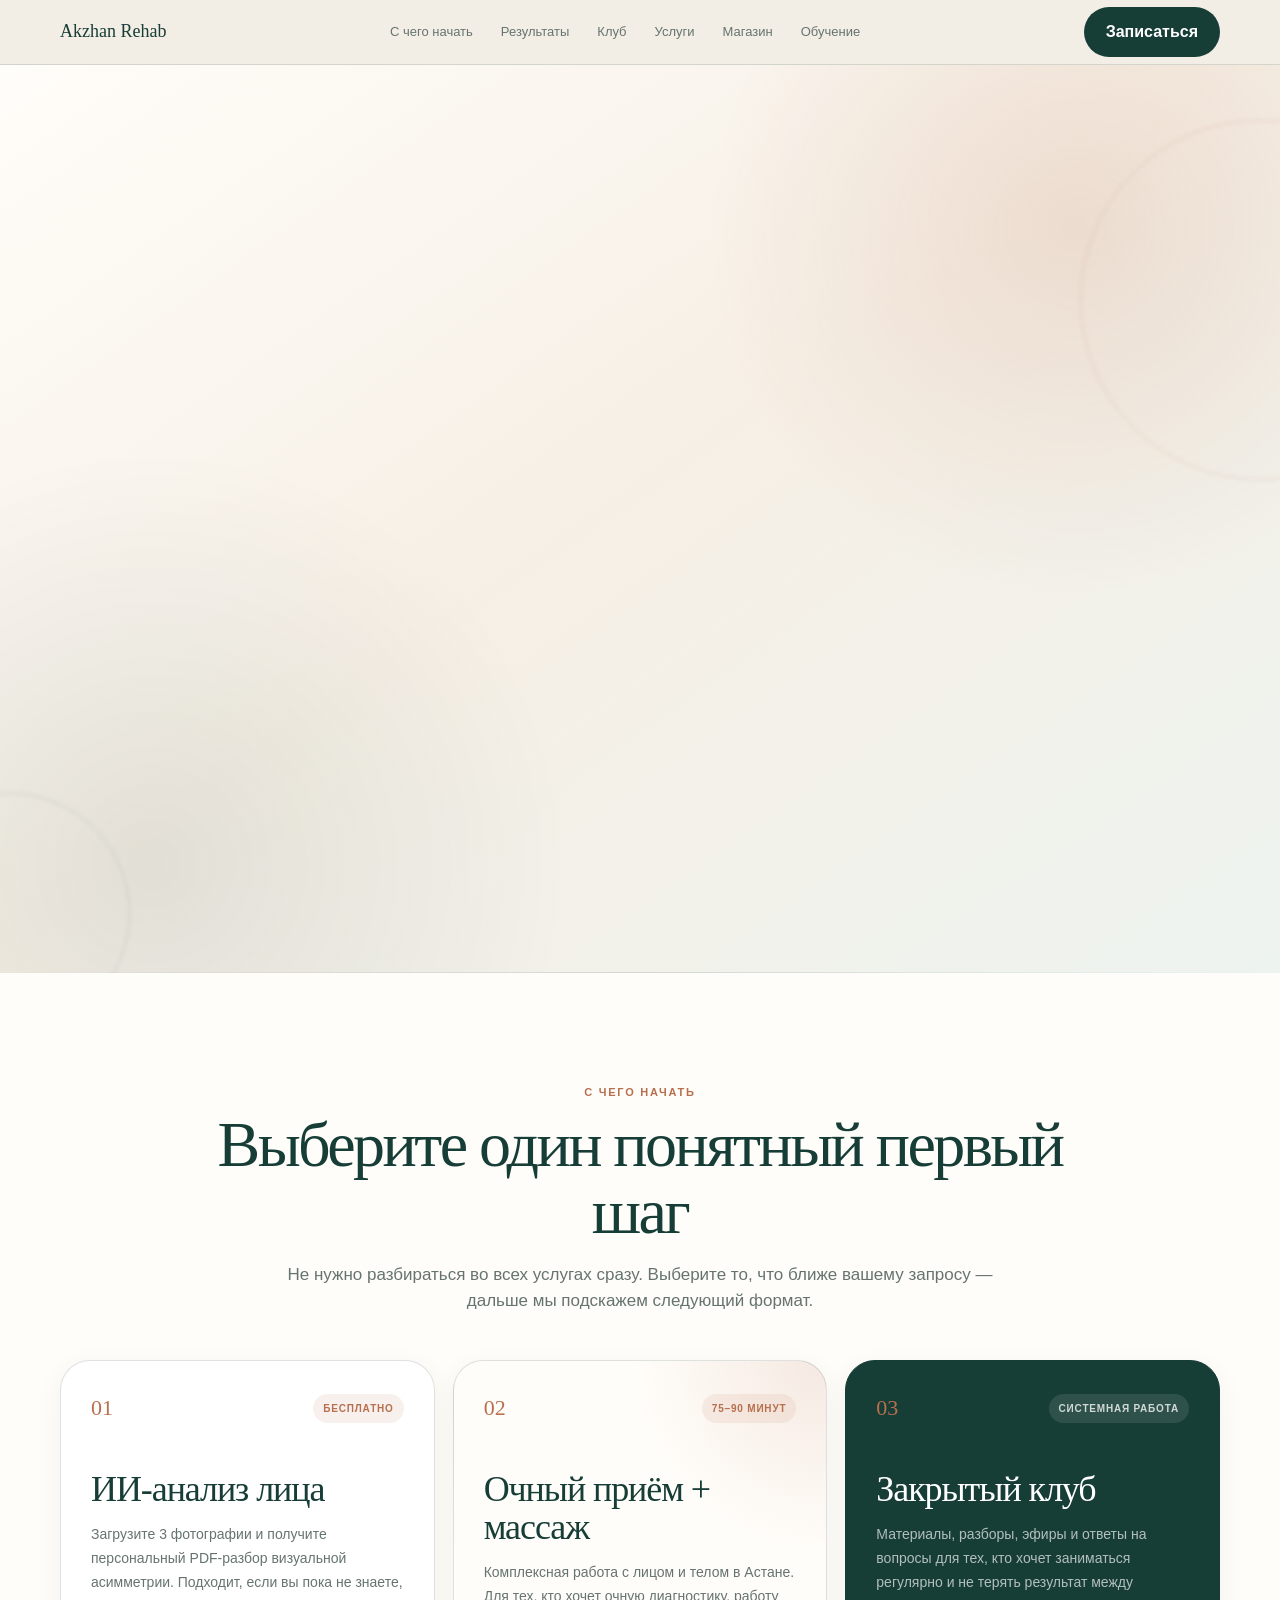
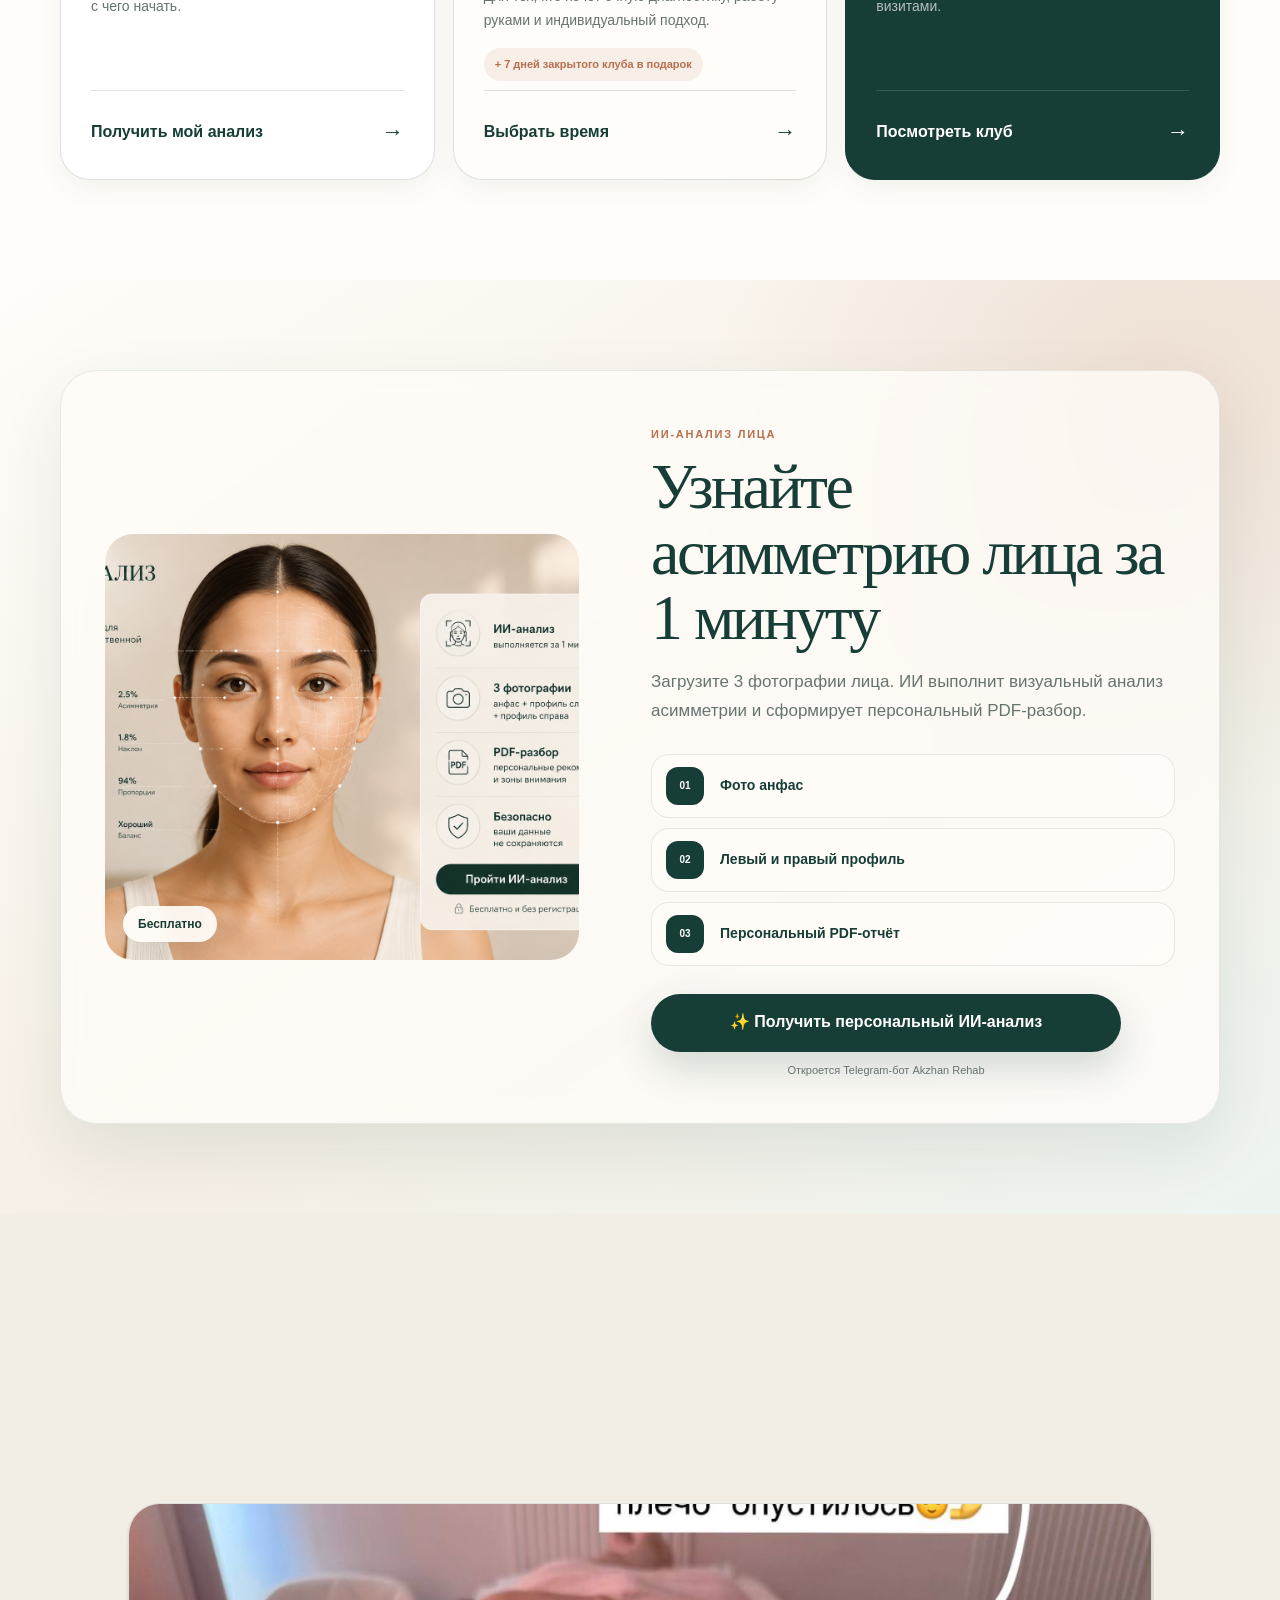
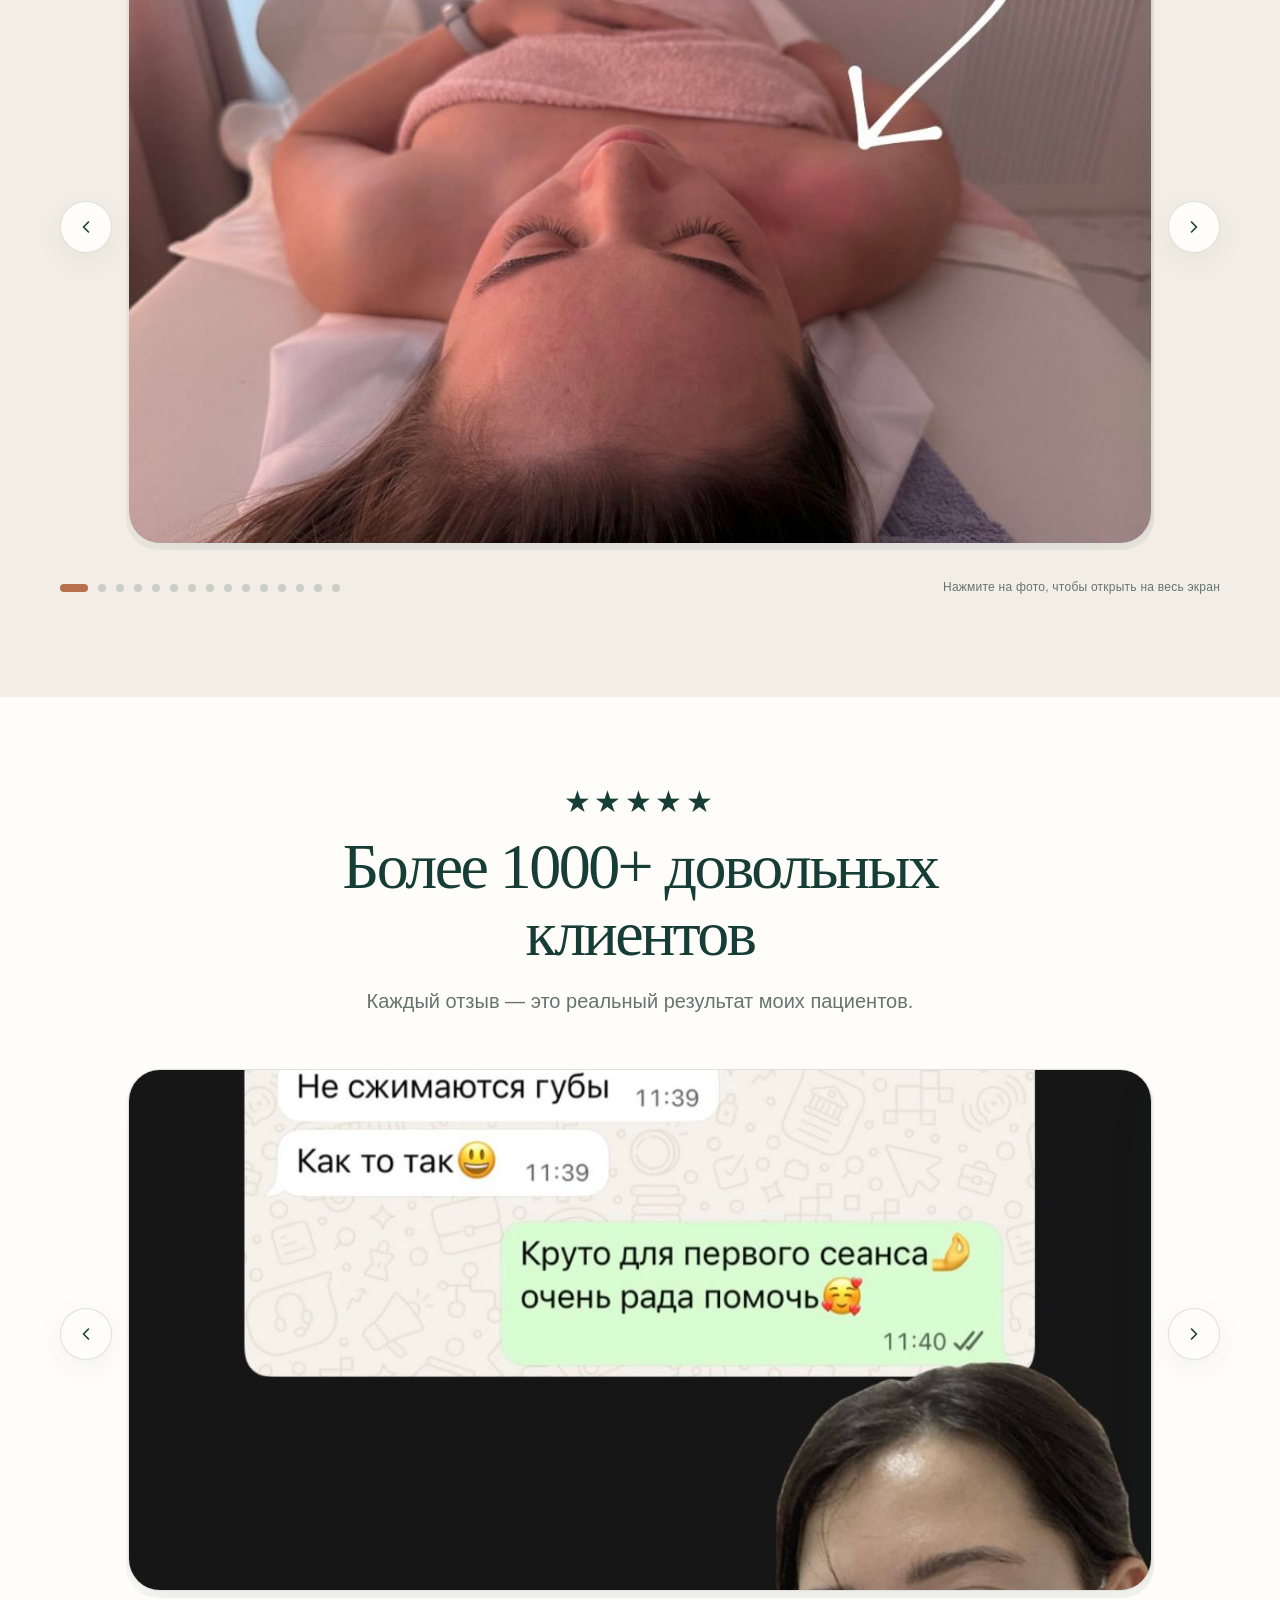
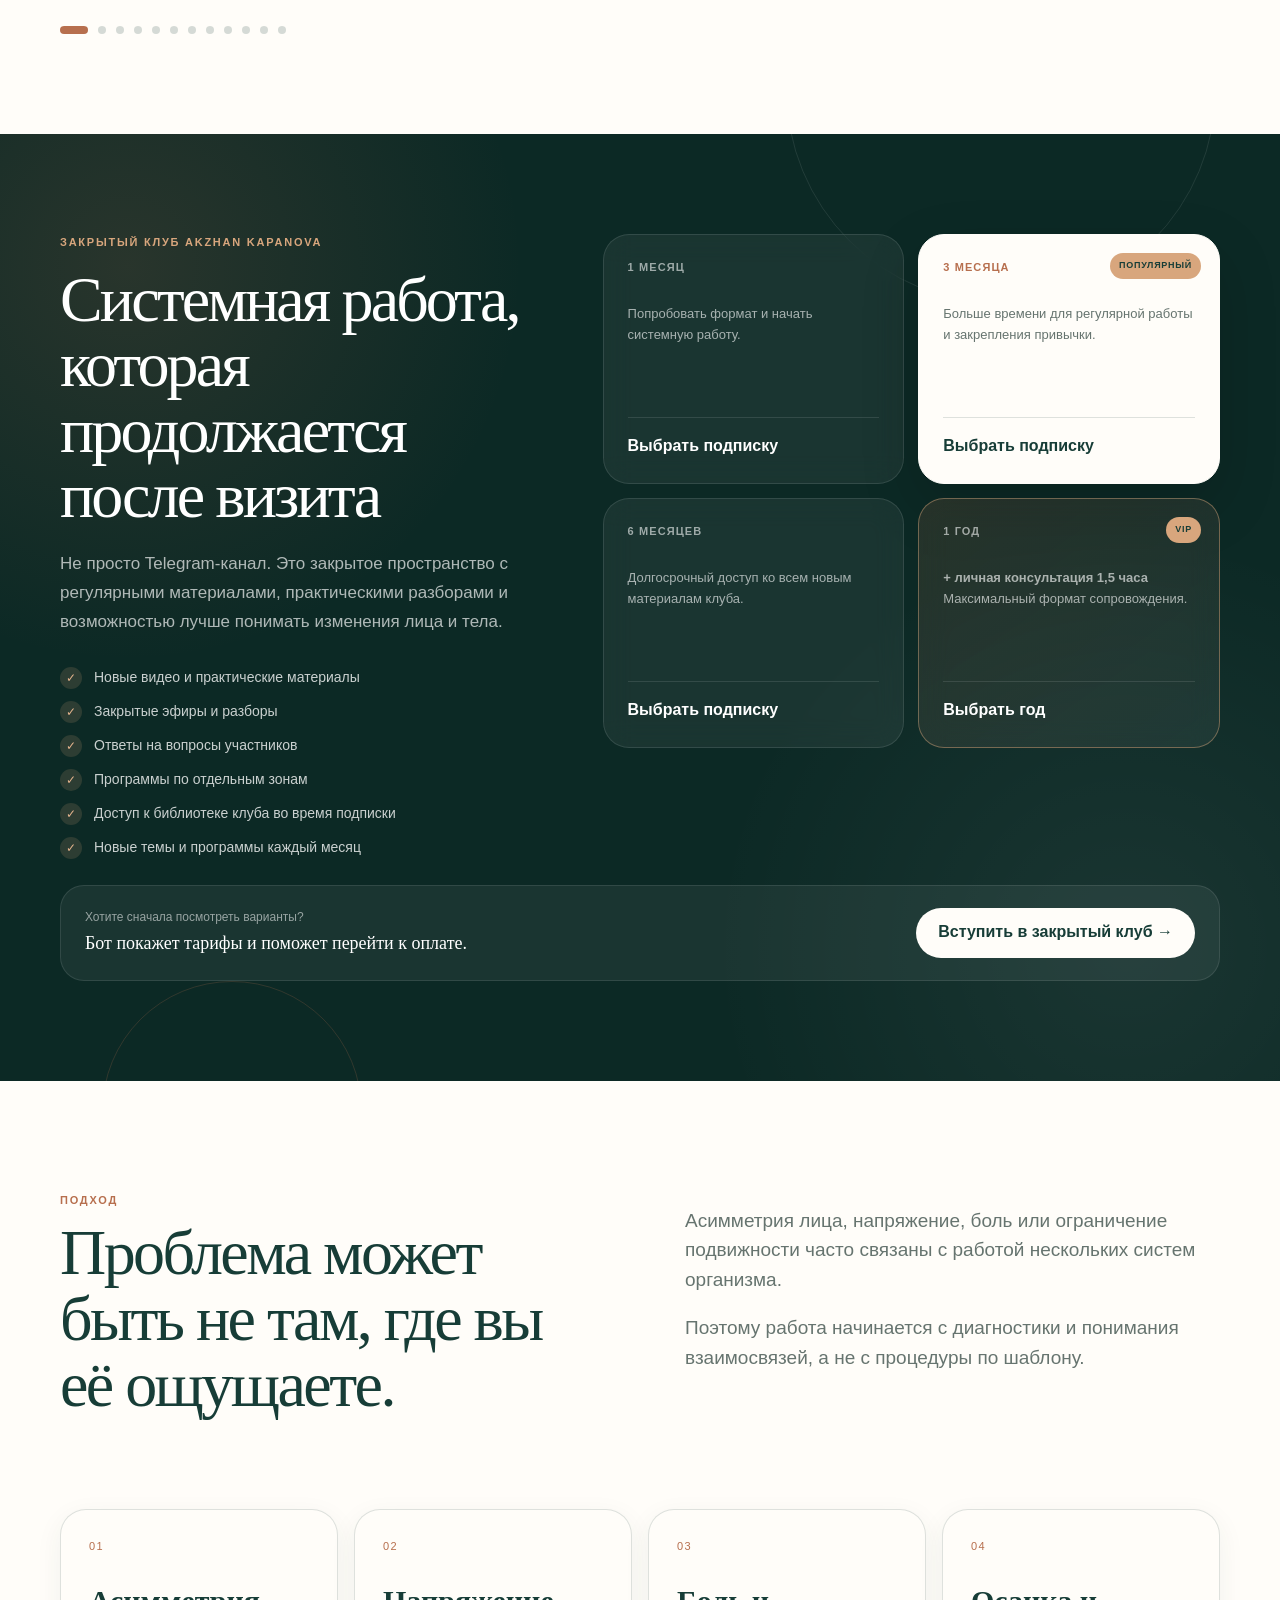
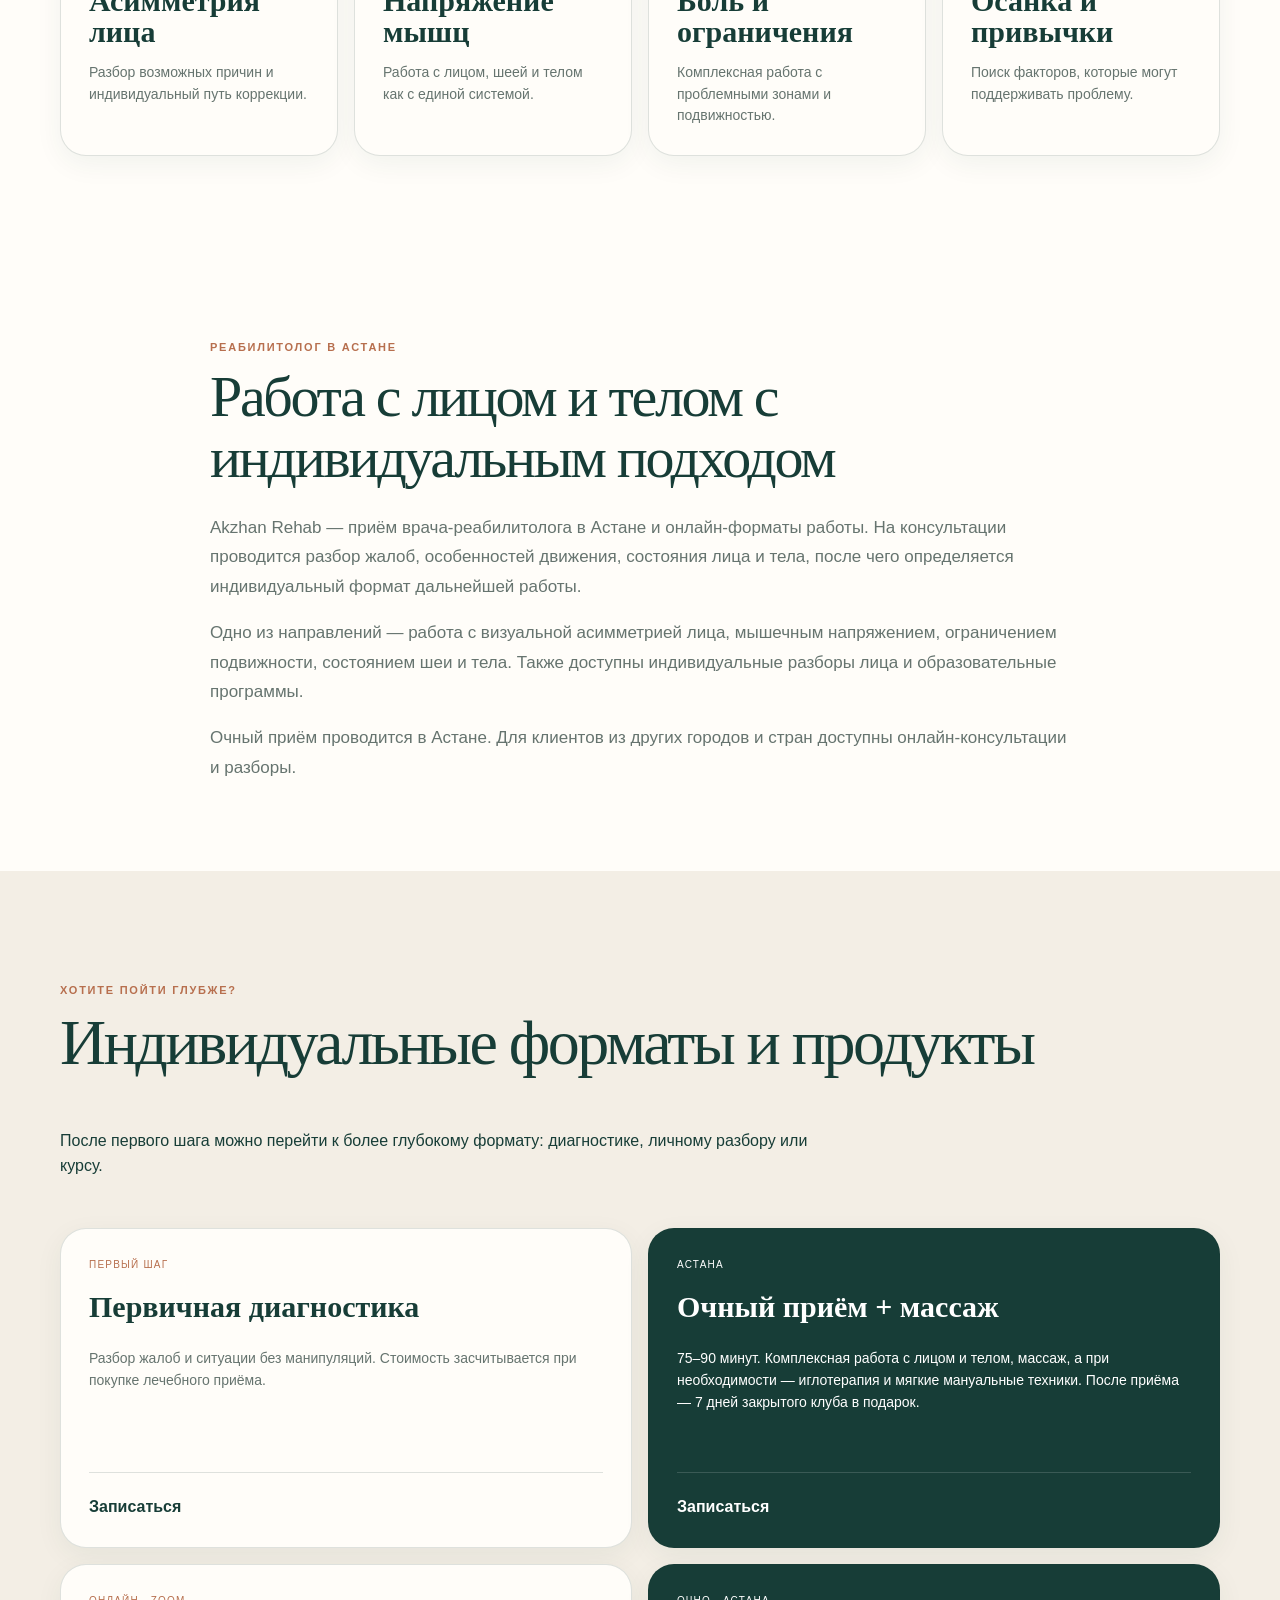
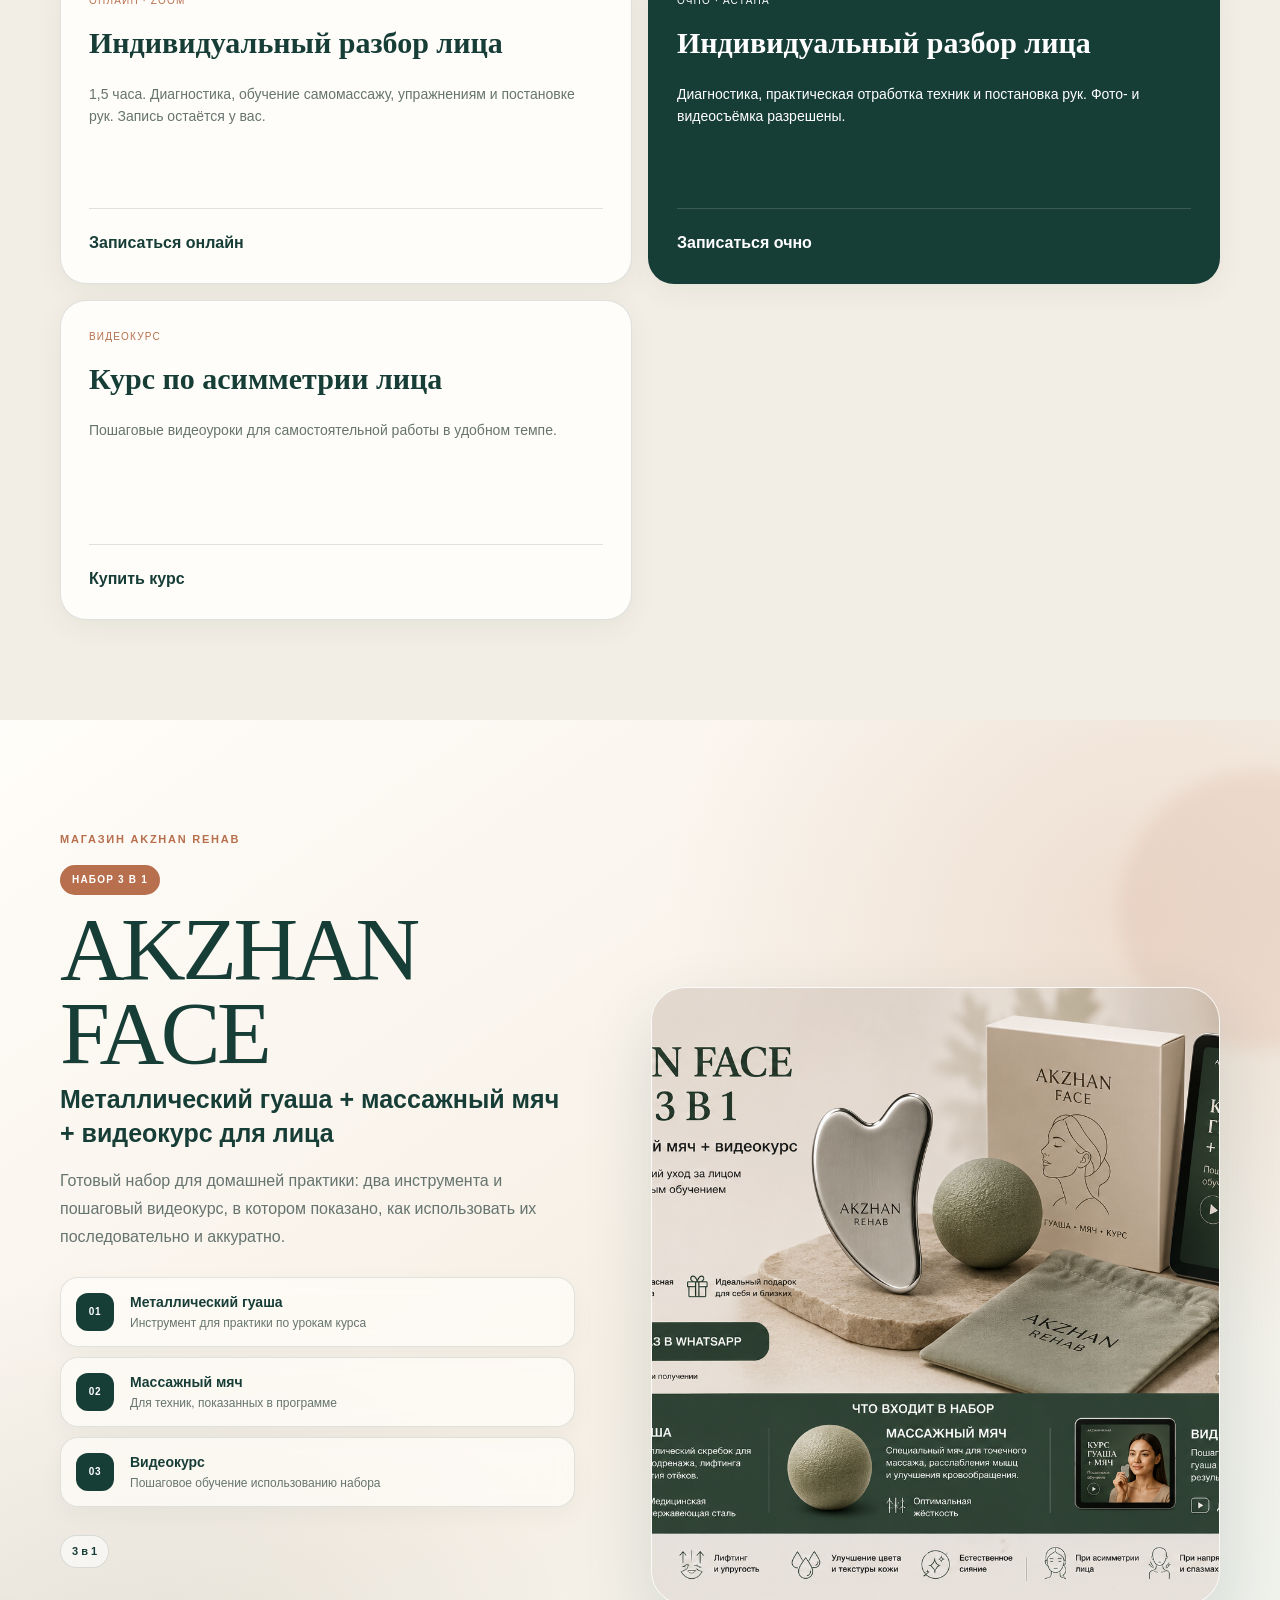
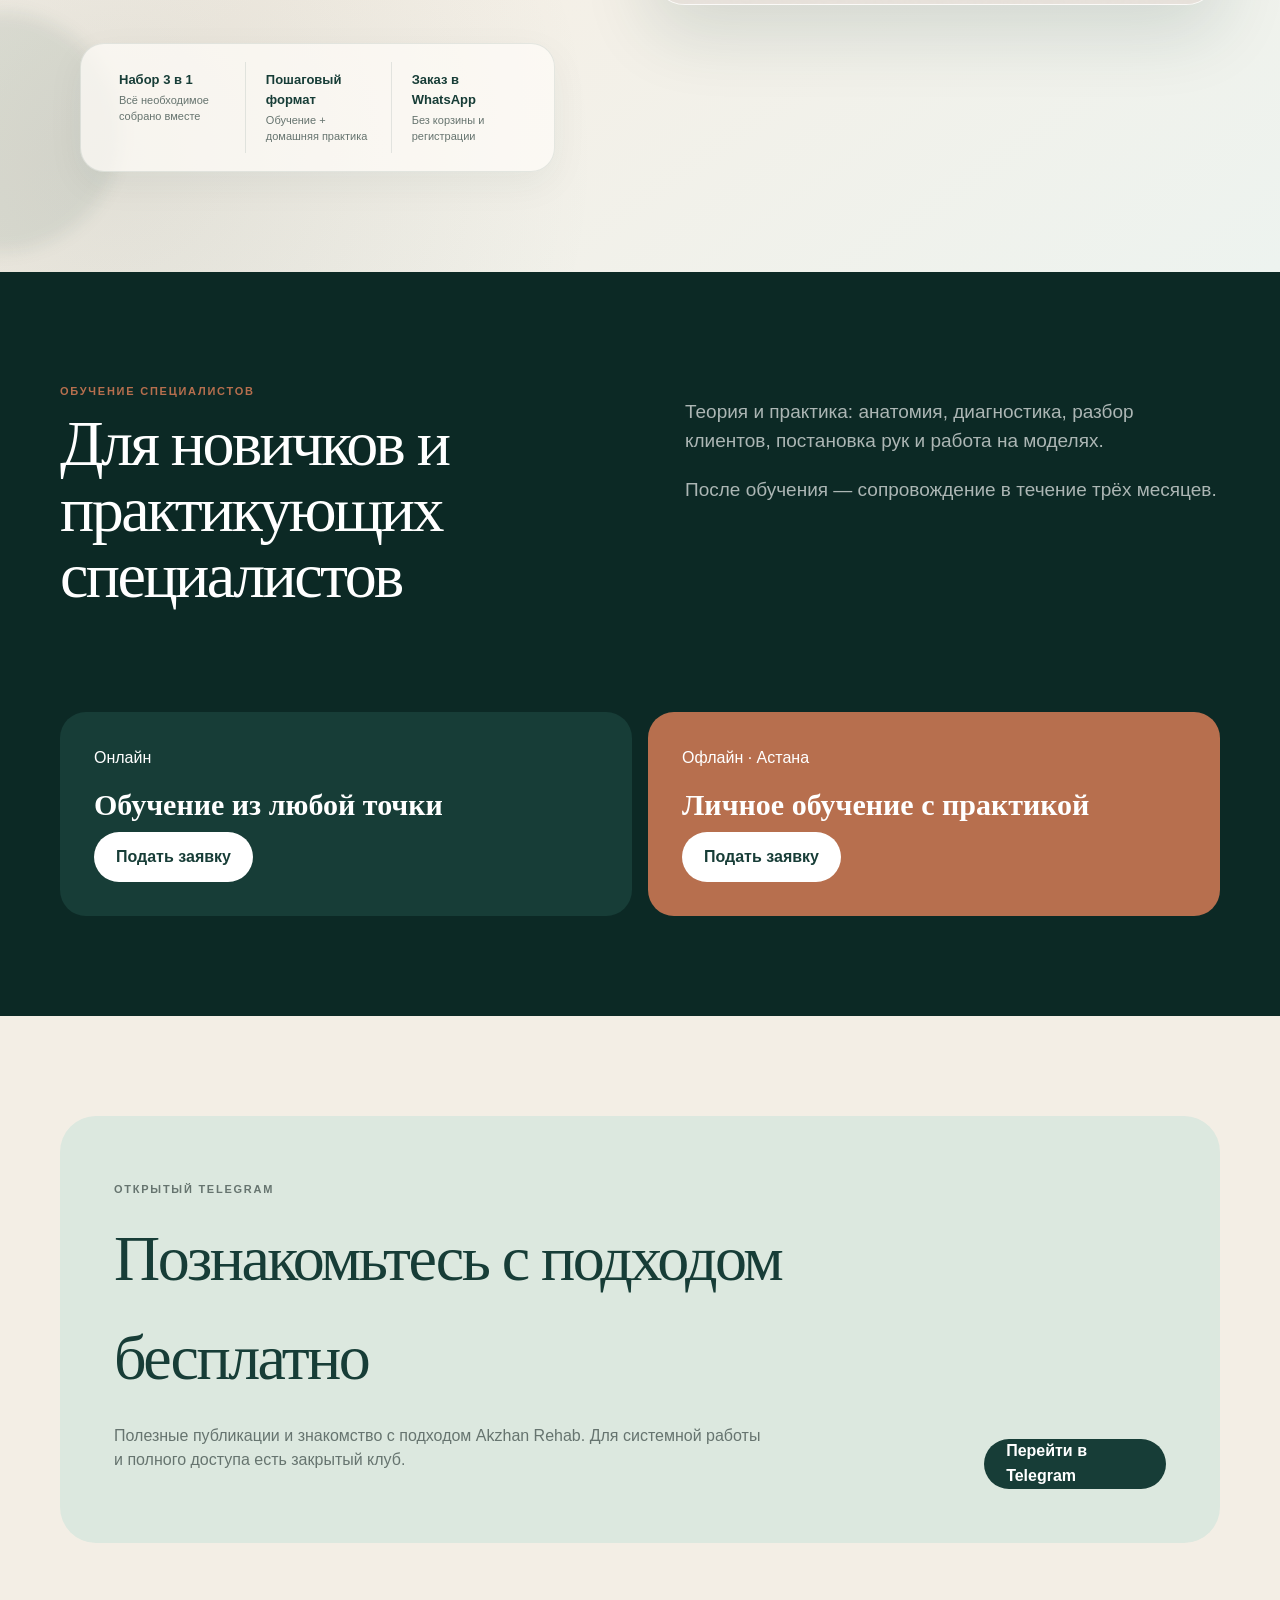
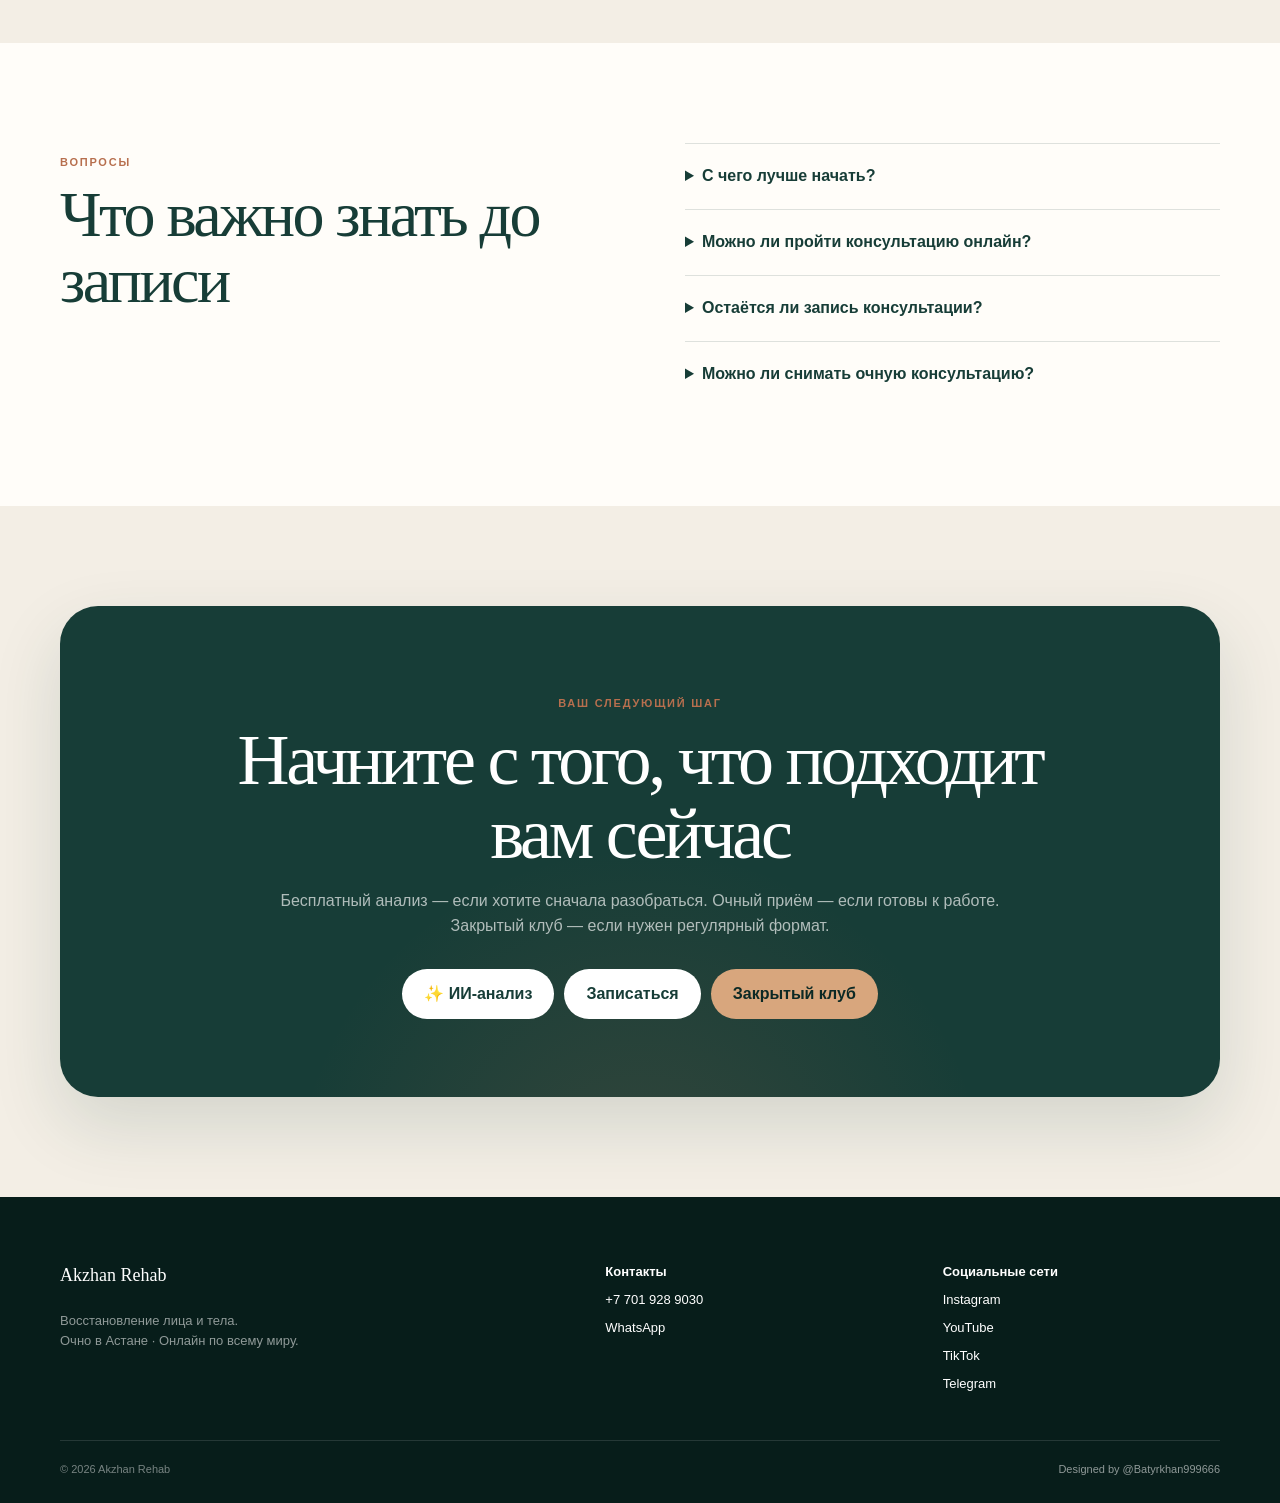
==== index.html @ f887491e "Update mobile layout and remove prices" ====
<!DOCTYPE html>

<html lang="ru">

<head>

  <meta charset="UTF-8">

  <meta name="viewport" content="width=device-width, initial-scale=1.0">

  <title>Врач-реабилитолог в Астане — лицо, тело, асимметрия | Akzhan Rehab</title>

  <meta

    name="description"

    content="Врач-реабилитолог Акжан Капанова в Астане: очный приём 75–90 минут, работа с лицом и телом, бесплатный ИИ-анализ лица, онлайн-разборы и закрытый клуб."

  >

  <meta name="robots" content="index, follow">

  <link rel="canonical" href="https://www.akzhanrehab.help/">

  <meta property="og:type" content="website">

  <meta property="og:locale" content="ru_KZ">

  <meta property="og:site_name" content="Akzhan Rehab">

  <meta property="og:title" content="Врач-реабилитолог в Астане | Akzhan Rehab">

  <meta

    property="og:description"

    content="Диагностика и комплексная работа с лицом и телом. Очно в Астане и онлайн."

  >

  <meta property="og:url" content="https://www.akzhanrehab.help/">

  <meta property="og:image" content="https://www.akzhanrehab.help/hero-doctor.jpg">

  <meta name="twitter:card" content="summary_large_image">

  <meta name="twitter:title" content="Врач-реабилитолог в Астане | Akzhan Rehab">

  <meta

    name="twitter:description"

    content="Диагностика и комплексная работа с лицом и телом. Очно в Астане и онлайн."

  >

  <meta name="twitter:image" content="https://www.akzhanrehab.help/hero-doctor.jpg">

  <script type="application/ld+json">

{

  "@context": "https://schema.org",

  "@graph": [

    {

      "@type": "MedicalOrganization",

      "@id": "https://www.akzhanrehab.help/#organization",

      "name": "Akzhan Rehab",

      "alternateName": "Акжан Рехаб",

      "url": "https://www.akzhanrehab.help/",

      "description": "Akzhan Rehab — диагностика и комплексная работа с лицом и телом, асимметрией, мышечным напряжением, болью и ограничением подвижности. Очно в Астане и онлайн.",

      "image": "https://www.akzhanrehab.help/hero-doctor.jpg",

      "telephone": "+77019289030",

      "medicalSpecialty": "https://schema.org/Physiotherapy",

      "areaServed": [

        {

          "@type": "City",

          "name": "Астана"

        },

        {

          "@type": "Country",

          "name": "Казахстан"

        }

      ],

      "employee": {

        "@id": "https://www.akzhanrehab.help/#akzhan-kapanova"

      },

      "contactPoint": {

        "@type": "ContactPoint",

        "telephone": "+77019289030",

        "contactType": "Запись на консультацию",

        "availableLanguage": [

          "ru",

          "kk"

        ],

        "url": "https://wa.me/77019289030"

      },

      "sameAs": [

        "https://www.instagram.com/akzhan_rehab",

        "https://www.youtube.com/@akzhan_rehab",

        "https://www.tiktok.com/@akzhan_rehab",

        "https://t.me/akzhan_ak"

      ],

      "hasOfferCatalog": {

        "@type": "OfferCatalog",

        "name": "Услуги Akzhan Rehab",

        "itemListElement": [

          {

            "@type": "Offer",

            "itemOffered": {

              "@type": "Service",

              "name": "Первичная диагностика"

            }

          },

          {

            "@type": "Offer",

            "itemOffered": {

              "@type": "Service",

              "name": "Лечебный приём"

            }

          },

          {

            "@type": "Offer",

            "itemOffered": {

              "@type": "Service",

              "name": "Онлайн-разбор лица"

            }

          },

          {

            "@type": "Offer",

            "itemOffered": {

              "@type": "Service",

              "name": "Очный разбор лица"

            }

          },

          {

            "@type": "Offer",

            "itemOffered": {

              "@type": "Service",

              "name": "Курс по асимметрии лица"

            }

          },

          {

            "@type": "Offer",

            "itemOffered": {

              "@type": "Service",

              "name": "Обучение специалистов"

            }

          }

        ]

      }

    },

    {

      "@type": "Person",

      "@id": "https://www.akzhanrehab.help/#akzhan-kapanova",

      "name": "Акжан Капанова",

      "jobTitle": "Врач-реабилитолог",

      "url": "https://www.akzhanrehab.help/",

      "image": "https://www.akzhanrehab.help/hero-doctor.jpg",

      "worksFor": {

        "@id": "https://www.akzhanrehab.help/#organization"

      },

      "sameAs": [

        "https://www.instagram.com/akzhan_rehab",

        "https://www.youtube.com/@akzhan_rehab",

        "https://www.tiktok.com/@akzhan_rehab",

        "https://t.me/akzhan_ak"

      ]

    }

  ]

}

  </script>

  <link rel="stylesheet" href="style.css">

</head>

<body>

  <header class="header">
    <div class="container nav">
      <a class="logo" href="#top">Akzhan Rehab</a>

      <nav class="menu" aria-label="Основная навигация">
        <a href="#start-path">С чего начать</a>
        <a href="#results">Результаты</a>
        <a href="#club">Клуб</a>
        <a href="#services">Услуги</a>
        <a href="#shop">Магазин</a>
        <a href="#education">Обучение</a>
      </nav>

      <a class="nav-btn" href="https://wa.me/77019289030?text=%D0%97%D0%B4%D1%80%D0%B0%D0%B2%D1%81%D1%82%D0%B2%D1%83%D0%B9%D1%82%D0%B5%21%20%D0%A5%D0%BE%D1%87%D1%83%20%D0%B7%D0%B0%D0%BF%D0%B8%D1%81%D0%B0%D1%82%D1%8C%D1%81%D1%8F%20%D0%BD%D0%B0%20%D0%BE%D1%87%D0%BD%D1%8B%D0%B9%20%D0%BF%D1%80%D0%B8%D1%91%D0%BC%20%2B%20%D0%BC%D0%B0%D1%81%D1%81%D0%B0%D0%B6.%20%D0%97%D0%B0%D1%8F%D0%B2%D0%BA%D0%B0%20%D1%81%20%D1%81%D0%B0%D0%B9%D1%82%D0%B0." target="_blank" rel="noopener noreferrer">
        Записаться
      </a>

      <button class="burger" type="button" aria-label="Открыть меню" aria-expanded="false">
        <span></span>
        <span></span>
      </button>
    </div>

    <nav class="mobile-menu" aria-label="Мобильная навигация">
      <a href="#start-path">С чего начать</a>
      <a href="#results">Результаты</a>
      <a href="#club">Закрытый клуб</a>
      <a href="#services">Услуги</a>
      <a href="#shop">Магазин</a>
      <a href="#education">Обучение</a>
      <a href="#faq">Вопросы</a>
    </nav>
  </header>

  <main id="top">

<!-- Первый экран: воронка -->
    <section class="funnel-hero">
      <div class="funnel-hero-orb funnel-hero-orb--one" aria-hidden="true"></div>
      <div class="funnel-hero-orb funnel-hero-orb--two" aria-hidden="true"></div>

      <div class="container funnel-hero-grid">
        <div class="funnel-hero-copy">
          <p class="hero-eyebrow reveal">Akzhan Rehab · врач-реабилитолог</p>

          <h1 class="funnel-hero-title reveal">
            Поймите, что происходит с вашим лицом и телом
          </h1>

          <p class="funnel-hero-lead reveal">
            Начните с бесплатного ИИ-анализа или запишитесь на очный приём.
            Дальше вы получите понятный маршрут: что делать сейчас и какой формат подходит именно вам.
          </p>

          <div class="funnel-hero-actions reveal">
            <a class="btn funnel-primary" href="https://t.me/AkzhanMassagebot?start=site" target="_blank" rel="noopener noreferrer">
              ✨ Получить ИИ-анализ бесплатно
            </a>
            <a class="btn funnel-secondary" href="https://wa.me/77019289030?text=%D0%97%D0%B4%D1%80%D0%B0%D0%B2%D1%81%D1%82%D0%B2%D1%83%D0%B9%D1%82%D0%B5%21%20%D0%A5%D0%BE%D1%87%D1%83%20%D0%B7%D0%B0%D0%BF%D0%B8%D1%81%D0%B0%D1%82%D1%8C%D1%81%D1%8F%20%D0%BD%D0%B0%20%D0%BE%D1%87%D0%BD%D1%8B%D0%B9%20%D0%BF%D1%80%D0%B8%D1%91%D0%BC%20%2B%20%D0%BC%D0%B0%D1%81%D1%81%D0%B0%D0%B6.%20%D0%97%D0%B0%D1%8F%D0%B2%D0%BA%D0%B0%20%D1%81%20%D1%81%D0%B0%D0%B9%D1%82%D0%B0." target="_blank" rel="noopener noreferrer">
              Записаться на приём
            </a>
          </div>

          <a class="funnel-club-link reveal" href="#club">
            Закрытый клуб <span>→</span>
          </a>

          <div class="funnel-trust reveal">
            <span><b>7+ лет</b> практики</span>
            <span><b>1000+</b> клиентов</span>
            <span><b>Астана</b> · онлайн по миру</span>
          </div>
        </div>

        <div class="funnel-hero-visual reveal">
          <div class="funnel-photo-wrap">
            <img
              src="hero-doctor.jpg"
              alt="Акжан Капанова — врач-реабилитолог Akzhan Rehab"
              class="funnel-photo"
              decoding="async"
            >
            <div class="funnel-photo-card">
              <span>Ваш первый шаг</span>
              <strong>Анализ → решение → результат</strong>
            </div>
          </div>
        </div>
      </div>
    </section>

    <!-- С чего начать -->
    <section class="section start-path-section" id="start-path">
      <div class="container start-path-heading reveal">
        <p class="eyebrow">С чего начать</p>
        <h2>Выберите один понятный первый шаг</h2>
        <p>
          Не нужно разбираться во всех услугах сразу. Выберите то, что ближе вашему запросу —
          дальше мы подскажем следующий формат.
        </p>
      </div>

      <div class="container start-path-grid">
        <article class="start-path-card start-path-card--ai reveal">
          <div class="start-path-top">
            <span class="start-path-number">01</span>
            <span class="start-path-badge">Бесплатно</span>
          </div>
          <h3>ИИ-анализ лица</h3>
          <p>
            Загрузите 3 фотографии и получите персональный PDF-разбор визуальной асимметрии.
            Подходит, если вы пока не знаете, с чего начать.
          </p>
          <a href="https://t.me/AkzhanMassagebot?start=site" target="_blank" rel="noopener noreferrer">
            Получить мой анализ <span>→</span>
          </a>
        </article>

        <article class="start-path-card start-path-card--visit reveal">
          <div class="start-path-top">
            <span class="start-path-number">02</span>
            <span class="start-path-badge">75–90 минут</span>
          </div>
          <h3>Очный приём + массаж</h3>
          <p>
            Комплексная работа с лицом и телом в Астане. Для тех, кто хочет очную диагностику,
            работу руками и индивидуальный подход.
          </p>
          <div class="start-path-gift">+ 7 дней закрытого клуба в подарок</div>
                    <a href="https://wa.me/77019289030?text=%D0%97%D0%B4%D1%80%D0%B0%D0%B2%D1%81%D1%82%D0%B2%D1%83%D0%B9%D1%82%D0%B5%21%20%D0%A5%D0%BE%D1%87%D1%83%20%D0%B7%D0%B0%D0%BF%D0%B8%D1%81%D0%B0%D1%82%D1%8C%D1%81%D1%8F%20%D0%BD%D0%B0%20%D0%BE%D1%87%D0%BD%D1%8B%D0%B9%20%D0%BF%D1%80%D0%B8%D1%91%D0%BC%20%2B%20%D0%BC%D0%B0%D1%81%D1%81%D0%B0%D0%B6.%20%D0%97%D0%B0%D1%8F%D0%B2%D0%BA%D0%B0%20%D1%81%20%D1%81%D0%B0%D0%B9%D1%82%D0%B0." target="_blank" rel="noopener noreferrer">
            Выбрать время <span>→</span>
          </a>
        </article>

        <article class="start-path-card start-path-card--club reveal">
          <div class="start-path-top">
            <span class="start-path-number">03</span>
            <span class="start-path-badge">Системная работа</span>
          </div>
          <h3>Закрытый клуб</h3>
          <p>
            Материалы, разборы, эфиры и ответы на вопросы для тех, кто хочет заниматься регулярно
            и не терять результат между визитами.
          </p>
                    <a href="#club">
            Посмотреть клуб <span>→</span>
          </a>
        </article>
      </div>
    </section>

<!-- ИИ-анализ лица -->

 <section class="section ai-face-section" id="ai-face">

  <div class="container ai-face-card reveal">

    <div class="ai-face-image">

      <img

        src="ai-face-analysis.jpg"

        alt="ИИ-анализ асимметрии лица Akzhan Rehab"

        loading="lazy"

        decoding="async"

      >

      <span class="ai-face-free">

        Бесплатно

      </span>

    </div>

    <div class="ai-face-content">

      <p class="eyebrow">

        ИИ-анализ лица

      </p>

      <h2>

        Узнайте асимметрию лица за 1 минуту

      </h2>

      <p class="ai-face-lead">

        Загрузите 3 фотографии лица.

        ИИ выполнит визуальный анализ асимметрии

        и сформирует персональный PDF-разбор.

      </p>

      <div class="ai-face-points">

        <div class="ai-face-point">

          <span>01</span>

          <p>

            Фото анфас

          </p>

        </div>

        <div class="ai-face-point">

          <span>02</span>

          <p>

            Левый и правый профиль

          </p>

        </div>

        <div class="ai-face-point">

          <span>03</span>

          <p>

            Персональный PDF-отчёт

          </p>

        </div>

      </div>

      <a

        class="btn ai-face-btn"

        href="https://t.me/AkzhanMassagebot?start=site"

        target="_blank"

        rel="noopener noreferrer"

      >

        ✨ Получить персональный ИИ-анализ

      </a>

      <p class="ai-face-note">

        Откроется Telegram-бот Akzhan Rehab

      </p>

    </div>

  </div>

</section>

<!-- Результаты -->

    <section class="section results-section" id="results">

      <div class="container heading reveal">

        <p class="eyebrow">Результаты</p>

        <h2>Результаты моих клиентов</h2>

        <p>Реальные изменения после комплексной работы с телом и лицом.</p>

      </div>

      <div class="container reveal">

        <div

          class="gallery-slider"

          data-gallery="before-after"

          data-folder="akzhan/images/before-after"

        >

          <div class="slider-shell">

            <button

              class="slider-arrow slider-arrow--prev"

              type="button"

              aria-label="Предыдущий результат"

            >

              <svg width="20" height="20" viewBox="0 0 20 20" fill="none" aria-hidden="true">

                <path d="M12.5 15L7.5 10L12.5 5" stroke="currentColor" stroke-width="1.6" stroke-linecap="round" stroke-linejoin="round"/>

              </svg>

            </button>

            <div class="slider-viewport">

              <div class="slider-track"></div>

            </div>

            <button

              class="slider-arrow slider-arrow--next"

              type="button"

              aria-label="Следующий результат"

            >

              <svg width="20" height="20" viewBox="0 0 20 20" fill="none" aria-hidden="true">

                <path d="M7.5 5L12.5 10L7.5 15" stroke="currentColor" stroke-width="1.6" stroke-linecap="round" stroke-linejoin="round"/>

              </svg>

            </button>

          </div>

          <div class="slider-footer">

            <div class="slider-dots" role="tablist" aria-label="Навигация по результатам"></div>

            <p class="slider-hint">Нажмите на фото, чтобы открыть на весь экран</p>

          </div>

        </div>

      </div>

    </section>

<!-- Отзывы -->

    <section class="section light reviews-section" id="reviews">

      <div class="container reviews-header reveal">

        <p class="reviews-stars" aria-hidden="true">★★★★★</p>

        <h2>Более 1000+ довольных клиентов</h2>

        <p class="reviews-lead">Каждый отзыв — это реальный результат моих пациентов.</p>

      </div>

      <div class="container reveal">

        <div

          class="gallery-slider gallery-slider--reviews"

          data-gallery="reviews"

          data-folder="akzhan/images/reviews"

        >

          <div class="slider-shell">

            <button

              class="slider-arrow slider-arrow--prev"

              type="button"

              aria-label="Предыдущий отзыв"

            >

              <svg width="20" height="20" viewBox="0 0 20 20" fill="none" aria-hidden="true">

                <path d="M12.5 15L7.5 10L12.5 5" stroke="currentColor" stroke-width="1.6" stroke-linecap="round" stroke-linejoin="round"/>

              </svg>

            </button>

            <div class="slider-viewport">

              <div class="slider-track"></div>

            </div>

            <button

              class="slider-arrow slider-arrow--next"

              type="button"

              aria-label="Следующий отзыв"

            >

              <svg width="20" height="20" viewBox="0 0 20 20" fill="none" aria-hidden="true">

                <path d="M7.5 5L12.5 10L7.5 15" stroke="currentColor" stroke-width="1.6" stroke-linecap="round" stroke-linejoin="round"/>

              </svg>

            </button>

          </div>

          <div class="slider-footer">

            <div class="slider-dots" role="tablist" aria-label="Навигация по отзывам"></div>

          </div>

        </div>

      </div>

    </section>

<!-- Закрытый клуб -->
    <section class="section club-section" id="club">
      <div class="club-glow club-glow--one" aria-hidden="true"></div>
      <div class="club-glow club-glow--two" aria-hidden="true"></div>

      <div class="container club-layout">
        <div class="club-intro reveal">
          <p class="club-kicker">Закрытый клуб Akzhan Kapanova</p>
          <h2>Системная работа, которая продолжается после визита</h2>
          <p class="club-lead">
            Не просто Telegram-канал. Это закрытое пространство с регулярными материалами,
            практическими разборами и возможностью лучше понимать изменения лица и тела.
          </p>

          <div class="club-benefits">
            <div><span>✓</span> Новые видео и практические материалы</div>
            <div><span>✓</span> Закрытые эфиры и разборы</div>
            <div><span>✓</span> Ответы на вопросы участников</div>
            <div><span>✓</span> Программы по отдельным зонам</div>
            <div><span>✓</span> Доступ к библиотеке клуба во время подписки</div>
            <div><span>✓</span> Новые темы и программы каждый месяц</div>
          </div>
        </div>

        <div class="club-pricing reveal">
          <article class="club-price-card">
            <div>
              <span class="club-period">1 месяц</span>
</div>
            <p>Попробовать формат и начать системную работу.</p>
            <a href="https://t.me/akzhan_kapanova_bot?start=site" target="_blank" rel="noopener noreferrer">Выбрать подписку</a>
          </article>

          <article class="club-price-card club-price-card--popular">
            <span class="club-price-badge">Популярный</span>
            <div>
              <span class="club-period">3 месяца</span>
</div>
            <p>Больше времени для регулярной работы и закрепления привычки.</p>
            <a href="https://t.me/akzhan_kapanova_bot?start=site" target="_blank" rel="noopener noreferrer">Выбрать подписку</a>
          </article>

          <article class="club-price-card">
            <div>
              <span class="club-period">6 месяцев</span>
</div>
            <p>Долгосрочный доступ ко всем новым материалам клуба.</p>
            <a href="https://t.me/akzhan_kapanova_bot?start=site" target="_blank" rel="noopener noreferrer">Выбрать подписку</a>
          </article>

          <article class="club-price-card club-price-card--vip">
            <span class="club-price-badge">VIP</span>
            <div>
              <span class="club-period">1 год</span>
</div>
            <p><b>+ личная консультация 1,5 часа</b><br>Максимальный формат сопровождения.</p>
            <a href="https://t.me/akzhan_kapanova_bot?start=site" target="_blank" rel="noopener noreferrer">Выбрать год</a>
          </article>
        </div>
      </div>

      <div class="container club-cta reveal">
        <div>
          <span>Хотите сначала посмотреть варианты?</span>
          <b>Бот покажет тарифы и поможет перейти к оплате.</b>
        </div>
        <a class="btn club-main-btn" href="https://t.me/akzhan_kapanova_bot?start=site" target="_blank" rel="noopener noreferrer">
          Вступить в закрытый клуб →
        </a>
      </div>
    </section>

<!-- Подход -->

    <section class="section light approach-section" id="approach">

      <div class="container split approach-intro">

        <div class="reveal">

          <p class="eyebrow">Подход</p>

          <h2>Проблема может быть не там, где вы её ощущаете.</h2>

        </div>

        <div class="copy reveal">

          <p>

            Асимметрия лица, напряжение, боль или ограничение подвижности часто связаны с работой нескольких систем организма.

          </p>

          <p>

            Поэтому работа начинается с диагностики и понимания взаимосвязей, а не с процедуры по шаблону.

          </p>

        </div>

      </div>

      <div class="container cards four approach-cards">

        <article class="card reveal">

          <span>01</span>

          <h3>Асимметрия лица</h3>

          <p>Разбор возможных причин и индивидуальный путь коррекции.</p>

        </article>

        <article class="card reveal">

          <span>02</span>

          <h3>Напряжение мышц</h3>

          <p>Работа с лицом, шеей и телом как с единой системой.</p>

        </article>

        <article class="card reveal">

          <span>03</span>

          <h3>Боль и ограничения</h3>

          <p>Комплексная работа с проблемными зонами и подвижностью.</p>

        </article>

        <article class="card reveal">

          <span>04</span>

          <h3>Осанка и привычки</h3>

          <p>Поиск факторов, которые могут поддерживать проблему.</p>

        </article>

      </div>

    </section>

<!-- SEO-блок -->

<section class="section seo-local-section">

  <div class="container seo-local reveal">

    <p class="eyebrow">

      Реабилитолог в Астане

    </p>

    <h2>

      Работа с лицом и телом с индивидуальным подходом

    </h2>

    <p>

      Akzhan Rehab — приём врача-реабилитолога в Астане

      и онлайн-форматы работы. На консультации проводится

      разбор жалоб, особенностей движения, состояния лица

      и тела, после чего определяется индивидуальный формат

      дальнейшей работы.

    </p>

    <p>

      Одно из направлений — работа с визуальной асимметрией

      лица, мышечным напряжением, ограничением подвижности,

      состоянием шеи и тела. Также доступны индивидуальные

      разборы лица и образовательные программы.

    </p>

    <p>

      Очный приём проводится в Астане. Для клиентов из других

      городов и стран доступны онлайн-консультации и разборы.

    </p>

  </div>

</section>

<!-- Услуги -->

    <section class="section" id="services">

      <div class="container heading reveal">

        <p class="eyebrow">Хотите пойти глубже?</p>

        <h2>Индивидуальные форматы и продукты</h2>

        <p>После первого шага можно перейти к более глубокому формату: диагностике, личному разбору или курсу.</p>

      </div>

      <div class="container cards two">

        <article class="service reveal">

          <div class="meta">

            <span>Первый шаг</span>
</div>

          <h3>Первичная диагностика</h3>

          <p>

            Разбор жалоб и ситуации без манипуляций. Стоимость засчитывается при покупке лечебного приёма.

          </p>

          <a

            href="https://wa.me/77019289030?text=Здравствуйте!%20Меня%20интересует%20первичная%20диагностика."

            target="_blank"

            rel="noopener noreferrer"

          >

            Записаться

          </a>

        </article>

        <article class="service featured reveal">

          <div class="meta">

            <span>Астана</span>
</div>

          <h3>Очный приём + массаж</h3>

          <p>

            75–90 минут. Комплексная работа с лицом и телом, массаж, а при необходимости — иглотерапия и мягкие мануальные техники. После приёма — 7 дней закрытого клуба в подарок.

          </p>

          <a

            href="https://wa.me/77019289030?text=%D0%97%D0%B4%D1%80%D0%B0%D0%B2%D1%81%D1%82%D0%B2%D1%83%D0%B9%D1%82%D0%B5%21%20%D0%A5%D0%BE%D1%87%D1%83%20%D0%B7%D0%B0%D0%BF%D0%B8%D1%81%D0%B0%D1%82%D1%8C%D1%81%D1%8F%20%D0%BD%D0%B0%20%D0%BE%D1%87%D0%BD%D1%8B%D0%B9%20%D0%BF%D1%80%D0%B8%D1%91%D0%BC%20%2B%20%D0%BC%D0%B0%D1%81%D1%81%D0%B0%D0%B6.%20%D0%97%D0%B0%D1%8F%D0%B2%D0%BA%D0%B0%20%D1%81%20%D1%81%D0%B0%D0%B9%D1%82%D0%B0."

            target="_blank"

            rel="noopener noreferrer"

          >

            Записаться

          </a>

        </article>

        <article class="service reveal">

          <div class="meta">

            <span>Онлайн · Zoom</span>
</div>

          <h3>Индивидуальный разбор лица</h3>

          <p>

            1,5 часа. Диагностика, обучение самомассажу, упражнениям и постановке рук. Запись остаётся у вас.

          </p>

          <a

            href="https://wa.me/77019289030?text=Здравствуйте!%20Меня%20интересует%20онлайн-разбор%20лица."

            target="_blank"

            rel="noopener noreferrer"

          >

            Записаться онлайн

          </a>

        </article>

        <article class="service reveal">

          <div class="meta">

            <span>Очно · Астана</span>
</div>

          <h3>Индивидуальный разбор лица</h3>

          <p>

            Диагностика, практическая отработка техник и постановка рук. Фото- и видеосъёмка разрешены.

          </p>

          <a

            href="https://wa.me/77019289030?text=Здравствуйте!%20Меня%20интересует%20очный%20разбор%20лица."

            target="_blank"

            rel="noopener noreferrer"

          >

            Записаться очно

          </a>

        </article>

        <article class="service reveal">

          <div class="meta">

            <span>Видеокурс</span>
</div>

          <h3>Курс по асимметрии лица</h3>

          <p>Пошаговые видеоуроки для самостоятельной работы в удобном темпе.</p>

          <a

            href="https://t.me/tribute/app?startapp=s11wc"

            target="_blank"

            rel="noopener noreferrer"

          >

            Купить курс

          </a>

        </article>

      </div>

    </section>

<!-- Магазин -->

<section class="section shop-section" id="shop">

  <div class="shop-orb shop-orb--one" aria-hidden="true"></div>

  <div class="shop-orb shop-orb--two" aria-hidden="true"></div>

  <div class="container shop-layout">

<!-- ФОТО -->

    <div class="shop-visual reveal">

      <div class="shop-image-frame">

        <img

          src="akzhan-face-3in1.jpg"

          alt="AKZHAN FACE — набор 3 в 1: металлический гуаша, массажный мяч и видеокурс"

          loading="lazy"

          decoding="async"

        >

      </div>

    </div>

<!-- ИНФОРМАЦИЯ -->

    <div class="shop-copy reveal">

      <p class="eyebrow">

        Магазин Akzhan Rehab

      </p>

      <span class="shop-badge">

        Набор 3 в 1

      </span>

      <h2>

        AKZHAN FACE

      </h2>

      <p class="shop-subtitle">

        Металлический гуаша + массажный мяч + видеокурс для лица

      </p>

      <p class="shop-lead">

        Готовый набор для домашней практики:

        два инструмента и пошаговый видеокурс,

        в котором показано, как использовать

        их последовательно и аккуратно.

      </p>

      <div

        class="shop-includes"

        aria-label="Что входит в набор"

      >

        <div class="shop-includes-item">

          <span class="shop-includes-num">

            01

          </span>

          <div>

            <b>Металлический гуаша</b>

            <small>

              Инструмент для практики по урокам курса

            </small>

          </div>

        </div>

        <div class="shop-includes-item">

          <span class="shop-includes-num">

            02

          </span>

          <div>

            <b>Массажный мяч</b>

            <small>

              Для техник, показанных в программе

            </small>

          </div>

        </div>

        <div class="shop-includes-item">

          <span class="shop-includes-num">

            03

          </span>

          <div>

            <b>Видеокурс</b>

            <small>

              Пошаговое обучение использованию набора

            </small>

          </div>

        </div>

      </div>
      <div class="shop-price-row">
        <span class="shop-stock">3 в 1</span>
      </div>
<div class="container shop-bottom reveal">

    <div>

      <b>Набор 3 в 1</b>

      <span>

        Всё необходимое собрано вместе

      </span>

    </div>

    <div>

      <b>Пошаговый формат</b>

      <span>

        Обучение + домашняя практика

      </span>

    </div>

    <div>

      <b>Заказ в WhatsApp</b>

      <span>

        Без корзины и регистрации

      </span>

    </div>

  </div>

</section>

<!-- Обучение -->

    <section class="section dark" id="education">

      <div class="container split">

        <div class="reveal">

          <p class="eyebrow">Обучение специалистов</p>

          <h2>Для новичков и практикующих специалистов</h2>

        </div>

        <div class="copy reveal">

          <p>Теория и практика: анатомия, диагностика, разбор клиентов, постановка рук и работа на моделях.</p>

          <p>После обучения — сопровождение в течение трёх месяцев.</p>

        </div>

      </div>

      <div class="container cards two">

        <article class="edu reveal">

          <span>Онлайн</span>
<h3>Обучение из любой точки</h3>

          <a

            class="btn white"

            href="https://wa.me/77019289030?text=Здравствуйте!%20Меня%20интересует%20онлайн-обучение."

            target="_blank"

            rel="noopener noreferrer"

          >

            Подать заявку

          </a>

        </article>

        <article class="edu accent reveal">

          <span>Офлайн · Астана</span>
<h3>Личное обучение с практикой</h3>

          <a

            class="btn white"

            href="https://wa.me/77019289030?text=Здравствуйте!%20Меня%20интересует%20очное%20обучение."

            target="_blank"

            rel="noopener noreferrer"

          >

            Подать заявку

          </a>

        </article>

      </div>

    </section>

<!-- Бесплатный Telegram -->

    <section class="section">

      <div class="container telegram reveal">

        <div>

          <p class="eyebrow">Открытый Telegram</p>

          <h2>Познакомьтесь с подходом бесплатно</h2>

          <p>Полезные публикации и знакомство с подходом Akzhan Rehab. Для системной работы и полного доступа есть закрытый клуб.</p>

        </div>

        <a

          class="btn primary"

          href="https://t.me/akzhan_ak"

          target="_blank"

          rel="noopener noreferrer"

        >

          Перейти в Telegram

        </a>

      </div>

    </section>

<!-- FAQ -->

    <section class="section light" id="faq">

      <div class="container split">

        <div class="reveal">

          <p class="eyebrow">Вопросы</p>

          <h2>Что важно знать до записи</h2>

        </div>

        <div class="faq reveal">

          <details>

            <summary>С чего лучше начать?</summary>

            <p>Если сомневаетесь, начните с бесплатного ИИ-анализа. Если нужен очный формат и работа руками — запишитесь на приём + массаж.</p>

          </details>

          <details>

            <summary>Можно ли пройти консультацию онлайн?</summary>

            <p>Да. Онлайн-разбор проходит в Zoom.</p>

          </details>

          <details>

            <summary>Остаётся ли запись консультации?</summary>

            <p>Да, запись остаётся у вас.</p>

          </details>

          <details>

            <summary>Можно ли снимать очную консультацию?</summary>

            <p>Да, фото- и видеосъёмка разрешены.</p>

          </details>

        </div>

      </div>

    </section>

<!-- Финальный призыв -->
    <section class="section funnel-final">
      <div class="container funnel-final-box reveal">
        <p class="eyebrow">Ваш следующий шаг</p>
        <h2>Начните с того, что подходит вам сейчас</h2>
        <p>
          Бесплатный анализ — если хотите сначала разобраться. Очный приём — если готовы к работе.
          Закрытый клуб — если нужен регулярный формат.
        </p>
        <div class="funnel-final-actions">
          <a class="btn white" href="https://t.me/AkzhanMassagebot?start=site" target="_blank" rel="noopener noreferrer">✨ ИИ-анализ</a>
          <a class="btn white" href="https://wa.me/77019289030?text=%D0%97%D0%B4%D1%80%D0%B0%D0%B2%D1%81%D1%82%D0%B2%D1%83%D0%B9%D1%82%D0%B5%21%20%D0%A5%D0%BE%D1%87%D1%83%20%D0%B7%D0%B0%D0%BF%D0%B8%D1%81%D0%B0%D1%82%D1%8C%D1%81%D1%8F%20%D0%BD%D0%B0%20%D0%BE%D1%87%D0%BD%D1%8B%D0%B9%20%D0%BF%D1%80%D0%B8%D1%91%D0%BC%20%2B%20%D0%BC%D0%B0%D1%81%D1%81%D0%B0%D0%B6.%20%D0%97%D0%B0%D1%8F%D0%B2%D0%BA%D0%B0%20%D1%81%20%D1%81%D0%B0%D0%B9%D1%82%D0%B0." target="_blank" rel="noopener noreferrer">Записаться</a>
          <a class="btn funnel-final-club" href="https://t.me/akzhan_kapanova_bot?start=site" target="_blank" rel="noopener noreferrer">Закрытый клуб</a>
        </div>
      </div>
    </section>

  </main>

  <footer>

    <div class="container footer-grid">

      <div>

        <a class="logo" href="#top">Akzhan Rehab</a>

        <p>Восстановление лица и тела.<br>Очно в Астане · Онлайн по всему миру.</p>

      </div>

      <div>

        <b>Контакты</b>

        <a href="tel:+77019289030">+7 701 928 9030</a>

        <a href="https://wa.me/77019289030" target="_blank" rel="noopener noreferrer">WhatsApp</a>

      </div>

      <div>

        <b>Социальные сети</b>

        <a href="https://www.instagram.com/akzhan_rehab" target="_blank" rel="noopener noreferrer">Instagram</a>

        <a href="https://youtube.com/@akzhan_rehab" target="_blank" rel="noopener noreferrer">YouTube</a>

        <a href="https://www.tiktok.com/@akzhan_rehab?_r=1&_t=ZS-98Y2cjFWZuc" target="_blank" rel="noopener noreferrer">TikTok</a>

        <a href="https://t.me/akzhan_ak" target="_blank" rel="noopener noreferrer">Telegram</a>

      </div>

    </div>

    <div class="container bottom">

      <span>© 2026 Akzhan Rehab</span>

      <span class="designer-credit">Designed by @Batyrkhan999666</span>

    </div>

    </footer>

<!-- Полноэкранный просмотр фото -->

  <div class="lightbox" id="lightbox" hidden aria-hidden="true">

    <div class="lightbox-backdrop" data-lightbox-close></div>

    <button class="lightbox-close" type="button" aria-label="Закрыть" data-lightbox-close>

      <svg width="22" height="22" viewBox="0 0 22 22" fill="none" aria-hidden="true">

        <path d="M5 5L17 17M17 5L5 17" stroke="currentColor" stroke-width="1.8" stroke-linecap="round"/>

      </svg>

    </button>

    <button class="lightbox-arrow lightbox-arrow--prev" type="button" aria-label="Предыдущее фото">

      <svg width="24" height="24" viewBox="0 0 20 20" fill="none" aria-hidden="true">

        <path d="M12.5 15L7.5 10L12.5 5" stroke="currentColor" stroke-width="1.6" stroke-linecap="round" stroke-linejoin="round"/>

      </svg>

    </button>

    <div class="lightbox-stage">

      <img class="lightbox-image" src="" alt="">

    </div>

    <button class="lightbox-arrow lightbox-arrow--next" type="button" aria-label="Следующее фото">

      <svg width="24" height="24" viewBox="0 0 20 20" fill="none" aria-hidden="true">

        <path d="M7.5 5L12.5 10L7.5 15" stroke="currentColor" stroke-width="1.6" stroke-linecap="round" stroke-linejoin="round"/>

      </svg>

    </button>

    <p class="lightbox-counter"></p>

  </div>

  <div class="mobile-funnel-bar" aria-label="Быстрые действия">
    <a href="https://t.me/AkzhanMassagebot?start=site" target="_blank" rel="noopener noreferrer">✨ ИИ-анализ</a>
    <a href="https://wa.me/77019289030?text=%D0%97%D0%B4%D1%80%D0%B0%D0%B2%D1%81%D1%82%D0%B2%D1%83%D0%B9%D1%82%D0%B5%21%20%D0%A5%D0%BE%D1%87%D1%83%20%D0%B7%D0%B0%D0%BF%D0%B8%D1%81%D0%B0%D1%82%D1%8C%D1%81%D1%8F%20%D0%BD%D0%B0%20%D0%BE%D1%87%D0%BD%D1%8B%D0%B9%20%D0%BF%D1%80%D0%B8%D1%91%D0%BC%20%2B%20%D0%BC%D0%B0%D1%81%D1%81%D0%B0%D0%B6.%20%D0%97%D0%B0%D1%8F%D0%B2%D0%BA%D0%B0%20%D1%81%20%D1%81%D0%B0%D0%B9%D1%82%D0%B0." target="_blank" rel="noopener noreferrer">Записаться</a>
  </div>

  <script src="script.js"></script>

</body>

</html>
---- style.css ----
:root {

  --ink: #173d37;

  --deep: #0c2925;

  --milk: #f3eee5;

  --paper: #fffdf9;

  --terra: #b76f4e;

  --muted: #66746f;

  --line: rgba(23, 61, 55, 0.14);

  --shadow-sm: 0 8px 28px rgba(23, 61, 55, 0.06);

  --shadow-md: 0 18px 50px rgba(23, 61, 55, 0.10);

  --shadow-lg: 0 28px 70px rgba(23, 61, 55, 0.14);

  --radius-lg: 32px;

  --ease: cubic-bezier(.22, 1, .36, 1);

}

* {

  box-sizing: border-box;

}

html {

  scroll-behavior: smooth;

  width: 100%;

  max-width: 100%;

  overflow-x: hidden;

}

body {

  margin: 0;

  width: 100%;

  max-width: 100%;

  overflow-x: hidden;

  background: var(--milk);

  color: var(--ink);

  font-family: -apple-system, BlinkMacSystemFont, "Segoe UI", Arial, sans-serif;

  line-height: 1.55;

}

a {

  color: inherit;

  text-decoration: none;

}

img,

video,

svg {

  display: block;

  max-width: 100%;

}

.container {

  width: min(1160px, calc(100% - 40px));

  margin-inline: auto;

}

/* Header */

.header {

  position: sticky;

  top: 0;

  z-index: 50;

  background: rgba(243, 238, 229, 0.9);

  border-bottom: 1px solid var(--line);

  backdrop-filter: blur(18px);

  -webkit-backdrop-filter: blur(18px);

}

.nav {

  min-height: 64px;

  display: flex;

  align-items: center;

  justify-content: space-between;

  gap: 30px;

}

.logo {

  font-family: Georgia, serif;

  font-size: 18px;

}

.menu {

  display: flex;

  gap: 28px;

  color: var(--muted);

  font-size: 13px;

}

.nav-btn,

.btn {

  min-height: 50px;

  padding: 0 22px;

  display: inline-flex;

  align-items: center;

  justify-content: center;

  border-radius: 999px;

  font-weight: 700;

}

.nav-btn,

.primary {

  background: var(--ink);

  color: #fff;

  transition: transform .35s var(--ease), box-shadow .35s var(--ease), background .35s;

}

.nav-btn:hover,

.primary:hover,

.btn.white:hover {

  transform: translateY(-2px);

  box-shadow: var(--shadow-md);

}

.white {

  background: #fff;

  color: var(--ink);

}

.burger,

.mobile-menu {

  display: none;

}

/* Hero */

.hero {

  position: relative;

  min-height: calc(100svh - 64px);

  padding: clamp(32px, 5vw, 56px) 0;

  display: flex;

  align-items: center;

  overflow: hidden;

}

.hero-bg {

  position: absolute;

  inset: 0;

  z-index: 0;

  background:

    radial-gradient(ellipse 70% 55% at 88% 18%, rgba(183,111,78,.10), transparent 60%),

    radial-gradient(ellipse 55% 45% at 8% 88%, rgba(23,61,55,.07), transparent 55%),

    linear-gradient(160deg, #fffdf9 0%, #f7f2ea 42%, #eef4f0 100%);

}

.hero-bg::after {

  content: "";

  position: absolute;

  inset: 0;

  background: linear-gradient(180deg, transparent 70%, rgba(243,238,229,.45));

  pointer-events: none;

}

.hero-layout {

  position: relative;

  z-index: 1;

  display: grid;

  grid-template-columns: minmax(0, 1.05fr) minmax(0, .95fr);

  gap: clamp(36px, 5vw, 72px);

  align-items: center;

}

.hero-content {

  max-width: 620px;

  display: flex;

  flex-direction: column;

}

.hero-eyebrow,

.eyebrow {

  color: var(--terra);

  font-size: 11px;

  font-weight: 700;

  letter-spacing: .16em;

  text-transform: uppercase;

}

.hero-eyebrow {

  margin: 0 0 14px;

}

.hero-title,

.hero-subtitle,

h1,

h2 {

  font-family: Georgia, serif;

  font-weight: 500;

  letter-spacing: -.04em;

}

.hero-title {

  margin: 0 0 16px;

  color: var(--ink);

  font-size: clamp(44px, 5.8vw, 76px);

  line-height: 1.02;

}

.hero-subtitle {

  margin: 0 0 18px;

  color: var(--ink);

  font-size: clamp(22px, 2.8vw, 32px);

  line-height: 1.2;

}

.hero-lead {

  max-width: 540px;

  margin: 0 0 28px;

  color: var(--muted);

  font-size: clamp(16px, 1.8vw, 19px);

  line-height: 1.65;

}

.glass-card {

  background: rgba(255,253,249,.58);

  border: 1px solid rgba(255,255,255,.72);

  box-shadow: var(--shadow-sm);

  backdrop-filter: blur(22px);

  -webkit-backdrop-filter: blur(22px);

}

.hero-benefits {

  margin: 0 0 32px;

  padding: 0;

  display: grid;

  grid-template-columns: repeat(2, minmax(0, 1fr));

  gap: 12px;

  list-style: none;

}

.hero-benefit {

  padding: 14px 16px;

  display: flex;

  align-items: flex-start;

  gap: 10px;

  border-radius: 18px;

  color: var(--ink);

  font-size: 14px;

  line-height: 1.45;

  transition: transform .4s var(--ease), box-shadow .4s var(--ease);

}

.hero-benefit:hover {

  transform: translateY(-3px);

  box-shadow: var(--shadow-md);

}

.hero-check {

  flex: 0 0 auto;

  color: var(--terra);

  font-size: 13px;

  font-weight: 700;

  line-height: 1.6;

}

.hero-actions {

  margin-bottom: 24px;

  display: flex;

  flex-wrap: wrap;

  align-items: center;

  gap: 14px;

}

.btn-green {

  background: #1f9d55;

  color: #fff;

  transition: transform .35s var(--ease), box-shadow .35s var(--ease), background .35s;

}

.btn-green:hover {

  background: #188a49;

  transform: translateY(-2px);

  box-shadow: 0 14px 36px rgba(31,157,85,.28);

}

.btn-ghost {

  background: rgba(255,253,249,.88);

  color: var(--ink);

  border: 1px solid var(--line);

  backdrop-filter: blur(12px);

  -webkit-backdrop-filter: blur(12px);

  transition: transform .35s var(--ease), box-shadow .35s var(--ease), background .35s, border-color .35s;

}

.btn-ghost:hover {

  background: #fff;

  border-color: rgba(23,61,55,.22);

  transform: translateY(-2px);

  box-shadow: var(--shadow-md);

}

.hero-trust {

  max-width: 420px;

  padding: 16px 22px;

  display: inline-flex;

  flex-direction: column;

  gap: 6px;

  border-radius: 20px;

}

.hero-trust-stars {

  margin: 0;

  color: var(--terra);

  font-size: 15px;

  letter-spacing: .14em;

  line-height: 1;

}

.hero-trust-text {

  margin: 0;

  color: var(--muted);

  font-size: 13px;

  line-height: 1.5;

}

.hero-visual {

  display: flex;

  justify-content: center;

  align-items: center;

}

.hero-photo-frame {

  position: relative;

  width: min(100%, 450px);

  padding: 10px;

  overflow: hidden;

  border-radius: 36px;

  box-shadow: 0 30px 80px rgba(0,0,0,.12);

  animation: hero-float 7s var(--ease) infinite;

}

.hero-photo {

  width: 100%;

  aspect-ratio: 4 / 5;

  object-fit: cover;

  object-position: center 18%;

  border-radius: 28px;

  transition: transform .5s ease;

}

.hero-photo-frame:hover .hero-photo {

  transform: scale(1.04);

}

.hero-photo-glow {

  position: absolute;

  inset: auto -20% -30%;

  z-index: -1;

  height: 45%;

  background: radial-gradient(ellipse at center, rgba(183,111,78,.22), transparent 70%);

  pointer-events: none;

}

@keyframes *hero-float* {

  0%, 100% { transform: translateY(0); }

  50% { transform: translateY(-10px); }

}

/* General sections */

.section {

  padding: 100px 0;

}

.light {

  background: var(--paper);

}

.dark {

  background: var(--deep);

  color: #fff;

}

.split {

  display: grid;

  grid-template-columns: 1fr 1fr;

  gap: 90px;

}

.split h2,

.heading h2 {

  margin-top: 0;

  font-size: clamp(42px, 5vw, 68px);

  line-height: 1.03;

}

.heading p {

  max-width: 760px;

}

.copy {

  padding-top: 25px;

  color: var(--muted);

  font-size: 19px;

}

.copy p:first-child {

  margin-top: 0;

}

.dark .copy {

  color: rgba(255,255,255,.66);

}

/* Cards */

.cards {

  margin-top: 50px;

  display: grid;

  gap: 16px;

}

.four {

  grid-template-columns: repeat(4, minmax(0, 1fr));

}

.two {

  grid-template-columns: repeat(2, minmax(0, 1fr));

}

.card,

.service {

  padding: 28px;

  background: var(--paper);

  border: 1px solid var(--line);

  border-radius: 26px;

  box-shadow: var(--shadow-sm);

  transition: transform .45s var(--ease), box-shadow .45s var(--ease);

}

.card:hover,

.service:not(.featured):hover {

  transform: translateY(-4px);

  box-shadow: var(--shadow-md);

}

.card span,

.meta {

  color: var(--terra);

  font-size: 10px;

  letter-spacing: .12em;

  text-transform: uppercase;

}

.card h3,

.service h3,

.edu h3 {

  margin: 18px 0 12px;

  font-family: Georgia, serif;

  font-size: 30px;

  line-height: 1.05;

}

.card p,

.service p {

  margin-bottom: 0;

  color: var(--muted);

  font-size: 14px;

}

.service {

  min-height: 320px;

  display: flex;

  flex-direction: column;

}

.service.featured {

  background: var(--ink);

  color: #fff;

}

.featured p {

  color: rgba(255,255,255,.65);

}

.meta {

  display: flex;

  justify-content: space-between;

}

.service a {

  margin-top: auto;

  padding-top: 22px;

  border-top: 1px solid var(--line);

  font-weight: 700;

}

.edu {

  padding: 34px;

  border-radius: 26px;

  background: var(--ink);

}

.edu.accent {

  background: var(--terra);

}

.edu > b {

  display: block;

  margin: 15px 0 45px;

  font-size: 34px;

}

/* Approach */

.approach-section,

#approach {

  background: var(--paper);

}

.approach-section .cards,

#approach .cards {

  margin-top: 38px;

}

.approach-section .card,

#approach .card {

  min-height: 0;

}

/* Why */

.why-section {

  background: linear-gradient(180deg, #f7f1e8 0%, #fffdf9 100%);

}

.why-section h2 {

  max-width: 850px;

}

.why-grid {

  margin-top: 48px;

  display: grid;

  grid-template-columns: repeat(3, minmax(0, 1fr));

  gap: 22px;

}

.why-card {

  min-height: 240px;

  padding: 30px;

  display: flex;

  flex-direction: column;

  justify-content: flex-start;

  border-radius: 26px;

  transition: transform .35s ease, box-shadow .35s ease;

}

.why-card:hover {

  transform: translateY(-8px);

  box-shadow: 0 24px 55px rgba(23,61,55,.12);

}

.why-icon {

  width: 64px;

  min-width: 64px;

  height: 64px;

  margin-bottom: 24px;

  display: flex;

  align-items: center;

  justify-content: center;

  border-radius: 18px;

  background: var(--ink);

  color: #fff;

  font-size: 22px;

  font-weight: 700;

}

.why-card h3 {

  margin: 0 0 12px;

  color: var(--ink);

  font-size: 22px;

}

.why-card p {

  margin: 0;

  color: #687873;

  line-height: 1.65;

}

/* Telegram, FAQ, CTA, Footer */

.telegram {

  padding: 54px;

  display: flex;

  justify-content: space-between;

  align-items: end;

  gap: 40px;

  background: #dce8df;

  border-radius: 36px;

}

.telegram h2 {

  margin: 10px 0;

  font-size: clamp(40px, 5vw, 64px);

}

.telegram p {

  max-width: 650px;

  color: var(--muted);

}

.faq details {

  padding: 20px 0;

  border-top: 1px solid var(--line);

}

.faq summary {

  cursor: pointer;

  font-weight: 700;

}

.faq p {

  color: var(--muted);

}

.cta {

  padding-top: 70px;

}

.cta-box {

  padding: 65px;

  background: var(--ink);

  color: #fff;

  text-align: center;

  border-radius: 38px;

}

.cta-box h2 {

  font-size: clamp(44px, 6vw, 74px);

}

.cta-box > p:not(.eyebrow) {

  max-width: 640px;

  margin: 0 auto 28px;

  color: rgba(255,255,255,.68);

}

footer {

  padding: 65px 0 25px;

  background: #071d1a;

  color: #fff;

}

.footer-grid {

  display: grid;

  grid-template-columns: 1.4fr .8fr .8fr;

  gap: 60px;

}

.footer-grid > div {

  display: flex;

  flex-direction: column;

  gap: 8px;

  font-size: 13px;

}

.footer-grid p {

  color: rgba(255,255,255,.55);

}

.bottom {

  margin-top: 45px;

  padding-top: 20px;

  border-top: 1px solid rgba(255,255,255,.12);

  color: rgba(255,255,255,.45);

  font-size: 11px;

}

.floating {

  position: fixed;

  right: 18px;

  bottom: 18px;

  width: 56px;

  height: 56px;

  display: grid;

  place-items: center;

  border-radius: 50%;

  background: #1f9d55;

  color: #fff;

  font-weight: 800;

}

/* Reveal */

.reveal {

  opacity: 0;

  transform: translateY(28px);

  transition: opacity .75s var(--ease), transform .75s var(--ease);

}

.reveal.visible {

  opacity: 1;

  transform: none;

}

/* Results and reviews */

.results-section,

.reviews-section {

  padding-top: 90px;

}

.results-section .heading {

  margin-bottom: 8px;

}

.reviews-header {

  max-width: 720px;

  margin: 0 auto 52px;

  text-align: center;

}

.reviews-stars {

  margin: 0 0 16px;

  font-size: clamp(22px, 4vw, 30px);

  letter-spacing: .12em;

  line-height: 1;

}

.reviews-header h2 {

  margin: 0 0 18px;

  font-size: clamp(38px, 5vw, 64px);

  line-height: 1.05;

}

.reviews-lead {

  margin: 0;

  color: var(--muted);

  font-size: clamp(17px, 2.2vw, 20px);

  line-height: 1.6;

}

.gallery-slider {

  position: relative;

}

.slider-shell {

  position: relative;

  display: flex;

  align-items: center;

  gap: 14px;

}

.slider-viewport {

  flex: 1;

  overflow: hidden;

  border-radius: var(--radius-lg);

  touch-action: pan-y pinch-zoom;

}

.slider-track {

  display: flex;

  transition: transform .65s var(--ease);

  will-change: transform;

}

.slider-slide {

  flex: 0 0 100%;

  min-width: 0;

  padding: 0 2px;

}

.gallery-card {

  position: relative;

  width: 100%;

  padding: 0;

  overflow: hidden;

  background: var(--paper);

  border: 1px solid var(--line);

  border-radius: var(--radius-lg);

  box-shadow: var(--shadow-md);

  color: inherit;

  font: inherit;

  text-align: left;

  cursor: zoom-in;

  transition: transform .5s var(--ease), box-shadow .5s var(--ease);

}

.gallery-card::after {

  content: "";

  position: absolute;

  inset: 0;

  background: linear-gradient(180deg, transparent 55%, rgba(12,41,37,.22));

  opacity: 0;

  pointer-events: none;

  transition: opacity .45s var(--ease);

}

.gallery-card:hover {

  transform: translateY(-6px) scale(1.005);

  box-shadow: var(--shadow-lg);

}

.gallery-card:hover::after {

  opacity: 1;

}

.gallery-card:focus-visible {

  outline: 2px solid var(--terra);

  outline-offset: 4px;

}

.gallery-card__frame {

  position: relative;

  width: 100%;

  aspect-ratio: 16 / 10;

  background: linear-gradient(145deg, #e8e2d8, #f8f4ed);

}

.gallery-slider--reviews .gallery-card__frame {

  max-height: 520px;

  aspect-ratio: 3 / 4;

}

.gallery-card__frame img {

  width: 100%;

  height: 100%;

  object-fit: cover;

  object-position: center;

  transition: transform .7s var(--ease);

}

.gallery-card:hover .gallery-card__frame img {

  transform: scale(1.04);

}

.gallery-card__zoom {

  position: absolute;

  right: 18px;

  bottom: 18px;

  width: 44px;

  height: 44px;

  display: grid;

  place-items: center;

  border-radius: 50%;

  background: rgba(255,253,249,.92);

  color: var(--ink);

  box-shadow: var(--shadow-sm);

  opacity: 0;

  transform: translateY(8px);

  pointer-events: none;

  transition: opacity .4s var(--ease), transform .4s var(--ease);

}

.gallery-card:hover .gallery-card__zoom,

.gallery-card:focus-visible .gallery-card__zoom {

  opacity: 1;

  transform: none;

}

.slider-arrow {

  flex: 0 0 52px;

  width: 52px;

  height: 52px;

  display: grid;

  place-items: center;

  border: 1px solid var(--line);

  border-radius: 50%;

  background: var(--paper);

  color: var(--ink);

  box-shadow: var(--shadow-sm);

  cursor: pointer;

  transition: transform .35s var(--ease), background .35s, box-shadow .35s, border-color .35s;

}

.slider-arrow:hover:not(:disabled) {

  background: var(--ink);

  color: #fff;

  border-color: var(--ink);

  transform: translateY(-2px);

  box-shadow: var(--shadow-md);

}

.slider-arrow:disabled {

  opacity: .35;

  cursor: not-allowed;

  box-shadow: none;

}

.slider-footer {

  margin-top: 28px;

  display: flex;

  align-items: center;

  justify-content: space-between;

  gap: 20px;

  flex-wrap: wrap;

}

.slider-dots {

  display: flex;

  align-items: center;

  justify-content: center;

  gap: 10px;

  flex-wrap: wrap;

}

.slider-dot {

  width: 8px;

  height: 8px;

  padding: 0;

  border: 0;

  border-radius: 999px;

  background: rgba(23,61,55,.18);

  cursor: pointer;

  transition: width .4s var(--ease), background .4s var(--ease), transform .4s var(--ease);

}

.slider-dot.is-active {

  width: 28px;

  background: var(--terra);

}

.slider-dot:hover:not(.is-active) {

  background: rgba(23,61,55,.35);

  transform: scale(1.15);

}

.slider-hint {

  margin: 0;

  color: var(--muted);

  font-size: 12px;

  letter-spacing: .02em;

}

/* Lightbox */

.lightbox {

  position: fixed;

  inset: 0;

  z-index: 200;

  padding: 24px;

  display: grid;

  place-items: center;

  opacity: 0;

  visibility: hidden;

  transition: opacity .45s var(--ease), visibility .45s;

}

.lightbox.is-open {

  opacity: 1;

  visibility: visible;

}

.lightbox-backdrop {

  position: absolute;

  inset: 0;

  background: rgba(7,29,26,.88);

  backdrop-filter: blur(16px);

  -webkit-backdrop-filter: blur(16px);

}

.lightbox-stage {

  position: relative;

  z-index: 1;

  max-width: min(1100px, calc(100vw - 48px));

  max-height: calc(100vh - 120px);

  display: grid;

  place-items: center;

}

.lightbox-image {

  width: auto;

  height: auto;

  max-width: 100%;

  max-height: calc(100vh - 120px);

  object-fit: contain;

  border-radius: 20px;

  box-shadow: var(--shadow-lg);

  opacity: 0;

  transform: scale(.94);

  transition: transform .55s var(--ease), opacity .55s var(--ease);

}

.lightbox.is-open .lightbox-image {

  opacity: 1;

  transform: scale(1);

}

.lightbox-close,

.lightbox-arrow {

  position: absolute;

  z-index: 2;

  display: grid;

  place-items: center;

  border: 0;

  background: rgba(255,253,249,.12);

  color: #fff;

  cursor: pointer;

  backdrop-filter: blur(8px);

  -webkit-backdrop-filter: blur(8px);

  transition: background .35s, transform .35s var(--ease);

}

.lightbox-close:hover,

.lightbox-arrow:hover {

  background: rgba(255,253,249,.22);

}

.lightbox-close {

  top: 20px;

  right: 20px;

  width: 48px;

  height: 48px;

  border-radius: 50%;

}

.lightbox-arrow {

  top: 50%;

  width: 52px;

  height: 52px;

  border-radius: 50%;

  transform: translateY(-50%);

}

.lightbox-arrow:hover {

  transform: translateY(-50%) scale(1.05);

}

.lightbox-arrow--prev {

  left: 20px;

}

.lightbox-arrow--next {

  right: 20px;

}

.lightbox-counter {

  position: absolute;

  bottom: 24px;

  left: 50%;

  z-index: 2;

  margin: 0;

  color: rgba(255,255,255,.72);

  font-size: 13px;

  letter-spacing: .08em;

  transform: translateX(-50%);

}

.gallery-empty {

  padding: 60px 24px;

  background: var(--paper);

  border: 1px dashed var(--line);

  border-radius: var(--radius-lg);

  color: var(--muted);

  text-align: center;

}

.gallery-empty p {

  margin: 0;

  font-size: 16px;

}

/* Responsive */

@media (min-width: 1440px) {

  .container {

    width: min(1240px, calc(100% - 80px));

  }

  .hero-content {

    max-width: 680px;

  }

}

@media (max-width: 1199px) {

  .menu {

    gap: 18px;

  }

  .hero-layout {

    gap: 40px;

  }

  .split {

    gap: 56px;

  }

  .four {

    grid-template-columns: repeat(2, minmax(0, 1fr));

  }

}

@media (max-width: 900px) {

  .container {

    width: min(calc(100% - 32px), 760px);

  }

  .nav {

    min-height: 66px;

    gap: 16px;

  }

  .logo {

    white-space: nowrap;

    font-size: 20px;

  }

  .menu,

  .nav-btn {

    display: none;

  }

  .burger {

    padding: 10px;

    display: flex;

    flex-direction: column;

    gap: 7px;

    border: 0;

    background: transparent;

  }

  .burger span {

    width: 24px;

    height: 1px;

    background: var(--ink);

  }

  .mobile-menu {

    position: fixed;

    top: 66px;

    left: 0;

    right: 0;

    padding: 25px;

    flex-direction: column;

    gap: 20px;

    background: var(--paper);

  }

  .mobile-menu.open {

    display: flex;

  }

  .hero {

    min-height: auto;

    padding: 48px 0 64px;

  }

  .hero-layout {

    display: block;

  }

  .hero-content {

    width: 100%;

    max-width: 700px;

  }

  .hero-visual {

    display: none;

  }

  .hero-title {

    font-size: clamp(48px, 9vw, 66px);

  }

  .hero-subtitle {

    font-size: clamp(27px, 5vw, 36px);

  }

  .hero-benefits {

    grid-template-columns: repeat(2, minmax(0, 1fr));

    gap: 12px 24px;

  }

  .hero-benefit {

    min-height: auto;

    padding: 0;

    border: 0;

    border-radius: 0;

    background: transparent;

    box-shadow: none;

    backdrop-filter: none;

    -webkit-backdrop-filter: none;

  }

  .hero-benefit:hover {

    transform: none;

    box-shadow: none;

  }

  .split {

    grid-template-columns: 1fr;

    gap: 28px;

  }

  .copy {

    padding-top: 0;

  }

  .why-grid,

  .two {

    grid-template-columns: repeat(2, minmax(0, 1fr));

  }

  .telegram {

    align-items: flex-start;

  }

  .footer-grid {

    grid-template-columns: 1fr 1fr;

  }

  .footer-grid > div:first-child {

    grid-column: 1 / -1;

  }

  .slider-shell {

    gap: 0;

  }

  .slider-arrow {

    position: absolute;

    top: 50%;

    z-index: 3;

    width: 44px;

    height: 44px;

    flex: 0 0 44px;

    background: rgba(255,253,249,.94);

    transform: translateY(-50%);

  }

  .slider-arrow:hover:not(:disabled) {

    transform: translateY(-50%) scale(1.05);

  }

  .slider-arrow--prev {

    left: 10px;

  }

  .slider-arrow--next {

    right: 10px;

  }

  .slider-viewport {

    border-radius: 24px;

  }

  .gallery-card__frame {

    aspect-ratio: 4 / 3;

  }

  .gallery-slider--reviews .gallery-card__frame {

    max-height: none;

    aspect-ratio: 3 / 4;

  }

  .slider-footer {

    justify-content: center;

    margin-top: 22px;

  }

  .slider-hint {

    width: 100%;

    text-align: center;

  }

}

@media (max-width: 767px) {

  .container {

    width: calc(100% - 28px);

  }

  .section {

    padding: 64px 0;

  }

  .nav {

    min-height: 62px;

  }

  .logo {

    font-size: 18px;

  }

  .mobile-menu {

    top: 62px;

  }

  .hero {

    padding: 34px 0 52px;

  }

  .hero-eyebrow {

    margin-bottom: 10px;

  }

  .hero-title {

    margin-bottom: 16px;

    font-size: clamp(43px, 12vw, 56px);

    line-height: .98;

  }

  .hero-subtitle {

    margin-bottom: 16px;

    font-size: clamp(26px, 7.5vw, 32px);

    line-height: 1.12;

  }

  .hero-lead {

    margin-bottom: 24px;

    font-size: 17px;

    line-height: 1.55;

  }

  .hero-benefits {

    margin-bottom: 26px;

    grid-template-columns: 1fr;

    gap: 12px;

  }

  .hero-benefit {

    gap: 9px;

    font-size: 15px;

    line-height: 1.4;

  }

  .hero-actions {

    margin-bottom: 18px;

    display: flex;

    flex-direction: column;

    align-items: stretch;

    gap: 10px;

  }

  .hero-actions .btn {

    width: 100%;

    margin: 0;

  }

  .hero-trust {

    width: 100%;

    max-width: none;

    padding: 15px 18px;

  }

  .heading h2,

  .split h2,

  .why-section h2,

  .reviews-header h2 {

    font-size: clamp(34px, 10vw, 44px);

    line-height: 1.06;

  }

  .heading > p:not(.eyebrow),

  .reviews-lead,

  .copy {

    font-size: 16px;

    line-height: 1.6;

  }

/* Compact approach section */

  .approach-section,

  #approach {

    padding: 48px 0 !important;

  }

  .approach-section .split,

  #approach .split {

    display: block;

  }

  .approach-section .eyebrow,

  #approach .eyebrow {

    display: block;

    margin-bottom: 12px;

  }

  .approach-section h2,

  #approach h2 {

    margin: 0;

    font-size: clamp(38px, 10.5vw, 46px);

    line-height: 1.02;

  }

  .approach-section .copy,

  #approach .copy {

    padding-top: 22px;

  }

  .approach-section .copy p,

  #approach .copy p {

    margin: 0 0 14px;

  }

  .approach-section .copy p:last-child,

  #approach .copy p:last-child {

    margin-bottom: 0;

  }

  .approach-section .cards,

  #approach .cards {

    margin-top: 26px;

    gap: 12px;

  }

  .approach-section .card,

  #approach .card {

    min-height: 0;

    padding: 20px;

    border-radius: 20px;

  }

  .approach-section .card span,

  #approach .card span {

    display: block;

    margin-bottom: 10px;

    font-size: 11px;

  }

  .approach-section .card h3,

  #approach .card h3 {

    margin: 0 0 8px;

    font-size: 26px;

    line-height: 1.08;

  }

  .approach-section .card p,

  #approach .card p {

    margin: 0;

    font-size: 15px;

    line-height: 1.5;

  }

  .why-section {

    padding: 58px 0;

  }

  .why-grid {

    margin-top: 28px;

    grid-template-columns: 1fr;

    gap: 12px;

  }

  .why-card {

    min-height: auto;

    padding: 20px;

    border-radius: 18px;

  }

  .why-icon {

    display: none;

  }

  .why-card h3 {

    margin: 0 0 8px;

    font-size: 21px;

    line-height: 1.2;

  }

  .why-card p {

    font-size: 14px;

    line-height: 1.55;

  }

  .four,

  .two,

  .cards.two,

  .cards.four {

    grid-template-columns: 1fr;

  }

  .cards {

    margin-top: 32px;

    gap: 14px;

  }

  .card,

  .service,

  .edu {

    padding: 22px;

    border-radius: 20px;

  }

  .service {

    min-height: auto;

  }

  .card h3,

  .service h3,

  .edu h3 {

    font-size: 26px;

    line-height: 1.1;

  }

  .edu > b {

    margin: 14px 0 28px;

    font-size: 30px;

  }

  .results-section,

  .reviews-section {

    padding-top: 64px;

  }

  .reviews-header {

    margin-bottom: 32px;

  }

  .slider-viewport,

  .gallery-card {

    border-radius: 20px;

  }

/* Before/after and reviews: same vertical format */

  .gallery-card__frame,

  .gallery-slider--reviews .gallery-card__frame {

    min-height: 0;

    max-height: none;

    aspect-ratio: 3 / 4;

  }

  .gallery-card__frame img {

    width: 100%;

    height: 100%;

    object-fit: cover;

    object-position: center;

  }

  .slider-arrow {

    width: 38px;

    height: 38px;

    flex: 0 0 38px;

  }

  .slider-arrow--prev {

    left: 6px;

  }

  .slider-arrow--next {

    right: 6px;

  }

  .gallery-card__zoom {

    right: 12px;

    bottom: 12px;

    width: 38px;

    height: 38px;

    opacity: 1;

    transform: none;

  }

  .telegram {

    padding: 30px 22px;

    display: block;

    border-radius: 24px;

  }

  .telegram h2 {

    font-size: clamp(34px, 10vw, 44px);

  }

  .telegram .btn {

    width: 100%;

    margin-top: 22px;

  }

  .cta {

    padding-top: 54px;

  }

  .cta-box {

    padding: 38px 20px;

    border-radius: 24px;

  }

  .cta-box h2 {

    font-size: clamp(34px, 10vw, 44px);

    line-height: 1.08;

  }

  .cta-box .btn {

    width: 100%;

  }

  footer {

    padding: 50px 0 22px;

  }

  .footer-grid {

    grid-template-columns: 1fr;

    gap: 30px;

  }

  .footer-grid > div:first-child {

    grid-column: auto;

  }

  .bottom {

    margin-top: 32px;

  }

  .lightbox {

    padding: 12px;

  }

  .lightbox-close {

    top: 12px;

    right: 12px;

    width: 42px;

    height: 42px;

  }

  .lightbox-arrow {

    width: 44px;

    height: 44px;

  }

  .lightbox-arrow--prev {

    left: 8px;

  }

  .lightbox-arrow--next {

    right: 8px;

  }

  .lightbox-image {

    max-height: calc(100vh - 96px);

    border-radius: 14px;

  }

}

@media (max-width: 374px) {

  .container {

    width: calc(100% - 22px);

  }

  .logo {

    font-size: 17px;

  }

  .hero-title {

    font-size: 42px;

  }

  .hero-subtitle {

    font-size: 25px;

  }

  .hero-lead {

    font-size: 16px;

  }

  .hero-benefit {

    font-size: 14px;

  }

  .btn {

    min-height: 48px;

    padding: 0 16px;

    font-size: 14px;

  }

  .heading h2,

  .split h2,

  .why-section h2,

  .reviews-header h2,

  .telegram h2,

  .cta-box h2 {

    font-size: 33px;

  }

  .approach-section h2,

  #approach h2 {

    font-size: 36px;

  }

}

/* ==================================================*

   *FINAL CONTENT REFINEMENT*

   *Р  РЎв„ўР  РЎвЂўР  РЎВР  РЎвЂ”Р  Р’В°Р  РЎвЂќР РЋРІР‚С™Р  Р вЂ¦Р РЋРІР‚в„–Р  РІвЂћвЂ“ Р  РЎвЂ”Р  Р’ВµР РЋР вЂљР  Р вЂ Р РЋРІР‚в„–Р  РІвЂћвЂ“ Р РЋР РЉР  РЎвЂќР РЋР вЂљР  Р’В°Р  Р вЂ¦, Р  Р’В±Р  Р’В»Р  РЎвЂўР  РЎвЂќ Р  РўвЂР  РЎвЂўР  Р вЂ Р  Р’ВµР РЋР вЂљР  РЎвЂР РЋР РЏ Р  РЎвЂ Р  РЎвЂ”Р  РЎвЂўР  РўвЂР РЋРІР‚В¦Р  РЎвЂўР  РўвЂ*

*================================================== */

section[id] {

  scroll-margin-top: 82px;

}

.hero-results-link {

  display: inline-flex;

  align-items: center;

  justify-content: center;

  min-height: 50px;

  padding: 0 8px;

  color: var(--ink);

  font-weight: 700;

  text-decoration: underline;

  text-decoration-color: rgba(23, 61, 55, .25);

  text-underline-offset: 5px;

}

.hero-results-link:hover {

  text-decoration-color: var(--terra);

}

.approach-head {

  display: grid;

  grid-template-columns: minmax(0, 1fr) minmax(0, .9fr);

  gap: 72px;

  align-items: start;

}

.approach-head h2 {

  margin: 0;

  font-family: Georgia, serif;

  font-size: clamp(42px, 5vw, 68px);

  font-weight: 500;

  line-height: 1.03;

  letter-spacing: -.045em;

}

.approach-list {

  margin-top: 42px;

  display: grid;

  grid-template-columns: repeat(2, minmax(0, 1fr));

  border-top: 1px solid var(--line);

}

.approach-item {

  min-width: 0;

  padding: 26px 24px 26px 0;

  display: grid;

  grid-template-columns: 42px minmax(0, 1fr);

  gap: 14px;

  border-bottom: 1px solid var(--line);

}

.approach-item:nth-child(odd) {

  padding-right: 34px;

  border-right: 1px solid var(--line);

}

.approach-item:nth-child(even) {

  padding-left: 34px;

}

.approach-number {

  padding-top: 4px;

  color: var(--terra);

  font-size: 11px;

  font-weight: 700;

  letter-spacing: .12em;

}

.approach-item h3 {

  margin: 0 0 7px;

  font-family: Georgia, serif;

  font-size: 25px;

  font-weight: 500;

  line-height: 1.12;

}

.approach-item p {

  margin: 0;

  color: var(--muted);

  font-size: 14px;

  line-height: 1.55;

}

@media (max-width: 900px) {

  .approach-head {

    grid-template-columns: 1fr;

    gap: 22px;

  }

  .approach-list {

    grid-template-columns: 1fr;

    margin-top: 28px;

  }

  .approach-item,

  .approach-item:nth-child(odd),

  .approach-item:nth-child(even) {

    padding: 21px 0;

    border-right: 0;

  }

}

@media (max-width: 767px) {

  .hero {

    padding: 30px 0 44px;

  }

  .hero-lead {

    max-width: 520px;

    margin-bottom: 20px;

  }

  .hero-benefits {

    grid-template-columns: repeat(2, minmax(0, 1fr));

    gap: 9px;

    margin-bottom: 22px;

  }

  .hero-benefit {

    padding: 12px 13px;

    border-radius: 15px;

    font-size: 13px;

  }

  .hero-actions {

    gap: 6px;

  }

  .hero-results-link {

    min-height: 42px;

    font-size: 14px;

  }

  .why-section {

    padding: 52px 0;

  }

  .why-grid {

    margin-top: 24px;

  }

  .approach-section {

    padding: 48px 0 !important;

  }

  .approach-head .copy {

    padding-top: 0;

  }

  .approach-head .copy p {

    margin: 0 0 11px;

  }

  .approach-list {

    margin-top: 24px;

  }

  .approach-item,

  .approach-item:nth-child(odd),

  .approach-item:nth-child(even) {

    grid-template-columns: 34px minmax(0, 1fr);

    gap: 10px;

    padding: 17px 0;

  }

  .approach-item h3 {

    margin-bottom: 5px;

    font-size: 22px;

  }

  .approach-item p {

    font-size: 14px;

    line-height: 1.48;

  }

}

@media (max-width: 390px) {

  .hero-benefits {

    grid-template-columns: 1fr;

  }

}

/* ==================================================*

   *WHY FIRST Р Р†Р вЂљРІР‚Сњ Р  РЎвЂќР  РЎвЂўР  РЎВР  РЎвЂ”Р  Р’В°Р  РЎвЂќР РЋРІР‚С™Р  Р вЂ¦Р РЋРІР‚в„–Р  РІвЂћвЂ“ Р  Р’В±Р  Р’В»Р  РЎвЂўР  РЎвЂќ Р  РЎвЂ”Р РЋР вЂљР  Р’ВµР  РЎвЂР  РЎВР РЋРЎвЂњР РЋРІР‚В°Р  Р’ВµР РЋР С“Р РЋРІР‚С™Р  Р вЂ  Р РЋР С“Р РЋР вЂљР  Р’В°Р  Р’В·Р РЋРЎвЂњ Р  РЎвЂ”Р  РЎвЂўР РЋР С“Р  Р’В»Р  Р’Вµ Hero*

*================================================== */

.why-heading {

  max-width: 820px;

}

.why-heading h2 {

  margin-bottom: 18px;

}

.why-list {

  margin-top: 38px;

  display: grid;

  grid-template-columns: repeat(2, minmax(0, 1fr));

  border-top: 1px solid var(--line);

}

.why-item {

  min-width: 0;

  padding: 24px 28px 24px 0;

  display: grid;

  grid-template-columns: 42px minmax(0, 1fr);

  gap: 14px;

  border-bottom: 1px solid var(--line);

}

.why-item:nth-child(odd) {

  border-right: 1px solid var(--line);

}

.why-item:nth-child(even) {

  padding-left: 28px;

}

.why-number {

  padding-top: 4px;

  color: var(--terra);

  font-size: 11px;

  font-weight: 700;

  letter-spacing: .12em;

}

.why-item h3 {

  margin: 0 0 7px;

  font-family: Georgia, serif;

  font-size: 25px;

  font-weight: 500;

  line-height: 1.12;

}

.why-item p {

  margin: 0;

  color: var(--muted);

  font-size: 14px;

  line-height: 1.55;

}

.why-action {

  margin-top: 30px;

  display: flex;

  justify-content: center;

}

.why-action .btn {

  min-width: min(100%, 360px);

}

@media (max-width: 767px) {

  .hero {

    padding-bottom: 34px;

  }

  .why-section {

    padding: 48px 0 54px;

  }

  .why-heading h2 {

    margin-bottom: 14px;

  }

  .why-list {

    margin-top: 24px;

    grid-template-columns: 1fr;

  }

  .why-item,

  .why-item:nth-child(odd),

  .why-item:nth-child(even) {

    padding: 17px 0;

    grid-template-columns: 34px minmax(0, 1fr);

    gap: 10px;

    border-right: 0;

  }

  .why-item h3 {

    margin-bottom: 4px;

    font-size: 22px;

  }

  .why-item p {

    font-size: 14px;

    line-height: 1.48;

  }

  .why-action {

    margin-top: 24px;

  }

  .why-action .btn {

    width: 100%;

  }

}

/* ==================================================*

   *APPROACH CARDS Р Р†Р вЂљРІР‚Сњ Р  Р вЂ Р  РЎвЂўР  Р’В·Р  Р вЂ Р РЋР вЂљР  Р’В°Р РЋРІР‚В°Р РЋРІР‚ВР  Р вЂ¦ Р  РЎвЂќР РЋР вЂљР  Р’В°Р РЋР С“Р  РЎвЂР  Р вЂ Р РЋРІР‚в„–Р  РІвЂћвЂ“ Р  Р вЂ Р  Р’В°Р РЋР вЂљР  РЎвЂР  Р’В°Р  Р вЂ¦Р РЋРІР‚С™ Р  РЎвЂќР  Р’В°Р РЋР вЂљР РЋРІР‚С™Р  РЎвЂўР РЋРІР‚РЋР  РЎвЂќР  Р’В°Р  РЎВР  РЎвЂ*

*================================================== */

.approach-section {

  background: var(--paper);

}

.approach-intro {

  align-items: start;

}

.approach-cards {

  margin-top: 38px;

}

.approach-cards .card {

  min-height: 230px;

  display: flex;

  flex-direction: column;

  justify-content: flex-start;

}

.approach-cards .card span {

  display: block;

  margin-bottom: 30px;

  font-size: 11px;

}

.approach-cards .card h3 {

  margin: 0 0 14px;

}

.approach-cards .card p {

  margin: 0;

}

@media (max-width: 900px) {

  .approach-cards {

    grid-template-columns: repeat(2, minmax(0, 1fr));

  }

}

@media (max-width: 767px) {

  .approach-section {

    padding: 54px 0 !important;

  }

  .approach-intro {

    gap: 20px;

  }

  .approach-intro .copy {

    padding-top: 0;

  }

  .approach-intro .copy p {

    margin: 0 0 13px;

  }

  .approach-cards {

    margin-top: 26px;

    grid-template-columns: 1fr;

    gap: 14px;

  }

  .approach-cards .card {

    min-height: 0;

    padding: 24px;

    border-radius: 22px;

  }

  .approach-cards .card span {

    margin-bottom: 18px;

    font-size: 11px;

  }

  .approach-cards .card h3 {

    margin: 0 0 10px;

    font-size: 28px;

    line-height: 1.08;

  }

  .approach-cards .card p {

    font-size: 15px;

    line-height: 1.55;

  }

}

/* ==================================================*

   *COMPACT MOBILE TOP Р Р†Р вЂљРІР‚Сњ Р  РЎвЂќР  РЎвЂўР РЋР вЂљР  РЎвЂўР РЋРІР‚РЋР  Р’Вµ Р  РЎвЂ”Р  Р’ВµР РЋР вЂљР  Р вЂ Р РЋРІР‚в„–Р  РІвЂћвЂ“ Р РЋР РЉР  РЎвЂќР РЋР вЂљР  Р’В°Р  Р вЂ¦ Р  РЎвЂ Р  РЎвЂ”Р РЋР вЂљР  Р’ВµР  РЎвЂР  РЎВР РЋРЎвЂњР РЋРІР‚В°Р  Р’ВµР РЋР С“Р РЋРІР‚С™Р  Р вЂ Р  Р’В°*

*================================================== */

@media (max-width: 767px) {

  .hero {

    min-height: auto !important;

    padding: 24px 0 30px !important;

  }

  .hero-title {

    font-size: clamp(42px, 11vw, 50px) !important;

    line-height: .98 !important;

    margin-bottom: 10px !important;

  }

  .hero-subtitle {

    font-size: clamp(25px, 7vw, 30px) !important;

    line-height: 1.08 !important;

    margin-bottom: 12px !important;

  }

  .hero-lead {

    margin-bottom: 0 !important;

    font-size: 16px !important;

    line-height: 1.5 !important;

  }

  .why-section {

    padding: 38px 0 44px !important;

  }

  .why-heading {

    max-width: 100%;

  }

  .why-heading .eyebrow {

    margin-bottom: 9px;

  }

  .why-heading h2 {

    margin: 0 0 12px !important;

    font-size: clamp(34px, 9.4vw, 40px) !important;

    line-height: 1.02 !important;

  }

  .why-heading > p:not(.eyebrow) {

    margin: 0;

    font-size: 15px !important;

    line-height: 1.5 !important;

  }

  .why-list {

    margin-top: 20px !important;

    grid-template-columns: repeat(2, minmax(0, 1fr)) !important;

    gap: 10px;

    border-top: 0 !important;

  }

  .why-item,

  .why-item:nth-child(odd),

  .why-item:nth-child(even) {

    min-height: 104px;

    padding: 15px !important;

    display: block !important;

    background: rgba(255, 253, 249, .72);

    border: 1px solid var(--line) !important;

    border-radius: 18px;

    box-shadow: var(--shadow-sm);

  }

  .why-number {

    display: block;

    padding: 0;

    margin-bottom: 10px;

    font-size: 10px;

  }

  .why-item h3 {

    margin: 0 !important;

    font-size: 18px !important;

    line-height: 1.15 !important;

  }

  .why-item p {

    display: none;

  }

  .why-action {

    margin-top: 18px !important;

  }

  .why-action .btn {

    min-height: 52px;

    width: 100%;

  }

}

@media (max-width: 370px) {

  .why-list {

    grid-template-columns: 1fr !important;

  }

  .why-item,

  .why-item:nth-child(odd),

  .why-item:nth-child(even) {

    min-height: auto;

  }

}

/* ==================================================*

   *HERO ULTRA COMPACT Р Р†Р вЂљРІР‚Сњ Р РЋРЎвЂњР  РўвЂР  Р’В°Р  Р’В»Р  Р’ВµР  Р вЂ¦Р РЋРІР‚в„– Р  РЎвЂ”Р  РЎвЂўР  РўвЂР  Р’В·Р  Р’В°Р  РЎвЂ“Р  РЎвЂўР  Р’В»Р  РЎвЂўР  Р вЂ Р  РЎвЂўР  РЎвЂќ Р  РЎвЂ Р  РЎвЂўР  РЎвЂ”Р  РЎвЂР РЋР С“Р  Р’В°Р  Р вЂ¦Р  РЎвЂР  Р’Вµ*

*================================================== */

@media (max-width: 767px) {

  .hero {

    min-height: auto !important;

    padding: 22px 0 24px !important;

  }

  .hero-eyebrow {

    margin-bottom: 8px !important;

  }

  .hero-title {

    margin-bottom: 0 !important;

  }

  .hero-content {

    gap: 0 !important;

  }

}

/* ==================================================*

   *Р  РЎвЂєР  РІР‚ВР  Р вЂћР  РІР‚СћР  РІР‚СњР  Р’ВР  РЎСљР  Р С“Р  РЎСљР  РЎСљР  Р’В«Р  РІвЂћСћ Р  РЎСџР  РІР‚СћР   Р  РІР‚в„ўР  Р’В«Р  РІвЂћСћ Р  Р’В­Р  РЎв„ўР   Р  РЎвЂ™Р  РЎСљ*

   *Akzhan Rehab + Р  РЎвЂ”Р РЋР вЂљР  Р’ВµР  РЎвЂР  РЎВР РЋРЎвЂњР РЋРІР‚В°Р  Р’ВµР РЋР С“Р РЋРІР‚С™Р  Р вЂ Р  Р’В° Р  Р вЂ¦Р  Р’В° Р  РЎвЂўР  РўвЂР  Р вЂ¦Р  РЎвЂўР  РЎВ Р РЋР РЉР  РЎвЂќР РЋР вЂљР  Р’В°Р  Р вЂ¦Р  Р’Вµ*

*================================================== */

.hero-combined {

  min-height: auto;

  padding: 54px 0 64px;

  align-items: flex-start;

}

.hero-combined-layout {

  position: relative;

  z-index: 1;

}

.hero-combined-heading {

  max-width: 840px;

}

.hero-combined .hero-title {

  margin-bottom: 42px;

}

.hero-why-label {

  margin: 0 0 12px;

  color: var(--terra);

  font-size: 11px;

  font-weight: 700;

  letter-spacing: .16em;

  text-transform: uppercase;

}

.hero-why-title {

  max-width: 780px;

  margin: 0 0 14px;

  font-family: Georgia, serif;

  color: var(--ink);

  font-size: clamp(40px, 5vw, 66px);

  font-weight: 500;

  line-height: 1.03;

  letter-spacing: -.045em;

}

.hero-why-text {

  max-width: 680px;

  margin: 0;

  color: var(--muted);

  font-size: 18px;

  line-height: 1.6;

}

.hero-why-grid {

  margin-top: 34px;

  display: grid;

  grid-template-columns: repeat(2, minmax(0, 1fr));

  border-top: 1px solid var(--line);

}

.hero-why-card {

  min-width: 0;

  padding: 22px 28px 22px 0;

  display: grid;

  grid-template-columns: 38px minmax(0, 1fr);

  column-gap: 14px;

  border-bottom: 1px solid var(--line);

}

.hero-why-card:nth-child(odd) {

  padding-right: 30px;

  border-right: 1px solid var(--line);

}

.hero-why-card:nth-child(even) {

  padding-left: 30px;

}

.hero-why-card span {

  padding-top: 4px;

  color: var(--terra);

  font-size: 10px;

  font-weight: 700;

  letter-spacing: .12em;

}

.hero-why-card h3 {

  margin: 0 0 6px;

  font-family: Georgia, serif;

  color: var(--ink);

  font-size: 24px;

  font-weight: 500;

  line-height: 1.12;

}

.hero-why-card p {

  grid-column: 2;

  margin: 0;

  color: var(--muted);

  font-size: 14px;

  line-height: 1.5;

}

.hero-combined-action {

  margin-top: 26px;

  display: flex;

  justify-content: center;

}

.hero-combined-action .btn {

  min-width: min(100%, 360px);

}

/* Р  РЎСџР  Р’В»Р  Р’В°Р  Р вЂ¦Р РЋРІвЂљВ¬Р  Р’ВµР РЋРІР‚С™ */

@media (max-width: 900px) {

  .hero-combined {

    padding: 42px 0 52px;

  }

  .hero-combined .hero-title {

    margin-bottom: 34px;

  }

  .hero-why-title {

    font-size: clamp(38px, 7vw, 52px);

  }

}

/* Р  РЎС›Р  Р’ВµР  Р’В»Р  Р’ВµР РЋРІР‚С›Р  РЎвЂўР  Р вЂ¦ */

@media (max-width: 767px) {

  .hero-combined {

    padding: 24px 0 34px !important;

  }

  .hero-combined .hero-eyebrow {

    margin-bottom: 7px !important;

  }

  .hero-combined .hero-title {

    margin: 0 0 28px !important;

    font-size: clamp(42px, 11vw, 50px) !important;

    line-height: .98 !important;

  }

  .hero-why-label {

    margin-bottom: 8px;

    font-size: 10px;

  }

  .hero-why-title {

    margin-bottom: 10px;

    font-size: clamp(32px, 8.8vw, 38px);

    line-height: 1.02;

  }

  .hero-why-text {

    font-size: 15px;

    line-height: 1.5;

  }

  .hero-why-grid {

    margin-top: 20px;

    grid-template-columns: repeat(2, minmax(0, 1fr));

    gap: 10px;

    border-top: 0;

  }

  .hero-why-card,

  .hero-why-card:nth-child(odd),

  .hero-why-card:nth-child(even) {

    min-height: 104px;

    padding: 14px;

    display: block;

    background: rgba(255, 253, 249, .72);

    border: 1px solid var(--line);

    border-radius: 18px;

    box-shadow: var(--shadow-sm);

  }

  .hero-why-card span {

    display: block;

    padding: 0;

    margin-bottom: 9px;

  }

  .hero-why-card h3 {

    margin: 0;

    font-size: 18px;

    line-height: 1.15;

  }

  .hero-why-card p {

    display: none;

  }

  .hero-combined-action {

    margin-top: 18px;

  }

  .hero-combined-action .btn {

    width: 100%;

    min-height: 52px;

  }

}

@media (max-width: 370px) {

  .hero-why-grid {

    grid-template-columns: 1fr;

  }

  .hero-why-card,

  .hero-why-card:nth-child(odd),

  .hero-why-card:nth-child(even) {

    min-height: auto;

  }

}

/* Р В§Р ВµРЎР‚Р ВµР Т‘Р С•Р Р†Р В°Р Р…Р С‘Р Вµ Р С”Р В°РЎР‚РЎвЂљР С•РЎвЂЎР ВµР С” РЎС“РЎРѓР В»РЎС“Р С– */

.service:nth-child(even) {

  background: #173d37;

  color: #fff;

}

.service:nth-child(even) h3,

.service:nth-child(even) p,

.service:nth-child(even) b,

.service:nth-child(even) span,

.service:nth-child(even) a {

  color: #fff;

}

.service:nth-child(even) .meta {

  border-color: rgba(255,255,255,.15);

}

.service:nth-child(even) a {

  border-top: 1px solid rgba(255,255,255,.15);

}

.service:nth-child(even):hover {

  background: #1c4a42;

}

/* ===========================================*

   *Р С™Р С•Р СР С—Р В°Р С”РЎвЂљР Р…РЎвЂ№Р в„– РЎРѓР С—Р С‘РЎРѓР С•Р С” Р С—РЎР‚Р ВµР С‘Р СРЎС“РЎвЂ°Р ВµРЎРѓРЎвЂљР Р†*

*=========================================== */

.hero-why-list{

  display:grid;

  grid-template-columns:repeat(2,1fr);

  gap:14px 18px;

  margin:24px 0 28px;

}

.hero-why-item{

  display:flex;

  align-items:center;

  gap:10px;

  font-size:18px;

  font-weight:600;

  color:#173d37;

}

.hero-why-item::before{

  content:"РІСљвЂњ";

  color:#27AE60;

  font-size:20px;

  font-weight:700;

}

@media(max-width:768px){

.hero-why-title{

  font-size:30px !important;

  line-height:1.08;

  margin-bottom:10px;

}

.hero-why-text{

  font-size:16px;

  margin-bottom:6px;

}

.hero-why-list{

  grid-template-columns:1fr 1fr;

  gap:12px;

}

.hero-why-item{

  font-size:16px;

  line-height:1.3;

}

}

@media(max-width:420px){

.hero-why-list{

  grid-template-columns:1fr;

}

}

/* ===========================================*

   *Р СџР С•Р Р†РЎвЂљР С•РЎР‚Р Р…Р В°РЎРЏ Р В°Р Р…Р С‘Р СР В°РЎвЂ Р С‘РЎРЏ Р С—РЎР‚Р ВµР С‘Р СРЎС“РЎвЂ°Р ВµРЎРѓРЎвЂљР Р† Р С—Р С• Р С•РЎвЂЎР ВµРЎР‚Р ВµР Т‘Р С‘*

*=========================================== */

.hero-why-item.reveal {

  transition-duration: .5s;

  transition-timing-function: var(--ease);

}

.hero-why-item.reveal:not(.visible) {

  transition-delay: 0s;

}

.hero-why-item.reveal.visible:nth-child(1) {

  transition-delay: .05s;

}

.hero-why-item.reveal.visible:nth-child(2) {

  transition-delay: .10s;

}

.hero-why-item.reveal.visible:nth-child(3) {

  transition-delay: .15s;

}

.hero-why-item.reveal.visible:nth-child(4) {

  transition-delay: .20s;

}

.hero-why-item.reveal.visible:nth-child(5) {

  transition-delay: .25s;

}

.hero-why-item.reveal.visible:nth-child(6) {

  transition-delay: .30s;

}

@media (prefers-reduced-motion: reduce) {

  .reveal,

  .reveal.visible {

    opacity: 1 !important;

    transform: none !important;

    transition: none !important;

  }

}

.bottom {

  display: flex;

  align-items: center;

  justify-content: space-between;

  gap: 16px;

}

.designer-credit {

  color: rgba(255, 255, 255, 0.55);

  font-size: 11px;

}

@media (max-width: 600px) {

  .bottom {

    flex-direction: column;

    align-items: flex-start;

    gap: 6px;

  }

}

.hero-ai-btn {

  margin-top: 22px;

  width: fit-content;

}

@media (max-width: 768px) {

  .hero-ai-btn {

    width: 100%;

    margin-top: 16px;

    min-height: 54px;

    text-align: center;

  }

}

.hero-ai-wrap {

  margin-top: 20px;

  width: 100%;

}

.hero-ai-btn {

  width: 100%;

  min-height: 58px;

  text-align: center;

}

.hero-ai-note {

  margin: 10px 0 0;

  text-align: center;

  font-size: 13px;

  line-height: 1.4;

  color: var(--muted);

}

@media (max-width: 768px) {

  .hero-ai-wrap {

    margin-top: 28px;

  }

  .hero-ai-btn {

    width: 100%;

    min-height: 56px;

    padding: 0 18px;

  }

}

.hero-combined-action {

  width: 100%;

}

.hero-services-btn {

  width: 100%;

  max-width: 100%;

  min-height: 56px;

  text-align: center;

}

@media (max-width: 768px) {

  .hero-services-btn {

    width: 100%;

    min-width: 0;

    padding: 0 20px;

  }

}

/* Р Р€Р СР ВµР Р…РЎРЉРЎв‚¬Р В°Р ВµР С Р В±Р С•Р В»РЎРЉРЎв‚¬Р С‘Р Вµ Р С•РЎвЂљРЎРѓРЎвЂљРЎС“Р С—РЎвЂ№ Р Р…Р В° Р С—Р ВµРЎР‚Р Р†Р С•Р С РЎРЊР С”РЎР‚Р В°Р Р…Р Вµ */

@media (max-width: 768px) {

  .hero-combined {

    padding-bottom: 32px !important;

  }

  .hero-why-list {

    gap: 16px !important;

  }

  .hero-ai-wrap {

    margin-top: 16px !important;

  }

  .hero-ai-note {

    margin-top: 8px !important;

    margin-bottom: 0 !important;

  }

  .hero-combined-action {

    margin-top: 18px !important;

    margin-bottom: 0 !important;

  }

  .results-section {

    padding-top: 42px !important;

  }

}

@media (max-width: 768px) {

  .hero-ai-btn {

    min-height: 54px;

  }

  .hero-services-btn {

    min-height: 54px;

  }

}

/* FIX MOBILE HERO РІР‚вЂќ Safari + Instagram */

@media (max-width: 768px) {

  .hero-why-list {

    grid-template-columns: repeat(2, minmax(0, 1fr)) !important;

  }

  .hero-ai-wrap {

    grid-column: 1 / -1 !important;

    width: 100% !important;

  }

  .hero-combined-action {

    grid-column: 1 / -1 !important;

    width: 100% !important;

  }

  .hero-ai-btn,

  .hero-services-btn {

    width: 100% !important;

    max-width: none !important;

  }

}

/* ========================================
   Shop РІР‚вЂќ AKZHAN FACE 3 Р Р† 1
======================================== */
.shop-section {
  position: relative;
  isolation: isolate;
  overflow: hidden;
  background:
    radial-gradient(circle at 88% 16%, rgba(183,111,78,.14), transparent 31%),
    radial-gradient(circle at 9% 90%, rgba(23,61,55,.09), transparent 31%),
    linear-gradient(145deg, #fffdf9 0%, #f6efe5 52%, #edf3ef 100%);
}

.shop-orb {
  position: absolute;
  z-index: -1;
  border-radius: 999px;
  filter: blur(8px);
  pointer-events: none;
}

.shop-orb--one {
  width: 280px;
  height: 280px;
  right: -120px;
  top: 50px;
  background: rgba(183,111,78,.10);
}

.shop-orb--two {
  width: 240px;
  height: 240px;
  left: -120px;
  bottom: 20px;
  background: rgba(23,61,55,.08);
}

.shop-layout {
  display: grid;
  grid-template-columns: minmax(0, .9fr) minmax(0, 1.1fr);
  gap: clamp(38px, 6vw, 82px);
  align-items: center;
}

.shop-copy h2 {
  margin: 12px 0 8px;
  font-size: clamp(54px, 7vw, 92px);
  line-height: .94;
  color: var(--ink);
}

.shop-badge {
  display: inline-flex;
  margin-top: 6px;
  padding: 7px 12px;
  border-radius: 999px;
  background: var(--terra);
  color: #fff;
  font-size: 10px;
  font-weight: 800;
  letter-spacing: .12em;
  text-transform: uppercase;
}

.shop-subtitle {
  margin: 0 0 16px;
  color: var(--ink);
  font-size: clamp(19px, 2.2vw, 25px);
  font-weight: 700;
  line-height: 1.35;
}

.shop-lead {
  max-width: 620px;
  margin: 0 0 26px;
  color: var(--muted);
  font-size: 16px;
  line-height: 1.75;
}

.shop-includes {
  display: grid;
  gap: 10px;
  margin-bottom: 28px;
}

.shop-includes-item {
  min-height: 70px;
  padding: 13px 15px;
  display: grid;
  grid-template-columns: 42px 1fr;
  gap: 12px;
  align-items: center;
  border: 1px solid rgba(23,61,55,.12);
  border-radius: 18px;
  background: rgba(255,253,249,.72);
  box-shadow: 0 8px 24px rgba(23,61,55,.04);
  backdrop-filter: blur(10px);
}

.shop-includes-num {
  width: 38px;
  height: 38px;
  display: grid;
  place-items: center;
  border-radius: 12px;
  background: var(--ink);
  color: #fff;
  font-size: 10px;
  font-weight: 800;
  letter-spacing: .06em;
}

.shop-includes-item b,
.shop-includes-item small {
  display: block;
}

.shop-includes-item b {
  margin-bottom: 2px;
  color: var(--ink);
  font-size: 14px;
}

.shop-includes-item small {
  color: var(--muted);
  font-size: 12px;
  line-height: 1.4;
}

.shop-price-row {
  margin: 0 0 20px;
  display: flex;
  align-items: flex-end;
  justify-content: space-between;
  gap: 20px;
}

.shop-price-label {
  display: block;
  margin-bottom: 2px;
  color: var(--muted);
  font-size: 11px;
  font-weight: 700;
  letter-spacing: .1em;
  text-transform: uppercase;
}

.shop-price {
  display: block;
  color: var(--terra);
  font-family: Georgia, serif;
  font-size: clamp(42px, 5.5vw, 64px);
  line-height: 1;
}

.shop-stock {
  margin-bottom: 7px;
  padding: 7px 11px;
  border: 1px solid rgba(23,61,55,.14);
  border-radius: 999px;
  color: var(--ink);
  background: rgba(255,255,255,.58);
  font-size: 11px;
  font-weight: 800;
}

.shop-whatsapp-btn {
  width: 100%;
  max-width: 470px;
  min-height: 58px;
  gap: 10px;
  border: 0;
  background: #1f9d55;
  color: #fff;
  box-shadow: 0 16px 38px rgba(31,157,85,.22);
  transition: transform .35s var(--ease), box-shadow .35s var(--ease), background .35s;
}

.shop-whatsapp-btn:hover {
  transform: translateY(-2px);
  background: #188a49;
  box-shadow: 0 20px 45px rgba(31,157,85,.30);
}

.shop-wa-icon {
  width: 28px;
  height: 28px;
  display: grid;
  place-items: center;
  border: 1px solid rgba(255,255,255,.52);
  border-radius: 50%;
  font-size: 15px;
}

.shop-note {
  max-width: 470px;
  margin: 10px 0 0;
  color: var(--muted);
  font-size: 11px;
  line-height: 1.45;
}

.shop-visual {
  min-width: 0;
}

.shop-image-frame {
  position: relative;
  min-height: 520px;
  overflow: hidden;
  border: 1px solid rgba(255,255,255,.76);
  border-radius: 34px;
  background: #f0ebe3;
  box-shadow: 0 28px 70px rgba(23,61,55,.14);
}

.shop-image-frame img {
  width: 100%;
  height: 100%;
  min-height: 520px;
  object-fit: cover;
  object-position: 58% center;
  transition: transform .7s var(--ease);
}

.shop-image-frame:hover img {
  transform: scale(1.025);
}

.shop-image-price {
  position: absolute;
  left: 20px;
  bottom: 20px;
  padding: 14px 17px;
  display: grid;
  gap: 2px;
  border: 1px solid rgba(255,255,255,.72);
  border-radius: 17px;
  background: rgba(255,253,249,.86);
  box-shadow: 0 10px 28px rgba(23,61,55,.10);
  backdrop-filter: blur(14px);
}

.shop-image-price span {
  color: var(--muted);
  font-size: 9px;
  font-weight: 800;
  letter-spacing: .14em;
}

.shop-image-price b {
  color: var(--ink);
  font-size: 21px;
}

.shop-mini-grid {
  margin-top: 12px;
  display: grid;
  grid-template-columns: repeat(3, 1fr);
  gap: 10px;
}

.shop-mini-card {
  padding: 13px 12px;
  display: flex;
  align-items: center;
  gap: 9px;
  border: 1px solid rgba(23,61,55,.12);
  border-radius: 16px;
  background: rgba(255,253,249,.72);
}

.shop-mini-card b {
  color: var(--terra);
  font-size: 10px;
  letter-spacing: .08em;
}

.shop-mini-card span {
  color: var(--ink);
  font-size: 12px;
  font-weight: 700;
}

.shop-bottom {
  margin-top: clamp(40px, 6vw, 68px);
  padding: 18px;
  display: grid;
  grid-template-columns: repeat(3, 1fr);
  gap: 1px;
  border: 1px solid rgba(23,61,55,.10);
  border-radius: 24px;
  background: rgba(255,253,249,.72);
  box-shadow: 0 12px 38px rgba(23,61,55,.05);
}

.shop-bottom > div {
  padding: 8px 20px;
}

.shop-bottom > div + div {
  border-left: 1px solid rgba(23,61,55,.10);
}

.shop-bottom b,
.shop-bottom span {
  display: block;
}

.shop-bottom b {
  margin-bottom: 3px;
  color: var(--ink);
  font-size: 13px;
}

.shop-bottom span {
  color: var(--muted);
  font-size: 11px;
  line-height: 1.45;
}

@media (max-width: 900px) {
  .shop-layout {
    grid-template-columns: 1fr;
    gap: 32px;
  }

  .shop-copy {
    order: 1;
  }

  .shop-visual {
    order: 0;
  }

  .shop-image-frame,
  .shop-image-frame img {
    min-height: 440px;
  }

  .shop-bottom {
    grid-template-columns: 1fr;
  }

  .shop-bottom > div + div {
    border-left: 0;
    border-top: 1px solid rgba(23,61,55,.10);
  }
}

@media (max-width: 600px) {
  .shop-section {
    padding-top: 70px;
    padding-bottom: 70px;
  }

  .shop-copy h2 {
    font-size: clamp(48px, 16vw, 66px);
  }

  .shop-subtitle {
    font-size: 18px;
  }

  .shop-image-frame,
  .shop-image-frame img {
    min-height: 360px;
  }

  .shop-image-frame {
    border-radius: 24px;
  }

  .shop-mini-grid {
    grid-template-columns: 1fr 1fr 1fr;
  }

  .shop-mini-card {
    padding: 11px 8px;
    justify-content: center;
  }

  .shop-mini-card b {
    display: none;
  }

  .shop-price-row {
    align-items: center;
  }

  .shop-price {
    font-size: 48px;
  }

  .shop-whatsapp-btn {
    max-width: none;
  }
}
/* ========================================
   SHOP РІР‚вЂќ MOBILE
======================================== */

@media (max-width: 768px) {

  #shop {
    padding-top: 54px;
    padding-bottom: 54px;
  }

  #shop .container {
    width: min(100% - 24px, 1160px);
  }

  .shop-hero,
  .shop-layout,
  .shop-product,
  .shop-product-grid {
    display: block;
  }

  .shop-visual,
  .shop-image-wrap,
  .shop-product-media {
    width: 100%;
    margin: 0 0 18px;
  }

  .shop-visual img,
  .shop-image-wrap img,
  .shop-product-media img {
    width: 100%;
    height: 300px;
    object-fit: cover;
    object-position: center;
    border-radius: 24px;
    display: block;
  }

  .shop-eyebrow {
    margin: 0 0 10px;
    font-size: 11px;
    letter-spacing: .15em;
  }

  .shop-title,
  #shop h2 {
    margin: 0 0 12px;
    font-size: 42px;
    line-height: .98;
  }

  .shop-lead,
  .shop-description {
    margin: 0 0 20px;
    font-size: 16px;
    line-height: 1.55;
  }

  .shop-pills,
  .shop-tabs,
  .shop-tags {
    margin: 0 0 24px;
    display: grid;
    grid-template-columns: repeat(3, 1fr);
    gap: 8px;
  }

  .shop-pills span,
  .shop-tabs span,
  .shop-tags span {
    min-height: 44px;
    padding: 0 8px;
    display: flex;
    align-items: center;
    justify-content: center;
    border: 1px solid var(--line);
    border-radius: 999px;
    background: rgba(255,255,255,.65);
    font-size: 12px;
    font-weight: 700;
    text-align: center;
  }

  .shop-list,
  .shop-includes {
    display: grid;
    gap: 10px;
    margin: 20px 0 26px;
  }

  .shop-item,
  .shop-includes-item {
    padding: 16px;
    display: grid;
    grid-template-columns: 46px 1fr;
    gap: 12px;
    align-items: center;
    border: 1px solid var(--line);
    border-radius: 20px;
    background: rgba(255,253,249,.85);
  }

  .shop-item-number,
  .shop-includes-number {
    width: 42px;
    height: 42px;
    display: grid;
    place-items: center;
    border-radius: 14px;
    background: var(--ink);
    color: #fff;
    font-size: 12px;
    font-weight: 800;
  }

  .shop-item h3,
  .shop-includes-item h3 {
    margin: 0 0 3px;
    font-size: 16px;
  }

  .shop-item p,
  .shop-includes-item p {
    margin: 0;
    font-size: 13px;
    line-height: 1.45;
    color: var(--muted);
  }

  .shop-price-wrap,
  .shop-price-block {
    margin-top: 26px;
  }

  .shop-price-label {
    margin-bottom: 4px;
    font-size: 10px;
    letter-spacing: .14em;
    text-transform: uppercase;
    color: var(--muted);
  }

  .shop-price,
  .shop-price-value {
    margin: 0 0 16px;
    font-family: Georgia, serif;
    font-size: 48px;
    line-height: 1;
    color: var(--terra);
  }

  .shop-buy,
  .shop-whatsapp,
  .shop-order-btn {
    width: 100%;
    min-height: 58px;
    padding: 0 18px;
    display: flex;
    align-items: center;
    justify-content: center;
    border-radius: 999px;
    background: #1f9d55;
    color: #fff;
    font-size: 16px;
    font-weight: 800;
    text-align: center;
    box-shadow: 0 14px 32px rgba(31,157,85,.22);
  }

  .shop-buy:hover,
  .shop-whatsapp:hover,
  .shop-order-btn:hover {
    transform: none;
  }

  .shop-note {
    margin: 10px 0 0;
    text-align: center;
    color: var(--muted);
    font-size: 11px;
    line-height: 1.45;
  }

}


/* Р С›РЎвЂЎР ВµР Р…РЎРЉ РЎС“Р В·Р С”Р С‘Р Вµ РЎРЊР С”РЎР‚Р В°Р Р…РЎвЂ№ */

@media (max-width: 430px) {

  .shop-visual img,
  .shop-image-wrap img,
  .shop-product-media img {
    height: 265px;
    border-radius: 20px;
  }

  .shop-title,
  #shop h2 {
    font-size: 38px;
  }

  .shop-price,
  .shop-price-value {
    font-size: 44px;
  }

  .shop-buy,
  .shop-whatsapp,
  .shop-order-btn {
    min-height: 56px;
    font-size: 15px;
  }
}
/* ==================================================
   AKZHAN SHOP РІР‚вЂќ FINAL RESPONSIVE FIX
================================================== */

/* DESKTOP */

.shop-layout {
  display: grid;
  grid-template-columns: minmax(0, .95fr) minmax(0, 1.05fr);
  gap: clamp(38px, 6vw, 82px);
  align-items: center;
}

/*
  Р вЂ™ HTML РЎвЂћР С•РЎвЂљР С•Р С–РЎР‚Р В°РЎвЂћР С‘РЎРЏ Р С‘Р Т‘РЎвЂРЎвЂљ Р С—Р ВµРЎР‚Р Р†Р С•Р в„–.
  Р СњР В° Р С”Р С•Р СР С—РЎРЉРЎР‹РЎвЂљР ВµРЎР‚Р Вµ РЎвЂљР ВµР С”РЎРѓРЎвЂљ Р Р†РЎРѓРЎвЂ РЎР‚Р В°Р Р†Р Р…Р С• Р С—Р С•Р С”Р В°Р В·РЎвЂ№Р Р†Р В°Р ВµР С РЎРѓР В»Р ВµР Р†Р В°,
  РЎвЂћР С•РЎвЂљР С•Р С–РЎР‚Р В°РЎвЂћР С‘РЎР‹ РЎРѓР С—РЎР‚Р В°Р Р†Р В°.
*/

.shop-copy {
  grid-column: 1;
  grid-row: 1;
}

.shop-visual {
  grid-column: 2;
  grid-row: 1;
}

.shop-image-frame {
  position: relative;
  width: 100%;
  min-height: 0 !important;
  aspect-ratio: 4 / 4.35;
  overflow: hidden;
  border-radius: 34px;
}

.shop-image-frame img {
  width: 100%;
  height: 100%;
  min-height: 0 !important;
  display: block;
  object-fit: cover;
  object-position: center;
}


/* ==================================================
   MOBILE
================================================== */

@media (max-width: 768px) {

  #shop {
    padding: 48px 0 !important;
  }

  #shop .container {
    width: calc(100% - 24px) !important;
  }


  /* Р С›Р Т‘Р С‘Р Р… РЎРѓРЎвЂљР С•Р В»Р В±Р ВµРЎвЂ  */

  .shop-layout {
    display: flex !important;
    flex-direction: column !important;
    gap: 0 !important;
  }


  /* 1 РІР‚вЂќ Р В¤Р С›Р СћР С› */

  .shop-visual {
    order: 1 !important;
    width: 100% !important;
    margin: 0 0 28px !important;
  }


  /* 2 РІР‚вЂќ Р СћР вЂўР С™Р РЋР Сћ */

  .shop-copy {
    order: 2 !important;
    width: 100% !important;
  }


  /* Р В¤Р С•РЎвЂљР С•Р С–РЎР‚Р В°РЎвЂћР С‘РЎРЏ */

  .shop-image-frame {
    width: 100% !important;
    height: 285px !important;
    min-height: 0 !important;
    aspect-ratio: auto !important;

    overflow: hidden;

    border-radius: 24px !important;

    box-shadow:
      0 18px 45px
      rgba(23, 61, 55, .12);
  }


  .shop-image-frame img {
    width: 100% !important;
    height: 100% !important;
    min-height: 0 !important;

    object-fit: cover !important;
    object-position: center !important;

    border-radius: 24px !important;
  }


  /* Р Р€Р В±Р С‘РЎР‚Р В°Р ВµР С РЎРѓРЎвЂљР В°РЎР‚РЎС“РЎР‹ РЎвЂ Р ВµР Р…Р С•Р Р†РЎС“РЎР‹ Р С—Р В»Р В°РЎв‚¬Р С”РЎС“,
     Р ВµРЎРѓР В»Р С‘ Р С–Р Т‘Р Вµ-РЎвЂљР С• Р С•РЎРѓРЎвЂљР В°Р В»Р В°РЎРѓРЎРЉ */

  .shop-image-price {
    display: none !important;
  }


  .shop-mini-grid {
    display: none !important;
  }


  /* Р вЂ”Р В°Р С–Р С•Р В»Р С•Р Р†Р С•Р С” */

  .shop-copy .eyebrow {
    margin: 0 0 10px !important;

    font-size: 10px;
    letter-spacing: .16em;
  }


  .shop-badge {
    margin: 0 0 14px !important;
  }


  .shop-copy h2 {
    margin: 0 0 10px !important;

    font-size: clamp(
      44px,
      13vw,
      58px
    ) !important;

    line-height: .94 !important;
  }


  .shop-subtitle {
    margin: 0 0 14px !important;

    font-size: 18px !important;
    line-height: 1.35 !important;
  }


  .shop-lead {
    margin: 0 0 22px !important;

    font-size: 15px !important;
    line-height: 1.6 !important;
  }


  /* Р В§РЎвЂљР С• Р Р†РЎвЂ¦Р С•Р Т‘Р С‘РЎвЂљ */

  .shop-includes {
    margin: 0 0 24px !important;

    display: grid !important;
    gap: 9px !important;
  }


  .shop-includes-item {
    min-height: 0 !important;

    padding: 14px !important;

    grid-template-columns:
      42px minmax(0, 1fr) !important;

    gap: 12px !important;

    border-radius: 18px !important;
  }


  .shop-includes-num {
    width: 40px !important;
    height: 40px !important;
  }


  .shop-includes-item b {
    font-size: 14px !important;
  }


  .shop-includes-item small {
    margin-top: 2px;

    font-size: 11px !important;
    line-height: 1.4 !important;
  }


  /* Р В¦Р ВµР Р…Р В° */

  .shop-price-row {
    margin: 0 0 17px !important;

    display: flex !important;
    align-items: flex-end !important;
  }


  .shop-price-label {
    margin-bottom: 4px !important;

    font-size: 10px !important;
  }


  .shop-price {
    margin: 0 !important;

    font-size: 46px !important;
    line-height: 1 !important;
  }


  .shop-stock {
    margin-bottom: 5px !important;
  }


  /* WhatsApp */

  .shop-whatsapp-btn {
    width: 100% !important;
    max-width: none !important;

    min-height: 58px !important;

    padding: 0 18px !important;

    border-radius: 999px !important;

    font-size: 15px !important;

    text-align: center;

    box-shadow:
      0 14px 30px
      rgba(31, 157, 85, .25) !important;
  }


  .shop-note {
    max-width: none !important;

    margin: 9px 14px 0 !important;

    text-align: center !important;

    font-size: 10px !important;
    line-height: 1.4 !important;
  }


  /* Р СњР С‘Р В¶Р Р…Р С‘Р в„– Р В±Р В»Р С•Р С” */

  .shop-bottom {
    margin-top: 34px !important;

    padding: 0 !important;

    display: grid !important;
    grid-template-columns: 1fr !important;

    overflow: hidden;

    border-radius: 20px !important;
  }


  .shop-bottom > div {
    padding: 15px 17px !important;
  }


  .shop-bottom > div + div {
    border-left: 0 !important;

    border-top:
      1px solid
      rgba(23, 61, 55, .10) !important;
  }

}


/* ==================================================
   SMALL IPHONE
================================================== */

@media (max-width: 430px) {

  .shop-image-frame {
    height: 255px !important;
  }

  .shop-copy h2 {
    font-size: 43px !important;
  }

  .shop-subtitle {
    font-size: 17px !important;
  }

  .shop-lead {
    font-size: 14px !important;
  }

  .shop-price {
    font-size: 43px !important;
  }

  .shop-whatsapp-btn {
    min-height: 56px !important;
    font-size: 14px !important;
  }

}
/* ==================================================
   AI FACE ANALYSIS
================================================== */

.ai-face-section {
  padding: 90px 0;

  background:
    radial-gradient(
      circle at 90% 10%,
      rgba(183,111,78,.12),
      transparent 32%
    ),
    linear-gradient(
      145deg,
      #fffdf9,
      #f5eee5 55%,
      #edf4ef
    );
}


.ai-face-card {
  padding: clamp(24px, 4vw, 44px);

  display: grid;

  grid-template-columns:
    minmax(0, .95fr)
    minmax(0, 1.05fr);

  gap: clamp(34px, 6vw, 72px);

  align-items: center;

  border:
    1px solid
    rgba(23,61,55,.10);

  border-radius: 36px;

  background:
    rgba(255,253,249,.76);

  box-shadow:
    0 24px 65px
    rgba(23,61,55,.09);

  backdrop-filter: blur(14px);
  -webkit-backdrop-filter: blur(14px);
}


/* IMAGE */

.ai-face-image {
  position: relative;

  min-width: 0;

  overflow: hidden;

  border-radius: 28px;

  background: #ede7de;
}


.ai-face-image img {
  width: 100%;

  aspect-ratio: 4 / 3.6;

  object-fit: cover;

  object-position: center;

  display: block;
}


.ai-face-free {
  position: absolute;

  left: 18px;
  bottom: 18px;

  padding: 9px 15px;

  border-radius: 999px;

  background:
    rgba(255,253,249,.92);

  color: var(--ink);

  font-size: 12px;
  font-weight: 800;

  box-shadow:
    0 10px 24px
    rgba(23,61,55,.10);

  backdrop-filter: blur(10px);
}


/* CONTENT */

.ai-face-content h2 {
  max-width: 650px;

  margin:
    10px
    0
    18px;

  font-size:
    clamp(
      42px,
      5vw,
      66px
    );

  line-height: 1.02;
}


.ai-face-lead {
  max-width: 600px;

  margin:
    0
    0
    28px;

  color: var(--muted);

  font-size: 17px;

  line-height: 1.7;
}


/* POINTS */

.ai-face-points {
  margin-bottom: 28px;

  display: grid;

  gap: 10px;
}


.ai-face-point {
  min-height: 64px;

  padding:
    12px
    14px;

  display: grid;

  grid-template-columns:
    42px
    1fr;

  gap: 12px;

  align-items: center;

  border:
    1px solid
    rgba(23,61,55,.10);

  border-radius: 18px;

  background:
    rgba(255,253,249,.72);
}


.ai-face-point span {
  width: 38px;
  height: 38px;

  display: grid;

  place-items: center;

  border-radius: 12px;

  background: var(--ink);

  color: #fff;

  font-size: 10px;

  font-weight: 800;
}


.ai-face-point p {
  margin: 0;

  color: var(--ink);

  font-size: 14px;

  font-weight: 700;
}


/* BUTTON */

.ai-face-btn {
  width: 100%;

  max-width: 470px;

  min-height: 58px;

  background: var(--ink);

  color: #fff;

  box-shadow:
    0 16px 38px
    rgba(23,61,55,.18);

  transition:
    transform .35s var(--ease),
    box-shadow .35s var(--ease),
    background .35s;
}


.ai-face-btn:hover {
  transform:
    translateY(-2px);

  background: #0f332e;

  box-shadow:
    0 20px 46px
    rgba(23,61,55,.24);
}


.ai-face-note {
  max-width: 470px;

  margin:
    10px
    0
    0;

  text-align: center;

  color: var(--muted);

  font-size: 11px;
}


/* ==================================================
   AI FACE MOBILE
================================================== */

@media (max-width: 768px) {

  .ai-face-section {
    padding:
      48px
      0;
  }


  .ai-face-card {
    width:
      calc(100% - 24px);

    padding: 14px;

    display: flex;

    flex-direction: column;

    gap: 24px;

    border-radius: 26px;
  }


  .ai-face-image {
    width: 100%;

    border-radius: 22px;
  }


  .ai-face-image img {
    width: 100%;

    height: 245px;

    aspect-ratio: auto;

    object-fit: cover;

    object-position: center;
  }


  .ai-face-free {
    left: 14px;
    bottom: 14px;

    padding:
      8px
      13px;

    font-size: 11px;
  }


  .ai-face-content {
    width: 100%;
  }


  .ai-face-content .eyebrow {
    margin-bottom: 9px;
  }


  .ai-face-content h2 {
    margin:
      0
      0
      14px;

    font-size:
      clamp(
        36px,
        11vw,
        48px
      );

    line-height: 1;
  }


  .ai-face-lead {
    margin-bottom: 22px;

    font-size: 15px;

    line-height: 1.55;
  }


  .ai-face-points {
    margin-bottom: 22px;
  }


  .ai-face-point {
    min-height: 58px;

    padding:
      11px
      12px;
  }


  .ai-face-btn {
    width: 100%;

    max-width: none;

    min-height: 56px;

    font-size: 15px;
  }


  .ai-face-note {
    max-width: none;

    font-size: 10px;
  }

}
/* ========================================
   SEO LOCAL BLOCK
======================================== */

.seo-local-section {
  padding: 72px 0;
  background: var(--paper);
}

.seo-local {
  max-width: 860px;
}

.seo-local h2 {
  margin: 10px 0 24px;
  font-size: clamp(36px, 5vw, 58px);
  line-height: 1.05;
}

.seo-local p:not(.eyebrow) {
  margin: 0 0 16px;
  color: var(--muted);
  font-size: 17px;
  line-height: 1.75;
}

@media (max-width: 768px) {

  .seo-local-section {
    padding: 52px 0;
  }

  .seo-local p:not(.eyebrow) {
    font-size: 15px;
    line-height: 1.65;
  }

}

/* =========================================================
   SALES FUNNEL РІР‚вЂќ Akzhan Rehab
   Hero РІвЂ вЂ™ first step РІвЂ вЂ™ proof РІвЂ вЂ™ club РІвЂ вЂ™ deeper products
   ========================================================= */

html {
  scroll-padding-top: 82px;
}

.funnel-hero {
  position: relative;
  min-height: calc(100svh - 64px);
  padding: clamp(54px, 8vw, 108px) 0;
  display: flex;
  align-items: center;
  overflow: hidden;
  background:
    radial-gradient(circle at 84% 18%, rgba(183, 111, 78, .15), transparent 28%),
    radial-gradient(circle at 12% 88%, rgba(23, 61, 55, .09), transparent 30%),
    linear-gradient(145deg, #fffdf9 0%, #f6efe5 48%, #edf3ef 100%);
}

.funnel-hero::after {
  content: "";
  position: absolute;
  inset: auto 0 0;
  height: 1px;
  background: linear-gradient(90deg, transparent, var(--line), transparent);
}

.funnel-hero-orb {
  position: absolute;
  border-radius: 50%;
  filter: blur(2px);
  pointer-events: none;
}

.funnel-hero-orb--one {
  width: 360px;
  height: 360px;
  right: -160px;
  top: 6%;
  border: 1px solid rgba(183, 111, 78, .22);
}

.funnel-hero-orb--two {
  width: 240px;
  height: 240px;
  left: -110px;
  bottom: -60px;
  border: 1px solid rgba(23, 61, 55, .14);
}

.funnel-hero-grid {
  position: relative;
  z-index: 2;
  display: grid;
  grid-template-columns: minmax(0, 1.08fr) minmax(320px, .92fr);
  gap: clamp(44px, 7vw, 96px);
  align-items: center;
}

.funnel-hero-copy {
  max-width: 680px;
}

.funnel-hero-title {
  max-width: 760px;
  margin: 12px 0 22px;
  color: var(--ink);
  font-family: Georgia, serif;
  font-size: clamp(46px, 6.5vw, 82px);
  font-weight: 500;
  letter-spacing: -.052em;
  line-height: .98;
}

.funnel-hero-lead {
  max-width: 620px;
  margin: 0 0 30px;
  color: var(--muted);
  font-size: clamp(17px, 1.8vw, 20px);
  line-height: 1.68;
}

.funnel-hero-actions {
  display: flex;
  flex-wrap: wrap;
  gap: 12px;
  align-items: center;
}

.funnel-primary {
  min-height: 58px;
  padding-inline: 26px;
  background: var(--ink);
  color: #fff;
  box-shadow: 0 14px 34px rgba(23, 61, 55, .16);
  transition: transform .35s var(--ease), box-shadow .35s var(--ease), background .35s;
}

.funnel-primary:hover {
  transform: translateY(-2px);
  background: var(--deep);
  box-shadow: 0 18px 42px rgba(23, 61, 55, .22);
}

.funnel-secondary {
  min-height: 58px;
  padding-inline: 24px;
  background: rgba(255, 253, 249, .72);
  color: var(--ink);
  border: 1px solid rgba(23, 61, 55, .16);
  backdrop-filter: blur(14px);
  -webkit-backdrop-filter: blur(14px);
  transition: transform .35s var(--ease), box-shadow .35s var(--ease), background .35s;
}

.funnel-secondary:hover {
  transform: translateY(-2px);
  background: #fff;
  box-shadow: var(--shadow-md);
}

.funnel-club-link {
  width: fit-content;
  margin-top: 20px;
  display: inline-flex;
  align-items: center;
  gap: 10px;
  color: var(--terra);
  font-weight: 800;
  font-size: 14px;
}

.funnel-club-link span {
  transition: transform .3s var(--ease);
}

.funnel-club-link:hover span {
  transform: translateX(5px);
}

.funnel-trust {
  margin-top: 34px;
  padding-top: 24px;
  display: flex;
  flex-wrap: wrap;
  gap: 10px;
  border-top: 1px solid var(--line);
}

.funnel-trust span {
  padding: 9px 13px;
  background: rgba(255, 253, 249, .62);
  border: 1px solid rgba(23, 61, 55, .09);
  border-radius: 999px;
  color: var(--muted);
  font-size: 12px;
}

.funnel-trust b {
  color: var(--ink);
}

.funnel-hero-visual {
  display: flex;
  justify-content: center;
}

.funnel-photo-wrap {
  position: relative;
  width: min(100%, 440px);
}

.funnel-photo-wrap::before {
  content: "";
  position: absolute;
  inset: -14px;
  z-index: -1;
  border: 1px solid rgba(183, 111, 78, .24);
  border-radius: 42px;
}

.funnel-photo {
  width: 100%;
  aspect-ratio: 4 / 5;
  object-fit: cover;
  object-position: center 16%;
  border-radius: 34px;
  box-shadow: 0 30px 80px rgba(12, 41, 37, .18);
}

.funnel-photo-card {
  position: absolute;
  left: -34px;
  bottom: 28px;
  width: min(290px, calc(100% - 24px));
  padding: 18px 20px;
  display: flex;
  flex-direction: column;
  gap: 5px;
  background: rgba(255, 253, 249, .92);
  border: 1px solid rgba(255, 255, 255, .9);
  border-radius: 20px;
  box-shadow: var(--shadow-md);
  backdrop-filter: blur(16px);
  -webkit-backdrop-filter: blur(16px);
}

.funnel-photo-card span {
  color: var(--terra);
  font-size: 10px;
  font-weight: 800;
  letter-spacing: .13em;
  text-transform: uppercase;
}

.funnel-photo-card strong {
  color: var(--ink);
  font-family: Georgia, serif;
  font-size: 18px;
  font-weight: 500;
}

/* First-step cards */

.start-path-section {
  position: relative;
  background: var(--paper);
}

.start-path-heading {
  max-width: 850px;
  text-align: center;
}

.start-path-heading h2 {
  margin: 10px auto 16px;
  font-family: Georgia, serif;
  font-size: clamp(40px, 5vw, 66px);
  font-weight: 500;
  letter-spacing: -.04em;
  line-height: 1.04;
}

.start-path-heading > p:last-child {
  max-width: 720px;
  margin: 0 auto;
  color: var(--muted);
  font-size: 17px;
}

.start-path-grid {
  margin-top: 46px;
  display: grid;
  grid-template-columns: repeat(3, minmax(0, 1fr));
  gap: 18px;
}

.start-path-card {
  min-height: 420px;
  padding: 30px;
  display: flex;
  flex-direction: column;
  overflow: hidden;
  background: #fff;
  border: 1px solid var(--line);
  border-radius: 30px;
  box-shadow: var(--shadow-sm);
  transition: transform .45s var(--ease), box-shadow .45s var(--ease), border-color .45s;
}

.start-path-card:hover {
  transform: translateY(-7px);
  box-shadow: var(--shadow-lg);
  border-color: rgba(183, 111, 78, .26);
}

.start-path-card--visit {
  background:
    radial-gradient(circle at 100% 0%, rgba(183, 111, 78, .14), transparent 34%),
    #fffdf9;
}

.start-path-card--club {
  background: var(--ink);
  border-color: var(--ink);
  color: #fff;
}

.start-path-card--club:hover {
  border-color: var(--ink);
}

.start-path-top {
  display: flex;
  align-items: center;
  justify-content: space-between;
  gap: 14px;
}

.start-path-number {
  color: var(--terra);
  font-family: Georgia, serif;
  font-size: 22px;
}

.start-path-badge {
  padding: 7px 10px;
  background: rgba(183, 111, 78, .10);
  border-radius: 999px;
  color: var(--terra);
  font-size: 10px;
  font-weight: 800;
  letter-spacing: .08em;
  text-transform: uppercase;
}

.start-path-card--club .start-path-badge {
  background: rgba(255, 255, 255, .10);
  color: rgba(255, 255, 255, .78);
}

.start-path-card h3 {
  margin: 46px 0 14px;
  font-family: Georgia, serif;
  font-size: clamp(28px, 3vw, 36px);
  font-weight: 500;
  letter-spacing: -.03em;
  line-height: 1.05;
}

.start-path-card p {
  margin: 0;
  color: var(--muted);
  font-size: 14px;
  line-height: 1.7;
}

.start-path-card--club p {
  color: rgba(255, 255, 255, .67);
}


.start-path-gift {
  width: fit-content;
  margin-top: 16px;
  padding: 8px 11px;
  border-radius: 999px;
  background: rgba(183, 111, 78, .10);
  color: var(--terra);
  font-size: 11px;
  font-weight: 800;
}

.start-path-price {
  margin-top: 18px;
  font-family: Georgia, serif;
  font-size: 24px;
}

.start-path-card > a {
  margin-top: auto;
  padding-top: 24px;
  display: flex;
  align-items: center;
  justify-content: space-between;
  gap: 14px;
  border-top: 1px solid var(--line);
  color: var(--ink);
  font-weight: 800;
}

.start-path-card--club > a {
  border-top-color: rgba(255, 255, 255, .14);
  color: #fff;
}

.start-path-card > a span {
  font-size: 22px;
  transition: transform .3s var(--ease);
}

.start-path-card > a:hover span {
  transform: translateX(5px);
}

/* Club */

.club-section {
  position: relative;
  overflow: hidden;
  background:
    radial-gradient(circle at 10% 14%, rgba(183, 111, 78, .17), transparent 28%),
    radial-gradient(circle at 88% 86%, rgba(255, 255, 255, .06), transparent 30%),
    var(--deep);
  color: #fff;
}

.club-glow {
  position: absolute;
  border-radius: 50%;
  pointer-events: none;
}

.club-glow--one {
  width: 430px;
  height: 430px;
  top: -260px;
  right: 5%;
  border: 1px solid rgba(255, 255, 255, .09);
}

.club-glow--two {
  width: 260px;
  height: 260px;
  bottom: -160px;
  left: 8%;
  border: 1px solid rgba(183, 111, 78, .22);
}

.club-layout {
  position: relative;
  z-index: 1;
  display: grid;
  grid-template-columns: minmax(0, .86fr) minmax(0, 1.14fr);
  gap: clamp(42px, 6vw, 84px);
  align-items: start;
}

.club-kicker {
  margin: 0 0 16px;
  color: #d8a67d;
  font-size: 11px;
  font-weight: 800;
  letter-spacing: .16em;
  text-transform: uppercase;
}

.club-intro h2 {
  margin: 0 0 22px;
  max-width: 620px;
  font-family: Georgia, serif;
  font-size: clamp(42px, 5vw, 68px);
  font-weight: 500;
  letter-spacing: -.045em;
  line-height: 1.02;
}

.club-lead {
  max-width: 600px;
  margin: 0;
  color: rgba(255, 255, 255, .67);
  font-size: 17px;
  line-height: 1.7;
}

.club-benefits {
  margin-top: 30px;
  display: grid;
  gap: 12px;
}

.club-benefits div {
  display: flex;
  align-items: flex-start;
  gap: 12px;
  color: rgba(255, 255, 255, .78);
  font-size: 14px;
}

.club-benefits span {
  width: 22px;
  height: 22px;
  flex: 0 0 22px;
  display: grid;
  place-items: center;
  border-radius: 50%;
  background: rgba(216, 166, 125, .16);
  color: #e4b48e;
  font-size: 12px;
}

.club-pricing {
  display: grid;
  grid-template-columns: repeat(2, minmax(0, 1fr));
  gap: 14px;
}

.club-price-card {
  position: relative;
  min-height: 250px;
  padding: 24px;
  display: flex;
  flex-direction: column;
  background: rgba(255, 255, 255, .06);
  border: 1px solid rgba(255, 255, 255, .11);
  border-radius: 26px;
  backdrop-filter: blur(14px);
  -webkit-backdrop-filter: blur(14px);
  transition: transform .4s var(--ease), background .4s, border-color .4s;
}

.club-price-card:hover {
  transform: translateY(-5px);
  background: rgba(255, 255, 255, .09);
  border-color: rgba(216, 166, 125, .32);
}

.club-price-card--popular {
  background: #fffdf9;
  color: var(--ink);
  border-color: #fffdf9;
  box-shadow: 0 22px 60px rgba(0, 0, 0, .16);
}

.club-price-card--vip {
  border-color: rgba(216, 166, 125, .45);
  background: linear-gradient(145deg, rgba(183,111,78,.16), rgba(255,255,255,.055));
}

.club-price-badge {
  position: absolute;
  top: 18px;
  right: 18px;
  padding: 6px 9px;
  border-radius: 999px;
  background: #d8a67d;
  color: #173d37;
  font-size: 9px;
  font-weight: 900;
  letter-spacing: .08em;
  text-transform: uppercase;
}

.club-period {
  display: block;
  margin-bottom: 10px;
  color: rgba(255, 255, 255, .58);
  font-size: 11px;
  font-weight: 800;
  letter-spacing: .10em;
  text-transform: uppercase;
}

.club-price-card--popular .club-period {
  color: var(--terra);
}

.club-price-card strong {
  display: block;
  font-family: Georgia, serif;
  font-size: 44px;
  font-weight: 500;
  line-height: 1;
}

.club-price-card p {
  margin: 18px 0 22px;
  color: rgba(255, 255, 255, .62);
  font-size: 13px;
  line-height: 1.6;
}

.club-price-card--popular p {
  color: var(--muted);
}

.club-price-card > a {
  margin-top: auto;
  padding-top: 16px;
  border-top: 1px solid rgba(255, 255, 255, .11);
  font-weight: 800;
}

.club-price-card--popular > a {
  border-top-color: var(--line);
}

.club-cta {
  position: relative;
  z-index: 1;
  margin-top: 26px;
  padding: 22px 24px;
  display: flex;
  align-items: center;
  justify-content: space-between;
  gap: 24px;
  background: rgba(255, 255, 255, .06);
  border: 1px solid rgba(255, 255, 255, .10);
  border-radius: 24px;
}

.club-cta > div {
  display: flex;
  flex-direction: column;
  gap: 3px;
}

.club-cta span {
  color: rgba(255, 255, 255, .55);
  font-size: 12px;
}

.club-cta b {
  font-family: Georgia, serif;
  font-size: 18px;
  font-weight: 500;
}

.club-main-btn {
  flex: 0 0 auto;
  background: #fffdf9;
  color: var(--ink);
  transition: transform .35s var(--ease), box-shadow .35s var(--ease);
}

.club-main-btn:hover {
  transform: translateY(-2px);
  box-shadow: 0 16px 38px rgba(0, 0, 0, .18);
}

/* Final funnel CTA */

.funnel-final {
  background: var(--milk);
}

.funnel-final-box {
  padding: clamp(42px, 7vw, 78px);
  text-align: center;
  overflow: hidden;
  background:
    radial-gradient(circle at 50% 120%, rgba(183,111,78,.18), transparent 42%),
    var(--ink);
  color: #fff;
  border-radius: 38px;
  box-shadow: var(--shadow-lg);
}

.funnel-final-box h2 {
  max-width: 850px;
  margin: 12px auto 18px;
  font-family: Georgia, serif;
  font-size: clamp(42px, 6vw, 72px);
  font-weight: 500;
  letter-spacing: -.045em;
  line-height: 1.02;
}

.funnel-final-box > p:not(.eyebrow) {
  max-width: 720px;
  margin: 0 auto;
  color: rgba(255, 255, 255, .66);
  font-size: 16px;
}

.funnel-final-actions {
  margin-top: 30px;
  display: flex;
  flex-wrap: wrap;
  justify-content: center;
  gap: 10px;
}

.funnel-final-club {
  background: #d8a67d;
  color: var(--deep);
}

.funnel-final-club:hover {
  transform: translateY(-2px);
  box-shadow: 0 14px 34px rgba(0,0,0,.18);
}

/* Mobile conversion bar */

.mobile-funnel-bar {
  display: none;
}

@media (max-width: 980px) {
  .funnel-hero-grid,
  .club-layout {
    grid-template-columns: 1fr;
  }

  .funnel-hero-copy {
    max-width: 760px;
  }

  .funnel-hero-visual {
    justify-content: flex-start;
  }

  .funnel-photo-wrap {
    width: min(72vw, 430px);
    margin-left: auto;
    margin-right: auto;
  }

  .start-path-grid {
    grid-template-columns: 1fr;
  }

  .start-path-card {
    min-height: 340px;
  }

  .club-layout {
    gap: 48px;
  }
}

@media (max-width: 760px) {
  body {
    padding-bottom: 74px;
  }

  .funnel-hero {
    min-height: auto;
    padding: 44px 0 68px;
  }

  .funnel-hero-grid {
    gap: 38px;
  }

  .funnel-hero-title {
    font-size: clamp(42px, 12vw, 58px);
    line-height: 1;
  }

  .funnel-hero-lead {
    font-size: 16px;
  }

  .funnel-hero-actions {
    display: grid;
    grid-template-columns: 1fr;
  }

  .funnel-hero-actions .btn {
    width: 100%;
  }

  .funnel-trust {
    display: grid;
    grid-template-columns: 1fr 1fr;
  }

  .funnel-trust span:last-child {
    grid-column: 1 / -1;
  }

  .funnel-photo-wrap {
    width: min(88vw, 390px);
  }

  .funnel-photo-card {
    left: 14px;
    right: 14px;
    bottom: 14px;
    width: auto;
  }

  .start-path-section,
  .club-section {
    padding-top: 72px;
    padding-bottom: 72px;
  }

  .start-path-heading {
    text-align: left;
  }

  .start-path-heading h2 {
    font-size: clamp(38px, 11vw, 52px);
  }

  .start-path-card {
    min-height: 360px;
    padding: 26px;
    border-radius: 26px;
  }

  .start-path-card h3 {
    margin-top: 38px;
  }

  .club-intro h2 {
    font-size: clamp(40px, 11vw, 54px);
  }

  .club-pricing {
    grid-template-columns: 1fr;
  }

  .club-price-card {
    min-height: 220px;
  }

  .club-cta {
    align-items: stretch;
    flex-direction: column;
  }

  .club-main-btn {
    width: 100%;
  }

  .funnel-final-box {
    border-radius: 28px;
  }

  .funnel-final-actions {
    display: grid;
    grid-template-columns: 1fr;
  }

  .funnel-final-actions .btn {
    width: 100%;
  }

  .mobile-funnel-bar {
    position: fixed;
    left: 10px;
    right: 10px;
    bottom: calc(10px + env(safe-area-inset-bottom));
    z-index: 160;
    padding: 6px;
    display: grid;
    grid-template-columns: 1fr 1fr;
    gap: 6px;
    background: rgba(255, 253, 249, .92);
    border: 1px solid rgba(23, 61, 55, .12);
    border-radius: 18px;
    box-shadow: 0 16px 44px rgba(12, 41, 37, .18);
    backdrop-filter: blur(18px);
    -webkit-backdrop-filter: blur(18px);
  }

  .mobile-funnel-bar a {
    min-height: 48px;
    display: grid;
    place-items: center;
    border-radius: 13px;
    color: var(--ink);
    font-size: 12px;
    font-weight: 800;
  }

  .mobile-funnel-bar a:first-child {
    background: #eef3ef;
  }

  .mobile-funnel-bar a:last-child {
    background: var(--ink);
    color: #fff;
  }

  .floating {
    bottom: 88px;
  }
}

@media (max-width: 430px) {
  .funnel-hero-title {
    font-size: 41px;
  }

  .funnel-trust {
    grid-template-columns: 1fr;
  }

  .funnel-trust span:last-child {
    grid-column: auto;
  }

  .club-price-card strong {
    font-size: 40px;
  }
}


/* ==================================================
   MOBILE HERO COMPACT FIX вЂ” 2026-08-28
   ================================================== */

@media (max-width: 760px) {
  /* РљРѕРјРїР°РєС‚РЅРµРµ РїРµСЂРІС‹Р№ СЌРєСЂР°РЅ */
  .funnel-hero {
    min-height: auto;
    padding: 26px 0 34px;
  }

  .funnel-hero-grid {
    gap: 0;
  }

  .funnel-hero-copy {
    width: 100%;
  }

  .hero-eyebrow {
    margin-bottom: 9px;
    font-size: 10px;
    line-height: 1.35;
  }

  .funnel-hero-title {
    margin-bottom: 14px;
    font-size: clamp(37px, 10.7vw, 44px);
    line-height: .98;
    letter-spacing: -.047em;
  }

  .funnel-hero-lead {
    margin-bottom: 18px;
    font-size: 15px;
    line-height: 1.52;
  }

  /* РљРЅРѕРїРєРё С‡СѓС‚СЊ РЅРёР¶Рµ РїРѕ РІС‹СЃРѕС‚Рµ */
  .funnel-hero-actions {
    gap: 8px;
  }

  .funnel-hero-actions .btn,
  .funnel-primary,
  .funnel-secondary {
    min-height: 50px;
    padding-inline: 16px;
    font-size: 13px;
  }

  /* РЎСЃС‹Р»РєР° РЅР° РєР»СѓР± Р±Р»РёР¶Рµ Рє РєРЅРѕРїРєР°Рј */
  .funnel-club-link {
    margin-top: 13px;
    font-size: 13px;
  }

  /* Р‘Р»РѕРє РґРѕРІРµСЂРёСЏ РІС‹С€Рµ Рё РєРѕРјРїР°РєС‚РЅРµРµ */
  .funnel-trust {
    margin-top: 18px;
    padding-top: 15px;
    gap: 7px;
    grid-template-columns: 1fr 1fr;
  }

  .funnel-trust span {
    padding: 7px 10px;
    font-size: 11px;
    line-height: 1.3;
  }

  .funnel-trust span:last-child {
    grid-column: 1 / -1;
  }

  /* Р¤РѕС‚Рѕ РІ hero РЅР° С‚РµР»РµС„РѕРЅРµ РЅРµ РїРѕРєР°Р·С‹РІР°РµРј:
     РїРµСЂРІС‹Р№ СЌРєСЂР°РЅ РѕСЃС‚Р°РµС‚СЃСЏ С‡РёСЃС‚С‹Рј Рё Р±С‹СЃС‚СЂС‹Рј */
  .funnel-hero-visual {
    display: none;
  }

  /* Р§СѓС‚СЊ РєРѕРјРїР°РєС‚РЅРµРµ СЃР»РµРґСѓСЋС‰РёР№ Р±Р»РѕРє */
  .start-path-section {
    padding-top: 58px;
  }

  /* РќРёР¶РЅСЏСЏ РїР°РЅРµР»СЊ РЅРµ РґРѕР»Р¶РЅР° РїРµСЂРµРєСЂС‹РІР°С‚СЊ РєРѕРЅС‚РµРЅС‚ */
  body {
    padding-bottom: calc(82px + env(safe-area-inset-bottom));
  }
}

@media (max-width: 430px) {
  .funnel-hero {
    padding-top: 24px;
    padding-bottom: 30px;
  }

  .funnel-hero-title {
    font-size: 38px;
  }

  .funnel-hero-lead {
    font-size: 14.5px;
  }
}

@media (max-width: 374px) {
  .funnel-hero-title {
    font-size: 35px;
  }

  .funnel-trust {
    grid-template-columns: 1fr;
  }

  .funnel-trust span:last-child {
    grid-column: auto;
  }
}
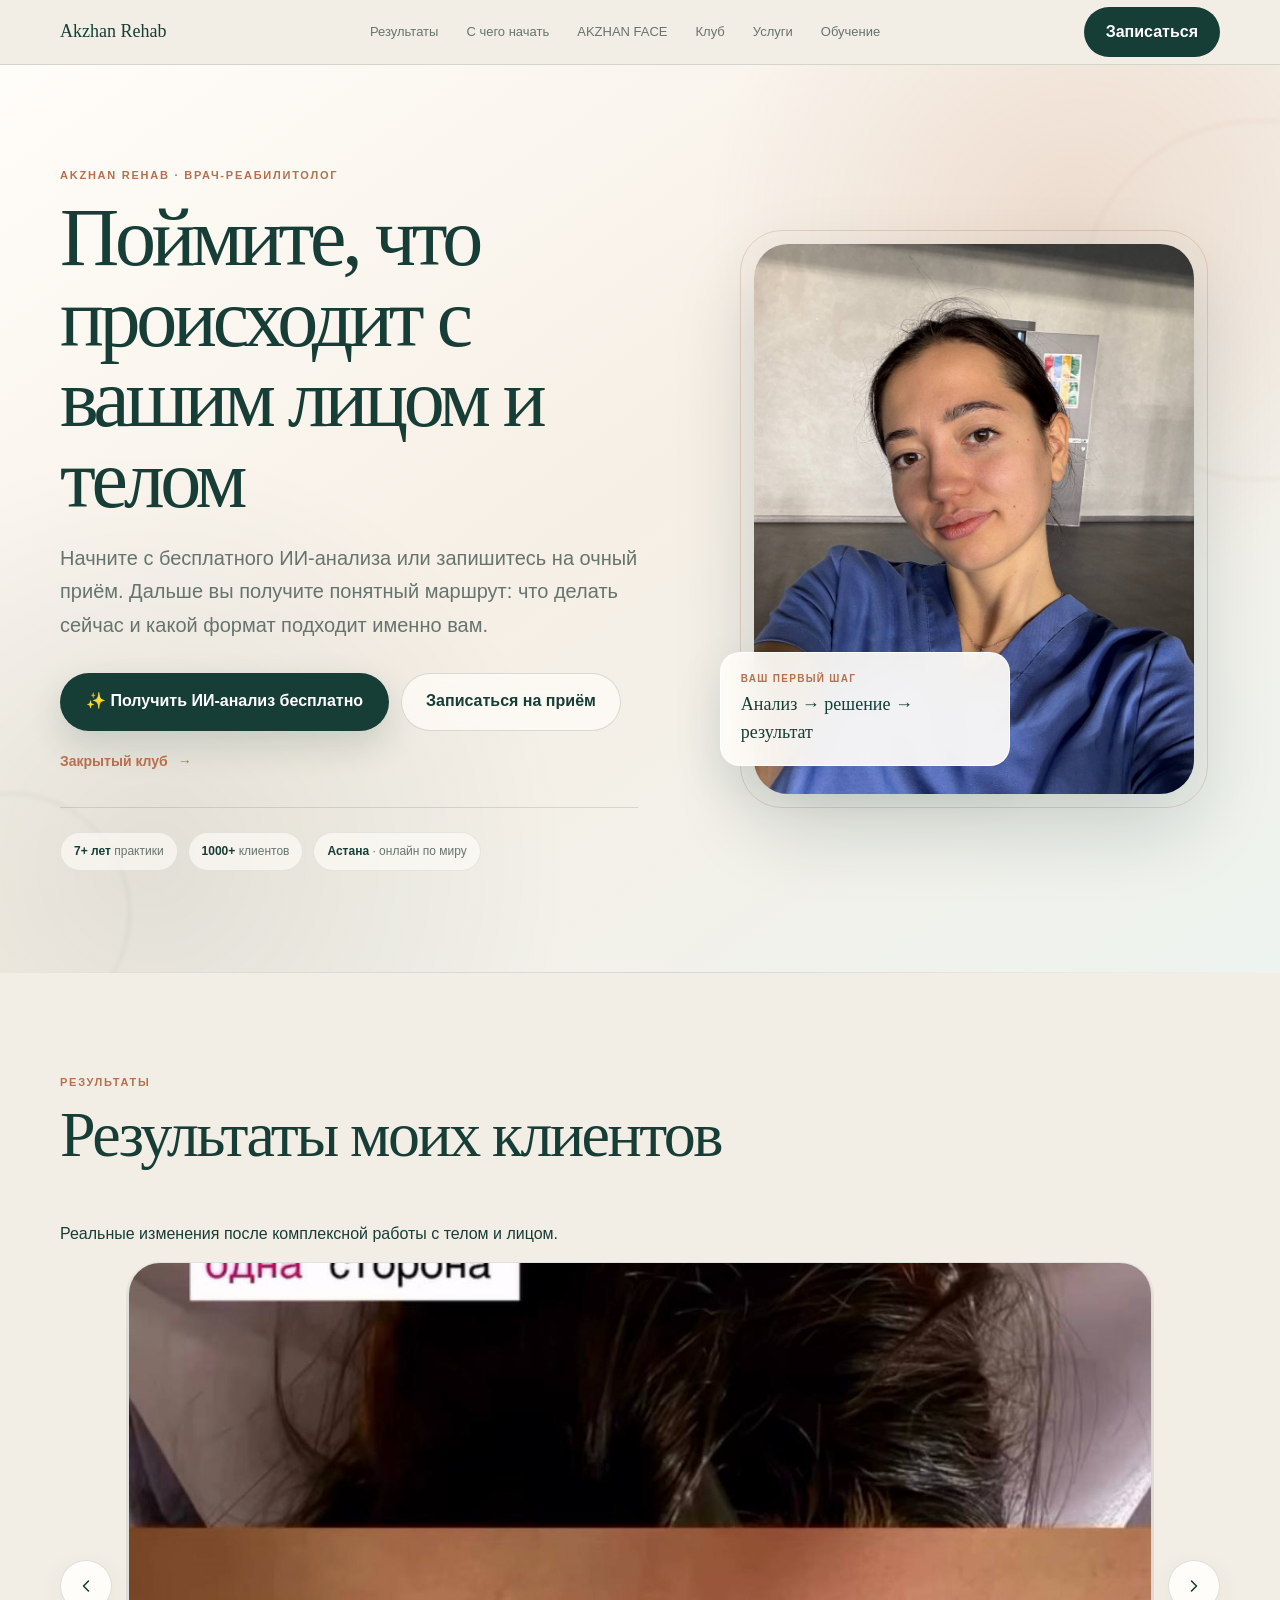
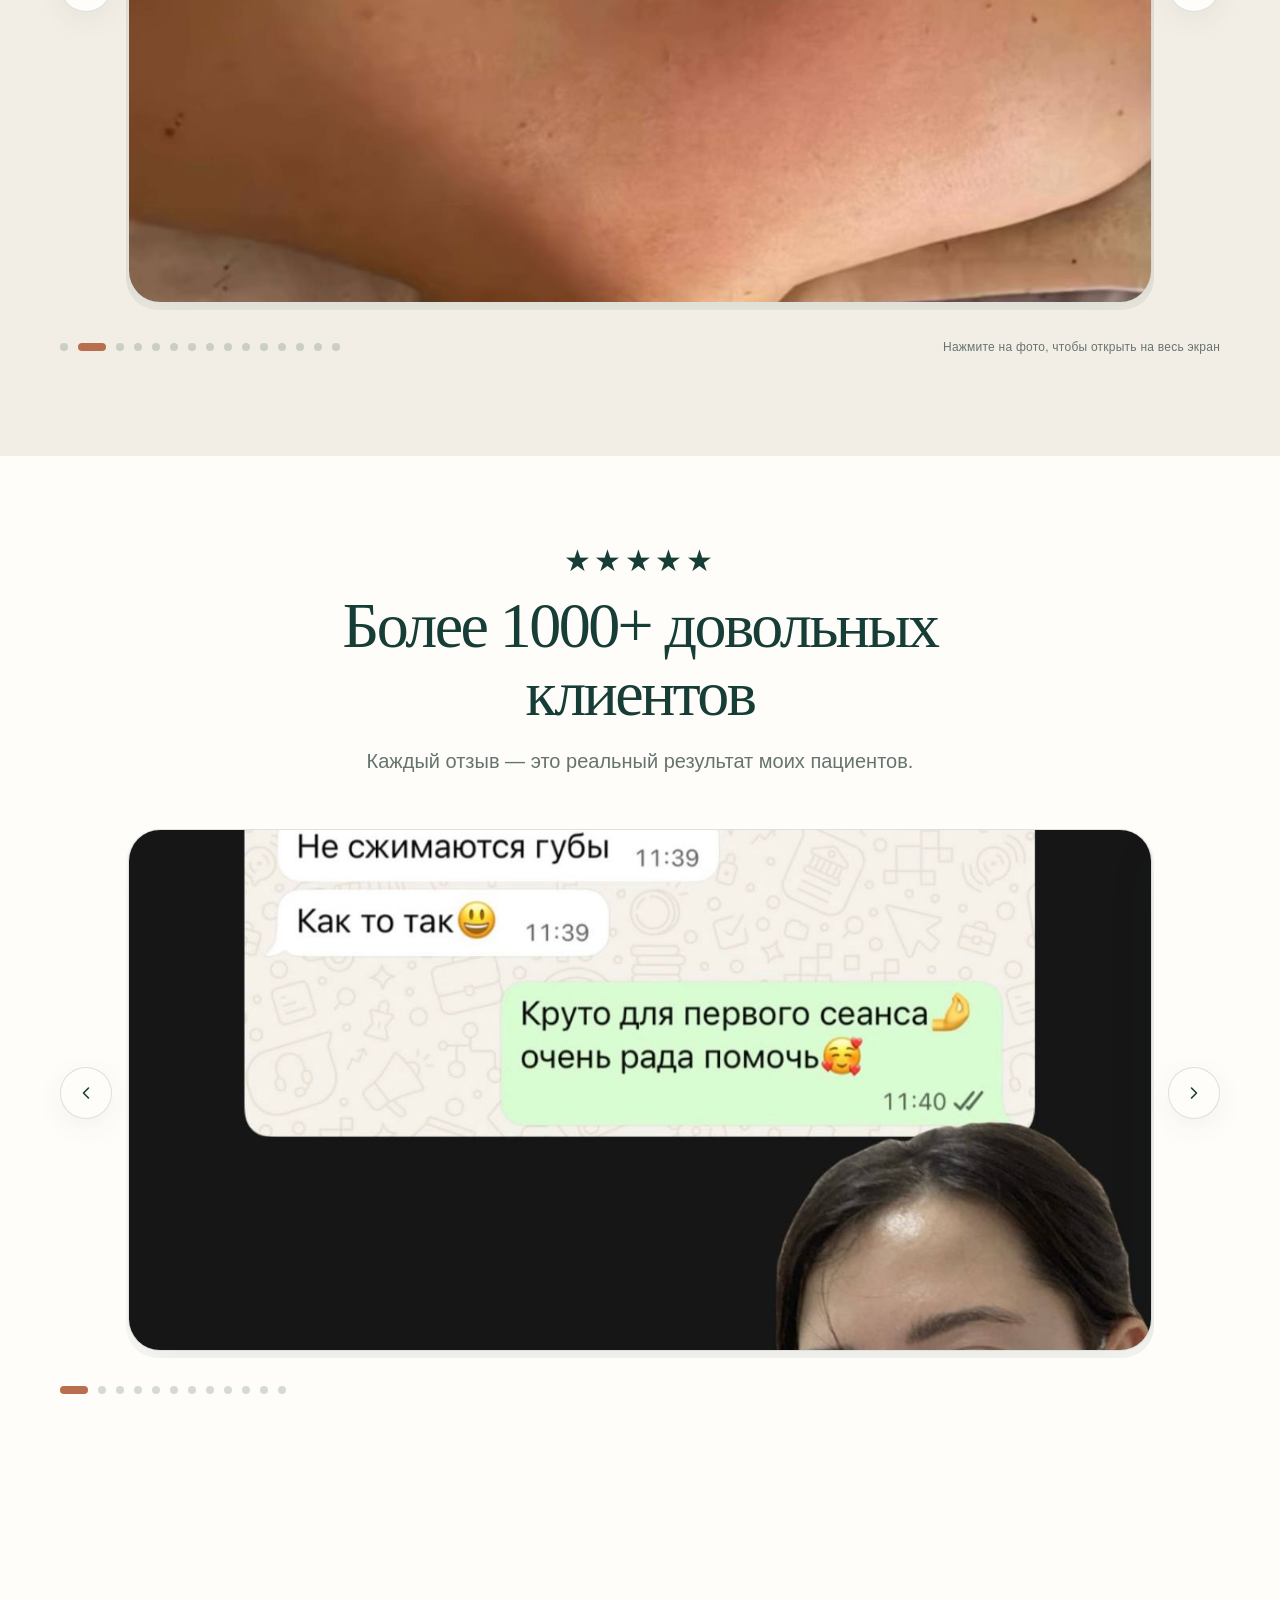
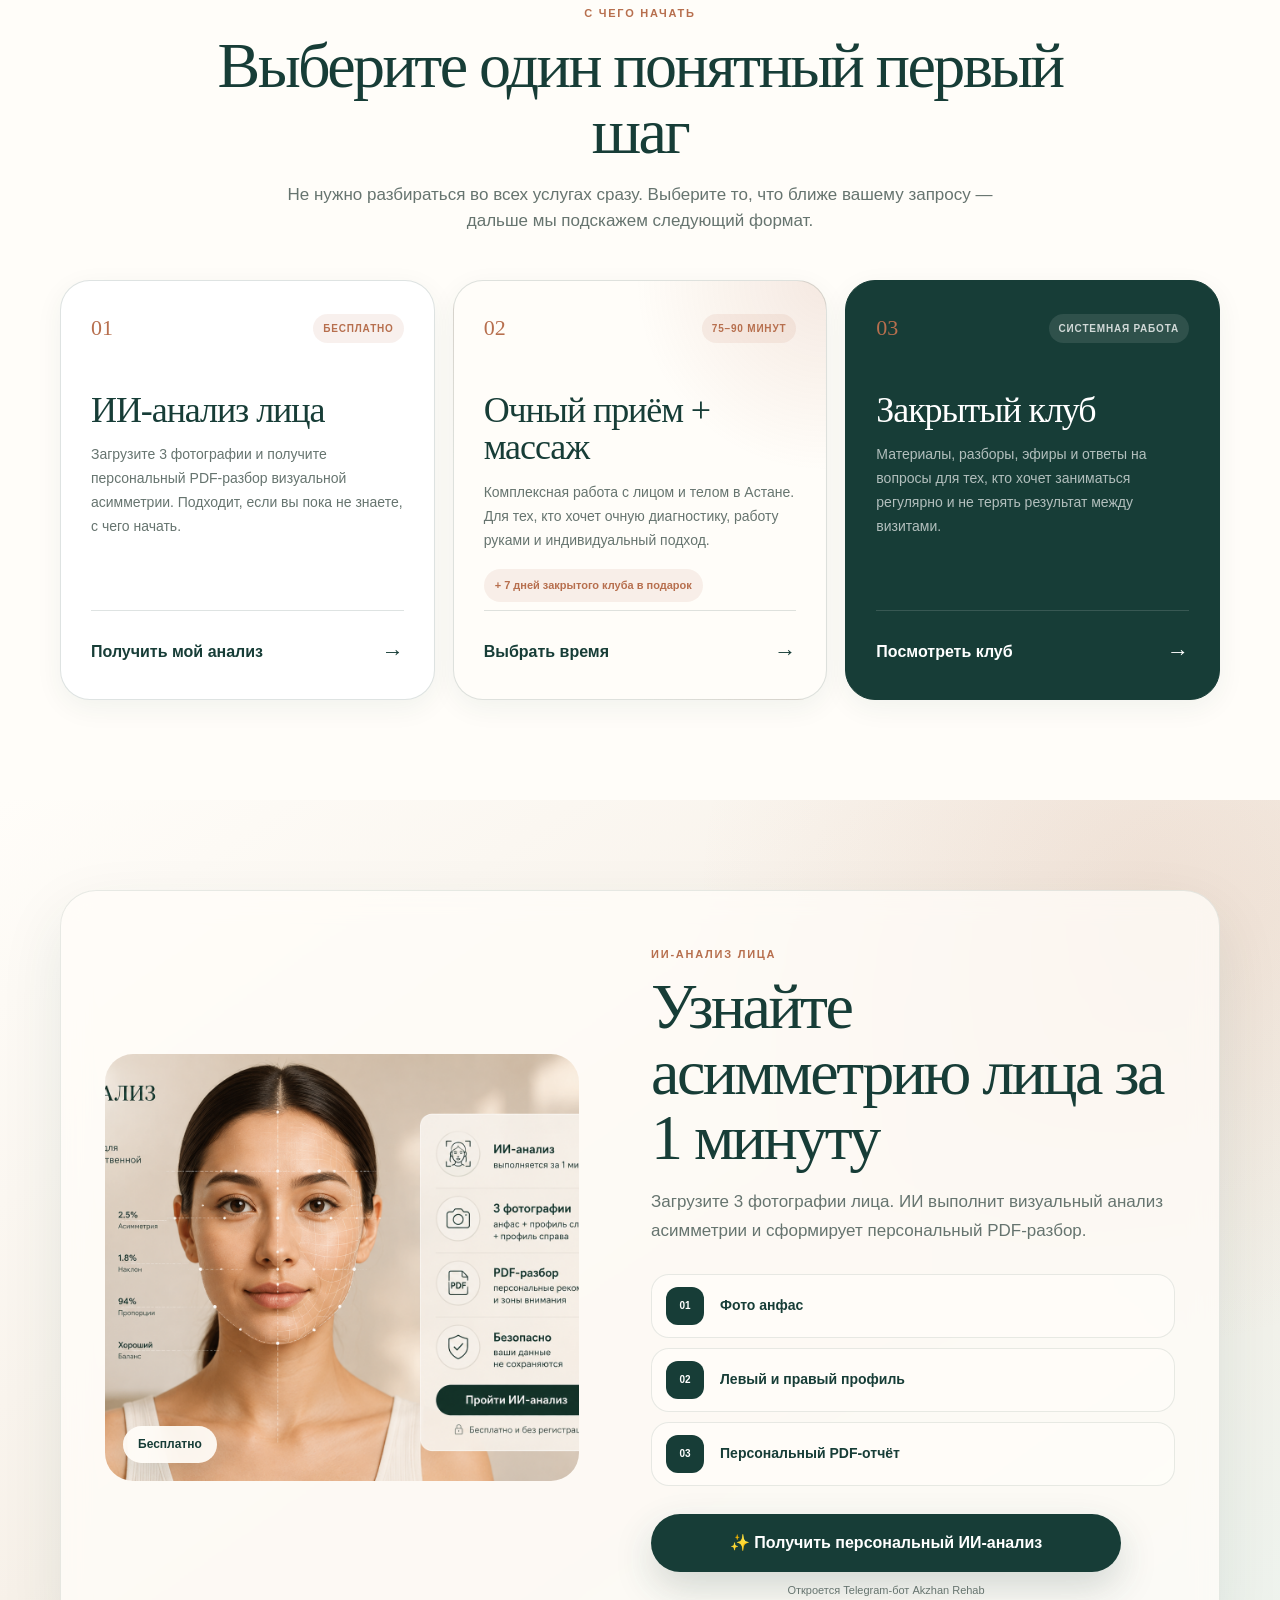
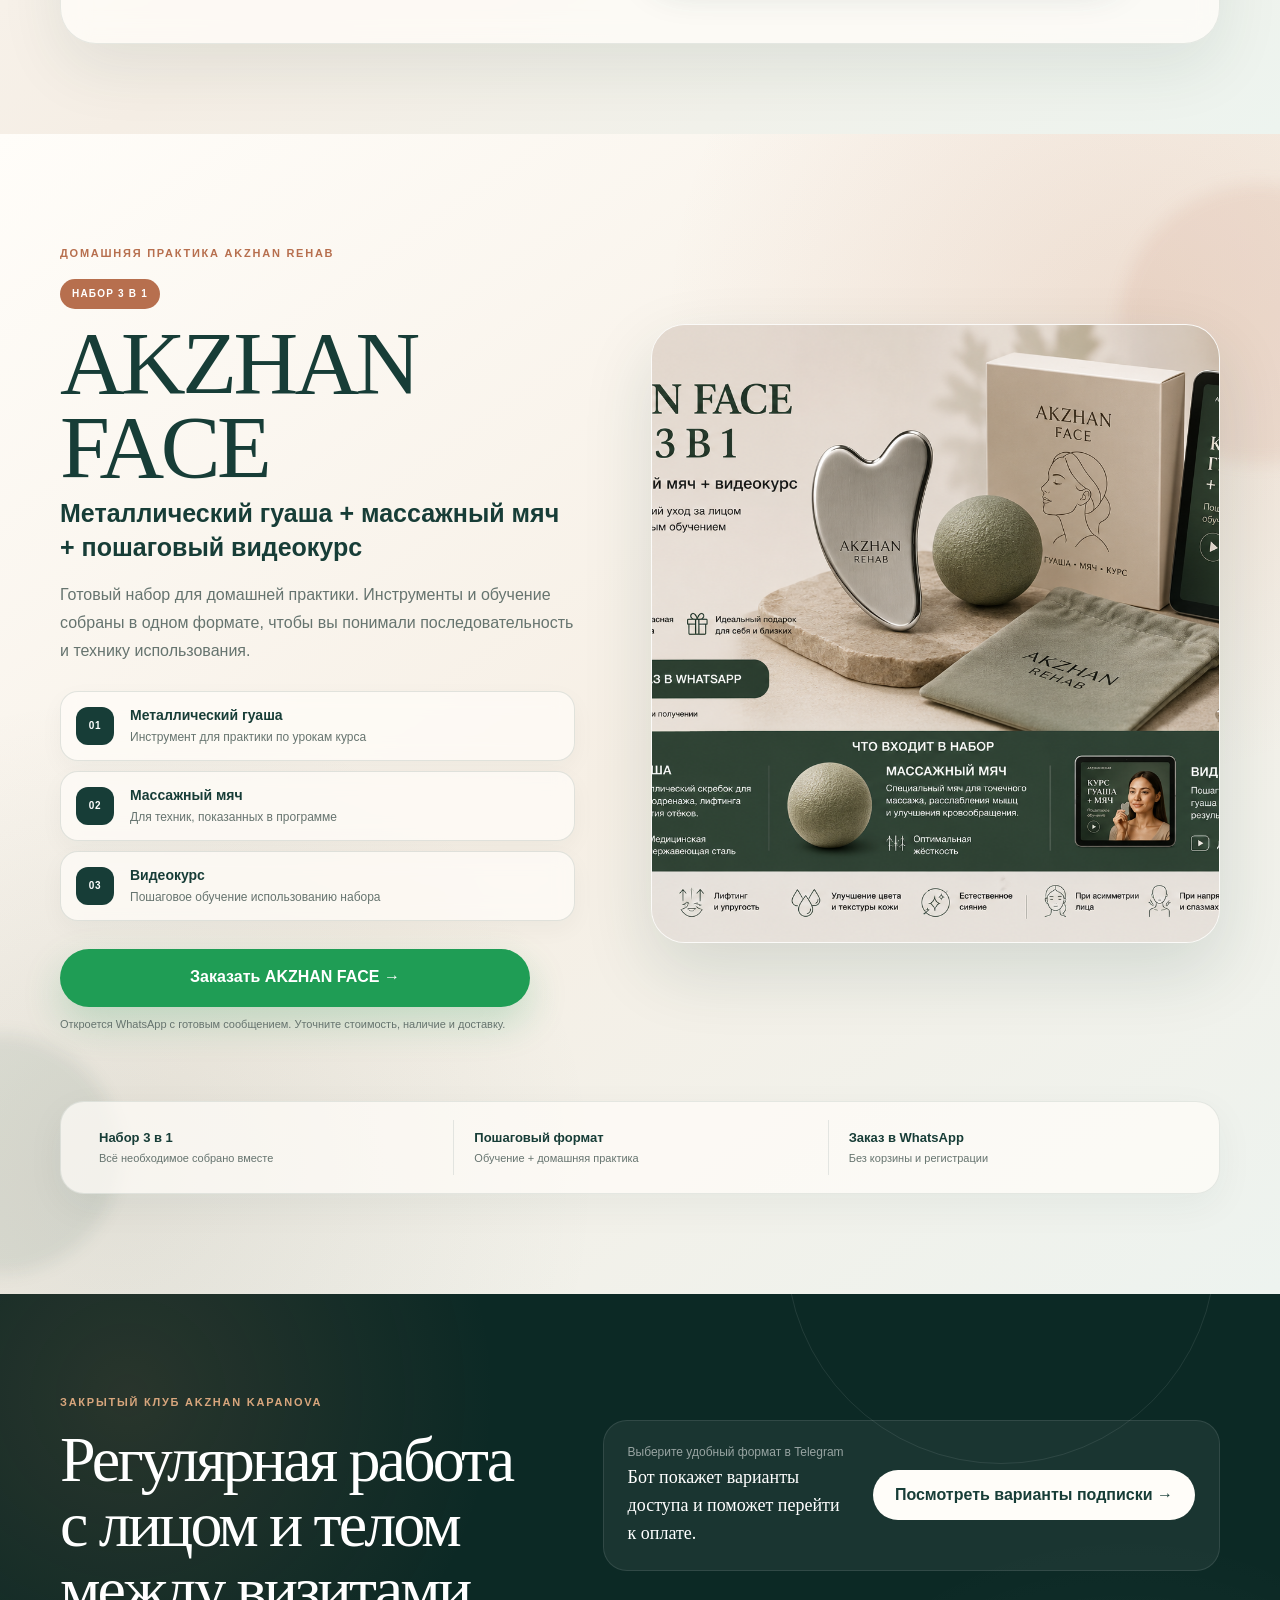
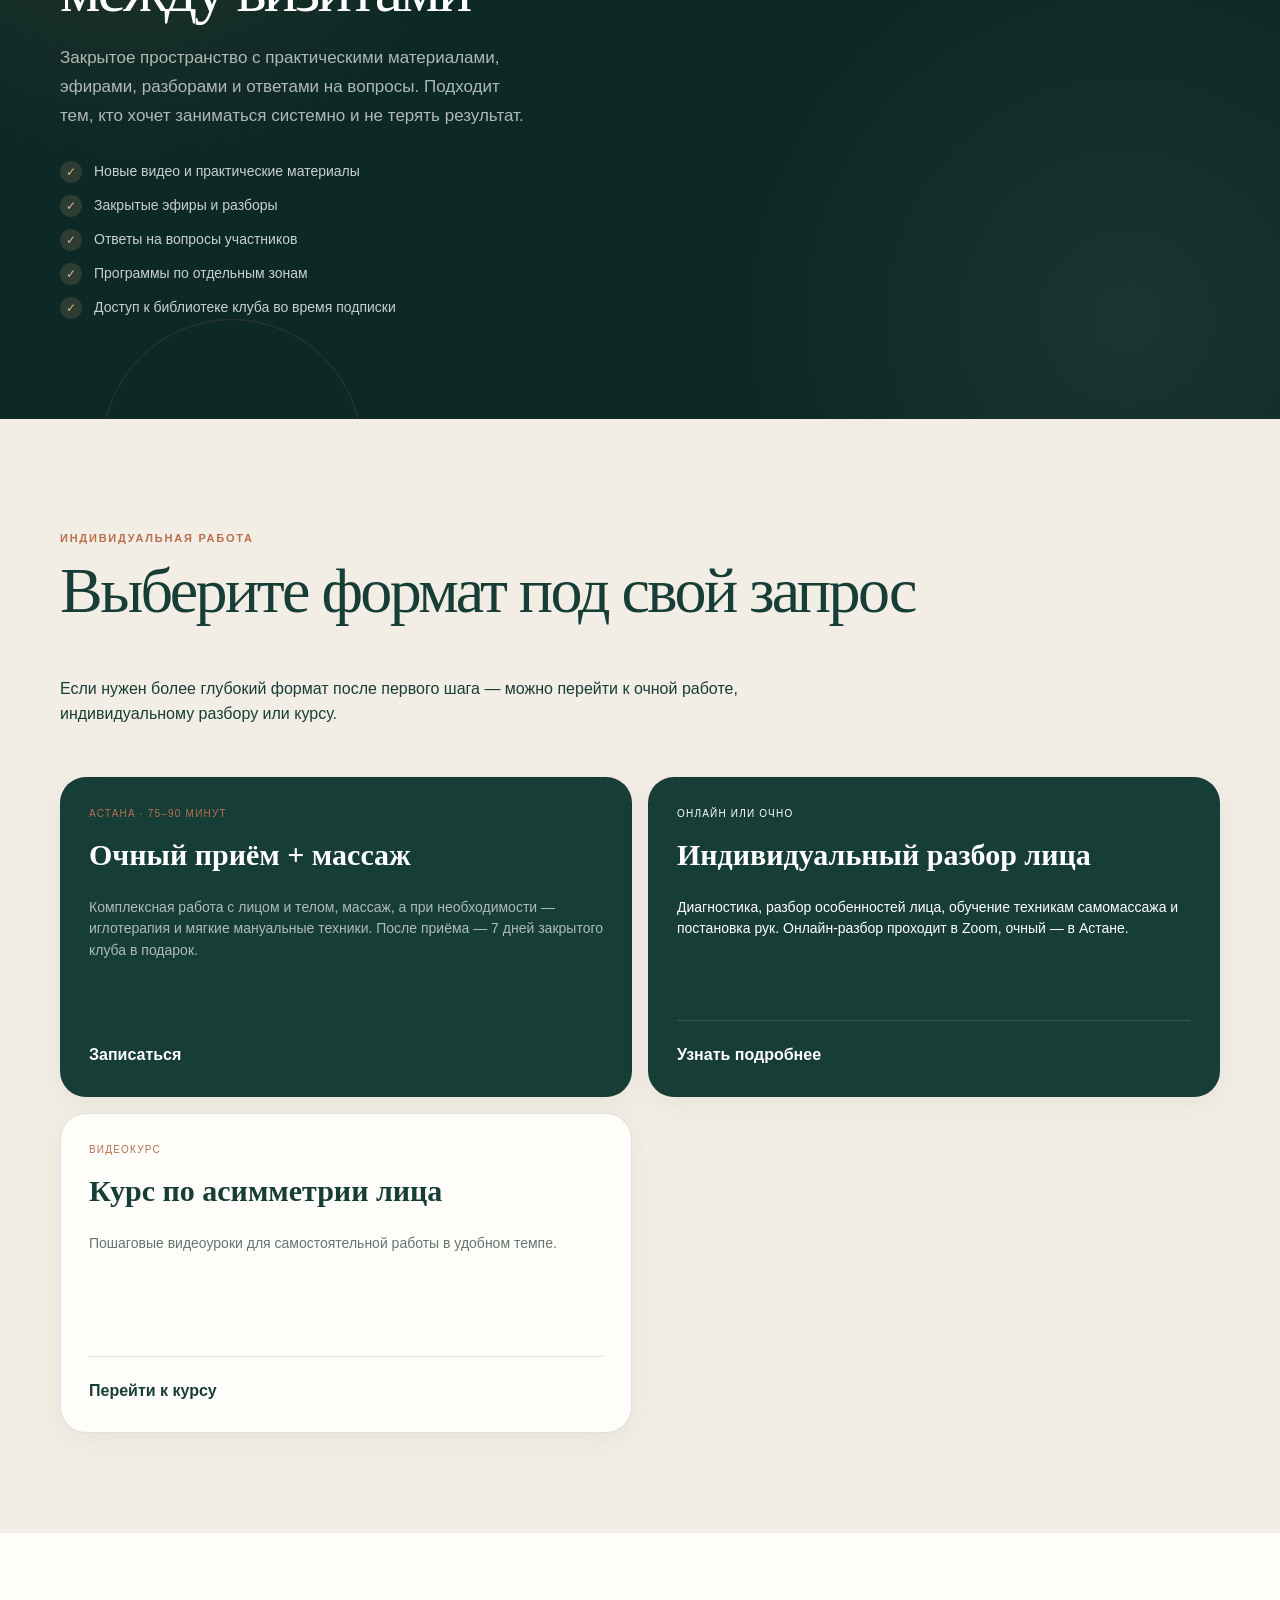
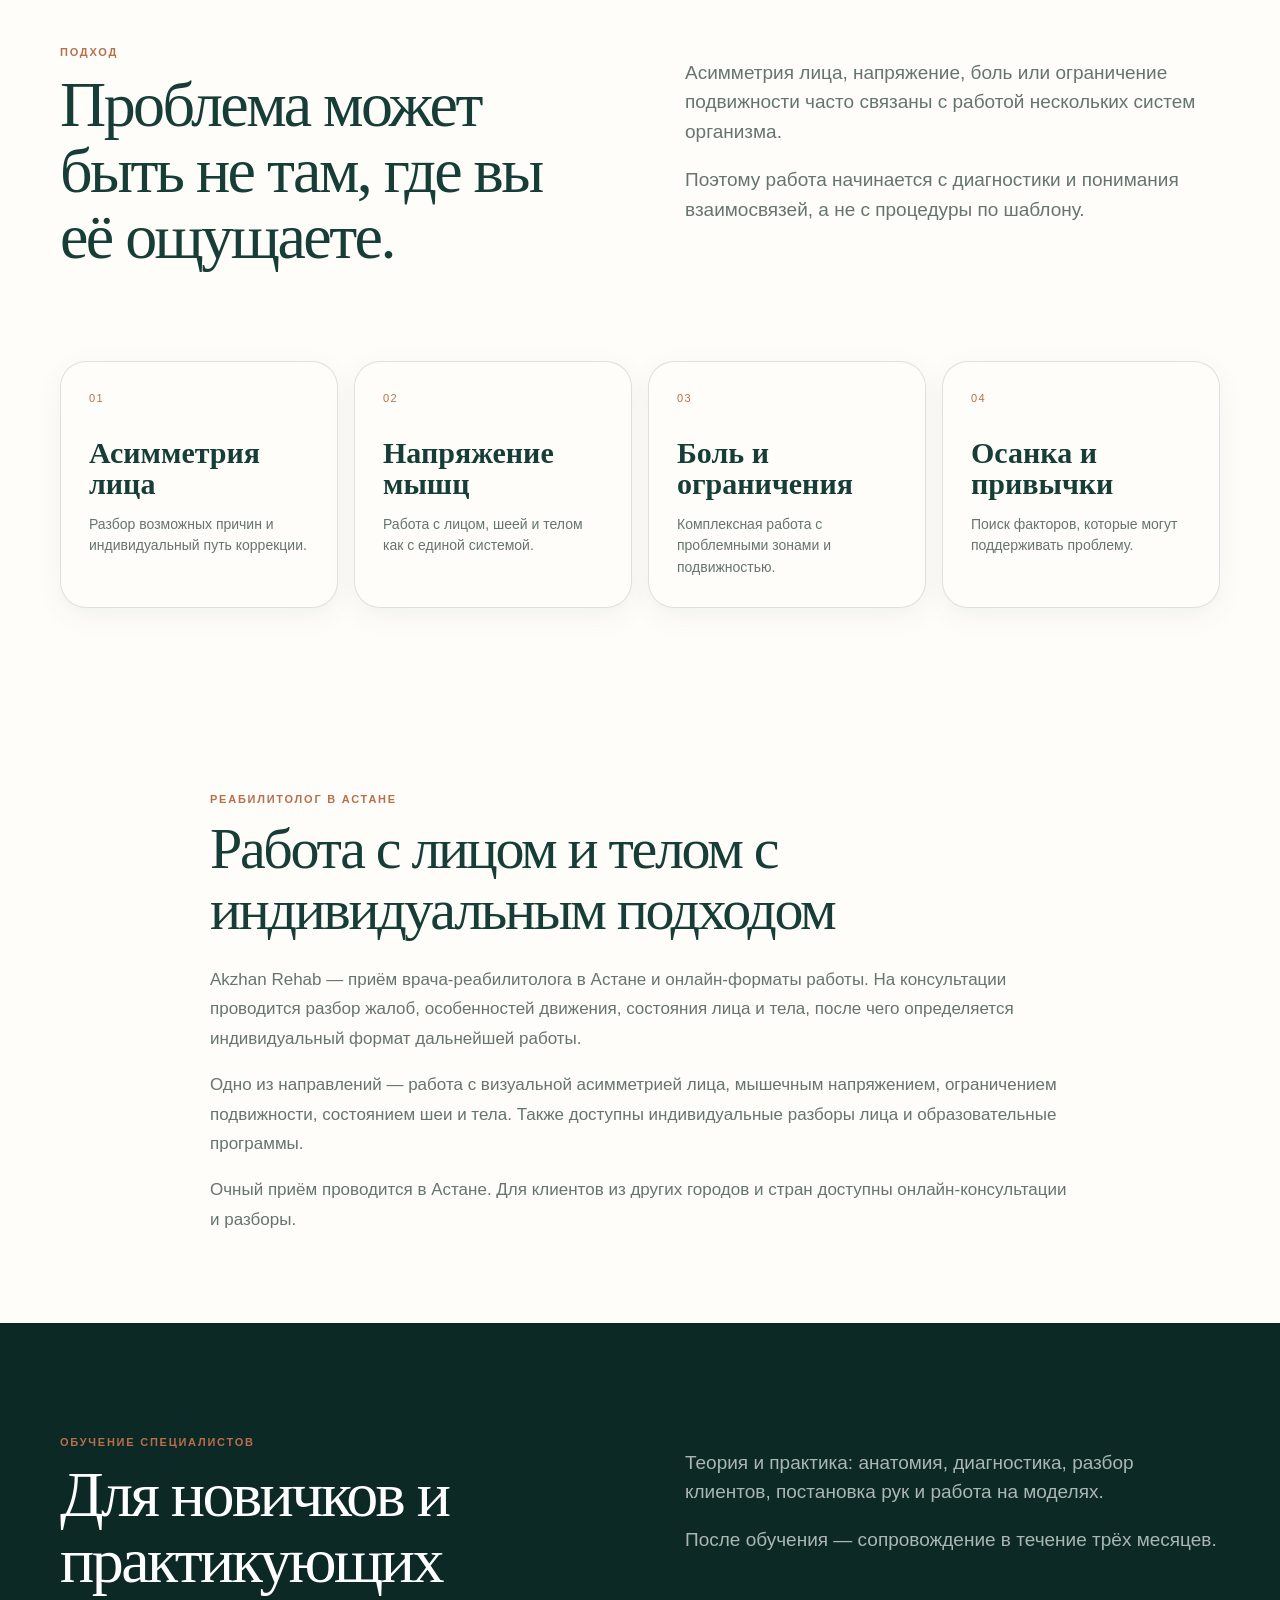
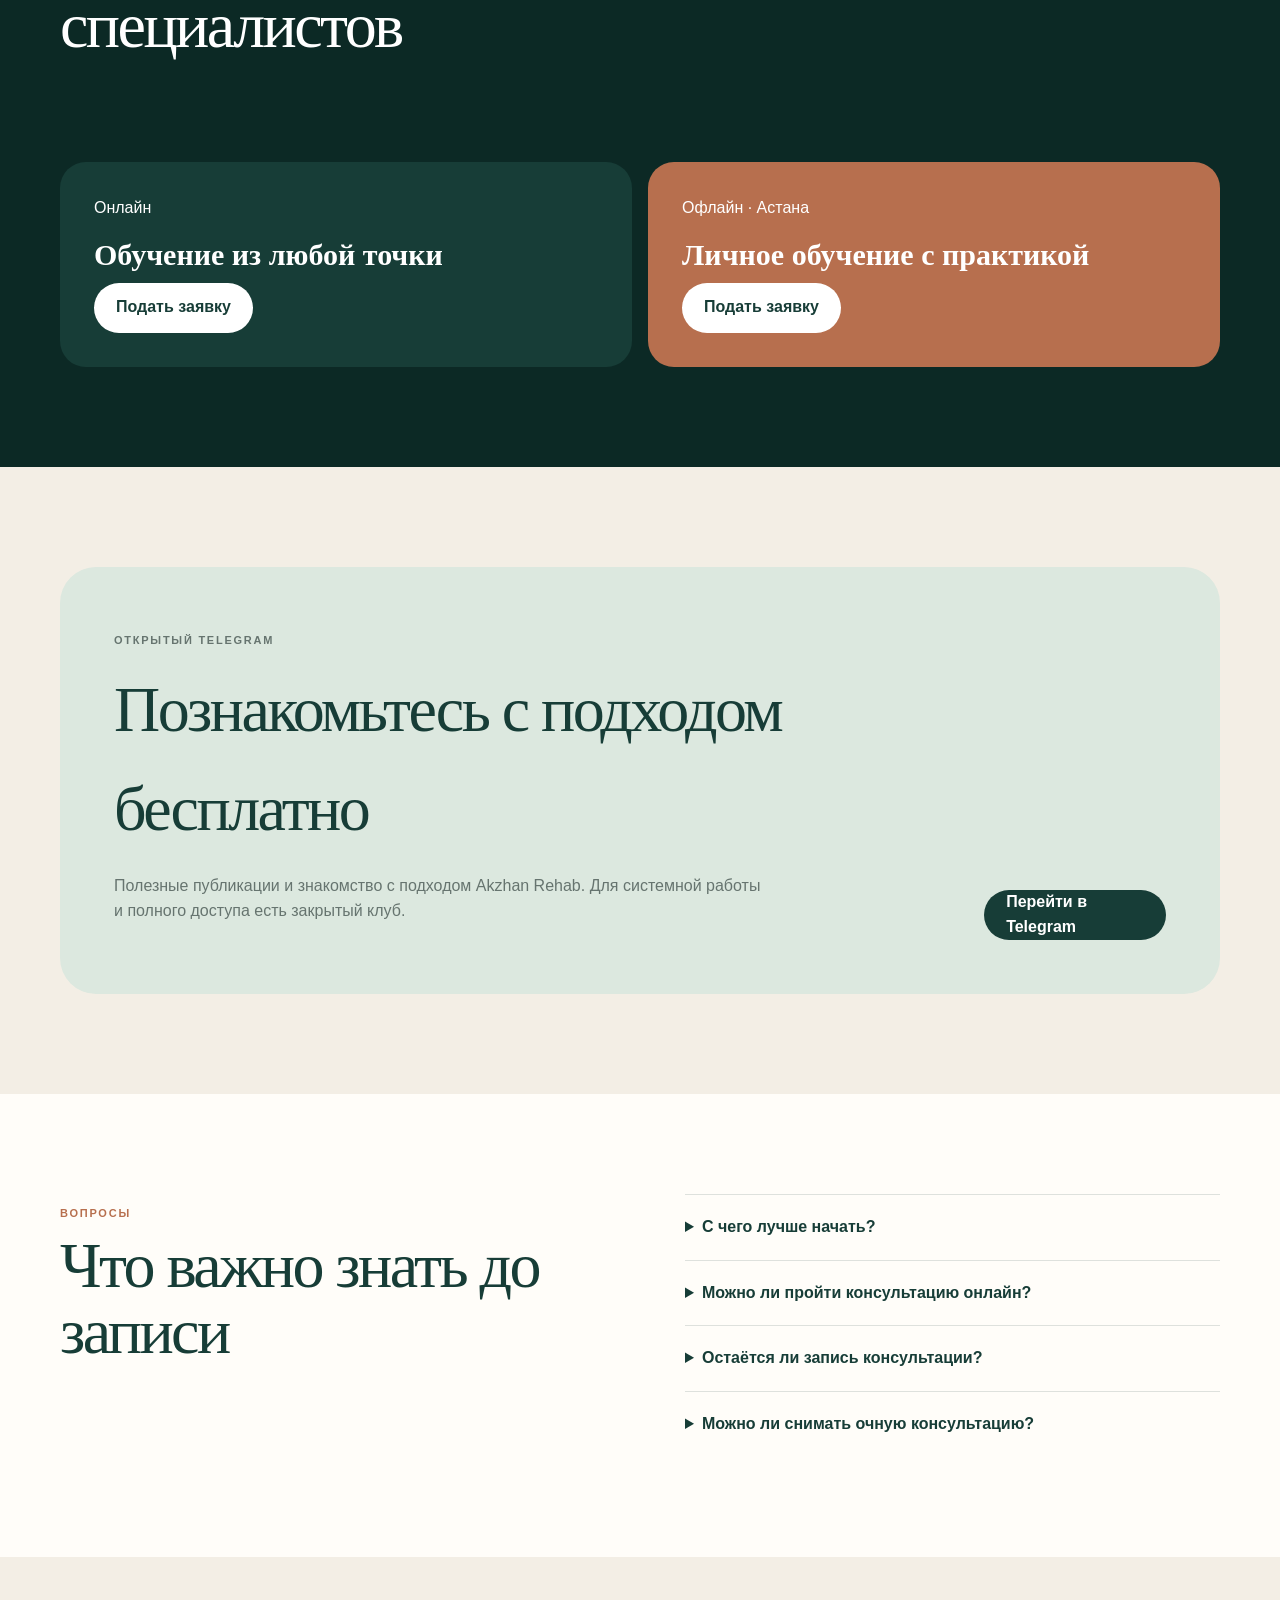
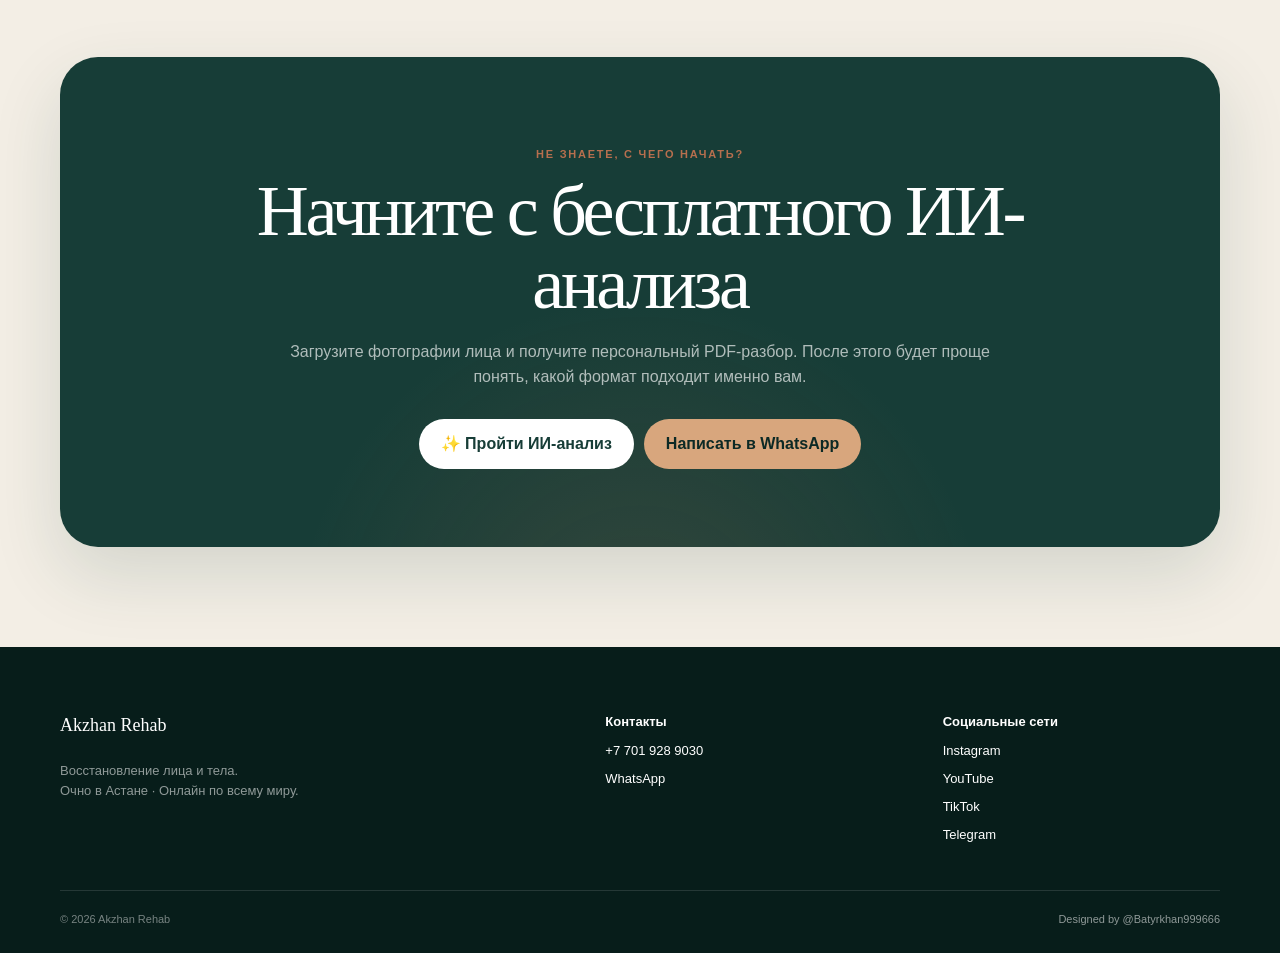
==== commit 1e50731f: "Update site funnel" ====
--- a/index.html
+++ b/index.html
@@ -287,1299 +287,1149 @@
 <body>
 
   <header class="header">
+
     <div class="container nav">
+
       <a class="logo" href="#top">Akzhan Rehab</a>
 
       <nav class="menu" aria-label="Основная навигация">
+
+        <a href="#results">Результаты</a>
+
         <a href="#start-path">С чего начать</a>
-        <a href="#results">Результаты</a>
+
+        <a href="#shop">AKZHAN FACE</a>
+
         <a href="#club">Клуб</a>
+
         <a href="#services">Услуги</a>
-        <a href="#shop">Магазин</a>
+
         <a href="#education">Обучение</a>
+
       </nav>
 
       <a class="nav-btn" href="https://wa.me/77019289030?text=%D0%97%D0%B4%D1%80%D0%B0%D0%B2%D1%81%D1%82%D0%B2%D1%83%D0%B9%D1%82%D0%B5%21%20%D0%A5%D0%BE%D1%87%D1%83%20%D0%B7%D0%B0%D0%BF%D0%B8%D1%81%D0%B0%D1%82%D1%8C%D1%81%D1%8F%20%D0%BD%D0%B0%20%D0%BE%D1%87%D0%BD%D1%8B%D0%B9%20%D0%BF%D1%80%D0%B8%D1%91%D0%BC%20%2B%20%D0%BC%D0%B0%D1%81%D1%81%D0%B0%D0%B6.%20%D0%97%D0%B0%D1%8F%D0%B2%D0%BA%D0%B0%20%D1%81%20%D1%81%D0%B0%D0%B9%D1%82%D0%B0." target="_blank" rel="noopener noreferrer">
+
+        Записаться
+
+      </a>
+
+      <button class="burger" type="button" aria-label="Открыть меню" aria-expanded="false">
+
+        <span></span>
+
+        <span></span>
+
+      </button>
+
+    </div>
+
+    <nav class="mobile-menu" aria-label="Мобильная навигация">
+
+      <a href="#start-path">С чего начать</a>
+
+      <a href="#results">Результаты</a>
+
+      <a href="#club">Закрытый клуб</a>
+
+      <a href="#services">Услуги</a>
+
+      <a href="#shop">Магазин</a>
+
+      <a href="#education">Обучение</a>
+
+      <a href="#faq">Вопросы</a>
+
+    </nav>
+
+  </header>
+
+  <main id="top">
+
+<section class="funnel-hero">
+
+      <div class="funnel-hero-orb funnel-hero-orb--one" aria-hidden="true"></div>
+
+      <div class="funnel-hero-orb funnel-hero-orb--two" aria-hidden="true"></div>
+
+      <div class="container funnel-hero-grid">
+
+        <div class="funnel-hero-copy">
+
+          <p class="hero-eyebrow reveal">Akzhan Rehab · врач-реабилитолог</p>
+
+          <h1 class="funnel-hero-title reveal">
+
+            Поймите, что происходит с вашим лицом и телом
+
+          </h1>
+
+          <p class="funnel-hero-lead reveal">
+
+            Начните с бесплатного ИИ-анализа или запишитесь на очный приём.
+
+            Дальше вы получите понятный маршрут: что делать сейчас и какой формат подходит именно вам.
+
+          </p>
+
+          <div class="funnel-hero-actions reveal">
+
+            <a class="btn funnel-primary" href="https://t.me/AkzhanMassagebot?start=site" target="_blank" rel="noopener noreferrer">
+
+              ✨ Получить ИИ-анализ бесплатно
+
+            </a>
+
+            <a class="btn funnel-secondary" href="https://wa.me/77019289030?text=%D0%97%D0%B4%D1%80%D0%B0%D0%B2%D1%81%D1%82%D0%B2%D1%83%D0%B9%D1%82%D0%B5%21%20%D0%A5%D0%BE%D1%87%D1%83%20%D0%B7%D0%B0%D0%BF%D0%B8%D1%81%D0%B0%D1%82%D1%8C%D1%81%D1%8F%20%D0%BD%D0%B0%20%D0%BE%D1%87%D0%BD%D1%8B%D0%B9%20%D0%BF%D1%80%D0%B8%D1%91%D0%BC%20%2B%20%D0%BC%D0%B0%D1%81%D1%81%D0%B0%D0%B6.%20%D0%97%D0%B0%D1%8F%D0%B2%D0%BA%D0%B0%20%D1%81%20%D1%81%D0%B0%D0%B9%D1%82%D0%B0." target="_blank" rel="noopener noreferrer">
+
+              Записаться на приём
+
+            </a>
+
+          </div>
+
+          <a class="funnel-club-link reveal" href="#club">
+
+            Закрытый клуб <span>→</span>
+
+          </a>
+
+          <div class="funnel-trust reveal">
+
+            <span><b>7+ лет</b> практики</span>
+
+            <span><b>1000+</b> клиентов</span>
+
+            <span><b>Астана</b> · онлайн по миру</span>
+
+          </div>
+
+        </div>
+
+        <div class="funnel-hero-visual reveal">
+
+          <div class="funnel-photo-wrap">
+
+            <img
+
+              src="hero-doctor.jpg"
+
+              alt="Акжан Капанова — врач-реабилитолог Akzhan Rehab"
+
+              class="funnel-photo"
+
+              decoding="async"
+
+            >
+
+            <div class="funnel-photo-card">
+
+              <span>Ваш первый шаг</span>
+
+              <strong>Анализ → решение → результат</strong>
+
+            </div>
+
+          </div>
+
+        </div>
+
+      </div>
+
+    </section>
+
+<section class="section results-section" id="results">
+
+      <div class="container heading reveal">
+
+        <p class="eyebrow">Результаты</p>
+
+        <h2>Результаты моих клиентов</h2>
+
+        <p>Реальные изменения после комплексной работы с телом и лицом.</p>
+
+      </div>
+
+      <div class="container reveal">
+
+        <div
+
+          class="gallery-slider"
+
+          data-gallery="before-after"
+
+          data-folder="akzhan/images/before-after"
+
+        >
+
+          <div class="slider-shell">
+
+            <button
+
+              class="slider-arrow slider-arrow--prev"
+
+              type="button"
+
+              aria-label="Предыдущий результат"
+
+            >
+
+              <svg width="20" height="20" viewBox="0 0 20 20" fill="none" aria-hidden="true">
+
+                <path d="M12.5 15L7.5 10L12.5 5" stroke="currentColor" stroke-width="1.6" stroke-linecap="round" stroke-linejoin="round"/>
+
+              </svg>
+
+            </button>
+
+            <div class="slider-viewport">
+
+              <div class="slider-track"></div>
+
+            </div>
+
+            <button
+
+              class="slider-arrow slider-arrow--next"
+
+              type="button"
+
+              aria-label="Следующий результат"
+
+            >
+
+              <svg width="20" height="20" viewBox="0 0 20 20" fill="none" aria-hidden="true">
+
+                <path d="M7.5 5L12.5 10L7.5 15" stroke="currentColor" stroke-width="1.6" stroke-linecap="round" stroke-linejoin="round"/>
+
+              </svg>
+
+            </button>
+
+          </div>
+
+          <div class="slider-footer">
+
+            <div class="slider-dots" role="tablist" aria-label="Навигация по результатам"></div>
+
+            <p class="slider-hint">Нажмите на фото, чтобы открыть на весь экран</p>
+
+          </div>
+
+        </div>
+
+      </div>
+
+    </section>
+
+<section class="section light reviews-section" id="reviews">
+
+      <div class="container reviews-header reveal">
+
+        <p class="reviews-stars" aria-hidden="true">★★★★★</p>
+
+        <h2>Более 1000+ довольных клиентов</h2>
+
+        <p class="reviews-lead">Каждый отзыв — это реальный результат моих пациентов.</p>
+
+      </div>
+
+      <div class="container reveal">
+
+        <div
+
+          class="gallery-slider gallery-slider--reviews"
+
+          data-gallery="reviews"
+
+          data-folder="akzhan/images/reviews"
+
+        >
+
+          <div class="slider-shell">
+
+            <button
+
+              class="slider-arrow slider-arrow--prev"
+
+              type="button"
+
+              aria-label="Предыдущий отзыв"
+
+            >
+
+              <svg width="20" height="20" viewBox="0 0 20 20" fill="none" aria-hidden="true">
+
+                <path d="M12.5 15L7.5 10L12.5 5" stroke="currentColor" stroke-width="1.6" stroke-linecap="round" stroke-linejoin="round"/>
+
+              </svg>
+
+            </button>
+
+            <div class="slider-viewport">
+
+              <div class="slider-track"></div>
+
+            </div>
+
+            <button
+
+              class="slider-arrow slider-arrow--next"
+
+              type="button"
+
+              aria-label="Следующий отзыв"
+
+            >
+
+              <svg width="20" height="20" viewBox="0 0 20 20" fill="none" aria-hidden="true">
+
+                <path d="M7.5 5L12.5 10L7.5 15" stroke="currentColor" stroke-width="1.6" stroke-linecap="round" stroke-linejoin="round"/>
+
+              </svg>
+
+            </button>
+
+          </div>
+
+          <div class="slider-footer">
+
+            <div class="slider-dots" role="tablist" aria-label="Навигация по отзывам"></div>
+
+          </div>
+
+        </div>
+
+      </div>
+
+    </section>
+
+<section class="section start-path-section" id="start-path">
+
+      <div class="container start-path-heading reveal">
+
+        <p class="eyebrow">С чего начать</p>
+
+        <h2>Выберите один понятный первый шаг</h2>
+
+        <p>
+
+          Не нужно разбираться во всех услугах сразу. Выберите то, что ближе вашему запросу —
+
+          дальше мы подскажем следующий формат.
+
+        </p>
+
+      </div>
+
+      <div class="container start-path-grid">
+
+        <article class="start-path-card start-path-card--ai reveal">
+
+          <div class="start-path-top">
+
+            <span class="start-path-number">01</span>
+
+            <span class="start-path-badge">Бесплатно</span>
+
+          </div>
+
+          <h3>ИИ-анализ лица</h3>
+
+          <p>
+
+            Загрузите 3 фотографии и получите персональный PDF-разбор визуальной асимметрии.
+
+            Подходит, если вы пока не знаете, с чего начать.
+
+          </p>
+
+          <a href="https://t.me/AkzhanMassagebot?start=site" target="_blank" rel="noopener noreferrer">
+
+            Получить мой анализ <span>→</span>
+
+          </a>
+
+        </article>
+
+        <article class="start-path-card start-path-card--visit reveal">
+
+          <div class="start-path-top">
+
+            <span class="start-path-number">02</span>
+
+            <span class="start-path-badge">75–90 минут</span>
+
+          </div>
+
+          <h3>Очный приём + массаж</h3>
+
+          <p>
+
+            Комплексная работа с лицом и телом в Астане. Для тех, кто хочет очную диагностику,
+
+            работу руками и индивидуальный подход.
+
+          </p>
+
+          <div class="start-path-gift">+ 7 дней закрытого клуба в подарок</div>
+
+                    <a href="https://wa.me/77019289030?text=%D0%97%D0%B4%D1%80%D0%B0%D0%B2%D1%81%D1%82%D0%B2%D1%83%D0%B9%D1%82%D0%B5%21%20%D0%A5%D0%BE%D1%87%D1%83%20%D0%B7%D0%B0%D0%BF%D0%B8%D1%81%D0%B0%D1%82%D1%8C%D1%81%D1%8F%20%D0%BD%D0%B0%20%D0%BE%D1%87%D0%BD%D1%8B%D0%B9%20%D0%BF%D1%80%D0%B8%D1%91%D0%BC%20%2B%20%D0%BC%D0%B0%D1%81%D1%81%D0%B0%D0%B6.%20%D0%97%D0%B0%D1%8F%D0%B2%D0%BA%D0%B0%20%D1%81%20%D1%81%D0%B0%D0%B9%D1%82%D0%B0." target="_blank" rel="noopener noreferrer">
+
+            Выбрать время <span>→</span>
+
+          </a>
+
+        </article>
+
+        <article class="start-path-card start-path-card--club reveal">
+
+          <div class="start-path-top">
+
+            <span class="start-path-number">03</span>
+
+            <span class="start-path-badge">Системная работа</span>
+
+          </div>
+
+          <h3>Закрытый клуб</h3>
+
+          <p>
+
+            Материалы, разборы, эфиры и ответы на вопросы для тех, кто хочет заниматься регулярно
+
+            и не терять результат между визитами.
+
+          </p>
+
+                    <a href="#club">
+
+            Посмотреть клуб <span>→</span>
+
+          </a>
+
+        </article>
+
+      </div>
+
+    </section>
+
+<section class="section ai-face-section" id="ai-face">
+
+  <div class="container ai-face-card reveal">
+
+    <div class="ai-face-image">
+
+      <img
+
+        src="ai-face-analysis.jpg"
+
+        alt="ИИ-анализ асимметрии лица Akzhan Rehab"
+
+        loading="lazy"
+
+        decoding="async"
+
+      >
+
+      <span class="ai-face-free">
+
+        Бесплатно
+
+      </span>
+
+    </div>
+
+    <div class="ai-face-content">
+
+      <p class="eyebrow">
+
+        ИИ-анализ лица
+
+      </p>
+
+      <h2>
+
+        Узнайте асимметрию лица за 1 минуту
+
+      </h2>
+
+      <p class="ai-face-lead">
+
+        Загрузите 3 фотографии лица.
+
+        ИИ выполнит визуальный анализ асимметрии
+
+        и сформирует персональный PDF-разбор.
+
+      </p>
+
+      <div class="ai-face-points">
+
+        <div class="ai-face-point">
+
+          <span>01</span>
+
+          <p>
+
+            Фото анфас
+
+          </p>
+
+        </div>
+
+        <div class="ai-face-point">
+
+          <span>02</span>
+
+          <p>
+
+            Левый и правый профиль
+
+          </p>
+
+        </div>
+
+        <div class="ai-face-point">
+
+          <span>03</span>
+
+          <p>
+
+            Персональный PDF-отчёт
+
+          </p>
+
+        </div>
+
+      </div>
+
+      <a
+
+        class="btn ai-face-btn"
+
+        href="https://t.me/AkzhanMassagebot?start=site"
+
+        target="_blank"
+
+        rel="noopener noreferrer"
+
+      >
+
+        ✨ Получить персональный ИИ-анализ
+
+      </a>
+
+      <p class="ai-face-note">
+
+        Откроется Telegram-бот Akzhan Rehab
+
+      </p>
+
+    </div>
+
+  </div>
+
+</section>
+
+
+<section class="section shop-section" id="shop">
+  <div class="shop-orb shop-orb--one" aria-hidden="true"></div>
+  <div class="shop-orb shop-orb--two" aria-hidden="true"></div>
+
+  <div class="container shop-layout">
+    <div class="shop-visual reveal">
+      <div class="shop-image-frame">
+        <img
+          src="akzhan-face-3in1.jpg"
+          alt="AKZHAN FACE — набор 3 в 1: металлический гуаша, массажный мяч и видеокурс"
+          loading="lazy"
+          decoding="async"
+        >
+      </div>
+    </div>
+
+    <div class="shop-copy reveal">
+      <p class="eyebrow">Домашняя практика Akzhan Rehab</p>
+      <span class="shop-badge">Набор 3 в 1</span>
+
+      <h2>AKZHAN FACE</h2>
+
+      <p class="shop-subtitle">
+        Металлический гуаша + массажный мяч + пошаговый видеокурс
+      </p>
+
+      <p class="shop-lead">
+        Готовый набор для домашней практики. Инструменты и обучение собраны в одном формате,
+        чтобы вы понимали последовательность и технику использования.
+      </p>
+
+      <div class="shop-includes" aria-label="Что входит в набор">
+        <div class="shop-includes-item">
+          <span class="shop-includes-num">01</span>
+          <div>
+            <b>Металлический гуаша</b>
+            <small>Инструмент для практики по урокам курса</small>
+          </div>
+        </div>
+
+        <div class="shop-includes-item">
+          <span class="shop-includes-num">02</span>
+          <div>
+            <b>Массажный мяч</b>
+            <small>Для техник, показанных в программе</small>
+          </div>
+        </div>
+
+        <div class="shop-includes-item">
+          <span class="shop-includes-num">03</span>
+          <div>
+            <b>Видеокурс</b>
+            <small>Пошаговое обучение использованию набора</small>
+          </div>
+        </div>
+      </div>
+
+      <a
+        class="btn shop-whatsapp-btn"
+        href="https://wa.me/77019289030?text=%D0%97%D0%B4%D1%80%D0%B0%D0%B2%D1%81%D1%82%D0%B2%D1%83%D0%B9%D1%82%D0%B5%21%20%D0%A5%D0%BE%D1%87%D1%83%20%D1%83%D0%B7%D0%BD%D0%B0%D1%82%D1%8C%20%D1%81%D1%82%D0%BE%D0%B8%D0%BC%D0%BE%D1%81%D1%82%D1%8C%20%D0%B8%20%D0%BD%D0%B0%D0%BB%D0%B8%D1%87%D0%B8%D0%B5%20%D0%BD%D0%B0%D0%B1%D0%BE%D1%80%D0%B0%20AKZHAN%20FACE%203%20%D0%B2%201.%20%D0%9F%D0%BE%D0%B4%D1%81%D0%BA%D0%B0%D0%B6%D0%B8%D1%82%D0%B5%2C%20%D0%BF%D0%BE%D0%B6%D0%B0%D0%BB%D1%83%D0%B9%D1%81%D1%82%D0%B0%2C%20%D0%BF%D0%BE%20%D0%B4%D0%BE%D1%81%D1%82%D0%B0%D0%B2%D0%BA%D0%B5."
+        target="_blank"
+        rel="noopener noreferrer"
+      >
+        Заказать AKZHAN FACE →
+      </a>
+
+      <p class="shop-note">
+        Откроется WhatsApp с готовым сообщением. Уточните стоимость, наличие и доставку.
+      </p>
+    </div>
+  </div>
+
+  <div class="container shop-bottom reveal">
+    <div>
+      <b>Набор 3 в 1</b>
+      <span>Всё необходимое собрано вместе</span>
+    </div>
+    <div>
+      <b>Пошаговый формат</b>
+      <span>Обучение + домашняя практика</span>
+    </div>
+    <div>
+      <b>Заказ в WhatsApp</b>
+      <span>Без корзины и регистрации</span>
+    </div>
+  </div>
+</section>
+
+
+
+<section class="section club-section" id="club">
+  <div class="club-glow club-glow--one" aria-hidden="true"></div>
+  <div class="club-glow club-glow--two" aria-hidden="true"></div>
+
+  <div class="container club-layout">
+    <div class="club-intro reveal">
+      <p class="club-kicker">Закрытый клуб Akzhan Kapanova</p>
+      <h2>Регулярная работа с лицом и телом между визитами</h2>
+      <p class="club-lead">
+        Закрытое пространство с практическими материалами, эфирами, разборами и ответами на вопросы.
+        Подходит тем, кто хочет заниматься системно и не терять результат.
+      </p>
+
+      <div class="club-benefits">
+        <div><span>✓</span> Новые видео и практические материалы</div>
+        <div><span>✓</span> Закрытые эфиры и разборы</div>
+        <div><span>✓</span> Ответы на вопросы участников</div>
+        <div><span>✓</span> Программы по отдельным зонам</div>
+        <div><span>✓</span> Доступ к библиотеке клуба во время подписки</div>
+      </div>
+    </div>
+
+    <div class="club-cta reveal">
+      <div>
+        <span>Выберите удобный формат в Telegram</span>
+        <b>Бот покажет варианты доступа и поможет перейти к оплате.</b>
+      </div>
+      <a class="btn club-main-btn"
+         href="https://t.me/akzhan_kapanova_bot?start=site"
+         target="_blank"
+         rel="noopener noreferrer">
+        Посмотреть варианты подписки →
+      </a>
+    </div>
+  </div>
+</section>
+
+
+
+<section class="section" id="services">
+  <div class="container heading reveal">
+    <p class="eyebrow">Индивидуальная работа</p>
+    <h2>Выберите формат под свой запрос</h2>
+    <p>Если нужен более глубокий формат после первого шага — можно перейти к очной работе, индивидуальному разбору или курсу.</p>
+  </div>
+
+  <div class="container cards two">
+    <article class="service featured reveal">
+      <div class="meta"><span>Астана · 75–90 минут</span></div>
+      <h3>Очный приём + массаж</h3>
+      <p>
+        Комплексная работа с лицом и телом, массаж, а при необходимости — иглотерапия и мягкие мануальные техники.
+        После приёма — 7 дней закрытого клуба в подарок.
+      </p>
+      <a href="https://wa.me/77019289030?text=Здравствуйте!%20Хочу%20записаться%20на%20очный%20приём%20Akzhan%20Rehab."
+         target="_blank" rel="noopener noreferrer">
         Записаться
       </a>
-
-      <button class="burger" type="button" aria-label="Открыть меню" aria-expanded="false">
-        <span></span>
-        <span></span>
-      </button>
+    </article>
+
+    <article class="service reveal">
+      <div class="meta"><span>Онлайн или очно</span></div>
+      <h3>Индивидуальный разбор лица</h3>
+      <p>
+        Диагностика, разбор особенностей лица, обучение техникам самомассажа и постановка рук.
+        Онлайн-разбор проходит в Zoom, очный — в Астане.
+      </p>
+      <a href="https://wa.me/77019289030?text=Здравствуйте!%20Меня%20интересует%20индивидуальный%20разбор%20лица."
+         target="_blank" rel="noopener noreferrer">
+        Узнать подробнее
+      </a>
+    </article>
+
+    <article class="service reveal">
+      <div class="meta"><span>Видеокурс</span></div>
+      <h3>Курс по асимметрии лица</h3>
+      <p>Пошаговые видеоуроки для самостоятельной работы в удобном темпе.</p>
+      <a href="https://t.me/tribute/app?startapp=s11wc"
+         target="_blank" rel="noopener noreferrer">
+        Перейти к курсу
+      </a>
+    </article>
+  </div>
+</section>
+
+
+<section class="section light approach-section" id="approach">
+
+      <div class="container split approach-intro">
+
+        <div class="reveal">
+
+          <p class="eyebrow">Подход</p>
+
+          <h2>Проблема может быть не там, где вы её ощущаете.</h2>
+
+        </div>
+
+        <div class="copy reveal">
+
+          <p>
+
+            Асимметрия лица, напряжение, боль или ограничение подвижности часто связаны с работой нескольких систем организма.
+
+          </p>
+
+          <p>
+
+            Поэтому работа начинается с диагностики и понимания взаимосвязей, а не с процедуры по шаблону.
+
+          </p>
+
+        </div>
+
+      </div>
+
+      <div class="container cards four approach-cards">
+
+        <article class="card reveal">
+
+          <span>01</span>
+
+          <h3>Асимметрия лица</h3>
+
+          <p>Разбор возможных причин и индивидуальный путь коррекции.</p>
+
+        </article>
+
+        <article class="card reveal">
+
+          <span>02</span>
+
+          <h3>Напряжение мышц</h3>
+
+          <p>Работа с лицом, шеей и телом как с единой системой.</p>
+
+        </article>
+
+        <article class="card reveal">
+
+          <span>03</span>
+
+          <h3>Боль и ограничения</h3>
+
+          <p>Комплексная работа с проблемными зонами и подвижностью.</p>
+
+        </article>
+
+        <article class="card reveal">
+
+          <span>04</span>
+
+          <h3>Осанка и привычки</h3>
+
+          <p>Поиск факторов, которые могут поддерживать проблему.</p>
+
+        </article>
+
+      </div>
+
+    </section>
+
+<section class="section seo-local-section">
+
+  <div class="container seo-local reveal">
+
+    <p class="eyebrow">
+
+      Реабилитолог в Астане
+
+    </p>
+
+    <h2>
+
+      Работа с лицом и телом с индивидуальным подходом
+
+    </h2>
+
+    <p>
+
+      Akzhan Rehab — приём врача-реабилитолога в Астане
+
+      и онлайн-форматы работы. На консультации проводится
+
+      разбор жалоб, особенностей движения, состояния лица
+
+      и тела, после чего определяется индивидуальный формат
+
+      дальнейшей работы.
+
+    </p>
+
+    <p>
+
+      Одно из направлений — работа с визуальной асимметрией
+
+      лица, мышечным напряжением, ограничением подвижности,
+
+      состоянием шеи и тела. Также доступны индивидуальные
+
+      разборы лица и образовательные программы.
+
+    </p>
+
+    <p>
+
+      Очный приём проводится в Астане. Для клиентов из других
+
+      городов и стран доступны онлайн-консультации и разборы.
+
+    </p>
+
+  </div>
+
+</section>
+
+<section class="section dark" id="education">
+
+      <div class="container split">
+
+        <div class="reveal">
+
+          <p class="eyebrow">Обучение специалистов</p>
+
+          <h2>Для новичков и практикующих специалистов</h2>
+
+        </div>
+
+        <div class="copy reveal">
+
+          <p>Теория и практика: анатомия, диагностика, разбор клиентов, постановка рук и работа на моделях.</p>
+
+          <p>После обучения — сопровождение в течение трёх месяцев.</p>
+
+        </div>
+
+      </div>
+
+      <div class="container cards two">
+
+        <article class="edu reveal">
+
+          <span>Онлайн</span>
+
+<h3>Обучение из любой точки</h3>
+
+          <a
+
+            class="btn white"
+
+            href="https://wa.me/77019289030?text=Здравствуйте!%20Меня%20интересует%20онлайн-обучение."
+
+            target="_blank"
+
+            rel="noopener noreferrer"
+
+          >
+
+            Подать заявку
+
+          </a>
+
+        </article>
+
+        <article class="edu accent reveal">
+
+          <span>Офлайн · Астана</span>
+
+<h3>Личное обучение с практикой</h3>
+
+          <a
+
+            class="btn white"
+
+            href="https://wa.me/77019289030?text=Здравствуйте!%20Меня%20интересует%20очное%20обучение."
+
+            target="_blank"
+
+            rel="noopener noreferrer"
+
+          >
+
+            Подать заявку
+
+          </a>
+
+        </article>
+
+      </div>
+
+    </section>
+
+<section class="section">
+
+      <div class="container telegram reveal">
+
+        <div>
+
+          <p class="eyebrow">Открытый Telegram</p>
+
+          <h2>Познакомьтесь с подходом бесплатно</h2>
+
+          <p>Полезные публикации и знакомство с подходом Akzhan Rehab. Для системной работы и полного доступа есть закрытый клуб.</p>
+
+        </div>
+
+        <a
+
+          class="btn primary"
+
+          href="https://t.me/akzhan_ak"
+
+          target="_blank"
+
+          rel="noopener noreferrer"
+
+        >
+
+          Перейти в Telegram
+
+        </a>
+
+      </div>
+
+    </section>
+
+<section class="section light" id="faq">
+
+      <div class="container split">
+
+        <div class="reveal">
+
+          <p class="eyebrow">Вопросы</p>
+
+          <h2>Что важно знать до записи</h2>
+
+        </div>
+
+        <div class="faq reveal">
+
+          <details>
+
+            <summary>С чего лучше начать?</summary>
+
+            <p>Если сомневаетесь, начните с бесплатного ИИ-анализа. Если нужен очный формат и работа руками — запишитесь на приём + массаж.</p>
+
+          </details>
+
+          <details>
+
+            <summary>Можно ли пройти консультацию онлайн?</summary>
+
+            <p>Да. Онлайн-разбор проходит в Zoom.</p>
+
+          </details>
+
+          <details>
+
+            <summary>Остаётся ли запись консультации?</summary>
+
+            <p>Да, запись остаётся у вас.</p>
+
+          </details>
+
+          <details>
+
+            <summary>Можно ли снимать очную консультацию?</summary>
+
+            <p>Да, фото- и видеосъёмка разрешены.</p>
+
+          </details>
+
+        </div>
+
+      </div>
+
+    </section>
+
+
+<section class="section funnel-final">
+  <div class="container funnel-final-box reveal">
+    <p class="eyebrow">Не знаете, с чего начать?</p>
+    <h2>Начните с бесплатного ИИ-анализа</h2>
+    <p>
+      Загрузите фотографии лица и получите персональный PDF-разбор. После этого будет проще понять,
+      какой формат подходит именно вам.
+    </p>
+    <div class="funnel-final-actions">
+      <a class="btn white"
+         href="https://t.me/AkzhanMassagebot?start=site"
+         target="_blank"
+         rel="noopener noreferrer">
+        ✨ Пройти ИИ-анализ
+      </a>
+      <a class="btn funnel-final-club"
+         href="https://wa.me/77019289030?text=Здравствуйте!%20Не%20знаю,%20с%20чего%20лучше%20начать.%20Подскажите,%20пожалуйста."
+         target="_blank"
+         rel="noopener noreferrer">
+        Написать в WhatsApp
+      </a>
     </div>
-
-    <nav class="mobile-menu" aria-label="Мобильная навигация">
-      <a href="#start-path">С чего начать</a>
-      <a href="#results">Результаты</a>
-      <a href="#club">Закрытый клуб</a>
-      <a href="#services">Услуги</a>
-      <a href="#shop">Магазин</a>
-      <a href="#education">Обучение</a>
-      <a href="#faq">Вопросы</a>
-    </nav>
-  </header>
-
-  <main id="top">
-
-<!-- Первый экран: воронка -->
-    <section class="funnel-hero">
-      <div class="funnel-hero-orb funnel-hero-orb--one" aria-hidden="true"></div>
-      <div class="funnel-hero-orb funnel-hero-orb--two" aria-hidden="true"></div>
-
-      <div class="container funnel-hero-grid">
-        <div class="funnel-hero-copy">
-          <p class="hero-eyebrow reveal">Akzhan Rehab · врач-реабилитолог</p>
-
-          <h1 class="funnel-hero-title reveal">
-            Поймите, что происходит с вашим лицом и телом
-          </h1>
-
-          <p class="funnel-hero-lead reveal">
-            Начните с бесплатного ИИ-анализа или запишитесь на очный приём.
-            Дальше вы получите понятный маршрут: что делать сейчас и какой формат подходит именно вам.
-          </p>
-
-          <div class="funnel-hero-actions reveal">
-            <a class="btn funnel-primary" href="https://t.me/AkzhanMassagebot?start=site" target="_blank" rel="noopener noreferrer">
-              ✨ Получить ИИ-анализ бесплатно
-            </a>
-            <a class="btn funnel-secondary" href="https://wa.me/77019289030?text=%D0%97%D0%B4%D1%80%D0%B0%D0%B2%D1%81%D1%82%D0%B2%D1%83%D0%B9%D1%82%D0%B5%21%20%D0%A5%D0%BE%D1%87%D1%83%20%D0%B7%D0%B0%D0%BF%D0%B8%D1%81%D0%B0%D1%82%D1%8C%D1%81%D1%8F%20%D0%BD%D0%B0%20%D0%BE%D1%87%D0%BD%D1%8B%D0%B9%20%D0%BF%D1%80%D0%B8%D1%91%D0%BC%20%2B%20%D0%BC%D0%B0%D1%81%D1%81%D0%B0%D0%B6.%20%D0%97%D0%B0%D1%8F%D0%B2%D0%BA%D0%B0%20%D1%81%20%D1%81%D0%B0%D0%B9%D1%82%D0%B0." target="_blank" rel="noopener noreferrer">
-              Записаться на приём
-            </a>
-          </div>
-
-          <a class="funnel-club-link reveal" href="#club">
-            Закрытый клуб <span>→</span>
-          </a>
-
-          <div class="funnel-trust reveal">
-            <span><b>7+ лет</b> практики</span>
-            <span><b>1000+</b> клиентов</span>
-            <span><b>Астана</b> · онлайн по миру</span>
-          </div>
-        </div>
-
-        <div class="funnel-hero-visual reveal">
-          <div class="funnel-photo-wrap">
-            <img
-              src="hero-doctor.jpg"
-              alt="Акжан Капанова — врач-реабилитолог Akzhan Rehab"
-              class="funnel-photo"
-              decoding="async"
-            >
-            <div class="funnel-photo-card">
-              <span>Ваш первый шаг</span>
-              <strong>Анализ → решение → результат</strong>
-            </div>
-          </div>
-        </div>
-      </div>
-    </section>
-
-    <!-- С чего начать -->
-    <section class="section start-path-section" id="start-path">
-      <div class="container start-path-heading reveal">
-        <p class="eyebrow">С чего начать</p>
-        <h2>Выберите один понятный первый шаг</h2>
-        <p>
-          Не нужно разбираться во всех услугах сразу. Выберите то, что ближе вашему запросу —
-          дальше мы подскажем следующий формат.
-        </p>
-      </div>
-
-      <div class="container start-path-grid">
-        <article class="start-path-card start-path-card--ai reveal">
-          <div class="start-path-top">
-            <span class="start-path-number">01</span>
-            <span class="start-path-badge">Бесплатно</span>
-          </div>
-          <h3>ИИ-анализ лица</h3>
-          <p>
-            Загрузите 3 фотографии и получите персональный PDF-разбор визуальной асимметрии.
-            Подходит, если вы пока не знаете, с чего начать.
-          </p>
-          <a href="https://t.me/AkzhanMassagebot?start=site" target="_blank" rel="noopener noreferrer">
-            Получить мой анализ <span>→</span>
-          </a>
-        </article>
-
-        <article class="start-path-card start-path-card--visit reveal">
-          <div class="start-path-top">
-            <span class="start-path-number">02</span>
-            <span class="start-path-badge">75–90 минут</span>
-          </div>
-          <h3>Очный приём + массаж</h3>
-          <p>
-            Комплексная работа с лицом и телом в Астане. Для тех, кто хочет очную диагностику,
-            работу руками и индивидуальный подход.
-          </p>
-          <div class="start-path-gift">+ 7 дней закрытого клуба в подарок</div>
-                    <a href="https://wa.me/77019289030?text=%D0%97%D0%B4%D1%80%D0%B0%D0%B2%D1%81%D1%82%D0%B2%D1%83%D0%B9%D1%82%D0%B5%21%20%D0%A5%D0%BE%D1%87%D1%83%20%D0%B7%D0%B0%D0%BF%D0%B8%D1%81%D0%B0%D1%82%D1%8C%D1%81%D1%8F%20%D0%BD%D0%B0%20%D0%BE%D1%87%D0%BD%D1%8B%D0%B9%20%D0%BF%D1%80%D0%B8%D1%91%D0%BC%20%2B%20%D0%BC%D0%B0%D1%81%D1%81%D0%B0%D0%B6.%20%D0%97%D0%B0%D1%8F%D0%B2%D0%BA%D0%B0%20%D1%81%20%D1%81%D0%B0%D0%B9%D1%82%D0%B0." target="_blank" rel="noopener noreferrer">
-            Выбрать время <span>→</span>
-          </a>
-        </article>
-
-        <article class="start-path-card start-path-card--club reveal">
-          <div class="start-path-top">
-            <span class="start-path-number">03</span>
-            <span class="start-path-badge">Системная работа</span>
-          </div>
-          <h3>Закрытый клуб</h3>
-          <p>
-            Материалы, разборы, эфиры и ответы на вопросы для тех, кто хочет заниматься регулярно
-            и не терять результат между визитами.
-          </p>
-                    <a href="#club">
-            Посмотреть клуб <span>→</span>
-          </a>
-        </article>
-      </div>
-    </section>
-
-<!-- ИИ-анализ лица -->
-
- <section class="section ai-face-section" id="ai-face">
-
-  <div class="container ai-face-card reveal">
-
-    <div class="ai-face-image">
-
-      <img
-
-        src="ai-face-analysis.jpg"
-
-        alt="ИИ-анализ асимметрии лица Akzhan Rehab"
-
-        loading="lazy"
-
-        decoding="async"
-
-      >
-
-      <span class="ai-face-free">
-
-        Бесплатно
-
-      </span>
+  </div>
+</section>
+
+
+</main>
+
+  <footer>
+
+    <div class="container footer-grid">
+
+      <div>
+
+        <a class="logo" href="#top">Akzhan Rehab</a>
+
+        <p>Восстановление лица и тела.<br>Очно в Астане · Онлайн по всему миру.</p>
+
+      </div>
+
+      <div>
+
+        <b>Контакты</b>
+
+        <a href="tel:+77019289030">+7 701 928 9030</a>
+
+        <a href="https://wa.me/77019289030" target="_blank" rel="noopener noreferrer">WhatsApp</a>
+
+      </div>
+
+      <div>
+
+        <b>Социальные сети</b>
+
+        <a href="https://www.instagram.com/akzhan_rehab" target="_blank" rel="noopener noreferrer">Instagram</a>
+
+        <a href="https://youtube.com/@akzhan_rehab" target="_blank" rel="noopener noreferrer">YouTube</a>
+
+        <a href="https://www.tiktok.com/@akzhan_rehab?_r=1&_t=ZS-98Y2cjFWZuc" target="_blank" rel="noopener noreferrer">TikTok</a>
+
+        <a href="https://t.me/akzhan_ak" target="_blank" rel="noopener noreferrer">Telegram</a>
+
+      </div>
 
     </div>
 
-    <div class="ai-face-content">
-
-      <p class="eyebrow">
-
-        ИИ-анализ лица
-
-      </p>
-
-      <h2>
-
-        Узнайте асимметрию лица за 1 минуту
-
-      </h2>
-
-      <p class="ai-face-lead">
-
-        Загрузите 3 фотографии лица.
-
-        ИИ выполнит визуальный анализ асимметрии
-
-        и сформирует персональный PDF-разбор.
-
-      </p>
-
-      <div class="ai-face-points">
-
-        <div class="ai-face-point">
-
-          <span>01</span>
-
-          <p>
-
-            Фото анфас
-
-          </p>
-
-        </div>
-
-        <div class="ai-face-point">
-
-          <span>02</span>
-
-          <p>
-
-            Левый и правый профиль
-
-          </p>
-
-        </div>
-
-        <div class="ai-face-point">
-
-          <span>03</span>
-
-          <p>
-
-            Персональный PDF-отчёт
-
-          </p>
-
-        </div>
-
-      </div>
-
-      <a
-
-        class="btn ai-face-btn"
-
-        href="https://t.me/AkzhanMassagebot?start=site"
-
-        target="_blank"
-
-        rel="noopener noreferrer"
-
-      >
-
-        ✨ Получить персональный ИИ-анализ
-
-      </a>
-
-      <p class="ai-face-note">
-
-        Откроется Telegram-бот Akzhan Rehab
-
-      </p>
+    <div class="container bottom">
+
+      <span>© 2026 Akzhan Rehab</span>
+
+      <span class="designer-credit">Designed by @Batyrkhan999666</span>
 
     </div>
 
+    </footer>
+<!-- Полноэкранный просмотр фото -->
+  <div class="lightbox" id="lightbox" hidden aria-hidden="true">
+
+    <div class="lightbox-backdrop" data-lightbox-close></div>
+
+    <button class="lightbox-close" type="button" aria-label="Закрыть" data-lightbox-close>
+
+      <svg width="22" height="22" viewBox="0 0 22 22" fill="none" aria-hidden="true">
+
+        <path d="M5 5L17 17M17 5L5 17" stroke="currentColor" stroke-width="1.8" stroke-linecap="round"/>
+
+      </svg>
+
+    </button>
+
+    <button class="lightbox-arrow lightbox-arrow--prev" type="button" aria-label="Предыдущее фото">
+
+      <svg width="24" height="24" viewBox="0 0 20 20" fill="none" aria-hidden="true">
+
+        <path d="M12.5 15L7.5 10L12.5 5" stroke="currentColor" stroke-width="1.6" stroke-linecap="round" stroke-linejoin="round"/>
+
+      </svg>
+
+    </button>
+
+    <div class="lightbox-stage">
+
+      <img class="lightbox-image" src="" alt="">
+
+    </div>
+
+    <button class="lightbox-arrow lightbox-arrow--next" type="button" aria-label="Следующее фото">
+
+      <svg width="24" height="24" viewBox="0 0 20 20" fill="none" aria-hidden="true">
+
+        <path d="M7.5 5L12.5 10L7.5 15" stroke="currentColor" stroke-width="1.6" stroke-linecap="round" stroke-linejoin="round"/>
+
+      </svg>
+
+    </button>
+
+    <p class="lightbox-counter"></p>
+
   </div>
 
-</section>
-
-<!-- Результаты -->
-
-    <section class="section results-section" id="results">
-
-      <div class="container heading reveal">
-
-        <p class="eyebrow">Результаты</p>
-
-        <h2>Результаты моих клиентов</h2>
-
-        <p>Реальные изменения после комплексной работы с телом и лицом.</p>
-
-      </div>
-
-      <div class="container reveal">
-
-        <div
-
-          class="gallery-slider"
-
-          data-gallery="before-after"
-
-          data-folder="akzhan/images/before-after"
-
-        >
-
-          <div class="slider-shell">
-
-            <button
-
-              class="slider-arrow slider-arrow--prev"
-
-              type="button"
-
-              aria-label="Предыдущий результат"
-
-            >
-
-              <svg width="20" height="20" viewBox="0 0 20 20" fill="none" aria-hidden="true">
-
-                <path d="M12.5 15L7.5 10L12.5 5" stroke="currentColor" stroke-width="1.6" stroke-linecap="round" stroke-linejoin="round"/>
-
-              </svg>
-
-            </button>
-
-            <div class="slider-viewport">
-
-              <div class="slider-track"></div>
-
-            </div>
-
-            <button
-
-              class="slider-arrow slider-arrow--next"
-
-              type="button"
-
-              aria-label="Следующий результат"
-
-            >
-
-              <svg width="20" height="20" viewBox="0 0 20 20" fill="none" aria-hidden="true">
-
-                <path d="M7.5 5L12.5 10L7.5 15" stroke="currentColor" stroke-width="1.6" stroke-linecap="round" stroke-linejoin="round"/>
-
-              </svg>
-
-            </button>
-
-          </div>
-
-          <div class="slider-footer">
-
-            <div class="slider-dots" role="tablist" aria-label="Навигация по результатам"></div>
-
-            <p class="slider-hint">Нажмите на фото, чтобы открыть на весь экран</p>
-
-          </div>
-
-        </div>
-
-      </div>
-
-    </section>
-
-<!-- Отзывы -->
-
-    <section class="section light reviews-section" id="reviews">
-
-      <div class="container reviews-header reveal">
-
-        <p class="reviews-stars" aria-hidden="true">★★★★★</p>
-
-        <h2>Более 1000+ довольных клиентов</h2>
-
-        <p class="reviews-lead">Каждый отзыв — это реальный результат моих пациентов.</p>
-
-      </div>
-
-      <div class="container reveal">
-
-        <div
-
-          class="gallery-slider gallery-slider--reviews"
-
-          data-gallery="reviews"
-
-          data-folder="akzhan/images/reviews"
-
-        >
-
-          <div class="slider-shell">
-
-            <button
-
-              class="slider-arrow slider-arrow--prev"
-
-              type="button"
-
-              aria-label="Предыдущий отзыв"
-
-            >
-
-              <svg width="20" height="20" viewBox="0 0 20 20" fill="none" aria-hidden="true">
-
-                <path d="M12.5 15L7.5 10L12.5 5" stroke="currentColor" stroke-width="1.6" stroke-linecap="round" stroke-linejoin="round"/>
-
-              </svg>
-
-            </button>
-
-            <div class="slider-viewport">
-
-              <div class="slider-track"></div>
-
-            </div>
-
-            <button
-
-              class="slider-arrow slider-arrow--next"
-
-              type="button"
-
-              aria-label="Следующий отзыв"
-
-            >
-
-              <svg width="20" height="20" viewBox="0 0 20 20" fill="none" aria-hidden="true">
-
-                <path d="M7.5 5L12.5 10L7.5 15" stroke="currentColor" stroke-width="1.6" stroke-linecap="round" stroke-linejoin="round"/>
-
-              </svg>
-
-            </button>
-
-          </div>
-
-          <div class="slider-footer">
-
-            <div class="slider-dots" role="tablist" aria-label="Навигация по отзывам"></div>
-
-          </div>
-
-        </div>
-
-      </div>
-
-    </section>
-
-<!-- Закрытый клуб -->
-    <section class="section club-section" id="club">
-      <div class="club-glow club-glow--one" aria-hidden="true"></div>
-      <div class="club-glow club-glow--two" aria-hidden="true"></div>
-
-      <div class="container club-layout">
-        <div class="club-intro reveal">
-          <p class="club-kicker">Закрытый клуб Akzhan Kapanova</p>
-          <h2>Системная работа, которая продолжается после визита</h2>
-          <p class="club-lead">
-            Не просто Telegram-канал. Это закрытое пространство с регулярными материалами,
-            практическими разборами и возможностью лучше понимать изменения лица и тела.
-          </p>
-
-          <div class="club-benefits">
-            <div><span>✓</span> Новые видео и практические материалы</div>
-            <div><span>✓</span> Закрытые эфиры и разборы</div>
-            <div><span>✓</span> Ответы на вопросы участников</div>
-            <div><span>✓</span> Программы по отдельным зонам</div>
-            <div><span>✓</span> Доступ к библиотеке клуба во время подписки</div>
-            <div><span>✓</span> Новые темы и программы каждый месяц</div>
-          </div>
-        </div>
-
-        <div class="club-pricing reveal">
-          <article class="club-price-card">
-            <div>
-              <span class="club-period">1 месяц</span>
-</div>
-            <p>Попробовать формат и начать системную работу.</p>
-            <a href="https://t.me/akzhan_kapanova_bot?start=site" target="_blank" rel="noopener noreferrer">Выбрать подписку</a>
-          </article>
-
-          <article class="club-price-card club-price-card--popular">
-            <span class="club-price-badge">Популярный</span>
-            <div>
-              <span class="club-period">3 месяца</span>
-</div>
-            <p>Больше времени для регулярной работы и закрепления привычки.</p>
-            <a href="https://t.me/akzhan_kapanova_bot?start=site" target="_blank" rel="noopener noreferrer">Выбрать подписку</a>
-          </article>
-
-          <article class="club-price-card">
-            <div>
-              <span class="club-period">6 месяцев</span>
-</div>
-            <p>Долгосрочный доступ ко всем новым материалам клуба.</p>
-            <a href="https://t.me/akzhan_kapanova_bot?start=site" target="_blank" rel="noopener noreferrer">Выбрать подписку</a>
-          </article>
-
-          <article class="club-price-card club-price-card--vip">
-            <span class="club-price-badge">VIP</span>
-            <div>
-              <span class="club-period">1 год</span>
-</div>
-            <p><b>+ личная консультация 1,5 часа</b><br>Максимальный формат сопровождения.</p>
-            <a href="https://t.me/akzhan_kapanova_bot?start=site" target="_blank" rel="noopener noreferrer">Выбрать год</a>
-          </article>
-        </div>
-      </div>
-
-      <div class="container club-cta reveal">
-        <div>
-          <span>Хотите сначала посмотреть варианты?</span>
-          <b>Бот покажет тарифы и поможет перейти к оплате.</b>
-        </div>
-        <a class="btn club-main-btn" href="https://t.me/akzhan_kapanova_bot?start=site" target="_blank" rel="noopener noreferrer">
-          Вступить в закрытый клуб →
-        </a>
-      </div>
-    </section>
-
-<!-- Подход -->
-
-    <section class="section light approach-section" id="approach">
-
-      <div class="container split approach-intro">
-
-        <div class="reveal">
-
-          <p class="eyebrow">Подход</p>
-
-          <h2>Проблема может быть не там, где вы её ощущаете.</h2>
-
-        </div>
-
-        <div class="copy reveal">
-
-          <p>
-
-            Асимметрия лица, напряжение, боль или ограничение подвижности часто связаны с работой нескольких систем организма.
-
-          </p>
-
-          <p>
-
-            Поэтому работа начинается с диагностики и понимания взаимосвязей, а не с процедуры по шаблону.
-
-          </p>
-
-        </div>
-
-      </div>
-
-      <div class="container cards four approach-cards">
-
-        <article class="card reveal">
-
-          <span>01</span>
-
-          <h3>Асимметрия лица</h3>
-
-          <p>Разбор возможных причин и индивидуальный путь коррекции.</p>
-
-        </article>
-
-        <article class="card reveal">
-
-          <span>02</span>
-
-          <h3>Напряжение мышц</h3>
-
-          <p>Работа с лицом, шеей и телом как с единой системой.</p>
-
-        </article>
-
-        <article class="card reveal">
-
-          <span>03</span>
-
-          <h3>Боль и ограничения</h3>
-
-          <p>Комплексная работа с проблемными зонами и подвижностью.</p>
-
-        </article>
-
-        <article class="card reveal">
-
-          <span>04</span>
-
-          <h3>Осанка и привычки</h3>
-
-          <p>Поиск факторов, которые могут поддерживать проблему.</p>
-
-        </article>
-
-      </div>
-
-    </section>
-
-<!-- SEO-блок -->
-
-<section class="section seo-local-section">
-
-  <div class="container seo-local reveal">
-
-    <p class="eyebrow">
-
-      Реабилитолог в Астане
-
-    </p>
-
-    <h2>
-
-      Работа с лицом и телом с индивидуальным подходом
-
-    </h2>
-
-    <p>
-
-      Akzhan Rehab — приём врача-реабилитолога в Астане
-
-      и онлайн-форматы работы. На консультации проводится
-
-      разбор жалоб, особенностей движения, состояния лица
-
-      и тела, после чего определяется индивидуальный формат
-
-      дальнейшей работы.
-
-    </p>
-
-    <p>
-
-      Одно из направлений — работа с визуальной асимметрией
-
-      лица, мышечным напряжением, ограничением подвижности,
-
-      состоянием шеи и тела. Также доступны индивидуальные
-
-      разборы лица и образовательные программы.
-
-    </p>
-
-    <p>
-
-      Очный приём проводится в Астане. Для клиентов из других
-
-      городов и стран доступны онлайн-консультации и разборы.
-
-    </p>
+  <div class="mobile-funnel-bar" aria-label="Быстрые действия">
+
+    <a href="https://t.me/AkzhanMassagebot?start=site" target="_blank" rel="noopener noreferrer">✨ ИИ-анализ</a>
+
+    <a href="https://wa.me/77019289030?text=%D0%97%D0%B4%D1%80%D0%B0%D0%B2%D1%81%D1%82%D0%B2%D1%83%D0%B9%D1%82%D0%B5%21%20%D0%A5%D0%BE%D1%87%D1%83%20%D0%B7%D0%B0%D0%BF%D0%B8%D1%81%D0%B0%D1%82%D1%8C%D1%81%D1%8F%20%D0%BD%D0%B0%20%D0%BE%D1%87%D0%BD%D1%8B%D0%B9%20%D0%BF%D1%80%D0%B8%D1%91%D0%BC%20%2B%20%D0%BC%D0%B0%D1%81%D1%81%D0%B0%D0%B6.%20%D0%97%D0%B0%D1%8F%D0%B2%D0%BA%D0%B0%20%D1%81%20%D1%81%D0%B0%D0%B9%D1%82%D0%B0." target="_blank" rel="noopener noreferrer">Записаться</a>
 
   </div>
 
-</section>
-
-<!-- Услуги -->
-
-    <section class="section" id="services">
-
-      <div class="container heading reveal">
-
-        <p class="eyebrow">Хотите пойти глубже?</p>
-
-        <h2>Индивидуальные форматы и продукты</h2>
-
-        <p>После первого шага можно перейти к более глубокому формату: диагностике, личному разбору или курсу.</p>
-
-      </div>
-
-      <div class="container cards two">
-
-        <article class="service reveal">
-
-          <div class="meta">
-
-            <span>Первый шаг</span>
-</div>
-
-          <h3>Первичная диагностика</h3>
-
-          <p>
-
-            Разбор жалоб и ситуации без манипуляций. Стоимость засчитывается при покупке лечебного приёма.
-
-          </p>
-
-          <a
-
-            href="https://wa.me/77019289030?text=Здравствуйте!%20Меня%20интересует%20первичная%20диагностика."
-
-            target="_blank"
-
-            rel="noopener noreferrer"
-
-          >
-
-            Записаться
-
-          </a>
-
-        </article>
-
-        <article class="service featured reveal">
-
-          <div class="meta">
-
-            <span>Астана</span>
-</div>
-
-          <h3>Очный приём + массаж</h3>
-
-          <p>
-
-            75–90 минут. Комплексная работа с лицом и телом, массаж, а при необходимости — иглотерапия и мягкие мануальные техники. После приёма — 7 дней закрытого клуба в подарок.
-
-          </p>
-
-          <a
-
-            href="https://wa.me/77019289030?text=%D0%97%D0%B4%D1%80%D0%B0%D0%B2%D1%81%D1%82%D0%B2%D1%83%D0%B9%D1%82%D0%B5%21%20%D0%A5%D0%BE%D1%87%D1%83%20%D0%B7%D0%B0%D0%BF%D0%B8%D1%81%D0%B0%D1%82%D1%8C%D1%81%D1%8F%20%D0%BD%D0%B0%20%D0%BE%D1%87%D0%BD%D1%8B%D0%B9%20%D0%BF%D1%80%D0%B8%D1%91%D0%BC%20%2B%20%D0%BC%D0%B0%D1%81%D1%81%D0%B0%D0%B6.%20%D0%97%D0%B0%D1%8F%D0%B2%D0%BA%D0%B0%20%D1%81%20%D1%81%D0%B0%D0%B9%D1%82%D0%B0."
-
-            target="_blank"
-
-            rel="noopener noreferrer"
-
-          >
-
-            Записаться
-
-          </a>
-
-        </article>
-
-        <article class="service reveal">
-
-          <div class="meta">
-
-            <span>Онлайн · Zoom</span>
-</div>
-
-          <h3>Индивидуальный разбор лица</h3>
-
-          <p>
-
-            1,5 часа. Диагностика, обучение самомассажу, упражнениям и постановке рук. Запись остаётся у вас.
-
-          </p>
-
-          <a
-
-            href="https://wa.me/77019289030?text=Здравствуйте!%20Меня%20интересует%20онлайн-разбор%20лица."
-
-            target="_blank"
-
-            rel="noopener noreferrer"
-
-          >
-
-            Записаться онлайн
-
-          </a>
-
-        </article>
-
-        <article class="service reveal">
-
-          <div class="meta">
-
-            <span>Очно · Астана</span>
-</div>
-
-          <h3>Индивидуальный разбор лица</h3>
-
-          <p>
-
-            Диагностика, практическая отработка техник и постановка рук. Фото- и видеосъёмка разрешены.
-
-          </p>
-
-          <a
-
-            href="https://wa.me/77019289030?text=Здравствуйте!%20Меня%20интересует%20очный%20разбор%20лица."
-
-            target="_blank"
-
-            rel="noopener noreferrer"
-
-          >
-
-            Записаться очно
-
-          </a>
-
-        </article>
-
-        <article class="service reveal">
-
-          <div class="meta">
-
-            <span>Видеокурс</span>
-</div>
-
-          <h3>Курс по асимметрии лица</h3>
-
-          <p>Пошаговые видеоуроки для самостоятельной работы в удобном темпе.</p>
-
-          <a
-
-            href="https://t.me/tribute/app?startapp=s11wc"
-
-            target="_blank"
-
-            rel="noopener noreferrer"
-
-          >
-
-            Купить курс
-
-          </a>
-
-        </article>
-
-      </div>
-
-    </section>
-
-<!-- Магазин -->
-
-<section class="section shop-section" id="shop">
-
-  <div class="shop-orb shop-orb--one" aria-hidden="true"></div>
-
-  <div class="shop-orb shop-orb--two" aria-hidden="true"></div>
-
-  <div class="container shop-layout">
-
-<!-- ФОТО -->
-
-    <div class="shop-visual reveal">
-
-      <div class="shop-image-frame">
-
-        <img
-
-          src="akzhan-face-3in1.jpg"
-
-          alt="AKZHAN FACE — набор 3 в 1: металлический гуаша, массажный мяч и видеокурс"
-
-          loading="lazy"
-
-          decoding="async"
-
-        >
-
-      </div>
-
-    </div>
-
-<!-- ИНФОРМАЦИЯ -->
-
-    <div class="shop-copy reveal">
-
-      <p class="eyebrow">
-
-        Магазин Akzhan Rehab
-
-      </p>
-
-      <span class="shop-badge">
-
-        Набор 3 в 1
-
-      </span>
-
-      <h2>
-
-        AKZHAN FACE
-
-      </h2>
-
-      <p class="shop-subtitle">
-
-        Металлический гуаша + массажный мяч + видеокурс для лица
-
-      </p>
-
-      <p class="shop-lead">
-
-        Готовый набор для домашней практики:
-
-        два инструмента и пошаговый видеокурс,
-
-        в котором показано, как использовать
-
-        их последовательно и аккуратно.
-
-      </p>
-
-      <div
-
-        class="shop-includes"
-
-        aria-label="Что входит в набор"
-
-      >
-
-        <div class="shop-includes-item">
-
-          <span class="shop-includes-num">
-
-            01
-
-          </span>
-
-          <div>
-
-            <b>Металлический гуаша</b>
-
-            <small>
-
-              Инструмент для практики по урокам курса
-
-            </small>
-
-          </div>
-
-        </div>
-
-        <div class="shop-includes-item">
-
-          <span class="shop-includes-num">
-
-            02
-
-          </span>
-
-          <div>
-
-            <b>Массажный мяч</b>
-
-            <small>
-
-              Для техник, показанных в программе
-
-            </small>
-
-          </div>
-
-        </div>
-
-        <div class="shop-includes-item">
-
-          <span class="shop-includes-num">
-
-            03
-
-          </span>
-
-          <div>
-
-            <b>Видеокурс</b>
-
-            <small>
-
-              Пошаговое обучение использованию набора
-
-            </small>
-
-          </div>
-
-        </div>
-
-      </div>
-      <div class="shop-price-row">
-        <span class="shop-stock">3 в 1</span>
-      </div>
-<div class="container shop-bottom reveal">
-
-    <div>
-
-      <b>Набор 3 в 1</b>
-
-      <span>
-
-        Всё необходимое собрано вместе
-
-      </span>
-
-    </div>
-
-    <div>
-
-      <b>Пошаговый формат</b>
-
-      <span>
-
-        Обучение + домашняя практика
-
-      </span>
-
-    </div>
-
-    <div>
-
-      <b>Заказ в WhatsApp</b>
-
-      <span>
-
-        Без корзины и регистрации
-
-      </span>
-
-    </div>
-
-  </div>
-
-</section>
-
-<!-- Обучение -->
-
-    <section class="section dark" id="education">
-
-      <div class="container split">
-
-        <div class="reveal">
-
-          <p class="eyebrow">Обучение специалистов</p>
-
-          <h2>Для новичков и практикующих специалистов</h2>
-
-        </div>
-
-        <div class="copy reveal">
-
-          <p>Теория и практика: анатомия, диагностика, разбор клиентов, постановка рук и работа на моделях.</p>
-
-          <p>После обучения — сопровождение в течение трёх месяцев.</p>
-
-        </div>
-
-      </div>
-
-      <div class="container cards two">
-
-        <article class="edu reveal">
-
-          <span>Онлайн</span>
-<h3>Обучение из любой точки</h3>
-
-          <a
-
-            class="btn white"
-
-            href="https://wa.me/77019289030?text=Здравствуйте!%20Меня%20интересует%20онлайн-обучение."
-
-            target="_blank"
-
-            rel="noopener noreferrer"
-
-          >
-
-            Подать заявку
-
-          </a>
-
-        </article>
-
-        <article class="edu accent reveal">
-
-          <span>Офлайн · Астана</span>
-<h3>Личное обучение с практикой</h3>
-
-          <a
-
-            class="btn white"
-
-            href="https://wa.me/77019289030?text=Здравствуйте!%20Меня%20интересует%20очное%20обучение."
-
-            target="_blank"
-
-            rel="noopener noreferrer"
-
-          >
-
-            Подать заявку
-
-          </a>
-
-        </article>
-
-      </div>
-
-    </section>
-
-<!-- Бесплатный Telegram -->
-
-    <section class="section">
-
-      <div class="container telegram reveal">
-
-        <div>
-
-          <p class="eyebrow">Открытый Telegram</p>
-
-          <h2>Познакомьтесь с подходом бесплатно</h2>
-
-          <p>Полезные публикации и знакомство с подходом Akzhan Rehab. Для системной работы и полного доступа есть закрытый клуб.</p>
-
-        </div>
-
-        <a
-
-          class="btn primary"
-
-          href="https://t.me/akzhan_ak"
-
-          target="_blank"
-
-          rel="noopener noreferrer"
-
-        >
-
-          Перейти в Telegram
-
-        </a>
-
-      </div>
-
-    </section>
-
-<!-- FAQ -->
-
-    <section class="section light" id="faq">
-
-      <div class="container split">
-
-        <div class="reveal">
-
-          <p class="eyebrow">Вопросы</p>
-
-          <h2>Что важно знать до записи</h2>
-
-        </div>
-
-        <div class="faq reveal">
-
-          <details>
-
-            <summary>С чего лучше начать?</summary>
-
-            <p>Если сомневаетесь, начните с бесплатного ИИ-анализа. Если нужен очный формат и работа руками — запишитесь на приём + массаж.</p>
-
-          </details>
-
-          <details>
-
-            <summary>Можно ли пройти консультацию онлайн?</summary>
-
-            <p>Да. Онлайн-разбор проходит в Zoom.</p>
-
-          </details>
-
-          <details>
-
-            <summary>Остаётся ли запись консультации?</summary>
-
-            <p>Да, запись остаётся у вас.</p>
-
-          </details>
-
-          <details>
-
-            <summary>Можно ли снимать очную консультацию?</summary>
-
-            <p>Да, фото- и видеосъёмка разрешены.</p>
-
-          </details>
-
-        </div>
-
-      </div>
-
-    </section>
-
-<!-- Финальный призыв -->
-    <section class="section funnel-final">
-      <div class="container funnel-final-box reveal">
-        <p class="eyebrow">Ваш следующий шаг</p>
-        <h2>Начните с того, что подходит вам сейчас</h2>
-        <p>
-          Бесплатный анализ — если хотите сначала разобраться. Очный приём — если готовы к работе.
-          Закрытый клуб — если нужен регулярный формат.
-        </p>
-        <div class="funnel-final-actions">
-          <a class="btn white" href="https://t.me/AkzhanMassagebot?start=site" target="_blank" rel="noopener noreferrer">✨ ИИ-анализ</a>
-          <a class="btn white" href="https://wa.me/77019289030?text=%D0%97%D0%B4%D1%80%D0%B0%D0%B2%D1%81%D1%82%D0%B2%D1%83%D0%B9%D1%82%D0%B5%21%20%D0%A5%D0%BE%D1%87%D1%83%20%D0%B7%D0%B0%D0%BF%D0%B8%D1%81%D0%B0%D1%82%D1%8C%D1%81%D1%8F%20%D0%BD%D0%B0%20%D0%BE%D1%87%D0%BD%D1%8B%D0%B9%20%D0%BF%D1%80%D0%B8%D1%91%D0%BC%20%2B%20%D0%BC%D0%B0%D1%81%D1%81%D0%B0%D0%B6.%20%D0%97%D0%B0%D1%8F%D0%B2%D0%BA%D0%B0%20%D1%81%20%D1%81%D0%B0%D0%B9%D1%82%D0%B0." target="_blank" rel="noopener noreferrer">Записаться</a>
-          <a class="btn funnel-final-club" href="https://t.me/akzhan_kapanova_bot?start=site" target="_blank" rel="noopener noreferrer">Закрытый клуб</a>
-        </div>
-      </div>
-    </section>
-
-  </main>
-
-  <footer>
-
-    <div class="container footer-grid">
-
-      <div>
-
-        <a class="logo" href="#top">Akzhan Rehab</a>
-
-        <p>Восстановление лица и тела.<br>Очно в Астане · Онлайн по всему миру.</p>
-
-      </div>
-
-      <div>
-
-        <b>Контакты</b>
-
-        <a href="tel:+77019289030">+7 701 928 9030</a>
-
-        <a href="https://wa.me/77019289030" target="_blank" rel="noopener noreferrer">WhatsApp</a>
-
-      </div>
-
-      <div>
-
-        <b>Социальные сети</b>
-
-        <a href="https://www.instagram.com/akzhan_rehab" target="_blank" rel="noopener noreferrer">Instagram</a>
-
-        <a href="https://youtube.com/@akzhan_rehab" target="_blank" rel="noopener noreferrer">YouTube</a>
-
-        <a href="https://www.tiktok.com/@akzhan_rehab?_r=1&_t=ZS-98Y2cjFWZuc" target="_blank" rel="noopener noreferrer">TikTok</a>
-
-        <a href="https://t.me/akzhan_ak" target="_blank" rel="noopener noreferrer">Telegram</a>
-
-      </div>
-
-    </div>
-
-    <div class="container bottom">
-
-      <span>© 2026 Akzhan Rehab</span>
-
-      <span class="designer-credit">Designed by @Batyrkhan999666</span>
-
-    </div>
-
-    </footer>
-
-<!-- Полноэкранный просмотр фото -->
-
-  <div class="lightbox" id="lightbox" hidden aria-hidden="true">
-
-    <div class="lightbox-backdrop" data-lightbox-close></div>
-
-    <button class="lightbox-close" type="button" aria-label="Закрыть" data-lightbox-close>
-
-      <svg width="22" height="22" viewBox="0 0 22 22" fill="none" aria-hidden="true">
-
-        <path d="M5 5L17 17M17 5L5 17" stroke="currentColor" stroke-width="1.8" stroke-linecap="round"/>
-
-      </svg>
-
-    </button>
-
-    <button class="lightbox-arrow lightbox-arrow--prev" type="button" aria-label="Предыдущее фото">
-
-      <svg width="24" height="24" viewBox="0 0 20 20" fill="none" aria-hidden="true">
-
-        <path d="M12.5 15L7.5 10L12.5 5" stroke="currentColor" stroke-width="1.6" stroke-linecap="round" stroke-linejoin="round"/>
-
-      </svg>
-
-    </button>
-
-    <div class="lightbox-stage">
-
-      <img class="lightbox-image" src="" alt="">
-
-    </div>
-
-    <button class="lightbox-arrow lightbox-arrow--next" type="button" aria-label="Следующее фото">
-
-      <svg width="24" height="24" viewBox="0 0 20 20" fill="none" aria-hidden="true">
-
-        <path d="M7.5 5L12.5 10L7.5 15" stroke="currentColor" stroke-width="1.6" stroke-linecap="round" stroke-linejoin="round"/>
-
-      </svg>
-
-    </button>
-
-    <p class="lightbox-counter"></p>
-
-  </div>
-
-  <div class="mobile-funnel-bar" aria-label="Быстрые действия">
-    <a href="https://t.me/AkzhanMassagebot?start=site" target="_blank" rel="noopener noreferrer">✨ ИИ-анализ</a>
-    <a href="https://wa.me/77019289030?text=%D0%97%D0%B4%D1%80%D0%B0%D0%B2%D1%81%D1%82%D0%B2%D1%83%D0%B9%D1%82%D0%B5%21%20%D0%A5%D0%BE%D1%87%D1%83%20%D0%B7%D0%B0%D0%BF%D0%B8%D1%81%D0%B0%D1%82%D1%8C%D1%81%D1%8F%20%D0%BD%D0%B0%20%D0%BE%D1%87%D0%BD%D1%8B%D0%B9%20%D0%BF%D1%80%D0%B8%D1%91%D0%BC%20%2B%20%D0%BC%D0%B0%D1%81%D1%81%D0%B0%D0%B6.%20%D0%97%D0%B0%D1%8F%D0%B2%D0%BA%D0%B0%20%D1%81%20%D1%81%D0%B0%D0%B9%D1%82%D0%B0." target="_blank" rel="noopener noreferrer">Записаться</a>
-  </div>
-
   <script src="script.js"></script>
 
 </body>
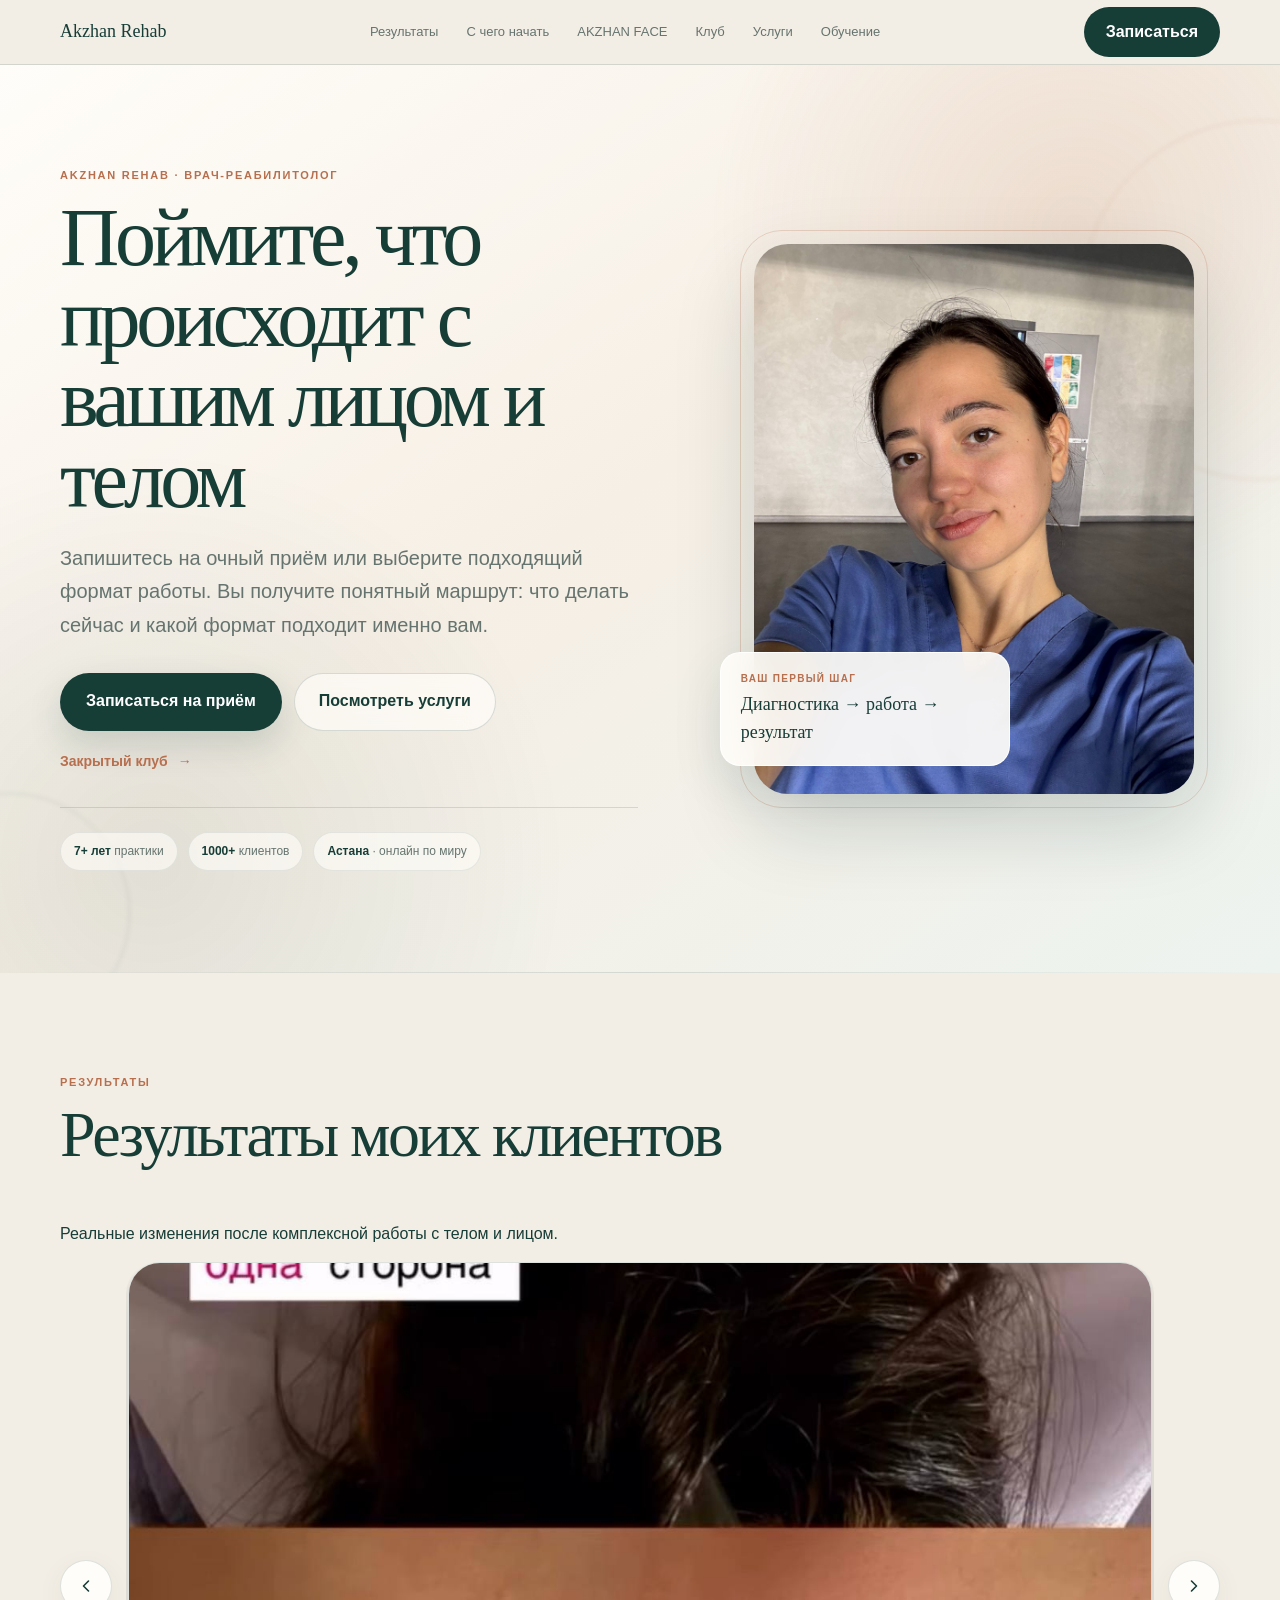
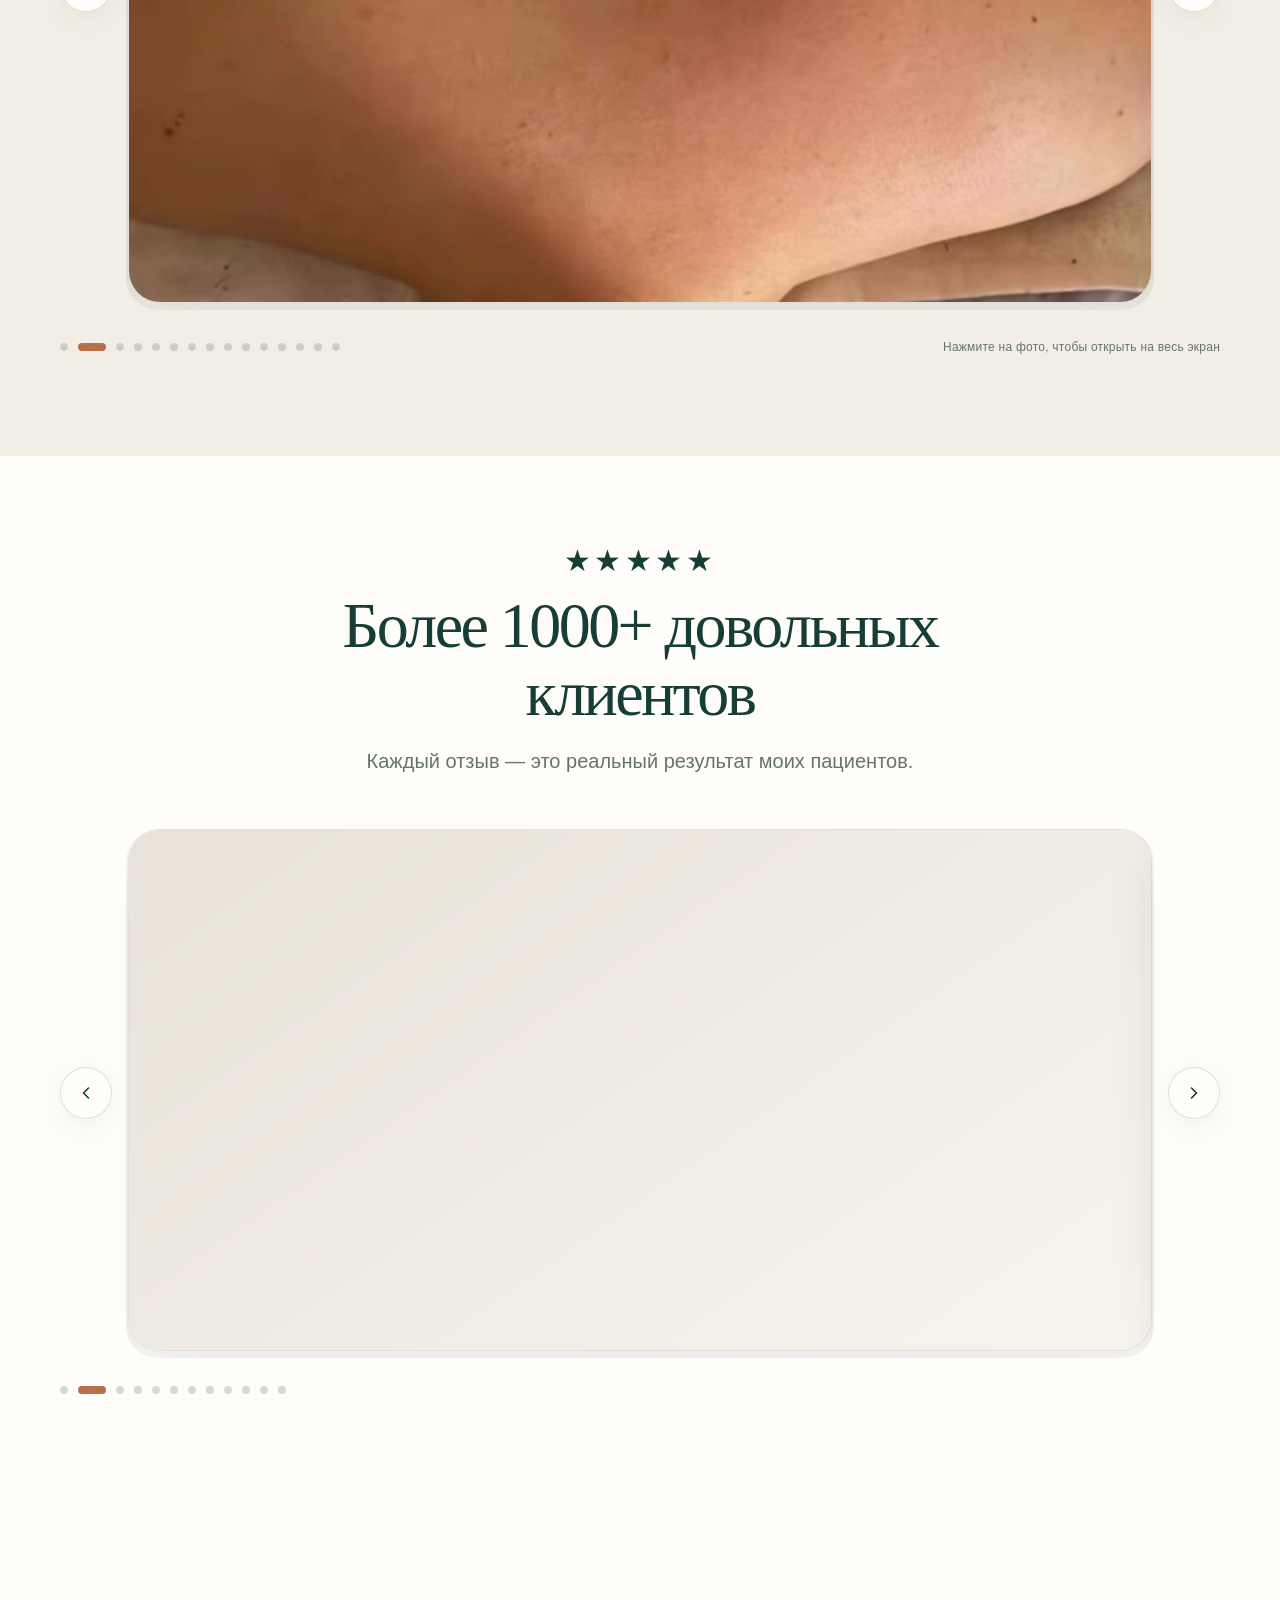
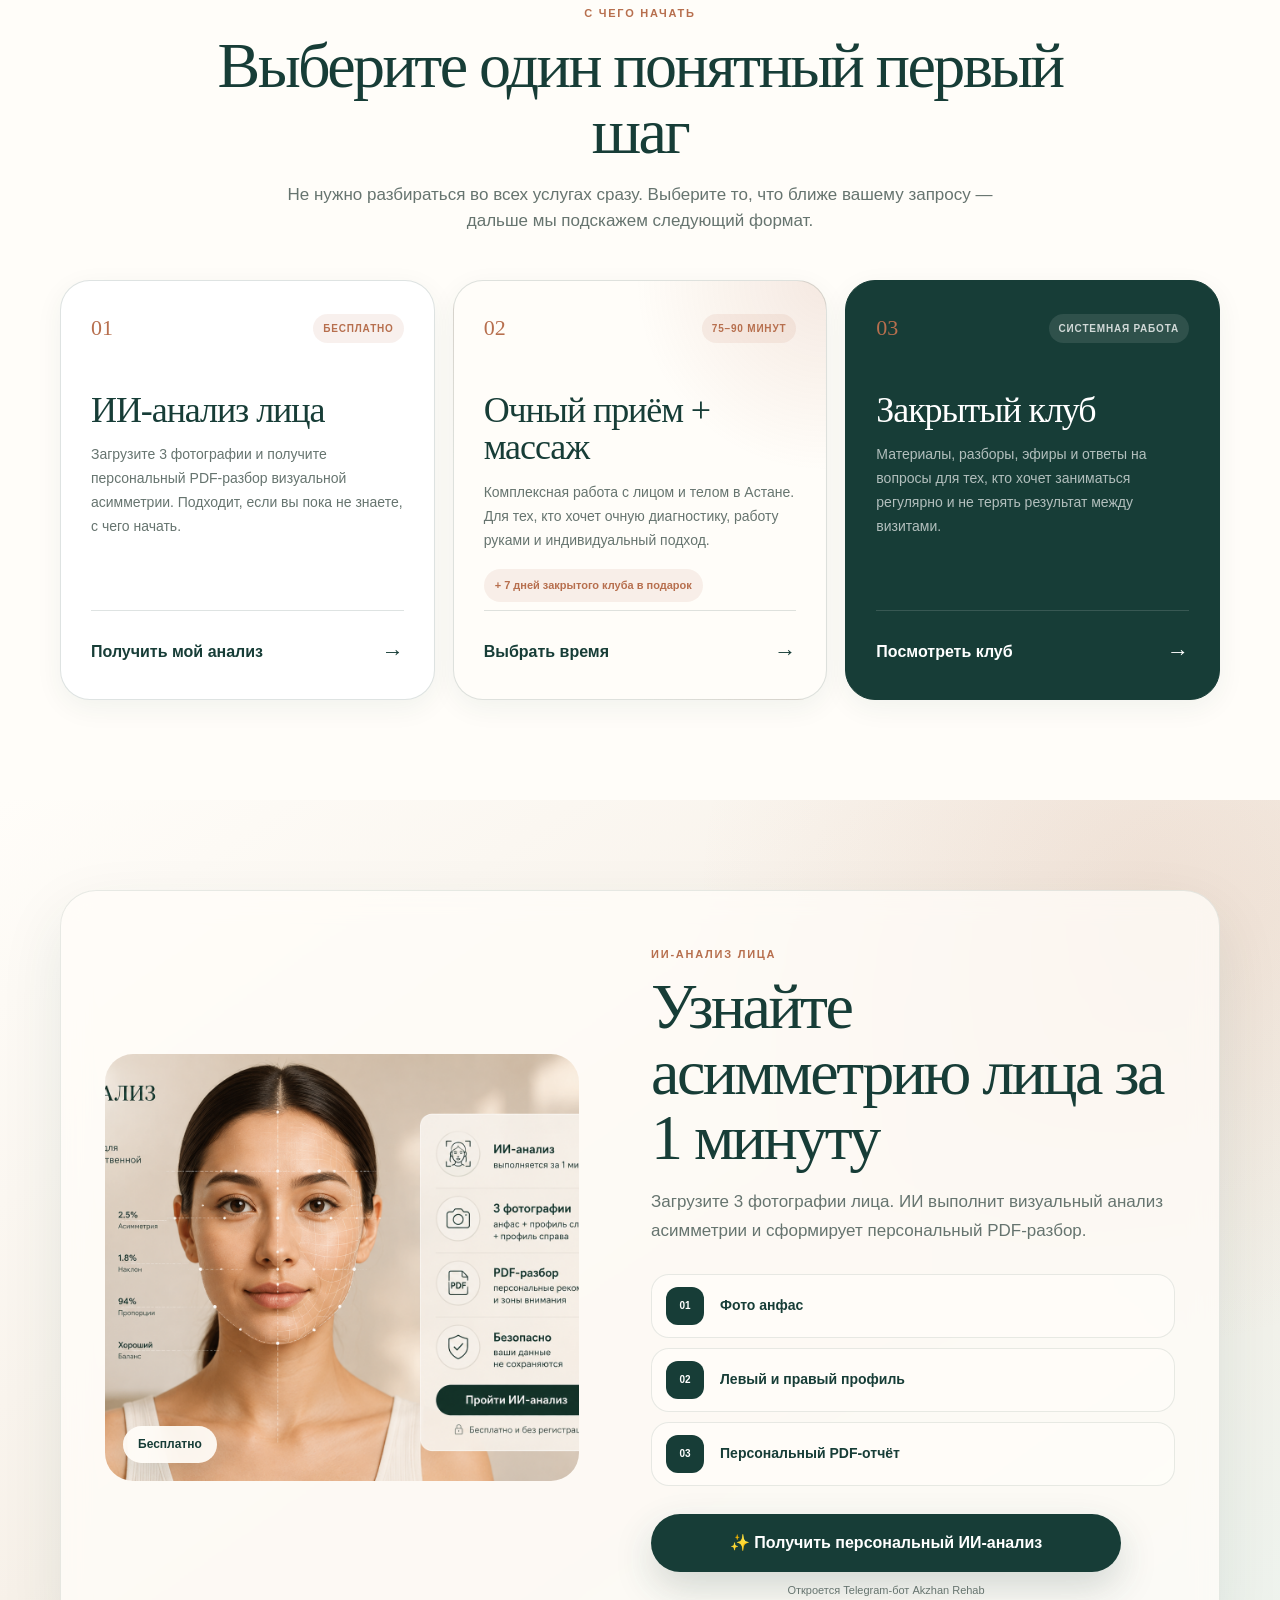
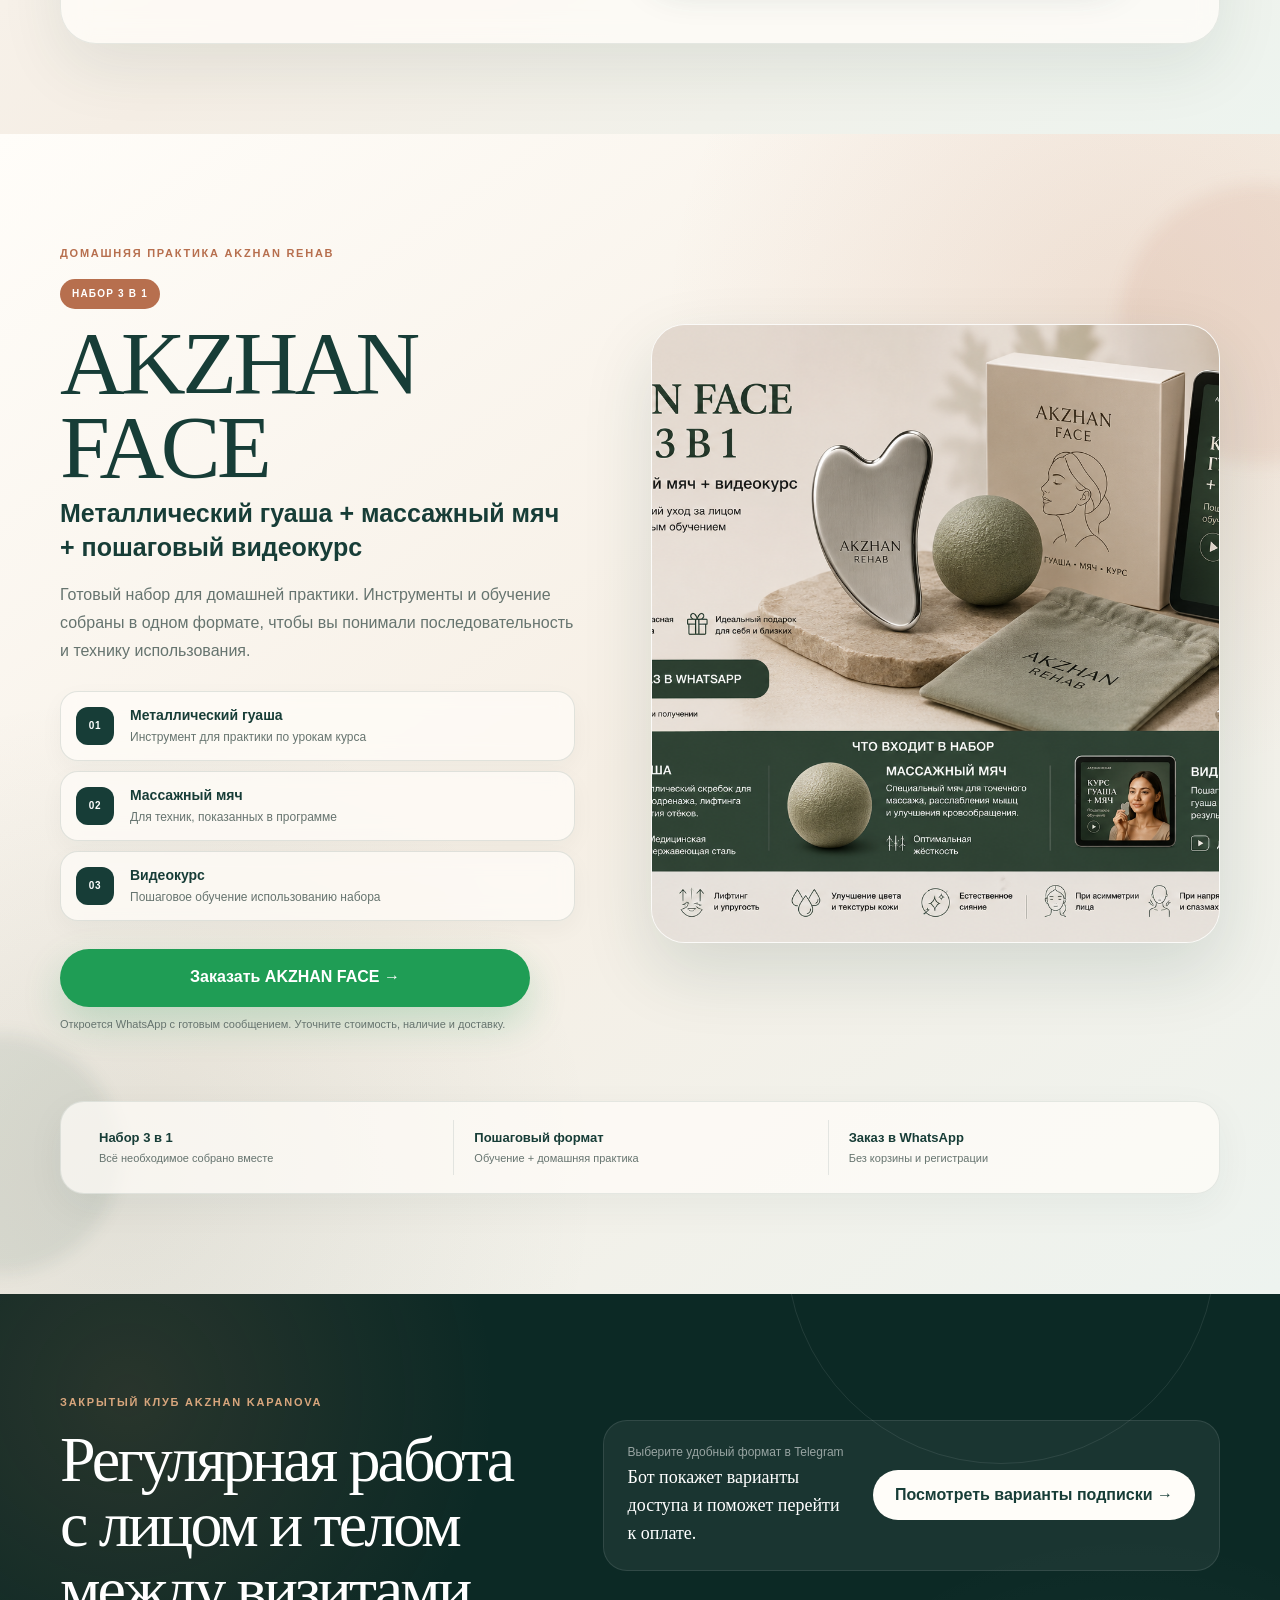
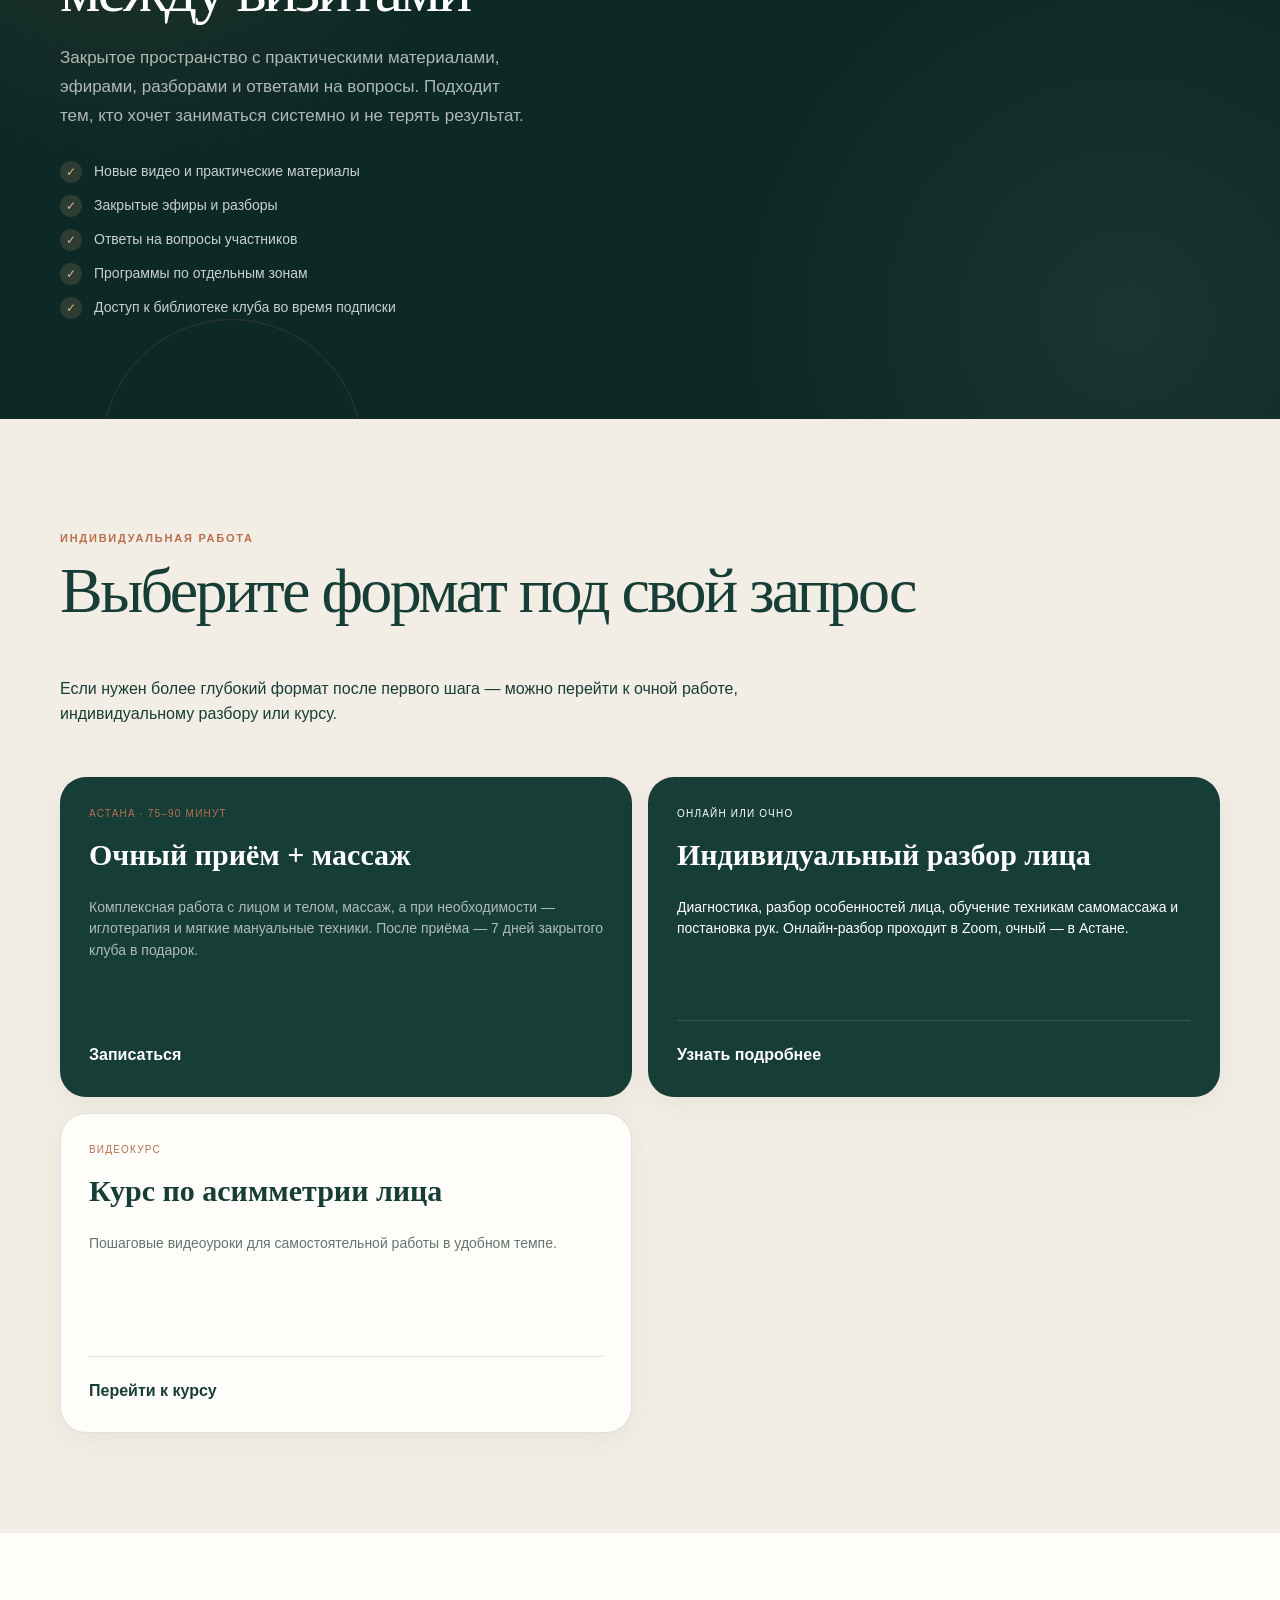
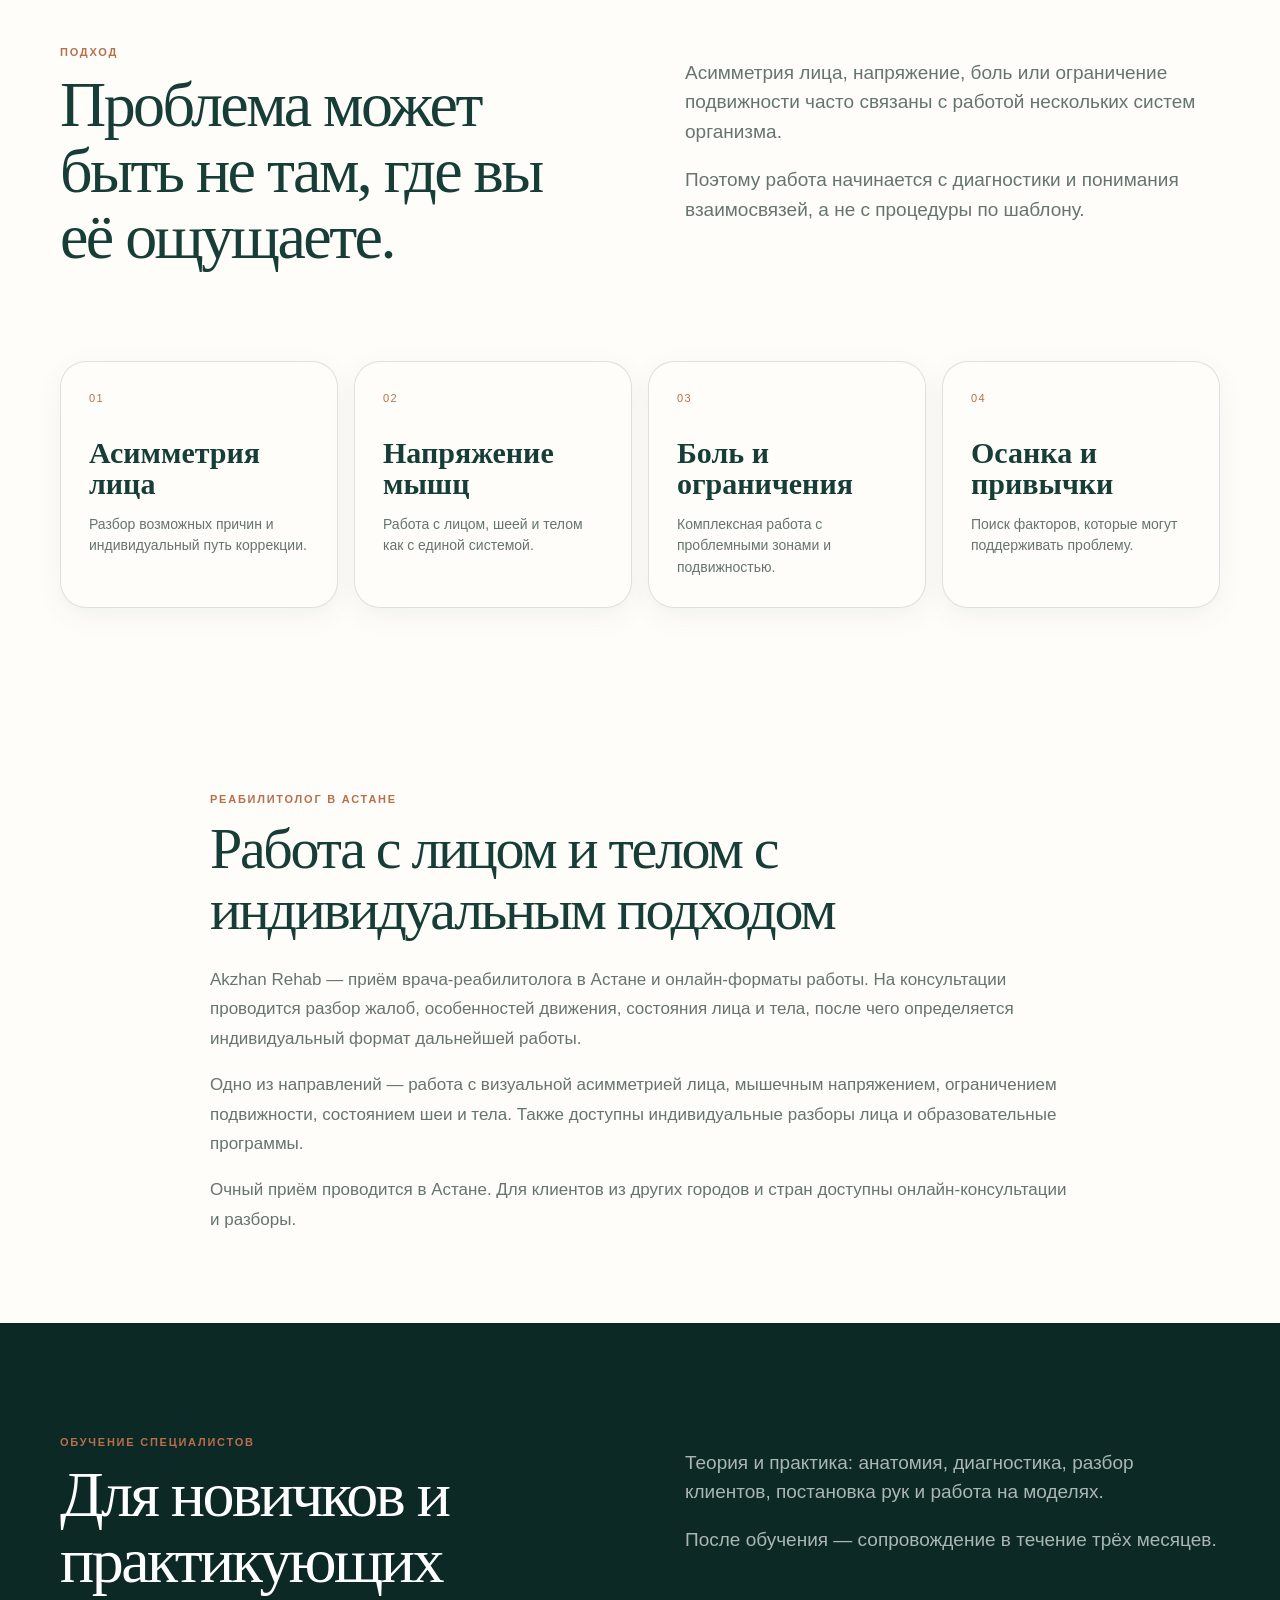
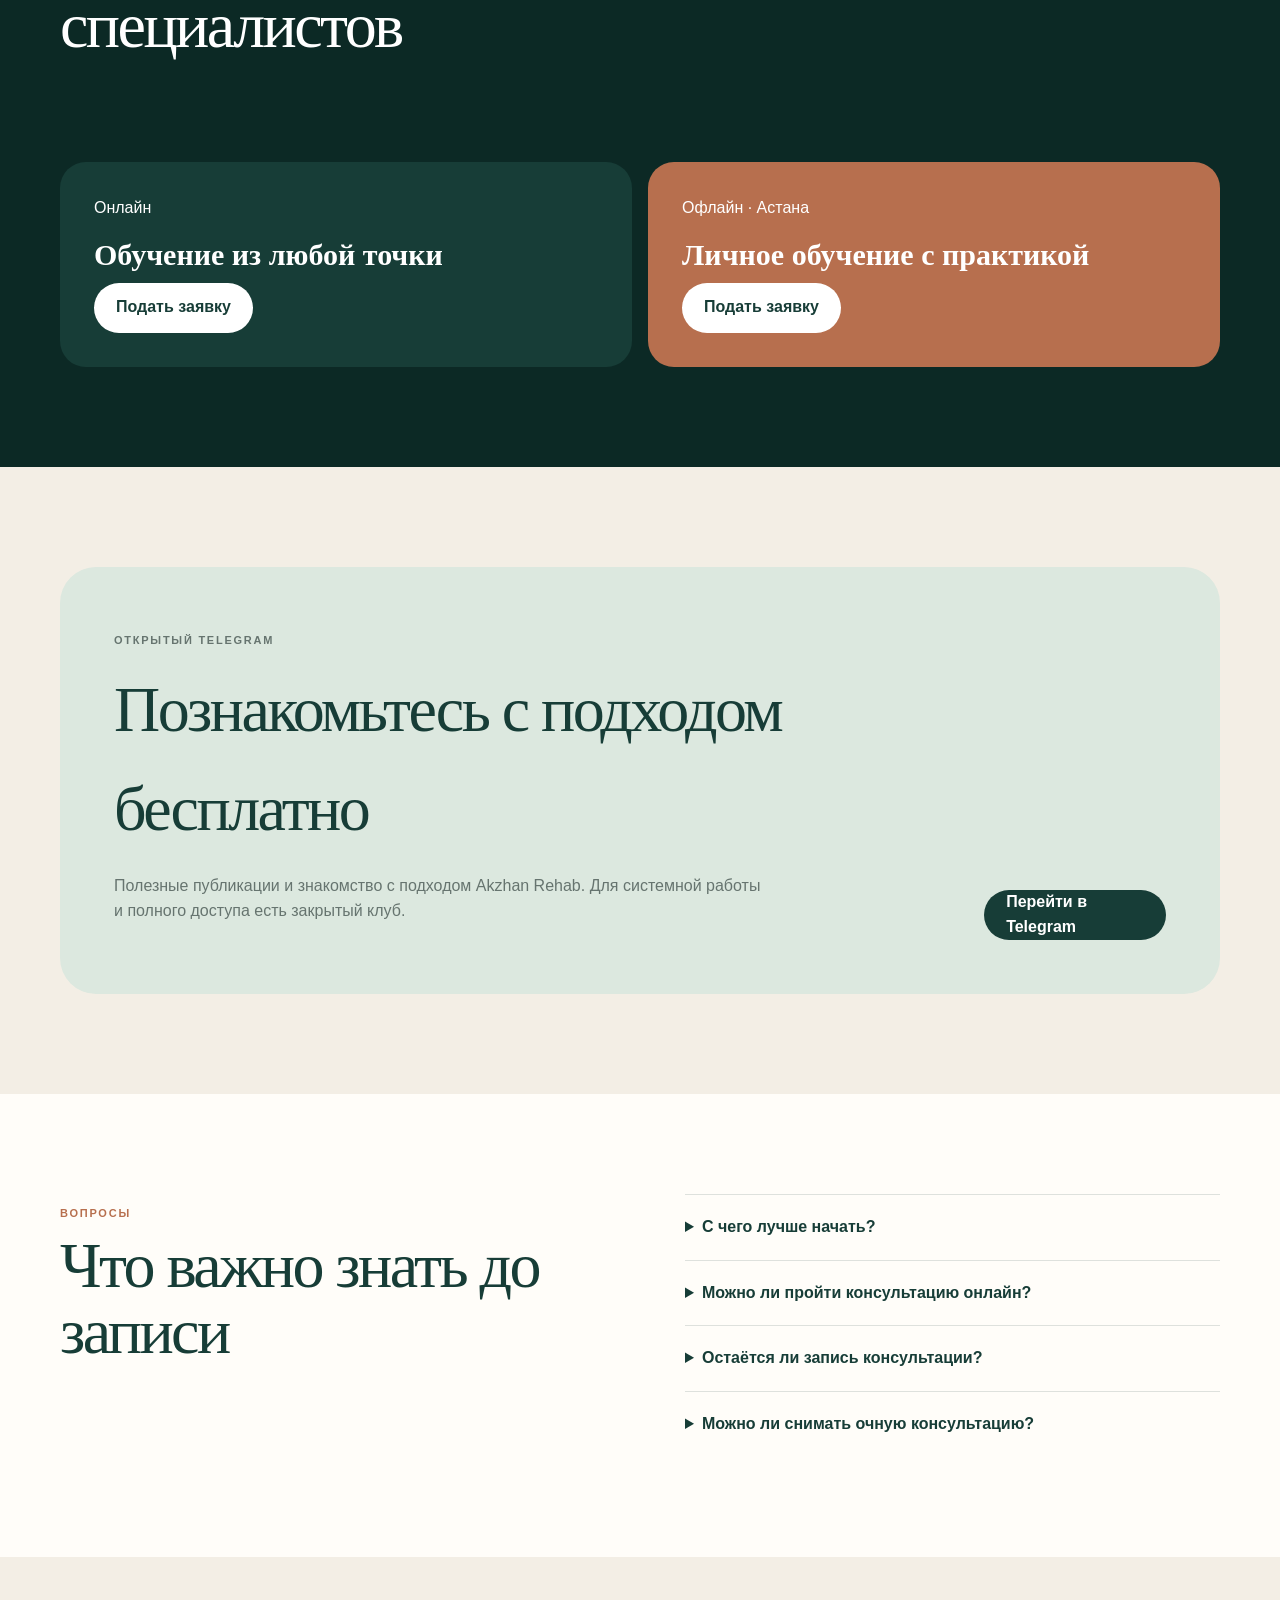
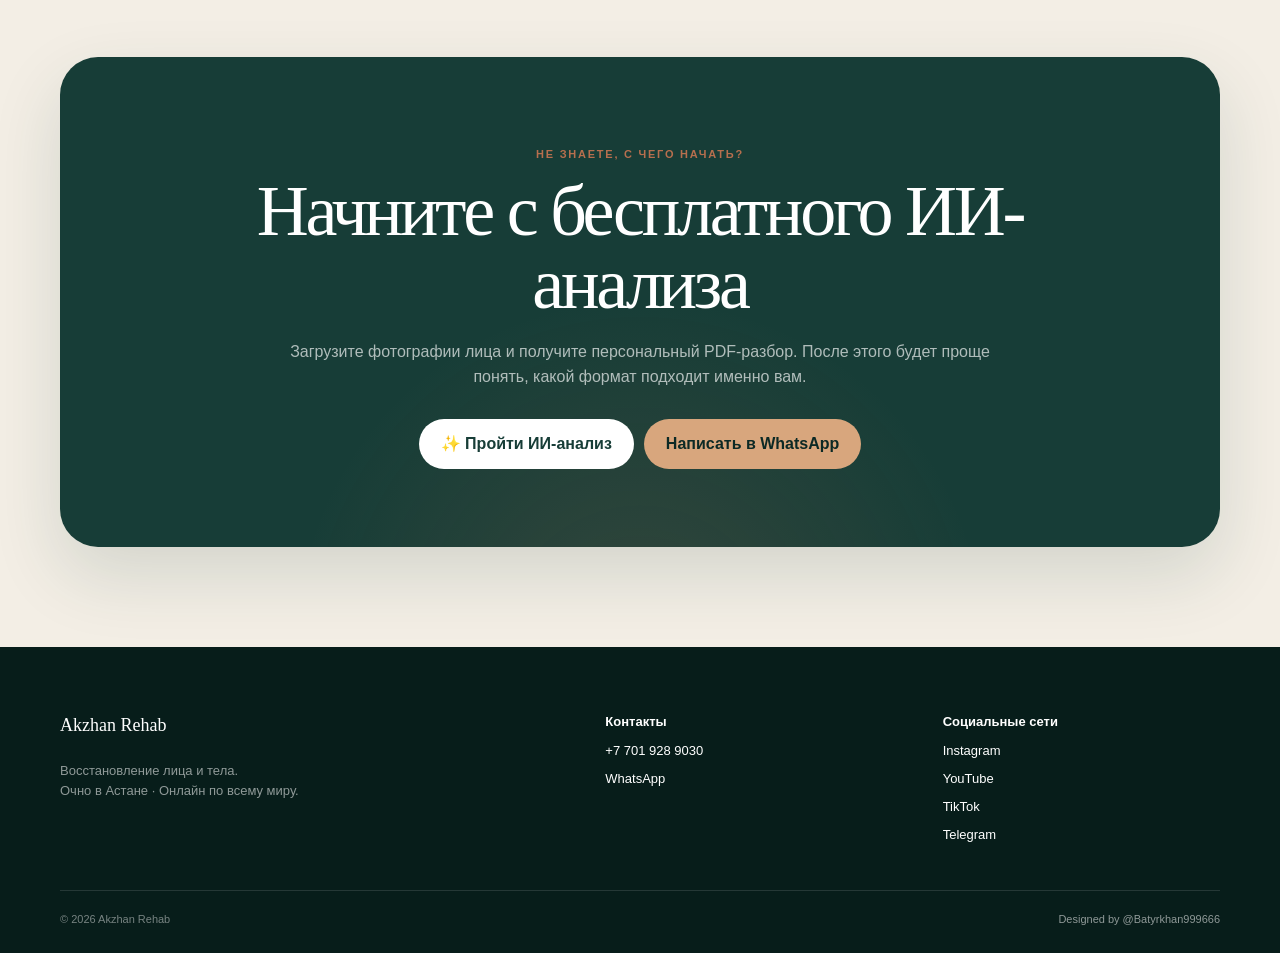
==== commit 9ddcf913: "Update homepage" ====
--- a/index.html
+++ b/index.html
@@ -366,23 +366,23 @@
 
           <p class="funnel-hero-lead reveal">
 
-            Начните с бесплатного ИИ-анализа или запишитесь на очный приём.
-
-            Дальше вы получите понятный маршрут: что делать сейчас и какой формат подходит именно вам.
+            Запишитесь на очный приём или выберите подходящий формат работы.
+
+            Вы получите понятный маршрут: что делать сейчас и какой формат подходит именно вам.
 
           </p>
 
           <div class="funnel-hero-actions reveal">
 
-            <a class="btn funnel-primary" href="https://t.me/AkzhanMassagebot?start=site" target="_blank" rel="noopener noreferrer">
-
-              ✨ Получить ИИ-анализ бесплатно
+            <a class="btn funnel-primary" href="https://wa.me/77019289030?text=%D0%97%D0%B4%D1%80%D0%B0%D0%B2%D1%81%D1%82%D0%B2%D1%83%D0%B9%D1%82%D0%B5%21%20%D0%A5%D0%BE%D1%87%D1%83%20%D0%B7%D0%B0%D0%BF%D0%B8%D1%81%D0%B0%D1%82%D1%8C%D1%81%D1%8F%20%D0%BD%D0%B0%20%D0%BE%D1%87%D0%BD%D1%8B%D0%B9%20%D0%BF%D1%80%D0%B8%D1%91%D0%BC%20%2B%20%D0%BC%D0%B0%D1%81%D1%81%D0%B0%D0%B6.%20%D0%97%D0%B0%D1%8F%D0%B2%D0%BA%D0%B0%20%D1%81%20%D1%81%D0%B0%D0%B9%D1%82%D0%B0." target="_blank" rel="noopener noreferrer">
+
+              Записаться на приём
 
             </a>
 
-            <a class="btn funnel-secondary" href="https://wa.me/77019289030?text=%D0%97%D0%B4%D1%80%D0%B0%D0%B2%D1%81%D1%82%D0%B2%D1%83%D0%B9%D1%82%D0%B5%21%20%D0%A5%D0%BE%D1%87%D1%83%20%D0%B7%D0%B0%D0%BF%D0%B8%D1%81%D0%B0%D1%82%D1%8C%D1%81%D1%8F%20%D0%BD%D0%B0%20%D0%BE%D1%87%D0%BD%D1%8B%D0%B9%20%D0%BF%D1%80%D0%B8%D1%91%D0%BC%20%2B%20%D0%BC%D0%B0%D1%81%D1%81%D0%B0%D0%B6.%20%D0%97%D0%B0%D1%8F%D0%B2%D0%BA%D0%B0%20%D1%81%20%D1%81%D0%B0%D0%B9%D1%82%D0%B0." target="_blank" rel="noopener noreferrer">
-
-              Записаться на приём
+            <a class="btn funnel-secondary" href="#services">
+
+              Посмотреть услуги
 
             </a>
 
@@ -426,7 +426,7 @@
 
               <span>Ваш первый шаг</span>
 
-              <strong>Анализ → решение → результат</strong>
+              <strong>Диагностика → работа → результат</strong>
 
             </div>
 
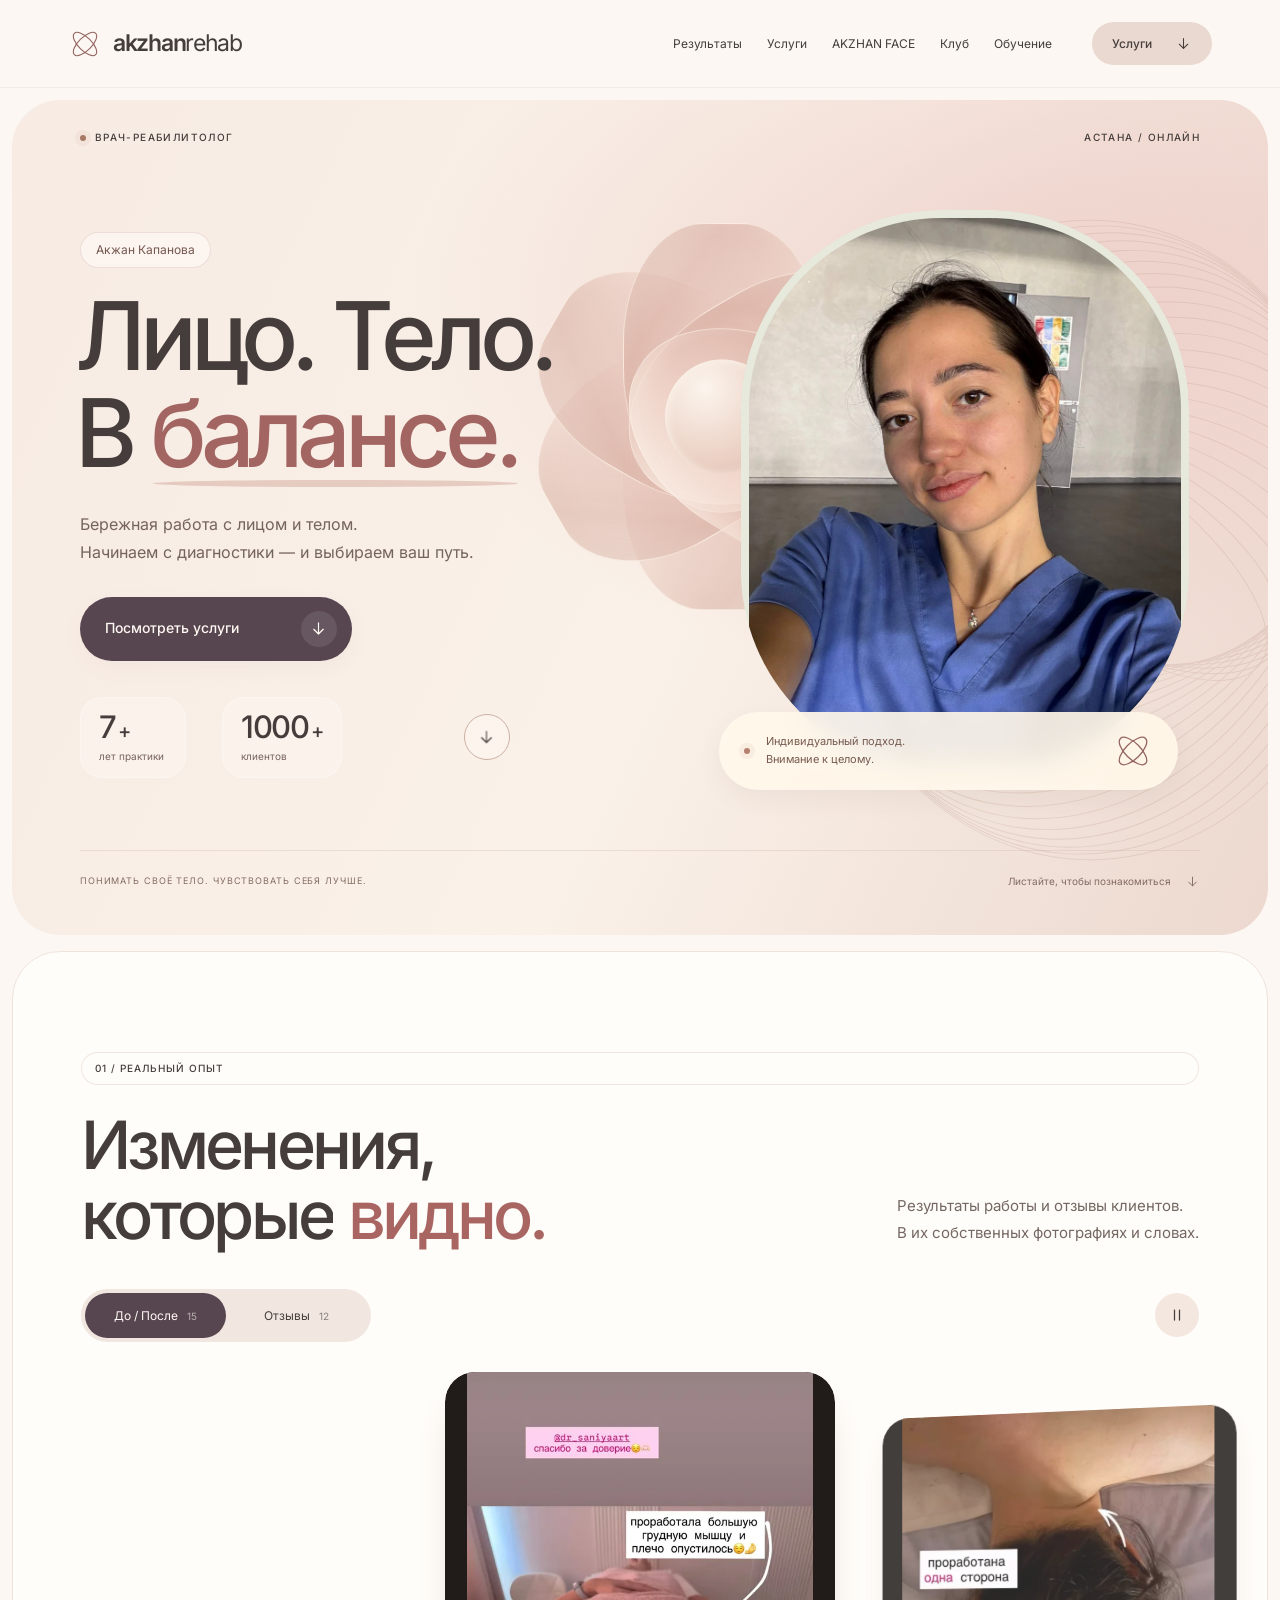
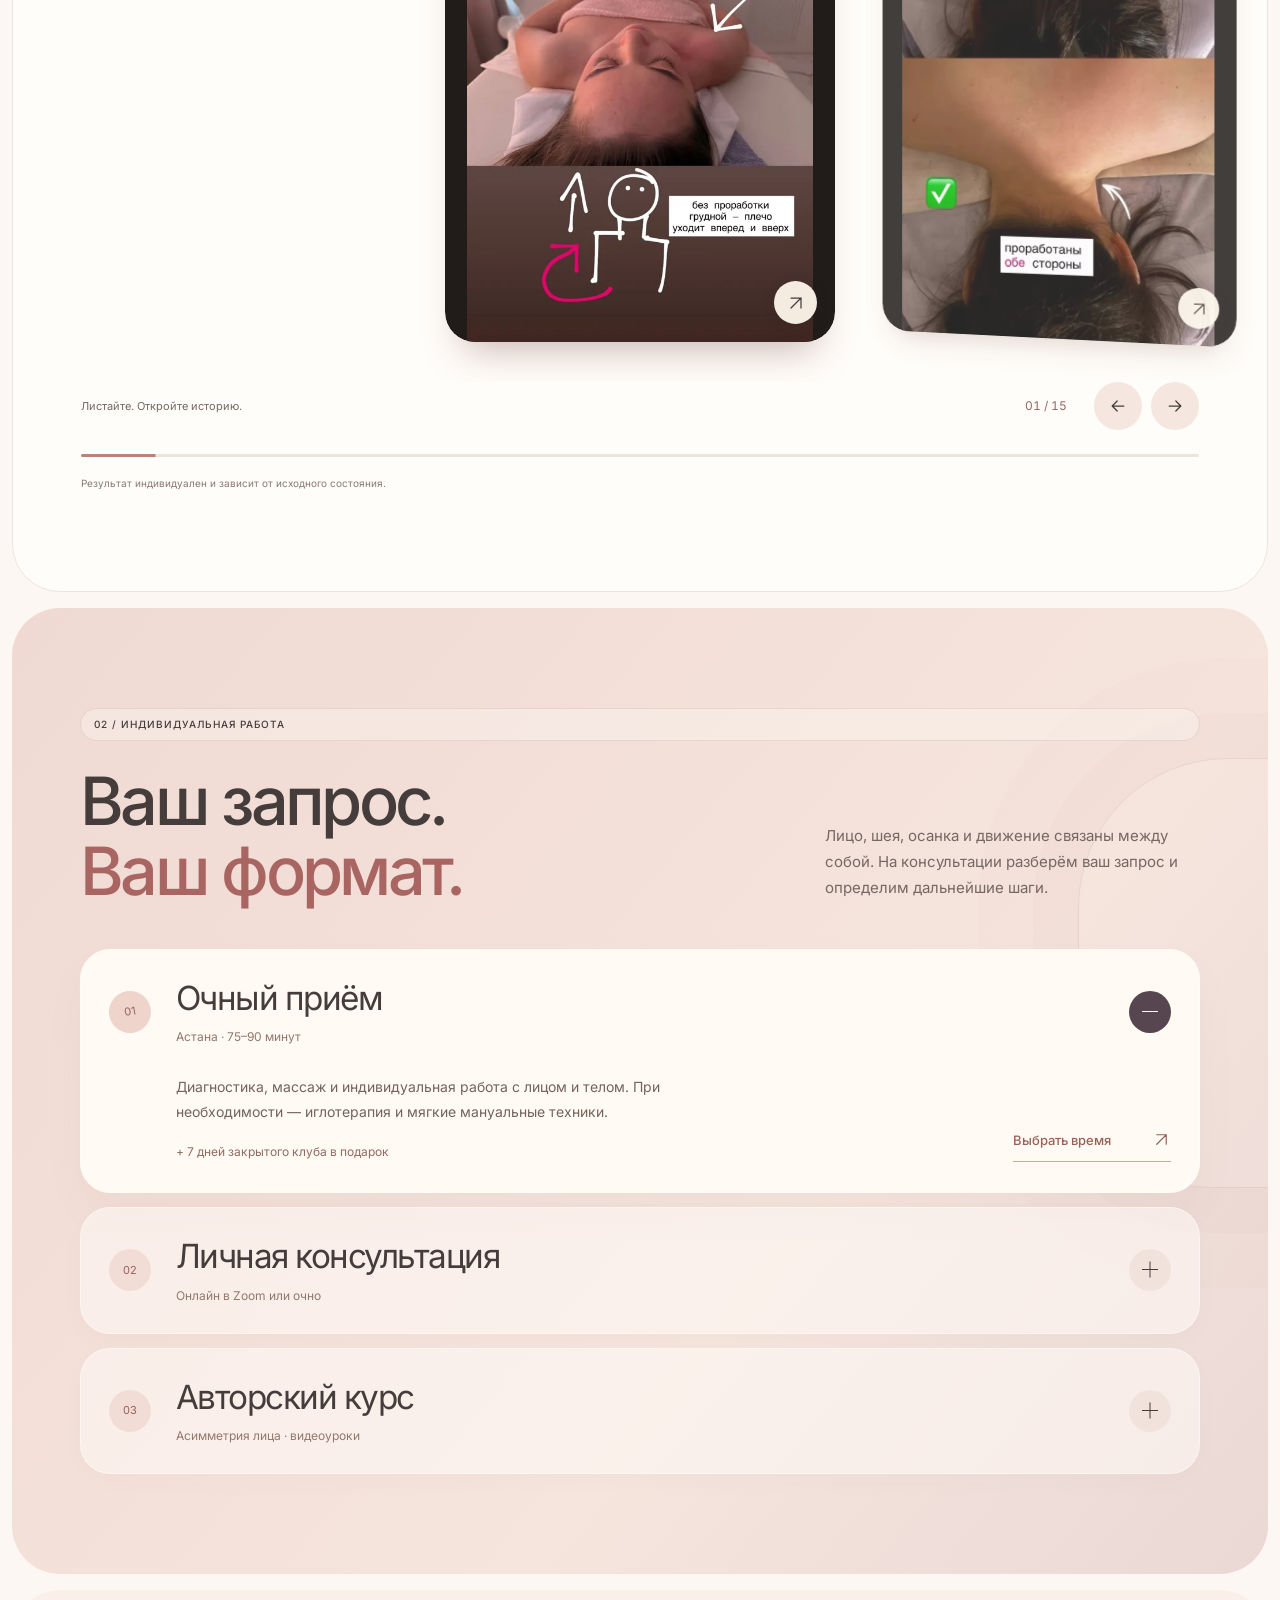
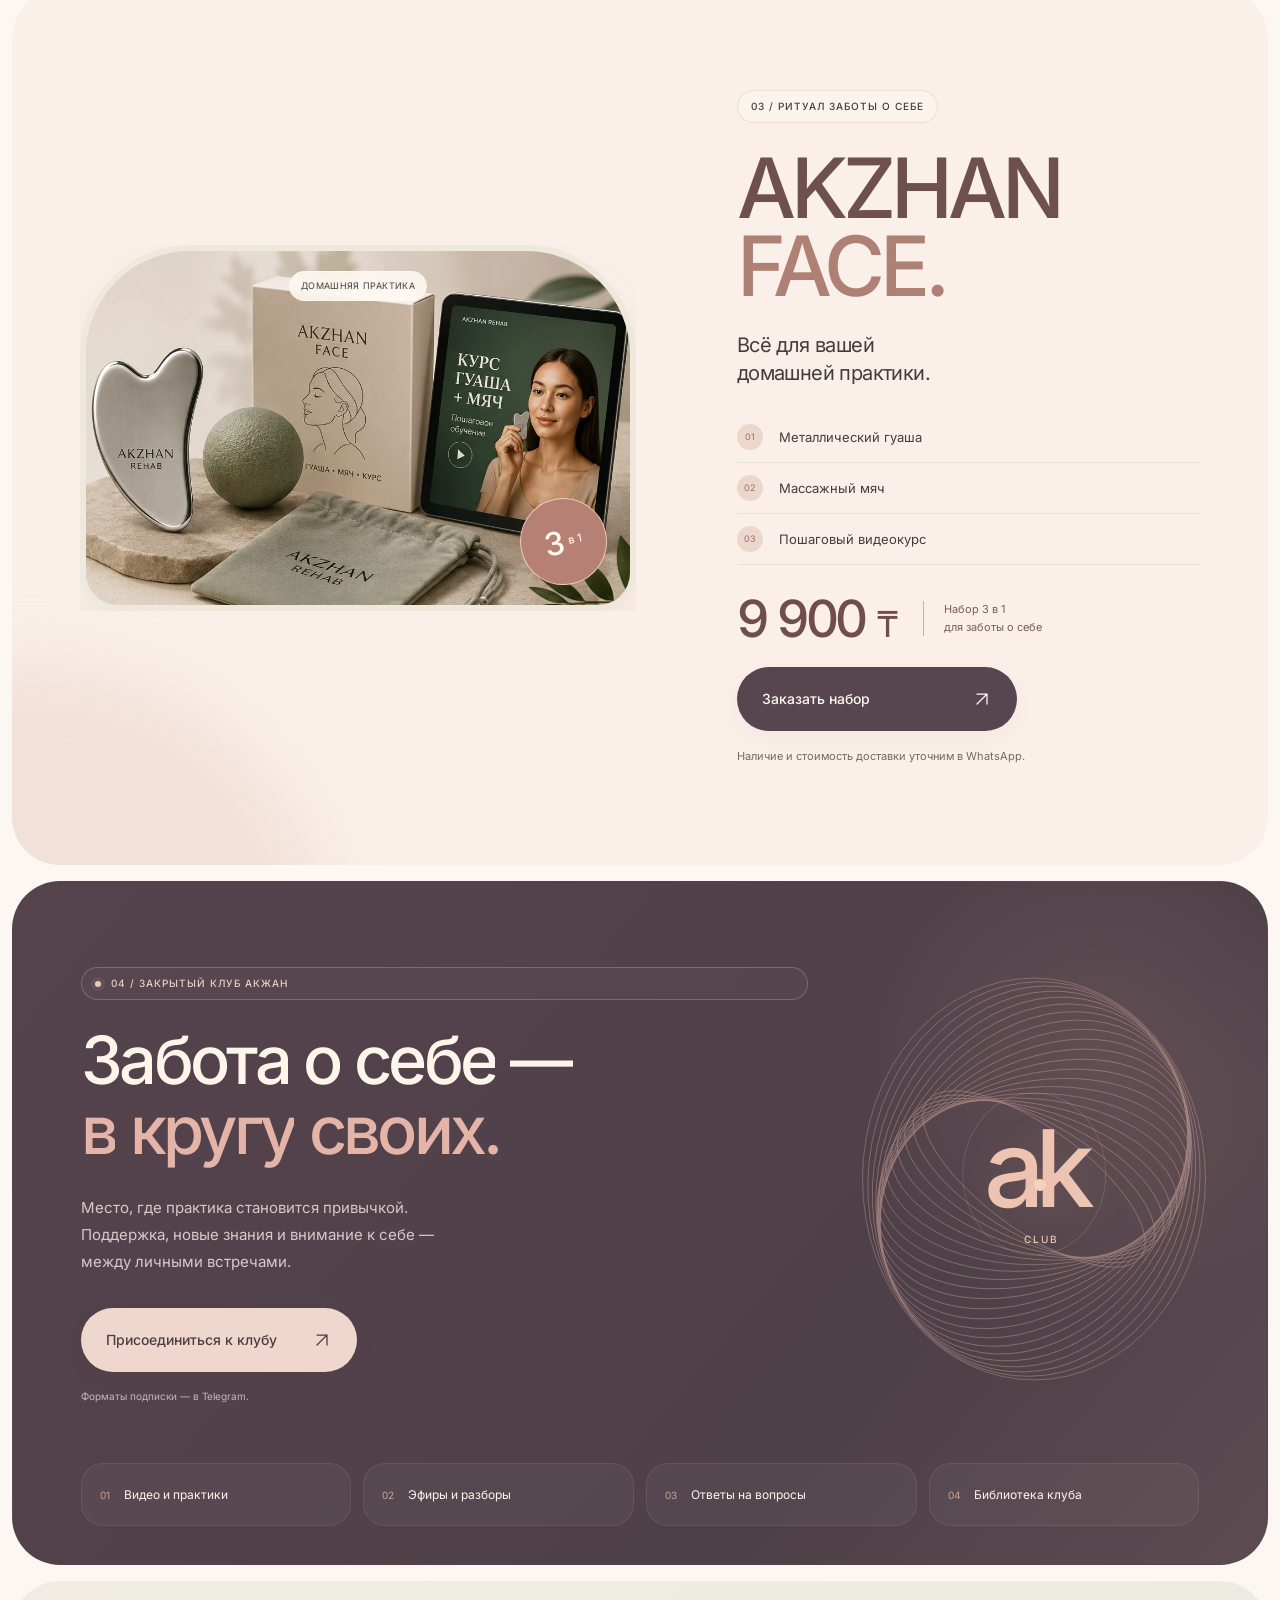
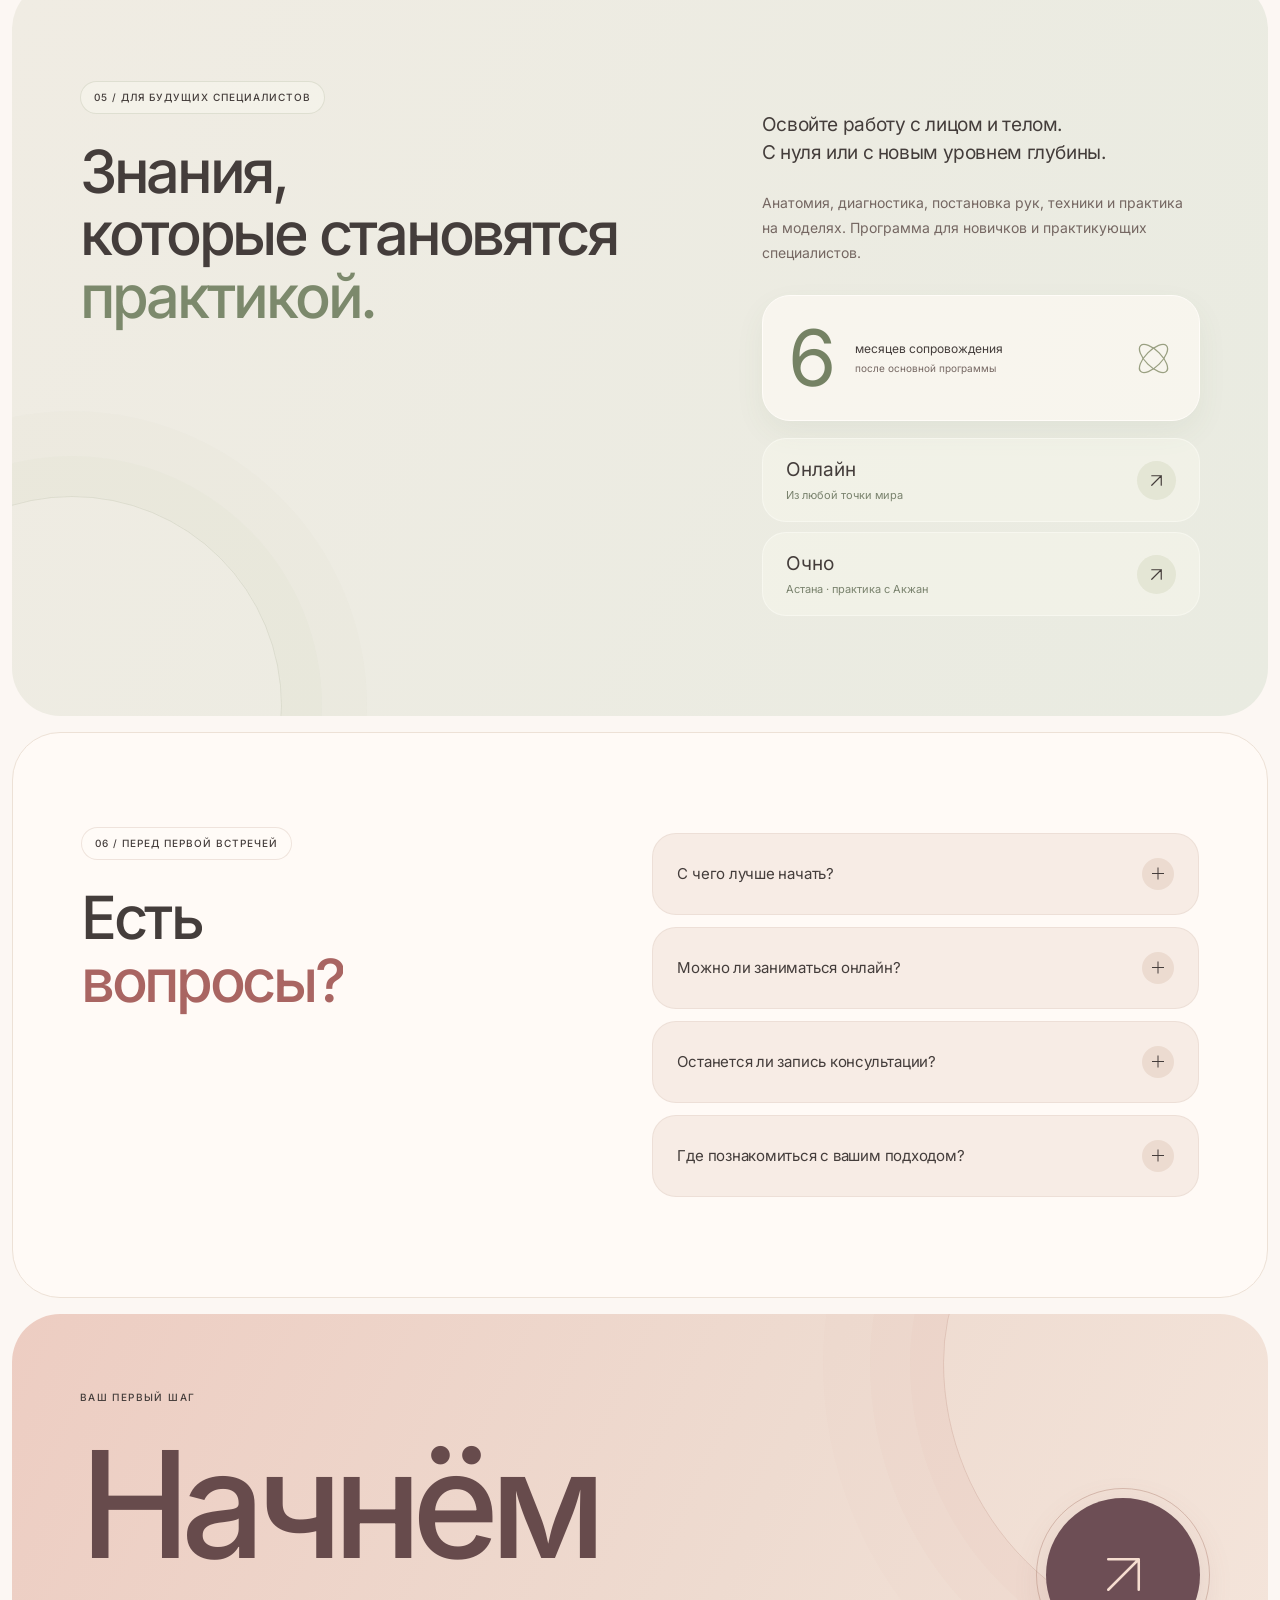
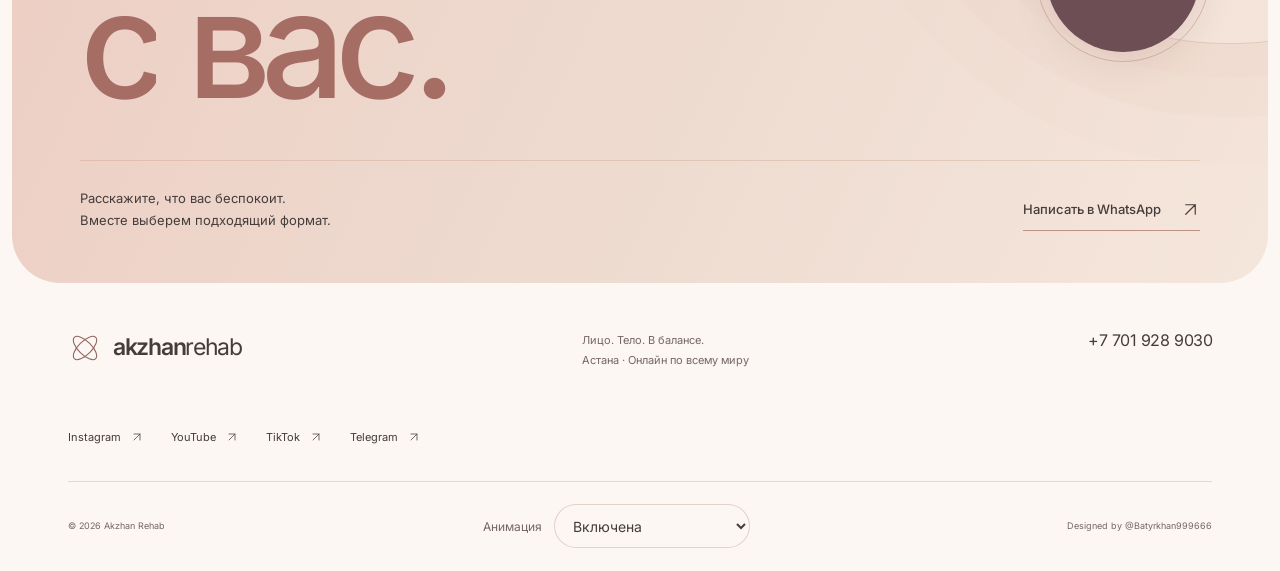
==== commit b0e5f5cb: "Update Akzhan Rehab site" ====
--- a/index.html
+++ b/index.html
@@ -1,1437 +1,160 @@
-<!DOCTYPE html>
+<!doctype html>
+<html lang="ru">
+<head>
+  <meta charset="UTF-8">
+  <meta name="viewport" content="width=device-width, initial-scale=1, viewport-fit=cover">
+  <meta name="theme-color" content="#fcf7f3">
+  <title>Врач-реабилитолог в Астане — лицо, тело, асимметрия | Akzhan Rehab</title>
+  <meta name="description" content="Акжан Капанова — врач-реабилитолог в Астане. Индивидуальная работа с лицом и телом, консультации онлайн, авторский курс и обучение специалистов.">
+  <meta name="robots" content="index, follow">
+  <link rel="canonical" href="https://www.akzhanrehab.help/">
+  <meta property="og:type" content="website">
+  <meta property="og:locale" content="ru_KZ">
+  <meta property="og:site_name" content="Akzhan Rehab">
+  <meta property="og:title" content="Akzhan Rehab — лицо и тело в балансе">
+  <meta property="og:description" content="Бережная работа с лицом и телом. Очно в Астане и онлайн по всему миру.">
+  <meta property="og:url" content="https://www.akzhanrehab.help/">
+  <meta property="og:image" content="https://www.akzhanrehab.help/hero-doctor.jpg">
+  <meta name="twitter:card" content="summary_large_image">
+  <meta name="twitter:title" content="Akzhan Rehab — лицо и тело в балансе">
+  <meta name="twitter:description" content="Акжан Капанова. Врач-реабилитолог. Астана и онлайн.">
+  <meta name="twitter:image" content="https://www.akzhanrehab.help/hero-doctor.jpg">
+  <link rel="icon" type="image/svg+xml" href="assets/favicon.svg">
+  <link rel="preload" href="assets/fonts/inter-400.woff" as="font" type="font/woff" crossorigin>
+  <link rel="preload" href="assets/fonts/inter-500.woff" as="font" type="font/woff" crossorigin>
+  <link rel="stylesheet" href="style.css?v=20260924-motion4">
+  <script type="application/ld+json">{"@context":"https://schema.org","@graph":[{"@type":"MedicalOrganization","@id":"https://www.akzhanrehab.help/#organization","name":"Akzhan Rehab","alternateName":"Акжан Рехаб","url":"https://www.akzhanrehab.help/","description":"Akzhan Rehab — диагностика и комплексная работа с лицом и телом, асимметрией, мышечным напряжением, болью и ограничением подвижности. Очно в Астане и онлайн.","image":"https://www.akzhanrehab.help/hero-doctor.jpg","telephone":"+77019289030","medicalSpecialty":"https://schema.org/Physiotherapy","areaServed":[{"@type":"City","name":"Астана"},{"@type":"Country","name":"Казахстан"}],"employee":{"@id":"https://www.akzhanrehab.help/#akzhan-kapanova"},"contactPoint":{"@type":"ContactPoint","telephone":"+77019289030","contactType":"Запись на консультацию","availableLanguage":["ru","kk"],"url":"https://wa.me/77019289030"},"sameAs":["https://www.instagram.com/akzhan_rehab","https://www.youtube.com/@akzhan_rehab","https://www.tiktok.com/@akzhan_rehab","https://t.me/akzhan_ak"],"hasOfferCatalog":{"@type":"OfferCatalog","name":"Услуги Akzhan Rehab","itemListElement":[{"@type":"Offer","itemOffered":{"@type":"Service","name":"Очный приём + массаж"}},{"@type":"Offer","itemOffered":{"@type":"Service","name":"Личная консультация и обучение самомассажу лица"}},{"@type":"Offer","itemOffered":{"@type":"Service","name":"Авторский курс по асимметрии лица"}},{"@type":"Offer","itemOffered":{"@type":"Service","name":"Закрытый клуб Акжан"}},{"@type":"Offer","itemOffered":{"@type":"Service","name":"Обучение специалистов"}}]}},{"@type":"Person","@id":"https://www.akzhanrehab.help/#akzhan-kapanova","name":"Акжан Капанова","jobTitle":"Врач-реабилитолог","url":"https://www.akzhanrehab.help/","image":"https://www.akzhanrehab.help/hero-doctor.jpg","worksFor":{"@id":"https://www.akzhanrehab.help/#organization"},"sameAs":["https://www.instagram.com/akzhan_rehab","https://www.youtube.com/@akzhan_rehab","https://www.tiktok.com/@akzhan_rehab","https://t.me/akzhan_ak"]}]}</script>
+  <script src="script.js?v=20260924-motion4" defer></script>
+<noscript><style>.gallery-toolbar,.gallery-navigation,.menu-toggle,.hero-scroll{display:none!important}.gallery-panel[hidden]{display:block!important;margin-top:30px}.header-cta{display:flex!important}</style></noscript>
+</head>
+<body>
+<a class="skip-link" href="#main">Перейти к содержимому</a>
+<div class="journey-curtain" aria-hidden="true" hidden><div class="journey-caption"><svg class="brand-mark" viewBox="0 0 36 36"><ellipse cx="18" cy="18" rx="7" ry="16" transform="rotate(45 18 18)"/><ellipse cx="18" cy="18" rx="7" ry="16" transform="rotate(-45 18 18)"/></svg><span>Ваш формат.<br>Ваше время для себя.</span></div></div>
+<div class="reading-progress" aria-hidden="true"></div>
+<header class="header" id="top">
+  <div class="container nav">
+    <a class="brand" href="#top" aria-label="Akzhan Rehab — на главную"><svg class="brand-mark" viewBox="0 0 36 36" fill="none" aria-hidden="true"><ellipse cx="18" cy="18" rx="7" ry="16" transform="rotate(45 18 18)"/><ellipse cx="18" cy="18" rx="7" ry="16" transform="rotate(-45 18 18)"/></svg><span>akzhan<span class="brand-light">rehab</span></span></a>
+    <nav class="desktop-nav" aria-label="Основная навигация"><a href="#results">Результаты</a><a href="#services">Услуги</a><a href="#shop">AKZHAN FACE</a><a href="#club">Клуб</a><a href="#education">Обучение</a></nav>
+    <a class="header-cta" href="#services" data-journey>Услуги <svg viewBox="0 0 24 24" fill="none" aria-hidden="true"><path d="M12 5v14m-6-6 6 6 6-6"/></svg></a>
+    <button class="menu-toggle" type="button" aria-label="Открыть меню" aria-controls="mobile-menu" aria-expanded="false"><span></span><span></span></button>
+  </div>
+</header>
+<dialog class="mobile-menu" id="mobile-menu" aria-label="Меню сайта">
+  <div class="menu-top"><span class="overline">AKZHAN REHAB</span><button class="icon-button menu-close" type="button" aria-label="Закрыть меню"><svg viewBox="0 0 24 24" aria-hidden="true"><path d="m6 6 12 12M18 6 6 18"/></svg></button></div>
+  <nav aria-label="Мобильная навигация"><a href="#results"><span>01</span>Результаты <svg viewBox="0 0 24 24" fill="none" aria-hidden="true"><path d="M6 18 18 6M6 6h12v12"/></svg></a><a href="#services"><span>02</span>Услуги <svg viewBox="0 0 24 24" fill="none" aria-hidden="true"><path d="M6 18 18 6M6 6h12v12"/></svg></a><a href="#shop"><span>03</span>AKZHAN FACE <svg viewBox="0 0 24 24" fill="none" aria-hidden="true"><path d="M6 18 18 6M6 6h12v12"/></svg></a><a href="#club"><span>04</span>Клуб <svg viewBox="0 0 24 24" fill="none" aria-hidden="true"><path d="M6 18 18 6M6 6h12v12"/></svg></a><a href="#education"><span>05</span>Обучение <svg viewBox="0 0 24 24" fill="none" aria-hidden="true"><path d="M6 18 18 6M6 6h12v12"/></svg></a><a href="#faq"><span>06</span>Вопросы <svg viewBox="0 0 24 24" fill="none" aria-hidden="true"><path d="M6 18 18 6M6 6h12v12"/></svg></a></nav>
+  <a class="button button-light menu-book" href="https://wa.me/77019289030?text=%D0%97%D0%B4%D1%80%D0%B0%D0%B2%D1%81%D1%82%D0%B2%D1%83%D0%B9%D1%82%D0%B5%21%20%D0%A5%D0%BE%D1%87%D1%83%20%D0%B7%D0%B0%D0%BF%D0%B8%D1%81%D0%B0%D1%82%D1%8C%D1%81%D1%8F%20%D0%BD%D0%B0%20%D0%BE%D1%87%D0%BD%D1%8B%D0%B9%20%D0%BF%D1%80%D0%B8%D1%91%D0%BC%20%2B%20%D0%BC%D0%B0%D1%81%D1%81%D0%B0%D0%B6.%20%D0%97%D0%B0%D1%8F%D0%B2%D0%BA%D0%B0%20%D1%81%20%D1%81%D0%B0%D0%B9%D1%82%D0%B0%20Akzhan%20Rehab." target="_blank" rel="noopener noreferrer">Записаться на приём <svg viewBox="0 0 24 24" fill="none" aria-hidden="true"><path d="M5 12h14M13 6l6 6-6 6"/></svg></a>
+  <label class="motion-setting" hidden><span>Анимация</span><select class="motion-select"><option value="full" selected>Включена</option><option value="auto">Как на устройстве</option><option value="reduced">Выключена</option></select></label>
+  <p class="menu-location">Астана · Онлайн по всему миру</p>
+</dialog>
 
-<html lang="ru">
+<main id="main">
+  <section class="hero" aria-labelledby="hero-title">
+    <div class="hero-bloom motion-drift" data-drift="0.045" aria-hidden="true"><div class="bloom-sculpture"><i></i><i></i><i></i><i></i><i></i><i></i><span class="bloom-heart"></span></div></div>
+    <div class="container hero-inner">
+      <div class="hero-topline"><p class="overline"><span class="status-dot"></span>Врач-реабилитолог</p><span class="overline hero-location">Астана / Онлайн</span></div>
+      <div class="hero-grid">
+        <div class="hero-copy">
+          <p class="hero-name">Акжан Капанова</p>
+          <h1 id="hero-title"><span class="title-line"><span>Лицо. Тело.</span></span><span class="title-line"><span>В <em class="hero-accent">балансе.</em></span></span></h1>
+          <p class="hero-description">Бережная работа с лицом и телом.<br>Начинаем с диагностики —<br class="mobile-break"> и выбираем ваш путь.</p>
+          <a class="button button-dark hero-book" href="#services" data-journey>Посмотреть услуги <span class="button-icon"><svg viewBox="0 0 24 24" fill="none" aria-hidden="true"><path d="M12 5v14m-6-6 6 6 6-6"/></svg></span></a>
+          <div class="hero-trust"><p><strong><span class="count-value" data-count="7">7</span><span>+</span></strong><span>лет практики</span></p><p><strong><span class="count-value" data-count="1000">1000</span><span>+</span></strong><span>клиентов</span></p><a href="#results" class="hero-scroll" aria-label="Посмотреть результаты"><svg viewBox="0 0 24 24" fill="none" aria-hidden="true"><path d="M5 12h14M13 6l6 6-6 6"/></svg></a></div>
+        </div>
+        <div class="hero-visual">
+          <div class="portrait-frame"><img src="assets/images/doctor.webp" alt="Акжан Капанова — врач-реабилитолог" width="960" height="1280" fetchpriority="high" decoding="async"></div>
+          <div class="portrait-caption"><span class="status-dot"></span><span>Индивидуальный подход.<br>Внимание к целому.</span><svg class="brand-mark" viewBox="0 0 36 36" fill="none" aria-hidden="true"><ellipse cx="18" cy="18" rx="7" ry="16" transform="rotate(45 18 18)"/><ellipse cx="18" cy="18" rx="7" ry="16" transform="rotate(-45 18 18)"/></svg></div>
+        </div>
+      </div>
+      <svg class="contour hero-contour" viewBox="0 0 600 600" fill="none" aria-hidden="true"><g><ellipse cx="300" cy="300" rx="210" ry="246" transform="rotate(0 300 300)"/><ellipse cx="300" cy="300" rx="203" ry="242" transform="rotate(6 300 300)"/><ellipse cx="300" cy="300" rx="196" ry="238" transform="rotate(12 300 300)"/><ellipse cx="300" cy="300" rx="189" ry="234" transform="rotate(18 300 300)"/><ellipse cx="300" cy="300" rx="182" ry="230" transform="rotate(24 300 300)"/><ellipse cx="300" cy="300" rx="175" ry="226" transform="rotate(30 300 300)"/><ellipse cx="300" cy="300" rx="168" ry="222" transform="rotate(36 300 300)"/><ellipse cx="300" cy="300" rx="161" ry="218" transform="rotate(42 300 300)"/><ellipse cx="300" cy="300" rx="154" ry="214" transform="rotate(48 300 300)"/><ellipse cx="300" cy="300" rx="147" ry="210" transform="rotate(54 300 300)"/><ellipse cx="300" cy="300" rx="140" ry="206" transform="rotate(60 300 300)"/><ellipse cx="300" cy="300" rx="133" ry="202" transform="rotate(66 300 300)"/><ellipse cx="300" cy="300" rx="126" ry="198" transform="rotate(72 300 300)"/><ellipse cx="300" cy="300" rx="119" ry="194" transform="rotate(78 300 300)"/><ellipse cx="300" cy="300" rx="112" ry="190" transform="rotate(84 300 300)"/><ellipse cx="300" cy="300" rx="105" ry="186" transform="rotate(90 300 300)"/><ellipse cx="300" cy="300" rx="98" ry="182" transform="rotate(96 300 300)"/><ellipse cx="300" cy="300" rx="91" ry="178" transform="rotate(102 300 300)"/><ellipse cx="300" cy="300" rx="84" ry="174" transform="rotate(108 300 300)"/><ellipse cx="300" cy="300" rx="77" ry="170" transform="rotate(114 300 300)"/><ellipse cx="300" cy="300" rx="70" ry="166" transform="rotate(120 300 300)"/><ellipse cx="300" cy="300" rx="63" ry="162" transform="rotate(126 300 300)"/></g></svg>
+      <div class="hero-bottom"><span>ПОНИМАТЬ СВОЁ ТЕЛО. ЧУВСТВОВАТЬ СЕБЯ ЛУЧШЕ.</span><a href="#results">Листайте, чтобы познакомиться <svg viewBox="0 0 24 24" fill="none" aria-hidden="true"><path d="M5 12h14M13 6l6 6-6 6"/></svg></a></div>
+    </div>
+  </section>
 
-<head>
+  <section class="results section" id="results" aria-labelledby="results-title">
+    <div class="container">
+      <div class="section-head reveal"><p class="overline section-index">01 / Реальный опыт</p><h2 id="results-title">Изменения,<br>которые <span class="muted-word">видно.</span></h2><p class="section-description">Результаты работы и отзывы клиентов.<br>В их собственных фотографиях и словах.</p></div>
+      <div class="gallery-toolbar reveal">
+        <div class="gallery-tabs" role="tablist" aria-label="Результаты и отзывы"><button type="button" role="tab" id="tab-results" aria-controls="panel-results" aria-selected="true" data-tab="results">До / После <span>15</span></button><button type="button" role="tab" id="tab-reviews" aria-controls="panel-reviews" aria-selected="false" tabindex="-1" data-tab="reviews">Отзывы <span>12</span></button></div>
+        <button class="gallery-play icon-button" type="button" aria-label="Остановить автопрокрутку" aria-pressed="false"><svg viewBox="0 0 24 24" class="pause-symbol" aria-hidden="true"><path d="M9 6v12M15 6v12"/></svg><svg viewBox="0 0 24 24" class="play-symbol" aria-hidden="true"><path d="m9 5 10 7-10 7Z"/></svg></button>
+      </div>
+      <div id="reviews" class="anchor-alias"></div>
+      <div class="gallery-panel" id="panel-results" role="tabpanel" aria-labelledby="tab-results" tabindex="0"><ul class="gallery-track" aria-label="Фотографии результатов"><li class="gallery-item"><a class="gallery-card" href="akzhan/images/before-after/photo_2026-08-05 14.33.57.jpeg" target="_blank" rel="noopener noreferrer" data-full="akzhan/images/before-after/photo_2026-08-05 14.33.57.jpeg" aria-label="Результат работы 1. Открыть фотографию"><img src="assets/images/before-after-01.webp" alt="Результат работы 1" width="600" height="990" loading="lazy" decoding="async"><span class="gallery-zoom" aria-hidden="true"><svg viewBox="0 0 24 24" fill="none" aria-hidden="true"><path d="M6 18 18 6M6 6h12v12"/></svg></span></a></li>
+<li class="gallery-item"><a class="gallery-card" href="akzhan/images/before-after/photo_2026-08-05 14.34.00.jpeg" target="_blank" rel="noopener noreferrer" data-full="akzhan/images/before-after/photo_2026-08-05 14.34.00.jpeg" aria-label="Результат работы 2. Открыть фотографию"><img src="assets/images/before-after-02.webp" alt="Результат работы 2" width="600" height="990" loading="lazy" decoding="async"><span class="gallery-zoom" aria-hidden="true"><svg viewBox="0 0 24 24" fill="none" aria-hidden="true"><path d="M6 18 18 6M6 6h12v12"/></svg></span></a></li>
+<li class="gallery-item"><a class="gallery-card" href="akzhan/images/before-after/photo_2026-08-05 14.34.03.jpeg" target="_blank" rel="noopener noreferrer" data-full="akzhan/images/before-after/photo_2026-08-05 14.34.03.jpeg" aria-label="Результат работы 3. Открыть фотографию"><img src="assets/images/before-after-03.webp" alt="Результат работы 3" width="600" height="990" loading="lazy" decoding="async"><span class="gallery-zoom" aria-hidden="true"><svg viewBox="0 0 24 24" fill="none" aria-hidden="true"><path d="M6 18 18 6M6 6h12v12"/></svg></span></a></li>
+<li class="gallery-item"><a class="gallery-card" href="akzhan/images/before-after/photo_2026-08-05 14.34.05.jpeg" target="_blank" rel="noopener noreferrer" data-full="akzhan/images/before-after/photo_2026-08-05 14.34.05.jpeg" aria-label="Результат работы 4. Открыть фотографию"><img src="assets/images/before-after-04.webp" alt="Результат работы 4" width="600" height="990" loading="lazy" decoding="async"><span class="gallery-zoom" aria-hidden="true"><svg viewBox="0 0 24 24" fill="none" aria-hidden="true"><path d="M6 18 18 6M6 6h12v12"/></svg></span></a></li>
+<li class="gallery-item"><a class="gallery-card" href="akzhan/images/before-after/photo_2026-08-05 14.34.14.jpeg" target="_blank" rel="noopener noreferrer" data-full="akzhan/images/before-after/photo_2026-08-05 14.34.14.jpeg" aria-label="Результат работы 5. Открыть фотографию"><img src="assets/images/before-after-05.webp" alt="Результат работы 5" width="600" height="990" loading="lazy" decoding="async"><span class="gallery-zoom" aria-hidden="true"><svg viewBox="0 0 24 24" fill="none" aria-hidden="true"><path d="M6 18 18 6M6 6h12v12"/></svg></span></a></li>
+<li class="gallery-item"><a class="gallery-card" href="akzhan/images/before-after/photo_2026-08-05 14.34.17.jpeg" target="_blank" rel="noopener noreferrer" data-full="akzhan/images/before-after/photo_2026-08-05 14.34.17.jpeg" aria-label="Результат работы 6. Открыть фотографию"><img src="assets/images/before-after-06.webp" alt="Результат работы 6" width="600" height="990" loading="lazy" decoding="async"><span class="gallery-zoom" aria-hidden="true"><svg viewBox="0 0 24 24" fill="none" aria-hidden="true"><path d="M6 18 18 6M6 6h12v12"/></svg></span></a></li>
+<li class="gallery-item"><a class="gallery-card" href="akzhan/images/before-after/photo_2026-08-05 14.34.20.jpeg" target="_blank" rel="noopener noreferrer" data-full="akzhan/images/before-after/photo_2026-08-05 14.34.20.jpeg" aria-label="Результат работы 7. Открыть фотографию"><img src="assets/images/before-after-07.webp" alt="Результат работы 7" width="600" height="990" loading="lazy" decoding="async"><span class="gallery-zoom" aria-hidden="true"><svg viewBox="0 0 24 24" fill="none" aria-hidden="true"><path d="M6 18 18 6M6 6h12v12"/></svg></span></a></li>
+<li class="gallery-item"><a class="gallery-card" href="akzhan/images/before-after/photo_2026-08-05 14.34.23.jpeg" target="_blank" rel="noopener noreferrer" data-full="akzhan/images/before-after/photo_2026-08-05 14.34.23.jpeg" aria-label="Результат работы 8. Открыть фотографию"><img src="assets/images/before-after-08.webp" alt="Результат работы 8" width="600" height="990" loading="lazy" decoding="async"><span class="gallery-zoom" aria-hidden="true"><svg viewBox="0 0 24 24" fill="none" aria-hidden="true"><path d="M6 18 18 6M6 6h12v12"/></svg></span></a></li>
+<li class="gallery-item"><a class="gallery-card" href="akzhan/images/before-after/photo_2026-08-05 14.34.26.jpeg" target="_blank" rel="noopener noreferrer" data-full="akzhan/images/before-after/photo_2026-08-05 14.34.26.jpeg" aria-label="Результат работы 9. Открыть фотографию"><img src="assets/images/before-after-09.webp" alt="Результат работы 9" width="600" height="990" loading="lazy" decoding="async"><span class="gallery-zoom" aria-hidden="true"><svg viewBox="0 0 24 24" fill="none" aria-hidden="true"><path d="M6 18 18 6M6 6h12v12"/></svg></span></a></li>
+<li class="gallery-item"><a class="gallery-card" href="akzhan/images/before-after/photo_2026-08-05 14.34.30.jpeg" target="_blank" rel="noopener noreferrer" data-full="akzhan/images/before-after/photo_2026-08-05 14.34.30.jpeg" aria-label="Результат работы 10. Открыть фотографию"><img src="assets/images/before-after-10.webp" alt="Результат работы 10" width="600" height="990" loading="lazy" decoding="async"><span class="gallery-zoom" aria-hidden="true"><svg viewBox="0 0 24 24" fill="none" aria-hidden="true"><path d="M6 18 18 6M6 6h12v12"/></svg></span></a></li>
+<li class="gallery-item"><a class="gallery-card" href="akzhan/images/before-after/photo_2026-08-05 14.34.33.jpeg" target="_blank" rel="noopener noreferrer" data-full="akzhan/images/before-after/photo_2026-08-05 14.34.33.jpeg" aria-label="Результат работы 11. Открыть фотографию"><img src="assets/images/before-after-11.webp" alt="Результат работы 11" width="600" height="990" loading="lazy" decoding="async"><span class="gallery-zoom" aria-hidden="true"><svg viewBox="0 0 24 24" fill="none" aria-hidden="true"><path d="M6 18 18 6M6 6h12v12"/></svg></span></a></li>
+<li class="gallery-item"><a class="gallery-card" href="akzhan/images/before-after/photo_2026-08-05 14.34.36.jpeg" target="_blank" rel="noopener noreferrer" data-full="akzhan/images/before-after/photo_2026-08-05 14.34.36.jpeg" aria-label="Результат работы 12. Открыть фотографию"><img src="assets/images/before-after-12.webp" alt="Результат работы 12" width="600" height="990" loading="lazy" decoding="async"><span class="gallery-zoom" aria-hidden="true"><svg viewBox="0 0 24 24" fill="none" aria-hidden="true"><path d="M6 18 18 6M6 6h12v12"/></svg></span></a></li>
+<li class="gallery-item"><a class="gallery-card" href="akzhan/images/before-after/photo_2026-08-05 14.34.39.jpeg" target="_blank" rel="noopener noreferrer" data-full="akzhan/images/before-after/photo_2026-08-05 14.34.39.jpeg" aria-label="Результат работы 13. Открыть фотографию"><img src="assets/images/before-after-13.webp" alt="Результат работы 13" width="600" height="990" loading="lazy" decoding="async"><span class="gallery-zoom" aria-hidden="true"><svg viewBox="0 0 24 24" fill="none" aria-hidden="true"><path d="M6 18 18 6M6 6h12v12"/></svg></span></a></li>
+<li class="gallery-item"><a class="gallery-card" href="akzhan/images/before-after/photo_2026-08-05 14.34.42.jpeg" target="_blank" rel="noopener noreferrer" data-full="akzhan/images/before-after/photo_2026-08-05 14.34.42.jpeg" aria-label="Результат работы 14. Открыть фотографию"><img src="assets/images/before-after-14.webp" alt="Результат работы 14" width="600" height="990" loading="lazy" decoding="async"><span class="gallery-zoom" aria-hidden="true"><svg viewBox="0 0 24 24" fill="none" aria-hidden="true"><path d="M6 18 18 6M6 6h12v12"/></svg></span></a></li>
+<li class="gallery-item"><a class="gallery-card" href="akzhan/images/before-after/photo_2026-08-05 14.34.45.jpeg" target="_blank" rel="noopener noreferrer" data-full="akzhan/images/before-after/photo_2026-08-05 14.34.45.jpeg" aria-label="Результат работы 15. Открыть фотографию"><img src="assets/images/before-after-15.webp" alt="Результат работы 15" width="600" height="990" loading="lazy" decoding="async"><span class="gallery-zoom" aria-hidden="true"><svg viewBox="0 0 24 24" fill="none" aria-hidden="true"><path d="M6 18 18 6M6 6h12v12"/></svg></span></a></li></ul></div>
+      <div class="gallery-panel" id="panel-reviews" role="tabpanel" aria-labelledby="tab-reviews" tabindex="0" hidden><ul class="gallery-track" aria-label="Фотографии отзывов"><li class="gallery-item"><a class="gallery-card" href="akzhan/images/reviews/photo_2026-08-04 15.08.43.jpeg" target="_blank" rel="noopener noreferrer" data-full="akzhan/images/reviews/photo_2026-08-04 15.08.43.jpeg" aria-label="Отзыв клиента 1. Открыть фотографию"><img src="assets/images/reviews-01.webp" alt="Отзыв клиента 1" width="600" height="990" loading="lazy" decoding="async"><span class="gallery-zoom" aria-hidden="true"><svg viewBox="0 0 24 24" fill="none" aria-hidden="true"><path d="M6 18 18 6M6 6h12v12"/></svg></span></a></li>
+<li class="gallery-item"><a class="gallery-card" href="akzhan/images/reviews/photo_2026-08-04 15.08.56.jpeg" target="_blank" rel="noopener noreferrer" data-full="akzhan/images/reviews/photo_2026-08-04 15.08.56.jpeg" aria-label="Отзыв клиента 2. Открыть фотографию"><img src="assets/images/reviews-02.webp" alt="Отзыв клиента 2" width="600" height="990" loading="lazy" decoding="async"><span class="gallery-zoom" aria-hidden="true"><svg viewBox="0 0 24 24" fill="none" aria-hidden="true"><path d="M6 18 18 6M6 6h12v12"/></svg></span></a></li>
+<li class="gallery-item"><a class="gallery-card" href="akzhan/images/reviews/photo_2026-08-04 15.08.58.jpeg" target="_blank" rel="noopener noreferrer" data-full="akzhan/images/reviews/photo_2026-08-04 15.08.58.jpeg" aria-label="Отзыв клиента 3. Открыть фотографию"><img src="assets/images/reviews-03.webp" alt="Отзыв клиента 3" width="600" height="990" loading="lazy" decoding="async"><span class="gallery-zoom" aria-hidden="true"><svg viewBox="0 0 24 24" fill="none" aria-hidden="true"><path d="M6 18 18 6M6 6h12v12"/></svg></span></a></li>
+<li class="gallery-item"><a class="gallery-card" href="akzhan/images/reviews/photo_2026-08-04 15.09.01.jpeg" target="_blank" rel="noopener noreferrer" data-full="akzhan/images/reviews/photo_2026-08-04 15.09.01.jpeg" aria-label="Отзыв клиента 4. Открыть фотографию"><img src="assets/images/reviews-04.webp" alt="Отзыв клиента 4" width="600" height="990" loading="lazy" decoding="async"><span class="gallery-zoom" aria-hidden="true"><svg viewBox="0 0 24 24" fill="none" aria-hidden="true"><path d="M6 18 18 6M6 6h12v12"/></svg></span></a></li>
+<li class="gallery-item"><a class="gallery-card" href="akzhan/images/reviews/photo_2026-08-04 15.09.04.jpeg" target="_blank" rel="noopener noreferrer" data-full="akzhan/images/reviews/photo_2026-08-04 15.09.04.jpeg" aria-label="Отзыв клиента 5. Открыть фотографию"><img src="assets/images/reviews-05.webp" alt="Отзыв клиента 5" width="600" height="990" loading="lazy" decoding="async"><span class="gallery-zoom" aria-hidden="true"><svg viewBox="0 0 24 24" fill="none" aria-hidden="true"><path d="M6 18 18 6M6 6h12v12"/></svg></span></a></li>
+<li class="gallery-item"><a class="gallery-card" href="akzhan/images/reviews/photo_2026-08-04 15.09.07.jpeg" target="_blank" rel="noopener noreferrer" data-full="akzhan/images/reviews/photo_2026-08-04 15.09.07.jpeg" aria-label="Отзыв клиента 6. Открыть фотографию"><img src="assets/images/reviews-06.webp" alt="Отзыв клиента 6" width="600" height="990" loading="lazy" decoding="async"><span class="gallery-zoom" aria-hidden="true"><svg viewBox="0 0 24 24" fill="none" aria-hidden="true"><path d="M6 18 18 6M6 6h12v12"/></svg></span></a></li>
+<li class="gallery-item"><a class="gallery-card" href="akzhan/images/reviews/photo_2026-08-04 15.09.10.jpeg" target="_blank" rel="noopener noreferrer" data-full="akzhan/images/reviews/photo_2026-08-04 15.09.10.jpeg" aria-label="Отзыв клиента 7. Открыть фотографию"><img src="assets/images/reviews-07.webp" alt="Отзыв клиента 7" width="600" height="990" loading="lazy" decoding="async"><span class="gallery-zoom" aria-hidden="true"><svg viewBox="0 0 24 24" fill="none" aria-hidden="true"><path d="M6 18 18 6M6 6h12v12"/></svg></span></a></li>
+<li class="gallery-item"><a class="gallery-card" href="akzhan/images/reviews/photo_2026-08-04 15.09.13.jpeg" target="_blank" rel="noopener noreferrer" data-full="akzhan/images/reviews/photo_2026-08-04 15.09.13.jpeg" aria-label="Отзыв клиента 8. Открыть фотографию"><img src="assets/images/reviews-08.webp" alt="Отзыв клиента 8" width="600" height="990" loading="lazy" decoding="async"><span class="gallery-zoom" aria-hidden="true"><svg viewBox="0 0 24 24" fill="none" aria-hidden="true"><path d="M6 18 18 6M6 6h12v12"/></svg></span></a></li>
+<li class="gallery-item"><a class="gallery-card" href="akzhan/images/reviews/photo_2026-08-04 15.09.18.jpeg" target="_blank" rel="noopener noreferrer" data-full="akzhan/images/reviews/photo_2026-08-04 15.09.18.jpeg" aria-label="Отзыв клиента 9. Открыть фотографию"><img src="assets/images/reviews-09.webp" alt="Отзыв клиента 9" width="600" height="990" loading="lazy" decoding="async"><span class="gallery-zoom" aria-hidden="true"><svg viewBox="0 0 24 24" fill="none" aria-hidden="true"><path d="M6 18 18 6M6 6h12v12"/></svg></span></a></li>
+<li class="gallery-item"><a class="gallery-card" href="akzhan/images/reviews/photo_2026-08-04 15.09.21.jpeg" target="_blank" rel="noopener noreferrer" data-full="akzhan/images/reviews/photo_2026-08-04 15.09.21.jpeg" aria-label="Отзыв клиента 10. Открыть фотографию"><img src="assets/images/reviews-10.webp" alt="Отзыв клиента 10" width="600" height="990" loading="lazy" decoding="async"><span class="gallery-zoom" aria-hidden="true"><svg viewBox="0 0 24 24" fill="none" aria-hidden="true"><path d="M6 18 18 6M6 6h12v12"/></svg></span></a></li>
+<li class="gallery-item"><a class="gallery-card" href="akzhan/images/reviews/photo_2026-08-04 15.09.24.jpeg" target="_blank" rel="noopener noreferrer" data-full="akzhan/images/reviews/photo_2026-08-04 15.09.24.jpeg" aria-label="Отзыв клиента 11. Открыть фотографию"><img src="assets/images/reviews-11.webp" alt="Отзыв клиента 11" width="600" height="990" loading="lazy" decoding="async"><span class="gallery-zoom" aria-hidden="true"><svg viewBox="0 0 24 24" fill="none" aria-hidden="true"><path d="M6 18 18 6M6 6h12v12"/></svg></span></a></li>
+<li class="gallery-item"><a class="gallery-card" href="akzhan/images/reviews/photo_2026-08-04 15.09.28.jpeg" target="_blank" rel="noopener noreferrer" data-full="akzhan/images/reviews/photo_2026-08-04 15.09.28.jpeg" aria-label="Отзыв клиента 12. Открыть фотографию"><img src="assets/images/reviews-12.webp" alt="Отзыв клиента 12" width="600" height="990" loading="lazy" decoding="async"><span class="gallery-zoom" aria-hidden="true"><svg viewBox="0 0 24 24" fill="none" aria-hidden="true"><path d="M6 18 18 6M6 6h12v12"/></svg></span></a></li></ul></div>
+      <div class="gallery-bottom"><p class="gallery-hint">Листайте. Откройте историю.</p><div class="gallery-navigation"><span class="gallery-counter" aria-live="off">01 / 15</span><button class="icon-button gallery-prev" type="button" aria-label="Предыдущая фотография"><svg viewBox="0 0 24 24" fill="none" aria-hidden="true"><path d="M5 12h14M13 6l6 6-6 6"/></svg></button><button class="icon-button gallery-next" type="button" aria-label="Следующая фотография"><svg viewBox="0 0 24 24" fill="none" aria-hidden="true"><path d="M5 12h14M13 6l6 6-6 6"/></svg></button></div></div>
+      <div class="gallery-progress" aria-hidden="true"><span></span></div>
+      <p class="results-note">Результат индивидуален и зависит от исходного состояния.</p>
+    </div>
+  </section>
 
-  <meta charset="UTF-8">
-
-  <meta name="viewport" content="width=device-width, initial-scale=1.0">
-
-  <title>Врач-реабилитолог в Астане — лицо, тело, асимметрия | Akzhan Rehab</title>
-
-  <meta
-
-    name="description"
-
-    content="Врач-реабилитолог Акжан Капанова в Астане: очный приём 75–90 минут, работа с лицом и телом, бесплатный ИИ-анализ лица, онлайн-разборы и закрытый клуб."
-
-  >
-
-  <meta name="robots" content="index, follow">
-
-  <link rel="canonical" href="https://www.akzhanrehab.help/">
-
-  <meta property="og:type" content="website">
-
-  <meta property="og:locale" content="ru_KZ">
-
-  <meta property="og:site_name" content="Akzhan Rehab">
-
-  <meta property="og:title" content="Врач-реабилитолог в Астане | Akzhan Rehab">
-
-  <meta
-
-    property="og:description"
-
-    content="Диагностика и комплексная работа с лицом и телом. Очно в Астане и онлайн."
-
-  >
-
-  <meta property="og:url" content="https://www.akzhanrehab.help/">
-
-  <meta property="og:image" content="https://www.akzhanrehab.help/hero-doctor.jpg">
-
-  <meta name="twitter:card" content="summary_large_image">
-
-  <meta name="twitter:title" content="Врач-реабилитолог в Астане | Akzhan Rehab">
-
-  <meta
-
-    name="twitter:description"
-
-    content="Диагностика и комплексная работа с лицом и телом. Очно в Астане и онлайн."
-
-  >
-
-  <meta name="twitter:image" content="https://www.akzhanrehab.help/hero-doctor.jpg">
-
-  <script type="application/ld+json">
-
-{
-
-  "@context": "https://schema.org",
-
-  "@graph": [
-
-    {
-
-      "@type": "MedicalOrganization",
-
-      "@id": "https://www.akzhanrehab.help/#organization",
-
-      "name": "Akzhan Rehab",
-
-      "alternateName": "Акжан Рехаб",
-
-      "url": "https://www.akzhanrehab.help/",
-
-      "description": "Akzhan Rehab — диагностика и комплексная работа с лицом и телом, асимметрией, мышечным напряжением, болью и ограничением подвижности. Очно в Астане и онлайн.",
-
-      "image": "https://www.akzhanrehab.help/hero-doctor.jpg",
-
-      "telephone": "+77019289030",
-
-      "medicalSpecialty": "https://schema.org/Physiotherapy",
-
-      "areaServed": [
-
-        {
-
-          "@type": "City",
-
-          "name": "Астана"
-
-        },
-
-        {
-
-          "@type": "Country",
-
-          "name": "Казахстан"
-
-        }
-
-      ],
-
-      "employee": {
-
-        "@id": "https://www.akzhanrehab.help/#akzhan-kapanova"
-
-      },
-
-      "contactPoint": {
-
-        "@type": "ContactPoint",
-
-        "telephone": "+77019289030",
-
-        "contactType": "Запись на консультацию",
-
-        "availableLanguage": [
-
-          "ru",
-
-          "kk"
-
-        ],
-
-        "url": "https://wa.me/77019289030"
-
-      },
-
-      "sameAs": [
-
-        "https://www.instagram.com/akzhan_rehab",
-
-        "https://www.youtube.com/@akzhan_rehab",
-
-        "https://www.tiktok.com/@akzhan_rehab",
-
-        "https://t.me/akzhan_ak"
-
-      ],
-
-      "hasOfferCatalog": {
-
-        "@type": "OfferCatalog",
-
-        "name": "Услуги Akzhan Rehab",
-
-        "itemListElement": [
-
-          {
-
-            "@type": "Offer",
-
-            "itemOffered": {
-
-              "@type": "Service",
-
-              "name": "Первичная диагностика"
-
-            }
-
-          },
-
-          {
-
-            "@type": "Offer",
-
-            "itemOffered": {
-
-              "@type": "Service",
-
-              "name": "Лечебный приём"
-
-            }
-
-          },
-
-          {
-
-            "@type": "Offer",
-
-            "itemOffered": {
-
-              "@type": "Service",
-
-              "name": "Онлайн-разбор лица"
-
-            }
-
-          },
-
-          {
-
-            "@type": "Offer",
-
-            "itemOffered": {
-
-              "@type": "Service",
-
-              "name": "Очный разбор лица"
-
-            }
-
-          },
-
-          {
-
-            "@type": "Offer",
-
-            "itemOffered": {
-
-              "@type": "Service",
-
-              "name": "Курс по асимметрии лица"
-
-            }
-
-          },
-
-          {
-
-            "@type": "Offer",
-
-            "itemOffered": {
-
-              "@type": "Service",
-
-              "name": "Обучение специалистов"
-
-            }
-
-          }
-
-        ]
-
-      }
-
-    },
-
-    {
-
-      "@type": "Person",
-
-      "@id": "https://www.akzhanrehab.help/#akzhan-kapanova",
-
-      "name": "Акжан Капанова",
-
-      "jobTitle": "Врач-реабилитолог",
-
-      "url": "https://www.akzhanrehab.help/",
-
-      "image": "https://www.akzhanrehab.help/hero-doctor.jpg",
-
-      "worksFor": {
-
-        "@id": "https://www.akzhanrehab.help/#organization"
-
-      },
-
-      "sameAs": [
-
-        "https://www.instagram.com/akzhan_rehab",
-
-        "https://www.youtube.com/@akzhan_rehab",
-
-        "https://www.tiktok.com/@akzhan_rehab",
-
-        "https://t.me/akzhan_ak"
-
-      ]
-
-    }
-
-  ]
-
-}
-
-  </script>
-
-  <link rel="stylesheet" href="style.css">
-
-</head>
-
-<body>
-
-  <header class="header">
-
-    <div class="container nav">
-
-      <a class="logo" href="#top">Akzhan Rehab</a>
-
-      <nav class="menu" aria-label="Основная навигация">
-
-        <a href="#results">Результаты</a>
-
-        <a href="#start-path">С чего начать</a>
-
-        <a href="#shop">AKZHAN FACE</a>
-
-        <a href="#club">Клуб</a>
-
-        <a href="#services">Услуги</a>
-
-        <a href="#education">Обучение</a>
-
-      </nav>
-
-      <a class="nav-btn" href="https://wa.me/77019289030?text=%D0%97%D0%B4%D1%80%D0%B0%D0%B2%D1%81%D1%82%D0%B2%D1%83%D0%B9%D1%82%D0%B5%21%20%D0%A5%D0%BE%D1%87%D1%83%20%D0%B7%D0%B0%D0%BF%D0%B8%D1%81%D0%B0%D1%82%D1%8C%D1%81%D1%8F%20%D0%BD%D0%B0%20%D0%BE%D1%87%D0%BD%D1%8B%D0%B9%20%D0%BF%D1%80%D0%B8%D1%91%D0%BC%20%2B%20%D0%BC%D0%B0%D1%81%D1%81%D0%B0%D0%B6.%20%D0%97%D0%B0%D1%8F%D0%B2%D0%BA%D0%B0%20%D1%81%20%D1%81%D0%B0%D0%B9%D1%82%D0%B0." target="_blank" rel="noopener noreferrer">
-
-        Записаться
-
-      </a>
-
-      <button class="burger" type="button" aria-label="Открыть меню" aria-expanded="false">
-
-        <span></span>
-
-        <span></span>
-
-      </button>
-
-    </div>
-
-    <nav class="mobile-menu" aria-label="Мобильная навигация">
-
-      <a href="#start-path">С чего начать</a>
-
-      <a href="#results">Результаты</a>
-
-      <a href="#club">Закрытый клуб</a>
-
-      <a href="#services">Услуги</a>
-
-      <a href="#shop">Магазин</a>
-
-      <a href="#education">Обучение</a>
-
-      <a href="#faq">Вопросы</a>
-
-    </nav>
-
-  </header>
-
-  <main id="top">
-
-<section class="funnel-hero">
-
-      <div class="funnel-hero-orb funnel-hero-orb--one" aria-hidden="true"></div>
-
-      <div class="funnel-hero-orb funnel-hero-orb--two" aria-hidden="true"></div>
-
-      <div class="container funnel-hero-grid">
-
-        <div class="funnel-hero-copy">
-
-          <p class="hero-eyebrow reveal">Akzhan Rehab · врач-реабилитолог</p>
-
-          <h1 class="funnel-hero-title reveal">
-
-            Поймите, что происходит с вашим лицом и телом
-
-          </h1>
-
-          <p class="funnel-hero-lead reveal">
-
-            Запишитесь на очный приём или выберите подходящий формат работы.
-
-            Вы получите понятный маршрут: что делать сейчас и какой формат подходит именно вам.
-
-          </p>
-
-          <div class="funnel-hero-actions reveal">
-
-            <a class="btn funnel-primary" href="https://wa.me/77019289030?text=%D0%97%D0%B4%D1%80%D0%B0%D0%B2%D1%81%D1%82%D0%B2%D1%83%D0%B9%D1%82%D0%B5%21%20%D0%A5%D0%BE%D1%87%D1%83%20%D0%B7%D0%B0%D0%BF%D0%B8%D1%81%D0%B0%D1%82%D1%8C%D1%81%D1%8F%20%D0%BD%D0%B0%20%D0%BE%D1%87%D0%BD%D1%8B%D0%B9%20%D0%BF%D1%80%D0%B8%D1%91%D0%BC%20%2B%20%D0%BC%D0%B0%D1%81%D1%81%D0%B0%D0%B6.%20%D0%97%D0%B0%D1%8F%D0%B2%D0%BA%D0%B0%20%D1%81%20%D1%81%D0%B0%D0%B9%D1%82%D0%B0." target="_blank" rel="noopener noreferrer">
-
-              Записаться на приём
-
-            </a>
-
-            <a class="btn funnel-secondary" href="#services">
-
-              Посмотреть услуги
-
-            </a>
-
-          </div>
-
-          <a class="funnel-club-link reveal" href="#club">
-
-            Закрытый клуб <span>→</span>
-
-          </a>
-
-          <div class="funnel-trust reveal">
-
-            <span><b>7+ лет</b> практики</span>
-
-            <span><b>1000+</b> клиентов</span>
-
-            <span><b>Астана</b> · онлайн по миру</span>
-
-          </div>
-
-        </div>
-
-        <div class="funnel-hero-visual reveal">
-
-          <div class="funnel-photo-wrap">
-
-            <img
-
-              src="hero-doctor.jpg"
-
-              alt="Акжан Капанова — врач-реабилитолог Akzhan Rehab"
-
-              class="funnel-photo"
-
-              decoding="async"
-
-            >
-
-            <div class="funnel-photo-card">
-
-              <span>Ваш первый шаг</span>
-
-              <strong>Диагностика → работа → результат</strong>
-
-            </div>
-
-          </div>
-
-        </div>
-
-      </div>
-
-    </section>
-
-<section class="section results-section" id="results">
-
-      <div class="container heading reveal">
-
-        <p class="eyebrow">Результаты</p>
-
-        <h2>Результаты моих клиентов</h2>
-
-        <p>Реальные изменения после комплексной работы с телом и лицом.</p>
-
-      </div>
-
-      <div class="container reveal">
-
-        <div
-
-          class="gallery-slider"
-
-          data-gallery="before-after"
-
-          data-folder="akzhan/images/before-after"
-
-        >
-
-          <div class="slider-shell">
-
-            <button
-
-              class="slider-arrow slider-arrow--prev"
-
-              type="button"
-
-              aria-label="Предыдущий результат"
-
-            >
-
-              <svg width="20" height="20" viewBox="0 0 20 20" fill="none" aria-hidden="true">
-
-                <path d="M12.5 15L7.5 10L12.5 5" stroke="currentColor" stroke-width="1.6" stroke-linecap="round" stroke-linejoin="round"/>
-
-              </svg>
-
-            </button>
-
-            <div class="slider-viewport">
-
-              <div class="slider-track"></div>
-
-            </div>
-
-            <button
-
-              class="slider-arrow slider-arrow--next"
-
-              type="button"
-
-              aria-label="Следующий результат"
-
-            >
-
-              <svg width="20" height="20" viewBox="0 0 20 20" fill="none" aria-hidden="true">
-
-                <path d="M7.5 5L12.5 10L7.5 15" stroke="currentColor" stroke-width="1.6" stroke-linecap="round" stroke-linejoin="round"/>
-
-              </svg>
-
-            </button>
-
-          </div>
-
-          <div class="slider-footer">
-
-            <div class="slider-dots" role="tablist" aria-label="Навигация по результатам"></div>
-
-            <p class="slider-hint">Нажмите на фото, чтобы открыть на весь экран</p>
-
-          </div>
-
-        </div>
-
-      </div>
-
-    </section>
-
-<section class="section light reviews-section" id="reviews">
-
-      <div class="container reviews-header reveal">
-
-        <p class="reviews-stars" aria-hidden="true">★★★★★</p>
-
-        <h2>Более 1000+ довольных клиентов</h2>
-
-        <p class="reviews-lead">Каждый отзыв — это реальный результат моих пациентов.</p>
-
-      </div>
-
-      <div class="container reveal">
-
-        <div
-
-          class="gallery-slider gallery-slider--reviews"
-
-          data-gallery="reviews"
-
-          data-folder="akzhan/images/reviews"
-
-        >
-
-          <div class="slider-shell">
-
-            <button
-
-              class="slider-arrow slider-arrow--prev"
-
-              type="button"
-
-              aria-label="Предыдущий отзыв"
-
-            >
-
-              <svg width="20" height="20" viewBox="0 0 20 20" fill="none" aria-hidden="true">
-
-                <path d="M12.5 15L7.5 10L12.5 5" stroke="currentColor" stroke-width="1.6" stroke-linecap="round" stroke-linejoin="round"/>
-
-              </svg>
-
-            </button>
-
-            <div class="slider-viewport">
-
-              <div class="slider-track"></div>
-
-            </div>
-
-            <button
-
-              class="slider-arrow slider-arrow--next"
-
-              type="button"
-
-              aria-label="Следующий отзыв"
-
-            >
-
-              <svg width="20" height="20" viewBox="0 0 20 20" fill="none" aria-hidden="true">
-
-                <path d="M7.5 5L12.5 10L7.5 15" stroke="currentColor" stroke-width="1.6" stroke-linecap="round" stroke-linejoin="round"/>
-
-              </svg>
-
-            </button>
-
-          </div>
-
-          <div class="slider-footer">
-
-            <div class="slider-dots" role="tablist" aria-label="Навигация по отзывам"></div>
-
-          </div>
-
-        </div>
-
-      </div>
-
-    </section>
-
-<section class="section start-path-section" id="start-path">
-
-      <div class="container start-path-heading reveal">
-
-        <p class="eyebrow">С чего начать</p>
-
-        <h2>Выберите один понятный первый шаг</h2>
-
-        <p>
-
-          Не нужно разбираться во всех услугах сразу. Выберите то, что ближе вашему запросу —
-
-          дальше мы подскажем следующий формат.
-
-        </p>
-
-      </div>
-
-      <div class="container start-path-grid">
-
-        <article class="start-path-card start-path-card--ai reveal">
-
-          <div class="start-path-top">
-
-            <span class="start-path-number">01</span>
-
-            <span class="start-path-badge">Бесплатно</span>
-
-          </div>
-
-          <h3>ИИ-анализ лица</h3>
-
-          <p>
-
-            Загрузите 3 фотографии и получите персональный PDF-разбор визуальной асимметрии.
-
-            Подходит, если вы пока не знаете, с чего начать.
-
-          </p>
-
-          <a href="https://t.me/AkzhanMassagebot?start=site" target="_blank" rel="noopener noreferrer">
-
-            Получить мой анализ <span>→</span>
-
-          </a>
-
-        </article>
-
-        <article class="start-path-card start-path-card--visit reveal">
-
-          <div class="start-path-top">
-
-            <span class="start-path-number">02</span>
-
-            <span class="start-path-badge">75–90 минут</span>
-
-          </div>
-
-          <h3>Очный приём + массаж</h3>
-
-          <p>
-
-            Комплексная работа с лицом и телом в Астане. Для тех, кто хочет очную диагностику,
-
-            работу руками и индивидуальный подход.
-
-          </p>
-
-          <div class="start-path-gift">+ 7 дней закрытого клуба в подарок</div>
-
-                    <a href="https://wa.me/77019289030?text=%D0%97%D0%B4%D1%80%D0%B0%D0%B2%D1%81%D1%82%D0%B2%D1%83%D0%B9%D1%82%D0%B5%21%20%D0%A5%D0%BE%D1%87%D1%83%20%D0%B7%D0%B0%D0%BF%D0%B8%D1%81%D0%B0%D1%82%D1%8C%D1%81%D1%8F%20%D0%BD%D0%B0%20%D0%BE%D1%87%D0%BD%D1%8B%D0%B9%20%D0%BF%D1%80%D0%B8%D1%91%D0%BC%20%2B%20%D0%BC%D0%B0%D1%81%D1%81%D0%B0%D0%B6.%20%D0%97%D0%B0%D1%8F%D0%B2%D0%BA%D0%B0%20%D1%81%20%D1%81%D0%B0%D0%B9%D1%82%D0%B0." target="_blank" rel="noopener noreferrer">
-
-            Выбрать время <span>→</span>
-
-          </a>
-
-        </article>
-
-        <article class="start-path-card start-path-card--club reveal">
-
-          <div class="start-path-top">
-
-            <span class="start-path-number">03</span>
-
-            <span class="start-path-badge">Системная работа</span>
-
-          </div>
-
-          <h3>Закрытый клуб</h3>
-
-          <p>
-
-            Материалы, разборы, эфиры и ответы на вопросы для тех, кто хочет заниматься регулярно
-
-            и не терять результат между визитами.
-
-          </p>
-
-                    <a href="#club">
-
-            Посмотреть клуб <span>→</span>
-
-          </a>
-
-        </article>
-
-      </div>
-
-    </section>
-
-<section class="section ai-face-section" id="ai-face">
-
-  <div class="container ai-face-card reveal">
-
-    <div class="ai-face-image">
-
-      <img
-
-        src="ai-face-analysis.jpg"
-
-        alt="ИИ-анализ асимметрии лица Akzhan Rehab"
-
-        loading="lazy"
-
-        decoding="async"
-
-      >
-
-      <span class="ai-face-free">
-
-        Бесплатно
-
-      </span>
-
-    </div>
-
-    <div class="ai-face-content">
-
-      <p class="eyebrow">
-
-        ИИ-анализ лица
-
-      </p>
-
-      <h2>
-
-        Узнайте асимметрию лица за 1 минуту
-
-      </h2>
-
-      <p class="ai-face-lead">
-
-        Загрузите 3 фотографии лица.
-
-        ИИ выполнит визуальный анализ асимметрии
-
-        и сформирует персональный PDF-разбор.
-
-      </p>
-
-      <div class="ai-face-points">
-
-        <div class="ai-face-point">
-
-          <span>01</span>
-
-          <p>
-
-            Фото анфас
-
-          </p>
-
-        </div>
-
-        <div class="ai-face-point">
-
-          <span>02</span>
-
-          <p>
-
-            Левый и правый профиль
-
-          </p>
-
-        </div>
-
-        <div class="ai-face-point">
-
-          <span>03</span>
-
-          <p>
-
-            Персональный PDF-отчёт
-
-          </p>
-
-        </div>
-
-      </div>
-
-      <a
-
-        class="btn ai-face-btn"
-
-        href="https://t.me/AkzhanMassagebot?start=site"
-
-        target="_blank"
-
-        rel="noopener noreferrer"
-
-      >
-
-        ✨ Получить персональный ИИ-анализ
-
-      </a>
-
-      <p class="ai-face-note">
-
-        Откроется Telegram-бот Akzhan Rehab
-
-      </p>
-
-    </div>
-
-  </div>
-
-</section>
-
-
-<section class="section shop-section" id="shop">
-  <div class="shop-orb shop-orb--one" aria-hidden="true"></div>
-  <div class="shop-orb shop-orb--two" aria-hidden="true"></div>
-
-  <div class="container shop-layout">
-    <div class="shop-visual reveal">
-      <div class="shop-image-frame">
-        <img
-          src="akzhan-face-3in1.jpg"
-          alt="AKZHAN FACE — набор 3 в 1: металлический гуаша, массажный мяч и видеокурс"
-          loading="lazy"
-          decoding="async"
-        >
+  <section class="services section" id="services" aria-labelledby="services-title">
+    <div class="container"><span id="start-path" class="anchor-alias"></span>
+      <div class="section-head reveal"><p class="overline section-index">02 / Индивидуальная работа</p><h2 id="services-title">Ваш запрос.<br><span class="muted-word">Ваш формат.</span></h2><p class="section-description">Лицо, шея, осанка и движение связаны между собой. На консультации разберём ваш запрос и определим дальнейшие шаги.</p></div>
+      <div class="service-list">
+        <details class="service reveal" open><summary><span class="service-number">01</span><span class="service-title">Очный приём<span class="service-meta">Астана · 75–90 минут</span></span><span class="accordion-sign" aria-hidden="true"></span></summary><div class="service-content"><div><p>Диагностика, массаж и индивидуальная работа с лицом и телом. При необходимости — иглотерапия и мягкие мануальные техники.</p><span class="gift-note">+ 7 дней закрытого клуба в подарок</span></div><a class="text-link" href="https://wa.me/77019289030?text=%D0%97%D0%B4%D1%80%D0%B0%D0%B2%D1%81%D1%82%D0%B2%D1%83%D0%B9%D1%82%D0%B5%21%20%D0%A5%D0%BE%D1%87%D1%83%20%D0%B7%D0%B0%D0%BF%D0%B8%D1%81%D0%B0%D1%82%D1%8C%D1%81%D1%8F%20%D0%BD%D0%B0%20%D0%BE%D1%87%D0%BD%D1%8B%D0%B9%20%D0%BF%D1%80%D0%B8%D1%91%D0%BC%20%2B%20%D0%BC%D0%B0%D1%81%D1%81%D0%B0%D0%B6.%20%D0%97%D0%B0%D1%8F%D0%B2%D0%BA%D0%B0%20%D1%81%20%D1%81%D0%B0%D0%B9%D1%82%D0%B0%20Akzhan%20Rehab." target="_blank" rel="noopener noreferrer">Выбрать время <svg viewBox="0 0 24 24" fill="none" aria-hidden="true"><path d="M6 18 18 6M6 6h12v12"/></svg></a></div></details>
+        <details class="service reveal"><summary><span class="service-number">02</span><span class="service-title">Личная консультация<span class="service-meta">Онлайн в Zoom или очно</span></span><span class="accordion-sign" aria-hidden="true"></span></summary><div class="service-content"><p>Разбор особенностей лица, обучение самомассажу и постановка рук. Запись онлайн-консультации остаётся у вас.</p><a class="text-link" href="https://wa.me/77019289030?text=%D0%97%D0%B4%D1%80%D0%B0%D0%B2%D1%81%D1%82%D0%B2%D1%83%D0%B9%D1%82%D0%B5%21%20%D0%9C%D0%B5%D0%BD%D1%8F%20%D0%B8%D0%BD%D1%82%D0%B5%D1%80%D0%B5%D1%81%D1%83%D0%B5%D1%82%20%D0%BB%D0%B8%D1%87%D0%BD%D0%B0%D1%8F%20%D0%BA%D0%BE%D0%BD%D1%81%D1%83%D0%BB%D1%8C%D1%82%D0%B0%D1%86%D0%B8%D1%8F%20%D1%81%20%D0%BE%D0%B1%D1%83%D1%87%D0%B5%D0%BD%D0%B8%D0%B5%D0%BC%20%D1%81%D0%B0%D0%BC%D0%BE%D0%BC%D0%B0%D1%81%D1%81%D0%B0%D0%B6%D1%83%20%D0%BB%D0%B8%D1%86%D0%B0." target="_blank" rel="noopener noreferrer">Узнать подробнее <svg viewBox="0 0 24 24" fill="none" aria-hidden="true"><path d="M6 18 18 6M6 6h12v12"/></svg></a></div></details>
+        <details class="service reveal"><summary><span class="service-number">03</span><span class="service-title">Авторский курс<span class="service-meta">Асимметрия лица · видеоуроки</span></span><span class="accordion-sign" aria-hidden="true"></span></summary><div class="service-content"><p>Пошаговая программа для самостоятельной практики. Смотрите уроки и выполняйте упражнения в удобном для вас темпе.</p><a class="text-link" href="https://t.me/tribute/app?startapp=s11wc" target="_blank" rel="noopener noreferrer">Перейти к курсу <svg viewBox="0 0 24 24" fill="none" aria-hidden="true"><path d="M6 18 18 6M6 6h12v12"/></svg></a></div></details>
       </div>
     </div>
+  </section>
 
-    <div class="shop-copy reveal">
-      <p class="eyebrow">Домашняя практика Akzhan Rehab</p>
-      <span class="shop-badge">Набор 3 в 1</span>
+  <section class="shop section" id="shop" aria-labelledby="shop-title">
+    <div class="container product-grid">
+      <div class="product-art reveal"><div class="product-photo"><img src="assets/images/face-kit.webp" alt="Набор AKZHAN FACE: металлический гуаша, массажный мяч и видеокурс" width="1536" height="1024" loading="lazy" decoding="async"></div><span class="product-label">Домашняя практика</span><span class="product-seal">3<span>в 1</span></span></div>
+      <div class="product-copy reveal"><p class="overline section-index">03 / Ритуал заботы о себе</p><h2 id="shop-title">AKZHAN<br><span class="muted-word">FACE.</span></h2><p class="product-lead">Всё для вашей<br>домашней практики.</p><ul class="product-features"><li><span>01</span>Металлический гуаша</li><li><span>02</span>Массажный мяч</li><li><span>03</span>Пошаговый видеокурс</li></ul><div class="product-price"><span class="price-value">9 900 <span>₸</span></span><span class="price-caption">Набор 3 в 1<br>для заботы о себе</span></div><a class="button button-dark" href="https://wa.me/77019289030?text=%D0%97%D0%B4%D1%80%D0%B0%D0%B2%D1%81%D1%82%D0%B2%D1%83%D0%B9%D1%82%D0%B5%21%20%D0%A5%D0%BE%D1%87%D1%83%20%D0%B7%D0%B0%D0%BA%D0%B0%D0%B7%D0%B0%D1%82%D1%8C%20%D0%BD%D0%B0%D0%B1%D0%BE%D1%80%20AKZHAN%20FACE%203%20%D0%B2%201%20%D0%B7%D0%B0%209%20900%20%E2%82%B8.%20%D0%9F%D0%BE%D0%B4%D1%81%D0%BA%D0%B0%D0%B6%D0%B8%D1%82%D0%B5%2C%20%D0%BF%D0%BE%D0%B6%D0%B0%D0%BB%D1%83%D0%B9%D1%81%D1%82%D0%B0%2C%20%D0%BD%D0%B0%D0%BB%D0%B8%D1%87%D0%B8%D0%B5%20%D0%B8%20%D1%81%D1%82%D0%BE%D0%B8%D0%BC%D0%BE%D1%81%D1%82%D1%8C%20%D0%B4%D0%BE%D1%81%D1%82%D0%B0%D0%B2%D0%BA%D0%B8." target="_blank" rel="noopener noreferrer">Заказать набор <svg viewBox="0 0 24 24" fill="none" aria-hidden="true"><path d="M6 18 18 6M6 6h12v12"/></svg></a><p class="small-note">Наличие и стоимость доставки уточним в WhatsApp.</p></div>
+    </div>
+  </section>
 
-      <h2>AKZHAN FACE</h2>
+  <section class="club" id="club" aria-labelledby="club-title">
+    <div class="container club-inner">
+      <div class="club-copy reveal"><p class="overline section-index"><span class="status-dot"></span>04 / Закрытый клуб Акжан</p><h2 id="club-title">Забота о себе —<br><span>в кругу своих.</span></h2><p class="club-description">Место, где практика становится привычкой.<br>Поддержка, новые знания и внимание к себе —<br class="desktop-break"> между личными встречами.</p><a class="button button-light" href="https://t.me/akzhan_kapanova_bot?start=site" target="_blank" rel="noopener noreferrer">Присоединиться к клубу <svg viewBox="0 0 24 24" fill="none" aria-hidden="true"><path d="M6 18 18 6M6 6h12v12"/></svg></a><p class="small-note">Форматы подписки — в Telegram.</p></div>
+      <div class="club-orbit" aria-hidden="true"><svg class="contour club-contour" viewBox="0 0 600 600" fill="none" aria-hidden="true"><g><ellipse cx="300" cy="300" rx="210" ry="246" transform="rotate(0 300 300)"/><ellipse cx="300" cy="300" rx="203" ry="242" transform="rotate(6 300 300)"/><ellipse cx="300" cy="300" rx="196" ry="238" transform="rotate(12 300 300)"/><ellipse cx="300" cy="300" rx="189" ry="234" transform="rotate(18 300 300)"/><ellipse cx="300" cy="300" rx="182" ry="230" transform="rotate(24 300 300)"/><ellipse cx="300" cy="300" rx="175" ry="226" transform="rotate(30 300 300)"/><ellipse cx="300" cy="300" rx="168" ry="222" transform="rotate(36 300 300)"/><ellipse cx="300" cy="300" rx="161" ry="218" transform="rotate(42 300 300)"/><ellipse cx="300" cy="300" rx="154" ry="214" transform="rotate(48 300 300)"/><ellipse cx="300" cy="300" rx="147" ry="210" transform="rotate(54 300 300)"/><ellipse cx="300" cy="300" rx="140" ry="206" transform="rotate(60 300 300)"/><ellipse cx="300" cy="300" rx="133" ry="202" transform="rotate(66 300 300)"/><ellipse cx="300" cy="300" rx="126" ry="198" transform="rotate(72 300 300)"/><ellipse cx="300" cy="300" rx="119" ry="194" transform="rotate(78 300 300)"/><ellipse cx="300" cy="300" rx="112" ry="190" transform="rotate(84 300 300)"/><ellipse cx="300" cy="300" rx="105" ry="186" transform="rotate(90 300 300)"/><ellipse cx="300" cy="300" rx="98" ry="182" transform="rotate(96 300 300)"/><ellipse cx="300" cy="300" rx="91" ry="178" transform="rotate(102 300 300)"/><ellipse cx="300" cy="300" rx="84" ry="174" transform="rotate(108 300 300)"/><ellipse cx="300" cy="300" rx="77" ry="170" transform="rotate(114 300 300)"/><ellipse cx="300" cy="300" rx="70" ry="166" transform="rotate(120 300 300)"/><ellipse cx="300" cy="300" rx="63" ry="162" transform="rotate(126 300 300)"/></g></svg><span class="orbit-core">ak<span>club</span></span><span class="orbit-dot orbit-dot-one"></span><span class="orbit-dot orbit-dot-two"></span></div>
+      <div class="club-features"><p><span>01</span>Видео и практики</p><p><span>02</span>Эфиры и разборы</p><p><span>03</span>Ответы на вопросы</p><p><span>04</span>Библиотека клуба</p></div>
+    </div>
+  </section>
 
-      <p class="shop-subtitle">
-        Металлический гуаша + массажный мяч + пошаговый видеокурс
-      </p>
+  <section class="education section" id="education" aria-labelledby="education-title"><div class="container education-grid">
+    <div class="reveal"><p class="overline section-index">05 / Для будущих специалистов</p><h2 id="education-title">Знания,<br>которые становятся<br><span class="muted-word">практикой.</span></h2></div>
+    <div class="education-copy reveal"><p class="education-lead">Освойте работу с лицом и телом.<br>С нуля или с новым уровнем глубины.</p><p>Анатомия, диагностика, постановка рук, техники и практика на моделях. Программа для новичков и практикующих специалистов.</p><div class="mentorship"><strong class="count-value" data-count="6">6</strong><p>месяцев сопровождения<br><span>после основной программы</span></p><svg class="brand-mark" viewBox="0 0 36 36" fill="none" aria-hidden="true"><ellipse cx="18" cy="18" rx="7" ry="16" transform="rotate(45 18 18)"/><ellipse cx="18" cy="18" rx="7" ry="16" transform="rotate(-45 18 18)"/></svg></div><div class="education-links"><a href="https://wa.me/77019289030?text=%D0%97%D0%B4%D1%80%D0%B0%D0%B2%D1%81%D1%82%D0%B2%D1%83%D0%B9%D1%82%D0%B5%21%20%D0%9C%D0%B5%D0%BD%D1%8F%20%D0%B8%D0%BD%D1%82%D0%B5%D1%80%D0%B5%D1%81%D1%83%D0%B5%D1%82%20%D0%BE%D0%BD%D0%BB%D0%B0%D0%B9%D0%BD-%D0%BE%D0%B1%D1%83%D1%87%D0%B5%D0%BD%D0%B8%D0%B5%20%D1%80%D0%B0%D0%B1%D0%BE%D1%82%D0%B5%20%D1%81%20%D0%BB%D0%B8%D1%86%D0%BE%D0%BC%20%D0%B8%20%D1%82%D0%B5%D0%BB%D0%BE%D0%BC." target="_blank" rel="noopener noreferrer"><span>Онлайн<span>Из любой точки мира</span></span><svg viewBox="0 0 24 24" fill="none" aria-hidden="true"><path d="M6 18 18 6M6 6h12v12"/></svg></a><a href="https://wa.me/77019289030?text=%D0%97%D0%B4%D1%80%D0%B0%D0%B2%D1%81%D1%82%D0%B2%D1%83%D0%B9%D1%82%D0%B5%21%20%D0%9C%D0%B5%D0%BD%D1%8F%20%D0%B8%D0%BD%D1%82%D0%B5%D1%80%D0%B5%D1%81%D1%83%D0%B5%D1%82%20%D0%BE%D1%87%D0%BD%D0%BE%D0%B5%20%D0%BE%D0%B1%D1%83%D1%87%D0%B5%D0%BD%D0%B8%D0%B5%20%D1%80%D0%B0%D0%B1%D0%BE%D1%82%D0%B5%20%D1%81%20%D0%BB%D0%B8%D1%86%D0%BE%D0%BC%20%D0%B8%20%D1%82%D0%B5%D0%BB%D0%BE%D0%BC%20%D0%B2%20%D0%90%D1%81%D1%82%D0%B0%D0%BD%D0%B5." target="_blank" rel="noopener noreferrer"><span>Очно<span>Астана · практика с Акжан</span></span><svg viewBox="0 0 24 24" fill="none" aria-hidden="true"><path d="M6 18 18 6M6 6h12v12"/></svg></a></div></div>
+  </div></section>
 
-      <p class="shop-lead">
-        Готовый набор для домашней практики. Инструменты и обучение собраны в одном формате,
-        чтобы вы понимали последовательность и технику использования.
-      </p>
+  <section class="faq section" id="faq" aria-labelledby="faq-title"><div class="container faq-grid"><div class="reveal"><p class="overline section-index">06 / Перед первой встречей</p><h2 id="faq-title">Есть<br><span class="muted-word">вопросы?</span></h2></div><div class="faq-list">
+    <details><summary>С чего лучше начать?<span class="accordion-sign" aria-hidden="true"></span></summary><div class="faq-answer"><p>Для личной работы в Астане подойдёт очный приём. Если вы в другом городе — консультация в Zoom. Если сомневаетесь, напишите в WhatsApp: поможем выбрать формат.</p></div></details>
+    <details><summary>Можно ли заниматься онлайн?<span class="accordion-sign" aria-hidden="true"></span></summary><div class="faq-answer"><p>Да. Личная консультация проходит в Zoom. Также доступны авторский видеокурс, закрытый клуб и онлайн-обучение.</p></div></details>
+    <details><summary>Останется ли запись консультации?<span class="accordion-sign" aria-hidden="true"></span></summary><div class="faq-answer"><p>Да, запись онлайн-консультации остаётся у вас. На очной консультации разрешены фото- и видеосъёмка.</p></div></details>
+    <details><summary>Где познакомиться с вашим подходом?<span class="accordion-sign" aria-hidden="true"></span></summary><div class="faq-answer"><p>В открытом Telegram-канале Акжан: публикации о работе с лицом и телом, знакомство с практикой.</p><a class="text-link" href="https://t.me/akzhan_ak" target="_blank" rel="noopener noreferrer">Открыть Telegram <svg viewBox="0 0 24 24" fill="none" aria-hidden="true"><path d="M6 18 18 6M6 6h12v12"/></svg></a></div></details>
+  </div></div></section>
 
-      <div class="shop-includes" aria-label="Что входит в набор">
-        <div class="shop-includes-item">
-          <span class="shop-includes-num">01</span>
-          <div>
-            <b>Металлический гуаша</b>
-            <small>Инструмент для практики по урокам курса</small>
-          </div>
-        </div>
-
-        <div class="shop-includes-item">
-          <span class="shop-includes-num">02</span>
-          <div>
-            <b>Массажный мяч</b>
-            <small>Для техник, показанных в программе</small>
-          </div>
-        </div>
-
-        <div class="shop-includes-item">
-          <span class="shop-includes-num">03</span>
-          <div>
-            <b>Видеокурс</b>
-            <small>Пошаговое обучение использованию набора</small>
-          </div>
-        </div>
-      </div>
-
-      <a
-        class="btn shop-whatsapp-btn"
-        href="https://wa.me/77019289030?text=%D0%97%D0%B4%D1%80%D0%B0%D0%B2%D1%81%D1%82%D0%B2%D1%83%D0%B9%D1%82%D0%B5%21%20%D0%A5%D0%BE%D1%87%D1%83%20%D1%83%D0%B7%D0%BD%D0%B0%D1%82%D1%8C%20%D1%81%D1%82%D0%BE%D0%B8%D0%BC%D0%BE%D1%81%D1%82%D1%8C%20%D0%B8%20%D0%BD%D0%B0%D0%BB%D0%B8%D1%87%D0%B8%D0%B5%20%D0%BD%D0%B0%D0%B1%D0%BE%D1%80%D0%B0%20AKZHAN%20FACE%203%20%D0%B2%201.%20%D0%9F%D0%BE%D0%B4%D1%81%D0%BA%D0%B0%D0%B6%D0%B8%D1%82%D0%B5%2C%20%D0%BF%D0%BE%D0%B6%D0%B0%D0%BB%D1%83%D0%B9%D1%81%D1%82%D0%B0%2C%20%D0%BF%D0%BE%20%D0%B4%D0%BE%D1%81%D1%82%D0%B0%D0%B2%D0%BA%D0%B5."
-        target="_blank"
-        rel="noopener noreferrer"
-      >
-        Заказать AKZHAN FACE →
-      </a>
-
-      <p class="shop-note">
-        Откроется WhatsApp с готовым сообщением. Уточните стоимость, наличие и доставку.
-      </p>
-    </div>
-  </div>
-
-  <div class="container shop-bottom reveal">
-    <div>
-      <b>Набор 3 в 1</b>
-      <span>Всё необходимое собрано вместе</span>
-    </div>
-    <div>
-      <b>Пошаговый формат</b>
-      <span>Обучение + домашняя практика</span>
-    </div>
-    <div>
-      <b>Заказ в WhatsApp</b>
-      <span>Без корзины и регистрации</span>
-    </div>
-  </div>
-</section>
-
-
-
-<section class="section club-section" id="club">
-  <div class="club-glow club-glow--one" aria-hidden="true"></div>
-  <div class="club-glow club-glow--two" aria-hidden="true"></div>
-
-  <div class="container club-layout">
-    <div class="club-intro reveal">
-      <p class="club-kicker">Закрытый клуб Akzhan Kapanova</p>
-      <h2>Регулярная работа с лицом и телом между визитами</h2>
-      <p class="club-lead">
-        Закрытое пространство с практическими материалами, эфирами, разборами и ответами на вопросы.
-        Подходит тем, кто хочет заниматься системно и не терять результат.
-      </p>
-
-      <div class="club-benefits">
-        <div><span>✓</span> Новые видео и практические материалы</div>
-        <div><span>✓</span> Закрытые эфиры и разборы</div>
-        <div><span>✓</span> Ответы на вопросы участников</div>
-        <div><span>✓</span> Программы по отдельным зонам</div>
-        <div><span>✓</span> Доступ к библиотеке клуба во время подписки</div>
-      </div>
-    </div>
-
-    <div class="club-cta reveal">
-      <div>
-        <span>Выберите удобный формат в Telegram</span>
-        <b>Бот покажет варианты доступа и поможет перейти к оплате.</b>
-      </div>
-      <a class="btn club-main-btn"
-         href="https://t.me/akzhan_kapanova_bot?start=site"
-         target="_blank"
-         rel="noopener noreferrer">
-        Посмотреть варианты подписки →
-      </a>
-    </div>
-  </div>
-</section>
-
-
-
-<section class="section" id="services">
-  <div class="container heading reveal">
-    <p class="eyebrow">Индивидуальная работа</p>
-    <h2>Выберите формат под свой запрос</h2>
-    <p>Если нужен более глубокий формат после первого шага — можно перейти к очной работе, индивидуальному разбору или курсу.</p>
-  </div>
-
-  <div class="container cards two">
-    <article class="service featured reveal">
-      <div class="meta"><span>Астана · 75–90 минут</span></div>
-      <h3>Очный приём + массаж</h3>
-      <p>
-        Комплексная работа с лицом и телом, массаж, а при необходимости — иглотерапия и мягкие мануальные техники.
-        После приёма — 7 дней закрытого клуба в подарок.
-      </p>
-      <a href="https://wa.me/77019289030?text=Здравствуйте!%20Хочу%20записаться%20на%20очный%20приём%20Akzhan%20Rehab."
-         target="_blank" rel="noopener noreferrer">
-        Записаться
-      </a>
-    </article>
-
-    <article class="service reveal">
-      <div class="meta"><span>Онлайн или очно</span></div>
-      <h3>Индивидуальный разбор лица</h3>
-      <p>
-        Диагностика, разбор особенностей лица, обучение техникам самомассажа и постановка рук.
-        Онлайн-разбор проходит в Zoom, очный — в Астане.
-      </p>
-      <a href="https://wa.me/77019289030?text=Здравствуйте!%20Меня%20интересует%20индивидуальный%20разбор%20лица."
-         target="_blank" rel="noopener noreferrer">
-        Узнать подробнее
-      </a>
-    </article>
-
-    <article class="service reveal">
-      <div class="meta"><span>Видеокурс</span></div>
-      <h3>Курс по асимметрии лица</h3>
-      <p>Пошаговые видеоуроки для самостоятельной работы в удобном темпе.</p>
-      <a href="https://t.me/tribute/app?startapp=s11wc"
-         target="_blank" rel="noopener noreferrer">
-        Перейти к курсу
-      </a>
-    </article>
-  </div>
-</section>
-
-
-<section class="section light approach-section" id="approach">
-
-      <div class="container split approach-intro">
-
-        <div class="reveal">
-
-          <p class="eyebrow">Подход</p>
-
-          <h2>Проблема может быть не там, где вы её ощущаете.</h2>
-
-        </div>
-
-        <div class="copy reveal">
-
-          <p>
-
-            Асимметрия лица, напряжение, боль или ограничение подвижности часто связаны с работой нескольких систем организма.
-
-          </p>
-
-          <p>
-
-            Поэтому работа начинается с диагностики и понимания взаимосвязей, а не с процедуры по шаблону.
-
-          </p>
-
-        </div>
-
-      </div>
-
-      <div class="container cards four approach-cards">
-
-        <article class="card reveal">
-
-          <span>01</span>
-
-          <h3>Асимметрия лица</h3>
-
-          <p>Разбор возможных причин и индивидуальный путь коррекции.</p>
-
-        </article>
-
-        <article class="card reveal">
-
-          <span>02</span>
-
-          <h3>Напряжение мышц</h3>
-
-          <p>Работа с лицом, шеей и телом как с единой системой.</p>
-
-        </article>
-
-        <article class="card reveal">
-
-          <span>03</span>
-
-          <h3>Боль и ограничения</h3>
-
-          <p>Комплексная работа с проблемными зонами и подвижностью.</p>
-
-        </article>
-
-        <article class="card reveal">
-
-          <span>04</span>
-
-          <h3>Осанка и привычки</h3>
-
-          <p>Поиск факторов, которые могут поддерживать проблему.</p>
-
-        </article>
-
-      </div>
-
-    </section>
-
-<section class="section seo-local-section">
-
-  <div class="container seo-local reveal">
-
-    <p class="eyebrow">
-
-      Реабилитолог в Астане
-
-    </p>
-
-    <h2>
-
-      Работа с лицом и телом с индивидуальным подходом
-
-    </h2>
-
-    <p>
-
-      Akzhan Rehab — приём врача-реабилитолога в Астане
-
-      и онлайн-форматы работы. На консультации проводится
-
-      разбор жалоб, особенностей движения, состояния лица
-
-      и тела, после чего определяется индивидуальный формат
-
-      дальнейшей работы.
-
-    </p>
-
-    <p>
-
-      Одно из направлений — работа с визуальной асимметрией
-
-      лица, мышечным напряжением, ограничением подвижности,
-
-      состоянием шеи и тела. Также доступны индивидуальные
-
-      разборы лица и образовательные программы.
-
-    </p>
-
-    <p>
-
-      Очный приём проводится в Астане. Для клиентов из других
-
-      городов и стран доступны онлайн-консультации и разборы.
-
-    </p>
-
-  </div>
-
-</section>
-
-<section class="section dark" id="education">
-
-      <div class="container split">
-
-        <div class="reveal">
-
-          <p class="eyebrow">Обучение специалистов</p>
-
-          <h2>Для новичков и практикующих специалистов</h2>
-
-        </div>
-
-        <div class="copy reveal">
-
-          <p>Теория и практика: анатомия, диагностика, разбор клиентов, постановка рук и работа на моделях.</p>
-
-          <p>После обучения — сопровождение в течение трёх месяцев.</p>
-
-        </div>
-
-      </div>
-
-      <div class="container cards two">
-
-        <article class="edu reveal">
-
-          <span>Онлайн</span>
-
-<h3>Обучение из любой точки</h3>
-
-          <a
-
-            class="btn white"
-
-            href="https://wa.me/77019289030?text=Здравствуйте!%20Меня%20интересует%20онлайн-обучение."
-
-            target="_blank"
-
-            rel="noopener noreferrer"
-
-          >
-
-            Подать заявку
-
-          </a>
-
-        </article>
-
-        <article class="edu accent reveal">
-
-          <span>Офлайн · Астана</span>
-
-<h3>Личное обучение с практикой</h3>
-
-          <a
-
-            class="btn white"
-
-            href="https://wa.me/77019289030?text=Здравствуйте!%20Меня%20интересует%20очное%20обучение."
-
-            target="_blank"
-
-            rel="noopener noreferrer"
-
-          >
-
-            Подать заявку
-
-          </a>
-
-        </article>
-
-      </div>
-
-    </section>
-
-<section class="section">
-
-      <div class="container telegram reveal">
-
-        <div>
-
-          <p class="eyebrow">Открытый Telegram</p>
-
-          <h2>Познакомьтесь с подходом бесплатно</h2>
-
-          <p>Полезные публикации и знакомство с подходом Akzhan Rehab. Для системной работы и полного доступа есть закрытый клуб.</p>
-
-        </div>
-
-        <a
-
-          class="btn primary"
-
-          href="https://t.me/akzhan_ak"
-
-          target="_blank"
-
-          rel="noopener noreferrer"
-
-        >
-
-          Перейти в Telegram
-
-        </a>
-
-      </div>
-
-    </section>
-
-<section class="section light" id="faq">
-
-      <div class="container split">
-
-        <div class="reveal">
-
-          <p class="eyebrow">Вопросы</p>
-
-          <h2>Что важно знать до записи</h2>
-
-        </div>
-
-        <div class="faq reveal">
-
-          <details>
-
-            <summary>С чего лучше начать?</summary>
-
-            <p>Если сомневаетесь, начните с бесплатного ИИ-анализа. Если нужен очный формат и работа руками — запишитесь на приём + массаж.</p>
-
-          </details>
-
-          <details>
-
-            <summary>Можно ли пройти консультацию онлайн?</summary>
-
-            <p>Да. Онлайн-разбор проходит в Zoom.</p>
-
-          </details>
-
-          <details>
-
-            <summary>Остаётся ли запись консультации?</summary>
-
-            <p>Да, запись остаётся у вас.</p>
-
-          </details>
-
-          <details>
-
-            <summary>Можно ли снимать очную консультацию?</summary>
-
-            <p>Да, фото- и видеосъёмка разрешены.</p>
-
-          </details>
-
-        </div>
-
-      </div>
-
-    </section>
-
-
-<section class="section funnel-final">
-  <div class="container funnel-final-box reveal">
-    <p class="eyebrow">Не знаете, с чего начать?</p>
-    <h2>Начните с бесплатного ИИ-анализа</h2>
-    <p>
-      Загрузите фотографии лица и получите персональный PDF-разбор. После этого будет проще понять,
-      какой формат подходит именно вам.
-    </p>
-    <div class="funnel-final-actions">
-      <a class="btn white"
-         href="https://t.me/AkzhanMassagebot?start=site"
-         target="_blank"
-         rel="noopener noreferrer">
-        ✨ Пройти ИИ-анализ
-      </a>
-      <a class="btn funnel-final-club"
-         href="https://wa.me/77019289030?text=Здравствуйте!%20Не%20знаю,%20с%20чего%20лучше%20начать.%20Подскажите,%20пожалуйста."
-         target="_blank"
-         rel="noopener noreferrer">
-        Написать в WhatsApp
-      </a>
-    </div>
-  </div>
-</section>
-
-
+  <section class="contact" id="contact" aria-labelledby="contact-title"><div class="container contact-inner"><p class="overline reveal">Ваш первый шаг</p><div class="contact-row reveal"><h2 id="contact-title">Начнём<br><span>с вас.</span></h2><a class="contact-circle" href="https://wa.me/77019289030?text=%D0%97%D0%B4%D1%80%D0%B0%D0%B2%D1%81%D1%82%D0%B2%D1%83%D0%B9%D1%82%D0%B5%21%20%D0%9F%D0%BE%D0%BC%D0%BE%D0%B3%D0%B8%D1%82%D0%B5%2C%20%D0%BF%D0%BE%D0%B6%D0%B0%D0%BB%D1%83%D0%B9%D1%81%D1%82%D0%B0%2C%20%D0%B2%D1%8B%D0%B1%D1%80%D0%B0%D1%82%D1%8C%20%D0%BF%D0%BE%D0%B4%D1%85%D0%BE%D0%B4%D1%8F%D1%89%D0%B8%D0%B9%20%D1%84%D0%BE%D1%80%D0%BC%D0%B0%D1%82%20%D1%80%D0%B0%D0%B1%D0%BE%D1%82%D1%8B%20Akzhan%20Rehab." target="_blank" rel="noopener noreferrer" aria-label="Написать Акжан в WhatsApp"><svg viewBox="0 0 24 24" fill="none" aria-hidden="true"><path d="M6 18 18 6M6 6h12v12"/></svg></a></div><div class="contact-bottom reveal"><p>Расскажите, что вас беспокоит.<br>Вместе выберем подходящий формат.</p><a class="text-link" href="https://wa.me/77019289030?text=%D0%97%D0%B4%D1%80%D0%B0%D0%B2%D1%81%D1%82%D0%B2%D1%83%D0%B9%D1%82%D0%B5%21%20%D0%9F%D0%BE%D0%BC%D0%BE%D0%B3%D0%B8%D1%82%D0%B5%2C%20%D0%BF%D0%BE%D0%B6%D0%B0%D0%BB%D1%83%D0%B9%D1%81%D1%82%D0%B0%2C%20%D0%B2%D1%8B%D0%B1%D1%80%D0%B0%D1%82%D1%8C%20%D0%BF%D0%BE%D0%B4%D1%85%D0%BE%D0%B4%D1%8F%D1%89%D0%B8%D0%B9%20%D1%84%D0%BE%D1%80%D0%BC%D0%B0%D1%82%20%D1%80%D0%B0%D0%B1%D0%BE%D1%82%D1%8B%20Akzhan%20Rehab." target="_blank" rel="noopener noreferrer">Написать в WhatsApp <svg viewBox="0 0 24 24" fill="none" aria-hidden="true"><path d="M6 18 18 6M6 6h12v12"/></svg></a></div></div></section>
 </main>
 
-  <footer>
+<footer class="footer"><div class="container"><div class="footer-top reveal"><a class="brand" href="#top"><svg class="brand-mark" viewBox="0 0 36 36" fill="none" aria-hidden="true"><ellipse cx="18" cy="18" rx="7" ry="16" transform="rotate(45 18 18)"/><ellipse cx="18" cy="18" rx="7" ry="16" transform="rotate(-45 18 18)"/></svg><span>akzhan<span class="brand-light">rehab</span></span></a><p>Лицо. Тело. В балансе.<br>Астана · Онлайн по всему миру</p><a class="footer-phone" href="tel:+77019289030">+7 701 928 9030</a></div><div class="footer-socials reveal"><a href="https://www.instagram.com/akzhan_rehab" target="_blank" rel="noopener noreferrer">Instagram <svg viewBox="0 0 24 24" fill="none" aria-hidden="true"><path d="M6 18 18 6M6 6h12v12"/></svg></a><a href="https://youtube.com/@akzhan_rehab" target="_blank" rel="noopener noreferrer">YouTube <svg viewBox="0 0 24 24" fill="none" aria-hidden="true"><path d="M6 18 18 6M6 6h12v12"/></svg></a><a href="https://www.tiktok.com/@akzhan_rehab" target="_blank" rel="noopener noreferrer">TikTok <svg viewBox="0 0 24 24" fill="none" aria-hidden="true"><path d="M6 18 18 6M6 6h12v12"/></svg></a><a href="https://t.me/akzhan_ak" target="_blank" rel="noopener noreferrer">Telegram <svg viewBox="0 0 24 24" fill="none" aria-hidden="true"><path d="M6 18 18 6M6 6h12v12"/></svg></a></div><div class="footer-bottom"><span>© 2026 Akzhan Rehab</span><label class="motion-setting" hidden><span>Анимация</span><select class="motion-select"><option value="full" selected>Включена</option><option value="auto">Как на устройстве</option><option value="reduced">Выключена</option></select></label><span>Designed by @Batyrkhan999666</span></div></div></footer>
 
-    <div class="container footer-grid">
-
-      <div>
-
-        <a class="logo" href="#top">Akzhan Rehab</a>
-
-        <p>Восстановление лица и тела.<br>Очно в Астане · Онлайн по всему миру.</p>
-
-      </div>
-
-      <div>
-
-        <b>Контакты</b>
-
-        <a href="tel:+77019289030">+7 701 928 9030</a>
-
-        <a href="https://wa.me/77019289030" target="_blank" rel="noopener noreferrer">WhatsApp</a>
-
-      </div>
-
-      <div>
-
-        <b>Социальные сети</b>
-
-        <a href="https://www.instagram.com/akzhan_rehab" target="_blank" rel="noopener noreferrer">Instagram</a>
-
-        <a href="https://youtube.com/@akzhan_rehab" target="_blank" rel="noopener noreferrer">YouTube</a>
-
-        <a href="https://www.tiktok.com/@akzhan_rehab?_r=1&_t=ZS-98Y2cjFWZuc" target="_blank" rel="noopener noreferrer">TikTok</a>
-
-        <a href="https://t.me/akzhan_ak" target="_blank" rel="noopener noreferrer">Telegram</a>
-
-      </div>
-
-    </div>
-
-    <div class="container bottom">
-
-      <span>© 2026 Akzhan Rehab</span>
-
-      <span class="designer-credit">Designed by @Batyrkhan999666</span>
-
-    </div>
-
-    </footer>
-<!-- Полноэкранный просмотр фото -->
-  <div class="lightbox" id="lightbox" hidden aria-hidden="true">
-
-    <div class="lightbox-backdrop" data-lightbox-close></div>
-
-    <button class="lightbox-close" type="button" aria-label="Закрыть" data-lightbox-close>
-
-      <svg width="22" height="22" viewBox="0 0 22 22" fill="none" aria-hidden="true">
-
-        <path d="M5 5L17 17M17 5L5 17" stroke="currentColor" stroke-width="1.8" stroke-linecap="round"/>
-
-      </svg>
-
-    </button>
-
-    <button class="lightbox-arrow lightbox-arrow--prev" type="button" aria-label="Предыдущее фото">
-
-      <svg width="24" height="24" viewBox="0 0 20 20" fill="none" aria-hidden="true">
-
-        <path d="M12.5 15L7.5 10L12.5 5" stroke="currentColor" stroke-width="1.6" stroke-linecap="round" stroke-linejoin="round"/>
-
-      </svg>
-
-    </button>
-
-    <div class="lightbox-stage">
-
-      <img class="lightbox-image" src="" alt="">
-
-    </div>
-
-    <button class="lightbox-arrow lightbox-arrow--next" type="button" aria-label="Следующее фото">
-
-      <svg width="24" height="24" viewBox="0 0 20 20" fill="none" aria-hidden="true">
-
-        <path d="M7.5 5L12.5 10L7.5 15" stroke="currentColor" stroke-width="1.6" stroke-linecap="round" stroke-linejoin="round"/>
-
-      </svg>
-
-    </button>
-
-    <p class="lightbox-counter"></p>
-
-  </div>
-
-  <div class="mobile-funnel-bar" aria-label="Быстрые действия">
-
-    <a href="https://t.me/AkzhanMassagebot?start=site" target="_blank" rel="noopener noreferrer">✨ ИИ-анализ</a>
-
-    <a href="https://wa.me/77019289030?text=%D0%97%D0%B4%D1%80%D0%B0%D0%B2%D1%81%D1%82%D0%B2%D1%83%D0%B9%D1%82%D0%B5%21%20%D0%A5%D0%BE%D1%87%D1%83%20%D0%B7%D0%B0%D0%BF%D0%B8%D1%81%D0%B0%D1%82%D1%8C%D1%81%D1%8F%20%D0%BD%D0%B0%20%D0%BE%D1%87%D0%BD%D1%8B%D0%B9%20%D0%BF%D1%80%D0%B8%D1%91%D0%BC%20%2B%20%D0%BC%D0%B0%D1%81%D1%81%D0%B0%D0%B6.%20%D0%97%D0%B0%D1%8F%D0%B2%D0%BA%D0%B0%20%D1%81%20%D1%81%D0%B0%D0%B9%D1%82%D0%B0." target="_blank" rel="noopener noreferrer">Записаться</a>
-
-  </div>
-
-  <script src="script.js"></script>
-
+<aside class="mobile-action" aria-label="Быстрая запись" hidden inert><a href="https://wa.me/77019289030?text=%D0%97%D0%B4%D1%80%D0%B0%D0%B2%D1%81%D1%82%D0%B2%D1%83%D0%B9%D1%82%D0%B5%21%20%D0%A5%D0%BE%D1%87%D1%83%20%D0%B7%D0%B0%D0%BF%D0%B8%D1%81%D0%B0%D1%82%D1%8C%D1%81%D1%8F%20%D0%BD%D0%B0%20%D0%BE%D1%87%D0%BD%D1%8B%D0%B9%20%D0%BF%D1%80%D0%B8%D1%91%D0%BC%20%2B%20%D0%BC%D0%B0%D1%81%D1%81%D0%B0%D0%B6.%20%D0%97%D0%B0%D1%8F%D0%B2%D0%BA%D0%B0%20%D1%81%20%D1%81%D0%B0%D0%B9%D1%82%D0%B0%20Akzhan%20Rehab." target="_blank" rel="noopener noreferrer"><span><span class="status-dot"></span>Записаться на приём</span><svg viewBox="0 0 24 24" fill="none" aria-hidden="true"><path d="M6 18 18 6M6 6h12v12"/></svg></a></aside>
+<dialog class="lightbox" id="lightbox" aria-label="Полноэкранный просмотр фотографии"><div class="lightbox-top"><span class="lightbox-counter" aria-live="polite"></span><button class="icon-button lightbox-close" type="button" aria-label="Закрыть фотографию"><svg viewBox="0 0 24 24" aria-hidden="true"><path d="m6 6 12 12M18 6 6 18"/></svg></button></div><div class="lightbox-stage"><img class="lightbox-image" alt=""></div><div class="lightbox-bottom"><button class="icon-button lightbox-prev" type="button" aria-label="Предыдущее фото"><svg viewBox="0 0 24 24" fill="none" aria-hidden="true"><path d="M5 12h14M13 6l6 6-6 6"/></svg></button><span>Листайте фотографии</span><button class="icon-button lightbox-next" type="button" aria-label="Следующее фото"><svg viewBox="0 0 24 24" fill="none" aria-hidden="true"><path d="M5 12h14M13 6l6 6-6 6"/></svg></button></div></dialog>
 </body>
-
-</html>+</html>
--- a/style.css
+++ b/style.css
@@ -1,6854 +1,347 @@
-:root {
-
-  --ink: #173d37;
-
-  --deep: #0c2925;
-
-  --milk: #f3eee5;
-
-  --paper: #fffdf9;
-
-  --terra: #b76f4e;
-
-  --muted: #66746f;
-
-  --line: rgba(23, 61, 55, 0.14);
-
-  --shadow-sm: 0 8px 28px rgba(23, 61, 55, 0.06);
-
-  --shadow-md: 0 18px 50px rgba(23, 61, 55, 0.10);
-
-  --shadow-lg: 0 28px 70px rgba(23, 61, 55, 0.14);
-
-  --radius-lg: 32px;
-
-  --ease: cubic-bezier(.22, 1, .36, 1);
-
+/* Akzhan Rehab. Responsive editorial design; no runtime dependencies. */
+@font-face{font-family:Inter;src:url('assets/fonts/inter-400.woff') format('woff');font-weight:400;font-display:swap}
+@font-face{font-family:Inter;src:url('assets/fonts/inter-500.woff') format('woff');font-weight:500;font-display:swap}
+@font-face{font-family:Inter;src:url('assets/fonts/inter-600.woff') format('woff');font-weight:600 900;font-display:swap}
+:root{--paper:#f4f3ed;--white:#fffefa;--ink:#193e34;--muted:#67746b;--line:#d7dcd1;--green:#dce8bd;--ease:cubic-bezier(.22,1,.36,1);--gutter:clamp(24px,5.3vw,88px);--header-height:88px;--progress:0;--hero-shift:0px;--hero-rotate:0deg;color-scheme:light}
+*,*::before,*::after{box-sizing:border-box}html{scroll-behavior:smooth;scroll-padding-top:calc(var(--header-height) + 20px);-webkit-text-size-adjust:100%}body{margin:0;background:var(--paper);color:var(--ink);font:400 16px/1.6 Inter,Arial,sans-serif;-webkit-font-smoothing:antialiased}body.is-locked{overflow:hidden}::selection{background:var(--green);color:var(--ink)}button,a{-webkit-tap-highlight-color:transparent;touch-action:manipulation}button{font:inherit;color:inherit;cursor:pointer;border:0;background:none}button:disabled{cursor:default;opacity:.45}a{color:inherit;text-decoration:none}img{display:block;max-width:100%;height:auto}svg{display:block;width:24px;height:24px;flex-shrink:0;stroke:currentColor;stroke-width:1.5;stroke-linecap:round;stroke-linejoin:round;fill:none}:is(button,a,summary,[tabindex]):focus-visible{outline:2px solid #799943;outline-offset:6px}[hidden]{display:none!important}h1,h2,h3,p,ul{margin:0}ul{list-style:none;padding:0}em{font-style:normal}h1,h2,h3{font-weight:500;letter-spacing:-.055em;line-height:1.05}h2{font-size:clamp(44px,5.2vw,74px)}
+.container{width:min(100% - var(--gutter)*2,1320px);margin-inline:auto}.section{padding-block:112px}.overline{font-size:10px;line-height:1.5;letter-spacing:.14em;text-transform:uppercase;font-weight:500}.section-index{margin-bottom:26px}.muted-word{color:#829071}.section-description{max-width:360px;color:var(--muted);font-size:15px;line-height:1.75}.small-note{font-size:11px;line-height:1.65;color:var(--muted);margin-top:16px}.anchor-alias{display:block;position:relative;top:calc(-1 * var(--header-height) - 20px)}.skip-link{position:fixed;top:8px;left:12px;padding:12px 20px;background:var(--ink);color:white;z-index:500;transform:translateY(-150%)}.skip-link:focus{transform:none}.reading-progress{position:fixed;top:0;left:0;right:0;height:2px;z-index:200;background:#99ad69;transform:scaleX(var(--progress));transform-origin:left;pointer-events:none}
+.header{height:var(--header-height);position:sticky;top:0;z-index:90;background:rgba(244,243,237,.95);border-bottom:1px solid var(--line);transition:box-shadow .3s,background .3s;backdrop-filter:blur(14px);-webkit-backdrop-filter:blur(14px)}.header.is-scrolled{box-shadow:0 2px 20px #183c3210;background:rgba(244,243,237,.97)}.nav{height:100%;display:flex;align-items:center;justify-content:space-between;gap:24px}.brand{display:inline-flex;gap:11px;align-items:center;white-space:nowrap;font-size:23px;letter-spacing:-.055em;font-weight:600;line-height:1}.brand-light{font-weight:400}.brand-mark{width:34px;height:34px;stroke-width:1.15}.desktop-nav{display:flex;gap:25px;margin-left:auto;font-size:12px}.desktop-nav a{position:relative;padding-block:12px}.desktop-nav a::after{content:'';position:absolute;bottom:7px;left:0;right:0;height:1px;background:currentColor;transform:scaleX(0);transform-origin:left;transition:transform .35s var(--ease)}.desktop-nav a:hover::after{transform:scaleX(1)}.header-cta{display:flex;align-items:center;gap:22px;margin-left:16px;font-size:12px;font-weight:500}.header-cta svg{width:17px;height:17px}.menu-toggle{display:none;width:46px;height:46px;padding:12px 7px}.menu-toggle span{display:block;height:1px;background:var(--ink);margin:7px 0}.mobile-menu{margin:0 0 0 auto;padding:28px var(--gutter) 36px;border:0;background:var(--ink);color:var(--paper);width:min(100%,520px);max-width:100%;height:100%;max-height:100dvh;overflow-y:auto}.mobile-menu::backdrop{background:#0e211b80;backdrop-filter:blur(8px)}.mobile-menu[open]{animation:menu-in .55s var(--ease) both}.menu-top{display:flex;align-items:center;justify-content:space-between;padding-bottom:25px}.menu-top .icon-button{border-color:#ffffff40}.mobile-menu nav{margin-block:12px 32px}.mobile-menu nav a{display:flex;align-items:center;gap:15px;border-bottom:1px solid #dce8bd30;padding:19px 0;font-size:clamp(22px,6.5vw,29px);letter-spacing:-.04em;line-height:1.3}.mobile-menu nav a>span{font-size:10px;letter-spacing:0;color:#b4c2a5;min-width:20px}.mobile-menu nav a>svg{margin-left:auto;width:20px}.mobile-menu[open] nav a{animation:menu-item .65s var(--ease) both}.mobile-menu[open] nav a:nth-child(2){animation-delay:.04s}.mobile-menu[open] nav a:nth-child(3){animation-delay:.08s}.mobile-menu[open] nav a:nth-child(4){animation-delay:.12s}.mobile-menu[open] nav a:nth-child(5){animation-delay:.16s}.mobile-menu[open] nav a:nth-child(6){animation-delay:.2s}.menu-location{font-size:11px;margin-top:24px;color:#b4c2a5}.menu-book{width:100%}
+.button{display:inline-flex;align-items:center;justify-content:space-between;gap:35px;min-height:61px;padding:16px 22px;border-radius:5px;font-size:13px;font-weight:500;line-height:1.35;position:relative;overflow:hidden;transition:background .3s,transform .3s var(--ease),box-shadow .3s}.button svg{width:20px;height:20px;transition:transform .45s var(--ease)}.button:hover svg{transform:translate(3px,-3px)}.button:active{transform:scale(.975)}.button-dark{background:var(--ink);color:var(--white)}.button-dark:hover{background:#2b5344;box-shadow:0 9px 30px #193e3414}.button-light{background:var(--green);color:var(--ink)}.button-light:hover{background:#ebf6cf}.button-icon{display:grid;place-items:center;width:29px;height:29px;background:#ffffff13;border-radius:50%;margin:-5px}.button-icon svg{width:17px;height:17px}.text-link{display:inline-flex;align-items:center;gap:20px;font-size:13px;font-weight:500;line-height:1.4;padding-block:10px}.text-link svg{width:19px;height:19px;transition:transform .3s var(--ease)}.text-link:hover svg{transform:translate(3px,-3px)}.icon-button{width:44px;height:44px;display:inline-grid;place-items:center;border:1px solid var(--line);border-radius:50%;padding:10px;flex-shrink:0;transition:background .3s,transform .3s}.icon-button:hover{background:#cbd5bd40}.icon-button:active{transform:scale(.92)}.icon-button svg{width:20px;height:20px}
+.hero{position:relative;overflow:hidden}.hero-inner{position:relative;padding-block:30px 24px}.hero-topline{display:flex;align-items:center;justify-content:space-between;position:relative;z-index:2}.hero-topline .overline{display:flex;gap:9px;align-items:center}.status-dot{width:6px;height:6px;display:inline-block;flex-shrink:0;background:#8a9a64;border-radius:50%;box-shadow:0 0 0 4px #8a9a6415}.hero-grid{position:relative;z-index:2;display:grid;grid-template-columns:1.22fr 1fr;gap:9%;align-items:center;padding-block:53px 62px}.hero-copy{max-width:730px}.hero-name{font-size:13px;color:var(--muted);margin-bottom:18px}.hero h1{font-size:clamp(66px,7.4vw,108px);line-height:1.02;letter-spacing:-.065em;margin-left:-.055em;position:relative}.title-line{display:block;overflow:hidden;padding-bottom:.1em;margin-bottom:-.09em}.title-line>span{display:block}.hero h1 em{color:#82936c}.hero-description{font-size:16px;line-height:1.75;color:var(--muted);margin-top:27px}.mobile-break{display:none}.hero-book{margin-top:30px;min-width:258px}.hero-trust{display:flex;gap:48px;align-items:center;margin-top:44px;max-width:430px}.hero-trust p{display:grid;gap:6px}.hero-trust p>strong{font-size:33px;font-weight:500;line-height:1;letter-spacing:-.04em}.hero-trust strong span{font-size:.65em;margin-left:2px}.hero-trust p>span{font-size:10px;color:var(--muted)}.hero-scroll{width:46px;height:46px;display:grid;place-items:center;border:1px solid #bcc7b2;border-radius:50%;margin-left:auto;transition:background .3s}.hero-scroll:hover{background:var(--green)}.hero-scroll svg{transform:rotate(90deg);width:19px}.hero-visual{position:relative;padding-bottom:30px;align-self:center}.portrait-frame{border-radius:47% 47% 4px 4px;overflow:hidden;background:#dce1d2;aspect-ratio:.8;transform:translateY(calc(var(--hero-shift)*.35));max-height:560px}.portrait-frame img{width:100%;height:100%;object-fit:cover;object-position:center 40%;transform:scale(1.015)}.portrait-caption{display:flex;align-items:center;gap:16px;background:#e5ebd9;position:absolute;bottom:0;left:-30px;right:28px;padding:19px 25px;font-size:11px;line-height:1.6;border-radius:3px}.portrait-caption>.brand-mark{margin-left:auto;width:40px;height:40px}.contour{width:100%;height:100%;stroke-width:.75;stroke:currentColor}.hero-contour{position:absolute;width:780px;height:780px;right:-360px;top:-40px;color:#bdc8ae;opacity:.38;pointer-events:none;z-index:0;transform:translateY(var(--hero-shift)) rotate(var(--hero-rotate))}.hero-contour g{transform-origin:center;animation:contour-turn 60s linear infinite}.hero-bottom{border-top:1px solid var(--line);padding-top:23px;display:flex;align-items:center;justify-content:space-between;color:var(--muted);font-size:9px;letter-spacing:.1em;position:relative;z-index:2}.hero-bottom a{display:flex;align-items:center;gap:14px;letter-spacing:0;font-size:10px}.hero-bottom svg{width:15px;height:15px;transform:rotate(90deg)}
+.section-head{display:grid;grid-template-columns:1.5fr 1fr;gap:0 80px;align-items:end}.section-head .section-index{grid-column:1/-1}.section-head .section-description{justify-self:end;padding-bottom:5px}.results{background:var(--white)}.gallery-toolbar{margin:40px 0 24px;display:flex;align-items:center;justify-content:space-between}.gallery-tabs{display:inline-flex;padding:4px;border-radius:5px;background:#efefe8;gap:3px}.gallery-tabs button{font-size:12px;padding:10px 17px;min-height:42px;border-radius:3px;transition:background .3s,color .3s;white-space:nowrap}.gallery-tabs button span{font-size:9px;margin-left:7px;opacity:.6}.gallery-tabs button[aria-selected=true]{background:var(--ink);color:var(--white)}.gallery-play{width:42px;height:42px}.play-symbol{display:none}.gallery-play[aria-pressed=true] .play-symbol{display:block}.gallery-play[aria-pressed=true] .pause-symbol{display:none}.gallery-panel{min-width:0}.gallery-track{display:flex;gap:18px;overflow-x:auto;scroll-snap-type:x mandatory;scrollbar-width:none;overscroll-behavior-x:contain;scroll-padding-left:0;-webkit-overflow-scrolling:touch;padding:3px 2px 12px}.gallery-track::-webkit-scrollbar{display:none}.gallery-item{flex:0 0 calc((100% - 36px)/3);min-width:0;scroll-snap-align:start;scroll-snap-stop:always}.gallery-card{display:block;padding:0;width:100%;height:100%;position:relative;border-radius:6px;overflow:hidden;background:#181b18}.gallery-card img{width:100%;height:auto;aspect-ratio:.61;object-fit:contain;transition:transform .6s var(--ease)}.gallery-card:hover img{transform:scale(1.015)}.gallery-zoom{position:absolute;right:13px;bottom:13px;width:33px;height:33px;display:grid;place-items:center;background:rgba(244,243,237,.92);border-radius:50%;color:var(--ink);pointer-events:none}.gallery-zoom svg{width:17px;height:17px}.gallery-bottom{display:flex;justify-content:space-between;gap:15px;align-items:center;margin-top:9px}.gallery-hint,.results-note{font-size:10px;color:var(--muted)}.gallery-navigation{display:flex;align-items:center;gap:9px}.gallery-counter{font-size:11px;font-variant-numeric:tabular-nums;margin-right:18px}.gallery-prev svg,.lightbox-prev svg{transform:rotate(180deg)}.results-note{margin-top:21px;font-size:9px;color:#788173}
+.services{background:#ebeee4}.services .section-description{max-width:375px}.service-list{margin-top:50px;border-top:1px solid #c9d2bf}.service{border-bottom:1px solid #c9d2bf;position:relative}.service summary{display:flex;align-items:center;list-style:none;cursor:pointer;padding:31px 0;gap:36px}.service summary::-webkit-details-marker,.faq summary::-webkit-details-marker{display:none}.service summary::marker,.faq summary::marker{content:''}.service-number{font-size:11px;align-self:flex-start;margin-top:10px;color:#7a8971;min-width:42px}.service-title{font-size:clamp(25px,3vw,37px);line-height:1.25;letter-spacing:-.045em}.service-meta{display:block;font-size:11px;line-height:1.5;color:var(--muted);letter-spacing:0;margin-top:9px}.accordion-sign{display:block;width:28px;height:28px;position:relative;margin-left:auto;flex-shrink:0}.accordion-sign::before,.accordion-sign::after{content:'';position:absolute;left:6px;right:6px;top:13px;height:1px;background:currentColor;transition:transform .35s}.accordion-sign::after{transform:rotate(90deg)}details[open] .accordion-sign::after{transform:rotate(0)}.service-content{padding:0 0 31px 78px;display:flex;align-items:flex-end;justify-content:space-between;gap:50px;color:var(--muted);font-size:14px;line-height:1.8}.service-content p{max-width:545px}.service-content .text-link{flex-shrink:0;color:var(--ink);border-bottom:1px solid #93a482;min-width:165px;justify-content:space-between;padding-bottom:10px}.gift-note{display:block;color:#436144;font-size:11px;margin-top:16px}
+.product-grid{display:grid;grid-template-columns:1.2fr 1fr;gap:11%;align-items:center}.product-art{position:relative;background:#e3e1d5;aspect-ratio:1.52;border-radius:7px;overflow:hidden}.product-photo{position:absolute;inset:0;overflow:hidden}.product-photo img{position:absolute;width:156%;max-width:none;height:auto;left:-56%;top:0;transform:none}.product-label{position:absolute;top:24px;left:24px;font-size:10px;letter-spacing:.07em;text-transform:uppercase;z-index:1}.product-seal{position:absolute;bottom:25px;right:25px;width:80px;height:80px;border-radius:50%;background:var(--ink);color:var(--green);display:flex;align-items:center;justify-content:center;gap:5px;font-size:32px;letter-spacing:-.04em;font-weight:500;transform:rotate(-12deg)}.product-seal>span{font-size:11px;letter-spacing:0}.product-copy h2{font-size:clamp(59px,6.5vw,91px);line-height:.93;letter-spacing:-.06em}.product-lead{font-size:20px;line-height:1.4;letter-spacing:-.03em;margin-top:27px}.product-features{margin-block:25px 30px}.product-features li{display:flex;gap:22px;padding:11px 0;border-bottom:1px solid var(--line);font-size:12px}.product-features li>span{color:#849575;font-size:9px;min-width:14px}.product-copy .button{min-width:244px}
+.club{background:var(--ink);color:var(--paper);position:relative;overflow:hidden}.club-inner{position:relative;padding-block:94px 37px}.club-copy{position:relative;z-index:2;width:65%}.club-copy .overline{display:flex;gap:10px;align-items:center;color:#bcccac}.club-copy .status-dot{background:var(--green);box-shadow:0 0 0 4px #dce8bd10}.club h2{font-size:clamp(43px,5.2vw,73px);letter-spacing:-.055em}.club h2>span:not(.motion-word){color:#b9cba0}.club-description{font-size:14px;color:#c1cabb;line-height:1.8;margin-top:28px}.club .button{margin-top:33px;min-width:271px}.club .small-note{color:#b0bda8;font-size:10px}.club-orbit{position:absolute;right:-80px;top:50px;width:490px;height:490px;pointer-events:none}.club-contour{color:#aabc8f;opacity:.35;animation:contour-turn 65s linear infinite}.orbit-core{position:absolute;top:50%;left:50%;transform:translate(-50%,-50%);color:var(--green);font-size:107px;letter-spacing:-.1em;line-height:1;text-align:center;font-weight:500}.orbit-core span{display:block;font-size:10px;letter-spacing:.22em;text-transform:uppercase;margin-top:12px;margin-left:15px}.orbit-dot{position:absolute;width:12px;height:12px;border-radius:50%;background:var(--green);left:50%;top:50%;animation:orbit 24s linear infinite}.orbit-dot-one{--orbit-radius:197px}.orbit-dot-two{--orbit-radius:155px;width:7px;height:7px;animation-direction:reverse;animation-duration:32s;opacity:.6}.club-features{position:relative;z-index:2;margin-top:74px;display:grid;grid-template-columns:repeat(4,1fr);gap:24px;border-top:1px solid #bdccaa35;padding-top:27px}.club-features p{font-size:12px;display:flex;gap:21px;align-items:center}.club-features p>span{font-size:9px;color:#adbf9b}
+.education-grid{display:grid;grid-template-columns:1.3fr 1fr;gap:10%}.education h2{font-size:clamp(39px,4.65vw,64px)}.education-copy{padding-top:42px;font-size:14px;line-height:1.8;color:var(--muted)}.education-lead{font-size:19px;line-height:1.5;color:var(--ink);letter-spacing:-.02em;margin-bottom:22px}.mentorship{display:flex;align-items:center;gap:18px;margin-top:30px;padding:22px 0;border-top:1px solid var(--line);border-bottom:1px solid var(--line);color:var(--ink)}.mentorship>strong{font-size:72px;line-height:1;font-weight:400;letter-spacing:-.07em}.mentorship p{font-size:12px;line-height:1.65}.mentorship p span{color:var(--muted);font-size:10px}.mentorship .brand-mark{margin-left:auto;width:41px;height:41px;color:#899b75}.education-links{margin-top:14px}.education-links a{padding:18px 0;display:flex;align-items:center;justify-content:space-between;border-bottom:1px solid var(--line);color:var(--ink);font-size:18px;line-height:1.4}.education-links a>span>span{display:block;font-size:10px;color:var(--muted);margin-top:4px}.education-links a>svg{width:22px;transition:transform .3s}.education-links a:hover>svg{transform:translate(3px,-3px)}
+.faq{padding-top:0}.faq-grid{display:grid;grid-template-columns:1fr 1.25fr;gap:12%}.faq h2{font-size:clamp(42px,4.65vw,64px)}.faq-list{border-top:1px solid var(--line);margin-top:6px}.faq-list details{border-bottom:1px solid var(--line)}.faq summary{list-style:none;cursor:pointer;display:flex;align-items:center;gap:20px;padding:25px 0;font-size:14px;line-height:1.5;letter-spacing:-.015em}.faq .accordion-sign{width:22px;height:22px}.faq .accordion-sign::before,.faq .accordion-sign::after{left:4px;right:4px;top:10px}.faq-answer{padding:0 40px 24px 0;font-size:13px;line-height:1.8;color:var(--muted)}.faq-answer .text-link{color:var(--ink);margin-top:10px}
+.contact{background:#dce6c5;padding-block:73px 55px;overflow:hidden}.contact-row{display:flex;align-items:center;justify-content:space-between;gap:30px;margin-top:30px}.contact h2{font-size:clamp(75px,11.6vw,168px);line-height:.94;letter-spacing:-.065em}.contact h2>span:not(.motion-word){color:#6e815b}.contact-circle{height:154px;width:154px;border-radius:50%;display:grid;place-items:center;background:var(--ink);color:var(--green);flex-shrink:0;transition:transform .5s var(--ease),background .3s}.contact-circle svg{width:61px;height:61px;stroke-width:1}.contact-circle:hover{transform:rotate(8deg);background:#2b5344}.contact-bottom{margin-top:45px;display:flex;justify-content:space-between;align-items:flex-end;gap:25px;border-top:1px solid #8f9e7c60;padding-top:26px}.contact-bottom p{font-size:13px;line-height:1.7}.contact-bottom .text-link{border-bottom:1px solid #8f9e7c;padding-bottom:8px}
+.footer{padding-block:52px 23px;background:var(--paper)}.footer-top{display:flex;justify-content:space-between;align-items:flex-start;gap:25px}.footer-top p{font-size:11px;color:var(--muted);line-height:1.8}.footer-phone{font-size:16px;line-height:1.2;letter-spacing:-.03em}.footer-socials{display:flex;gap:28px;margin-top:45px}.footer-socials a{font-size:11px;display:flex;gap:10px;align-items:center;min-height:44px}.footer-socials svg{width:12px;height:12px}.footer-bottom{display:flex;align-items:center;justify-content:space-between;gap:20px;font-size:9px;color:var(--muted);border-top:1px solid var(--line);margin-top:22px;padding-top:22px}.motion-toggle{padding:12px 0;font-size:9px;text-decoration:underline;text-underline-offset:3px}.mobile-action{display:none}
+.lightbox{padding:0;border:0;width:100vw;max-width:100vw;height:100dvh;max-height:100dvh;margin:auto;background:#13271ff5;color:var(--paper);overflow:hidden}.lightbox::backdrop{background:#102119ed;backdrop-filter:blur(15px)}.lightbox[open]{display:flex;flex-direction:column;animation:lightbox-in .3s var(--ease)}.lightbox-top,.lightbox-bottom{display:flex;align-items:center;justify-content:space-between;gap:25px;width:100%;padding:16px max(24px,env(safe-area-inset-right)) 16px max(24px,env(safe-area-inset-left));flex-shrink:0}.lightbox-top{padding-top:max(16px,env(safe-area-inset-top))}.lightbox-bottom{justify-content:center;padding-bottom:max(20px,env(safe-area-inset-bottom))}.lightbox-counter,.lightbox-bottom>span{font-size:11px;color:#b9c8af}.lightbox .icon-button{border-color:#ffffff35;color:white}.lightbox-stage{min-height:0;flex:1;display:grid;place-items:center;padding:0 20px;touch-action:pan-y pinch-zoom;overflow:hidden}.lightbox-image{max-width:100%;width:auto;height:100%;max-height:100%;object-fit:contain}.lightbox-bottom>span{padding-inline:15px}
+.will-reveal{opacity:0;transform:translateY(27px);transition:opacity .85s var(--ease),transform 1s var(--ease)}.will-reveal.is-visible{opacity:1;transform:translateY(0)}.motion-ready .title-line>span{animation:title-in 1.05s var(--ease) both}.motion-ready .title-line:nth-child(2)>span{animation-delay:.12s}.motion-ready .hero-name{animation:menu-item .8s var(--ease) both}.motion-ready .hero-description{animation:menu-item .9s .18s var(--ease) both}.motion-ready .hero-book{animation:menu-item .9s .26s var(--ease) both}
+@keyframes title-in{from{transform:translateY(115%) rotate(3deg)}to{transform:translateY(0) rotate(0)}}@keyframes menu-item{from{opacity:0;transform:translateY(18px)}to{opacity:1;transform:none}}@keyframes menu-in{from{transform:translateX(100%)}to{transform:translateX(0)}}@keyframes contour-turn{to{transform:rotate(360deg)}}@keyframes orbit{from{transform:rotate(0deg) translateX(var(--orbit-radius)) rotate(0deg)}to{transform:rotate(360deg) translateX(var(--orbit-radius)) rotate(-360deg)}}@keyframes lightbox-in{from{opacity:0}to{opacity:1}}
+@media(min-width:1600px){.hero-grid{padding-block:70px 85px}.hero-contour{right:-260px}.hero h1{font-size:112px}}
+@media(max-width:1100px){:root{--gutter:40px;--header-height:78px}.desktop-nav{gap:18px;font-size:11px}.header-cta{margin-left:0;gap:12px}.brand{font-size:21px}.nav{gap:20px}.hero-grid{gap:6%;grid-template-columns:1.15fr 1fr}.hero h1{font-size:clamp(57px,7.5vw,84px)}.hero-trust{gap:32px}.portrait-caption{left:-15px;right:15px;padding:16px 18px}.section{padding-block:90px}.section-head{gap:0 45px}.club-orbit{width:430px;height:430px;right:-120px;top:65px}.club-copy{width:72%}.club-features p{gap:12px;font-size:10px}.product-grid{gap:7%}.education-grid{gap:7%}.faq{padding-top:0}.faq-grid{gap:8%}.contact-circle{width:125px;height:125px}}
+@media(max-width:850px){.desktop-nav{display:none}.menu-toggle{display:block}.header-cta{margin-left:auto}.hero-grid{grid-template-columns:1fr 1fr;gap:5%}.hero h1{font-size:clamp(47px,7.1vw,66px)}.hero-description{font-size:14px}.hero-name{font-size:11px}.hero-trust{margin-top:30px;gap:25px}.hero-trust p>strong{font-size:28px}.hero-scroll{width:38px;height:38px}.portrait-caption{left:-12px;padding:12px 14px;font-size:9px;gap:10px}.portrait-caption .brand-mark{width:26px;height:26px}.hero-book{min-width:220px;font-size:12px}.section-head{grid-template-columns:1fr}.section-head .section-description{justify-self:start;margin-top:24px}.gallery-item{flex-basis:calc((100% - 18px)/2)}.product-lead{font-size:18px}.product-copy h2{font-size:58px}.product-copy .section-index{font-size:9px;letter-spacing:.09em}.club h2{font-size:48px}.club-orbit{width:360px;height:360px;right:-145px;top:85px;opacity:.6}.club-copy{width:82%}.education h2{font-size:38px}.education-lead{font-size:17px}.faq h2{font-size:42px}.contact h2{font-size:98px}}
+@media(max-width:640px){
+:root{--gutter:24px;--header-height:72px}.section{padding-block:66px}.container{width:calc(100% - var(--gutter)*2)}.brand{font-size:22px;gap:9px}.brand-mark{width:30px;height:30px}.nav{gap:12px}.header-cta{display:none}.header{backdrop-filter:blur(10px);-webkit-backdrop-filter:blur(10px)}.overline{font-size:9px;letter-spacing:.1em}.section-index{margin-bottom:23px}h2{font-size:clamp(35px,10vw,48px);line-height:1.08;letter-spacing:-.055em}.section-description{font-size:13px;line-height:1.7;max-width:310px}.section-head{display:block}.section-head .section-description{margin-top:20px}.button{min-height:57px;padding-inline:20px;font-size:12px;gap:24px}.icon-button{width:42px;height:42px}.text-link{font-size:12px}
+.hero-inner{padding-top:25px;padding-bottom:0}.hero-topline .overline{font-size:8px;letter-spacing:.07em}.hero-grid{display:block;padding:31px 0 29px}.hero-visual{display:none}.hero-copy{position:relative;z-index:2}.hero-name{font-size:11px;line-height:1.5;margin-bottom:14px}.hero h1{font-size:clamp(45px,13.8vw,78px);line-height:1.06;letter-spacing:-.065em}.hero-description{font-size:13px;line-height:1.75;margin-top:24px;max-width:280px}.mobile-break{display:block}.hero-book{margin-top:27px;width:100%;min-width:0;min-height:59px}.hero-trust{margin-top:31px;gap:32px;max-width:none}.hero-trust p>strong{font-size:29px}.hero-trust p>span{font-size:9px}.hero-scroll{height:39px;width:39px}.hero-contour{width:540px;height:540px;right:-370px;top:50px;opacity:.35}.hero-bottom{padding-block:20px;justify-content:center;font-size:7px;letter-spacing:.08em;text-align:center;line-height:1.5}.hero-bottom a{display:none}
+.gallery-toolbar{margin-top:28px;margin-bottom:22px}.gallery-tabs{padding:3px;gap:2px}.gallery-tabs button{font-size:11px;padding-inline:14px;min-height:39px}.gallery-tabs button span{font-size:8px;margin-left:6px}.gallery-play{width:40px;height:40px}.gallery-track{gap:12px;margin-right:calc(var(--gutter)*-1);padding-right:var(--gutter);padding-left:0}.gallery-item{flex-basis:calc(100% - 44px)}.gallery-card{border-radius:6px}.gallery-card img{height:clamp(405px,124vw,555px);aspect-ratio:auto;object-fit:contain}.gallery-bottom{margin-top:13px;gap:10px}.gallery-hint{max-width:125px;font-size:9px;line-height:1.6}.gallery-counter{margin-right:5px;font-size:10px;white-space:nowrap}.gallery-navigation{gap:6px}.gallery-navigation .icon-button{width:38px;height:38px;padding:8px}.results-note{margin-top:22px;font-size:8px;line-height:1.6}
+.service-list{margin-top:30px}.service summary{padding-block:25px;gap:14px;align-items:flex-start}.service-number{min-width:20px;font-size:9px;margin-top:6px}.service-title{font-size:clamp(22px,6.3vw,31px);letter-spacing:-.045em}.service-meta{font-size:10px;margin-top:7px}.service .accordion-sign{margin-top:1px;width:25px;height:25px}.service-content{padding:0 0 28px 34px;display:block;font-size:12px;line-height:1.85}.service-content .text-link{margin-top:17px;min-width:161px}.gift-note{font-size:10px;line-height:1.65;margin-top:14px}
+.product-grid{display:flex;flex-direction:column;gap:33px;align-items:stretch}.product-art{width:100%;aspect-ratio:1.52}.product-label{top:20px;left:20px;font-size:8px;letter-spacing:.07em}.product-seal{width:61px;height:61px;bottom:20px;right:20px;font-size:27px}.product-seal>span{font-size:10px}.product-photo img{width:156%;left:-56%;top:0;transform:none}.product-copy .section-index{font-size:9px;margin-bottom:22px}.product-copy h2{font-size:clamp(58px,16.5vw,84px);line-height:.94;letter-spacing:-.065em}.product-copy h2 br{display:none}.product-copy h2 .muted-word{display:block}.product-lead{font-size:20px;line-height:1.4;margin-top:23px}.product-lead br{display:none}.product-features{margin-block:22px 27px}.product-features li{font-size:12px;padding-block:12px;gap:24px}.product-copy .button{width:100%}.product-copy .small-note{font-size:10px;text-align:center;margin-top:13px}
+.club-inner{padding-top:55px;padding-bottom:31px}.club-copy{width:100%}.club-copy .section-index{font-size:8px;letter-spacing:.095em}.club h2{font-size:clamp(31px,9.3vw,47px);line-height:1.12}.club-description{font-size:12px;margin-top:23px;line-height:1.85;max-width:320px}.desktop-break{display:none}.club-orbit{position:relative;top:auto;right:auto;width:min(100%,330px);height:auto;aspect-ratio:1;margin:12px auto -5px;opacity:1}.club-contour{opacity:.52}.orbit-core{font-size:83px}.orbit-core span{font-size:9px;margin-top:10px}.orbit-dot-one{--orbit-radius:125px;width:9px;height:9px}.orbit-dot-two{--orbit-radius:100px;width:6px;height:6px}.club .button{margin-top:27px;min-width:0;width:100%}.club .small-note{text-align:center;font-size:9px;margin-top:13px}.club-features{margin-top:0;grid-template-columns:1fr 1fr;gap:20px 12px;padding-top:25px}.club-features p{font-size:10px;gap:11px}.club-features p>span{font-size:8px}
+.education-grid{display:block}.education h2{font-size:clamp(29px,8.6vw,43px);line-height:1.13}.education-copy{padding-top:27px;font-size:12px;line-height:1.85}.education-lead{font-size:17px;line-height:1.55;margin-bottom:17px}.mentorship{margin-top:25px;gap:20px;padding-block:20px}.mentorship>strong{font-size:72px}.mentorship p{font-size:12px}.mentorship p>span{font-size:10px}.education-links a{font-size:19px;padding-block:18px}.education-links a>span>span{font-size:10px}.faq{padding-top:0}.faq-grid{display:block}.faq h2{font-size:41px}.faq h2 br{display:none}.faq h2 .muted-word::before{content:' '}.faq-list{margin-top:30px}.faq summary{font-size:12px;padding-block:22px;gap:12px}.faq-answer{font-size:12px;padding-right:22px;padding-bottom:22px}
+.contact{padding-block:45px 35px}.contact-row{margin-top:26px;gap:15px}.contact h2{font-size:clamp(54px,17.2vw,82px);line-height:.99}.contact-circle{width:72px;height:72px;margin-top:10px}.contact-circle svg{width:33px;height:33px}.contact-bottom{margin-top:31px;padding-top:22px;display:block}.contact-bottom p{font-size:12px}.contact-bottom .text-link{margin-top:20px;font-size:12px;justify-content:space-between;width:100%}
+.footer{padding-block:38px 20px}.footer-top{display:grid;grid-template-columns:1fr;gap:22px}.footer-top .brand{font-size:24px}.footer-top p{font-size:10px}.footer-phone{font-size:19px}.footer-socials{margin-top:23px;gap:0;display:grid;grid-template-columns:repeat(4,1fr)}.footer-socials a{font-size:9px;gap:6px}.footer-socials svg{width:10px;height:10px}.footer-bottom{font-size:8px;flex-wrap:wrap;gap:6px 12px;margin-top:20px;padding-top:15px}.footer-bottom>span:last-child{width:100%;color:#88917d;font-size:8px}.motion-toggle{margin-left:auto;font-size:8px;padding-block:10px}
+.mobile-action{display:block;position:fixed;bottom:calc(12px + env(safe-area-inset-bottom));left:16px;right:16px;z-index:80;transform:translateY(calc(100% + 50px));opacity:0;transition:transform .5s var(--ease),opacity .3s;pointer-events:none}.mobile-action.is-visible{transform:translateY(0);opacity:1;pointer-events:auto}.mobile-action a{min-height:58px;border-radius:6px;display:flex;align-items:center;justify-content:space-between;gap:18px;background:var(--ink);color:var(--paper);padding:16px 20px;box-shadow:0 5px 35px #11271f40;font-size:12px;font-weight:500;border:1px solid #56754d}.mobile-action a>span{display:flex;gap:12px;align-items:center}.mobile-action .status-dot{background:var(--green);box-shadow:none;width:5px;height:5px}.mobile-action svg{width:20px;height:20px}body.has-mobile-action .footer{padding-bottom:calc(95px + env(safe-area-inset-bottom))}.lightbox-top{padding-inline:18px}.lightbox-stage{padding-inline:8px}.lightbox-bottom{gap:15px}.lightbox-bottom>span{font-size:10px;padding-inline:4px}.lightbox-image{height:100%;width:auto}.will-reveal{transform:translateY(20px)}
 }
-
-* {
-
-  box-sizing: border-box;
-
+@media(max-width:359px){:root{--gutter:20px}.brand{font-size:20px}.hero h1{font-size:45px}.hero-topline .overline{font-size:7px}.hero-name{font-size:10px}.hero-description{font-size:12px}.hero-bottom{font-size:6px}.hero-trust{gap:28px}.gallery-tabs button{padding-inline:11px;font-size:10px}.gallery-counter{margin-right:0}.gallery-hint{max-width:110px;font-size:8px}.gallery-navigation .icon-button{width:35px;height:35px}.gallery-card img{height:400px}.service-title{font-size:21px}.club h2{font-size:31px}.club-features p{font-size:9px}.club-features p>span{font-size:7px}.contact h2{font-size:54px}.contact-circle{width:60px;height:60px}.education h2{font-size:29px}.footer-socials a{font-size:8px;gap:4px}}
+@media(hover:none){.gallery-card:hover img{transform:none}.button:hover svg,.text-link:hover svg{transform:none}}
+@media(prefers-reduced-motion:reduce){html:not(.motion-full){scroll-behavior:auto}html:not(.motion-full) *,html:not(.motion-full) *::before,html:not(.motion-full) *::after{animation:none!important;transition:none!important}html:not(.motion-full) .will-reveal{opacity:1;transform:none}html:not(.motion-full) :is(.portrait-frame,.hero-contour){transform:none}html:not(.motion-full) .reading-progress{display:none}}
+html.reduce-motion{scroll-behavior:auto}html.reduce-motion *,html.reduce-motion *::before,html.reduce-motion *::after{animation:none!important;transition:none!important}html.reduce-motion .will-reveal{opacity:1;transform:none}html.reduce-motion .portrait-frame,html.reduce-motion .hero-contour{transform:none}
+@media print{.header{position:static}.reading-progress,.menu-toggle,.header-cta,.mobile-action,.gallery-play,.gallery-navigation,.hero-scroll,.motion-toggle{display:none!important}.hero-visual{display:none}.hero-grid{display:block}.will-reveal{opacity:1;transform:none}.contour,.orbit-dot{animation:none}.section{padding-block:40px}details{break-inside:avoid}.button{break-inside:avoid}.footer{padding-bottom:20px}}
+
+/* Readability and comfortable touch targets. */
+.text-link{min-height:44px}.gallery-navigation .icon-button,.gallery-play,.hero-scroll{min-width:44px;min-height:44px}
+@media(max-width:640px){.hero-description,.section-description,.service-content,.education-copy,.faq-answer{font-size:14px}.club-description,.contact-bottom p{font-size:14px}.faq summary{font-size:14px}.button{font-size:13px}.product-features li{font-size:13px}.service-meta{font-size:11px}.icon-button{width:44px;height:44px}.gallery-play{width:44px;height:44px}.hero-trust p>span{font-size:10px}.gallery-hint{font-size:10px}.small-note{font-size:11px}}
+@media(max-width:359px){.faq summary{font-size:13px}.gallery-hint{font-size:9px;max-width:90px}.gallery-navigation{gap:5px}.gallery-counter{font-size:9px}.gallery-tabs button{padding-inline:10px}}
+
+/* Soft shapes and expressive motion — September 2026 revision. */
+:root{--paper:#fcf7f3;--white:#fffdf9;--ink:#443d3b;--muted:#756762;--line:#e3d8d1;--green:#efd5cc;--rose:#a96562;--blush:#f0d9d3;--sage:#dce2d4;--plum:#57454f;--section-radius:48px;--gallery-card-width:390px}
+body{background:var(--paper)}
+::selection{background:#eac5bb;color:#443d3b}
+:is(button,a,summary,[tabindex]):focus-visible{outline-color:#a96562}
+main{padding-top:12px;overflow:clip}
+main>section{margin-inline:12px;border-radius:var(--section-radius)}
+.section{padding-block:100px}
+.section-index{display:table;padding:8px 13px;border:1px solid #b68c7d38;border-radius:100px;background:#fffdf84d;letter-spacing:.1em}
+.muted-word{color:var(--rose)}
+.reading-progress{height:3px;background:#bc827a}
+.header,.header.is-scrolled{background:#fcf7f3e8;border-bottom-color:#e7dad366}
+.header.is-scrolled{box-shadow:0 5px 30px #7960500c}
+.brand-mark{color:#94645f}
+.header-cta{border-radius:100px;background:#ead9d1;padding:12px 20px;gap:23px;transition:background .3s,transform .3s}
+.header-cta:hover{background:#e9c9bf;transform:translateY(-2px)}
+.menu-toggle{border-radius:50%;background:#efe2db;padding:12px;width:46px;height:46px}
+.menu-toggle span{margin:6px 0}
+.mobile-menu{background:var(--plum);border-radius:34px 0 0 34px}
+.mobile-menu .brand-mark{color:#f0d9d3}
+.menu-top .overline,.menu-location{color:#efdbd4}
+.mobile-menu nav a{border-color:#efd5cc35}
+.mobile-menu nav a>span{color:#dbb8b3}
+.button{min-height:64px;padding:17px 25px;border-radius:100px;isolation:isolate;font-size:14px;box-shadow:0 7px 22px #734b3b0b}
+.button-dark{background:var(--plum);color:#fff9f3}
+.button-dark:hover{background:#6a4d57;box-shadow:0 13px 30px #81515b20;transform:translateY(-3px)}
+.button-light{background:#efd7cd;color:#4c3e41}
+.button-light:hover{background:#f9e3d9;transform:translateY(-3px)}
+.button-icon{width:36px;height:36px;background:#ffffff18;margin:-5px -10px -5px 0}
+.button-icon svg{width:19px;height:19px}
+.button .tap-ripple{position:absolute;border-radius:50%;width:120px;height:120px;background:#ffffff30;pointer-events:none;z-index:-1;animation:tap-wave .65s var(--ease) forwards}
+.icon-button{background:#fffaf680;border-color:#dcc8c0}
+.icon-button:hover{background:#edcec3;transform:translateY(-2px)}
+.hero{background:radial-gradient(ellipse at 87% 25%,#edd0c9 0,transparent 45%),linear-gradient(115deg,#f7ebe3 0%,#faf1e9 55%,#ecd8ce 100%);isolation:isolate}
+.hero-inner{padding-top:30px}
+.hero-grid{padding-block:65px 50px}
+.hero-name{display:table;background:#fffaf799;border:1px solid #d9bab566;padding:7px 15px;border-radius:100px;font-size:12px;color:#74574f;margin-bottom:20px}
+.hero h1 em{color:#a36562;position:relative}
+.hero-accent::after{content:'';position:absolute;left:3px;right:0;bottom:.035em;height:.075em;border-radius:50%;background:#cb968866;transform-origin:left;animation:accent-draw 1.3s .55s var(--ease) both}
+.hero-description{color:#75645e}
+.hero-book{min-width:272px;margin-top:31px}
+.hero-book .button-icon svg{transform:none}
+.hero-book:hover .button-icon svg{transform:translateY(3px)}
+.hero-trust{gap:36px;margin-top:36px}
+.hero-trust p{background:#fffaf756;border:1px solid #fdf9f68a;padding:13px 18px;border-radius:22px;min-width:106px}
+.hero-trust p>strong{font-size:31px}
+.hero-trust .count-value{font-size:inherit;margin:0}
+.hero-trust p>span{font-size:10px;white-space:nowrap;color:#77635c}
+.hero-scroll{border-color:#cbb1a5;background:#fffaf74d;flex-shrink:0}
+.hero-scroll:hover{background:#e7c6bb}
+.hero-scroll svg{animation:scroll-cue 2.6s ease-in-out infinite}
+.hero-bottom{border-color:#ccb0a64d;color:#836b61;padding-block:22px}
+.portrait-frame{border-radius:200px 200px 110px 110px;border:8px solid #fff9f350;box-shadow:0 24px 70px #8a635a1a}
+.portrait-caption{border-radius:100px;background:#fff8eae8;color:#775b50;backdrop-filter:blur(12px);box-shadow:0 10px 24px #654c4210;bottom:10px;left:-22px;right:22px}
+.portrait-caption .status-dot{background:#b6816e}
+.hero-contour{opacity:.2;right:-280px;top:50px;color:#b1877a}
+.status-dot{background:#a77965;box-shadow:0 0 0 5px #a7796512;animation:status-breathe 3.3s ease-in-out infinite}
+.hero-bloom{position:absolute;z-index:0;width:440px;height:440px;left:39%;top:95px;opacity:.7;pointer-events:none;transform:translateY(var(--drift,0px))}
+.bloom-sculpture{position:absolute;inset:0;animation:bloom-turn 32s linear infinite}
+.bloom-sculpture i{position:absolute;width:45%;height:66%;top:28%;left:27.5%;border-radius:80% 80% 65% 65%;transform-origin:50% 33.333%;transform:rotate(var(--petal-angle));background:linear-gradient(125deg,#fff7edcc 4%,#eac3b77a 36%,#c5887975 75%,#ead5cc8a);border:1px solid #fff8ed95;box-shadow:inset 8px 8px 25px #fff4ea66,inset -8px -6px 28px #b2776533;animation:petal-breathe 6s ease-in-out infinite alternate;--petal-angle:0deg}
+.bloom-sculpture i:nth-child(2){--petal-angle:60deg;animation-delay:-1s}
+.bloom-sculpture i:nth-child(3){--petal-angle:120deg;animation-delay:-2s}
+.bloom-sculpture i:nth-child(4){--petal-angle:180deg;animation-delay:-3s}
+.bloom-sculpture i:nth-child(5){--petal-angle:240deg;animation-delay:-4s}
+.bloom-sculpture i:nth-child(6){--petal-angle:300deg;animation-delay:-5s}
+.bloom-heart{position:absolute;inset:37%;border-radius:50%;background:radial-gradient(circle at 35% 25%,#fffcf5,#e8c9ba 63%,#bc8b7880);box-shadow:0 0 55px #fff8ef55,inset 2px 2px 8px #fff9ef}
+
+.results{background:#fffdf9;margin-top:16px;overflow:hidden;border:1px solid #efe4dc}
+.gallery-toolbar{margin-top:38px;margin-bottom:2px}
+.gallery-tabs{display:inline-grid;grid-template-columns:1fr 1fr;position:relative;isolation:isolate;padding:4px;gap:0;width:290px;max-width:calc(100% - 60px);border-radius:100px;background:#f1e7e0}
+.gallery-tabs::before{content:'';position:absolute;inset:4px auto 4px 4px;width:calc((100% - 8px)/2);border-radius:100px;background:var(--plum);z-index:-1;transform:translateX(var(--tab-shift,0%));transition:transform .6s var(--ease)}
+.gallery-tabs button{border-radius:100px;padding:12px 8px;min-height:45px;font-size:12px;background:transparent}
+.gallery-tabs button[aria-selected=true]{background:transparent;color:#fff9f5}
+.gallery-tabs button span{font-size:10px;margin-left:6px}
+.gallery-play{background:#f4e7e0;border:0}
+.gallery-panel{perspective:1200px}
+.gallery-track{gap:24px;margin-inline:calc(-1 * var(--gutter));padding:28px calc((100% + var(--gutter)*2 - var(--gallery-card-width))/2) 40px;scroll-padding-inline:0;overflow-y:hidden}
+.gallery-item{flex:0 0 var(--gallery-card-width);scroll-snap-align:center;perspective:1100px}
+.gallery-card{border-radius:30px;background:#eadfd7;box-shadow:0 18px 32px -15px #7d4d454f;transform:translateY(var(--card-y,0px)) rotateY(var(--card-angle,0deg)) scale(var(--card-scale,1));opacity:var(--card-opacity,1);transform-origin:center center;transition:box-shadow .5s;will-change:transform;overflow:hidden}
+.gallery-card img{width:100%;height:570px;aspect-ratio:auto;object-fit:contain;background:#201b19;border-radius:inherit}
+.gallery-card:hover img{transform:none}
+.gallery-card.is-current{box-shadow:0 25px 38px -18px #7d4d4566}
+.gallery-zoom{width:43px;height:43px;bottom:18px;right:18px;background:#fff8edf0;box-shadow:0 3px 14px #291e2233}
+.gallery-zoom svg{width:20px;height:20px;transition:transform .4s var(--ease)}
+.gallery-card:hover .gallery-zoom svg{transform:rotate(45deg)}
+.gallery-bottom{margin-top:0}
+.gallery-hint{max-width:none;font-size:11px;line-height:1.5}
+.gallery-counter{font-size:12px;color:#9a6761}
+.gallery-navigation .icon-button{background:#f5e6df;border:0;width:48px;height:48px}
+.gallery-progress{height:3px;background:#eee4de;border-radius:10px;overflow:hidden;margin-top:24px}
+.gallery-progress span{height:100%;width:100%;display:block;background:#bb8276;border-radius:inherit;transform:scaleX(var(--gallery-progress,.0667));transform-origin:left;transition:transform .45s var(--ease)}
+.results-note{font-size:10px;color:#897871;margin-top:18px}
+
+.services{margin-top:16px;background:linear-gradient(130deg,#f0d9d3,#f5e5dd 64%,#ead8d5);position:relative;isolation:isolate;overflow:hidden}
+.services::before{content:'';position:absolute;z-index:-1;width:430px;height:430px;right:-240px;top:150px;border:1px solid #a6666325;border-radius:42% 58% 63% 37%;box-shadow:0 0 0 45px #a6666307,0 0 0 100px #a6666304;animation:organic-turn 26s linear infinite}
+.service-list{border:0;display:grid;gap:14px;margin-top:42px}
+.service{border:1px solid #fdfaf68a;border-radius:30px;background:#fffaf68f;box-shadow:0 8px 28px #71474105;transition:background .5s,border-color .5s,box-shadow .5s,opacity .85s var(--ease),transform 1s var(--ease)}
+.service[open]{background:#fffaf4;box-shadow:0 20px 40px #87574f0b;border-color:#fffdf6}
+.service summary{padding:28px;gap:25px;align-items:center}
+.service-number{min-width:42px;width:42px;height:42px;border-radius:50%;display:grid;place-items:center;align-self:center;margin:0;background:#f1ddd5;color:#9b615b;font-size:11px;transition:background .4s,transform .65s var(--ease)}
+.service[open] .service-number{background:#eed4cb;transform:rotate(-10deg)}
+.service-title{font-size:clamp(25px,2.6vw,36px);letter-spacing:-.045em}
+.service-meta{color:#92786c;font-size:12px}
+.service .accordion-sign{width:42px;height:42px;background:#f1e3dc;border-radius:50%;transition:background .4s,color .4s}
+.service .accordion-sign::before,.service .accordion-sign::after{left:13px;right:13px;top:20px}
+.service[open] .accordion-sign{background:var(--plum);color:#fff9f2}
+.service-content{padding:0 28px 30px 95px;gap:30px;color:#75625c;font-size:14px}
+.service[open] .service-content>*{animation:soft-rise .65s .06s var(--ease) both}
+.service-content .text-link{border-color:#d6a69b;color:#976159;min-width:158px}
+.gift-note{color:#936a61;font-size:12px}
+
+.shop{position:relative;background:#faf0e9;margin-top:16px;overflow:hidden;isolation:isolate}
+.shop::before{content:'';position:absolute;width:600px;height:600px;left:-280px;bottom:-400px;border-radius:50%;background:#e9cfc775;filter:blur(35px);z-index:-1}
+.product-grid{gap:9%}
+.product-art{border-radius:110px 110px 38px 38px;border:6px solid #fffaf480;background:#dfd9c8;box-shadow:0 25px 50px #88615416;isolation:isolate}
+.product-photo{animation:product-breathe 8s ease-in-out infinite alternate}
+.product-art::after{content:'';position:absolute;inset:-30%;pointer-events:none;background:linear-gradient(105deg,transparent 40%,#fffaf235 49%,transparent 57%);transform:translateX(-70%);animation:product-light 8s ease-in-out infinite}
+.product-label{top:20px;left:50%;transform:translateX(-50%);background:#fffbf4d9;border:1px solid #fff9f4;border-radius:100px;padding:7px 11px;white-space:nowrap;font-size:9px;letter-spacing:.04em;backdrop-filter:blur(8px)}
+.product-seal{right:23px;bottom:20px;width:87px;height:87px;background:#b68074;color:#fff8ef;box-shadow:0 8px 22px #93655630;border:1px solid #f1c9b8;animation:seal-float 4.8s ease-in-out infinite alternate;z-index:1}
+.product-copy h2{color:#6e514e}
+.product-copy h2 .muted-word{color:#af8175}
+.product-features{margin-block:25px}
+.product-features li{padding:12px 0;border-color:#dccbc266;font-size:13px;gap:16px;align-items:center}
+.product-features li>span{color:#a06e66;background:#ecd7cd;width:26px;height:26px;min-width:26px;border-radius:50%;display:grid;place-items:center;font-size:9px}
+.product-price{display:flex;align-items:center;gap:24px;margin:28px 0 23px;flex-wrap:wrap}
+.price-value{font-size:clamp(42px,4vw,56px);font-weight:500;letter-spacing:-.06em;line-height:1;white-space:nowrap;color:#704e4d}
+.price-value>span{font-size:.7em;font-weight:400;letter-spacing:-.02em}
+.price-caption{font-size:11px;line-height:1.6;color:#785f57;border-left:1px solid #d1aea2;padding-left:20px}
+.product-copy .button{min-width:280px}
+
+.club{margin-top:16px;background:linear-gradient(130deg,#55434c,#4e4048 70%,#5d4b51);color:#fff5eb;border:1px solid #674c5530;isolation:isolate}
+.club::before{content:'';position:absolute;right:-100px;top:-70px;width:520px;height:520px;border-radius:50%;background:radial-gradient(circle,#d5a49826,transparent 69%);pointer-events:none;animation:halo-breathe 7s ease-in-out infinite alternate;z-index:-1}
+.club-inner{padding-top:85px;padding-bottom:38px}
+.club-copy .overline{color:#ecd0c5;background:#fff5eb06;border-color:#efd5cc40}
+.club-copy .status-dot{background:#eac7b6;box-shadow:0 0 0 4px #f2d8cb12}
+.club h2>span:not(.motion-word){color:#e4b4a9}
+.club-description{color:#d9c8c7;font-size:15px}
+.club .small-note{color:#c8b5b5}
+.club-orbit{right:-80px;top:52px;width:490px;height:490px}
+.club-contour{color:#e3b6a7;opacity:.55;animation-duration:36s}
+.orbit-core{color:#edc4b2;text-shadow:0 10px 50px #edc4b225}
+.orbit-core::before{content:'';position:absolute;inset:-22px -22px -12px;border:1px solid #dfb4a630;border-radius:50%;animation:core-breathe 4s ease-in-out infinite alternate}
+.orbit-dot{background:#f2d3bc;box-shadow:0 0 20px #efb69c80}
+.orbit-dot-one{animation-duration:18s}
+.orbit-dot-two{animation-duration:24s}
+.club-features{gap:12px;border:0;padding:0;margin-top:58px}
+.club-features p{background:#fff3e90a;border:1px solid #efd4c418;border-radius:22px;padding:21px 18px;gap:14px;font-size:12px;align-items:flex-start}
+.club-features p>span{color:#d0a292;font-size:10px;padding-top:2px}
+
+.education{margin-top:16px;background:linear-gradient(120deg,#f0ece3,#e9ebe1);position:relative;overflow:hidden;isolation:isolate}
+.education::after{content:'';position:absolute;z-index:-1;width:420px;height:420px;left:-150px;bottom:-200px;border:1px solid #8e9a7730;border-radius:50%;box-shadow:0 0 0 40px #9ca6890a,0 0 0 85px #9ca68909;animation:halo-breathe 8s ease-in-out infinite alternate}
+.education .muted-word{color:#7c896c}
+.education .section-index{border-color:#929c7738}
+.education-copy{padding-top:30px}
+.mentorship{padding:23px 25px;background:#fffbf5a6;border:1px solid #fffcf8;border-radius:28px;gap:25px;box-shadow:0 12px 30px #566e4510}
+.mentorship>strong{color:#758264;font-size:78px}
+.mentorship .brand-mark{color:#9aa082;animation:mark-sway 6s ease-in-out infinite alternate}
+.education-links{display:grid;gap:10px;margin-top:17px}
+.education-links a{border:1px solid #fffffa6b;border-radius:24px;padding:18px 23px;background:#f9f8ed75;font-size:19px;transition:background .4s,transform .5s var(--ease),opacity .8s var(--ease)}
+.education-links a:hover{background:#fffff5;transform:translateX(4px)}
+.education-links a>svg{background:#e4e6d5;border-radius:50%;width:39px;height:39px;padding:10px}
+.education-links a>span>span{font-size:11px;color:#79826d}
+.faq{background:#fffaf6;margin-top:16px;padding-top:94px;border:1px solid #ede1d6}
+.faq-list{border:0;display:grid;gap:12px;align-content:start}
+.faq-list details{border:1px solid #e4d4ca80;background:#f7ece5;border-radius:24px;transition:background .4s,transform .8s var(--ease),opacity .8s var(--ease)}
+.faq-list details[open]{background:#fffdf7}
+.faq summary{padding:24px;font-size:15px}
+.faq .accordion-sign{background:#ecdbd0;width:32px;height:32px;border-radius:50%}
+.faq .accordion-sign::before,.faq .accordion-sign::after{left:10px;right:10px;top:15px}
+.faq-answer{padding:0 24px 24px;font-size:14px}
+.faq details[open] .faq-answer{animation:soft-rise .6s var(--ease) both}
+
+.contact{position:relative;background:linear-gradient(115deg,#edcdc2,#eedbd0 55%,#f5e6dc);margin-top:16px;padding-block:76px 52px;isolation:isolate}
+.contact::before{content:'';position:absolute;z-index:-1;width:500px;height:500px;right:-175px;top:-170px;border:1px solid #ba84754a;box-shadow:0 0 0 33px #ba847509,0 0 0 73px #ba847509,0 0 0 120px #ba847506;border-radius:45% 55% 42% 58%;animation:organic-turn 23s linear infinite}
+.contact h2{color:#674b4c}
+.contact h2>span:not(.motion-word){color:#a66d65}
+.contact-circle{position:relative;background:#6d4e55;color:#f6ddd0;box-shadow:0 10px 35px #8c5a5d24}
+.contact-circle::before{content:'';position:absolute;inset:-10px;border:1px solid #a9796966;border-radius:50%;animation:contact-wave 3.5s ease-out infinite}
+.contact-circle:hover{background:#805d60;transform:rotate(7deg) scale(1.04)}
+.contact-circle svg{animation:contact-arrow 3.5s ease-in-out infinite}
+.contact-bottom{border-color:#b77f6940}
+.contact-bottom .text-link{border-color:#bb9382}
+.footer{padding-top:48px}
+.footer-socials a{transition:color .3s,transform .4s var(--ease)}
+.footer-socials a:hover{color:#a5695f;transform:translateY(-3px)}
+.mobile-action a{border-radius:100px;background:#624850;border-color:#b38f8b55;box-shadow:0 10px 35px #59354040;color:#fff8f2}
+.mobile-action .status-dot{background:#efc6b5}
+.lightbox{background:#30262bed}
+.lightbox::backdrop{background:#2f202de8}
+.lightbox-image{border-radius:18px}
+.lightbox-counter,.lightbox-bottom>span{color:#d9c1b8}
+
+/* Each section has a different entrance; text remains readable without JS. */
+.will-reveal{transform:translateY(38px);transition-delay:var(--reveal-delay,0ms)}
+.will-reveal.is-visible{transform:none}
+.product-art.will-reveal{opacity:0;clip-path:inset(8% 5% 8% 5% round 130px);transform:translateY(35px) scale(.96);transition:clip-path 1.25s var(--ease),transform 1.25s var(--ease),opacity 1s var(--ease)}
+.product-art.will-reveal.is-visible{opacity:1;clip-path:inset(0 round 0px);transform:none}
+.faq-list .will-reveal{transform:translateX(25px)}
+.faq-list .will-reveal.is-visible{transform:none}
+.motion-word{display:inline-block;overflow:hidden;vertical-align:top;padding-bottom:.12em;margin-bottom:-.12em}
+.motion-word-inner{display:inline-block;transform:translateY(115%) rotate(3deg);transition:transform 1s var(--ease);transition-delay:var(--word-delay,0ms);transform-origin:left bottom}
+.is-visible .motion-word-inner{transform:none}
+.hero-trust p{animation:soft-rise 1.1s .35s var(--ease) both}
+.hero-trust p:nth-child(2){animation-delay:.44s}
+.motion-ready .portrait-frame{animation:portrait-in 1.5s var(--ease) both}
+.motion-ready .portrait-caption{animation:soft-rise 1.2s .25s var(--ease) both}
+.journey-curtain{position:fixed;inset:0;z-index:180;background:#e8c9bd;pointer-events:none;display:grid;place-items:center;contain:paint}
+.journey-caption{display:flex;align-items:center;gap:23px;font-size:clamp(23px,4vw,45px);line-height:1.2;letter-spacing:-.04em;color:#704f4d}
+.journey-caption .brand-mark{width:64px;height:64px;stroke-width:.8;color:#93655c}
+html.in-journey{scroll-behavior:auto}
+main>section.motion-offscreen :is(.bloom-sculpture,.bloom-sculpture i,.hero-scroll svg,.status-dot,.hero-contour g,.product-photo,.product-seal,.club-contour,.orbit-dot,.mentorship .brand-mark,.contact-circle svg),main>section.motion-offscreen::before,main>section.motion-offscreen::after,main>section.motion-offscreen .product-art::after,main>section.motion-offscreen .orbit-core::before,main>section.motion-offscreen .contact-circle::before{animation-play-state:paused}
+body.page-paused *,body.page-paused *::before,body.page-paused *::after{animation-play-state:paused!important}
+@keyframes tap-wave{from{opacity:1;transform:translate(-50%,-50%) scale(0)}to{opacity:0;transform:translate(-50%,-50%) scale(6)}}
+@keyframes accent-draw{from{transform:scaleX(0)}to{transform:scaleX(1)}}
+@keyframes soft-rise{from{opacity:0;transform:translateY(24px)}to{opacity:1;transform:translateY(0)}}
+@keyframes status-breathe{0%,100%{box-shadow:0 0 0 4px #a7796512}50%{box-shadow:0 0 0 8px #a7796520}}
+@keyframes scroll-cue{0%,65%,100%{transform:rotate(90deg) translateX(0)}35%{transform:rotate(90deg) translateX(4px)}}
+@keyframes bloom-turn{from{transform:rotate(-20deg)}to{transform:rotate(340deg)}}
+@keyframes petal-breathe{from{transform:rotate(var(--petal-angle)) scale(.88) rotateX(12deg)}to{transform:rotate(var(--petal-angle)) scale(1.04) rotateX(29deg)}}
+@keyframes organic-turn{to{transform:rotate(360deg)}}
+@keyframes product-breathe{from{transform:translateY(2px) scale(1.02)}to{transform:translateY(-5px) scale(1.045)}}
+@keyframes product-light{0%,22%{transform:translateX(-80%)}64%,100%{transform:translateX(80%)}}
+@keyframes seal-float{from{transform:translateY(2px) rotate(-10deg)}to{transform:translateY(-9px) rotate(3deg)}}
+@keyframes halo-breathe{from{transform:scale(.92)}to{transform:scale(1.12)}}
+@keyframes core-breathe{from{transform:scale(.94);opacity:.4}to{transform:scale(1.12);opacity:1}}
+@keyframes mark-sway{from{transform:rotate(-18deg)}to{transform:rotate(18deg)}}
+@keyframes contact-wave{0%{transform:scale(.95);opacity:.7}100%{transform:scale(1.22);opacity:0}}
+@keyframes contact-arrow{0%,65%,100%{transform:translate(0)}35%{transform:translate(4px,-4px)}}
+@keyframes portrait-in{from{clip-path:inset(15% 8% 15% 8% round 200px);opacity:0}to{clip-path:inset(0 round 200px);opacity:1}}
+
+@media(max-width:1100px){.section{padding-block:82px}.hero-grid{padding-block:48px 40px}.hero-trust{gap:15px}.hero-trust p{padding:12px;min-width:92px}.hero-bloom{left:32%;width:350px;height:350px}.product-art{border-radius:85px 85px 32px 32px}.club-orbit{right:-155px;width:450px;height:450px}.club-features p{padding:18px 12px;font-size:11px;gap:9px}.service-content{padding-left:95px}.faq{padding-top:82px}.product-copy .button{min-width:245px}.price-value{font-size:44px}.price-caption{font-size:10px;padding-left:16px}.product-price{gap:17px}}
+@media(max-width:850px){.hero-trust{gap:10px}.hero-trust p{min-width:84px;padding:11px}.hero-trust p>strong{font-size:27px}.hero-trust p>span{font-size:9px}.hero-trust .hero-scroll{display:none}.hero-book{min-width:0;width:100%;font-size:13px}.club-orbit{right:-170px;opacity:.65;width:400px;height:400px}.service-content{display:block}.service-content .text-link{margin-top:17px}.education-grid{gap:5%}.education h2{font-size:36px}.mentorship{padding:20px 18px;gap:16px}.mentorship .brand-mark{display:none}.price-value{font-size:42px}.price-caption{font-size:10px}.product-price{gap:13px}.faq-grid{gap:6%}.faq summary{padding:22px;font-size:14px}}
+@media(max-width:640px){
+ :root{--gutter:22px;--section-radius:34px;--gallery-card-width:calc(100vw - 106px)}
+ main{padding-top:6px}main>section{margin-inline:8px}.section{padding-block:59px}
+ .header{border-bottom:0}.brand{font-size:22px}.nav{width:calc(100% - 40px)}.header-cta{padding:9px 16px}
+ .overline{font-size:10px}.section-index{font-size:9px;padding:7px 11px;margin-bottom:23px;letter-spacing:.065em}
+ .section-head .section-description{margin-top:22px;font-size:14px}.section-head h2{font-size:clamp(34px,10vw,47px);line-height:1.1}
+ .hero-inner{padding-top:24px}.hero-topline .overline{font-size:8px;letter-spacing:.045em}.hero-grid{padding:30px 0 22px}
+ .hero-name{font-size:11px;padding:6px 12px;margin-bottom:20px}
+ .hero h1{font-size:clamp(44px,13.4vw,75px);line-height:1.1;letter-spacing:-.065em}
+ .hero-description{font-size:14px;line-height:1.75;margin-top:25px;max-width:270px;position:relative}
+ .hero-bloom{left:auto;right:-118px;top:120px;width:300px;height:300px;opacity:.6}
+ .hero-contour{right:-330px;top:70px;opacity:.2}
+ .hero-book{margin-top:26px;min-height:61px;width:100%;font-size:14px;padding-inline:23px}
+ .hero-trust{margin-top:26px;gap:10px}.hero-trust p{border-radius:20px;padding:12px 15px;min-width:98px;gap:7px}.hero-trust p>strong{font-size:27px}.hero-trust p>span{font-size:9px}
+ .hero-trust .hero-scroll{display:grid;width:44px;height:44px;margin-left:auto}.hero-bottom{padding:16px 0 21px;font-size:7px;letter-spacing:.06em;line-height:1.7}
+ .button{border-radius:100px;min-height:61px;font-size:14px;padding-inline:23px}
+ .results,.services,.shop,.club,.education,.faq,.contact{margin-top:10px}
+ .gallery-toolbar{margin-top:29px;margin-bottom:0}.gallery-tabs{width:271px;max-width:calc(100% - 54px)}.gallery-tabs button{padding:10px 5px;min-height:43px;font-size:11px}.gallery-tabs button span{font-size:9px;margin-left:4px}
+ .gallery-track{gap:15px;padding-block:21px 30px;margin-inline:calc(-1*var(--gutter));padding-inline:calc((100% + var(--gutter)*2 - var(--gallery-card-width))/2)}
+ .gallery-item{flex-basis:var(--gallery-card-width)}.gallery-card{border-radius:26px}.gallery-card img{height:clamp(360px,116vw,490px)}
+ .gallery-zoom{width:39px;height:39px;right:13px;bottom:14px}.gallery-bottom{gap:10px;margin-top:0}.gallery-hint{font-size:10px;max-width:110px}
+ .gallery-navigation{gap:6px}.gallery-navigation .icon-button{width:44px;height:44px}.gallery-counter{font-size:10px;margin-right:3px}.gallery-progress{margin-top:23px}.results-note{font-size:9px;margin-top:15px}
+ .service-list{gap:12px;margin-top:30px}.service{border-radius:26px}.service summary{padding:22px 18px;gap:11px;align-items:flex-start}
+ .service-number{width:28px;height:28px;min-width:28px;font-size:9px;margin-top:0;align-self:flex-start}
+ .service-title{font-size:clamp(20px,5.8vw,28px);line-height:1.22;flex:1}.service-meta{font-size:10px;line-height:1.5;margin-top:9px;max-width:190px}
+ .service .accordion-sign{width:30px;height:30px;margin-top:0}.service .accordion-sign::before,.service .accordion-sign::after{left:9px;right:9px;top:14px}
+ .service-content{padding:0 22px 25px;font-size:14px;line-height:1.8}.service-content .text-link{margin-top:17px;font-size:13px;min-width:170px}.gift-note{font-size:11px;line-height:1.65}
+ .product-grid{gap:32px}.product-art{border-radius:90px 90px 30px 30px;border-width:5px;aspect-ratio:1.36}.product-photo img{width:172%;left:-62%;top:0}
+ .product-label{top:15px;left:50%;font-size:8px;padding:6px 11px}.product-seal{width:69px;height:69px;bottom:16px;right:17px;font-size:28px}
+ .product-copy .section-index{font-size:9px}.product-copy h2{font-size:clamp(55px,16.5vw,78px)}.product-lead{font-size:20px;max-width:280px;margin-top:22px}
+ .product-features{margin-block:21px}.product-features li{font-size:13px;padding:12px 0}.product-price{gap:20px;margin:27px 0 25px;flex-wrap:nowrap}.price-value{font-size:46px}.price-caption{font-size:10px;padding-left:19px}
+ .product-copy .button{min-width:0;width:100%;font-size:14px}.product-copy .small-note{font-size:10px;line-height:1.7;text-align:center;max-width:275px;margin:14px auto 0}
+ .club-inner{padding-top:53px;padding-bottom:28px}.club h2{font-size:clamp(30px,9.05vw,45px);line-height:1.14}.club-copy .section-index{display:flex;width:fit-content;font-size:8px;letter-spacing:.05em;gap:9px}
+ .club-description{font-size:14px;line-height:1.8}.club .button{font-size:14px}.club .small-note{font-size:10px;color:#d0b9b6}
+ .club-orbit{position:relative;right:auto;top:auto;width:min(100%,310px);height:auto;aspect-ratio:1;opacity:1;margin:17px auto 10px}
+ .club-contour{opacity:.6}.orbit-dot-one{--orbit-radius:120px}.orbit-dot-two{--orbit-radius:96px}.orbit-core{font-size:84px}
+ .club-features{grid-template-columns:1fr 1fr;gap:9px;margin-top:7px;padding:0}.club-features p{font-size:11px;line-height:1.5;padding:17px 12px;gap:8px;border-radius:20px}.club-features p>span{font-size:8px}
+ .education h2{font-size:clamp(29px,8.4vw,41px);line-height:1.15}.education-copy{padding-top:25px;font-size:14px}.education-lead{font-size:18px}.mentorship{padding:21px 23px;gap:20px;margin-top:27px;border-radius:26px}.mentorship>strong{font-size:74px}.mentorship p{font-size:12px}.mentorship .brand-mark{display:block;width:32px;height:32px}.education-links{gap:9px}.education-links a{padding:18px 20px;border-radius:22px;font-size:19px}
+ .faq{padding-top:56px}.faq h2{font-size:clamp(34px,10vw,45px)}.faq-list{margin-top:29px;gap:10px}.faq-list details{border-radius:22px}.faq summary{padding:20px 17px;font-size:14px;gap:12px}.faq .accordion-sign{width:28px;height:28px}.faq .accordion-sign::before,.faq .accordion-sign::after{left:9px;right:9px;top:13px}.faq-answer{font-size:14px;padding:0 18px 23px}
+ .contact{padding-block:45px 34px}.contact-row{margin-top:26px;gap:12px}.contact h2{font-size:clamp(48px,15.6vw,74px);line-height:1.03}.contact-circle{width:69px;height:69px}.contact-circle svg{width:32px;height:32px}.contact-bottom{margin-top:30px;padding-top:24px}.contact-bottom p{font-size:14px}.contact-bottom .text-link{font-size:13px}
+ .footer{padding-top:38px}.footer-socials a{font-size:10px}.footer-phone{font-size:20px}.footer-bottom{font-size:9px}.motion-toggle{font-size:9px;min-height:44px}
+ .mobile-action{left:18px;right:18px;bottom:calc(12px + env(safe-area-inset-bottom))}.mobile-action a{min-height:60px;font-size:13px;padding:16px 22px}
+ .journey-caption{font-size:25px;gap:17px}.journey-caption .brand-mark{width:47px;height:47px}
+ .will-reveal{transform:translateY(30px)}.faq-list .will-reveal{transform:translateX(18px)}.will-reveal.is-visible,.faq-list .will-reveal.is-visible{transform:none}
 }
-
-html {
-
-  scroll-behavior: smooth;
-
-  width: 100%;
-
-  max-width: 100%;
-
-  overflow-x: hidden;
-
+@media(max-width:359px){
+ :root{--gutter:18px;--gallery-card-width:calc(100vw - 91px)}
+ .nav{width:calc(100% - 36px)}.brand{font-size:20px}.hero-topline .overline{font-size:7px}.hero h1{font-size:44px}.hero-description{font-size:13px}.hero-name{font-size:10px}.hero-trust{gap:8px}.hero-trust p{min-width:86px;padding:11px 12px}.hero-trust p>strong{font-size:25px}.hero-trust p>span{font-size:8px}.hero-bottom{font-size:6px}.hero-bloom{right:-140px}.hero-book{font-size:13px}
+ .gallery-tabs button{font-size:10px}.gallery-tabs button span{font-size:8px}.gallery-hint{max-width:83px;font-size:9px}.gallery-counter{font-size:9px;margin-right:0}.gallery-navigation{gap:4px}
+ .service summary{padding:21px 15px;gap:9px}.service-number{width:24px;height:24px;min-width:24px;font-size:8px}.service-title{font-size:20px}.service .accordion-sign{width:27px;height:27px}.service .accordion-sign::before,.service .accordion-sign::after{top:13px;left:8px;right:8px}
+ .product-label{font-size:7px}.product-seal{width:60px;height:60px;font-size:25px}.product-price{gap:15px}.price-value{font-size:41px}.price-caption{font-size:9px;padding-left:15px}.club h2{font-size:30px}.club-features p{font-size:10px;padding:16px 10px;gap:6px}.club-features p>span{font-size:7px}.club-copy .section-index{font-size:7px}
+ .education h2{font-size:29px}.mentorship{padding:20px 17px;gap:14px}.mentorship .brand-mark{display:none}.faq summary{font-size:13px}.contact h2{font-size:49px}.contact-circle{width:58px;height:58px}.contact-row{gap:9px}.footer-socials a{font-size:9px;gap:4px}
 }
-
-body {
-
-  margin: 0;
-
-  width: 100%;
-
-  max-width: 100%;
-
-  overflow-x: hidden;
-
-  background: var(--milk);
-
-  color: var(--ink);
-
-  font-family: -apple-system, BlinkMacSystemFont, "Segoe UI", Arial, sans-serif;
-
-  line-height: 1.55;
-
-}
-
-a {
-
-  color: inherit;
-
-  text-decoration: none;
-
-}
-
-img,
-
-video,
-
-svg {
-
-  display: block;
-
-  max-width: 100%;
-
-}
-
-.container {
-
-  width: min(1160px, calc(100% - 40px));
-
-  margin-inline: auto;
-
-}
-
-/* Header */
-
-.header {
-
-  position: sticky;
-
-  top: 0;
-
-  z-index: 50;
-
-  background: rgba(243, 238, 229, 0.9);
-
-  border-bottom: 1px solid var(--line);
-
-  backdrop-filter: blur(18px);
-
-  -webkit-backdrop-filter: blur(18px);
-
-}
-
-.nav {
-
-  min-height: 64px;
-
-  display: flex;
-
-  align-items: center;
-
-  justify-content: space-between;
-
-  gap: 30px;
-
-}
-
-.logo {
-
-  font-family: Georgia, serif;
-
-  font-size: 18px;
-
-}
-
-.menu {
-
-  display: flex;
-
-  gap: 28px;
-
-  color: var(--muted);
-
-  font-size: 13px;
-
-}
-
-.nav-btn,
-
-.btn {
-
-  min-height: 50px;
-
-  padding: 0 22px;
-
-  display: inline-flex;
-
-  align-items: center;
-
-  justify-content: center;
-
-  border-radius: 999px;
-
-  font-weight: 700;
-
-}
-
-.nav-btn,
-
-.primary {
-
-  background: var(--ink);
-
-  color: #fff;
-
-  transition: transform .35s var(--ease), box-shadow .35s var(--ease), background .35s;
-
-}
-
-.nav-btn:hover,
-
-.primary:hover,
-
-.btn.white:hover {
-
-  transform: translateY(-2px);
-
-  box-shadow: var(--shadow-md);
-
-}
-
-.white {
-
-  background: #fff;
-
-  color: var(--ink);
-
-}
-
-.burger,
-
-.mobile-menu {
-
-  display: none;
-
-}
-
-/* Hero */
-
-.hero {
-
-  position: relative;
-
-  min-height: calc(100svh - 64px);
-
-  padding: clamp(32px, 5vw, 56px) 0;
-
-  display: flex;
-
-  align-items: center;
-
-  overflow: hidden;
-
-}
-
-.hero-bg {
-
-  position: absolute;
-
-  inset: 0;
-
-  z-index: 0;
-
-  background:
-
-    radial-gradient(ellipse 70% 55% at 88% 18%, rgba(183,111,78,.10), transparent 60%),
-
-    radial-gradient(ellipse 55% 45% at 8% 88%, rgba(23,61,55,.07), transparent 55%),
-
-    linear-gradient(160deg, #fffdf9 0%, #f7f2ea 42%, #eef4f0 100%);
-
-}
-
-.hero-bg::after {
-
-  content: "";
-
-  position: absolute;
-
-  inset: 0;
-
-  background: linear-gradient(180deg, transparent 70%, rgba(243,238,229,.45));
-
-  pointer-events: none;
-
-}
-
-.hero-layout {
-
-  position: relative;
-
-  z-index: 1;
-
-  display: grid;
-
-  grid-template-columns: minmax(0, 1.05fr) minmax(0, .95fr);
-
-  gap: clamp(36px, 5vw, 72px);
-
-  align-items: center;
-
-}
-
-.hero-content {
-
-  max-width: 620px;
-
-  display: flex;
-
-  flex-direction: column;
-
-}
-
-.hero-eyebrow,
-
-.eyebrow {
-
-  color: var(--terra);
-
-  font-size: 11px;
-
-  font-weight: 700;
-
-  letter-spacing: .16em;
-
-  text-transform: uppercase;
-
-}
-
-.hero-eyebrow {
-
-  margin: 0 0 14px;
-
-}
-
-.hero-title,
-
-.hero-subtitle,
-
-h1,
-
-h2 {
-
-  font-family: Georgia, serif;
-
-  font-weight: 500;
-
-  letter-spacing: -.04em;
-
-}
-
-.hero-title {
-
-  margin: 0 0 16px;
-
-  color: var(--ink);
-
-  font-size: clamp(44px, 5.8vw, 76px);
-
-  line-height: 1.02;
-
-}
-
-.hero-subtitle {
-
-  margin: 0 0 18px;
-
-  color: var(--ink);
-
-  font-size: clamp(22px, 2.8vw, 32px);
-
-  line-height: 1.2;
-
-}
-
-.hero-lead {
-
-  max-width: 540px;
-
-  margin: 0 0 28px;
-
-  color: var(--muted);
-
-  font-size: clamp(16px, 1.8vw, 19px);
-
-  line-height: 1.65;
-
-}
-
-.glass-card {
-
-  background: rgba(255,253,249,.58);
-
-  border: 1px solid rgba(255,255,255,.72);
-
-  box-shadow: var(--shadow-sm);
-
-  backdrop-filter: blur(22px);
-
-  -webkit-backdrop-filter: blur(22px);
-
-}
-
-.hero-benefits {
-
-  margin: 0 0 32px;
-
-  padding: 0;
-
-  display: grid;
-
-  grid-template-columns: repeat(2, minmax(0, 1fr));
-
-  gap: 12px;
-
-  list-style: none;
-
-}
-
-.hero-benefit {
-
-  padding: 14px 16px;
-
-  display: flex;
-
-  align-items: flex-start;
-
-  gap: 10px;
-
-  border-radius: 18px;
-
-  color: var(--ink);
-
-  font-size: 14px;
-
-  line-height: 1.45;
-
-  transition: transform .4s var(--ease), box-shadow .4s var(--ease);
-
-}
-
-.hero-benefit:hover {
-
-  transform: translateY(-3px);
-
-  box-shadow: var(--shadow-md);
-
-}
-
-.hero-check {
-
-  flex: 0 0 auto;
-
-  color: var(--terra);
-
-  font-size: 13px;
-
-  font-weight: 700;
-
-  line-height: 1.6;
-
-}
-
-.hero-actions {
-
-  margin-bottom: 24px;
-
-  display: flex;
-
-  flex-wrap: wrap;
-
-  align-items: center;
-
-  gap: 14px;
-
-}
-
-.btn-green {
-
-  background: #1f9d55;
-
-  color: #fff;
-
-  transition: transform .35s var(--ease), box-shadow .35s var(--ease), background .35s;
-
-}
-
-.btn-green:hover {
-
-  background: #188a49;
-
-  transform: translateY(-2px);
-
-  box-shadow: 0 14px 36px rgba(31,157,85,.28);
-
-}
-
-.btn-ghost {
-
-  background: rgba(255,253,249,.88);
-
-  color: var(--ink);
-
-  border: 1px solid var(--line);
-
-  backdrop-filter: blur(12px);
-
-  -webkit-backdrop-filter: blur(12px);
-
-  transition: transform .35s var(--ease), box-shadow .35s var(--ease), background .35s, border-color .35s;
-
-}
-
-.btn-ghost:hover {
-
-  background: #fff;
-
-  border-color: rgba(23,61,55,.22);
-
-  transform: translateY(-2px);
-
-  box-shadow: var(--shadow-md);
-
-}
-
-.hero-trust {
-
-  max-width: 420px;
-
-  padding: 16px 22px;
-
-  display: inline-flex;
-
-  flex-direction: column;
-
-  gap: 6px;
-
-  border-radius: 20px;
-
-}
-
-.hero-trust-stars {
-
-  margin: 0;
-
-  color: var(--terra);
-
-  font-size: 15px;
-
-  letter-spacing: .14em;
-
-  line-height: 1;
-
-}
-
-.hero-trust-text {
-
-  margin: 0;
-
-  color: var(--muted);
-
-  font-size: 13px;
-
-  line-height: 1.5;
-
-}
-
-.hero-visual {
-
-  display: flex;
-
-  justify-content: center;
-
-  align-items: center;
-
-}
-
-.hero-photo-frame {
-
-  position: relative;
-
-  width: min(100%, 450px);
-
-  padding: 10px;
-
-  overflow: hidden;
-
-  border-radius: 36px;
-
-  box-shadow: 0 30px 80px rgba(0,0,0,.12);
-
-  animation: hero-float 7s var(--ease) infinite;
-
-}
-
-.hero-photo {
-
-  width: 100%;
-
-  aspect-ratio: 4 / 5;
-
-  object-fit: cover;
-
-  object-position: center 18%;
-
-  border-radius: 28px;
-
-  transition: transform .5s ease;
-
-}
-
-.hero-photo-frame:hover .hero-photo {
-
-  transform: scale(1.04);
-
-}
-
-.hero-photo-glow {
-
-  position: absolute;
-
-  inset: auto -20% -30%;
-
-  z-index: -1;
-
-  height: 45%;
-
-  background: radial-gradient(ellipse at center, rgba(183,111,78,.22), transparent 70%);
-
-  pointer-events: none;
-
-}
-
-@keyframes *hero-float* {
-
-  0%, 100% { transform: translateY(0); }
-
-  50% { transform: translateY(-10px); }
-
-}
-
-/* General sections */
-
-.section {
-
-  padding: 100px 0;
-
-}
-
-.light {
-
-  background: var(--paper);
-
-}
-
-.dark {
-
-  background: var(--deep);
-
-  color: #fff;
-
-}
-
-.split {
-
-  display: grid;
-
-  grid-template-columns: 1fr 1fr;
-
-  gap: 90px;
-
-}
-
-.split h2,
-
-.heading h2 {
-
-  margin-top: 0;
-
-  font-size: clamp(42px, 5vw, 68px);
-
-  line-height: 1.03;
-
-}
-
-.heading p {
-
-  max-width: 760px;
-
-}
-
-.copy {
-
-  padding-top: 25px;
-
-  color: var(--muted);
-
-  font-size: 19px;
-
-}
-
-.copy p:first-child {
-
-  margin-top: 0;
-
-}
-
-.dark .copy {
-
-  color: rgba(255,255,255,.66);
-
-}
-
-/* Cards */
-
-.cards {
-
-  margin-top: 50px;
-
-  display: grid;
-
-  gap: 16px;
-
-}
-
-.four {
-
-  grid-template-columns: repeat(4, minmax(0, 1fr));
-
-}
-
-.two {
-
-  grid-template-columns: repeat(2, minmax(0, 1fr));
-
-}
-
-.card,
-
-.service {
-
-  padding: 28px;
-
-  background: var(--paper);
-
-  border: 1px solid var(--line);
-
-  border-radius: 26px;
-
-  box-shadow: var(--shadow-sm);
-
-  transition: transform .45s var(--ease), box-shadow .45s var(--ease);
-
-}
-
-.card:hover,
-
-.service:not(.featured):hover {
-
-  transform: translateY(-4px);
-
-  box-shadow: var(--shadow-md);
-
-}
-
-.card span,
-
-.meta {
-
-  color: var(--terra);
-
-  font-size: 10px;
-
-  letter-spacing: .12em;
-
-  text-transform: uppercase;
-
-}
-
-.card h3,
-
-.service h3,
-
-.edu h3 {
-
-  margin: 18px 0 12px;
-
-  font-family: Georgia, serif;
-
-  font-size: 30px;
-
-  line-height: 1.05;
-
-}
-
-.card p,
-
-.service p {
-
-  margin-bottom: 0;
-
-  color: var(--muted);
-
-  font-size: 14px;
-
-}
-
-.service {
-
-  min-height: 320px;
-
-  display: flex;
-
-  flex-direction: column;
-
-}
-
-.service.featured {
-
-  background: var(--ink);
-
-  color: #fff;
-
-}
-
-.featured p {
-
-  color: rgba(255,255,255,.65);
-
-}
-
-.meta {
-
-  display: flex;
-
-  justify-content: space-between;
-
-}
-
-.service a {
-
-  margin-top: auto;
-
-  padding-top: 22px;
-
-  border-top: 1px solid var(--line);
-
-  font-weight: 700;
-
-}
-
-.edu {
-
-  padding: 34px;
-
-  border-radius: 26px;
-
-  background: var(--ink);
-
-}
-
-.edu.accent {
-
-  background: var(--terra);
-
-}
-
-.edu > b {
-
-  display: block;
-
-  margin: 15px 0 45px;
-
-  font-size: 34px;
-
-}
-
-/* Approach */
-
-.approach-section,
-
-#approach {
-
-  background: var(--paper);
-
-}
-
-.approach-section .cards,
-
-#approach .cards {
-
-  margin-top: 38px;
-
-}
-
-.approach-section .card,
-
-#approach .card {
-
-  min-height: 0;
-
-}
-
-/* Why */
-
-.why-section {
-
-  background: linear-gradient(180deg, #f7f1e8 0%, #fffdf9 100%);
-
-}
-
-.why-section h2 {
-
-  max-width: 850px;
-
-}
-
-.why-grid {
-
-  margin-top: 48px;
-
-  display: grid;
-
-  grid-template-columns: repeat(3, minmax(0, 1fr));
-
-  gap: 22px;
-
-}
-
-.why-card {
-
-  min-height: 240px;
-
-  padding: 30px;
-
-  display: flex;
-
-  flex-direction: column;
-
-  justify-content: flex-start;
-
-  border-radius: 26px;
-
-  transition: transform .35s ease, box-shadow .35s ease;
-
-}
-
-.why-card:hover {
-
-  transform: translateY(-8px);
-
-  box-shadow: 0 24px 55px rgba(23,61,55,.12);
-
-}
-
-.why-icon {
-
-  width: 64px;
-
-  min-width: 64px;
-
-  height: 64px;
-
-  margin-bottom: 24px;
-
-  display: flex;
-
-  align-items: center;
-
-  justify-content: center;
-
-  border-radius: 18px;
-
-  background: var(--ink);
-
-  color: #fff;
-
-  font-size: 22px;
-
-  font-weight: 700;
-
-}
-
-.why-card h3 {
-
-  margin: 0 0 12px;
-
-  color: var(--ink);
-
-  font-size: 22px;
-
-}
-
-.why-card p {
-
-  margin: 0;
-
-  color: #687873;
-
-  line-height: 1.65;
-
-}
-
-/* Telegram, FAQ, CTA, Footer */
-
-.telegram {
-
-  padding: 54px;
-
-  display: flex;
-
-  justify-content: space-between;
-
-  align-items: end;
-
-  gap: 40px;
-
-  background: #dce8df;
-
-  border-radius: 36px;
-
-}
-
-.telegram h2 {
-
-  margin: 10px 0;
-
-  font-size: clamp(40px, 5vw, 64px);
-
-}
-
-.telegram p {
-
-  max-width: 650px;
-
-  color: var(--muted);
-
-}
-
-.faq details {
-
-  padding: 20px 0;
-
-  border-top: 1px solid var(--line);
-
-}
-
-.faq summary {
-
-  cursor: pointer;
-
-  font-weight: 700;
-
-}
-
-.faq p {
-
-  color: var(--muted);
-
-}
-
-.cta {
-
-  padding-top: 70px;
-
-}
-
-.cta-box {
-
-  padding: 65px;
-
-  background: var(--ink);
-
-  color: #fff;
-
-  text-align: center;
-
-  border-radius: 38px;
-
-}
-
-.cta-box h2 {
-
-  font-size: clamp(44px, 6vw, 74px);
-
-}
-
-.cta-box > p:not(.eyebrow) {
-
-  max-width: 640px;
-
-  margin: 0 auto 28px;
-
-  color: rgba(255,255,255,.68);
-
-}
-
-footer {
-
-  padding: 65px 0 25px;
-
-  background: #071d1a;
-
-  color: #fff;
-
-}
-
-.footer-grid {
-
-  display: grid;
-
-  grid-template-columns: 1.4fr .8fr .8fr;
-
-  gap: 60px;
-
-}
-
-.footer-grid > div {
-
-  display: flex;
-
-  flex-direction: column;
-
-  gap: 8px;
-
-  font-size: 13px;
-
-}
-
-.footer-grid p {
-
-  color: rgba(255,255,255,.55);
-
-}
-
-.bottom {
-
-  margin-top: 45px;
-
-  padding-top: 20px;
-
-  border-top: 1px solid rgba(255,255,255,.12);
-
-  color: rgba(255,255,255,.45);
-
-  font-size: 11px;
-
-}
-
-.floating {
-
-  position: fixed;
-
-  right: 18px;
-
-  bottom: 18px;
-
-  width: 56px;
-
-  height: 56px;
-
-  display: grid;
-
-  place-items: center;
-
-  border-radius: 50%;
-
-  background: #1f9d55;
-
-  color: #fff;
-
-  font-weight: 800;
-
-}
-
-/* Reveal */
-
-.reveal {
-
-  opacity: 0;
-
-  transform: translateY(28px);
-
-  transition: opacity .75s var(--ease), transform .75s var(--ease);
-
-}
-
-.reveal.visible {
-
-  opacity: 1;
-
-  transform: none;
-
-}
-
-/* Results and reviews */
-
-.results-section,
-
-.reviews-section {
-
-  padding-top: 90px;
-
-}
-
-.results-section .heading {
-
-  margin-bottom: 8px;
-
-}
-
-.reviews-header {
-
-  max-width: 720px;
-
-  margin: 0 auto 52px;
-
-  text-align: center;
-
-}
-
-.reviews-stars {
-
-  margin: 0 0 16px;
-
-  font-size: clamp(22px, 4vw, 30px);
-
-  letter-spacing: .12em;
-
-  line-height: 1;
-
-}
-
-.reviews-header h2 {
-
-  margin: 0 0 18px;
-
-  font-size: clamp(38px, 5vw, 64px);
-
-  line-height: 1.05;
-
-}
-
-.reviews-lead {
-
-  margin: 0;
-
-  color: var(--muted);
-
-  font-size: clamp(17px, 2.2vw, 20px);
-
-  line-height: 1.6;
-
-}
-
-.gallery-slider {
-
-  position: relative;
-
-}
-
-.slider-shell {
-
-  position: relative;
-
-  display: flex;
-
-  align-items: center;
-
-  gap: 14px;
-
-}
-
-.slider-viewport {
-
-  flex: 1;
-
-  overflow: hidden;
-
-  border-radius: var(--radius-lg);
-
-  touch-action: pan-y pinch-zoom;
-
-}
-
-.slider-track {
-
-  display: flex;
-
-  transition: transform .65s var(--ease);
-
-  will-change: transform;
-
-}
-
-.slider-slide {
-
-  flex: 0 0 100%;
-
-  min-width: 0;
-
-  padding: 0 2px;
-
-}
-
-.gallery-card {
-
-  position: relative;
-
-  width: 100%;
-
-  padding: 0;
-
-  overflow: hidden;
-
-  background: var(--paper);
-
-  border: 1px solid var(--line);
-
-  border-radius: var(--radius-lg);
-
-  box-shadow: var(--shadow-md);
-
-  color: inherit;
-
-  font: inherit;
-
-  text-align: left;
-
-  cursor: zoom-in;
-
-  transition: transform .5s var(--ease), box-shadow .5s var(--ease);
-
-}
-
-.gallery-card::after {
-
-  content: "";
-
-  position: absolute;
-
-  inset: 0;
-
-  background: linear-gradient(180deg, transparent 55%, rgba(12,41,37,.22));
-
-  opacity: 0;
-
-  pointer-events: none;
-
-  transition: opacity .45s var(--ease);
-
-}
-
-.gallery-card:hover {
-
-  transform: translateY(-6px) scale(1.005);
-
-  box-shadow: var(--shadow-lg);
-
-}
-
-.gallery-card:hover::after {
-
-  opacity: 1;
-
-}
-
-.gallery-card:focus-visible {
-
-  outline: 2px solid var(--terra);
-
-  outline-offset: 4px;
-
-}
-
-.gallery-card__frame {
-
-  position: relative;
-
-  width: 100%;
-
-  aspect-ratio: 16 / 10;
-
-  background: linear-gradient(145deg, #e8e2d8, #f8f4ed);
-
-}
-
-.gallery-slider--reviews .gallery-card__frame {
-
-  max-height: 520px;
-
-  aspect-ratio: 3 / 4;
-
-}
-
-.gallery-card__frame img {
-
-  width: 100%;
-
-  height: 100%;
-
-  object-fit: cover;
-
-  object-position: center;
-
-  transition: transform .7s var(--ease);
-
-}
-
-.gallery-card:hover .gallery-card__frame img {
-
-  transform: scale(1.04);
-
-}
-
-.gallery-card__zoom {
-
-  position: absolute;
-
-  right: 18px;
-
-  bottom: 18px;
-
-  width: 44px;
-
-  height: 44px;
-
-  display: grid;
-
-  place-items: center;
-
-  border-radius: 50%;
-
-  background: rgba(255,253,249,.92);
-
-  color: var(--ink);
-
-  box-shadow: var(--shadow-sm);
-
-  opacity: 0;
-
-  transform: translateY(8px);
-
-  pointer-events: none;
-
-  transition: opacity .4s var(--ease), transform .4s var(--ease);
-
-}
-
-.gallery-card:hover .gallery-card__zoom,
-
-.gallery-card:focus-visible .gallery-card__zoom {
-
-  opacity: 1;
-
-  transform: none;
-
-}
-
-.slider-arrow {
-
-  flex: 0 0 52px;
-
-  width: 52px;
-
-  height: 52px;
-
-  display: grid;
-
-  place-items: center;
-
-  border: 1px solid var(--line);
-
-  border-radius: 50%;
-
-  background: var(--paper);
-
-  color: var(--ink);
-
-  box-shadow: var(--shadow-sm);
-
-  cursor: pointer;
-
-  transition: transform .35s var(--ease), background .35s, box-shadow .35s, border-color .35s;
-
-}
-
-.slider-arrow:hover:not(:disabled) {
-
-  background: var(--ink);
-
-  color: #fff;
-
-  border-color: var(--ink);
-
-  transform: translateY(-2px);
-
-  box-shadow: var(--shadow-md);
-
-}
-
-.slider-arrow:disabled {
-
-  opacity: .35;
-
-  cursor: not-allowed;
-
-  box-shadow: none;
-
-}
-
-.slider-footer {
-
-  margin-top: 28px;
-
-  display: flex;
-
-  align-items: center;
-
-  justify-content: space-between;
-
-  gap: 20px;
-
-  flex-wrap: wrap;
-
-}
-
-.slider-dots {
-
-  display: flex;
-
-  align-items: center;
-
-  justify-content: center;
-
-  gap: 10px;
-
-  flex-wrap: wrap;
-
-}
-
-.slider-dot {
-
-  width: 8px;
-
-  height: 8px;
-
-  padding: 0;
-
-  border: 0;
-
-  border-radius: 999px;
-
-  background: rgba(23,61,55,.18);
-
-  cursor: pointer;
-
-  transition: width .4s var(--ease), background .4s var(--ease), transform .4s var(--ease);
-
-}
-
-.slider-dot.is-active {
-
-  width: 28px;
-
-  background: var(--terra);
-
-}
-
-.slider-dot:hover:not(.is-active) {
-
-  background: rgba(23,61,55,.35);
-
-  transform: scale(1.15);
-
-}
-
-.slider-hint {
-
-  margin: 0;
-
-  color: var(--muted);
-
-  font-size: 12px;
-
-  letter-spacing: .02em;
-
-}
-
-/* Lightbox */
-
-.lightbox {
-
-  position: fixed;
-
-  inset: 0;
-
-  z-index: 200;
-
-  padding: 24px;
-
-  display: grid;
-
-  place-items: center;
-
-  opacity: 0;
-
-  visibility: hidden;
-
-  transition: opacity .45s var(--ease), visibility .45s;
-
-}
-
-.lightbox.is-open {
-
-  opacity: 1;
-
-  visibility: visible;
-
-}
-
-.lightbox-backdrop {
-
-  position: absolute;
-
-  inset: 0;
-
-  background: rgba(7,29,26,.88);
-
-  backdrop-filter: blur(16px);
-
-  -webkit-backdrop-filter: blur(16px);
-
-}
-
-.lightbox-stage {
-
-  position: relative;
-
-  z-index: 1;
-
-  max-width: min(1100px, calc(100vw - 48px));
-
-  max-height: calc(100vh - 120px);
-
-  display: grid;
-
-  place-items: center;
-
-}
-
-.lightbox-image {
-
-  width: auto;
-
-  height: auto;
-
-  max-width: 100%;
-
-  max-height: calc(100vh - 120px);
-
-  object-fit: contain;
-
-  border-radius: 20px;
-
-  box-shadow: var(--shadow-lg);
-
-  opacity: 0;
-
-  transform: scale(.94);
-
-  transition: transform .55s var(--ease), opacity .55s var(--ease);
-
-}
-
-.lightbox.is-open .lightbox-image {
-
-  opacity: 1;
-
-  transform: scale(1);
-
-}
-
-.lightbox-close,
-
-.lightbox-arrow {
-
-  position: absolute;
-
-  z-index: 2;
-
-  display: grid;
-
-  place-items: center;
-
-  border: 0;
-
-  background: rgba(255,253,249,.12);
-
-  color: #fff;
-
-  cursor: pointer;
-
-  backdrop-filter: blur(8px);
-
-  -webkit-backdrop-filter: blur(8px);
-
-  transition: background .35s, transform .35s var(--ease);
-
-}
-
-.lightbox-close:hover,
-
-.lightbox-arrow:hover {
-
-  background: rgba(255,253,249,.22);
-
-}
-
-.lightbox-close {
-
-  top: 20px;
-
-  right: 20px;
-
-  width: 48px;
-
-  height: 48px;
-
-  border-radius: 50%;
-
-}
-
-.lightbox-arrow {
-
-  top: 50%;
-
-  width: 52px;
-
-  height: 52px;
-
-  border-radius: 50%;
-
-  transform: translateY(-50%);
-
-}
-
-.lightbox-arrow:hover {
-
-  transform: translateY(-50%) scale(1.05);
-
-}
-
-.lightbox-arrow--prev {
-
-  left: 20px;
-
-}
-
-.lightbox-arrow--next {
-
-  right: 20px;
-
-}
-
-.lightbox-counter {
-
-  position: absolute;
-
-  bottom: 24px;
-
-  left: 50%;
-
-  z-index: 2;
-
-  margin: 0;
-
-  color: rgba(255,255,255,.72);
-
-  font-size: 13px;
-
-  letter-spacing: .08em;
-
-  transform: translateX(-50%);
-
-}
-
-.gallery-empty {
-
-  padding: 60px 24px;
-
-  background: var(--paper);
-
-  border: 1px dashed var(--line);
-
-  border-radius: var(--radius-lg);
-
-  color: var(--muted);
-
-  text-align: center;
-
-}
-
-.gallery-empty p {
-
-  margin: 0;
-
-  font-size: 16px;
-
-}
-
-/* Responsive */
-
-@media (min-width: 1440px) {
-
-  .container {
-
-    width: min(1240px, calc(100% - 80px));
-
-  }
-
-  .hero-content {
-
-    max-width: 680px;
-
-  }
-
-}
-
-@media (max-width: 1199px) {
-
-  .menu {
-
-    gap: 18px;
-
-  }
-
-  .hero-layout {
-
-    gap: 40px;
-
-  }
-
-  .split {
-
-    gap: 56px;
-
-  }
-
-  .four {
-
-    grid-template-columns: repeat(2, minmax(0, 1fr));
-
-  }
-
-}
-
-@media (max-width: 900px) {
-
-  .container {
-
-    width: min(calc(100% - 32px), 760px);
-
-  }
-
-  .nav {
-
-    min-height: 66px;
-
-    gap: 16px;
-
-  }
-
-  .logo {
-
-    white-space: nowrap;
-
-    font-size: 20px;
-
-  }
-
-  .menu,
-
-  .nav-btn {
-
-    display: none;
-
-  }
-
-  .burger {
-
-    padding: 10px;
-
-    display: flex;
-
-    flex-direction: column;
-
-    gap: 7px;
-
-    border: 0;
-
-    background: transparent;
-
-  }
-
-  .burger span {
-
-    width: 24px;
-
-    height: 1px;
-
-    background: var(--ink);
-
-  }
-
-  .mobile-menu {
-
-    position: fixed;
-
-    top: 66px;
-
-    left: 0;
-
-    right: 0;
-
-    padding: 25px;
-
-    flex-direction: column;
-
-    gap: 20px;
-
-    background: var(--paper);
-
-  }
-
-  .mobile-menu.open {
-
-    display: flex;
-
-  }
-
-  .hero {
-
-    min-height: auto;
-
-    padding: 48px 0 64px;
-
-  }
-
-  .hero-layout {
-
-    display: block;
-
-  }
-
-  .hero-content {
-
-    width: 100%;
-
-    max-width: 700px;
-
-  }
-
-  .hero-visual {
-
-    display: none;
-
-  }
-
-  .hero-title {
-
-    font-size: clamp(48px, 9vw, 66px);
-
-  }
-
-  .hero-subtitle {
-
-    font-size: clamp(27px, 5vw, 36px);
-
-  }
-
-  .hero-benefits {
-
-    grid-template-columns: repeat(2, minmax(0, 1fr));
-
-    gap: 12px 24px;
-
-  }
-
-  .hero-benefit {
-
-    min-height: auto;
-
-    padding: 0;
-
-    border: 0;
-
-    border-radius: 0;
-
-    background: transparent;
-
-    box-shadow: none;
-
-    backdrop-filter: none;
-
-    -webkit-backdrop-filter: none;
-
-  }
-
-  .hero-benefit:hover {
-
-    transform: none;
-
-    box-shadow: none;
-
-  }
-
-  .split {
-
-    grid-template-columns: 1fr;
-
-    gap: 28px;
-
-  }
-
-  .copy {
-
-    padding-top: 0;
-
-  }
-
-  .why-grid,
-
-  .two {
-
-    grid-template-columns: repeat(2, minmax(0, 1fr));
-
-  }
-
-  .telegram {
-
-    align-items: flex-start;
-
-  }
-
-  .footer-grid {
-
-    grid-template-columns: 1fr 1fr;
-
-  }
-
-  .footer-grid > div:first-child {
-
-    grid-column: 1 / -1;
-
-  }
-
-  .slider-shell {
-
-    gap: 0;
-
-  }
-
-  .slider-arrow {
-
-    position: absolute;
-
-    top: 50%;
-
-    z-index: 3;
-
-    width: 44px;
-
-    height: 44px;
-
-    flex: 0 0 44px;
-
-    background: rgba(255,253,249,.94);
-
-    transform: translateY(-50%);
-
-  }
-
-  .slider-arrow:hover:not(:disabled) {
-
-    transform: translateY(-50%) scale(1.05);
-
-  }
-
-  .slider-arrow--prev {
-
-    left: 10px;
-
-  }
-
-  .slider-arrow--next {
-
-    right: 10px;
-
-  }
-
-  .slider-viewport {
-
-    border-radius: 24px;
-
-  }
-
-  .gallery-card__frame {
-
-    aspect-ratio: 4 / 3;
-
-  }
-
-  .gallery-slider--reviews .gallery-card__frame {
-
-    max-height: none;
-
-    aspect-ratio: 3 / 4;
-
-  }
-
-  .slider-footer {
-
-    justify-content: center;
-
-    margin-top: 22px;
-
-  }
-
-  .slider-hint {
-
-    width: 100%;
-
-    text-align: center;
-
-  }
-
-}
-
-@media (max-width: 767px) {
-
-  .container {
-
-    width: calc(100% - 28px);
-
-  }
-
-  .section {
-
-    padding: 64px 0;
-
-  }
-
-  .nav {
-
-    min-height: 62px;
-
-  }
-
-  .logo {
-
-    font-size: 18px;
-
-  }
-
-  .mobile-menu {
-
-    top: 62px;
-
-  }
-
-  .hero {
-
-    padding: 34px 0 52px;
-
-  }
-
-  .hero-eyebrow {
-
-    margin-bottom: 10px;
-
-  }
-
-  .hero-title {
-
-    margin-bottom: 16px;
-
-    font-size: clamp(43px, 12vw, 56px);
-
-    line-height: .98;
-
-  }
-
-  .hero-subtitle {
-
-    margin-bottom: 16px;
-
-    font-size: clamp(26px, 7.5vw, 32px);
-
-    line-height: 1.12;
-
-  }
-
-  .hero-lead {
-
-    margin-bottom: 24px;
-
-    font-size: 17px;
-
-    line-height: 1.55;
-
-  }
-
-  .hero-benefits {
-
-    margin-bottom: 26px;
-
-    grid-template-columns: 1fr;
-
-    gap: 12px;
-
-  }
-
-  .hero-benefit {
-
-    gap: 9px;
-
-    font-size: 15px;
-
-    line-height: 1.4;
-
-  }
-
-  .hero-actions {
-
-    margin-bottom: 18px;
-
-    display: flex;
-
-    flex-direction: column;
-
-    align-items: stretch;
-
-    gap: 10px;
-
-  }
-
-  .hero-actions .btn {
-
-    width: 100%;
-
-    margin: 0;
-
-  }
-
-  .hero-trust {
-
-    width: 100%;
-
-    max-width: none;
-
-    padding: 15px 18px;
-
-  }
-
-  .heading h2,
-
-  .split h2,
-
-  .why-section h2,
-
-  .reviews-header h2 {
-
-    font-size: clamp(34px, 10vw, 44px);
-
-    line-height: 1.06;
-
-  }
-
-  .heading > p:not(.eyebrow),
-
-  .reviews-lead,
-
-  .copy {
-
-    font-size: 16px;
-
-    line-height: 1.6;
-
-  }
-
-/* Compact approach section */
-
-  .approach-section,
-
-  #approach {
-
-    padding: 48px 0 !important;
-
-  }
-
-  .approach-section .split,
-
-  #approach .split {
-
-    display: block;
-
-  }
-
-  .approach-section .eyebrow,
-
-  #approach .eyebrow {
-
-    display: block;
-
-    margin-bottom: 12px;
-
-  }
-
-  .approach-section h2,
-
-  #approach h2 {
-
-    margin: 0;
-
-    font-size: clamp(38px, 10.5vw, 46px);
-
-    line-height: 1.02;
-
-  }
-
-  .approach-section .copy,
-
-  #approach .copy {
-
-    padding-top: 22px;
-
-  }
-
-  .approach-section .copy p,
-
-  #approach .copy p {
-
-    margin: 0 0 14px;
-
-  }
-
-  .approach-section .copy p:last-child,
-
-  #approach .copy p:last-child {
-
-    margin-bottom: 0;
-
-  }
-
-  .approach-section .cards,
-
-  #approach .cards {
-
-    margin-top: 26px;
-
-    gap: 12px;
-
-  }
-
-  .approach-section .card,
-
-  #approach .card {
-
-    min-height: 0;
-
-    padding: 20px;
-
-    border-radius: 20px;
-
-  }
-
-  .approach-section .card span,
-
-  #approach .card span {
-
-    display: block;
-
-    margin-bottom: 10px;
-
-    font-size: 11px;
-
-  }
-
-  .approach-section .card h3,
-
-  #approach .card h3 {
-
-    margin: 0 0 8px;
-
-    font-size: 26px;
-
-    line-height: 1.08;
-
-  }
-
-  .approach-section .card p,
-
-  #approach .card p {
-
-    margin: 0;
-
-    font-size: 15px;
-
-    line-height: 1.5;
-
-  }
-
-  .why-section {
-
-    padding: 58px 0;
-
-  }
-
-  .why-grid {
-
-    margin-top: 28px;
-
-    grid-template-columns: 1fr;
-
-    gap: 12px;
-
-  }
-
-  .why-card {
-
-    min-height: auto;
-
-    padding: 20px;
-
-    border-radius: 18px;
-
-  }
-
-  .why-icon {
-
-    display: none;
-
-  }
-
-  .why-card h3 {
-
-    margin: 0 0 8px;
-
-    font-size: 21px;
-
-    line-height: 1.2;
-
-  }
-
-  .why-card p {
-
-    font-size: 14px;
-
-    line-height: 1.55;
-
-  }
-
-  .four,
-
-  .two,
-
-  .cards.two,
-
-  .cards.four {
-
-    grid-template-columns: 1fr;
-
-  }
-
-  .cards {
-
-    margin-top: 32px;
-
-    gap: 14px;
-
-  }
-
-  .card,
-
-  .service,
-
-  .edu {
-
-    padding: 22px;
-
-    border-radius: 20px;
-
-  }
-
-  .service {
-
-    min-height: auto;
-
-  }
-
-  .card h3,
-
-  .service h3,
-
-  .edu h3 {
-
-    font-size: 26px;
-
-    line-height: 1.1;
-
-  }
-
-  .edu > b {
-
-    margin: 14px 0 28px;
-
-    font-size: 30px;
-
-  }
-
-  .results-section,
-
-  .reviews-section {
-
-    padding-top: 64px;
-
-  }
-
-  .reviews-header {
-
-    margin-bottom: 32px;
-
-  }
-
-  .slider-viewport,
-
-  .gallery-card {
-
-    border-radius: 20px;
-
-  }
-
-/* Before/after and reviews: same vertical format */
-
-  .gallery-card__frame,
-
-  .gallery-slider--reviews .gallery-card__frame {
-
-    min-height: 0;
-
-    max-height: none;
-
-    aspect-ratio: 3 / 4;
-
-  }
-
-  .gallery-card__frame img {
-
-    width: 100%;
-
-    height: 100%;
-
-    object-fit: cover;
-
-    object-position: center;
-
-  }
-
-  .slider-arrow {
-
-    width: 38px;
-
-    height: 38px;
-
-    flex: 0 0 38px;
-
-  }
-
-  .slider-arrow--prev {
-
-    left: 6px;
-
-  }
-
-  .slider-arrow--next {
-
-    right: 6px;
-
-  }
-
-  .gallery-card__zoom {
-
-    right: 12px;
-
-    bottom: 12px;
-
-    width: 38px;
-
-    height: 38px;
-
-    opacity: 1;
-
-    transform: none;
-
-  }
-
-  .telegram {
-
-    padding: 30px 22px;
-
-    display: block;
-
-    border-radius: 24px;
-
-  }
-
-  .telegram h2 {
-
-    font-size: clamp(34px, 10vw, 44px);
-
-  }
-
-  .telegram .btn {
-
-    width: 100%;
-
-    margin-top: 22px;
-
-  }
-
-  .cta {
-
-    padding-top: 54px;
-
-  }
-
-  .cta-box {
-
-    padding: 38px 20px;
-
-    border-radius: 24px;
-
-  }
-
-  .cta-box h2 {
-
-    font-size: clamp(34px, 10vw, 44px);
-
-    line-height: 1.08;
-
-  }
-
-  .cta-box .btn {
-
-    width: 100%;
-
-  }
-
-  footer {
-
-    padding: 50px 0 22px;
-
-  }
-
-  .footer-grid {
-
-    grid-template-columns: 1fr;
-
-    gap: 30px;
-
-  }
-
-  .footer-grid > div:first-child {
-
-    grid-column: auto;
-
-  }
-
-  .bottom {
-
-    margin-top: 32px;
-
-  }
-
-  .lightbox {
-
-    padding: 12px;
-
-  }
-
-  .lightbox-close {
-
-    top: 12px;
-
-    right: 12px;
-
-    width: 42px;
-
-    height: 42px;
-
-  }
-
-  .lightbox-arrow {
-
-    width: 44px;
-
-    height: 44px;
-
-  }
-
-  .lightbox-arrow--prev {
-
-    left: 8px;
-
-  }
-
-  .lightbox-arrow--next {
-
-    right: 8px;
-
-  }
-
-  .lightbox-image {
-
-    max-height: calc(100vh - 96px);
-
-    border-radius: 14px;
-
-  }
-
-}
-
-@media (max-width: 374px) {
-
-  .container {
-
-    width: calc(100% - 22px);
-
-  }
-
-  .logo {
-
-    font-size: 17px;
-
-  }
-
-  .hero-title {
-
-    font-size: 42px;
-
-  }
-
-  .hero-subtitle {
-
-    font-size: 25px;
-
-  }
-
-  .hero-lead {
-
-    font-size: 16px;
-
-  }
-
-  .hero-benefit {
-
-    font-size: 14px;
-
-  }
-
-  .btn {
-
-    min-height: 48px;
-
-    padding: 0 16px;
-
-    font-size: 14px;
-
-  }
-
-  .heading h2,
-
-  .split h2,
-
-  .why-section h2,
-
-  .reviews-header h2,
-
-  .telegram h2,
-
-  .cta-box h2 {
-
-    font-size: 33px;
-
-  }
-
-  .approach-section h2,
-
-  #approach h2 {
-
-    font-size: 36px;
-
-  }
-
-}
-
-/* ==================================================*
-
-   *FINAL CONTENT REFINEMENT*
-
-   *Р  РЎв„ўР  РЎвЂўР  РЎВР  РЎвЂ”Р  Р’В°Р  РЎвЂќР РЋРІР‚С™Р  Р вЂ¦Р РЋРІР‚в„–Р  РІвЂћвЂ“ Р  РЎвЂ”Р  Р’ВµР РЋР вЂљР  Р вЂ Р РЋРІР‚в„–Р  РІвЂћвЂ“ Р РЋР РЉР  РЎвЂќР РЋР вЂљР  Р’В°Р  Р вЂ¦, Р  Р’В±Р  Р’В»Р  РЎвЂўР  РЎвЂќ Р  РўвЂР  РЎвЂўР  Р вЂ Р  Р’ВµР РЋР вЂљР  РЎвЂР РЋР РЏ Р  РЎвЂ Р  РЎвЂ”Р  РЎвЂўР  РўвЂР РЋРІР‚В¦Р  РЎвЂўР  РўвЂ*
-
-*================================================== */
-
-section[id] {
-
-  scroll-margin-top: 82px;
-
-}
-
-.hero-results-link {
-
-  display: inline-flex;
-
-  align-items: center;
-
-  justify-content: center;
-
-  min-height: 50px;
-
-  padding: 0 8px;
-
-  color: var(--ink);
-
-  font-weight: 700;
-
-  text-decoration: underline;
-
-  text-decoration-color: rgba(23, 61, 55, .25);
-
-  text-underline-offset: 5px;
-
-}
-
-.hero-results-link:hover {
-
-  text-decoration-color: var(--terra);
-
-}
-
-.approach-head {
-
-  display: grid;
-
-  grid-template-columns: minmax(0, 1fr) minmax(0, .9fr);
-
-  gap: 72px;
-
-  align-items: start;
-
-}
-
-.approach-head h2 {
-
-  margin: 0;
-
-  font-family: Georgia, serif;
-
-  font-size: clamp(42px, 5vw, 68px);
-
-  font-weight: 500;
-
-  line-height: 1.03;
-
-  letter-spacing: -.045em;
-
-}
-
-.approach-list {
-
-  margin-top: 42px;
-
-  display: grid;
-
-  grid-template-columns: repeat(2, minmax(0, 1fr));
-
-  border-top: 1px solid var(--line);
-
-}
-
-.approach-item {
-
-  min-width: 0;
-
-  padding: 26px 24px 26px 0;
-
-  display: grid;
-
-  grid-template-columns: 42px minmax(0, 1fr);
-
-  gap: 14px;
-
-  border-bottom: 1px solid var(--line);
-
-}
-
-.approach-item:nth-child(odd) {
-
-  padding-right: 34px;
-
-  border-right: 1px solid var(--line);
-
-}
-
-.approach-item:nth-child(even) {
-
-  padding-left: 34px;
-
-}
-
-.approach-number {
-
-  padding-top: 4px;
-
-  color: var(--terra);
-
-  font-size: 11px;
-
-  font-weight: 700;
-
-  letter-spacing: .12em;
-
-}
-
-.approach-item h3 {
-
-  margin: 0 0 7px;
-
-  font-family: Georgia, serif;
-
-  font-size: 25px;
-
-  font-weight: 500;
-
-  line-height: 1.12;
-
-}
-
-.approach-item p {
-
-  margin: 0;
-
-  color: var(--muted);
-
-  font-size: 14px;
-
-  line-height: 1.55;
-
-}
-
-@media (max-width: 900px) {
-
-  .approach-head {
-
-    grid-template-columns: 1fr;
-
-    gap: 22px;
-
-  }
-
-  .approach-list {
-
-    grid-template-columns: 1fr;
-
-    margin-top: 28px;
-
-  }
-
-  .approach-item,
-
-  .approach-item:nth-child(odd),
-
-  .approach-item:nth-child(even) {
-
-    padding: 21px 0;
-
-    border-right: 0;
-
-  }
-
-}
-
-@media (max-width: 767px) {
-
-  .hero {
-
-    padding: 30px 0 44px;
-
-  }
-
-  .hero-lead {
-
-    max-width: 520px;
-
-    margin-bottom: 20px;
-
-  }
-
-  .hero-benefits {
-
-    grid-template-columns: repeat(2, minmax(0, 1fr));
-
-    gap: 9px;
-
-    margin-bottom: 22px;
-
-  }
-
-  .hero-benefit {
-
-    padding: 12px 13px;
-
-    border-radius: 15px;
-
-    font-size: 13px;
-
-  }
-
-  .hero-actions {
-
-    gap: 6px;
-
-  }
-
-  .hero-results-link {
-
-    min-height: 42px;
-
-    font-size: 14px;
-
-  }
-
-  .why-section {
-
-    padding: 52px 0;
-
-  }
-
-  .why-grid {
-
-    margin-top: 24px;
-
-  }
-
-  .approach-section {
-
-    padding: 48px 0 !important;
-
-  }
-
-  .approach-head .copy {
-
-    padding-top: 0;
-
-  }
-
-  .approach-head .copy p {
-
-    margin: 0 0 11px;
-
-  }
-
-  .approach-list {
-
-    margin-top: 24px;
-
-  }
-
-  .approach-item,
-
-  .approach-item:nth-child(odd),
-
-  .approach-item:nth-child(even) {
-
-    grid-template-columns: 34px minmax(0, 1fr);
-
-    gap: 10px;
-
-    padding: 17px 0;
-
-  }
-
-  .approach-item h3 {
-
-    margin-bottom: 5px;
-
-    font-size: 22px;
-
-  }
-
-  .approach-item p {
-
-    font-size: 14px;
-
-    line-height: 1.48;
-
-  }
-
-}
-
-@media (max-width: 390px) {
-
-  .hero-benefits {
-
-    grid-template-columns: 1fr;
-
-  }
-
-}
-
-/* ==================================================*
-
-   *WHY FIRST Р Р†Р вЂљРІР‚Сњ Р  РЎвЂќР  РЎвЂўР  РЎВР  РЎвЂ”Р  Р’В°Р  РЎвЂќР РЋРІР‚С™Р  Р вЂ¦Р РЋРІР‚в„–Р  РІвЂћвЂ“ Р  Р’В±Р  Р’В»Р  РЎвЂўР  РЎвЂќ Р  РЎвЂ”Р РЋР вЂљР  Р’ВµР  РЎвЂР  РЎВР РЋРЎвЂњР РЋРІР‚В°Р  Р’ВµР РЋР С“Р РЋРІР‚С™Р  Р вЂ  Р РЋР С“Р РЋР вЂљР  Р’В°Р  Р’В·Р РЋРЎвЂњ Р  РЎвЂ”Р  РЎвЂўР РЋР С“Р  Р’В»Р  Р’Вµ Hero*
-
-*================================================== */
-
-.why-heading {
-
-  max-width: 820px;
-
-}
-
-.why-heading h2 {
-
-  margin-bottom: 18px;
-
-}
-
-.why-list {
-
-  margin-top: 38px;
-
-  display: grid;
-
-  grid-template-columns: repeat(2, minmax(0, 1fr));
-
-  border-top: 1px solid var(--line);
-
-}
-
-.why-item {
-
-  min-width: 0;
-
-  padding: 24px 28px 24px 0;
-
-  display: grid;
-
-  grid-template-columns: 42px minmax(0, 1fr);
-
-  gap: 14px;
-
-  border-bottom: 1px solid var(--line);
-
-}
-
-.why-item:nth-child(odd) {
-
-  border-right: 1px solid var(--line);
-
-}
-
-.why-item:nth-child(even) {
-
-  padding-left: 28px;
-
-}
-
-.why-number {
-
-  padding-top: 4px;
-
-  color: var(--terra);
-
-  font-size: 11px;
-
-  font-weight: 700;
-
-  letter-spacing: .12em;
-
-}
-
-.why-item h3 {
-
-  margin: 0 0 7px;
-
-  font-family: Georgia, serif;
-
-  font-size: 25px;
-
-  font-weight: 500;
-
-  line-height: 1.12;
-
-}
-
-.why-item p {
-
-  margin: 0;
-
-  color: var(--muted);
-
-  font-size: 14px;
-
-  line-height: 1.55;
-
-}
-
-.why-action {
-
-  margin-top: 30px;
-
-  display: flex;
-
-  justify-content: center;
-
-}
-
-.why-action .btn {
-
-  min-width: min(100%, 360px);
-
-}
-
-@media (max-width: 767px) {
-
-  .hero {
-
-    padding-bottom: 34px;
-
-  }
-
-  .why-section {
-
-    padding: 48px 0 54px;
-
-  }
-
-  .why-heading h2 {
-
-    margin-bottom: 14px;
-
-  }
-
-  .why-list {
-
-    margin-top: 24px;
-
-    grid-template-columns: 1fr;
-
-  }
-
-  .why-item,
-
-  .why-item:nth-child(odd),
-
-  .why-item:nth-child(even) {
-
-    padding: 17px 0;
-
-    grid-template-columns: 34px minmax(0, 1fr);
-
-    gap: 10px;
-
-    border-right: 0;
-
-  }
-
-  .why-item h3 {
-
-    margin-bottom: 4px;
-
-    font-size: 22px;
-
-  }
-
-  .why-item p {
-
-    font-size: 14px;
-
-    line-height: 1.48;
-
-  }
-
-  .why-action {
-
-    margin-top: 24px;
-
-  }
-
-  .why-action .btn {
-
-    width: 100%;
-
-  }
-
-}
-
-/* ==================================================*
-
-   *APPROACH CARDS Р Р†Р вЂљРІР‚Сњ Р  Р вЂ Р  РЎвЂўР  Р’В·Р  Р вЂ Р РЋР вЂљР  Р’В°Р РЋРІР‚В°Р РЋРІР‚ВР  Р вЂ¦ Р  РЎвЂќР РЋР вЂљР  Р’В°Р РЋР С“Р  РЎвЂР  Р вЂ Р РЋРІР‚в„–Р  РІвЂћвЂ“ Р  Р вЂ Р  Р’В°Р РЋР вЂљР  РЎвЂР  Р’В°Р  Р вЂ¦Р РЋРІР‚С™ Р  РЎвЂќР  Р’В°Р РЋР вЂљР РЋРІР‚С™Р  РЎвЂўР РЋРІР‚РЋР  РЎвЂќР  Р’В°Р  РЎВР  РЎвЂ*
-
-*================================================== */
-
-.approach-section {
-
-  background: var(--paper);
-
-}
-
-.approach-intro {
-
-  align-items: start;
-
-}
-
-.approach-cards {
-
-  margin-top: 38px;
-
-}
-
-.approach-cards .card {
-
-  min-height: 230px;
-
-  display: flex;
-
-  flex-direction: column;
-
-  justify-content: flex-start;
-
-}
-
-.approach-cards .card span {
-
-  display: block;
-
-  margin-bottom: 30px;
-
-  font-size: 11px;
-
-}
-
-.approach-cards .card h3 {
-
-  margin: 0 0 14px;
-
-}
-
-.approach-cards .card p {
-
-  margin: 0;
-
-}
-
-@media (max-width: 900px) {
-
-  .approach-cards {
-
-    grid-template-columns: repeat(2, minmax(0, 1fr));
-
-  }
-
-}
-
-@media (max-width: 767px) {
-
-  .approach-section {
-
-    padding: 54px 0 !important;
-
-  }
-
-  .approach-intro {
-
-    gap: 20px;
-
-  }
-
-  .approach-intro .copy {
-
-    padding-top: 0;
-
-  }
-
-  .approach-intro .copy p {
-
-    margin: 0 0 13px;
-
-  }
-
-  .approach-cards {
-
-    margin-top: 26px;
-
-    grid-template-columns: 1fr;
-
-    gap: 14px;
-
-  }
-
-  .approach-cards .card {
-
-    min-height: 0;
-
-    padding: 24px;
-
-    border-radius: 22px;
-
-  }
-
-  .approach-cards .card span {
-
-    margin-bottom: 18px;
-
-    font-size: 11px;
-
-  }
-
-  .approach-cards .card h3 {
-
-    margin: 0 0 10px;
-
-    font-size: 28px;
-
-    line-height: 1.08;
-
-  }
-
-  .approach-cards .card p {
-
-    font-size: 15px;
-
-    line-height: 1.55;
-
-  }
-
-}
-
-/* ==================================================*
-
-   *COMPACT MOBILE TOP Р Р†Р вЂљРІР‚Сњ Р  РЎвЂќР  РЎвЂўР РЋР вЂљР  РЎвЂўР РЋРІР‚РЋР  Р’Вµ Р  РЎвЂ”Р  Р’ВµР РЋР вЂљР  Р вЂ Р РЋРІР‚в„–Р  РІвЂћвЂ“ Р РЋР РЉР  РЎвЂќР РЋР вЂљР  Р’В°Р  Р вЂ¦ Р  РЎвЂ Р  РЎвЂ”Р РЋР вЂљР  Р’ВµР  РЎвЂР  РЎВР РЋРЎвЂњР РЋРІР‚В°Р  Р’ВµР РЋР С“Р РЋРІР‚С™Р  Р вЂ Р  Р’В°*
-
-*================================================== */
-
-@media (max-width: 767px) {
-
-  .hero {
-
-    min-height: auto !important;
-
-    padding: 24px 0 30px !important;
-
-  }
-
-  .hero-title {
-
-    font-size: clamp(42px, 11vw, 50px) !important;
-
-    line-height: .98 !important;
-
-    margin-bottom: 10px !important;
-
-  }
-
-  .hero-subtitle {
-
-    font-size: clamp(25px, 7vw, 30px) !important;
-
-    line-height: 1.08 !important;
-
-    margin-bottom: 12px !important;
-
-  }
-
-  .hero-lead {
-
-    margin-bottom: 0 !important;
-
-    font-size: 16px !important;
-
-    line-height: 1.5 !important;
-
-  }
-
-  .why-section {
-
-    padding: 38px 0 44px !important;
-
-  }
-
-  .why-heading {
-
-    max-width: 100%;
-
-  }
-
-  .why-heading .eyebrow {
-
-    margin-bottom: 9px;
-
-  }
-
-  .why-heading h2 {
-
-    margin: 0 0 12px !important;
-
-    font-size: clamp(34px, 9.4vw, 40px) !important;
-
-    line-height: 1.02 !important;
-
-  }
-
-  .why-heading > p:not(.eyebrow) {
-
-    margin: 0;
-
-    font-size: 15px !important;
-
-    line-height: 1.5 !important;
-
-  }
-
-  .why-list {
-
-    margin-top: 20px !important;
-
-    grid-template-columns: repeat(2, minmax(0, 1fr)) !important;
-
-    gap: 10px;
-
-    border-top: 0 !important;
-
-  }
-
-  .why-item,
-
-  .why-item:nth-child(odd),
-
-  .why-item:nth-child(even) {
-
-    min-height: 104px;
-
-    padding: 15px !important;
-
-    display: block !important;
-
-    background: rgba(255, 253, 249, .72);
-
-    border: 1px solid var(--line) !important;
-
-    border-radius: 18px;
-
-    box-shadow: var(--shadow-sm);
-
-  }
-
-  .why-number {
-
-    display: block;
-
-    padding: 0;
-
-    margin-bottom: 10px;
-
-    font-size: 10px;
-
-  }
-
-  .why-item h3 {
-
-    margin: 0 !important;
-
-    font-size: 18px !important;
-
-    line-height: 1.15 !important;
-
-  }
-
-  .why-item p {
-
-    display: none;
-
-  }
-
-  .why-action {
-
-    margin-top: 18px !important;
-
-  }
-
-  .why-action .btn {
-
-    min-height: 52px;
-
-    width: 100%;
-
-  }
-
-}
-
-@media (max-width: 370px) {
-
-  .why-list {
-
-    grid-template-columns: 1fr !important;
-
-  }
-
-  .why-item,
-
-  .why-item:nth-child(odd),
-
-  .why-item:nth-child(even) {
-
-    min-height: auto;
-
-  }
-
-}
-
-/* ==================================================*
-
-   *HERO ULTRA COMPACT Р Р†Р вЂљРІР‚Сњ Р РЋРЎвЂњР  РўвЂР  Р’В°Р  Р’В»Р  Р’ВµР  Р вЂ¦Р РЋРІР‚в„– Р  РЎвЂ”Р  РЎвЂўР  РўвЂР  Р’В·Р  Р’В°Р  РЎвЂ“Р  РЎвЂўР  Р’В»Р  РЎвЂўР  Р вЂ Р  РЎвЂўР  РЎвЂќ Р  РЎвЂ Р  РЎвЂўР  РЎвЂ”Р  РЎвЂР РЋР С“Р  Р’В°Р  Р вЂ¦Р  РЎвЂР  Р’Вµ*
-
-*================================================== */
-
-@media (max-width: 767px) {
-
-  .hero {
-
-    min-height: auto !important;
-
-    padding: 22px 0 24px !important;
-
-  }
-
-  .hero-eyebrow {
-
-    margin-bottom: 8px !important;
-
-  }
-
-  .hero-title {
-
-    margin-bottom: 0 !important;
-
-  }
-
-  .hero-content {
-
-    gap: 0 !important;
-
-  }
-
-}
-
-/* ==================================================*
-
-   *Р  РЎвЂєР  РІР‚ВР  Р вЂћР  РІР‚СћР  РІР‚СњР  Р’ВР  РЎСљР  Р С“Р  РЎСљР  РЎСљР  Р’В«Р  РІвЂћСћ Р  РЎСџР  РІР‚СћР   Р  РІР‚в„ўР  Р’В«Р  РІвЂћСћ Р  Р’В­Р  РЎв„ўР   Р  РЎвЂ™Р  РЎСљ*
-
-   *Akzhan Rehab + Р  РЎвЂ”Р РЋР вЂљР  Р’ВµР  РЎвЂР  РЎВР РЋРЎвЂњР РЋРІР‚В°Р  Р’ВµР РЋР С“Р РЋРІР‚С™Р  Р вЂ Р  Р’В° Р  Р вЂ¦Р  Р’В° Р  РЎвЂўР  РўвЂР  Р вЂ¦Р  РЎвЂўР  РЎВ Р РЋР РЉР  РЎвЂќР РЋР вЂљР  Р’В°Р  Р вЂ¦Р  Р’Вµ*
-
-*================================================== */
-
-.hero-combined {
-
-  min-height: auto;
-
-  padding: 54px 0 64px;
-
-  align-items: flex-start;
-
-}
-
-.hero-combined-layout {
-
-  position: relative;
-
-  z-index: 1;
-
-}
-
-.hero-combined-heading {
-
-  max-width: 840px;
-
-}
-
-.hero-combined .hero-title {
-
-  margin-bottom: 42px;
-
-}
-
-.hero-why-label {
-
-  margin: 0 0 12px;
-
-  color: var(--terra);
-
-  font-size: 11px;
-
-  font-weight: 700;
-
-  letter-spacing: .16em;
-
-  text-transform: uppercase;
-
-}
-
-.hero-why-title {
-
-  max-width: 780px;
-
-  margin: 0 0 14px;
-
-  font-family: Georgia, serif;
-
-  color: var(--ink);
-
-  font-size: clamp(40px, 5vw, 66px);
-
-  font-weight: 500;
-
-  line-height: 1.03;
-
-  letter-spacing: -.045em;
-
-}
-
-.hero-why-text {
-
-  max-width: 680px;
-
-  margin: 0;
-
-  color: var(--muted);
-
-  font-size: 18px;
-
-  line-height: 1.6;
-
-}
-
-.hero-why-grid {
-
-  margin-top: 34px;
-
-  display: grid;
-
-  grid-template-columns: repeat(2, minmax(0, 1fr));
-
-  border-top: 1px solid var(--line);
-
-}
-
-.hero-why-card {
-
-  min-width: 0;
-
-  padding: 22px 28px 22px 0;
-
-  display: grid;
-
-  grid-template-columns: 38px minmax(0, 1fr);
-
-  column-gap: 14px;
-
-  border-bottom: 1px solid var(--line);
-
-}
-
-.hero-why-card:nth-child(odd) {
-
-  padding-right: 30px;
-
-  border-right: 1px solid var(--line);
-
-}
-
-.hero-why-card:nth-child(even) {
-
-  padding-left: 30px;
-
-}
-
-.hero-why-card span {
-
-  padding-top: 4px;
-
-  color: var(--terra);
-
-  font-size: 10px;
-
-  font-weight: 700;
-
-  letter-spacing: .12em;
-
-}
-
-.hero-why-card h3 {
-
-  margin: 0 0 6px;
-
-  font-family: Georgia, serif;
-
-  color: var(--ink);
-
-  font-size: 24px;
-
-  font-weight: 500;
-
-  line-height: 1.12;
-
-}
-
-.hero-why-card p {
-
-  grid-column: 2;
-
-  margin: 0;
-
-  color: var(--muted);
-
-  font-size: 14px;
-
-  line-height: 1.5;
-
-}
-
-.hero-combined-action {
-
-  margin-top: 26px;
-
-  display: flex;
-
-  justify-content: center;
-
-}
-
-.hero-combined-action .btn {
-
-  min-width: min(100%, 360px);
-
-}
-
-/* Р  РЎСџР  Р’В»Р  Р’В°Р  Р вЂ¦Р РЋРІвЂљВ¬Р  Р’ВµР РЋРІР‚С™ */
-
-@media (max-width: 900px) {
-
-  .hero-combined {
-
-    padding: 42px 0 52px;
-
-  }
-
-  .hero-combined .hero-title {
-
-    margin-bottom: 34px;
-
-  }
-
-  .hero-why-title {
-
-    font-size: clamp(38px, 7vw, 52px);
-
-  }
-
-}
-
-/* Р  РЎС›Р  Р’ВµР  Р’В»Р  Р’ВµР РЋРІР‚С›Р  РЎвЂўР  Р вЂ¦ */
-
-@media (max-width: 767px) {
-
-  .hero-combined {
-
-    padding: 24px 0 34px !important;
-
-  }
-
-  .hero-combined .hero-eyebrow {
-
-    margin-bottom: 7px !important;
-
-  }
-
-  .hero-combined .hero-title {
-
-    margin: 0 0 28px !important;
-
-    font-size: clamp(42px, 11vw, 50px) !important;
-
-    line-height: .98 !important;
-
-  }
-
-  .hero-why-label {
-
-    margin-bottom: 8px;
-
-    font-size: 10px;
-
-  }
-
-  .hero-why-title {
-
-    margin-bottom: 10px;
-
-    font-size: clamp(32px, 8.8vw, 38px);
-
-    line-height: 1.02;
-
-  }
-
-  .hero-why-text {
-
-    font-size: 15px;
-
-    line-height: 1.5;
-
-  }
-
-  .hero-why-grid {
-
-    margin-top: 20px;
-
-    grid-template-columns: repeat(2, minmax(0, 1fr));
-
-    gap: 10px;
-
-    border-top: 0;
-
-  }
-
-  .hero-why-card,
-
-  .hero-why-card:nth-child(odd),
-
-  .hero-why-card:nth-child(even) {
-
-    min-height: 104px;
-
-    padding: 14px;
-
-    display: block;
-
-    background: rgba(255, 253, 249, .72);
-
-    border: 1px solid var(--line);
-
-    border-radius: 18px;
-
-    box-shadow: var(--shadow-sm);
-
-  }
-
-  .hero-why-card span {
-
-    display: block;
-
-    padding: 0;
-
-    margin-bottom: 9px;
-
-  }
-
-  .hero-why-card h3 {
-
-    margin: 0;
-
-    font-size: 18px;
-
-    line-height: 1.15;
-
-  }
-
-  .hero-why-card p {
-
-    display: none;
-
-  }
-
-  .hero-combined-action {
-
-    margin-top: 18px;
-
-  }
-
-  .hero-combined-action .btn {
-
-    width: 100%;
-
-    min-height: 52px;
-
-  }
-
-}
-
-@media (max-width: 370px) {
-
-  .hero-why-grid {
-
-    grid-template-columns: 1fr;
-
-  }
-
-  .hero-why-card,
-
-  .hero-why-card:nth-child(odd),
-
-  .hero-why-card:nth-child(even) {
-
-    min-height: auto;
-
-  }
-
-}
-
-/* Р В§Р ВµРЎР‚Р ВµР Т‘Р С•Р Р†Р В°Р Р…Р С‘Р Вµ Р С”Р В°РЎР‚РЎвЂљР С•РЎвЂЎР ВµР С” РЎС“РЎРѓР В»РЎС“Р С– */
-
-.service:nth-child(even) {
-
-  background: #173d37;
-
-  color: #fff;
-
-}
-
-.service:nth-child(even) h3,
-
-.service:nth-child(even) p,
-
-.service:nth-child(even) b,
-
-.service:nth-child(even) span,
-
-.service:nth-child(even) a {
-
-  color: #fff;
-
-}
-
-.service:nth-child(even) .meta {
-
-  border-color: rgba(255,255,255,.15);
-
-}
-
-.service:nth-child(even) a {
-
-  border-top: 1px solid rgba(255,255,255,.15);
-
-}
-
-.service:nth-child(even):hover {
-
-  background: #1c4a42;
-
-}
-
-/* ===========================================*
-
-   *Р С™Р С•Р СР С—Р В°Р С”РЎвЂљР Р…РЎвЂ№Р в„– РЎРѓР С—Р С‘РЎРѓР С•Р С” Р С—РЎР‚Р ВµР С‘Р СРЎС“РЎвЂ°Р ВµРЎРѓРЎвЂљР Р†*
-
-*=========================================== */
-
-.hero-why-list{
-
-  display:grid;
-
-  grid-template-columns:repeat(2,1fr);
-
-  gap:14px 18px;
-
-  margin:24px 0 28px;
-
-}
-
-.hero-why-item{
-
-  display:flex;
-
-  align-items:center;
-
-  gap:10px;
-
-  font-size:18px;
-
-  font-weight:600;
-
-  color:#173d37;
-
-}
-
-.hero-why-item::before{
-
-  content:"РІСљвЂњ";
-
-  color:#27AE60;
-
-  font-size:20px;
-
-  font-weight:700;
-
-}
-
-@media(max-width:768px){
-
-.hero-why-title{
-
-  font-size:30px !important;
-
-  line-height:1.08;
-
-  margin-bottom:10px;
-
-}
-
-.hero-why-text{
-
-  font-size:16px;
-
-  margin-bottom:6px;
-
-}
-
-.hero-why-list{
-
-  grid-template-columns:1fr 1fr;
-
-  gap:12px;
-
-}
-
-.hero-why-item{
-
-  font-size:16px;
-
-  line-height:1.3;
-
-}
-
-}
-
-@media(max-width:420px){
-
-.hero-why-list{
-
-  grid-template-columns:1fr;
-
-}
-
-}
-
-/* ===========================================*
-
-   *Р СџР С•Р Р†РЎвЂљР С•РЎР‚Р Р…Р В°РЎРЏ Р В°Р Р…Р С‘Р СР В°РЎвЂ Р С‘РЎРЏ Р С—РЎР‚Р ВµР С‘Р СРЎС“РЎвЂ°Р ВµРЎРѓРЎвЂљР Р† Р С—Р С• Р С•РЎвЂЎР ВµРЎР‚Р ВµР Т‘Р С‘*
-
-*=========================================== */
-
-.hero-why-item.reveal {
-
-  transition-duration: .5s;
-
-  transition-timing-function: var(--ease);
-
-}
-
-.hero-why-item.reveal:not(.visible) {
-
-  transition-delay: 0s;
-
-}
-
-.hero-why-item.reveal.visible:nth-child(1) {
-
-  transition-delay: .05s;
-
-}
-
-.hero-why-item.reveal.visible:nth-child(2) {
-
-  transition-delay: .10s;
-
-}
-
-.hero-why-item.reveal.visible:nth-child(3) {
-
-  transition-delay: .15s;
-
-}
-
-.hero-why-item.reveal.visible:nth-child(4) {
-
-  transition-delay: .20s;
-
-}
-
-.hero-why-item.reveal.visible:nth-child(5) {
-
-  transition-delay: .25s;
-
-}
-
-.hero-why-item.reveal.visible:nth-child(6) {
-
-  transition-delay: .30s;
-
-}
-
-@media (prefers-reduced-motion: reduce) {
-
-  .reveal,
-
-  .reveal.visible {
-
-    opacity: 1 !important;
-
-    transform: none !important;
-
-    transition: none !important;
-
-  }
-
-}
-
-.bottom {
-
-  display: flex;
-
-  align-items: center;
-
-  justify-content: space-between;
-
-  gap: 16px;
-
-}
-
-.designer-credit {
-
-  color: rgba(255, 255, 255, 0.55);
-
-  font-size: 11px;
-
-}
-
-@media (max-width: 600px) {
-
-  .bottom {
-
-    flex-direction: column;
-
-    align-items: flex-start;
-
-    gap: 6px;
-
-  }
-
-}
-
-.hero-ai-btn {
-
-  margin-top: 22px;
-
-  width: fit-content;
-
-}
-
-@media (max-width: 768px) {
-
-  .hero-ai-btn {
-
-    width: 100%;
-
-    margin-top: 16px;
-
-    min-height: 54px;
-
-    text-align: center;
-
-  }
-
-}
-
-.hero-ai-wrap {
-
-  margin-top: 20px;
-
-  width: 100%;
-
-}
-
-.hero-ai-btn {
-
-  width: 100%;
-
-  min-height: 58px;
-
-  text-align: center;
-
-}
-
-.hero-ai-note {
-
-  margin: 10px 0 0;
-
-  text-align: center;
-
-  font-size: 13px;
-
-  line-height: 1.4;
-
-  color: var(--muted);
-
-}
-
-@media (max-width: 768px) {
-
-  .hero-ai-wrap {
-
-    margin-top: 28px;
-
-  }
-
-  .hero-ai-btn {
-
-    width: 100%;
-
-    min-height: 56px;
-
-    padding: 0 18px;
-
-  }
-
-}
-
-.hero-combined-action {
-
-  width: 100%;
-
-}
-
-.hero-services-btn {
-
-  width: 100%;
-
-  max-width: 100%;
-
-  min-height: 56px;
-
-  text-align: center;
-
-}
-
-@media (max-width: 768px) {
-
-  .hero-services-btn {
-
-    width: 100%;
-
-    min-width: 0;
-
-    padding: 0 20px;
-
-  }
-
-}
-
-/* Р Р€Р СР ВµР Р…РЎРЉРЎв‚¬Р В°Р ВµР С Р В±Р С•Р В»РЎРЉРЎв‚¬Р С‘Р Вµ Р С•РЎвЂљРЎРѓРЎвЂљРЎС“Р С—РЎвЂ№ Р Р…Р В° Р С—Р ВµРЎР‚Р Р†Р С•Р С РЎРЊР С”РЎР‚Р В°Р Р…Р Вµ */
-
-@media (max-width: 768px) {
-
-  .hero-combined {
-
-    padding-bottom: 32px !important;
-
-  }
-
-  .hero-why-list {
-
-    gap: 16px !important;
-
-  }
-
-  .hero-ai-wrap {
-
-    margin-top: 16px !important;
-
-  }
-
-  .hero-ai-note {
-
-    margin-top: 8px !important;
-
-    margin-bottom: 0 !important;
-
-  }
-
-  .hero-combined-action {
-
-    margin-top: 18px !important;
-
-    margin-bottom: 0 !important;
-
-  }
-
-  .results-section {
-
-    padding-top: 42px !important;
-
-  }
-
-}
-
-@media (max-width: 768px) {
-
-  .hero-ai-btn {
-
-    min-height: 54px;
-
-  }
-
-  .hero-services-btn {
-
-    min-height: 54px;
-
-  }
-
-}
-
-/* FIX MOBILE HERO РІР‚вЂќ Safari + Instagram */
-
-@media (max-width: 768px) {
-
-  .hero-why-list {
-
-    grid-template-columns: repeat(2, minmax(0, 1fr)) !important;
-
-  }
-
-  .hero-ai-wrap {
-
-    grid-column: 1 / -1 !important;
-
-    width: 100% !important;
-
-  }
-
-  .hero-combined-action {
-
-    grid-column: 1 / -1 !important;
-
-    width: 100% !important;
-
-  }
-
-  .hero-ai-btn,
-
-  .hero-services-btn {
-
-    width: 100% !important;
-
-    max-width: none !important;
-
-  }
-
-}
-
-/* ========================================
-   Shop РІР‚вЂќ AKZHAN FACE 3 Р Р† 1
-======================================== */
-.shop-section {
-  position: relative;
-  isolation: isolate;
-  overflow: hidden;
-  background:
-    radial-gradient(circle at 88% 16%, rgba(183,111,78,.14), transparent 31%),
-    radial-gradient(circle at 9% 90%, rgba(23,61,55,.09), transparent 31%),
-    linear-gradient(145deg, #fffdf9 0%, #f6efe5 52%, #edf3ef 100%);
-}
-
-.shop-orb {
-  position: absolute;
-  z-index: -1;
-  border-radius: 999px;
-  filter: blur(8px);
-  pointer-events: none;
-}
-
-.shop-orb--one {
-  width: 280px;
-  height: 280px;
-  right: -120px;
-  top: 50px;
-  background: rgba(183,111,78,.10);
-}
-
-.shop-orb--two {
-  width: 240px;
-  height: 240px;
-  left: -120px;
-  bottom: 20px;
-  background: rgba(23,61,55,.08);
-}
-
-.shop-layout {
-  display: grid;
-  grid-template-columns: minmax(0, .9fr) minmax(0, 1.1fr);
-  gap: clamp(38px, 6vw, 82px);
-  align-items: center;
-}
-
-.shop-copy h2 {
-  margin: 12px 0 8px;
-  font-size: clamp(54px, 7vw, 92px);
-  line-height: .94;
-  color: var(--ink);
-}
-
-.shop-badge {
-  display: inline-flex;
-  margin-top: 6px;
-  padding: 7px 12px;
-  border-radius: 999px;
-  background: var(--terra);
-  color: #fff;
-  font-size: 10px;
-  font-weight: 800;
-  letter-spacing: .12em;
-  text-transform: uppercase;
-}
-
-.shop-subtitle {
-  margin: 0 0 16px;
-  color: var(--ink);
-  font-size: clamp(19px, 2.2vw, 25px);
-  font-weight: 700;
-  line-height: 1.35;
-}
-
-.shop-lead {
-  max-width: 620px;
-  margin: 0 0 26px;
-  color: var(--muted);
-  font-size: 16px;
-  line-height: 1.75;
-}
-
-.shop-includes {
-  display: grid;
-  gap: 10px;
-  margin-bottom: 28px;
-}
-
-.shop-includes-item {
-  min-height: 70px;
-  padding: 13px 15px;
-  display: grid;
-  grid-template-columns: 42px 1fr;
-  gap: 12px;
-  align-items: center;
-  border: 1px solid rgba(23,61,55,.12);
-  border-radius: 18px;
-  background: rgba(255,253,249,.72);
-  box-shadow: 0 8px 24px rgba(23,61,55,.04);
-  backdrop-filter: blur(10px);
-}
-
-.shop-includes-num {
-  width: 38px;
-  height: 38px;
-  display: grid;
-  place-items: center;
-  border-radius: 12px;
-  background: var(--ink);
-  color: #fff;
-  font-size: 10px;
-  font-weight: 800;
-  letter-spacing: .06em;
-}
-
-.shop-includes-item b,
-.shop-includes-item small {
-  display: block;
-}
-
-.shop-includes-item b {
-  margin-bottom: 2px;
-  color: var(--ink);
-  font-size: 14px;
-}
-
-.shop-includes-item small {
-  color: var(--muted);
-  font-size: 12px;
-  line-height: 1.4;
-}
-
-.shop-price-row {
-  margin: 0 0 20px;
-  display: flex;
-  align-items: flex-end;
-  justify-content: space-between;
-  gap: 20px;
-}
-
-.shop-price-label {
-  display: block;
-  margin-bottom: 2px;
-  color: var(--muted);
-  font-size: 11px;
-  font-weight: 700;
-  letter-spacing: .1em;
-  text-transform: uppercase;
-}
-
-.shop-price {
-  display: block;
-  color: var(--terra);
-  font-family: Georgia, serif;
-  font-size: clamp(42px, 5.5vw, 64px);
-  line-height: 1;
-}
-
-.shop-stock {
-  margin-bottom: 7px;
-  padding: 7px 11px;
-  border: 1px solid rgba(23,61,55,.14);
-  border-radius: 999px;
-  color: var(--ink);
-  background: rgba(255,255,255,.58);
-  font-size: 11px;
-  font-weight: 800;
-}
-
-.shop-whatsapp-btn {
-  width: 100%;
-  max-width: 470px;
-  min-height: 58px;
-  gap: 10px;
-  border: 0;
-  background: #1f9d55;
-  color: #fff;
-  box-shadow: 0 16px 38px rgba(31,157,85,.22);
-  transition: transform .35s var(--ease), box-shadow .35s var(--ease), background .35s;
-}
-
-.shop-whatsapp-btn:hover {
-  transform: translateY(-2px);
-  background: #188a49;
-  box-shadow: 0 20px 45px rgba(31,157,85,.30);
-}
-
-.shop-wa-icon {
-  width: 28px;
-  height: 28px;
-  display: grid;
-  place-items: center;
-  border: 1px solid rgba(255,255,255,.52);
-  border-radius: 50%;
-  font-size: 15px;
-}
-
-.shop-note {
-  max-width: 470px;
-  margin: 10px 0 0;
-  color: var(--muted);
-  font-size: 11px;
-  line-height: 1.45;
-}
-
-.shop-visual {
-  min-width: 0;
-}
-
-.shop-image-frame {
-  position: relative;
-  min-height: 520px;
-  overflow: hidden;
-  border: 1px solid rgba(255,255,255,.76);
-  border-radius: 34px;
-  background: #f0ebe3;
-  box-shadow: 0 28px 70px rgba(23,61,55,.14);
-}
-
-.shop-image-frame img {
-  width: 100%;
-  height: 100%;
-  min-height: 520px;
-  object-fit: cover;
-  object-position: 58% center;
-  transition: transform .7s var(--ease);
-}
-
-.shop-image-frame:hover img {
-  transform: scale(1.025);
-}
-
-.shop-image-price {
-  position: absolute;
-  left: 20px;
-  bottom: 20px;
-  padding: 14px 17px;
-  display: grid;
-  gap: 2px;
-  border: 1px solid rgba(255,255,255,.72);
-  border-radius: 17px;
-  background: rgba(255,253,249,.86);
-  box-shadow: 0 10px 28px rgba(23,61,55,.10);
-  backdrop-filter: blur(14px);
-}
-
-.shop-image-price span {
-  color: var(--muted);
-  font-size: 9px;
-  font-weight: 800;
-  letter-spacing: .14em;
-}
-
-.shop-image-price b {
-  color: var(--ink);
-  font-size: 21px;
-}
-
-.shop-mini-grid {
-  margin-top: 12px;
-  display: grid;
-  grid-template-columns: repeat(3, 1fr);
-  gap: 10px;
-}
-
-.shop-mini-card {
-  padding: 13px 12px;
-  display: flex;
-  align-items: center;
-  gap: 9px;
-  border: 1px solid rgba(23,61,55,.12);
-  border-radius: 16px;
-  background: rgba(255,253,249,.72);
-}
-
-.shop-mini-card b {
-  color: var(--terra);
-  font-size: 10px;
-  letter-spacing: .08em;
-}
-
-.shop-mini-card span {
-  color: var(--ink);
-  font-size: 12px;
-  font-weight: 700;
-}
-
-.shop-bottom {
-  margin-top: clamp(40px, 6vw, 68px);
-  padding: 18px;
-  display: grid;
-  grid-template-columns: repeat(3, 1fr);
-  gap: 1px;
-  border: 1px solid rgba(23,61,55,.10);
-  border-radius: 24px;
-  background: rgba(255,253,249,.72);
-  box-shadow: 0 12px 38px rgba(23,61,55,.05);
-}
-
-.shop-bottom > div {
-  padding: 8px 20px;
-}
-
-.shop-bottom > div + div {
-  border-left: 1px solid rgba(23,61,55,.10);
-}
-
-.shop-bottom b,
-.shop-bottom span {
-  display: block;
-}
-
-.shop-bottom b {
-  margin-bottom: 3px;
-  color: var(--ink);
-  font-size: 13px;
-}
-
-.shop-bottom span {
-  color: var(--muted);
-  font-size: 11px;
-  line-height: 1.45;
-}
-
-@media (max-width: 900px) {
-  .shop-layout {
-    grid-template-columns: 1fr;
-    gap: 32px;
-  }
-
-  .shop-copy {
-    order: 1;
-  }
-
-  .shop-visual {
-    order: 0;
-  }
-
-  .shop-image-frame,
-  .shop-image-frame img {
-    min-height: 440px;
-  }
-
-  .shop-bottom {
-    grid-template-columns: 1fr;
-  }
-
-  .shop-bottom > div + div {
-    border-left: 0;
-    border-top: 1px solid rgba(23,61,55,.10);
-  }
-}
-
-@media (max-width: 600px) {
-  .shop-section {
-    padding-top: 70px;
-    padding-bottom: 70px;
-  }
-
-  .shop-copy h2 {
-    font-size: clamp(48px, 16vw, 66px);
-  }
-
-  .shop-subtitle {
-    font-size: 18px;
-  }
-
-  .shop-image-frame,
-  .shop-image-frame img {
-    min-height: 360px;
-  }
-
-  .shop-image-frame {
-    border-radius: 24px;
-  }
-
-  .shop-mini-grid {
-    grid-template-columns: 1fr 1fr 1fr;
-  }
-
-  .shop-mini-card {
-    padding: 11px 8px;
-    justify-content: center;
-  }
-
-  .shop-mini-card b {
-    display: none;
-  }
-
-  .shop-price-row {
-    align-items: center;
-  }
-
-  .shop-price {
-    font-size: 48px;
-  }
-
-  .shop-whatsapp-btn {
-    max-width: none;
-  }
-}
-/* ========================================
-   SHOP РІР‚вЂќ MOBILE
-======================================== */
-
-@media (max-width: 768px) {
-
-  #shop {
-    padding-top: 54px;
-    padding-bottom: 54px;
-  }
-
-  #shop .container {
-    width: min(100% - 24px, 1160px);
-  }
-
-  .shop-hero,
-  .shop-layout,
-  .shop-product,
-  .shop-product-grid {
-    display: block;
-  }
-
-  .shop-visual,
-  .shop-image-wrap,
-  .shop-product-media {
-    width: 100%;
-    margin: 0 0 18px;
-  }
-
-  .shop-visual img,
-  .shop-image-wrap img,
-  .shop-product-media img {
-    width: 100%;
-    height: 300px;
-    object-fit: cover;
-    object-position: center;
-    border-radius: 24px;
-    display: block;
-  }
-
-  .shop-eyebrow {
-    margin: 0 0 10px;
-    font-size: 11px;
-    letter-spacing: .15em;
-  }
-
-  .shop-title,
-  #shop h2 {
-    margin: 0 0 12px;
-    font-size: 42px;
-    line-height: .98;
-  }
-
-  .shop-lead,
-  .shop-description {
-    margin: 0 0 20px;
-    font-size: 16px;
-    line-height: 1.55;
-  }
-
-  .shop-pills,
-  .shop-tabs,
-  .shop-tags {
-    margin: 0 0 24px;
-    display: grid;
-    grid-template-columns: repeat(3, 1fr);
-    gap: 8px;
-  }
-
-  .shop-pills span,
-  .shop-tabs span,
-  .shop-tags span {
-    min-height: 44px;
-    padding: 0 8px;
-    display: flex;
-    align-items: center;
-    justify-content: center;
-    border: 1px solid var(--line);
-    border-radius: 999px;
-    background: rgba(255,255,255,.65);
-    font-size: 12px;
-    font-weight: 700;
-    text-align: center;
-  }
-
-  .shop-list,
-  .shop-includes {
-    display: grid;
-    gap: 10px;
-    margin: 20px 0 26px;
-  }
-
-  .shop-item,
-  .shop-includes-item {
-    padding: 16px;
-    display: grid;
-    grid-template-columns: 46px 1fr;
-    gap: 12px;
-    align-items: center;
-    border: 1px solid var(--line);
-    border-radius: 20px;
-    background: rgba(255,253,249,.85);
-  }
-
-  .shop-item-number,
-  .shop-includes-number {
-    width: 42px;
-    height: 42px;
-    display: grid;
-    place-items: center;
-    border-radius: 14px;
-    background: var(--ink);
-    color: #fff;
-    font-size: 12px;
-    font-weight: 800;
-  }
-
-  .shop-item h3,
-  .shop-includes-item h3 {
-    margin: 0 0 3px;
-    font-size: 16px;
-  }
-
-  .shop-item p,
-  .shop-includes-item p {
-    margin: 0;
-    font-size: 13px;
-    line-height: 1.45;
-    color: var(--muted);
-  }
-
-  .shop-price-wrap,
-  .shop-price-block {
-    margin-top: 26px;
-  }
-
-  .shop-price-label {
-    margin-bottom: 4px;
-    font-size: 10px;
-    letter-spacing: .14em;
-    text-transform: uppercase;
-    color: var(--muted);
-  }
-
-  .shop-price,
-  .shop-price-value {
-    margin: 0 0 16px;
-    font-family: Georgia, serif;
-    font-size: 48px;
-    line-height: 1;
-    color: var(--terra);
-  }
-
-  .shop-buy,
-  .shop-whatsapp,
-  .shop-order-btn {
-    width: 100%;
-    min-height: 58px;
-    padding: 0 18px;
-    display: flex;
-    align-items: center;
-    justify-content: center;
-    border-radius: 999px;
-    background: #1f9d55;
-    color: #fff;
-    font-size: 16px;
-    font-weight: 800;
-    text-align: center;
-    box-shadow: 0 14px 32px rgba(31,157,85,.22);
-  }
-
-  .shop-buy:hover,
-  .shop-whatsapp:hover,
-  .shop-order-btn:hover {
-    transform: none;
-  }
-
-  .shop-note {
-    margin: 10px 0 0;
-    text-align: center;
-    color: var(--muted);
-    font-size: 11px;
-    line-height: 1.45;
-  }
-
-}
-
-
-/* Р С›РЎвЂЎР ВµР Р…РЎРЉ РЎС“Р В·Р С”Р С‘Р Вµ РЎРЊР С”РЎР‚Р В°Р Р…РЎвЂ№ */
-
-@media (max-width: 430px) {
-
-  .shop-visual img,
-  .shop-image-wrap img,
-  .shop-product-media img {
-    height: 265px;
-    border-radius: 20px;
-  }
-
-  .shop-title,
-  #shop h2 {
-    font-size: 38px;
-  }
-
-  .shop-price,
-  .shop-price-value {
-    font-size: 44px;
-  }
-
-  .shop-buy,
-  .shop-whatsapp,
-  .shop-order-btn {
-    min-height: 56px;
-    font-size: 15px;
-  }
-}
-/* ==================================================
-   AKZHAN SHOP РІР‚вЂќ FINAL RESPONSIVE FIX
-================================================== */
-
-/* DESKTOP */
-
-.shop-layout {
-  display: grid;
-  grid-template-columns: minmax(0, .95fr) minmax(0, 1.05fr);
-  gap: clamp(38px, 6vw, 82px);
-  align-items: center;
-}
-
-/*
-  Р вЂ™ HTML РЎвЂћР С•РЎвЂљР С•Р С–РЎР‚Р В°РЎвЂћР С‘РЎРЏ Р С‘Р Т‘РЎвЂРЎвЂљ Р С—Р ВµРЎР‚Р Р†Р С•Р в„–.
-  Р СњР В° Р С”Р С•Р СР С—РЎРЉРЎР‹РЎвЂљР ВµРЎР‚Р Вµ РЎвЂљР ВµР С”РЎРѓРЎвЂљ Р Р†РЎРѓРЎвЂ РЎР‚Р В°Р Р†Р Р…Р С• Р С—Р С•Р С”Р В°Р В·РЎвЂ№Р Р†Р В°Р ВµР С РЎРѓР В»Р ВµР Р†Р В°,
-  РЎвЂћР С•РЎвЂљР С•Р С–РЎР‚Р В°РЎвЂћР С‘РЎР‹ РЎРѓР С—РЎР‚Р В°Р Р†Р В°.
-*/
-
-.shop-copy {
-  grid-column: 1;
-  grid-row: 1;
-}
-
-.shop-visual {
-  grid-column: 2;
-  grid-row: 1;
-}
-
-.shop-image-frame {
-  position: relative;
-  width: 100%;
-  min-height: 0 !important;
-  aspect-ratio: 4 / 4.35;
-  overflow: hidden;
-  border-radius: 34px;
-}
-
-.shop-image-frame img {
-  width: 100%;
-  height: 100%;
-  min-height: 0 !important;
-  display: block;
-  object-fit: cover;
-  object-position: center;
-}
-
-
-/* ==================================================
-   MOBILE
-================================================== */
-
-@media (max-width: 768px) {
-
-  #shop {
-    padding: 48px 0 !important;
-  }
-
-  #shop .container {
-    width: calc(100% - 24px) !important;
-  }
-
-
-  /* Р С›Р Т‘Р С‘Р Р… РЎРѓРЎвЂљР С•Р В»Р В±Р ВµРЎвЂ  */
-
-  .shop-layout {
-    display: flex !important;
-    flex-direction: column !important;
-    gap: 0 !important;
-  }
-
-
-  /* 1 РІР‚вЂќ Р В¤Р С›Р СћР С› */
-
-  .shop-visual {
-    order: 1 !important;
-    width: 100% !important;
-    margin: 0 0 28px !important;
-  }
-
-
-  /* 2 РІР‚вЂќ Р СћР вЂўР С™Р РЋР Сћ */
-
-  .shop-copy {
-    order: 2 !important;
-    width: 100% !important;
-  }
-
-
-  /* Р В¤Р С•РЎвЂљР С•Р С–РЎР‚Р В°РЎвЂћР С‘РЎРЏ */
-
-  .shop-image-frame {
-    width: 100% !important;
-    height: 285px !important;
-    min-height: 0 !important;
-    aspect-ratio: auto !important;
-
-    overflow: hidden;
-
-    border-radius: 24px !important;
-
-    box-shadow:
-      0 18px 45px
-      rgba(23, 61, 55, .12);
-  }
-
-
-  .shop-image-frame img {
-    width: 100% !important;
-    height: 100% !important;
-    min-height: 0 !important;
-
-    object-fit: cover !important;
-    object-position: center !important;
-
-    border-radius: 24px !important;
-  }
-
-
-  /* Р Р€Р В±Р С‘РЎР‚Р В°Р ВµР С РЎРѓРЎвЂљР В°РЎР‚РЎС“РЎР‹ РЎвЂ Р ВµР Р…Р С•Р Р†РЎС“РЎР‹ Р С—Р В»Р В°РЎв‚¬Р С”РЎС“,
-     Р ВµРЎРѓР В»Р С‘ Р С–Р Т‘Р Вµ-РЎвЂљР С• Р С•РЎРѓРЎвЂљР В°Р В»Р В°РЎРѓРЎРЉ */
-
-  .shop-image-price {
-    display: none !important;
-  }
-
-
-  .shop-mini-grid {
-    display: none !important;
-  }
-
-
-  /* Р вЂ”Р В°Р С–Р С•Р В»Р С•Р Р†Р С•Р С” */
-
-  .shop-copy .eyebrow {
-    margin: 0 0 10px !important;
-
-    font-size: 10px;
-    letter-spacing: .16em;
-  }
-
-
-  .shop-badge {
-    margin: 0 0 14px !important;
-  }
-
-
-  .shop-copy h2 {
-    margin: 0 0 10px !important;
-
-    font-size: clamp(
-      44px,
-      13vw,
-      58px
-    ) !important;
-
-    line-height: .94 !important;
-  }
-
-
-  .shop-subtitle {
-    margin: 0 0 14px !important;
-
-    font-size: 18px !important;
-    line-height: 1.35 !important;
-  }
-
-
-  .shop-lead {
-    margin: 0 0 22px !important;
-
-    font-size: 15px !important;
-    line-height: 1.6 !important;
-  }
-
-
-  /* Р В§РЎвЂљР С• Р Р†РЎвЂ¦Р С•Р Т‘Р С‘РЎвЂљ */
-
-  .shop-includes {
-    margin: 0 0 24px !important;
-
-    display: grid !important;
-    gap: 9px !important;
-  }
-
-
-  .shop-includes-item {
-    min-height: 0 !important;
-
-    padding: 14px !important;
-
-    grid-template-columns:
-      42px minmax(0, 1fr) !important;
-
-    gap: 12px !important;
-
-    border-radius: 18px !important;
-  }
-
-
-  .shop-includes-num {
-    width: 40px !important;
-    height: 40px !important;
-  }
-
-
-  .shop-includes-item b {
-    font-size: 14px !important;
-  }
-
-
-  .shop-includes-item small {
-    margin-top: 2px;
-
-    font-size: 11px !important;
-    line-height: 1.4 !important;
-  }
-
-
-  /* Р В¦Р ВµР Р…Р В° */
-
-  .shop-price-row {
-    margin: 0 0 17px !important;
-
-    display: flex !important;
-    align-items: flex-end !important;
-  }
-
-
-  .shop-price-label {
-    margin-bottom: 4px !important;
-
-    font-size: 10px !important;
-  }
-
-
-  .shop-price {
-    margin: 0 !important;
-
-    font-size: 46px !important;
-    line-height: 1 !important;
-  }
-
-
-  .shop-stock {
-    margin-bottom: 5px !important;
-  }
-
-
-  /* WhatsApp */
-
-  .shop-whatsapp-btn {
-    width: 100% !important;
-    max-width: none !important;
-
-    min-height: 58px !important;
-
-    padding: 0 18px !important;
-
-    border-radius: 999px !important;
-
-    font-size: 15px !important;
-
-    text-align: center;
-
-    box-shadow:
-      0 14px 30px
-      rgba(31, 157, 85, .25) !important;
-  }
-
-
-  .shop-note {
-    max-width: none !important;
-
-    margin: 9px 14px 0 !important;
-
-    text-align: center !important;
-
-    font-size: 10px !important;
-    line-height: 1.4 !important;
-  }
-
-
-  /* Р СњР С‘Р В¶Р Р…Р С‘Р в„– Р В±Р В»Р С•Р С” */
-
-  .shop-bottom {
-    margin-top: 34px !important;
-
-    padding: 0 !important;
-
-    display: grid !important;
-    grid-template-columns: 1fr !important;
-
-    overflow: hidden;
-
-    border-radius: 20px !important;
-  }
-
-
-  .shop-bottom > div {
-    padding: 15px 17px !important;
-  }
-
-
-  .shop-bottom > div + div {
-    border-left: 0 !important;
-
-    border-top:
-      1px solid
-      rgba(23, 61, 55, .10) !important;
-  }
-
-}
-
-
-/* ==================================================
-   SMALL IPHONE
-================================================== */
-
-@media (max-width: 430px) {
-
-  .shop-image-frame {
-    height: 255px !important;
-  }
-
-  .shop-copy h2 {
-    font-size: 43px !important;
-  }
-
-  .shop-subtitle {
-    font-size: 17px !important;
-  }
-
-  .shop-lead {
-    font-size: 14px !important;
-  }
-
-  .shop-price {
-    font-size: 43px !important;
-  }
-
-  .shop-whatsapp-btn {
-    min-height: 56px !important;
-    font-size: 14px !important;
-  }
-
-}
-/* ==================================================
-   AI FACE ANALYSIS
-================================================== */
-
-.ai-face-section {
-  padding: 90px 0;
-
-  background:
-    radial-gradient(
-      circle at 90% 10%,
-      rgba(183,111,78,.12),
-      transparent 32%
-    ),
-    linear-gradient(
-      145deg,
-      #fffdf9,
-      #f5eee5 55%,
-      #edf4ef
-    );
-}
-
-
-.ai-face-card {
-  padding: clamp(24px, 4vw, 44px);
-
-  display: grid;
-
-  grid-template-columns:
-    minmax(0, .95fr)
-    minmax(0, 1.05fr);
-
-  gap: clamp(34px, 6vw, 72px);
-
-  align-items: center;
-
-  border:
-    1px solid
-    rgba(23,61,55,.10);
-
-  border-radius: 36px;
-
-  background:
-    rgba(255,253,249,.76);
-
-  box-shadow:
-    0 24px 65px
-    rgba(23,61,55,.09);
-
-  backdrop-filter: blur(14px);
-  -webkit-backdrop-filter: blur(14px);
-}
-
-
-/* IMAGE */
-
-.ai-face-image {
-  position: relative;
-
-  min-width: 0;
-
-  overflow: hidden;
-
-  border-radius: 28px;
-
-  background: #ede7de;
-}
-
-
-.ai-face-image img {
-  width: 100%;
-
-  aspect-ratio: 4 / 3.6;
-
-  object-fit: cover;
-
-  object-position: center;
-
-  display: block;
-}
-
-
-.ai-face-free {
-  position: absolute;
-
-  left: 18px;
-  bottom: 18px;
-
-  padding: 9px 15px;
-
-  border-radius: 999px;
-
-  background:
-    rgba(255,253,249,.92);
-
-  color: var(--ink);
-
-  font-size: 12px;
-  font-weight: 800;
-
-  box-shadow:
-    0 10px 24px
-    rgba(23,61,55,.10);
-
-  backdrop-filter: blur(10px);
-}
-
-
-/* CONTENT */
-
-.ai-face-content h2 {
-  max-width: 650px;
-
-  margin:
-    10px
-    0
-    18px;
-
-  font-size:
-    clamp(
-      42px,
-      5vw,
-      66px
-    );
-
-  line-height: 1.02;
-}
-
-
-.ai-face-lead {
-  max-width: 600px;
-
-  margin:
-    0
-    0
-    28px;
-
-  color: var(--muted);
-
-  font-size: 17px;
-
-  line-height: 1.7;
-}
-
-
-/* POINTS */
-
-.ai-face-points {
-  margin-bottom: 28px;
-
-  display: grid;
-
-  gap: 10px;
-}
-
-
-.ai-face-point {
-  min-height: 64px;
-
-  padding:
-    12px
-    14px;
-
-  display: grid;
-
-  grid-template-columns:
-    42px
-    1fr;
-
-  gap: 12px;
-
-  align-items: center;
-
-  border:
-    1px solid
-    rgba(23,61,55,.10);
-
-  border-radius: 18px;
-
-  background:
-    rgba(255,253,249,.72);
-}
-
-
-.ai-face-point span {
-  width: 38px;
-  height: 38px;
-
-  display: grid;
-
-  place-items: center;
-
-  border-radius: 12px;
-
-  background: var(--ink);
-
-  color: #fff;
-
-  font-size: 10px;
-
-  font-weight: 800;
-}
-
-
-.ai-face-point p {
-  margin: 0;
-
-  color: var(--ink);
-
-  font-size: 14px;
-
-  font-weight: 700;
-}
-
-
-/* BUTTON */
-
-.ai-face-btn {
-  width: 100%;
-
-  max-width: 470px;
-
-  min-height: 58px;
-
-  background: var(--ink);
-
-  color: #fff;
-
-  box-shadow:
-    0 16px 38px
-    rgba(23,61,55,.18);
-
-  transition:
-    transform .35s var(--ease),
-    box-shadow .35s var(--ease),
-    background .35s;
-}
-
-
-.ai-face-btn:hover {
-  transform:
-    translateY(-2px);
-
-  background: #0f332e;
-
-  box-shadow:
-    0 20px 46px
-    rgba(23,61,55,.24);
-}
-
-
-.ai-face-note {
-  max-width: 470px;
-
-  margin:
-    10px
-    0
-    0;
-
-  text-align: center;
-
-  color: var(--muted);
-
-  font-size: 11px;
-}
-
-
-/* ==================================================
-   AI FACE MOBILE
-================================================== */
-
-@media (max-width: 768px) {
-
-  .ai-face-section {
-    padding:
-      48px
-      0;
-  }
-
-
-  .ai-face-card {
-    width:
-      calc(100% - 24px);
-
-    padding: 14px;
-
-    display: flex;
-
-    flex-direction: column;
-
-    gap: 24px;
-
-    border-radius: 26px;
-  }
-
-
-  .ai-face-image {
-    width: 100%;
-
-    border-radius: 22px;
-  }
-
-
-  .ai-face-image img {
-    width: 100%;
-
-    height: 245px;
-
-    aspect-ratio: auto;
-
-    object-fit: cover;
-
-    object-position: center;
-  }
-
-
-  .ai-face-free {
-    left: 14px;
-    bottom: 14px;
-
-    padding:
-      8px
-      13px;
-
-    font-size: 11px;
-  }
-
-
-  .ai-face-content {
-    width: 100%;
-  }
-
-
-  .ai-face-content .eyebrow {
-    margin-bottom: 9px;
-  }
-
-
-  .ai-face-content h2 {
-    margin:
-      0
-      0
-      14px;
-
-    font-size:
-      clamp(
-        36px,
-        11vw,
-        48px
-      );
-
-    line-height: 1;
-  }
-
-
-  .ai-face-lead {
-    margin-bottom: 22px;
-
-    font-size: 15px;
-
-    line-height: 1.55;
-  }
-
-
-  .ai-face-points {
-    margin-bottom: 22px;
-  }
-
-
-  .ai-face-point {
-    min-height: 58px;
-
-    padding:
-      11px
-      12px;
-  }
-
-
-  .ai-face-btn {
-    width: 100%;
-
-    max-width: none;
-
-    min-height: 56px;
-
-    font-size: 15px;
-  }
-
-
-  .ai-face-note {
-    max-width: none;
-
-    font-size: 10px;
-  }
-
-}
-/* ========================================
-   SEO LOCAL BLOCK
-======================================== */
-
-.seo-local-section {
-  padding: 72px 0;
-  background: var(--paper);
-}
-
-.seo-local {
-  max-width: 860px;
-}
-
-.seo-local h2 {
-  margin: 10px 0 24px;
-  font-size: clamp(36px, 5vw, 58px);
-  line-height: 1.05;
-}
-
-.seo-local p:not(.eyebrow) {
-  margin: 0 0 16px;
-  color: var(--muted);
-  font-size: 17px;
-  line-height: 1.75;
-}
-
-@media (max-width: 768px) {
-
-  .seo-local-section {
-    padding: 52px 0;
-  }
-
-  .seo-local p:not(.eyebrow) {
-    font-size: 15px;
-    line-height: 1.65;
-  }
-
-}
-
-/* =========================================================
-   SALES FUNNEL РІР‚вЂќ Akzhan Rehab
-   Hero РІвЂ вЂ™ first step РІвЂ вЂ™ proof РІвЂ вЂ™ club РІвЂ вЂ™ deeper products
-   ========================================================= */
-
-html {
-  scroll-padding-top: 82px;
-}
-
-.funnel-hero {
-  position: relative;
-  min-height: calc(100svh - 64px);
-  padding: clamp(54px, 8vw, 108px) 0;
-  display: flex;
-  align-items: center;
-  overflow: hidden;
-  background:
-    radial-gradient(circle at 84% 18%, rgba(183, 111, 78, .15), transparent 28%),
-    radial-gradient(circle at 12% 88%, rgba(23, 61, 55, .09), transparent 30%),
-    linear-gradient(145deg, #fffdf9 0%, #f6efe5 48%, #edf3ef 100%);
-}
-
-.funnel-hero::after {
-  content: "";
-  position: absolute;
-  inset: auto 0 0;
-  height: 1px;
-  background: linear-gradient(90deg, transparent, var(--line), transparent);
-}
-
-.funnel-hero-orb {
-  position: absolute;
-  border-radius: 50%;
-  filter: blur(2px);
-  pointer-events: none;
-}
-
-.funnel-hero-orb--one {
-  width: 360px;
-  height: 360px;
-  right: -160px;
-  top: 6%;
-  border: 1px solid rgba(183, 111, 78, .22);
-}
-
-.funnel-hero-orb--two {
-  width: 240px;
-  height: 240px;
-  left: -110px;
-  bottom: -60px;
-  border: 1px solid rgba(23, 61, 55, .14);
-}
-
-.funnel-hero-grid {
-  position: relative;
-  z-index: 2;
-  display: grid;
-  grid-template-columns: minmax(0, 1.08fr) minmax(320px, .92fr);
-  gap: clamp(44px, 7vw, 96px);
-  align-items: center;
-}
-
-.funnel-hero-copy {
-  max-width: 680px;
-}
-
-.funnel-hero-title {
-  max-width: 760px;
-  margin: 12px 0 22px;
-  color: var(--ink);
-  font-family: Georgia, serif;
-  font-size: clamp(46px, 6.5vw, 82px);
-  font-weight: 500;
-  letter-spacing: -.052em;
-  line-height: .98;
-}
-
-.funnel-hero-lead {
-  max-width: 620px;
-  margin: 0 0 30px;
-  color: var(--muted);
-  font-size: clamp(17px, 1.8vw, 20px);
-  line-height: 1.68;
-}
-
-.funnel-hero-actions {
-  display: flex;
-  flex-wrap: wrap;
-  gap: 12px;
-  align-items: center;
-}
-
-.funnel-primary {
-  min-height: 58px;
-  padding-inline: 26px;
-  background: var(--ink);
-  color: #fff;
-  box-shadow: 0 14px 34px rgba(23, 61, 55, .16);
-  transition: transform .35s var(--ease), box-shadow .35s var(--ease), background .35s;
-}
-
-.funnel-primary:hover {
-  transform: translateY(-2px);
-  background: var(--deep);
-  box-shadow: 0 18px 42px rgba(23, 61, 55, .22);
-}
-
-.funnel-secondary {
-  min-height: 58px;
-  padding-inline: 24px;
-  background: rgba(255, 253, 249, .72);
-  color: var(--ink);
-  border: 1px solid rgba(23, 61, 55, .16);
-  backdrop-filter: blur(14px);
-  -webkit-backdrop-filter: blur(14px);
-  transition: transform .35s var(--ease), box-shadow .35s var(--ease), background .35s;
-}
-
-.funnel-secondary:hover {
-  transform: translateY(-2px);
-  background: #fff;
-  box-shadow: var(--shadow-md);
-}
-
-.funnel-club-link {
-  width: fit-content;
-  margin-top: 20px;
-  display: inline-flex;
-  align-items: center;
-  gap: 10px;
-  color: var(--terra);
-  font-weight: 800;
-  font-size: 14px;
-}
-
-.funnel-club-link span {
-  transition: transform .3s var(--ease);
-}
-
-.funnel-club-link:hover span {
-  transform: translateX(5px);
-}
-
-.funnel-trust {
-  margin-top: 34px;
-  padding-top: 24px;
-  display: flex;
-  flex-wrap: wrap;
-  gap: 10px;
-  border-top: 1px solid var(--line);
-}
-
-.funnel-trust span {
-  padding: 9px 13px;
-  background: rgba(255, 253, 249, .62);
-  border: 1px solid rgba(23, 61, 55, .09);
-  border-radius: 999px;
-  color: var(--muted);
-  font-size: 12px;
-}
-
-.funnel-trust b {
-  color: var(--ink);
-}
-
-.funnel-hero-visual {
-  display: flex;
-  justify-content: center;
-}
-
-.funnel-photo-wrap {
-  position: relative;
-  width: min(100%, 440px);
-}
-
-.funnel-photo-wrap::before {
-  content: "";
-  position: absolute;
-  inset: -14px;
-  z-index: -1;
-  border: 1px solid rgba(183, 111, 78, .24);
-  border-radius: 42px;
-}
-
-.funnel-photo {
-  width: 100%;
-  aspect-ratio: 4 / 5;
-  object-fit: cover;
-  object-position: center 16%;
-  border-radius: 34px;
-  box-shadow: 0 30px 80px rgba(12, 41, 37, .18);
-}
-
-.funnel-photo-card {
-  position: absolute;
-  left: -34px;
-  bottom: 28px;
-  width: min(290px, calc(100% - 24px));
-  padding: 18px 20px;
-  display: flex;
-  flex-direction: column;
-  gap: 5px;
-  background: rgba(255, 253, 249, .92);
-  border: 1px solid rgba(255, 255, 255, .9);
-  border-radius: 20px;
-  box-shadow: var(--shadow-md);
-  backdrop-filter: blur(16px);
-  -webkit-backdrop-filter: blur(16px);
-}
-
-.funnel-photo-card span {
-  color: var(--terra);
-  font-size: 10px;
-  font-weight: 800;
-  letter-spacing: .13em;
-  text-transform: uppercase;
-}
-
-.funnel-photo-card strong {
-  color: var(--ink);
-  font-family: Georgia, serif;
-  font-size: 18px;
-  font-weight: 500;
-}
-
-/* First-step cards */
-
-.start-path-section {
-  position: relative;
-  background: var(--paper);
-}
-
-.start-path-heading {
-  max-width: 850px;
-  text-align: center;
-}
-
-.start-path-heading h2 {
-  margin: 10px auto 16px;
-  font-family: Georgia, serif;
-  font-size: clamp(40px, 5vw, 66px);
-  font-weight: 500;
-  letter-spacing: -.04em;
-  line-height: 1.04;
-}
-
-.start-path-heading > p:last-child {
-  max-width: 720px;
-  margin: 0 auto;
-  color: var(--muted);
-  font-size: 17px;
-}
-
-.start-path-grid {
-  margin-top: 46px;
-  display: grid;
-  grid-template-columns: repeat(3, minmax(0, 1fr));
-  gap: 18px;
-}
-
-.start-path-card {
-  min-height: 420px;
-  padding: 30px;
-  display: flex;
-  flex-direction: column;
-  overflow: hidden;
-  background: #fff;
-  border: 1px solid var(--line);
-  border-radius: 30px;
-  box-shadow: var(--shadow-sm);
-  transition: transform .45s var(--ease), box-shadow .45s var(--ease), border-color .45s;
-}
-
-.start-path-card:hover {
-  transform: translateY(-7px);
-  box-shadow: var(--shadow-lg);
-  border-color: rgba(183, 111, 78, .26);
-}
-
-.start-path-card--visit {
-  background:
-    radial-gradient(circle at 100% 0%, rgba(183, 111, 78, .14), transparent 34%),
-    #fffdf9;
-}
-
-.start-path-card--club {
-  background: var(--ink);
-  border-color: var(--ink);
-  color: #fff;
-}
-
-.start-path-card--club:hover {
-  border-color: var(--ink);
-}
-
-.start-path-top {
-  display: flex;
-  align-items: center;
-  justify-content: space-between;
-  gap: 14px;
-}
-
-.start-path-number {
-  color: var(--terra);
-  font-family: Georgia, serif;
-  font-size: 22px;
-}
-
-.start-path-badge {
-  padding: 7px 10px;
-  background: rgba(183, 111, 78, .10);
-  border-radius: 999px;
-  color: var(--terra);
-  font-size: 10px;
-  font-weight: 800;
-  letter-spacing: .08em;
-  text-transform: uppercase;
-}
-
-.start-path-card--club .start-path-badge {
-  background: rgba(255, 255, 255, .10);
-  color: rgba(255, 255, 255, .78);
-}
-
-.start-path-card h3 {
-  margin: 46px 0 14px;
-  font-family: Georgia, serif;
-  font-size: clamp(28px, 3vw, 36px);
-  font-weight: 500;
-  letter-spacing: -.03em;
-  line-height: 1.05;
-}
-
-.start-path-card p {
-  margin: 0;
-  color: var(--muted);
-  font-size: 14px;
-  line-height: 1.7;
-}
-
-.start-path-card--club p {
-  color: rgba(255, 255, 255, .67);
-}
-
-
-.start-path-gift {
-  width: fit-content;
-  margin-top: 16px;
-  padding: 8px 11px;
-  border-radius: 999px;
-  background: rgba(183, 111, 78, .10);
-  color: var(--terra);
-  font-size: 11px;
-  font-weight: 800;
-}
-
-.start-path-price {
-  margin-top: 18px;
-  font-family: Georgia, serif;
-  font-size: 24px;
-}
-
-.start-path-card > a {
-  margin-top: auto;
-  padding-top: 24px;
-  display: flex;
-  align-items: center;
-  justify-content: space-between;
-  gap: 14px;
-  border-top: 1px solid var(--line);
-  color: var(--ink);
-  font-weight: 800;
-}
-
-.start-path-card--club > a {
-  border-top-color: rgba(255, 255, 255, .14);
-  color: #fff;
-}
-
-.start-path-card > a span {
-  font-size: 22px;
-  transition: transform .3s var(--ease);
-}
-
-.start-path-card > a:hover span {
-  transform: translateX(5px);
-}
-
-/* Club */
-
-.club-section {
-  position: relative;
-  overflow: hidden;
-  background:
-    radial-gradient(circle at 10% 14%, rgba(183, 111, 78, .17), transparent 28%),
-    radial-gradient(circle at 88% 86%, rgba(255, 255, 255, .06), transparent 30%),
-    var(--deep);
-  color: #fff;
-}
-
-.club-glow {
-  position: absolute;
-  border-radius: 50%;
-  pointer-events: none;
-}
-
-.club-glow--one {
-  width: 430px;
-  height: 430px;
-  top: -260px;
-  right: 5%;
-  border: 1px solid rgba(255, 255, 255, .09);
-}
-
-.club-glow--two {
-  width: 260px;
-  height: 260px;
-  bottom: -160px;
-  left: 8%;
-  border: 1px solid rgba(183, 111, 78, .22);
-}
-
-.club-layout {
-  position: relative;
-  z-index: 1;
-  display: grid;
-  grid-template-columns: minmax(0, .86fr) minmax(0, 1.14fr);
-  gap: clamp(42px, 6vw, 84px);
-  align-items: start;
-}
-
-.club-kicker {
-  margin: 0 0 16px;
-  color: #d8a67d;
-  font-size: 11px;
-  font-weight: 800;
-  letter-spacing: .16em;
-  text-transform: uppercase;
-}
-
-.club-intro h2 {
-  margin: 0 0 22px;
-  max-width: 620px;
-  font-family: Georgia, serif;
-  font-size: clamp(42px, 5vw, 68px);
-  font-weight: 500;
-  letter-spacing: -.045em;
-  line-height: 1.02;
-}
-
-.club-lead {
-  max-width: 600px;
-  margin: 0;
-  color: rgba(255, 255, 255, .67);
-  font-size: 17px;
-  line-height: 1.7;
-}
-
-.club-benefits {
-  margin-top: 30px;
-  display: grid;
-  gap: 12px;
-}
-
-.club-benefits div {
-  display: flex;
-  align-items: flex-start;
-  gap: 12px;
-  color: rgba(255, 255, 255, .78);
-  font-size: 14px;
-}
-
-.club-benefits span {
-  width: 22px;
-  height: 22px;
-  flex: 0 0 22px;
-  display: grid;
-  place-items: center;
-  border-radius: 50%;
-  background: rgba(216, 166, 125, .16);
-  color: #e4b48e;
-  font-size: 12px;
-}
-
-.club-pricing {
-  display: grid;
-  grid-template-columns: repeat(2, minmax(0, 1fr));
-  gap: 14px;
-}
-
-.club-price-card {
-  position: relative;
-  min-height: 250px;
-  padding: 24px;
-  display: flex;
-  flex-direction: column;
-  background: rgba(255, 255, 255, .06);
-  border: 1px solid rgba(255, 255, 255, .11);
-  border-radius: 26px;
-  backdrop-filter: blur(14px);
-  -webkit-backdrop-filter: blur(14px);
-  transition: transform .4s var(--ease), background .4s, border-color .4s;
-}
-
-.club-price-card:hover {
-  transform: translateY(-5px);
-  background: rgba(255, 255, 255, .09);
-  border-color: rgba(216, 166, 125, .32);
-}
-
-.club-price-card--popular {
-  background: #fffdf9;
-  color: var(--ink);
-  border-color: #fffdf9;
-  box-shadow: 0 22px 60px rgba(0, 0, 0, .16);
-}
-
-.club-price-card--vip {
-  border-color: rgba(216, 166, 125, .45);
-  background: linear-gradient(145deg, rgba(183,111,78,.16), rgba(255,255,255,.055));
-}
-
-.club-price-badge {
-  position: absolute;
-  top: 18px;
-  right: 18px;
-  padding: 6px 9px;
-  border-radius: 999px;
-  background: #d8a67d;
-  color: #173d37;
-  font-size: 9px;
-  font-weight: 900;
-  letter-spacing: .08em;
-  text-transform: uppercase;
-}
-
-.club-period {
-  display: block;
-  margin-bottom: 10px;
-  color: rgba(255, 255, 255, .58);
-  font-size: 11px;
-  font-weight: 800;
-  letter-spacing: .10em;
-  text-transform: uppercase;
-}
-
-.club-price-card--popular .club-period {
-  color: var(--terra);
-}
-
-.club-price-card strong {
-  display: block;
-  font-family: Georgia, serif;
-  font-size: 44px;
-  font-weight: 500;
-  line-height: 1;
-}
-
-.club-price-card p {
-  margin: 18px 0 22px;
-  color: rgba(255, 255, 255, .62);
-  font-size: 13px;
-  line-height: 1.6;
-}
-
-.club-price-card--popular p {
-  color: var(--muted);
-}
-
-.club-price-card > a {
-  margin-top: auto;
-  padding-top: 16px;
-  border-top: 1px solid rgba(255, 255, 255, .11);
-  font-weight: 800;
-}
-
-.club-price-card--popular > a {
-  border-top-color: var(--line);
-}
-
-.club-cta {
-  position: relative;
-  z-index: 1;
-  margin-top: 26px;
-  padding: 22px 24px;
-  display: flex;
-  align-items: center;
-  justify-content: space-between;
-  gap: 24px;
-  background: rgba(255, 255, 255, .06);
-  border: 1px solid rgba(255, 255, 255, .10);
-  border-radius: 24px;
-}
-
-.club-cta > div {
-  display: flex;
-  flex-direction: column;
-  gap: 3px;
-}
-
-.club-cta span {
-  color: rgba(255, 255, 255, .55);
-  font-size: 12px;
-}
-
-.club-cta b {
-  font-family: Georgia, serif;
-  font-size: 18px;
-  font-weight: 500;
-}
-
-.club-main-btn {
-  flex: 0 0 auto;
-  background: #fffdf9;
-  color: var(--ink);
-  transition: transform .35s var(--ease), box-shadow .35s var(--ease);
-}
-
-.club-main-btn:hover {
-  transform: translateY(-2px);
-  box-shadow: 0 16px 38px rgba(0, 0, 0, .18);
-}
-
-/* Final funnel CTA */
-
-.funnel-final {
-  background: var(--milk);
-}
-
-.funnel-final-box {
-  padding: clamp(42px, 7vw, 78px);
-  text-align: center;
-  overflow: hidden;
-  background:
-    radial-gradient(circle at 50% 120%, rgba(183,111,78,.18), transparent 42%),
-    var(--ink);
-  color: #fff;
-  border-radius: 38px;
-  box-shadow: var(--shadow-lg);
-}
-
-.funnel-final-box h2 {
-  max-width: 850px;
-  margin: 12px auto 18px;
-  font-family: Georgia, serif;
-  font-size: clamp(42px, 6vw, 72px);
-  font-weight: 500;
-  letter-spacing: -.045em;
-  line-height: 1.02;
-}
-
-.funnel-final-box > p:not(.eyebrow) {
-  max-width: 720px;
-  margin: 0 auto;
-  color: rgba(255, 255, 255, .66);
-  font-size: 16px;
-}
-
-.funnel-final-actions {
-  margin-top: 30px;
-  display: flex;
-  flex-wrap: wrap;
-  justify-content: center;
-  gap: 10px;
-}
-
-.funnel-final-club {
-  background: #d8a67d;
-  color: var(--deep);
-}
-
-.funnel-final-club:hover {
-  transform: translateY(-2px);
-  box-shadow: 0 14px 34px rgba(0,0,0,.18);
-}
-
-/* Mobile conversion bar */
-
-.mobile-funnel-bar {
-  display: none;
-}
-
-@media (max-width: 980px) {
-  .funnel-hero-grid,
-  .club-layout {
-    grid-template-columns: 1fr;
-  }
-
-  .funnel-hero-copy {
-    max-width: 760px;
-  }
-
-  .funnel-hero-visual {
-    justify-content: flex-start;
-  }
-
-  .funnel-photo-wrap {
-    width: min(72vw, 430px);
-    margin-left: auto;
-    margin-right: auto;
-  }
-
-  .start-path-grid {
-    grid-template-columns: 1fr;
-  }
-
-  .start-path-card {
-    min-height: 340px;
-  }
-
-  .club-layout {
-    gap: 48px;
-  }
-}
-
-@media (max-width: 760px) {
-  body {
-    padding-bottom: 74px;
-  }
-
-  .funnel-hero {
-    min-height: auto;
-    padding: 44px 0 68px;
-  }
-
-  .funnel-hero-grid {
-    gap: 38px;
-  }
-
-  .funnel-hero-title {
-    font-size: clamp(42px, 12vw, 58px);
-    line-height: 1;
-  }
-
-  .funnel-hero-lead {
-    font-size: 16px;
-  }
-
-  .funnel-hero-actions {
-    display: grid;
-    grid-template-columns: 1fr;
-  }
-
-  .funnel-hero-actions .btn {
-    width: 100%;
-  }
-
-  .funnel-trust {
-    display: grid;
-    grid-template-columns: 1fr 1fr;
-  }
-
-  .funnel-trust span:last-child {
-    grid-column: 1 / -1;
-  }
-
-  .funnel-photo-wrap {
-    width: min(88vw, 390px);
-  }
-
-  .funnel-photo-card {
-    left: 14px;
-    right: 14px;
-    bottom: 14px;
-    width: auto;
-  }
-
-  .start-path-section,
-  .club-section {
-    padding-top: 72px;
-    padding-bottom: 72px;
-  }
-
-  .start-path-heading {
-    text-align: left;
-  }
-
-  .start-path-heading h2 {
-    font-size: clamp(38px, 11vw, 52px);
-  }
-
-  .start-path-card {
-    min-height: 360px;
-    padding: 26px;
-    border-radius: 26px;
-  }
-
-  .start-path-card h3 {
-    margin-top: 38px;
-  }
-
-  .club-intro h2 {
-    font-size: clamp(40px, 11vw, 54px);
-  }
-
-  .club-pricing {
-    grid-template-columns: 1fr;
-  }
-
-  .club-price-card {
-    min-height: 220px;
-  }
-
-  .club-cta {
-    align-items: stretch;
-    flex-direction: column;
-  }
-
-  .club-main-btn {
-    width: 100%;
-  }
-
-  .funnel-final-box {
-    border-radius: 28px;
-  }
-
-  .funnel-final-actions {
-    display: grid;
-    grid-template-columns: 1fr;
-  }
-
-  .funnel-final-actions .btn {
-    width: 100%;
-  }
-
-  .mobile-funnel-bar {
-    position: fixed;
-    left: 10px;
-    right: 10px;
-    bottom: calc(10px + env(safe-area-inset-bottom));
-    z-index: 160;
-    padding: 6px;
-    display: grid;
-    grid-template-columns: 1fr 1fr;
-    gap: 6px;
-    background: rgba(255, 253, 249, .92);
-    border: 1px solid rgba(23, 61, 55, .12);
-    border-radius: 18px;
-    box-shadow: 0 16px 44px rgba(12, 41, 37, .18);
-    backdrop-filter: blur(18px);
-    -webkit-backdrop-filter: blur(18px);
-  }
-
-  .mobile-funnel-bar a {
-    min-height: 48px;
-    display: grid;
-    place-items: center;
-    border-radius: 13px;
-    color: var(--ink);
-    font-size: 12px;
-    font-weight: 800;
-  }
-
-  .mobile-funnel-bar a:first-child {
-    background: #eef3ef;
-  }
-
-  .mobile-funnel-bar a:last-child {
-    background: var(--ink);
-    color: #fff;
-  }
-
-  .floating {
-    bottom: 88px;
-  }
-}
-
-@media (max-width: 430px) {
-  .funnel-hero-title {
-    font-size: 41px;
-  }
-
-  .funnel-trust {
-    grid-template-columns: 1fr;
-  }
-
-  .funnel-trust span:last-child {
-    grid-column: auto;
-  }
-
-  .club-price-card strong {
-    font-size: 40px;
-  }
-}
-
-
-/* ==================================================
-   MOBILE HERO COMPACT FIX вЂ” 2026-08-28
-   ================================================== */
-
-@media (max-width: 760px) {
-  /* РљРѕРјРїР°РєС‚РЅРµРµ РїРµСЂРІС‹Р№ СЌРєСЂР°РЅ */
-  .funnel-hero {
-    min-height: auto;
-    padding: 26px 0 34px;
-  }
-
-  .funnel-hero-grid {
-    gap: 0;
-  }
-
-  .funnel-hero-copy {
-    width: 100%;
-  }
-
-  .hero-eyebrow {
-    margin-bottom: 9px;
-    font-size: 10px;
-    line-height: 1.35;
-  }
-
-  .funnel-hero-title {
-    margin-bottom: 14px;
-    font-size: clamp(37px, 10.7vw, 44px);
-    line-height: .98;
-    letter-spacing: -.047em;
-  }
-
-  .funnel-hero-lead {
-    margin-bottom: 18px;
-    font-size: 15px;
-    line-height: 1.52;
-  }
-
-  /* РљРЅРѕРїРєРё С‡СѓС‚СЊ РЅРёР¶Рµ РїРѕ РІС‹СЃРѕС‚Рµ */
-  .funnel-hero-actions {
-    gap: 8px;
-  }
-
-  .funnel-hero-actions .btn,
-  .funnel-primary,
-  .funnel-secondary {
-    min-height: 50px;
-    padding-inline: 16px;
-    font-size: 13px;
-  }
-
-  /* РЎСЃС‹Р»РєР° РЅР° РєР»СѓР± Р±Р»РёР¶Рµ Рє РєРЅРѕРїРєР°Рј */
-  .funnel-club-link {
-    margin-top: 13px;
-    font-size: 13px;
-  }
-
-  /* Р‘Р»РѕРє РґРѕРІРµСЂРёСЏ РІС‹С€Рµ Рё РєРѕРјРїР°РєС‚РЅРµРµ */
-  .funnel-trust {
-    margin-top: 18px;
-    padding-top: 15px;
-    gap: 7px;
-    grid-template-columns: 1fr 1fr;
-  }
-
-  .funnel-trust span {
-    padding: 7px 10px;
-    font-size: 11px;
-    line-height: 1.3;
-  }
-
-  .funnel-trust span:last-child {
-    grid-column: 1 / -1;
-  }
-
-  /* Р¤РѕС‚Рѕ РІ hero РЅР° С‚РµР»РµС„РѕРЅРµ РЅРµ РїРѕРєР°Р·С‹РІР°РµРј:
-     РїРµСЂРІС‹Р№ СЌРєСЂР°РЅ РѕСЃС‚Р°РµС‚СЃСЏ С‡РёСЃС‚С‹Рј Рё Р±С‹СЃС‚СЂС‹Рј */
-  .funnel-hero-visual {
-    display: none;
-  }
-
-  /* Р§СѓС‚СЊ РєРѕРјРїР°РєС‚РЅРµРµ СЃР»РµРґСѓСЋС‰РёР№ Р±Р»РѕРє */
-  .start-path-section {
-    padding-top: 58px;
-  }
-
-  /* РќРёР¶РЅСЏСЏ РїР°РЅРµР»СЊ РЅРµ РґРѕР»Р¶РЅР° РїРµСЂРµРєСЂС‹РІР°С‚СЊ РєРѕРЅС‚РµРЅС‚ */
-  body {
-    padding-bottom: calc(82px + env(safe-area-inset-bottom));
-  }
-}
-
-@media (max-width: 430px) {
-  .funnel-hero {
-    padding-top: 24px;
-    padding-bottom: 30px;
-  }
-
-  .funnel-hero-title {
-    font-size: 38px;
-  }
-
-  .funnel-hero-lead {
-    font-size: 14.5px;
-  }
-}
-
-@media (max-width: 374px) {
-  .funnel-hero-title {
-    font-size: 35px;
-  }
-
-  .funnel-trust {
-    grid-template-columns: 1fr;
-  }
-
-  .funnel-trust span:last-child {
-    grid-column: auto;
-  }
-}+@media(hover:none){.button:hover,.icon-button:hover,.education-links a:hover{transform:none}}
+@media(prefers-reduced-motion:reduce){html:not(.motion-full) :is(.motion-word-inner,.gallery-card,.product-art.will-reveal,.hero-bloom,.portrait-frame){transform:none!important}html:not(.motion-full) :is(.motion-word-inner,.gallery-card,.product-art.will-reveal){opacity:1!important;clip-path:none!important}html:not(.motion-full) .journey-curtain{display:none!important}}
+html.reduce-motion .motion-word-inner,html.reduce-motion .gallery-card,html.reduce-motion .product-art.will-reveal,html.reduce-motion .hero-bloom{transform:none!important;opacity:1!important;clip-path:none!important}
+html.reduce-motion .journey-curtain{display:none!important}
+@media print{main>section{margin:0;border:0;border-radius:0}.hero-bloom,.journey-curtain,.gallery-progress{display:none!important}.motion-word-inner,.gallery-card,.product-art.will-reveal{transform:none!important;opacity:1!important;clip-path:none!important}.section{padding-block:35px}.service,.faq-list details{break-inside:avoid}}
+
+/* Full motion is the default; visitors can choose reduced or device-based motion. */
+.motion-setting{display:flex;align-items:center;gap:12px;color:var(--muted);font-size:12px}
+.motion-select{min-height:44px;max-width:100%;border:1px solid #bd9a8b66;border-radius:24px;padding:10px 32px 10px 14px;background:var(--paper);color:var(--ink);font:inherit;font-size:14px;cursor:pointer}
+.motion-select:focus-visible{outline:2px solid #8c5e5c;outline-offset:3px}
+.mobile-menu .motion-setting{margin-top:22px;justify-content:space-between;flex-wrap:wrap;color:inherit}
+.mobile-menu .motion-select{background:#fcf7f3;color:#493e3a}
+html.reduce-motion .reading-progress{display:none}
+@media(max-width:640px){.footer-bottom .motion-setting{width:100%;justify-content:space-between;margin-block:8px}}
+@media print{.motion-setting{display:none!important}}
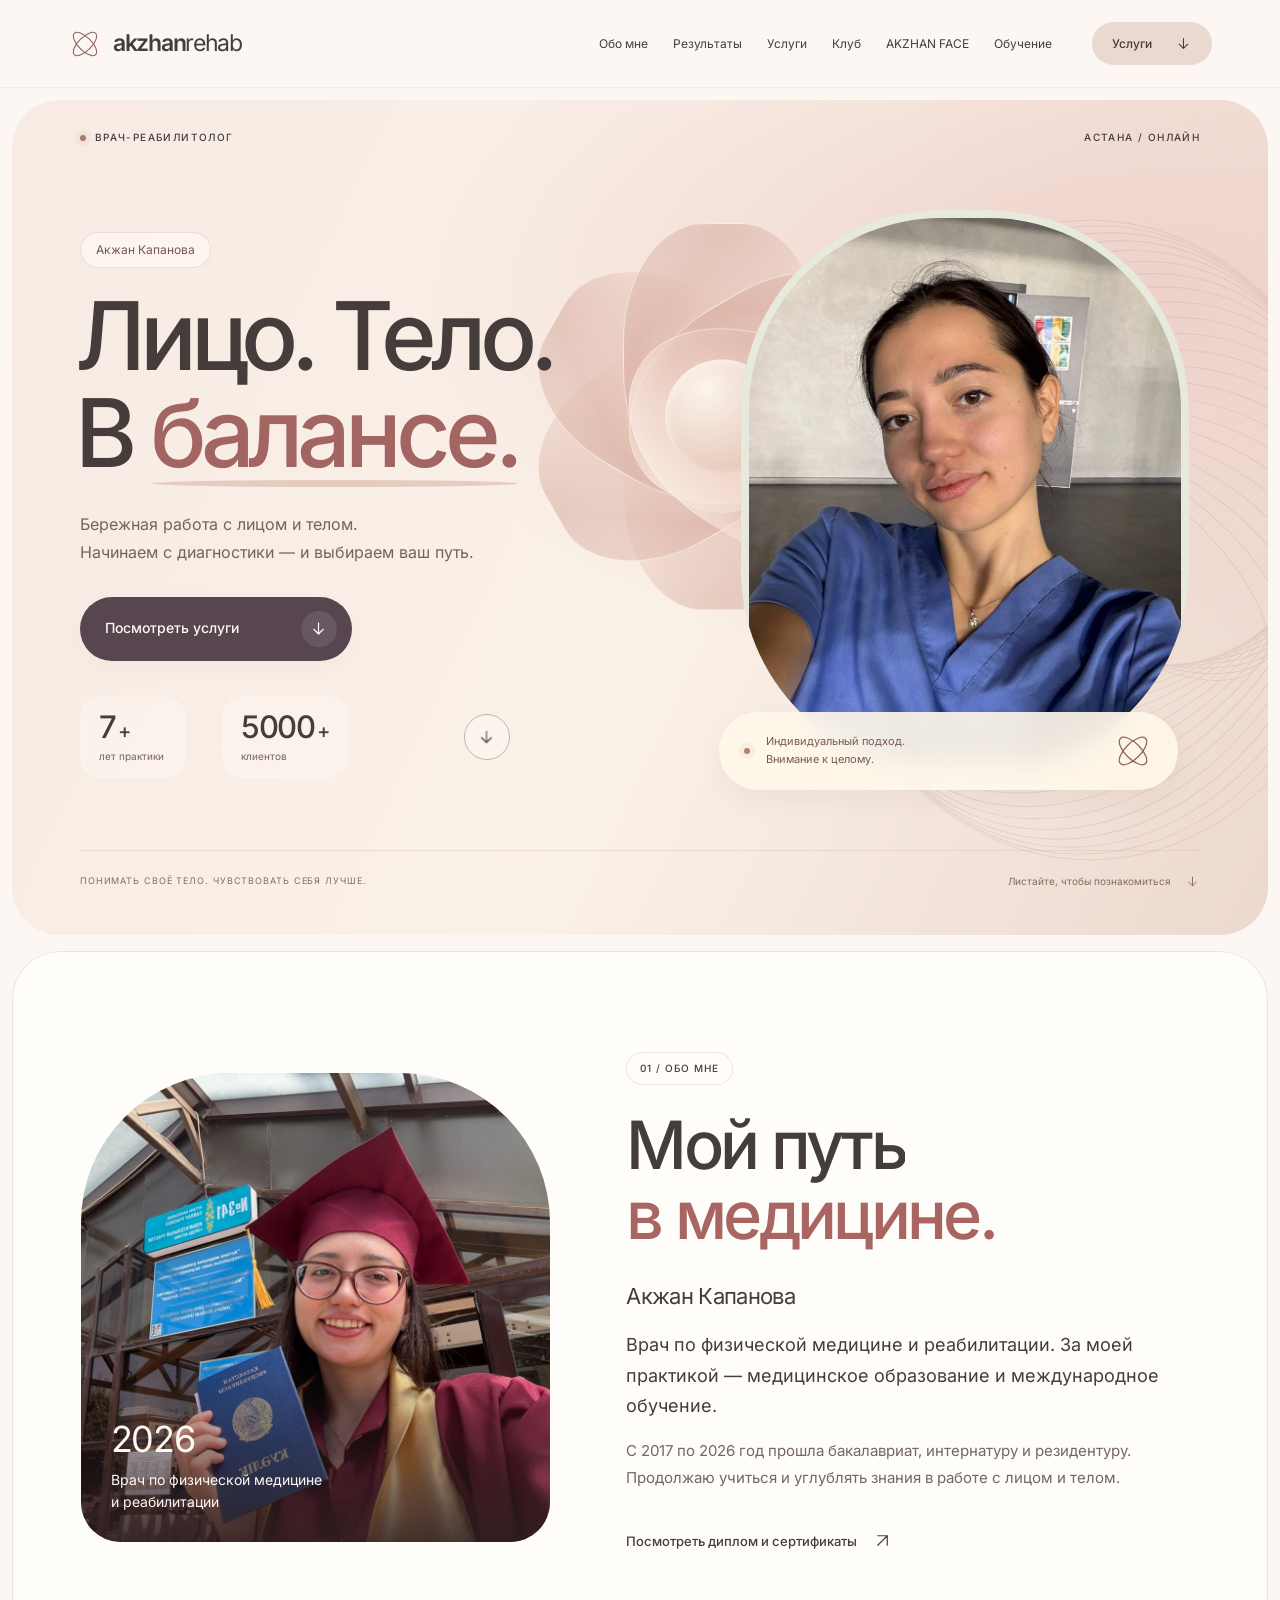
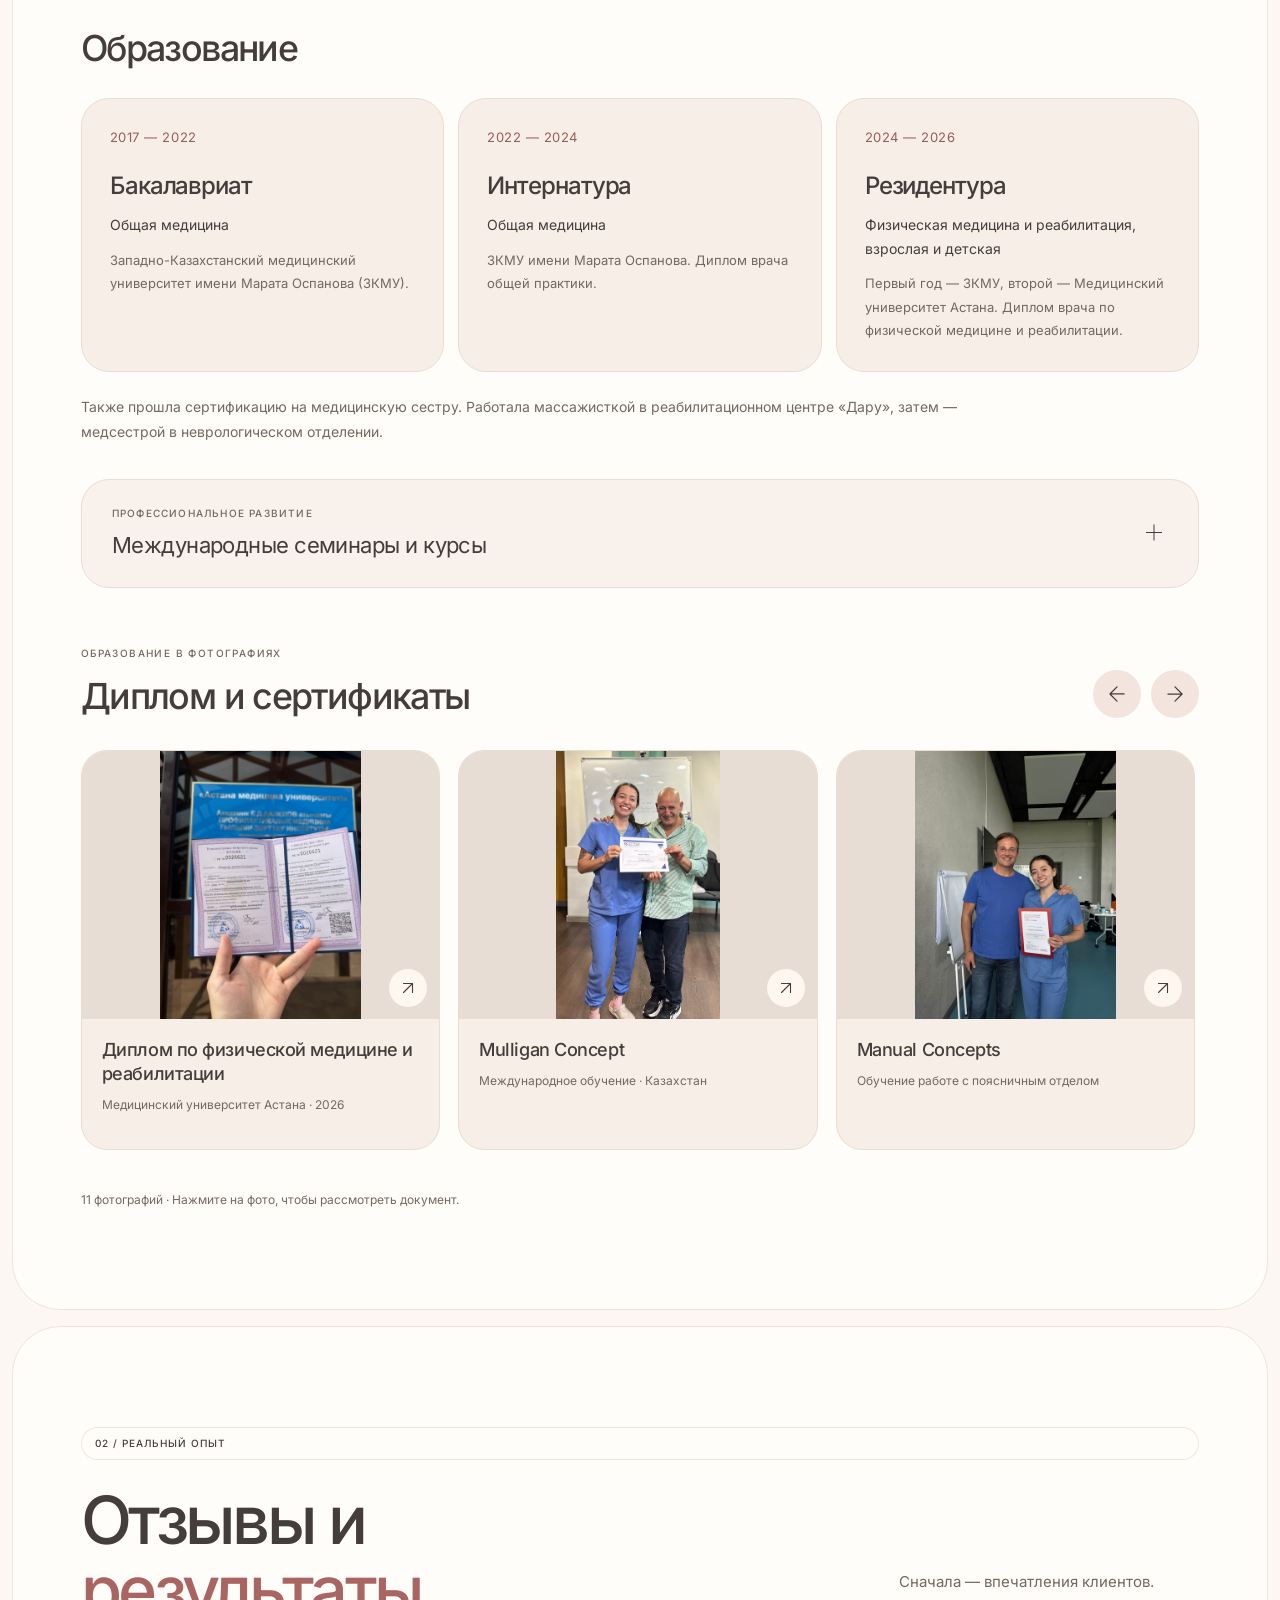
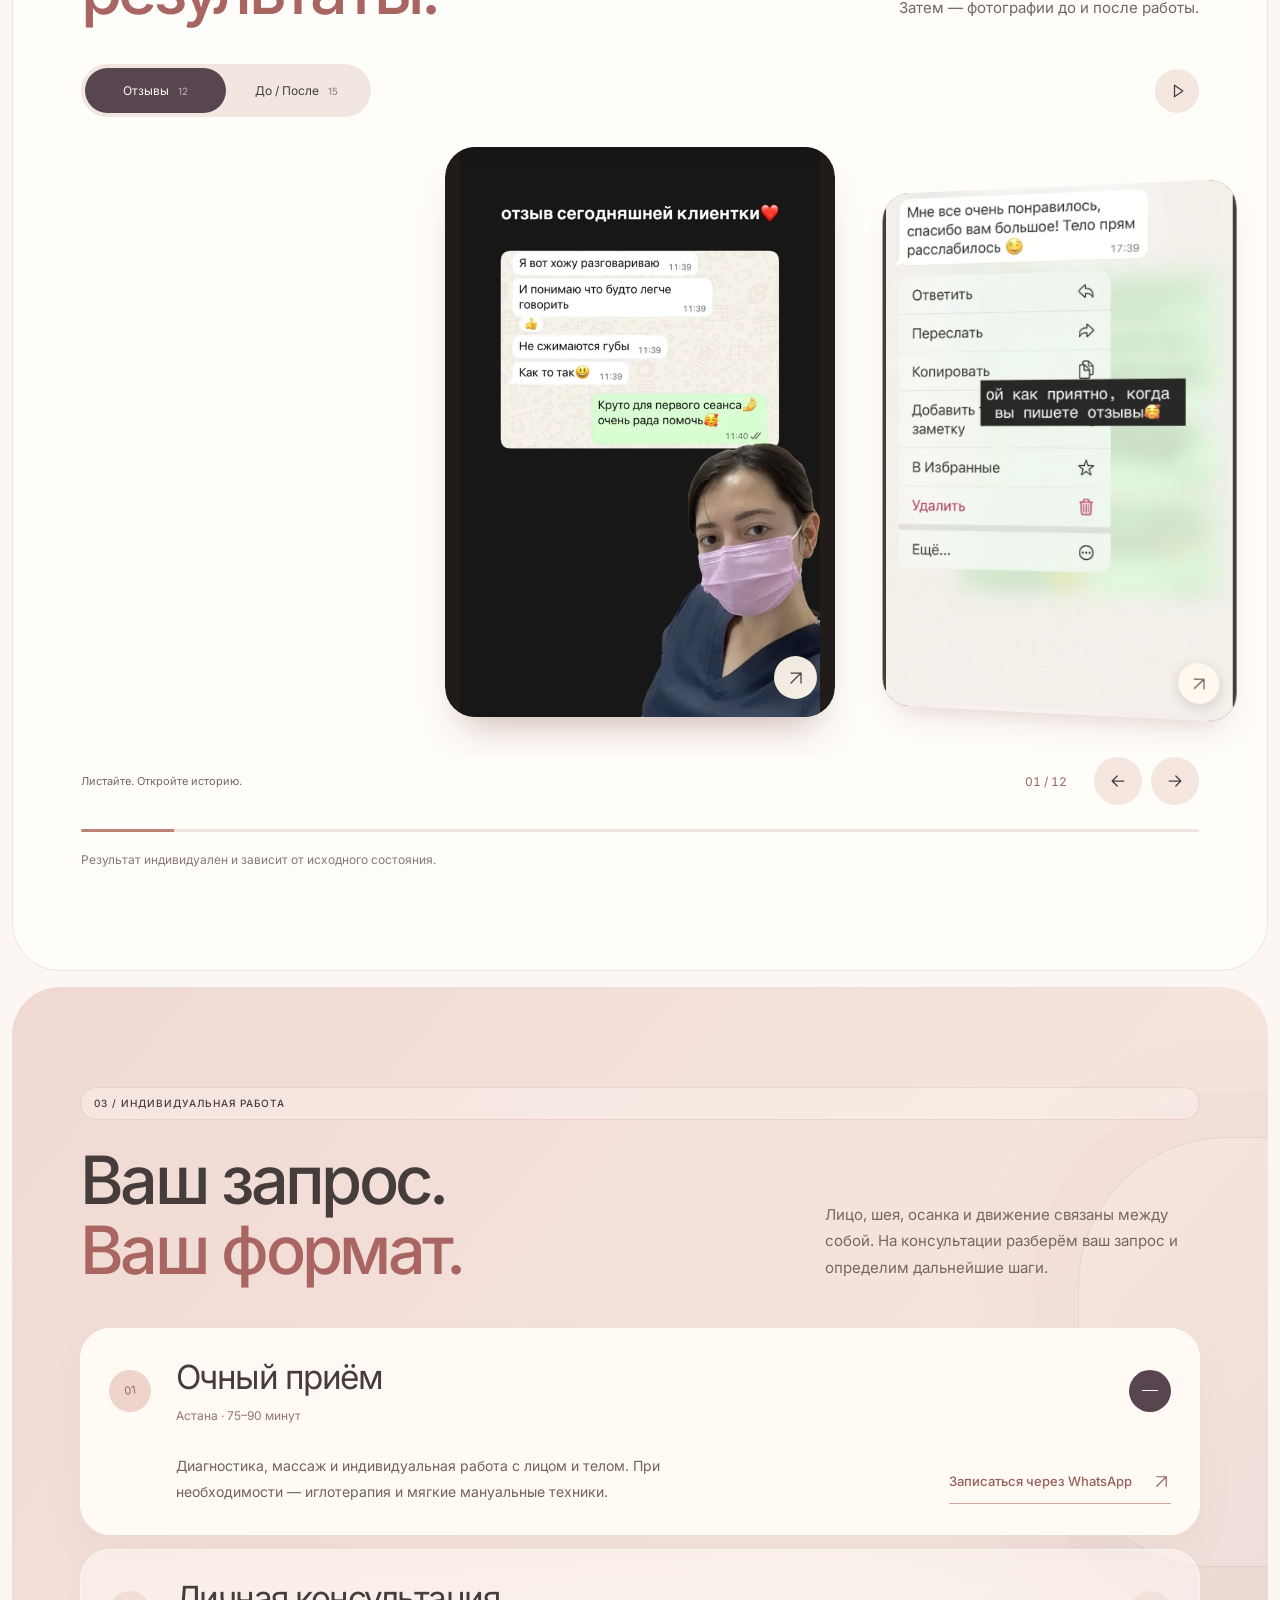
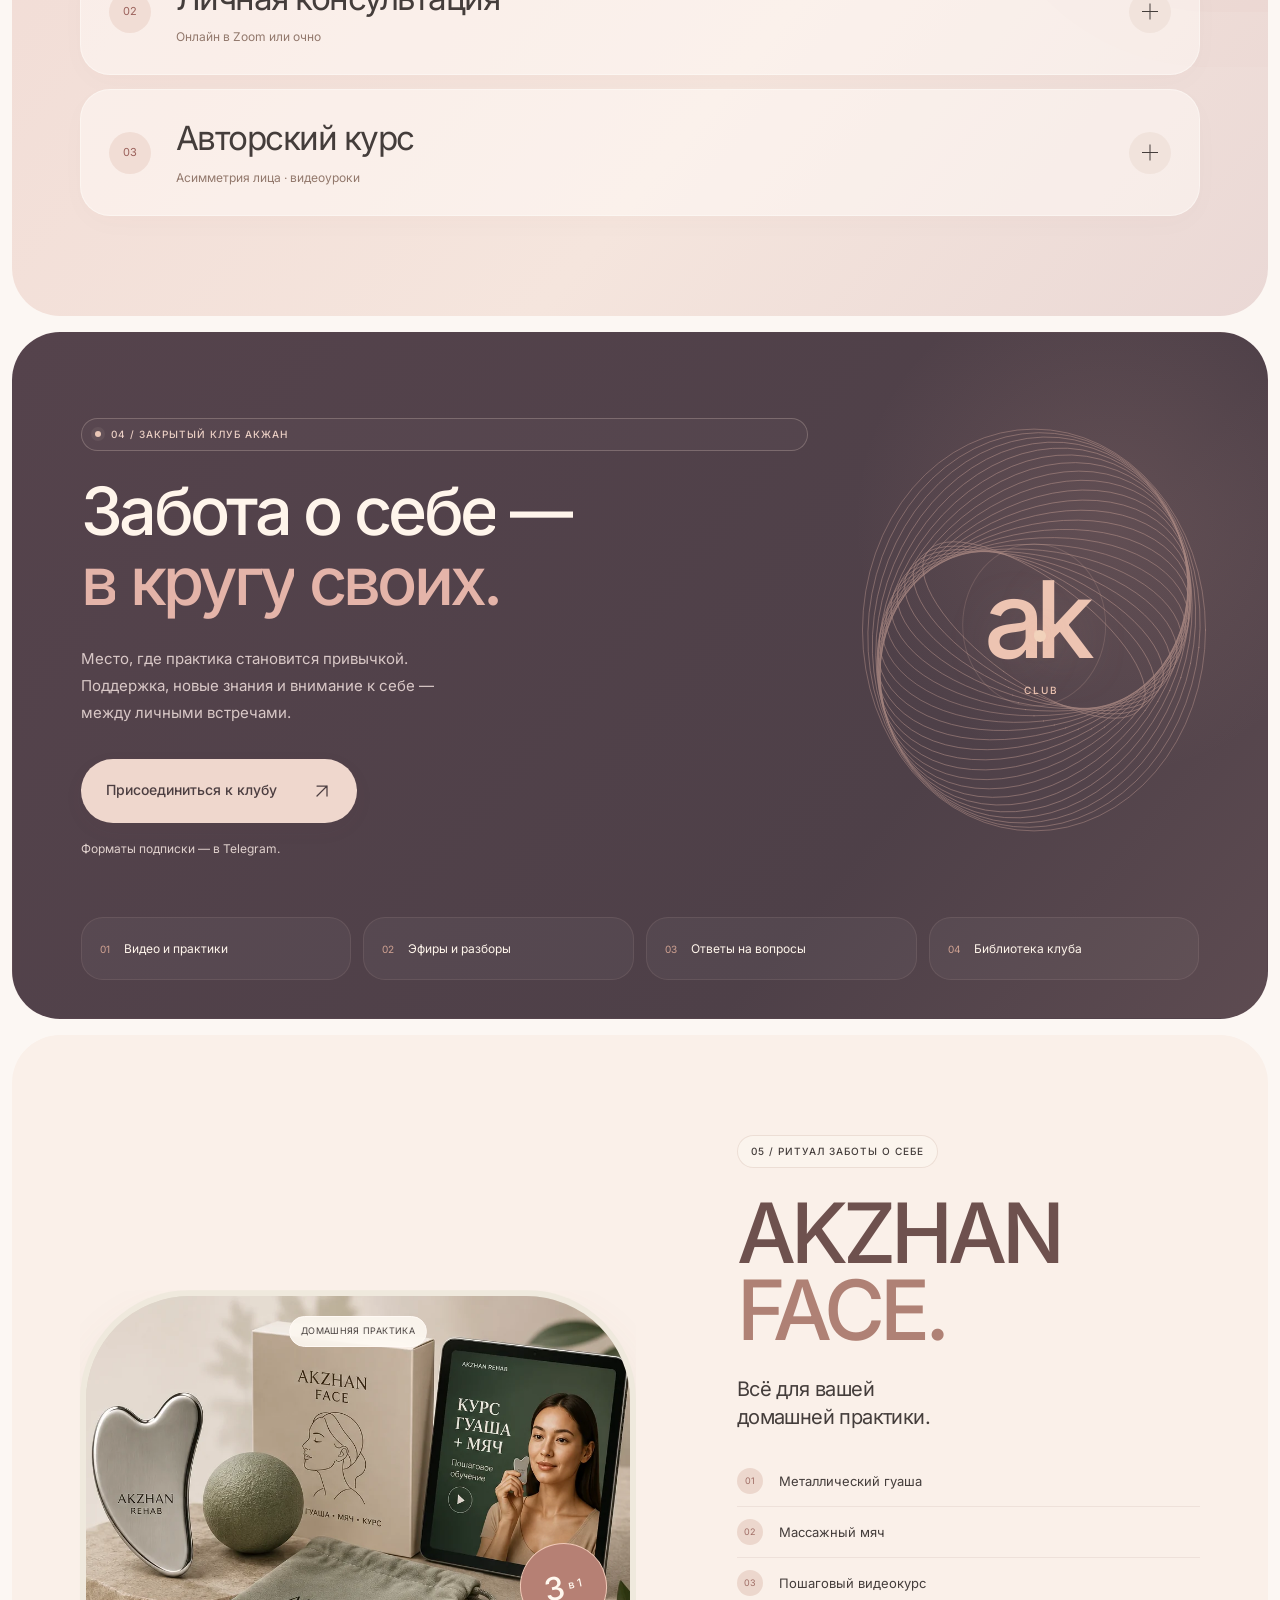
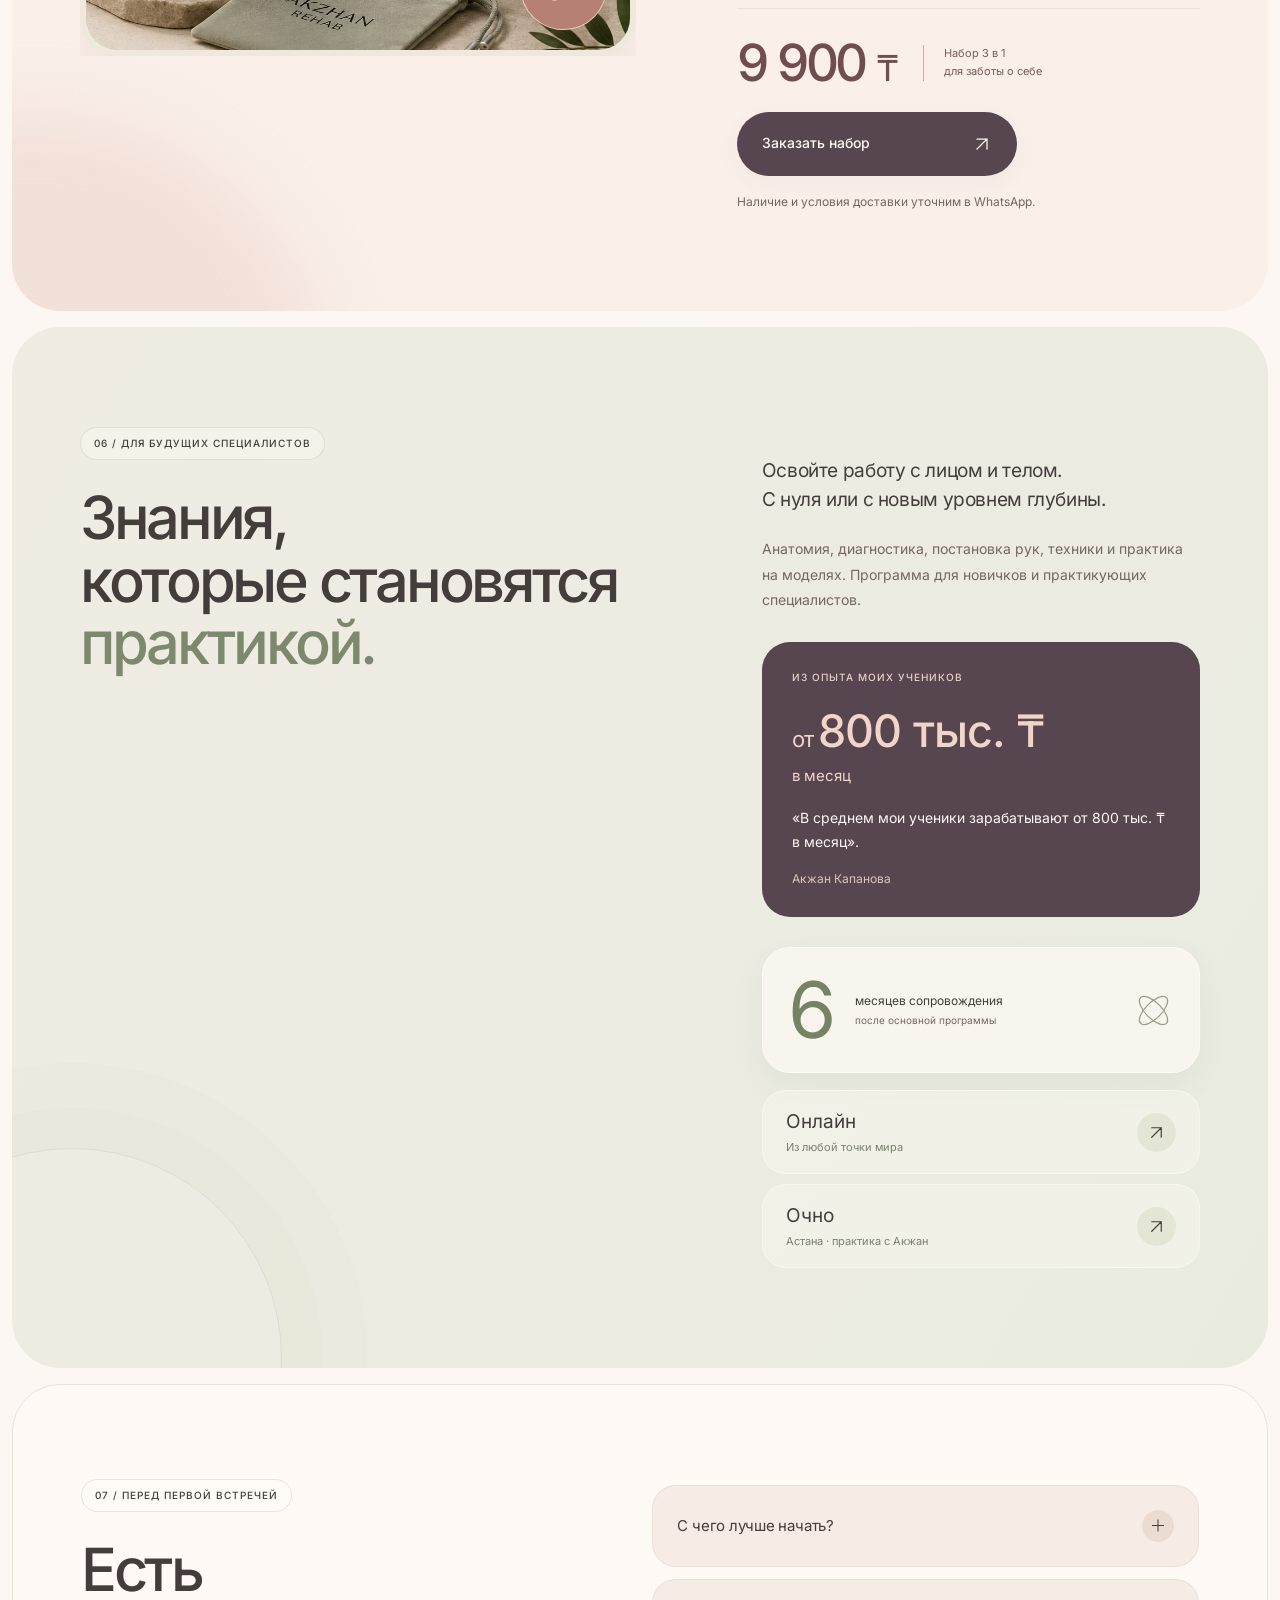
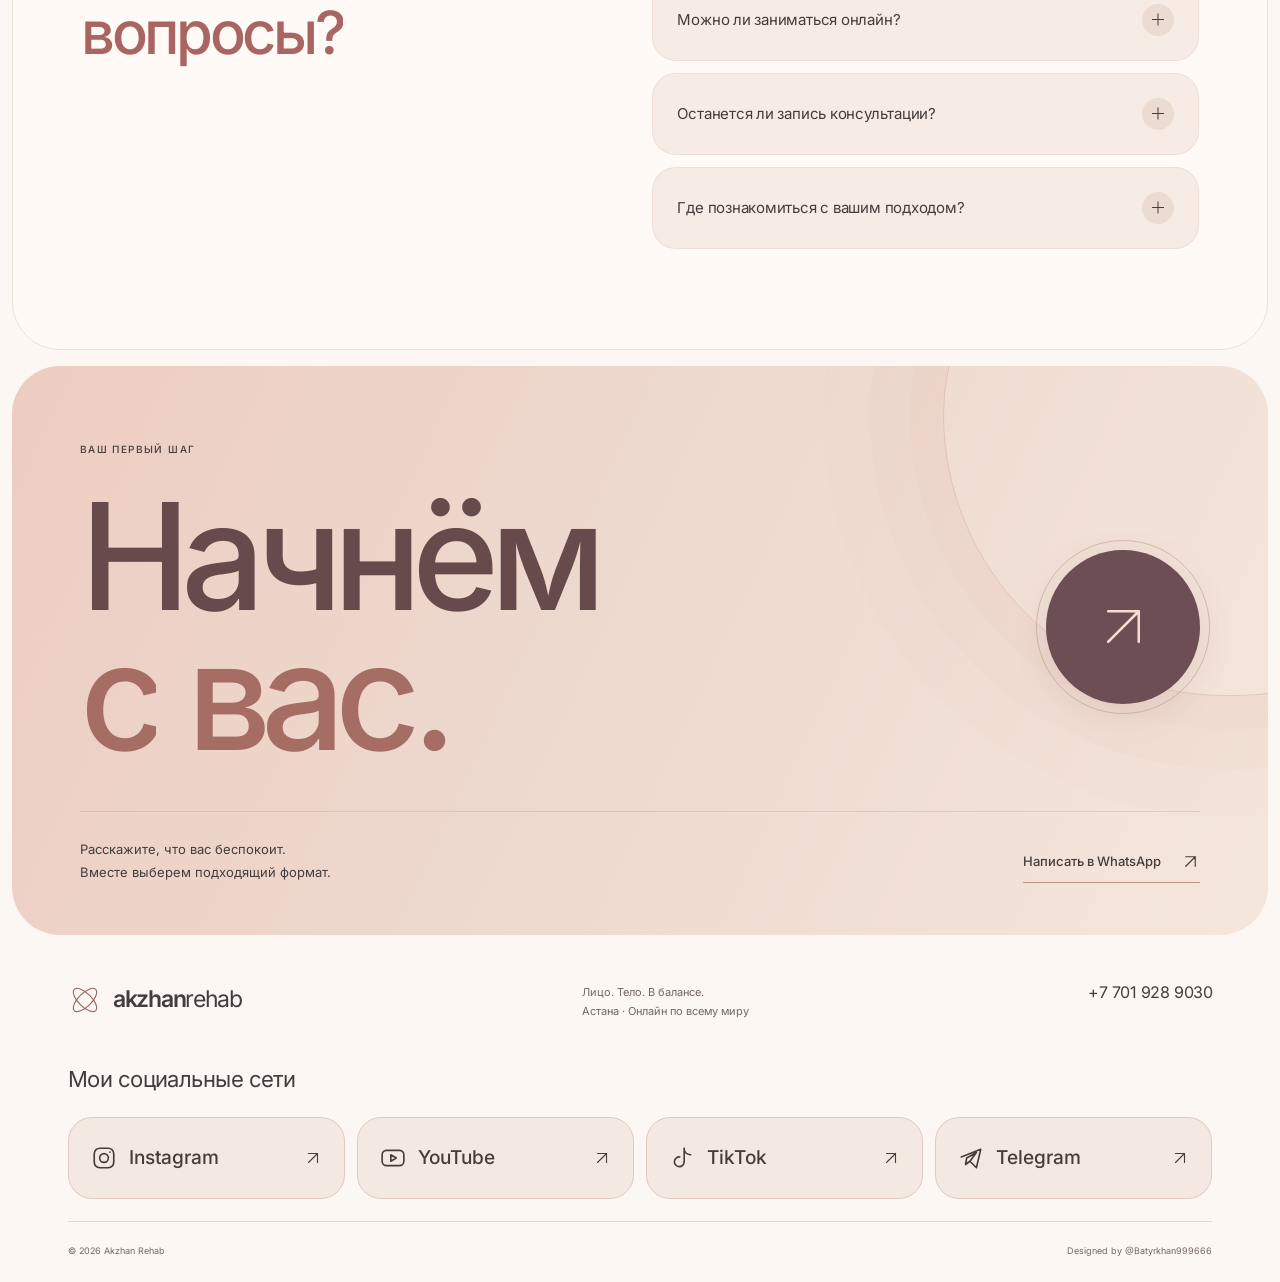
==== commit fcf7d540: "Update Akzhan profile, certificates, offers and mobile layout" ====
--- a/index.html
+++ b/index.html
@@ -22,9 +22,9 @@
   <link rel="icon" type="image/svg+xml" href="assets/favicon.svg">
   <link rel="preload" href="assets/fonts/inter-400.woff" as="font" type="font/woff" crossorigin>
   <link rel="preload" href="assets/fonts/inter-500.woff" as="font" type="font/woff" crossorigin>
-  <link rel="stylesheet" href="style.css?v=20260924-motion4">
+  <link rel="stylesheet" href="style.css?v=20261001-profile2">
   <script type="application/ld+json">{"@context":"https://schema.org","@graph":[{"@type":"MedicalOrganization","@id":"https://www.akzhanrehab.help/#organization","name":"Akzhan Rehab","alternateName":"Акжан Рехаб","url":"https://www.akzhanrehab.help/","description":"Akzhan Rehab — диагностика и комплексная работа с лицом и телом, асимметрией, мышечным напряжением, болью и ограничением подвижности. Очно в Астане и онлайн.","image":"https://www.akzhanrehab.help/hero-doctor.jpg","telephone":"+77019289030","medicalSpecialty":"https://schema.org/Physiotherapy","areaServed":[{"@type":"City","name":"Астана"},{"@type":"Country","name":"Казахстан"}],"employee":{"@id":"https://www.akzhanrehab.help/#akzhan-kapanova"},"contactPoint":{"@type":"ContactPoint","telephone":"+77019289030","contactType":"Запись на консультацию","availableLanguage":["ru","kk"],"url":"https://wa.me/77019289030"},"sameAs":["https://www.instagram.com/akzhan_rehab","https://www.youtube.com/@akzhan_rehab","https://www.tiktok.com/@akzhan_rehab","https://t.me/akzhan_ak"],"hasOfferCatalog":{"@type":"OfferCatalog","name":"Услуги Akzhan Rehab","itemListElement":[{"@type":"Offer","itemOffered":{"@type":"Service","name":"Очный приём + массаж"}},{"@type":"Offer","itemOffered":{"@type":"Service","name":"Личная консультация и обучение самомассажу лица"}},{"@type":"Offer","itemOffered":{"@type":"Service","name":"Авторский курс по асимметрии лица"}},{"@type":"Offer","itemOffered":{"@type":"Service","name":"Закрытый клуб Акжан"}},{"@type":"Offer","itemOffered":{"@type":"Service","name":"Обучение специалистов"}}]}},{"@type":"Person","@id":"https://www.akzhanrehab.help/#akzhan-kapanova","name":"Акжан Капанова","jobTitle":"Врач-реабилитолог","url":"https://www.akzhanrehab.help/","image":"https://www.akzhanrehab.help/hero-doctor.jpg","worksFor":{"@id":"https://www.akzhanrehab.help/#organization"},"sameAs":["https://www.instagram.com/akzhan_rehab","https://www.youtube.com/@akzhan_rehab","https://www.tiktok.com/@akzhan_rehab","https://t.me/akzhan_ak"]}]}</script>
-  <script src="script.js?v=20260924-motion4" defer></script>
+  <script src="script.js?v=20261001-profile2" defer></script>
 <noscript><style>.gallery-toolbar,.gallery-navigation,.menu-toggle,.hero-scroll{display:none!important}.gallery-panel[hidden]{display:block!important;margin-top:30px}.header-cta{display:flex!important}</style></noscript>
 </head>
 <body>
@@ -34,16 +34,16 @@
 <header class="header" id="top">
   <div class="container nav">
     <a class="brand" href="#top" aria-label="Akzhan Rehab — на главную"><svg class="brand-mark" viewBox="0 0 36 36" fill="none" aria-hidden="true"><ellipse cx="18" cy="18" rx="7" ry="16" transform="rotate(45 18 18)"/><ellipse cx="18" cy="18" rx="7" ry="16" transform="rotate(-45 18 18)"/></svg><span>akzhan<span class="brand-light">rehab</span></span></a>
-    <nav class="desktop-nav" aria-label="Основная навигация"><a href="#results">Результаты</a><a href="#services">Услуги</a><a href="#shop">AKZHAN FACE</a><a href="#club">Клуб</a><a href="#education">Обучение</a></nav>
+    <nav class="desktop-nav" aria-label="Основная навигация"><a href="#about">Обо мне</a><a href="#results">Результаты</a><a href="#services">Услуги</a><a href="#club">Клуб</a><a href="#shop">AKZHAN FACE</a><a href="#education">Обучение</a></nav>
     <a class="header-cta" href="#services" data-journey>Услуги <svg viewBox="0 0 24 24" fill="none" aria-hidden="true"><path d="M12 5v14m-6-6 6 6 6-6"/></svg></a>
     <button class="menu-toggle" type="button" aria-label="Открыть меню" aria-controls="mobile-menu" aria-expanded="false"><span></span><span></span></button>
   </div>
 </header>
 <dialog class="mobile-menu" id="mobile-menu" aria-label="Меню сайта">
   <div class="menu-top"><span class="overline">AKZHAN REHAB</span><button class="icon-button menu-close" type="button" aria-label="Закрыть меню"><svg viewBox="0 0 24 24" aria-hidden="true"><path d="m6 6 12 12M18 6 6 18"/></svg></button></div>
-  <nav aria-label="Мобильная навигация"><a href="#results"><span>01</span>Результаты <svg viewBox="0 0 24 24" fill="none" aria-hidden="true"><path d="M6 18 18 6M6 6h12v12"/></svg></a><a href="#services"><span>02</span>Услуги <svg viewBox="0 0 24 24" fill="none" aria-hidden="true"><path d="M6 18 18 6M6 6h12v12"/></svg></a><a href="#shop"><span>03</span>AKZHAN FACE <svg viewBox="0 0 24 24" fill="none" aria-hidden="true"><path d="M6 18 18 6M6 6h12v12"/></svg></a><a href="#club"><span>04</span>Клуб <svg viewBox="0 0 24 24" fill="none" aria-hidden="true"><path d="M6 18 18 6M6 6h12v12"/></svg></a><a href="#education"><span>05</span>Обучение <svg viewBox="0 0 24 24" fill="none" aria-hidden="true"><path d="M6 18 18 6M6 6h12v12"/></svg></a><a href="#faq"><span>06</span>Вопросы <svg viewBox="0 0 24 24" fill="none" aria-hidden="true"><path d="M6 18 18 6M6 6h12v12"/></svg></a></nav>
+  <nav aria-label="Мобильная навигация"><a href="#about"><span>01</span>Обо мне <svg viewBox="0 0 24 24" fill="none" aria-hidden="true"><path d="M6 18 18 6M6 6h12v12"/></svg></a><a href="#results"><span>02</span>Результаты <svg viewBox="0 0 24 24" fill="none" aria-hidden="true"><path d="M6 18 18 6M6 6h12v12"/></svg></a><a href="#services"><span>03</span>Услуги <svg viewBox="0 0 24 24" fill="none" aria-hidden="true"><path d="M6 18 18 6M6 6h12v12"/></svg></a><a href="#club"><span>04</span>Клуб <svg viewBox="0 0 24 24" fill="none" aria-hidden="true"><path d="M6 18 18 6M6 6h12v12"/></svg></a><a href="#shop"><span>05</span>AKZHAN FACE <svg viewBox="0 0 24 24" fill="none" aria-hidden="true"><path d="M6 18 18 6M6 6h12v12"/></svg></a><a href="#education"><span>06</span>Обучение <svg viewBox="0 0 24 24" fill="none" aria-hidden="true"><path d="M6 18 18 6M6 6h12v12"/></svg></a><a href="#faq"><span>07</span>Вопросы <svg viewBox="0 0 24 24" fill="none" aria-hidden="true"><path d="M6 18 18 6M6 6h12v12"/></svg></a></nav>
   <a class="button button-light menu-book" href="https://wa.me/77019289030?text=%D0%97%D0%B4%D1%80%D0%B0%D0%B2%D1%81%D1%82%D0%B2%D1%83%D0%B9%D1%82%D0%B5%21%20%D0%A5%D0%BE%D1%87%D1%83%20%D0%B7%D0%B0%D0%BF%D0%B8%D1%81%D0%B0%D1%82%D1%8C%D1%81%D1%8F%20%D0%BD%D0%B0%20%D0%BE%D1%87%D0%BD%D1%8B%D0%B9%20%D0%BF%D1%80%D0%B8%D1%91%D0%BC%20%2B%20%D0%BC%D0%B0%D1%81%D1%81%D0%B0%D0%B6.%20%D0%97%D0%B0%D1%8F%D0%B2%D0%BA%D0%B0%20%D1%81%20%D1%81%D0%B0%D0%B9%D1%82%D0%B0%20Akzhan%20Rehab." target="_blank" rel="noopener noreferrer">Записаться на приём <svg viewBox="0 0 24 24" fill="none" aria-hidden="true"><path d="M5 12h14M13 6l6 6-6 6"/></svg></a>
-  <label class="motion-setting" hidden><span>Анимация</span><select class="motion-select"><option value="full" selected>Включена</option><option value="auto">Как на устройстве</option><option value="reduced">Выключена</option></select></label>
+
   <p class="menu-location">Астана · Онлайн по всему миру</p>
 </dialog>
 
@@ -54,11 +54,11 @@
       <div class="hero-topline"><p class="overline"><span class="status-dot"></span>Врач-реабилитолог</p><span class="overline hero-location">Астана / Онлайн</span></div>
       <div class="hero-grid">
         <div class="hero-copy">
-          <p class="hero-name">Акжан Капанова</p>
+          <div class="hero-intro"><img class="hero-mobile-portrait" src="assets/images/doctor.webp" alt="Акжан Капанова" width="80" height="96" decoding="async"><p class="hero-name">Акжан Капанова</p></div>
           <h1 id="hero-title"><span class="title-line"><span>Лицо. Тело.</span></span><span class="title-line"><span>В <em class="hero-accent">балансе.</em></span></span></h1>
           <p class="hero-description">Бережная работа с лицом и телом.<br>Начинаем с диагностики —<br class="mobile-break"> и выбираем ваш путь.</p>
           <a class="button button-dark hero-book" href="#services" data-journey>Посмотреть услуги <span class="button-icon"><svg viewBox="0 0 24 24" fill="none" aria-hidden="true"><path d="M12 5v14m-6-6 6 6 6-6"/></svg></span></a>
-          <div class="hero-trust"><p><strong><span class="count-value" data-count="7">7</span><span>+</span></strong><span>лет практики</span></p><p><strong><span class="count-value" data-count="1000">1000</span><span>+</span></strong><span>клиентов</span></p><a href="#results" class="hero-scroll" aria-label="Посмотреть результаты"><svg viewBox="0 0 24 24" fill="none" aria-hidden="true"><path d="M5 12h14M13 6l6 6-6 6"/></svg></a></div>
+          <div class="hero-trust"><p><strong><span class="count-value" data-count="7">7</span><span>+</span></strong><span>лет практики</span></p><p><strong><span class="count-value" data-count="5000">5000</span><span>+</span></strong><span>клиентов</span></p><a href="#results" class="hero-scroll" aria-label="Посмотреть результаты"><svg viewBox="0 0 24 24" fill="none" aria-hidden="true"><path d="M5 12h14M13 6l6 6-6 6"/></svg></a></div>
         </div>
         <div class="hero-visual">
           <div class="portrait-frame"><img src="assets/images/doctor.webp" alt="Акжан Капанова — врач-реабилитолог" width="960" height="1280" fetchpriority="high" decoding="async"></div>
@@ -70,15 +70,62 @@
     </div>
   </section>
 
+
+  <section class="about section" id="about" aria-labelledby="about-title">
+    <div class="container">
+      <div class="about-intro">
+        <figure class="about-portrait reveal"><img src="assets/certificates/graduation.jpg" alt="Акжан на выпуске из резидентуры в 2026 году" width="1280" height="960" loading="lazy" decoding="async"><figcaption><span>2026</span>Врач по физической медицине<br>и реабилитации</figcaption></figure>
+        <div class="about-copy reveal"><p class="overline section-index">01 / Обо мне</p><h2 id="about-title">Мой путь<br><span class="muted-word">в медицине.</span></h2><p class="about-name">Акжан Капанова</p><p class="about-lead">Врач по физической медицине и реабилитации. За моей практикой — медицинское образование и международное обучение.</p><p>С 2017 по 2026 год прошла бакалавриат, интернатуру и резидентуру. Продолжаю учиться и углублять знания в работе с лицом и телом.</p><a class="text-link" href="#certificates">Посмотреть диплом и сертификаты <svg viewBox="0 0 24 24" fill="none" aria-hidden="true"><path d="M6 18 18 6M6 6h12v12"/></svg></a></div>
+      </div>
+      <div class="about-education reveal" aria-labelledby="education-path-title"><h3 id="education-path-title" class="about-subtitle">Образование</h3><ol class="education-timeline">
+        <li><span class="timeline-date">2017 — 2022</span><h4>Бакалавриат</h4><p>Общая медицина</p><p class="timeline-school">Западно-Казахстанский медицинский университет имени Марата Оспанова (ЗКМУ).</p></li>
+        <li><span class="timeline-date">2022 — 2024</span><h4>Интернатура</h4><p>Общая медицина</p><p class="timeline-school">ЗКМУ имени Марата Оспанова. Диплом врача общей практики.</p></li>
+        <li><span class="timeline-date">2024 — 2026</span><h4>Резидентура</h4><p>Физическая медицина и реабилитация, взрослая и детская</p><p class="timeline-school">Первый год — ЗКМУ, второй — Медицинский университет Астана. Диплом врача по физической медицине и реабилитации.</p></li>
+      </ol><p class="about-experience">Также прошла сертификацию на медицинскую сестру. Работала массажисткой в реабилитационном центре «Дару», затем — медсестрой в неврологическом отделении.</p></div>
+      <details class="professional-training reveal"><summary><span><span class="overline">Профессиональное развитие</span>Международные семинары и курсы</span><span class="accordion-sign" aria-hidden="true"></span></summary>
+        <div class="training-content"><div class="training-countries">
+          <div><h3>Казахстан</h3><ul><li>Mulligan A, B, C + Sport</li><li>Manual Concepts: поясничный, шейный и грудной отделы</li><li>PNF 1 и PNF 2</li></ul></div>
+          <div><h3>Кыргызстан</h3><ul><li>Базовый курс Bobath — 3 уровня</li><li>Экзамен и международная сертификация Бобат-терапевта</li></ul></div>
+          <div><h3>Узбекистан</h3><ul><li>Stecco — 1-й уровень</li></ul></div>
+        </div><div class="training-additional"><h3>Дополнительное обучение</h3><ul><li>«Точка восстановления»: синтез метода сухой иглы и акупунктуры</li><li>«Всё о реабилитации коленного сустава»</li><li>«Грыжа диска. Диагностика, лечение и реабилитация»</li><li>Двигательная реабилитация неврологических пациентов</li><li>Японский массаж лица Коруги в школе Когао</li><li>Сплит-массаж и сплитостеопластика</li></ul><p>А также другие профильные семинары и курсы.</p></div></div>
+      </details>
+      <div class="certificates" id="certificates"><div class="certificates-heading reveal"><div><p class="overline">Образование в фотографиях</p><h3 class="about-subtitle">Диплом и сертификаты</h3></div><div class="certificate-navigation"><button class="icon-button certificate-prev" type="button" aria-label="Предыдущие сертификаты"><svg viewBox="0 0 24 24" fill="none" aria-hidden="true"><path d="M6 18 18 6M6 6h12v12"/></svg></button><button class="icon-button certificate-next" type="button" aria-label="Следующие сертификаты"><svg viewBox="0 0 24 24" fill="none" aria-hidden="true"><path d="M6 18 18 6M6 6h12v12"/></svg></button></div></div>
+        <ul class="certificate-track" tabindex="0" aria-label="Диплом и фотографии с обучения Акжан"><li class="certificate-item"><a class="certificate-card" href="assets/certificates/residency.jpg" data-certificate aria-label="Диплом по физической медицине и реабилитации. Открыть фотографию"><div class="certificate-image"><img src="assets/certificates/residency.jpg" alt="Диплом по физической медицине и реабилитации — фотография из архива Акжан" loading="lazy" decoding="async"><span class="certificate-zoom"><svg viewBox="0 0 24 24" fill="none" aria-hidden="true"><path d="M6 18 18 6M6 6h12v12"/></svg></span></div><div class="certificate-caption"><h3>Диплом по физической медицине и реабилитации</h3><p>Медицинский университет Астана · 2026</p></div></a></li>
+<li class="certificate-item"><a class="certificate-card" href="assets/certificates/mulligan.jpg" data-certificate aria-label="Mulligan Concept. Открыть фотографию"><div class="certificate-image"><img src="assets/certificates/mulligan.jpg" alt="Mulligan Concept — фотография из архива Акжан" loading="lazy" decoding="async"><span class="certificate-zoom"><svg viewBox="0 0 24 24" fill="none" aria-hidden="true"><path d="M6 18 18 6M6 6h12v12"/></svg></span></div><div class="certificate-caption"><h3>Mulligan Concept</h3><p>Международное обучение · Казахстан</p></div></a></li>
+<li class="certificate-item"><a class="certificate-card" href="assets/certificates/manual-concepts.jpg" data-certificate aria-label="Manual Concepts. Открыть фотографию"><div class="certificate-image"><img src="assets/certificates/manual-concepts.jpg" alt="Manual Concepts — фотография из архива Акжан" loading="lazy" decoding="async"><span class="certificate-zoom"><svg viewBox="0 0 24 24" fill="none" aria-hidden="true"><path d="M6 18 18 6M6 6h12v12"/></svg></span></div><div class="certificate-caption"><h3>Manual Concepts</h3><p>Обучение работе с поясничным отделом</p></div></a></li>
+<li class="certificate-item"><a class="certificate-card" href="assets/certificates/pnf.jpg" data-certificate aria-label="PNF. Открыть фотографию"><div class="certificate-image"><img src="assets/certificates/pnf.jpg" alt="PNF — фотография из архива Акжан" loading="lazy" decoding="async"><span class="certificate-zoom"><svg viewBox="0 0 24 24" fill="none" aria-hidden="true"><path d="M6 18 18 6M6 6h12v12"/></svg></span></div><div class="certificate-caption"><h3>PNF</h3><p>Международное обучение · Казахстан</p></div></a></li>
+<li class="certificate-item"><a class="certificate-card" href="assets/certificates/bobath.jpg" data-certificate aria-label="Bobath. Открыть фотографию"><div class="certificate-image"><img src="assets/certificates/bobath.jpg" alt="Bobath — фотография из архива Акжан" loading="lazy" decoding="async"><span class="certificate-zoom"><svg viewBox="0 0 24 24" fill="none" aria-hidden="true"><path d="M6 18 18 6M6 6h12v12"/></svg></span></div><div class="certificate-caption"><h3>Bobath</h3><p>Международное обучение · Кыргызстан</p></div></a></li>
+<li class="certificate-item"><a class="certificate-card" href="assets/certificates/korugi.jpg" data-certificate aria-label="Коруги · школа Когао. Открыть фотографию"><div class="certificate-image"><img src="assets/certificates/korugi.jpg" alt="Коруги · школа Когао — фотография из архива Акжан" loading="lazy" decoding="async"><span class="certificate-zoom"><svg viewBox="0 0 24 24" fill="none" aria-hidden="true"><path d="M6 18 18 6M6 6h12v12"/></svg></span></div><div class="certificate-caption"><h3>Коруги · школа Когао</h3><p>Обучение японскому массажу лица</p></div></a></li>
+<li class="certificate-item"><a class="certificate-card" href="assets/certificates/dry-needle.jpg" data-certificate aria-label="Точка восстановления. Открыть фотографию"><div class="certificate-image"><img src="assets/certificates/dry-needle.jpg" alt="Точка восстановления — фотография из архива Акжан" loading="lazy" decoding="async"><span class="certificate-zoom"><svg viewBox="0 0 24 24" fill="none" aria-hidden="true"><path d="M6 18 18 6M6 6h12v12"/></svg></span></div><div class="certificate-caption"><h3>Точка восстановления</h3><p>Сухая игла и акупунктура</p></div></a></li>
+<li class="certificate-item"><a class="certificate-card" href="assets/certificates/disc.jpg" data-certificate aria-label="Грыжа диска. Открыть фотографию"><div class="certificate-image"><img src="assets/certificates/disc.jpg" alt="Грыжа диска — фотография из архива Акжан" loading="lazy" decoding="async"><span class="certificate-zoom"><svg viewBox="0 0 24 24" fill="none" aria-hidden="true"><path d="M6 18 18 6M6 6h12v12"/></svg></span></div><div class="certificate-caption"><h3>Грыжа диска</h3><p>Диагностика, лечение и реабилитация</p></div></a></li>
+<li class="certificate-item"><a class="certificate-card" href="assets/certificates/knee.jpg" data-certificate aria-label="Реабилитация коленного сустава. Открыть фотографию"><div class="certificate-image"><img src="assets/certificates/knee.jpg" alt="Реабилитация коленного сустава — фотография из архива Акжан" loading="lazy" decoding="async"><span class="certificate-zoom"><svg viewBox="0 0 24 24" fill="none" aria-hidden="true"><path d="M6 18 18 6M6 6h12v12"/></svg></span></div><div class="certificate-caption"><h3>Реабилитация коленного сустава</h3><p>Повышение квалификации</p></div></a></li>
+<li class="certificate-item"><a class="certificate-card" href="assets/certificates/seminar.jpg" data-certificate aria-label="На международном семинаре. Открыть фотографию"><div class="certificate-image"><img src="assets/certificates/seminar.jpg" alt="На международном семинаре — фотография из архива Акжан" loading="lazy" decoding="async"><span class="certificate-zoom"><svg viewBox="0 0 24 24" fill="none" aria-hidden="true"><path d="M6 18 18 6M6 6h12v12"/></svg></span></div><div class="certificate-caption"><h3>На международном семинаре</h3><p>Обучение Mulligan Concept</p></div></a></li>
+<li class="certificate-item"><a class="certificate-card" href="assets/certificates/graduation.jpg" data-certificate aria-label="Окончание резидентуры. Открыть фотографию"><div class="certificate-image"><img src="assets/certificates/graduation.jpg" alt="Окончание резидентуры — фотография из архива Акжан" loading="lazy" decoding="async"><span class="certificate-zoom"><svg viewBox="0 0 24 24" fill="none" aria-hidden="true"><path d="M6 18 18 6M6 6h12v12"/></svg></span></div><div class="certificate-caption"><h3>Окончание резидентуры</h3><p>Медицинский университет Астана · 2026</p></div></a></li></ul><p class="small-note">11 фотографий · Нажмите на фото, чтобы рассмотреть документ.</p>
+      </div>
+    </div>
+  </section>
+
   <section class="results section" id="results" aria-labelledby="results-title">
     <div class="container">
-      <div class="section-head reveal"><p class="overline section-index">01 / Реальный опыт</p><h2 id="results-title">Изменения,<br>которые <span class="muted-word">видно.</span></h2><p class="section-description">Результаты работы и отзывы клиентов.<br>В их собственных фотографиях и словах.</p></div>
+      <div class="section-head reveal"><p class="overline section-index">02 / Реальный опыт</p><h2 id="results-title">Отзывы и <span class="muted-word">результаты.</span></h2><p class="section-description">Сначала — впечатления клиентов.<br>Затем — фотографии до и после работы.</p></div>
       <div class="gallery-toolbar reveal">
-        <div class="gallery-tabs" role="tablist" aria-label="Результаты и отзывы"><button type="button" role="tab" id="tab-results" aria-controls="panel-results" aria-selected="true" data-tab="results">До / После <span>15</span></button><button type="button" role="tab" id="tab-reviews" aria-controls="panel-reviews" aria-selected="false" tabindex="-1" data-tab="reviews">Отзывы <span>12</span></button></div>
-        <button class="gallery-play icon-button" type="button" aria-label="Остановить автопрокрутку" aria-pressed="false"><svg viewBox="0 0 24 24" class="pause-symbol" aria-hidden="true"><path d="M9 6v12M15 6v12"/></svg><svg viewBox="0 0 24 24" class="play-symbol" aria-hidden="true"><path d="m9 5 10 7-10 7Z"/></svg></button>
+        <div class="gallery-tabs" role="tablist" aria-label="Результаты и отзывы"><button type="button" role="tab" id="tab-reviews" aria-controls="panel-reviews" aria-selected="true" data-tab="reviews">Отзывы <span>12</span></button><button type="button" role="tab" id="tab-results" aria-controls="panel-results" aria-selected="false" tabindex="-1" data-tab="results">До / После <span>15</span></button></div>
+        <button class="gallery-play icon-button" type="button" aria-label="Включить автопрокрутку" aria-pressed="true"><svg viewBox="0 0 24 24" class="pause-symbol" aria-hidden="true"><path d="M9 6v12M15 6v12"/></svg><svg viewBox="0 0 24 24" class="play-symbol" aria-hidden="true"><path d="m9 5 10 7-10 7Z"/></svg></button>
       </div>
       <div id="reviews" class="anchor-alias"></div>
-      <div class="gallery-panel" id="panel-results" role="tabpanel" aria-labelledby="tab-results" tabindex="0"><ul class="gallery-track" aria-label="Фотографии результатов"><li class="gallery-item"><a class="gallery-card" href="akzhan/images/before-after/photo_2026-08-05 14.33.57.jpeg" target="_blank" rel="noopener noreferrer" data-full="akzhan/images/before-after/photo_2026-08-05 14.33.57.jpeg" aria-label="Результат работы 1. Открыть фотографию"><img src="assets/images/before-after-01.webp" alt="Результат работы 1" width="600" height="990" loading="lazy" decoding="async"><span class="gallery-zoom" aria-hidden="true"><svg viewBox="0 0 24 24" fill="none" aria-hidden="true"><path d="M6 18 18 6M6 6h12v12"/></svg></span></a></li>
+      <div class="gallery-panel" id="panel-reviews" role="tabpanel" aria-labelledby="tab-reviews" tabindex="0"><ul class="gallery-track" aria-label="Фотографии отзывов"><li class="gallery-item"><a class="gallery-card" href="akzhan/images/reviews/photo_2026-08-04 15.08.43.jpeg" target="_blank" rel="noopener noreferrer" data-full="akzhan/images/reviews/photo_2026-08-04 15.08.43.jpeg" aria-label="Отзыв клиента 1. Открыть фотографию"><img src="assets/images/reviews-01.webp" alt="Отзыв клиента 1" width="600" height="990" loading="lazy" decoding="async"><span class="gallery-zoom" aria-hidden="true"><svg viewBox="0 0 24 24" fill="none" aria-hidden="true"><path d="M6 18 18 6M6 6h12v12"/></svg></span></a></li>
+<li class="gallery-item"><a class="gallery-card" href="akzhan/images/reviews/photo_2026-08-04 15.08.56.jpeg" target="_blank" rel="noopener noreferrer" data-full="akzhan/images/reviews/photo_2026-08-04 15.08.56.jpeg" aria-label="Отзыв клиента 2. Открыть фотографию"><img src="assets/images/reviews-02.webp" alt="Отзыв клиента 2" width="600" height="990" loading="lazy" decoding="async"><span class="gallery-zoom" aria-hidden="true"><svg viewBox="0 0 24 24" fill="none" aria-hidden="true"><path d="M6 18 18 6M6 6h12v12"/></svg></span></a></li>
+<li class="gallery-item"><a class="gallery-card" href="akzhan/images/reviews/photo_2026-08-04 15.08.58.jpeg" target="_blank" rel="noopener noreferrer" data-full="akzhan/images/reviews/photo_2026-08-04 15.08.58.jpeg" aria-label="Отзыв клиента 3. Открыть фотографию"><img src="assets/images/reviews-03.webp" alt="Отзыв клиента 3" width="600" height="990" loading="lazy" decoding="async"><span class="gallery-zoom" aria-hidden="true"><svg viewBox="0 0 24 24" fill="none" aria-hidden="true"><path d="M6 18 18 6M6 6h12v12"/></svg></span></a></li>
+<li class="gallery-item"><a class="gallery-card" href="akzhan/images/reviews/photo_2026-08-04 15.09.01.jpeg" target="_blank" rel="noopener noreferrer" data-full="akzhan/images/reviews/photo_2026-08-04 15.09.01.jpeg" aria-label="Отзыв клиента 4. Открыть фотографию"><img src="assets/images/reviews-04.webp" alt="Отзыв клиента 4" width="600" height="990" loading="lazy" decoding="async"><span class="gallery-zoom" aria-hidden="true"><svg viewBox="0 0 24 24" fill="none" aria-hidden="true"><path d="M6 18 18 6M6 6h12v12"/></svg></span></a></li>
+<li class="gallery-item"><a class="gallery-card" href="akzhan/images/reviews/photo_2026-08-04 15.09.04.jpeg" target="_blank" rel="noopener noreferrer" data-full="akzhan/images/reviews/photo_2026-08-04 15.09.04.jpeg" aria-label="Отзыв клиента 5. Открыть фотографию"><img src="assets/images/reviews-05.webp" alt="Отзыв клиента 5" width="600" height="990" loading="lazy" decoding="async"><span class="gallery-zoom" aria-hidden="true"><svg viewBox="0 0 24 24" fill="none" aria-hidden="true"><path d="M6 18 18 6M6 6h12v12"/></svg></span></a></li>
+<li class="gallery-item"><a class="gallery-card" href="akzhan/images/reviews/photo_2026-08-04 15.09.07.jpeg" target="_blank" rel="noopener noreferrer" data-full="akzhan/images/reviews/photo_2026-08-04 15.09.07.jpeg" aria-label="Отзыв клиента 6. Открыть фотографию"><img src="assets/images/reviews-06.webp" alt="Отзыв клиента 6" width="600" height="990" loading="lazy" decoding="async"><span class="gallery-zoom" aria-hidden="true"><svg viewBox="0 0 24 24" fill="none" aria-hidden="true"><path d="M6 18 18 6M6 6h12v12"/></svg></span></a></li>
+<li class="gallery-item"><a class="gallery-card" href="akzhan/images/reviews/photo_2026-08-04 15.09.10.jpeg" target="_blank" rel="noopener noreferrer" data-full="akzhan/images/reviews/photo_2026-08-04 15.09.10.jpeg" aria-label="Отзыв клиента 7. Открыть фотографию"><img src="assets/images/reviews-07.webp" alt="Отзыв клиента 7" width="600" height="990" loading="lazy" decoding="async"><span class="gallery-zoom" aria-hidden="true"><svg viewBox="0 0 24 24" fill="none" aria-hidden="true"><path d="M6 18 18 6M6 6h12v12"/></svg></span></a></li>
+<li class="gallery-item"><a class="gallery-card" href="akzhan/images/reviews/photo_2026-08-04 15.09.13.jpeg" target="_blank" rel="noopener noreferrer" data-full="akzhan/images/reviews/photo_2026-08-04 15.09.13.jpeg" aria-label="Отзыв клиента 8. Открыть фотографию"><img src="assets/images/reviews-08.webp" alt="Отзыв клиента 8" width="600" height="990" loading="lazy" decoding="async"><span class="gallery-zoom" aria-hidden="true"><svg viewBox="0 0 24 24" fill="none" aria-hidden="true"><path d="M6 18 18 6M6 6h12v12"/></svg></span></a></li>
+<li class="gallery-item"><a class="gallery-card" href="akzhan/images/reviews/photo_2026-08-04 15.09.18.jpeg" target="_blank" rel="noopener noreferrer" data-full="akzhan/images/reviews/photo_2026-08-04 15.09.18.jpeg" aria-label="Отзыв клиента 9. Открыть фотографию"><img src="assets/images/reviews-09.webp" alt="Отзыв клиента 9" width="600" height="990" loading="lazy" decoding="async"><span class="gallery-zoom" aria-hidden="true"><svg viewBox="0 0 24 24" fill="none" aria-hidden="true"><path d="M6 18 18 6M6 6h12v12"/></svg></span></a></li>
+<li class="gallery-item"><a class="gallery-card" href="akzhan/images/reviews/photo_2026-08-04 15.09.21.jpeg" target="_blank" rel="noopener noreferrer" data-full="akzhan/images/reviews/photo_2026-08-04 15.09.21.jpeg" aria-label="Отзыв клиента 10. Открыть фотографию"><img src="assets/images/reviews-10.webp" alt="Отзыв клиента 10" width="600" height="990" loading="lazy" decoding="async"><span class="gallery-zoom" aria-hidden="true"><svg viewBox="0 0 24 24" fill="none" aria-hidden="true"><path d="M6 18 18 6M6 6h12v12"/></svg></span></a></li>
+<li class="gallery-item"><a class="gallery-card" href="akzhan/images/reviews/photo_2026-08-04 15.09.24.jpeg" target="_blank" rel="noopener noreferrer" data-full="akzhan/images/reviews/photo_2026-08-04 15.09.24.jpeg" aria-label="Отзыв клиента 11. Открыть фотографию"><img src="assets/images/reviews-11.webp" alt="Отзыв клиента 11" width="600" height="990" loading="lazy" decoding="async"><span class="gallery-zoom" aria-hidden="true"><svg viewBox="0 0 24 24" fill="none" aria-hidden="true"><path d="M6 18 18 6M6 6h12v12"/></svg></span></a></li>
+<li class="gallery-item"><a class="gallery-card" href="akzhan/images/reviews/photo_2026-08-04 15.09.28.jpeg" target="_blank" rel="noopener noreferrer" data-full="akzhan/images/reviews/photo_2026-08-04 15.09.28.jpeg" aria-label="Отзыв клиента 12. Открыть фотографию"><img src="assets/images/reviews-12.webp" alt="Отзыв клиента 12" width="600" height="990" loading="lazy" decoding="async"><span class="gallery-zoom" aria-hidden="true"><svg viewBox="0 0 24 24" fill="none" aria-hidden="true"><path d="M6 18 18 6M6 6h12v12"/></svg></span></a></li></ul></div>
+      <div class="gallery-panel" id="panel-results" role="tabpanel" aria-labelledby="tab-results" tabindex="0" hidden><ul class="gallery-track" aria-label="Фотографии результатов"><li class="gallery-item"><a class="gallery-card" href="akzhan/images/before-after/photo_2026-08-05 14.33.57.jpeg" target="_blank" rel="noopener noreferrer" data-full="akzhan/images/before-after/photo_2026-08-05 14.33.57.jpeg" aria-label="Результат работы 1. Открыть фотографию"><img src="assets/images/before-after-01.webp" alt="Результат работы 1" width="600" height="990" loading="lazy" decoding="async"><span class="gallery-zoom" aria-hidden="true"><svg viewBox="0 0 24 24" fill="none" aria-hidden="true"><path d="M6 18 18 6M6 6h12v12"/></svg></span></a></li>
 <li class="gallery-item"><a class="gallery-card" href="akzhan/images/before-after/photo_2026-08-05 14.34.00.jpeg" target="_blank" rel="noopener noreferrer" data-full="akzhan/images/before-after/photo_2026-08-05 14.34.00.jpeg" aria-label="Результат работы 2. Открыть фотографию"><img src="assets/images/before-after-02.webp" alt="Результат работы 2" width="600" height="990" loading="lazy" decoding="async"><span class="gallery-zoom" aria-hidden="true"><svg viewBox="0 0 24 24" fill="none" aria-hidden="true"><path d="M6 18 18 6M6 6h12v12"/></svg></span></a></li>
 <li class="gallery-item"><a class="gallery-card" href="akzhan/images/before-after/photo_2026-08-05 14.34.03.jpeg" target="_blank" rel="noopener noreferrer" data-full="akzhan/images/before-after/photo_2026-08-05 14.34.03.jpeg" aria-label="Результат работы 3. Открыть фотографию"><img src="assets/images/before-after-03.webp" alt="Результат работы 3" width="600" height="990" loading="lazy" decoding="async"><span class="gallery-zoom" aria-hidden="true"><svg viewBox="0 0 24 24" fill="none" aria-hidden="true"><path d="M6 18 18 6M6 6h12v12"/></svg></span></a></li>
 <li class="gallery-item"><a class="gallery-card" href="akzhan/images/before-after/photo_2026-08-05 14.34.05.jpeg" target="_blank" rel="noopener noreferrer" data-full="akzhan/images/before-after/photo_2026-08-05 14.34.05.jpeg" aria-label="Результат работы 4. Открыть фотографию"><img src="assets/images/before-after-04.webp" alt="Результат работы 4" width="600" height="990" loading="lazy" decoding="async"><span class="gallery-zoom" aria-hidden="true"><svg viewBox="0 0 24 24" fill="none" aria-hidden="true"><path d="M6 18 18 6M6 6h12v12"/></svg></span></a></li>
@@ -93,19 +140,7 @@
 <li class="gallery-item"><a class="gallery-card" href="akzhan/images/before-after/photo_2026-08-05 14.34.39.jpeg" target="_blank" rel="noopener noreferrer" data-full="akzhan/images/before-after/photo_2026-08-05 14.34.39.jpeg" aria-label="Результат работы 13. Открыть фотографию"><img src="assets/images/before-after-13.webp" alt="Результат работы 13" width="600" height="990" loading="lazy" decoding="async"><span class="gallery-zoom" aria-hidden="true"><svg viewBox="0 0 24 24" fill="none" aria-hidden="true"><path d="M6 18 18 6M6 6h12v12"/></svg></span></a></li>
 <li class="gallery-item"><a class="gallery-card" href="akzhan/images/before-after/photo_2026-08-05 14.34.42.jpeg" target="_blank" rel="noopener noreferrer" data-full="akzhan/images/before-after/photo_2026-08-05 14.34.42.jpeg" aria-label="Результат работы 14. Открыть фотографию"><img src="assets/images/before-after-14.webp" alt="Результат работы 14" width="600" height="990" loading="lazy" decoding="async"><span class="gallery-zoom" aria-hidden="true"><svg viewBox="0 0 24 24" fill="none" aria-hidden="true"><path d="M6 18 18 6M6 6h12v12"/></svg></span></a></li>
 <li class="gallery-item"><a class="gallery-card" href="akzhan/images/before-after/photo_2026-08-05 14.34.45.jpeg" target="_blank" rel="noopener noreferrer" data-full="akzhan/images/before-after/photo_2026-08-05 14.34.45.jpeg" aria-label="Результат работы 15. Открыть фотографию"><img src="assets/images/before-after-15.webp" alt="Результат работы 15" width="600" height="990" loading="lazy" decoding="async"><span class="gallery-zoom" aria-hidden="true"><svg viewBox="0 0 24 24" fill="none" aria-hidden="true"><path d="M6 18 18 6M6 6h12v12"/></svg></span></a></li></ul></div>
-      <div class="gallery-panel" id="panel-reviews" role="tabpanel" aria-labelledby="tab-reviews" tabindex="0" hidden><ul class="gallery-track" aria-label="Фотографии отзывов"><li class="gallery-item"><a class="gallery-card" href="akzhan/images/reviews/photo_2026-08-04 15.08.43.jpeg" target="_blank" rel="noopener noreferrer" data-full="akzhan/images/reviews/photo_2026-08-04 15.08.43.jpeg" aria-label="Отзыв клиента 1. Открыть фотографию"><img src="assets/images/reviews-01.webp" alt="Отзыв клиента 1" width="600" height="990" loading="lazy" decoding="async"><span class="gallery-zoom" aria-hidden="true"><svg viewBox="0 0 24 24" fill="none" aria-hidden="true"><path d="M6 18 18 6M6 6h12v12"/></svg></span></a></li>
-<li class="gallery-item"><a class="gallery-card" href="akzhan/images/reviews/photo_2026-08-04 15.08.56.jpeg" target="_blank" rel="noopener noreferrer" data-full="akzhan/images/reviews/photo_2026-08-04 15.08.56.jpeg" aria-label="Отзыв клиента 2. Открыть фотографию"><img src="assets/images/reviews-02.webp" alt="Отзыв клиента 2" width="600" height="990" loading="lazy" decoding="async"><span class="gallery-zoom" aria-hidden="true"><svg viewBox="0 0 24 24" fill="none" aria-hidden="true"><path d="M6 18 18 6M6 6h12v12"/></svg></span></a></li>
-<li class="gallery-item"><a class="gallery-card" href="akzhan/images/reviews/photo_2026-08-04 15.08.58.jpeg" target="_blank" rel="noopener noreferrer" data-full="akzhan/images/reviews/photo_2026-08-04 15.08.58.jpeg" aria-label="Отзыв клиента 3. Открыть фотографию"><img src="assets/images/reviews-03.webp" alt="Отзыв клиента 3" width="600" height="990" loading="lazy" decoding="async"><span class="gallery-zoom" aria-hidden="true"><svg viewBox="0 0 24 24" fill="none" aria-hidden="true"><path d="M6 18 18 6M6 6h12v12"/></svg></span></a></li>
-<li class="gallery-item"><a class="gallery-card" href="akzhan/images/reviews/photo_2026-08-04 15.09.01.jpeg" target="_blank" rel="noopener noreferrer" data-full="akzhan/images/reviews/photo_2026-08-04 15.09.01.jpeg" aria-label="Отзыв клиента 4. Открыть фотографию"><img src="assets/images/reviews-04.webp" alt="Отзыв клиента 4" width="600" height="990" loading="lazy" decoding="async"><span class="gallery-zoom" aria-hidden="true"><svg viewBox="0 0 24 24" fill="none" aria-hidden="true"><path d="M6 18 18 6M6 6h12v12"/></svg></span></a></li>
-<li class="gallery-item"><a class="gallery-card" href="akzhan/images/reviews/photo_2026-08-04 15.09.04.jpeg" target="_blank" rel="noopener noreferrer" data-full="akzhan/images/reviews/photo_2026-08-04 15.09.04.jpeg" aria-label="Отзыв клиента 5. Открыть фотографию"><img src="assets/images/reviews-05.webp" alt="Отзыв клиента 5" width="600" height="990" loading="lazy" decoding="async"><span class="gallery-zoom" aria-hidden="true"><svg viewBox="0 0 24 24" fill="none" aria-hidden="true"><path d="M6 18 18 6M6 6h12v12"/></svg></span></a></li>
-<li class="gallery-item"><a class="gallery-card" href="akzhan/images/reviews/photo_2026-08-04 15.09.07.jpeg" target="_blank" rel="noopener noreferrer" data-full="akzhan/images/reviews/photo_2026-08-04 15.09.07.jpeg" aria-label="Отзыв клиента 6. Открыть фотографию"><img src="assets/images/reviews-06.webp" alt="Отзыв клиента 6" width="600" height="990" loading="lazy" decoding="async"><span class="gallery-zoom" aria-hidden="true"><svg viewBox="0 0 24 24" fill="none" aria-hidden="true"><path d="M6 18 18 6M6 6h12v12"/></svg></span></a></li>
-<li class="gallery-item"><a class="gallery-card" href="akzhan/images/reviews/photo_2026-08-04 15.09.10.jpeg" target="_blank" rel="noopener noreferrer" data-full="akzhan/images/reviews/photo_2026-08-04 15.09.10.jpeg" aria-label="Отзыв клиента 7. Открыть фотографию"><img src="assets/images/reviews-07.webp" alt="Отзыв клиента 7" width="600" height="990" loading="lazy" decoding="async"><span class="gallery-zoom" aria-hidden="true"><svg viewBox="0 0 24 24" fill="none" aria-hidden="true"><path d="M6 18 18 6M6 6h12v12"/></svg></span></a></li>
-<li class="gallery-item"><a class="gallery-card" href="akzhan/images/reviews/photo_2026-08-04 15.09.13.jpeg" target="_blank" rel="noopener noreferrer" data-full="akzhan/images/reviews/photo_2026-08-04 15.09.13.jpeg" aria-label="Отзыв клиента 8. Открыть фотографию"><img src="assets/images/reviews-08.webp" alt="Отзыв клиента 8" width="600" height="990" loading="lazy" decoding="async"><span class="gallery-zoom" aria-hidden="true"><svg viewBox="0 0 24 24" fill="none" aria-hidden="true"><path d="M6 18 18 6M6 6h12v12"/></svg></span></a></li>
-<li class="gallery-item"><a class="gallery-card" href="akzhan/images/reviews/photo_2026-08-04 15.09.18.jpeg" target="_blank" rel="noopener noreferrer" data-full="akzhan/images/reviews/photo_2026-08-04 15.09.18.jpeg" aria-label="Отзыв клиента 9. Открыть фотографию"><img src="assets/images/reviews-09.webp" alt="Отзыв клиента 9" width="600" height="990" loading="lazy" decoding="async"><span class="gallery-zoom" aria-hidden="true"><svg viewBox="0 0 24 24" fill="none" aria-hidden="true"><path d="M6 18 18 6M6 6h12v12"/></svg></span></a></li>
-<li class="gallery-item"><a class="gallery-card" href="akzhan/images/reviews/photo_2026-08-04 15.09.21.jpeg" target="_blank" rel="noopener noreferrer" data-full="akzhan/images/reviews/photo_2026-08-04 15.09.21.jpeg" aria-label="Отзыв клиента 10. Открыть фотографию"><img src="assets/images/reviews-10.webp" alt="Отзыв клиента 10" width="600" height="990" loading="lazy" decoding="async"><span class="gallery-zoom" aria-hidden="true"><svg viewBox="0 0 24 24" fill="none" aria-hidden="true"><path d="M6 18 18 6M6 6h12v12"/></svg></span></a></li>
-<li class="gallery-item"><a class="gallery-card" href="akzhan/images/reviews/photo_2026-08-04 15.09.24.jpeg" target="_blank" rel="noopener noreferrer" data-full="akzhan/images/reviews/photo_2026-08-04 15.09.24.jpeg" aria-label="Отзыв клиента 11. Открыть фотографию"><img src="assets/images/reviews-11.webp" alt="Отзыв клиента 11" width="600" height="990" loading="lazy" decoding="async"><span class="gallery-zoom" aria-hidden="true"><svg viewBox="0 0 24 24" fill="none" aria-hidden="true"><path d="M6 18 18 6M6 6h12v12"/></svg></span></a></li>
-<li class="gallery-item"><a class="gallery-card" href="akzhan/images/reviews/photo_2026-08-04 15.09.28.jpeg" target="_blank" rel="noopener noreferrer" data-full="akzhan/images/reviews/photo_2026-08-04 15.09.28.jpeg" aria-label="Отзыв клиента 12. Открыть фотографию"><img src="assets/images/reviews-12.webp" alt="Отзыв клиента 12" width="600" height="990" loading="lazy" decoding="async"><span class="gallery-zoom" aria-hidden="true"><svg viewBox="0 0 24 24" fill="none" aria-hidden="true"><path d="M6 18 18 6M6 6h12v12"/></svg></span></a></li></ul></div>
-      <div class="gallery-bottom"><p class="gallery-hint">Листайте. Откройте историю.</p><div class="gallery-navigation"><span class="gallery-counter" aria-live="off">01 / 15</span><button class="icon-button gallery-prev" type="button" aria-label="Предыдущая фотография"><svg viewBox="0 0 24 24" fill="none" aria-hidden="true"><path d="M5 12h14M13 6l6 6-6 6"/></svg></button><button class="icon-button gallery-next" type="button" aria-label="Следующая фотография"><svg viewBox="0 0 24 24" fill="none" aria-hidden="true"><path d="M5 12h14M13 6l6 6-6 6"/></svg></button></div></div>
+      <div class="gallery-bottom"><p class="gallery-hint">Листайте. Откройте историю.</p><div class="gallery-navigation"><span class="gallery-counter" aria-live="off">02 / 12</span><button class="icon-button gallery-prev" type="button" aria-label="Предыдущая фотография"><svg viewBox="0 0 24 24" fill="none" aria-hidden="true"><path d="M5 12h14M13 6l6 6-6 6"/></svg></button><button class="icon-button gallery-next" type="button" aria-label="Следующая фотография"><svg viewBox="0 0 24 24" fill="none" aria-hidden="true"><path d="M5 12h14M13 6l6 6-6 6"/></svg></button></div></div>
       <div class="gallery-progress" aria-hidden="true"><span></span></div>
       <p class="results-note">Результат индивидуален и зависит от исходного состояния.</p>
     </div>
@@ -113,19 +148,12 @@
 
   <section class="services section" id="services" aria-labelledby="services-title">
     <div class="container"><span id="start-path" class="anchor-alias"></span>
-      <div class="section-head reveal"><p class="overline section-index">02 / Индивидуальная работа</p><h2 id="services-title">Ваш запрос.<br><span class="muted-word">Ваш формат.</span></h2><p class="section-description">Лицо, шея, осанка и движение связаны между собой. На консультации разберём ваш запрос и определим дальнейшие шаги.</p></div>
+      <div class="section-head reveal"><p class="overline section-index">03 / Индивидуальная работа</p><h2 id="services-title">Ваш запрос.<br><span class="muted-word">Ваш формат.</span></h2><p class="section-description">Лицо, шея, осанка и движение связаны между собой. На консультации разберём ваш запрос и определим дальнейшие шаги.</p></div>
       <div class="service-list">
-        <details class="service reveal" open><summary><span class="service-number">01</span><span class="service-title">Очный приём<span class="service-meta">Астана · 75–90 минут</span></span><span class="accordion-sign" aria-hidden="true"></span></summary><div class="service-content"><div><p>Диагностика, массаж и индивидуальная работа с лицом и телом. При необходимости — иглотерапия и мягкие мануальные техники.</p><span class="gift-note">+ 7 дней закрытого клуба в подарок</span></div><a class="text-link" href="https://wa.me/77019289030?text=%D0%97%D0%B4%D1%80%D0%B0%D0%B2%D1%81%D1%82%D0%B2%D1%83%D0%B9%D1%82%D0%B5%21%20%D0%A5%D0%BE%D1%87%D1%83%20%D0%B7%D0%B0%D0%BF%D0%B8%D1%81%D0%B0%D1%82%D1%8C%D1%81%D1%8F%20%D0%BD%D0%B0%20%D0%BE%D1%87%D0%BD%D1%8B%D0%B9%20%D0%BF%D1%80%D0%B8%D1%91%D0%BC%20%2B%20%D0%BC%D0%B0%D1%81%D1%81%D0%B0%D0%B6.%20%D0%97%D0%B0%D1%8F%D0%B2%D0%BA%D0%B0%20%D1%81%20%D1%81%D0%B0%D0%B9%D1%82%D0%B0%20Akzhan%20Rehab." target="_blank" rel="noopener noreferrer">Выбрать время <svg viewBox="0 0 24 24" fill="none" aria-hidden="true"><path d="M6 18 18 6M6 6h12v12"/></svg></a></div></details>
+        <details class="service reveal" open><summary><span class="service-number">01</span><span class="service-title">Очный приём<span class="service-meta">Астана · 75–90 минут</span></span><span class="accordion-sign" aria-hidden="true"></span></summary><div class="service-content"><div><p>Диагностика, массаж и индивидуальная работа с лицом и телом. При необходимости — иглотерапия и мягкие мануальные техники.</p></div><a class="text-link" href="https://wa.me/77019289030?text=%D0%97%D0%B4%D1%80%D0%B0%D0%B2%D1%81%D1%82%D0%B2%D1%83%D0%B9%D1%82%D0%B5%21%20%D0%A5%D0%BE%D1%87%D1%83%20%D0%B7%D0%B0%D0%BF%D0%B8%D1%81%D0%B0%D1%82%D1%8C%D1%81%D1%8F%20%D0%BD%D0%B0%20%D0%BE%D1%87%D0%BD%D1%8B%D0%B9%20%D0%BF%D1%80%D0%B8%D1%91%D0%BC%20%2B%20%D0%BC%D0%B0%D1%81%D1%81%D0%B0%D0%B6.%20%D0%97%D0%B0%D1%8F%D0%B2%D0%BA%D0%B0%20%D1%81%20%D1%81%D0%B0%D0%B9%D1%82%D0%B0%20Akzhan%20Rehab." target="_blank" rel="noopener noreferrer">Записаться через WhatsApp <svg viewBox="0 0 24 24" fill="none" aria-hidden="true"><path d="M6 18 18 6M6 6h12v12"/></svg></a></div></details>
         <details class="service reveal"><summary><span class="service-number">02</span><span class="service-title">Личная консультация<span class="service-meta">Онлайн в Zoom или очно</span></span><span class="accordion-sign" aria-hidden="true"></span></summary><div class="service-content"><p>Разбор особенностей лица, обучение самомассажу и постановка рук. Запись онлайн-консультации остаётся у вас.</p><a class="text-link" href="https://wa.me/77019289030?text=%D0%97%D0%B4%D1%80%D0%B0%D0%B2%D1%81%D1%82%D0%B2%D1%83%D0%B9%D1%82%D0%B5%21%20%D0%9C%D0%B5%D0%BD%D1%8F%20%D0%B8%D0%BD%D1%82%D0%B5%D1%80%D0%B5%D1%81%D1%83%D0%B5%D1%82%20%D0%BB%D0%B8%D1%87%D0%BD%D0%B0%D1%8F%20%D0%BA%D0%BE%D0%BD%D1%81%D1%83%D0%BB%D1%8C%D1%82%D0%B0%D1%86%D0%B8%D1%8F%20%D1%81%20%D0%BE%D0%B1%D1%83%D1%87%D0%B5%D0%BD%D0%B8%D0%B5%D0%BC%20%D1%81%D0%B0%D0%BC%D0%BE%D0%BC%D0%B0%D1%81%D1%81%D0%B0%D0%B6%D1%83%20%D0%BB%D0%B8%D1%86%D0%B0." target="_blank" rel="noopener noreferrer">Узнать подробнее <svg viewBox="0 0 24 24" fill="none" aria-hidden="true"><path d="M6 18 18 6M6 6h12v12"/></svg></a></div></details>
         <details class="service reveal"><summary><span class="service-number">03</span><span class="service-title">Авторский курс<span class="service-meta">Асимметрия лица · видеоуроки</span></span><span class="accordion-sign" aria-hidden="true"></span></summary><div class="service-content"><p>Пошаговая программа для самостоятельной практики. Смотрите уроки и выполняйте упражнения в удобном для вас темпе.</p><a class="text-link" href="https://t.me/tribute/app?startapp=s11wc" target="_blank" rel="noopener noreferrer">Перейти к курсу <svg viewBox="0 0 24 24" fill="none" aria-hidden="true"><path d="M6 18 18 6M6 6h12v12"/></svg></a></div></details>
       </div>
-    </div>
-  </section>
-
-  <section class="shop section" id="shop" aria-labelledby="shop-title">
-    <div class="container product-grid">
-      <div class="product-art reveal"><div class="product-photo"><img src="assets/images/face-kit.webp" alt="Набор AKZHAN FACE: металлический гуаша, массажный мяч и видеокурс" width="1536" height="1024" loading="lazy" decoding="async"></div><span class="product-label">Домашняя практика</span><span class="product-seal">3<span>в 1</span></span></div>
-      <div class="product-copy reveal"><p class="overline section-index">03 / Ритуал заботы о себе</p><h2 id="shop-title">AKZHAN<br><span class="muted-word">FACE.</span></h2><p class="product-lead">Всё для вашей<br>домашней практики.</p><ul class="product-features"><li><span>01</span>Металлический гуаша</li><li><span>02</span>Массажный мяч</li><li><span>03</span>Пошаговый видеокурс</li></ul><div class="product-price"><span class="price-value">9 900 <span>₸</span></span><span class="price-caption">Набор 3 в 1<br>для заботы о себе</span></div><a class="button button-dark" href="https://wa.me/77019289030?text=%D0%97%D0%B4%D1%80%D0%B0%D0%B2%D1%81%D1%82%D0%B2%D1%83%D0%B9%D1%82%D0%B5%21%20%D0%A5%D0%BE%D1%87%D1%83%20%D0%B7%D0%B0%D0%BA%D0%B0%D0%B7%D0%B0%D1%82%D1%8C%20%D0%BD%D0%B0%D0%B1%D0%BE%D1%80%20AKZHAN%20FACE%203%20%D0%B2%201%20%D0%B7%D0%B0%209%20900%20%E2%82%B8.%20%D0%9F%D0%BE%D0%B4%D1%81%D0%BA%D0%B0%D0%B6%D0%B8%D1%82%D0%B5%2C%20%D0%BF%D0%BE%D0%B6%D0%B0%D0%BB%D1%83%D0%B9%D1%81%D1%82%D0%B0%2C%20%D0%BD%D0%B0%D0%BB%D0%B8%D1%87%D0%B8%D0%B5%20%D0%B8%20%D1%81%D1%82%D0%BE%D0%B8%D0%BC%D0%BE%D1%81%D1%82%D1%8C%20%D0%B4%D0%BE%D1%81%D1%82%D0%B0%D0%B2%D0%BA%D0%B8." target="_blank" rel="noopener noreferrer">Заказать набор <svg viewBox="0 0 24 24" fill="none" aria-hidden="true"><path d="M6 18 18 6M6 6h12v12"/></svg></a><p class="small-note">Наличие и стоимость доставки уточним в WhatsApp.</p></div>
     </div>
   </section>
 
@@ -137,12 +165,19 @@
     </div>
   </section>
 
+  <section class="shop section" id="shop" aria-labelledby="shop-title">
+    <div class="container product-grid">
+      <div class="product-art reveal"><div class="product-photo"><img src="assets/images/face-kit.webp" alt="Набор AKZHAN FACE: металлический гуаша, массажный мяч и видеокурс" width="1536" height="1024" loading="lazy" decoding="async"></div><span class="product-label">Домашняя практика</span><span class="product-seal">3<span>в 1</span></span></div>
+      <div class="product-copy reveal"><p class="overline section-index">05 / Ритуал заботы о себе</p><h2 id="shop-title">AKZHAN<br><span class="muted-word">FACE.</span></h2><p class="product-lead">Всё для вашей<br>домашней практики.</p><ul class="product-features"><li><span>01</span>Металлический гуаша</li><li><span>02</span>Массажный мяч</li><li><span>03</span>Пошаговый видеокурс</li></ul><div class="product-price"><span class="price-value">9 900 <span>₸</span></span><span class="price-caption">Набор 3 в 1<br>для заботы о себе</span></div><a class="button button-dark" href="https://wa.me/77019289030?text=%D0%97%D0%B4%D1%80%D0%B0%D0%B2%D1%81%D1%82%D0%B2%D1%83%D0%B9%D1%82%D0%B5%21%20%D0%A5%D0%BE%D1%87%D1%83%20%D0%B7%D0%B0%D0%BA%D0%B0%D0%B7%D0%B0%D1%82%D1%8C%20%D0%BD%D0%B0%D0%B1%D0%BE%D1%80%20AKZHAN%20FACE%203%20%D0%B2%201%20%D0%B7%D0%B0%209%20900%20%E2%82%B8.%20%D0%9F%D0%BE%D0%B4%D1%81%D0%BA%D0%B0%D0%B6%D0%B8%D1%82%D0%B5%2C%20%D0%BF%D0%BE%D0%B6%D0%B0%D0%BB%D1%83%D0%B9%D1%81%D1%82%D0%B0%2C%20%D0%BD%D0%B0%D0%BB%D0%B8%D1%87%D0%B8%D0%B5%20%D0%B8%20%D1%83%D1%81%D0%BB%D0%BE%D0%B2%D0%B8%D1%8F%20%D0%B4%D0%BE%D1%81%D1%82%D0%B0%D0%B2%D0%BA%D0%B8." target="_blank" rel="noopener noreferrer">Заказать набор <svg viewBox="0 0 24 24" fill="none" aria-hidden="true"><path d="M6 18 18 6M6 6h12v12"/></svg></a><p class="small-note">Наличие и условия доставки уточним в WhatsApp.</p></div>
+    </div>
+  </section>
+
   <section class="education section" id="education" aria-labelledby="education-title"><div class="container education-grid">
-    <div class="reveal"><p class="overline section-index">05 / Для будущих специалистов</p><h2 id="education-title">Знания,<br>которые становятся<br><span class="muted-word">практикой.</span></h2></div>
-    <div class="education-copy reveal"><p class="education-lead">Освойте работу с лицом и телом.<br>С нуля или с новым уровнем глубины.</p><p>Анатомия, диагностика, постановка рук, техники и практика на моделях. Программа для новичков и практикующих специалистов.</p><div class="mentorship"><strong class="count-value" data-count="6">6</strong><p>месяцев сопровождения<br><span>после основной программы</span></p><svg class="brand-mark" viewBox="0 0 36 36" fill="none" aria-hidden="true"><ellipse cx="18" cy="18" rx="7" ry="16" transform="rotate(45 18 18)"/><ellipse cx="18" cy="18" rx="7" ry="16" transform="rotate(-45 18 18)"/></svg></div><div class="education-links"><a href="https://wa.me/77019289030?text=%D0%97%D0%B4%D1%80%D0%B0%D0%B2%D1%81%D1%82%D0%B2%D1%83%D0%B9%D1%82%D0%B5%21%20%D0%9C%D0%B5%D0%BD%D1%8F%20%D0%B8%D0%BD%D1%82%D0%B5%D1%80%D0%B5%D1%81%D1%83%D0%B5%D1%82%20%D0%BE%D0%BD%D0%BB%D0%B0%D0%B9%D0%BD-%D0%BE%D0%B1%D1%83%D1%87%D0%B5%D0%BD%D0%B8%D0%B5%20%D1%80%D0%B0%D0%B1%D0%BE%D1%82%D0%B5%20%D1%81%20%D0%BB%D0%B8%D1%86%D0%BE%D0%BC%20%D0%B8%20%D1%82%D0%B5%D0%BB%D0%BE%D0%BC." target="_blank" rel="noopener noreferrer"><span>Онлайн<span>Из любой точки мира</span></span><svg viewBox="0 0 24 24" fill="none" aria-hidden="true"><path d="M6 18 18 6M6 6h12v12"/></svg></a><a href="https://wa.me/77019289030?text=%D0%97%D0%B4%D1%80%D0%B0%D0%B2%D1%81%D1%82%D0%B2%D1%83%D0%B9%D1%82%D0%B5%21%20%D0%9C%D0%B5%D0%BD%D1%8F%20%D0%B8%D0%BD%D1%82%D0%B5%D1%80%D0%B5%D1%81%D1%83%D0%B5%D1%82%20%D0%BE%D1%87%D0%BD%D0%BE%D0%B5%20%D0%BE%D0%B1%D1%83%D1%87%D0%B5%D0%BD%D0%B8%D0%B5%20%D1%80%D0%B0%D0%B1%D0%BE%D1%82%D0%B5%20%D1%81%20%D0%BB%D0%B8%D1%86%D0%BE%D0%BC%20%D0%B8%20%D1%82%D0%B5%D0%BB%D0%BE%D0%BC%20%D0%B2%20%D0%90%D1%81%D1%82%D0%B0%D0%BD%D0%B5." target="_blank" rel="noopener noreferrer"><span>Очно<span>Астана · практика с Акжан</span></span><svg viewBox="0 0 24 24" fill="none" aria-hidden="true"><path d="M6 18 18 6M6 6h12v12"/></svg></a></div></div>
+    <div class="reveal"><p class="overline section-index">06 / Для будущих специалистов</p><h2 id="education-title">Знания,<br>которые становятся<br><span class="muted-word">практикой.</span></h2></div>
+    <div class="education-copy reveal"><p class="education-lead">Освойте работу с лицом и телом.<br>С нуля или с новым уровнем глубины.</p><p>Анатомия, диагностика, постановка рук, техники и практика на моделях. Программа для новичков и практикующих специалистов.</p><blockquote class="student-income"><p class="overline">Из опыта моих учеников</p><p class="student-income-value">от <strong>800 тыс. ₸</strong><span>в месяц</span></p><p class="student-income-quote">«В среднем мои ученики зарабатывают от 800 тыс. ₸ в месяц».</p><cite>Акжан Капанова</cite></blockquote><div class="mentorship"><strong class="count-value" data-count="6">6</strong><p>месяцев сопровождения<br><span>после основной программы</span></p><svg class="brand-mark" viewBox="0 0 36 36" fill="none" aria-hidden="true"><ellipse cx="18" cy="18" rx="7" ry="16" transform="rotate(45 18 18)"/><ellipse cx="18" cy="18" rx="7" ry="16" transform="rotate(-45 18 18)"/></svg></div><div class="education-links"><a href="https://wa.me/77019289030?text=%D0%97%D0%B4%D1%80%D0%B0%D0%B2%D1%81%D1%82%D0%B2%D1%83%D0%B9%D1%82%D0%B5%21%20%D0%9C%D0%B5%D0%BD%D1%8F%20%D0%B8%D0%BD%D1%82%D0%B5%D1%80%D0%B5%D1%81%D1%83%D0%B5%D1%82%20%D0%BE%D0%BD%D0%BB%D0%B0%D0%B9%D0%BD-%D0%BE%D0%B1%D1%83%D1%87%D0%B5%D0%BD%D0%B8%D0%B5%20%D1%80%D0%B0%D0%B1%D0%BE%D1%82%D0%B5%20%D1%81%20%D0%BB%D0%B8%D1%86%D0%BE%D0%BC%20%D0%B8%20%D1%82%D0%B5%D0%BB%D0%BE%D0%BC." target="_blank" rel="noopener noreferrer"><span>Онлайн<span>Из любой точки мира</span></span><svg viewBox="0 0 24 24" fill="none" aria-hidden="true"><path d="M6 18 18 6M6 6h12v12"/></svg></a><a href="https://wa.me/77019289030?text=%D0%97%D0%B4%D1%80%D0%B0%D0%B2%D1%81%D1%82%D0%B2%D1%83%D0%B9%D1%82%D0%B5%21%20%D0%9C%D0%B5%D0%BD%D1%8F%20%D0%B8%D0%BD%D1%82%D0%B5%D1%80%D0%B5%D1%81%D1%83%D0%B5%D1%82%20%D0%BE%D1%87%D0%BD%D0%BE%D0%B5%20%D0%BE%D0%B1%D1%83%D1%87%D0%B5%D0%BD%D0%B8%D0%B5%20%D1%80%D0%B0%D0%B1%D0%BE%D1%82%D0%B5%20%D1%81%20%D0%BB%D0%B8%D1%86%D0%BE%D0%BC%20%D0%B8%20%D1%82%D0%B5%D0%BB%D0%BE%D0%BC%20%D0%B2%20%D0%90%D1%81%D1%82%D0%B0%D0%BD%D0%B5." target="_blank" rel="noopener noreferrer"><span>Очно<span>Астана · практика с Акжан</span></span><svg viewBox="0 0 24 24" fill="none" aria-hidden="true"><path d="M6 18 18 6M6 6h12v12"/></svg></a></div></div>
   </div></section>
 
-  <section class="faq section" id="faq" aria-labelledby="faq-title"><div class="container faq-grid"><div class="reveal"><p class="overline section-index">06 / Перед первой встречей</p><h2 id="faq-title">Есть<br><span class="muted-word">вопросы?</span></h2></div><div class="faq-list">
+  <section class="faq section" id="faq" aria-labelledby="faq-title"><div class="container faq-grid"><div class="reveal"><p class="overline section-index">07 / Перед первой встречей</p><h2 id="faq-title">Есть<br><span class="muted-word">вопросы?</span></h2></div><div class="faq-list">
     <details><summary>С чего лучше начать?<span class="accordion-sign" aria-hidden="true"></span></summary><div class="faq-answer"><p>Для личной работы в Астане подойдёт очный приём. Если вы в другом городе — консультация в Zoom. Если сомневаетесь, напишите в WhatsApp: поможем выбрать формат.</p></div></details>
     <details><summary>Можно ли заниматься онлайн?<span class="accordion-sign" aria-hidden="true"></span></summary><div class="faq-answer"><p>Да. Личная консультация проходит в Zoom. Также доступны авторский видеокурс, закрытый клуб и онлайн-обучение.</p></div></details>
     <details><summary>Останется ли запись консультации?<span class="accordion-sign" aria-hidden="true"></span></summary><div class="faq-answer"><p>Да, запись онлайн-консультации остаётся у вас. На очной консультации разрешены фото- и видеосъёмка.</p></div></details>
@@ -152,9 +187,9 @@
   <section class="contact" id="contact" aria-labelledby="contact-title"><div class="container contact-inner"><p class="overline reveal">Ваш первый шаг</p><div class="contact-row reveal"><h2 id="contact-title">Начнём<br><span>с вас.</span></h2><a class="contact-circle" href="https://wa.me/77019289030?text=%D0%97%D0%B4%D1%80%D0%B0%D0%B2%D1%81%D1%82%D0%B2%D1%83%D0%B9%D1%82%D0%B5%21%20%D0%9F%D0%BE%D0%BC%D0%BE%D0%B3%D0%B8%D1%82%D0%B5%2C%20%D0%BF%D0%BE%D0%B6%D0%B0%D0%BB%D1%83%D0%B9%D1%81%D1%82%D0%B0%2C%20%D0%B2%D1%8B%D0%B1%D1%80%D0%B0%D1%82%D1%8C%20%D0%BF%D0%BE%D0%B4%D1%85%D0%BE%D0%B4%D1%8F%D1%89%D0%B8%D0%B9%20%D1%84%D0%BE%D1%80%D0%BC%D0%B0%D1%82%20%D1%80%D0%B0%D0%B1%D0%BE%D1%82%D1%8B%20Akzhan%20Rehab." target="_blank" rel="noopener noreferrer" aria-label="Написать Акжан в WhatsApp"><svg viewBox="0 0 24 24" fill="none" aria-hidden="true"><path d="M6 18 18 6M6 6h12v12"/></svg></a></div><div class="contact-bottom reveal"><p>Расскажите, что вас беспокоит.<br>Вместе выберем подходящий формат.</p><a class="text-link" href="https://wa.me/77019289030?text=%D0%97%D0%B4%D1%80%D0%B0%D0%B2%D1%81%D1%82%D0%B2%D1%83%D0%B9%D1%82%D0%B5%21%20%D0%9F%D0%BE%D0%BC%D0%BE%D0%B3%D0%B8%D1%82%D0%B5%2C%20%D0%BF%D0%BE%D0%B6%D0%B0%D0%BB%D1%83%D0%B9%D1%81%D1%82%D0%B0%2C%20%D0%B2%D1%8B%D0%B1%D1%80%D0%B0%D1%82%D1%8C%20%D0%BF%D0%BE%D0%B4%D1%85%D0%BE%D0%B4%D1%8F%D1%89%D0%B8%D0%B9%20%D1%84%D0%BE%D1%80%D0%BC%D0%B0%D1%82%20%D1%80%D0%B0%D0%B1%D0%BE%D1%82%D1%8B%20Akzhan%20Rehab." target="_blank" rel="noopener noreferrer">Написать в WhatsApp <svg viewBox="0 0 24 24" fill="none" aria-hidden="true"><path d="M6 18 18 6M6 6h12v12"/></svg></a></div></div></section>
 </main>
 
-<footer class="footer"><div class="container"><div class="footer-top reveal"><a class="brand" href="#top"><svg class="brand-mark" viewBox="0 0 36 36" fill="none" aria-hidden="true"><ellipse cx="18" cy="18" rx="7" ry="16" transform="rotate(45 18 18)"/><ellipse cx="18" cy="18" rx="7" ry="16" transform="rotate(-45 18 18)"/></svg><span>akzhan<span class="brand-light">rehab</span></span></a><p>Лицо. Тело. В балансе.<br>Астана · Онлайн по всему миру</p><a class="footer-phone" href="tel:+77019289030">+7 701 928 9030</a></div><div class="footer-socials reveal"><a href="https://www.instagram.com/akzhan_rehab" target="_blank" rel="noopener noreferrer">Instagram <svg viewBox="0 0 24 24" fill="none" aria-hidden="true"><path d="M6 18 18 6M6 6h12v12"/></svg></a><a href="https://youtube.com/@akzhan_rehab" target="_blank" rel="noopener noreferrer">YouTube <svg viewBox="0 0 24 24" fill="none" aria-hidden="true"><path d="M6 18 18 6M6 6h12v12"/></svg></a><a href="https://www.tiktok.com/@akzhan_rehab" target="_blank" rel="noopener noreferrer">TikTok <svg viewBox="0 0 24 24" fill="none" aria-hidden="true"><path d="M6 18 18 6M6 6h12v12"/></svg></a><a href="https://t.me/akzhan_ak" target="_blank" rel="noopener noreferrer">Telegram <svg viewBox="0 0 24 24" fill="none" aria-hidden="true"><path d="M6 18 18 6M6 6h12v12"/></svg></a></div><div class="footer-bottom"><span>© 2026 Akzhan Rehab</span><label class="motion-setting" hidden><span>Анимация</span><select class="motion-select"><option value="full" selected>Включена</option><option value="auto">Как на устройстве</option><option value="reduced">Выключена</option></select></label><span>Designed by @Batyrkhan999666</span></div></div></footer>
+<footer class="footer"><div class="container"><div class="footer-top reveal"><a class="brand" href="#top"><svg class="brand-mark" viewBox="0 0 36 36" fill="none" aria-hidden="true"><ellipse cx="18" cy="18" rx="7" ry="16" transform="rotate(45 18 18)"/><ellipse cx="18" cy="18" rx="7" ry="16" transform="rotate(-45 18 18)"/></svg><span>akzhan<span class="brand-light">rehab</span></span></a><p>Лицо. Тело. В балансе.<br>Астана · Онлайн по всему миру</p><a class="footer-phone" href="tel:+77019289030">+7 701 928 9030</a></div><p class="socials-heading">Мои социальные сети</p><div class="footer-socials reveal"><a href="https://www.instagram.com/akzhan_rehab" target="_blank" rel="noopener noreferrer"><svg class="social-icon" viewBox="0 0 24 24" aria-hidden="true"><rect x="3" y="3" width="18" height="18" rx="5"/><circle cx="12" cy="12" r="4"/><circle cx="17.5" cy="6.5" r=".8" fill="currentColor" stroke="none"/></svg>Instagram <svg viewBox="0 0 24 24" fill="none" aria-hidden="true"><path d="M6 18 18 6M6 6h12v12"/></svg></a><a href="https://youtube.com/@akzhan_rehab" target="_blank" rel="noopener noreferrer"><svg class="social-icon" viewBox="0 0 24 24" aria-hidden="true"><rect x="2" y="5" width="20" height="14" rx="4"/><path d="m10 9 5 3-5 3Z"/></svg>YouTube <svg viewBox="0 0 24 24" fill="none" aria-hidden="true"><path d="M6 18 18 6M6 6h12v12"/></svg></a><a href="https://www.tiktok.com/@akzhan_rehab" target="_blank" rel="noopener noreferrer"><svg class="social-icon" viewBox="0 0 24 24" aria-hidden="true"><path d="M14 3v12.5a4.5 4.5 0 1 1-4-4.47M14 3c0 4 3 6 6 6"/></svg>TikTok <svg viewBox="0 0 24 24" fill="none" aria-hidden="true"><path d="M6 18 18 6M6 6h12v12"/></svg></a><a href="https://t.me/akzhan_ak" target="_blank" rel="noopener noreferrer"><svg class="social-icon" viewBox="0 0 24 24" aria-hidden="true"><path d="m3 11 18-7-4 17-6-6-4 3 1-6 9-5-6 8"/></svg>Telegram <svg viewBox="0 0 24 24" fill="none" aria-hidden="true"><path d="M6 18 18 6M6 6h12v12"/></svg></a></div><div class="footer-bottom"><span>© 2026 Akzhan Rehab</span><span>Designed by @Batyrkhan999666</span></div></div></footer>
 
-<aside class="mobile-action" aria-label="Быстрая запись" hidden inert><a href="https://wa.me/77019289030?text=%D0%97%D0%B4%D1%80%D0%B0%D0%B2%D1%81%D1%82%D0%B2%D1%83%D0%B9%D1%82%D0%B5%21%20%D0%A5%D0%BE%D1%87%D1%83%20%D0%B7%D0%B0%D0%BF%D0%B8%D1%81%D0%B0%D1%82%D1%8C%D1%81%D1%8F%20%D0%BD%D0%B0%20%D0%BE%D1%87%D0%BD%D1%8B%D0%B9%20%D0%BF%D1%80%D0%B8%D1%91%D0%BC%20%2B%20%D0%BC%D0%B0%D1%81%D1%81%D0%B0%D0%B6.%20%D0%97%D0%B0%D1%8F%D0%B2%D0%BA%D0%B0%20%D1%81%20%D1%81%D0%B0%D0%B9%D1%82%D0%B0%20Akzhan%20Rehab." target="_blank" rel="noopener noreferrer"><span><span class="status-dot"></span>Записаться на приём</span><svg viewBox="0 0 24 24" fill="none" aria-hidden="true"><path d="M6 18 18 6M6 6h12v12"/></svg></a></aside>
+<aside class="mobile-action" aria-label="Быстрая запись" hidden inert><a href="https://wa.me/77019289030?text=%D0%97%D0%B4%D1%80%D0%B0%D0%B2%D1%81%D1%82%D0%B2%D1%83%D0%B9%D1%82%D0%B5%21%20%D0%A5%D0%BE%D1%87%D1%83%20%D0%B7%D0%B0%D0%BF%D0%B8%D1%81%D0%B0%D1%82%D1%8C%D1%81%D1%8F%20%D0%BD%D0%B0%20%D0%BE%D1%87%D0%BD%D1%8B%D0%B9%20%D0%BF%D1%80%D0%B8%D1%91%D0%BC%20%2B%20%D0%BC%D0%B0%D1%81%D1%81%D0%B0%D0%B6.%20%D0%97%D0%B0%D1%8F%D0%B2%D0%BA%D0%B0%20%D1%81%20%D1%81%D0%B0%D0%B9%D1%82%D0%B0%20Akzhan%20Rehab." target="_blank" rel="noopener noreferrer"><span><span class="status-dot"></span><span class="mobile-action-label">Записаться на приём</span></span><svg viewBox="0 0 24 24" fill="none" aria-hidden="true"><path d="M6 18 18 6M6 6h12v12"/></svg></a></aside>
 <dialog class="lightbox" id="lightbox" aria-label="Полноэкранный просмотр фотографии"><div class="lightbox-top"><span class="lightbox-counter" aria-live="polite"></span><button class="icon-button lightbox-close" type="button" aria-label="Закрыть фотографию"><svg viewBox="0 0 24 24" aria-hidden="true"><path d="m6 6 12 12M18 6 6 18"/></svg></button></div><div class="lightbox-stage"><img class="lightbox-image" alt=""></div><div class="lightbox-bottom"><button class="icon-button lightbox-prev" type="button" aria-label="Предыдущее фото"><svg viewBox="0 0 24 24" fill="none" aria-hidden="true"><path d="M5 12h14M13 6l6 6-6 6"/></svg></button><span>Листайте фотографии</span><button class="icon-button lightbox-next" type="button" aria-label="Следующее фото"><svg viewBox="0 0 24 24" fill="none" aria-hidden="true"><path d="M5 12h14M13 6l6 6-6 6"/></svg></button></div></dialog>
 </body>
 </html>
--- a/style.css
+++ b/style.css
@@ -345,3 +345,104 @@
 html.reduce-motion .reading-progress{display:none}
 @media(max-width:640px){.footer-bottom .motion-setting{width:100%;justify-content:space-between;margin-block:8px}}
 @media print{.motion-setting{display:none!important}}
+
+/* October update: compact mobile portrait and legible supporting copy. */
+.hero-mobile-portrait{display:none}
+.product-kit-note{font-size:15px;line-height:1.6;color:var(--muted);margin:26px 0}
+.small-note,.results-note{font-size:12px;line-height:1.65}
+.club .small-note{font-size:12px;color:#e0d1cd}
+.mobile-action-label{display:inline}
+@media(max-width:640px){
+ .hero-intro{display:flex;align-items:center;gap:16px;margin-bottom:24px}
+ .hero-mobile-portrait{display:block;flex:0 0 80px;width:80px;height:96px;object-fit:cover;object-position:50% 32%;border-radius:40px 40px 24px 24px;border:3px solid #fff9f3;box-shadow:0 8px 24px #8a635a16}
+ .hero-intro .hero-name{margin:0;font-size:13px}
+ .hero-grid{padding-top:25px}
+ .service-content .text-link{font-size:13px}
+ .club-orbit{width:210px;margin:8px auto 2px}
+ .club .orbit-core{font-size:62px}
+ .club .orbit-dot-one{--orbit-radius:82px}
+ .club .orbit-dot-two{--orbit-radius:64px}
+ .club-features p{font-size:12px}
+ .small-note,.results-note,.club .small-note{font-size:12px}
+}
+
+/* Profile, original training photographs and prominent social links. */
+.about{margin-top:16px;background:#fffdf9;border:1px solid #efe4dc;overflow:hidden}
+.about-intro{display:grid;grid-template-columns:minmax(0,.9fr) minmax(0,1.1fr);gap:clamp(32px,6vw,96px);align-items:center}
+.about-portrait{margin:0;position:relative;overflow:hidden;border-radius:150px 150px 40px 40px;background:#ecded5}
+.about-portrait>img{width:100%;height:100%;aspect-ratio:1;object-fit:cover;object-position:63% 50%}
+.about-portrait figcaption{position:absolute;bottom:0;left:0;right:0;background:linear-gradient(transparent,#2f2022e0);padding:64px 30px 28px;color:#fff9f5;font-size:14px;line-height:1.6}
+.about-portrait figcaption>span{display:block;font-size:36px;letter-spacing:-.04em;line-height:1.2;margin-bottom:8px}
+.about-name{font-size:22px;letter-spacing:-.03em;margin-top:28px}
+.about-copy .about-lead{font-size:18px;color:var(--ink);line-height:1.7;margin-top:16px}
+.about-copy>p:not(.overline):not(.about-name):not(.about-lead){font-size:15px;line-height:1.8;color:var(--muted);margin-top:15px;max-width:520px}
+.about-copy .text-link{margin-top:28px;max-width:100%;gap:16px}
+.about-education{margin-top:64px}
+.about-subtitle{font-size:clamp(25px,2.8vw,38px);line-height:1.2;letter-spacing:-.045em}
+.education-timeline{padding:0;margin:28px 0 0;list-style:none;display:grid;grid-template-columns:repeat(3,minmax(0,1fr));gap:14px}
+.education-timeline li{padding:28px;background:#f7eee8;border:1px solid #eadbd3;border-radius:28px}
+.timeline-date{display:block;color:#955e59;font-size:13px;letter-spacing:.04em;margin-bottom:22px}
+.education-timeline h4{font-size:24px;font-weight:500;line-height:1.3;letter-spacing:-.045em;margin:0 0 12px}
+.education-timeline p{font-size:14px;line-height:1.7}
+.education-timeline .timeline-school{color:var(--muted);margin-top:12px;font-size:13px;line-height:1.8}
+.about-experience{font-size:14px;color:var(--muted);line-height:1.8;margin-top:22px;max-width:900px}
+.professional-training{margin-top:35px;background:#f8f1ec;border:1px solid #eadbd3;border-radius:28px}
+.professional-training>summary{display:flex;align-items:center;justify-content:space-between;gap:22px;list-style:none;cursor:pointer;padding:26px 30px;font-size:22px;line-height:1.35;letter-spacing:-.025em}
+.professional-training>summary::-webkit-details-marker{display:none}
+.professional-training .overline{display:block;font-size:10px;letter-spacing:.12em;color:var(--muted);margin-bottom:10px}
+.professional-training .accordion-sign{flex-shrink:0}
+.training-content{padding:0 30px 30px}
+.training-countries{display:grid;grid-template-columns:repeat(3,minmax(0,1fr));gap:32px;border-top:1px solid var(--line);padding-top:28px}
+.training-content h3{font-size:20px;line-height:1.3;letter-spacing:-.035em;margin-bottom:14px}
+.training-content ul{padding-left:18px;list-style:disc;color:var(--muted);font-size:14px;line-height:1.8}
+.training-content li+li{margin-top:7px}
+.training-additional{border-top:1px solid var(--line);margin-top:28px;padding-top:24px}
+.training-additional ul{columns:2;column-gap:45px}
+.training-additional li{break-inside:avoid}
+.training-additional>p{font-size:13px;color:var(--muted);margin-top:16px}
+.certificates{margin-top:58px;scroll-margin-top:110px}
+.certificates-heading{display:flex;align-items:end;justify-content:space-between;gap:24px;margin-bottom:26px}
+.certificates-heading .overline{color:var(--muted);margin-bottom:14px}
+.certificate-navigation{display:flex;gap:10px;flex-shrink:0}
+.certificate-navigation .icon-button{background:#f3e4dd;border:0;width:48px;height:48px}
+.certificate-prev svg{transform:rotate(-135deg)}
+.certificate-next svg{transform:rotate(45deg)}
+.certificate-track{display:flex;gap:18px;overflow-x:auto;overscroll-behavior-x:contain;scroll-snap-type:x mandatory;padding:6px 2px 24px;scrollbar-width:thin;scrollbar-color:#b99183 #f5ebe5}
+.certificate-item{flex:0 0 calc((100% - 36px)/3);scroll-snap-align:start;min-width:0}
+.certificate-card{display:block;overflow:hidden;background:#f7eee8;border:1px solid #eadbd3;border-radius:26px;transition:box-shadow .3s,transform .3s}
+.certificate-card:hover{box-shadow:0 12px 30px #71474115;transform:translateY(-3px)}
+.certificate-image{position:relative;background:#e7ddd4;aspect-ratio:4/3}
+.certificate-image img{width:100%;height:100%;object-fit:contain}
+.certificate-zoom{position:absolute;bottom:12px;right:12px;border-radius:50%;width:38px;height:38px;background:#fff9f3ed;display:grid;place-items:center}
+.certificate-zoom svg{width:18px;height:18px}
+.certificate-caption{padding:19px 20px 22px;min-height:130px}
+.certificate-caption h3{font-size:18px;line-height:1.35;letter-spacing:-.025em}
+.certificate-caption p{font-size:12px;line-height:1.6;color:var(--muted);margin-top:9px}
+.student-income{margin:30px 0 0;padding:28px 30px;border-radius:28px;background:var(--plum);color:#fff9f5;overflow:hidden}
+.student-income .overline{font-size:10px;letter-spacing:.1em;color:#ead2c8}
+.student-income .student-income-value{font-size:22px;line-height:1.2;letter-spacing:-.04em;margin-top:20px;color:#f1d5c9}
+.student-income-value strong{font-size:clamp(34px,3.5vw,52px);font-weight:500;white-space:nowrap}
+.student-income-value>span{display:block;font-size:15px;letter-spacing:0;margin-top:8px}
+.student-income .student-income-quote{font-size:14px;line-height:1.75;margin-top:21px;color:#fff9f5}
+.student-income cite{display:block;font-size:12px;font-style:normal;color:#ddc4bc;margin-top:13px}
+.socials-heading{margin-top:40px;font-size:22px;letter-spacing:-.025em}
+.footer-socials{display:grid;grid-template-columns:repeat(4,minmax(0,1fr));gap:12px;margin-top:20px}
+.footer-socials a{display:flex;align-items:center;gap:12px;min-height:82px;padding:20px 22px;font-size:19px;font-weight:500;border:1px solid #dfcac0;border-radius:24px;background:#f4e9e2;transition:background .25s,transform .25s}
+.footer-socials a:hover{background:#ead4ca;transform:translateY(-2px)}
+.footer-socials .social-icon{width:26px;height:26px;flex-shrink:0}
+.footer-socials a>svg:last-child{width:18px;height:18px;margin-left:auto}
+@media(max-width:1150px){.desktop-nav{gap:14px}.header-cta{gap:12px}.footer-socials a{padding:18px 16px;font-size:16px}}
+@media(max-width:850px){
+ .about-intro{gap:32px;grid-template-columns:.8fr 1fr}.about h2{font-size:45px}.about-name{font-size:20px}.about-copy .about-lead{font-size:16px}.about-portrait{border-radius:100px 100px 30px 30px}.about-portrait>img{aspect-ratio:3/4}.about-portrait figcaption{font-size:12px;padding:55px 20px 22px}
+ .education-timeline{grid-template-columns:1fr}.education-timeline li{padding:24px}.timeline-date{margin-bottom:13px}.training-countries{grid-template-columns:1fr;gap:24px}.certificate-item{flex-basis:calc((100% - 18px)/2)}
+ .footer-socials{grid-template-columns:repeat(2,minmax(0,1fr))}.footer-socials a{font-size:20px}.student-income{padding:24px}
+}
+@media(max-width:640px){
+ .about-intro{display:flex;flex-direction:column;gap:30px;align-items:stretch}.about-copy{order:-1}.about h2{font-size:clamp(38px,10vw,48px)}.about-name{margin-top:22px}.about-copy .about-lead{font-size:16px}.about-copy>p:not(.overline):not(.about-name):not(.about-lead){font-size:14px}.about-copy .text-link{font-size:12px;line-height:1.6}
+ .about-portrait{border-radius:90px 90px 28px 28px}.about-portrait>img{aspect-ratio:1;object-position:63% 50%}.about-portrait figcaption{font-size:13px}.about-education{margin-top:38px}.education-timeline{margin-top:22px;gap:12px}.education-timeline h4{font-size:22px}.about-experience{font-size:13px}
+ .professional-training{margin-top:26px;border-radius:24px}.professional-training>summary{padding:23px 20px;font-size:19px}.professional-training .overline{font-size:9px}.training-content{padding:0 20px 24px}.training-content h3{font-size:19px}.training-content ul{font-size:13px}.training-additional ul{columns:1}
+ .certificates{margin-top:38px}.certificates-heading{align-items:center;gap:12px}.certificates-heading .overline{font-size:8px;letter-spacing:.08em}.certificates-heading .about-subtitle{font-size:24px}.certificate-navigation{gap:5px}.certificate-navigation .icon-button{width:40px;height:40px}.certificate-item{flex-basis:84%}.certificate-caption{min-height:120px}.certificate-caption h3{font-size:17px}
+ .student-income{padding:25px 22px;margin-top:25px}.student-income-value strong{font-size:38px}.student-income .student-income-value{font-size:19px}.student-income .student-income-quote{font-size:14px}
+ .socials-heading{font-size:23px;margin-top:34px}.footer-socials{gap:10px;margin-top:20px}.footer-socials a{min-height:78px;padding:17px 12px;font-size:16px;gap:8px;border-radius:20px}.footer-socials .social-icon{width:22px;height:22px}.footer-socials a>svg:last-child{width:14px;height:14px}
+}
+@media(max-width:359px){.footer-socials a{font-size:14px;padding:15px 10px;gap:6px}.footer-socials .social-icon{width:20px;height:20px}.footer-socials a>svg:last-child{display:none}.student-income-value strong{font-size:31px}.certificate-navigation .icon-button{width:36px;height:36px}.certificates-heading .about-subtitle{font-size:21px}}
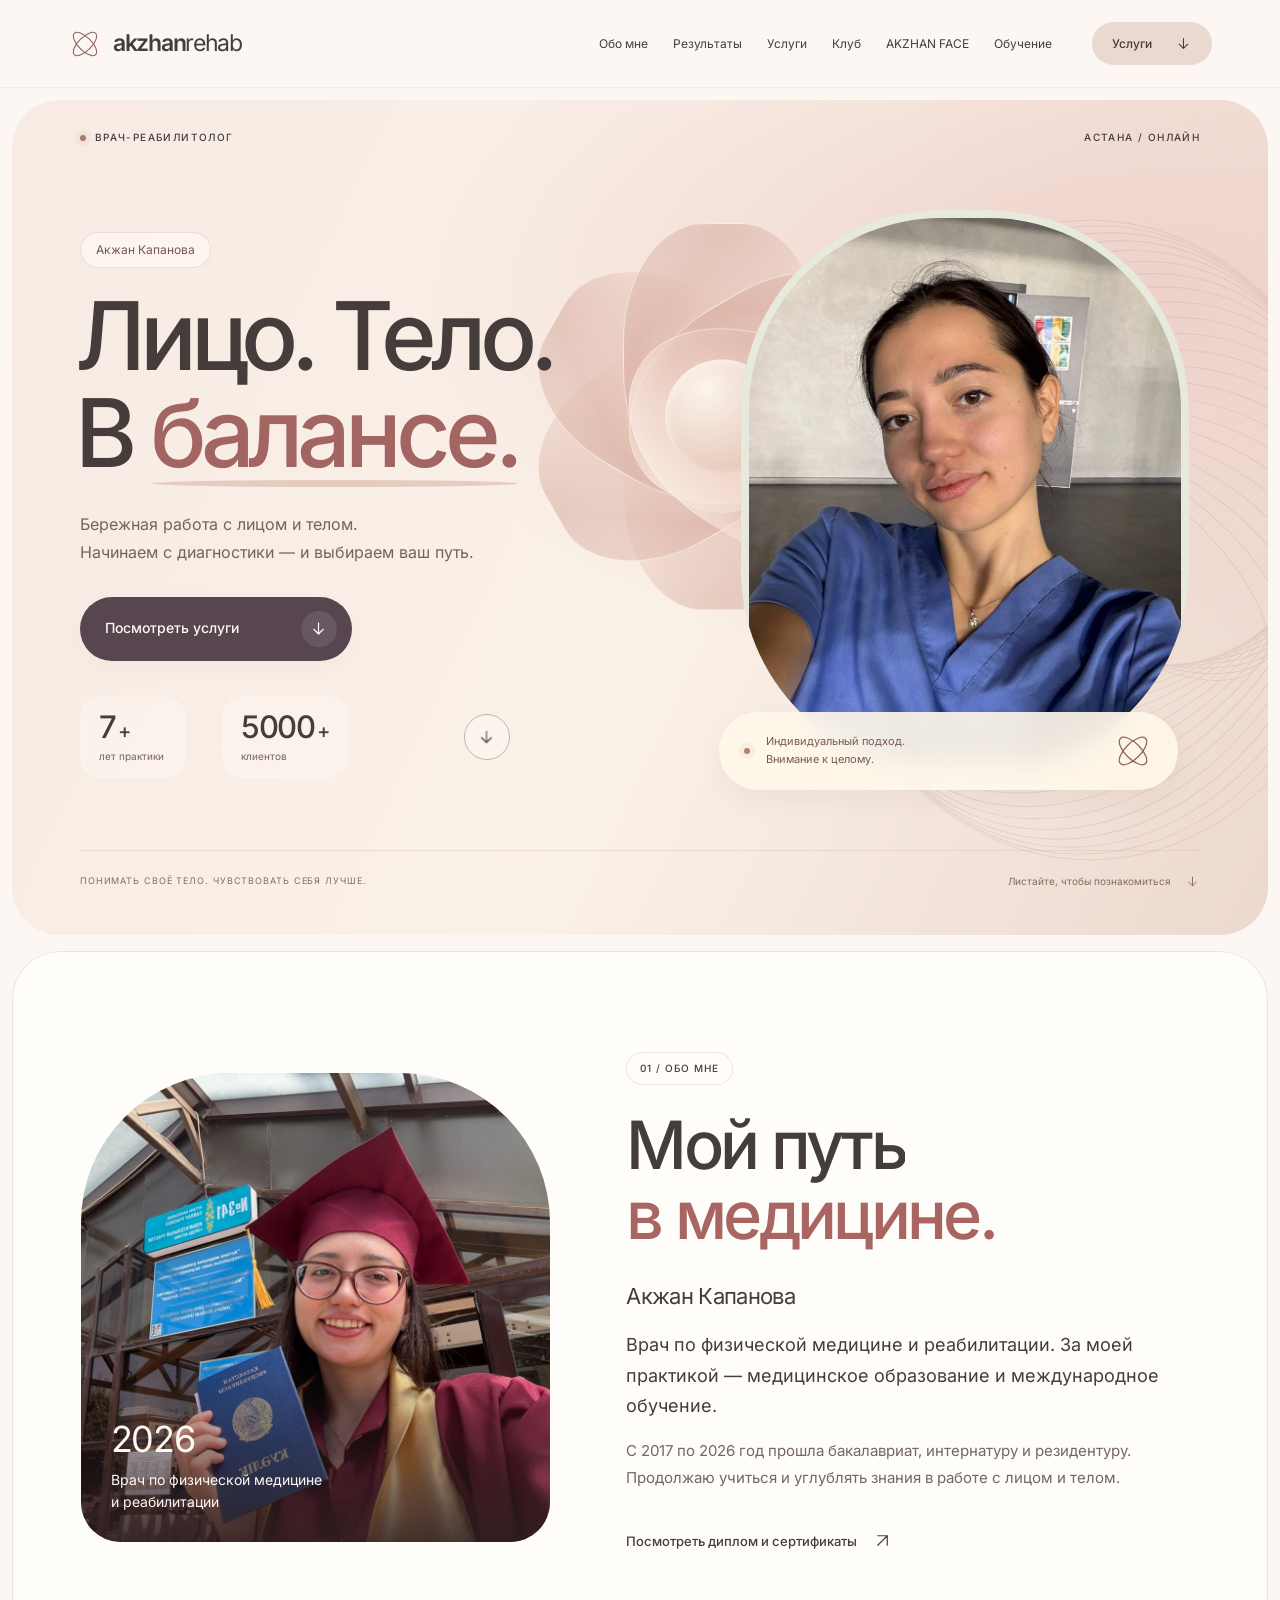
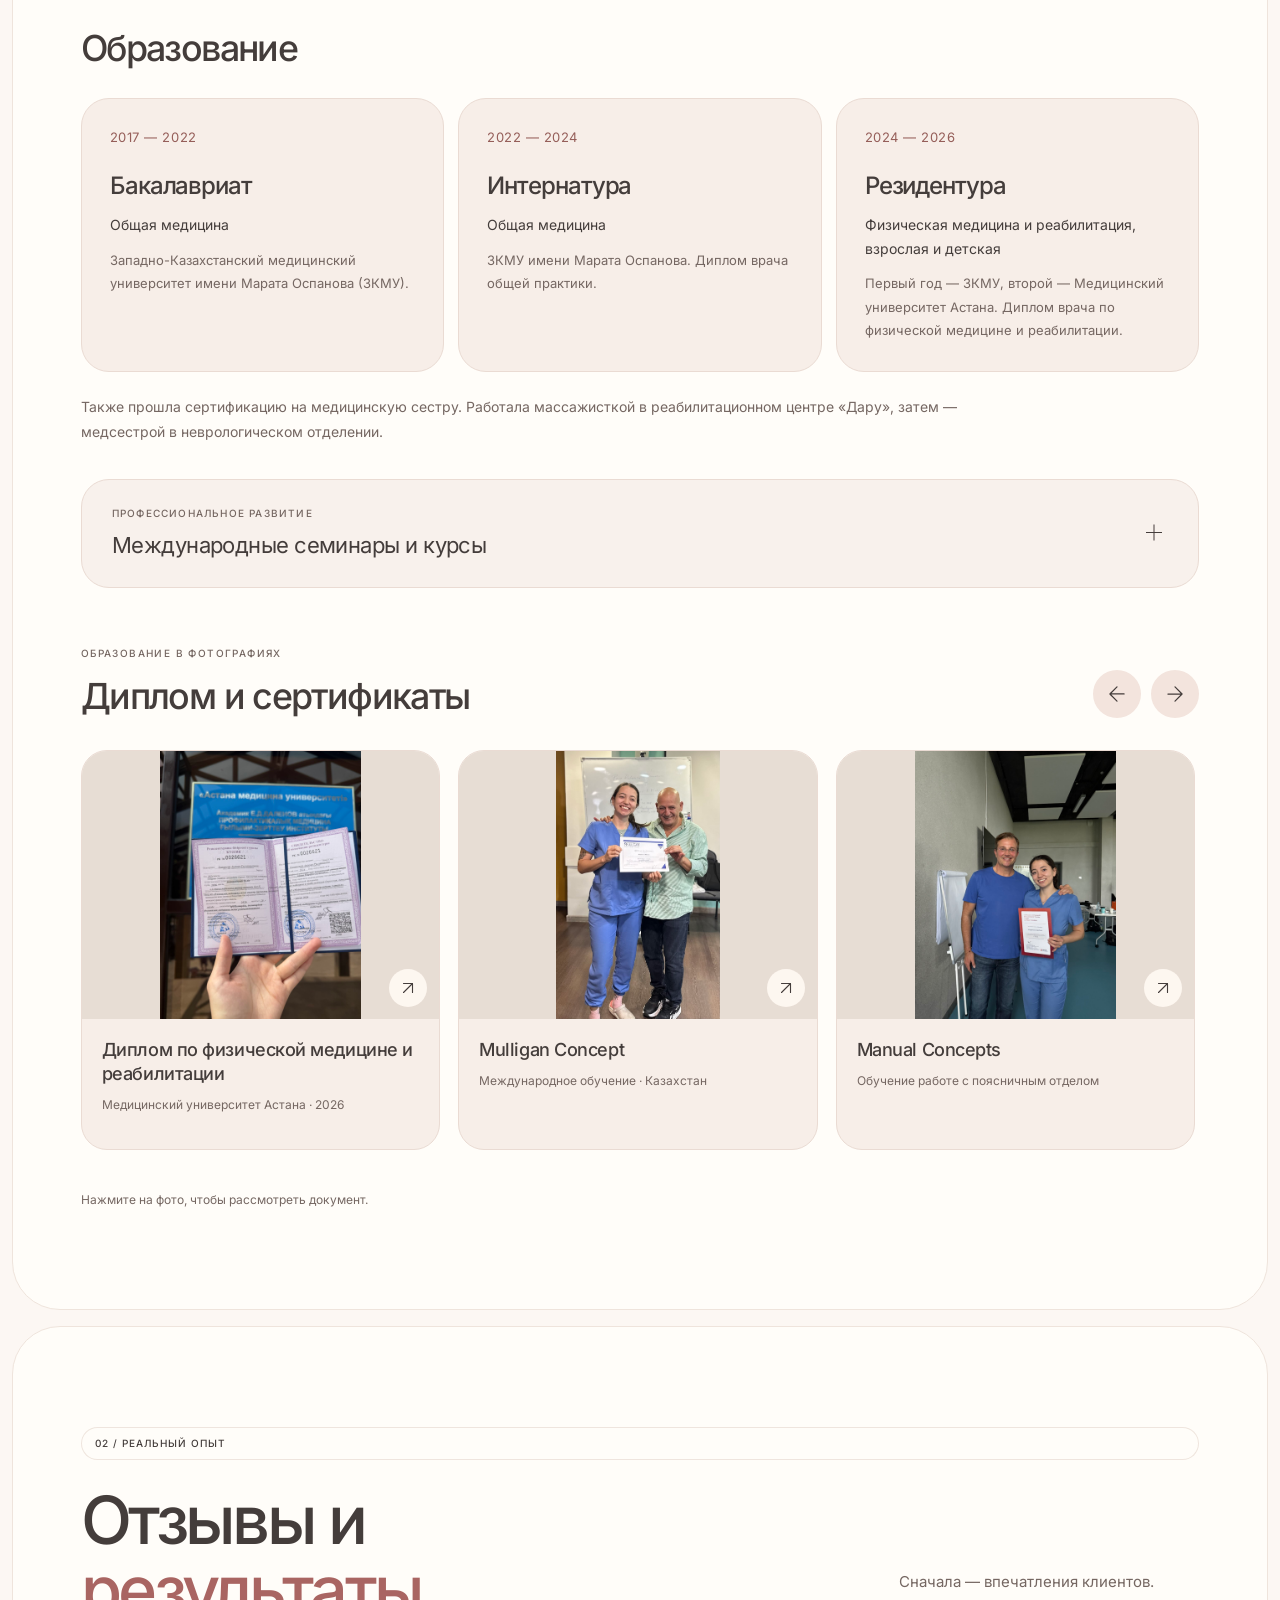
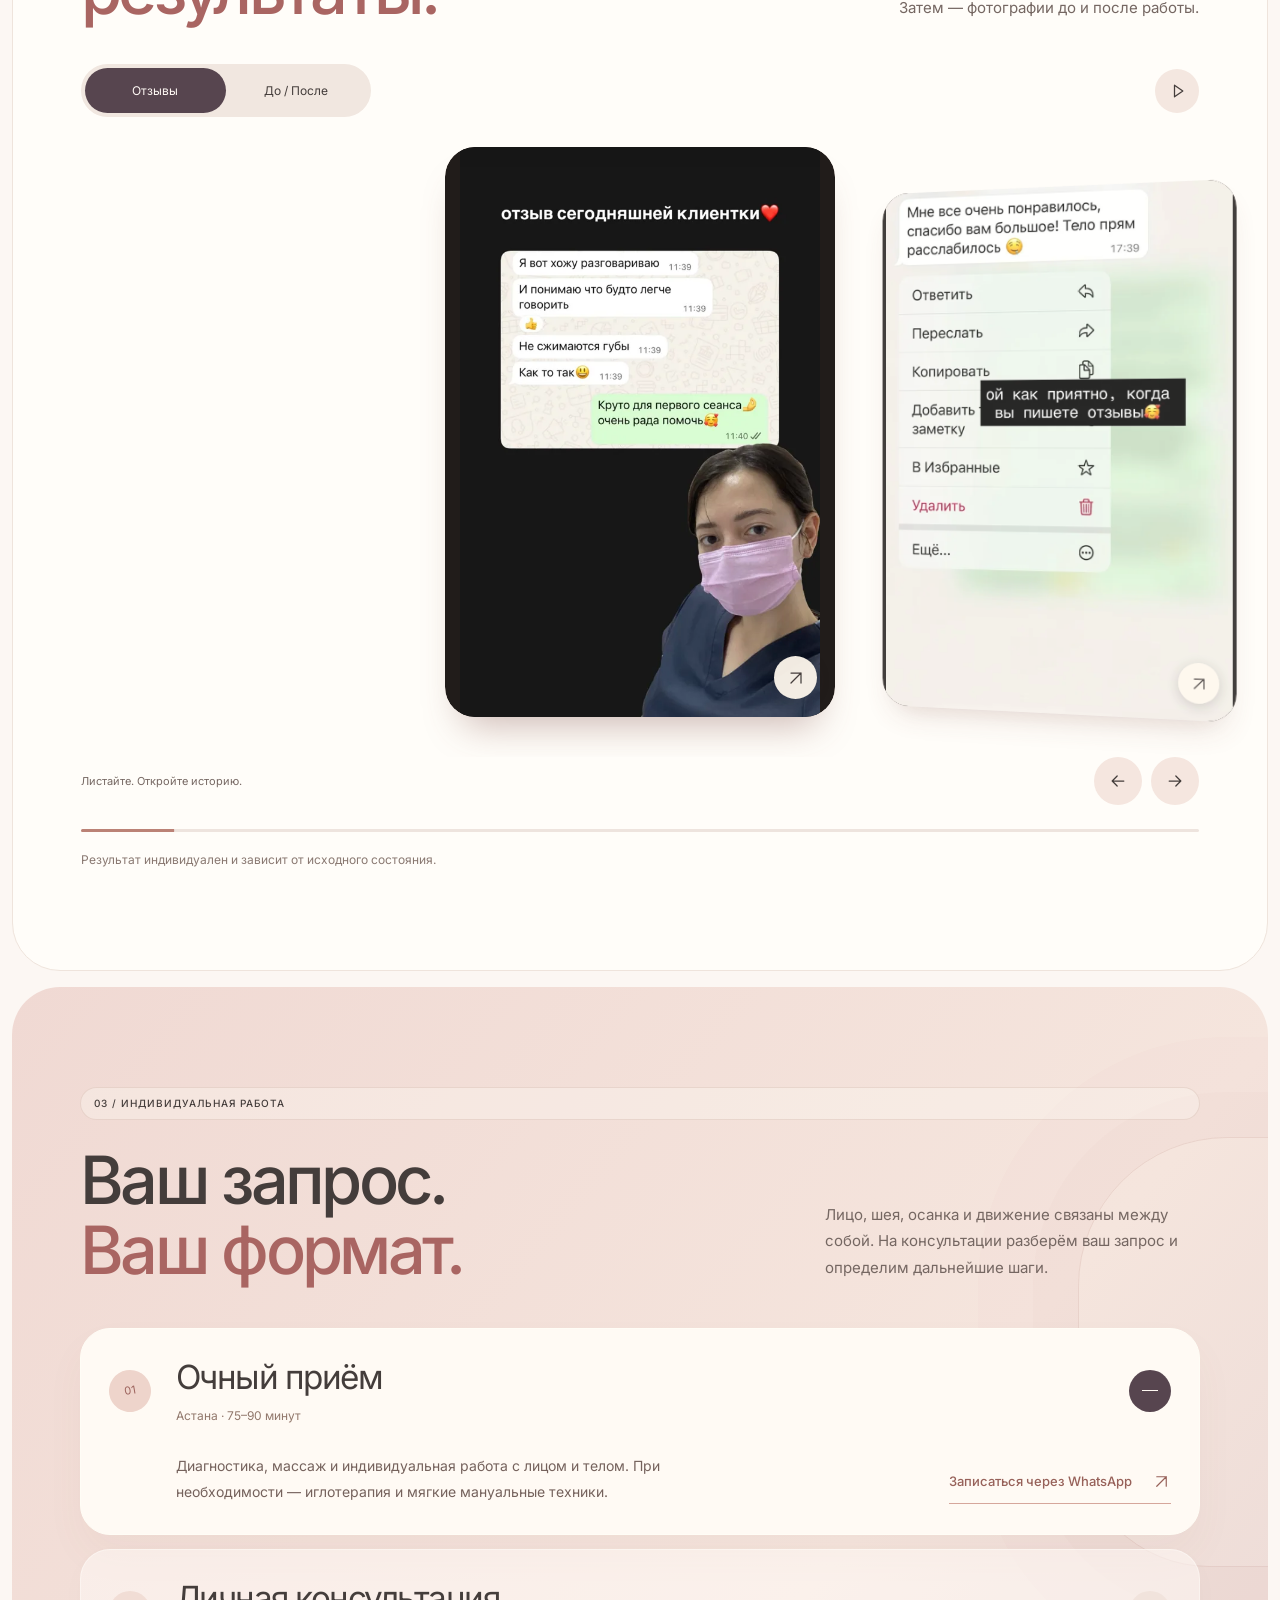
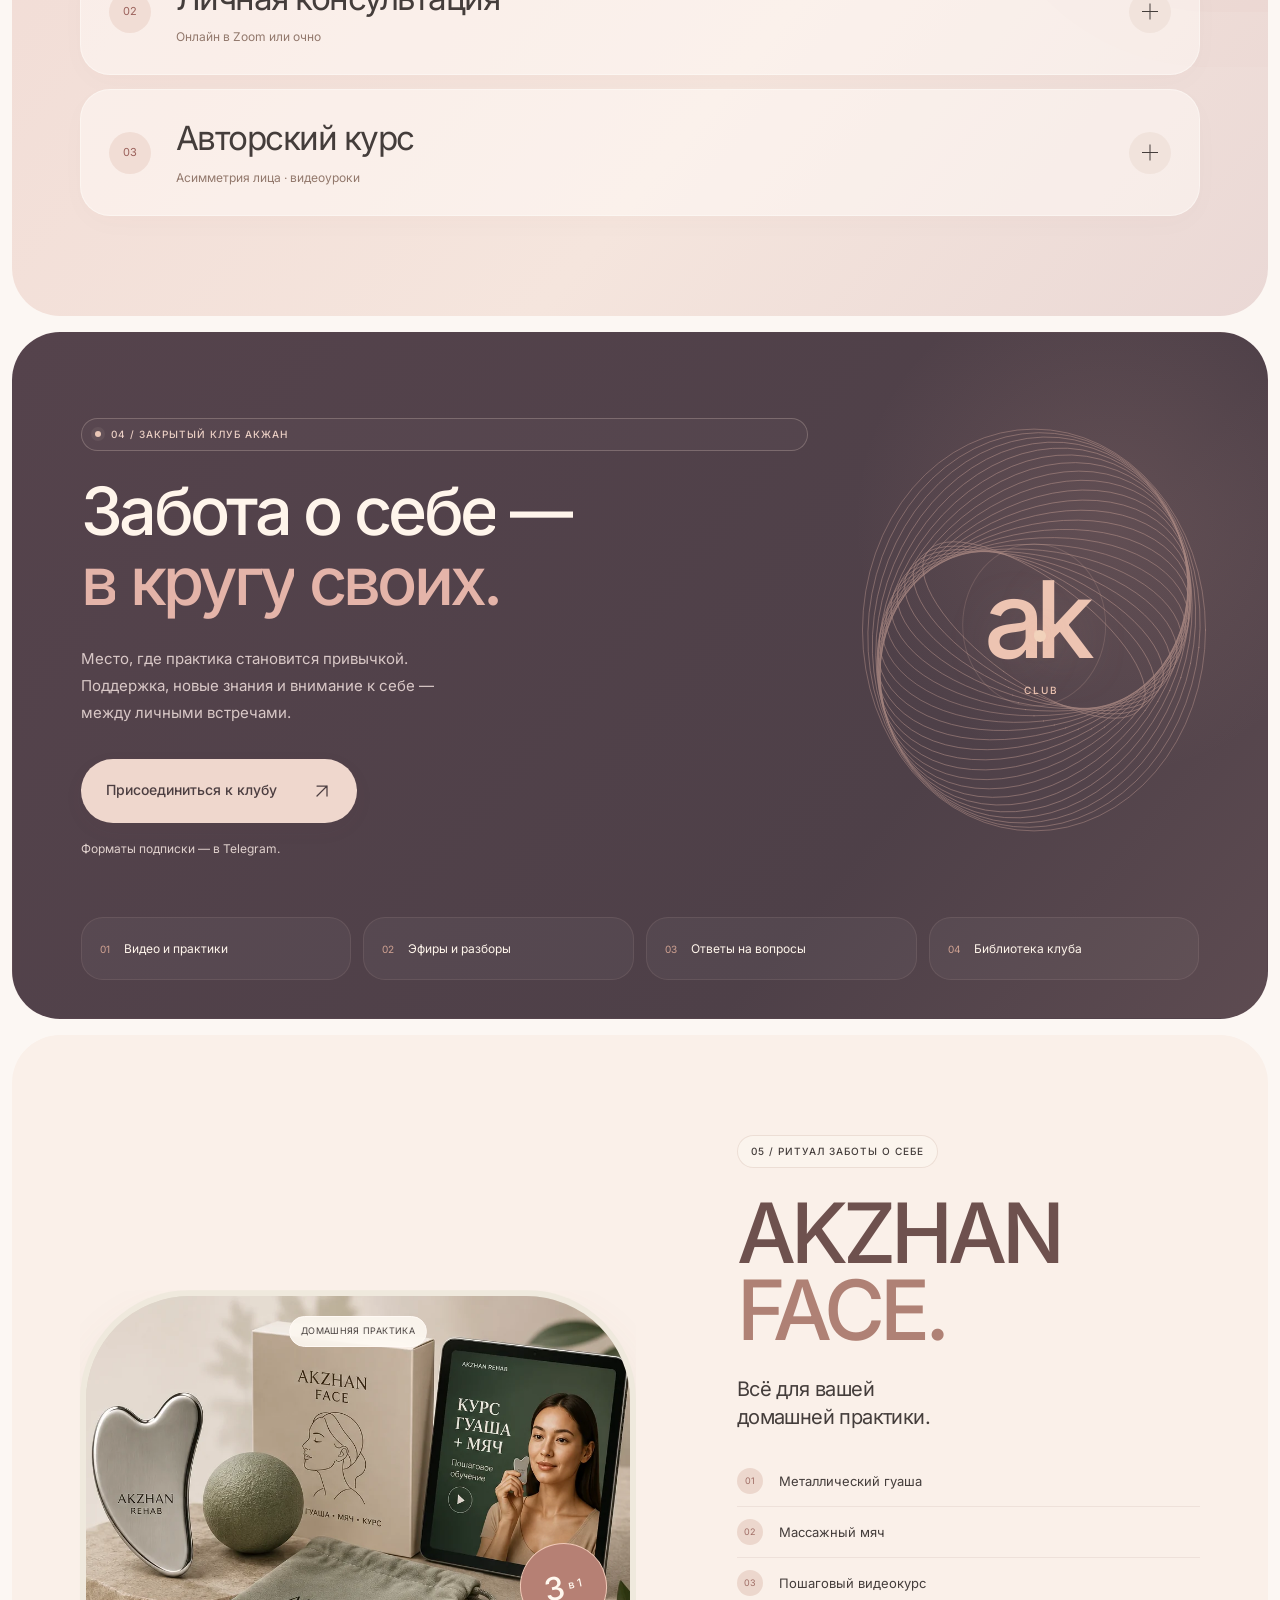
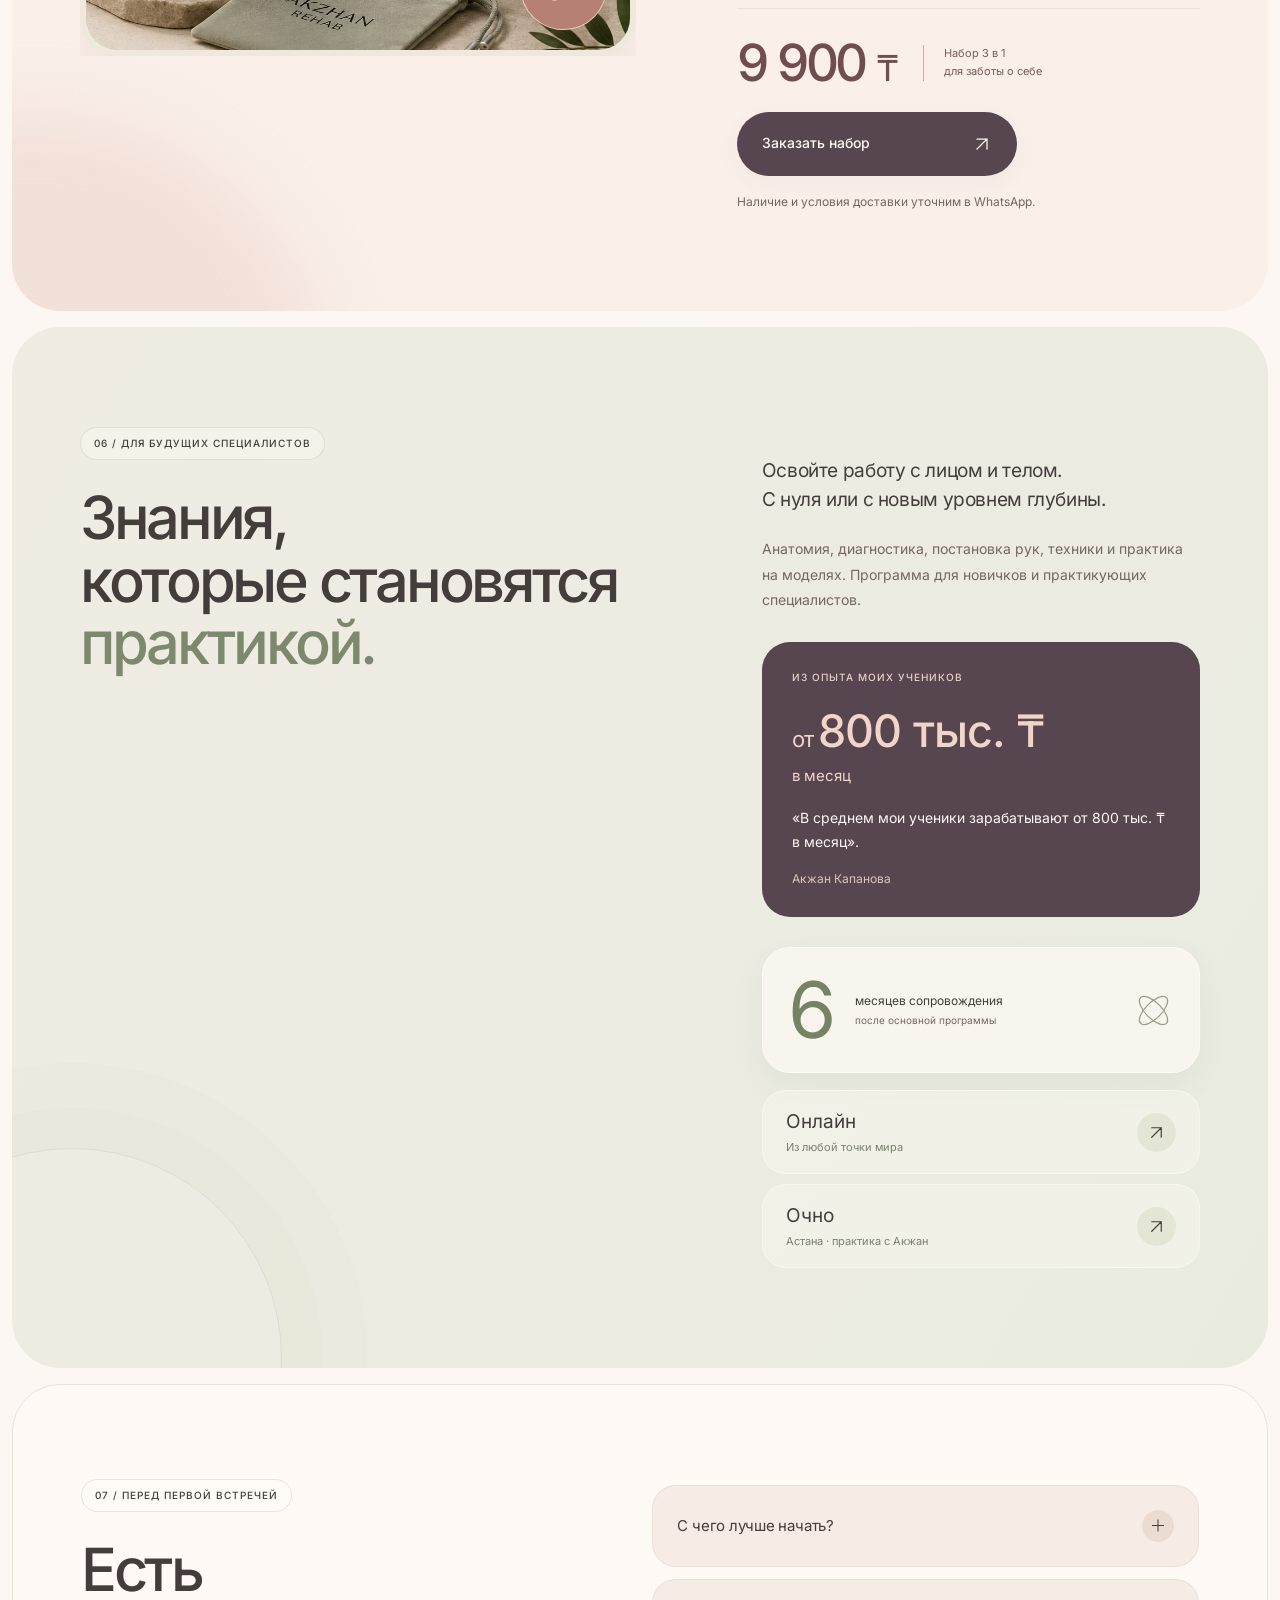
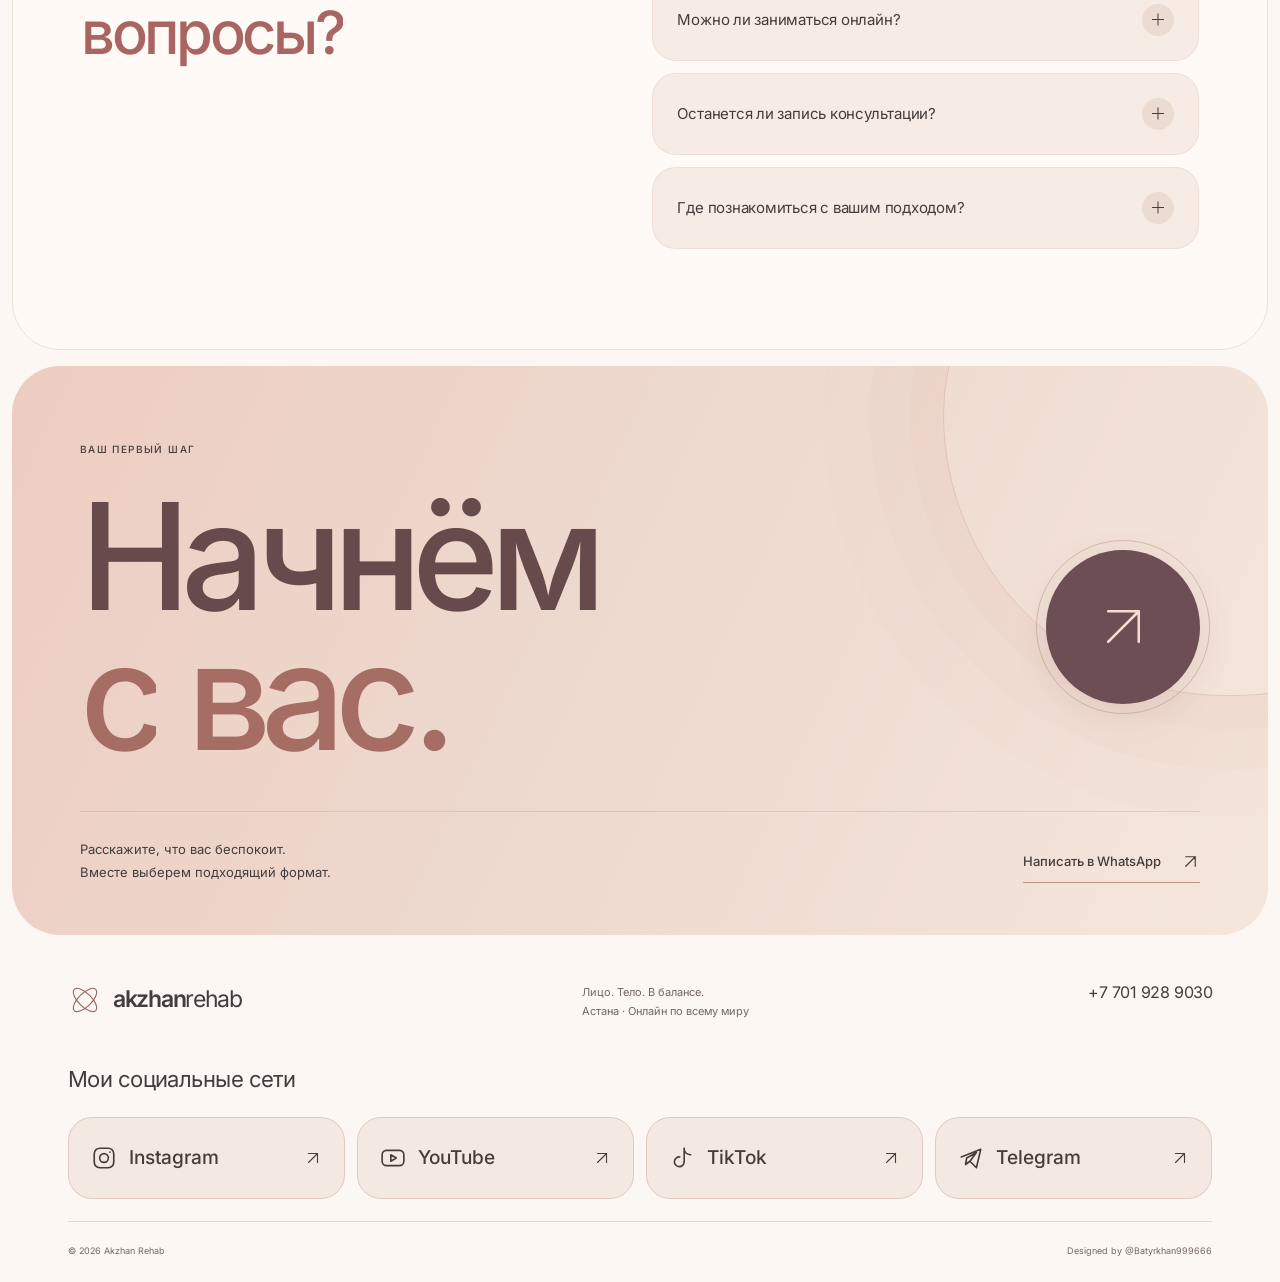
==== commit 21c70466: "Remove photo counts from galleries and photo viewer" ====
--- a/index.html
+++ b/index.html
@@ -22,9 +22,9 @@
   <link rel="icon" type="image/svg+xml" href="assets/favicon.svg">
   <link rel="preload" href="assets/fonts/inter-400.woff" as="font" type="font/woff" crossorigin>
   <link rel="preload" href="assets/fonts/inter-500.woff" as="font" type="font/woff" crossorigin>
-  <link rel="stylesheet" href="style.css?v=20261001-profile2">
+  <link rel="stylesheet" href="style.css?v=20261001-no-photo-counts">
   <script type="application/ld+json">{"@context":"https://schema.org","@graph":[{"@type":"MedicalOrganization","@id":"https://www.akzhanrehab.help/#organization","name":"Akzhan Rehab","alternateName":"Акжан Рехаб","url":"https://www.akzhanrehab.help/","description":"Akzhan Rehab — диагностика и комплексная работа с лицом и телом, асимметрией, мышечным напряжением, болью и ограничением подвижности. Очно в Астане и онлайн.","image":"https://www.akzhanrehab.help/hero-doctor.jpg","telephone":"+77019289030","medicalSpecialty":"https://schema.org/Physiotherapy","areaServed":[{"@type":"City","name":"Астана"},{"@type":"Country","name":"Казахстан"}],"employee":{"@id":"https://www.akzhanrehab.help/#akzhan-kapanova"},"contactPoint":{"@type":"ContactPoint","telephone":"+77019289030","contactType":"Запись на консультацию","availableLanguage":["ru","kk"],"url":"https://wa.me/77019289030"},"sameAs":["https://www.instagram.com/akzhan_rehab","https://www.youtube.com/@akzhan_rehab","https://www.tiktok.com/@akzhan_rehab","https://t.me/akzhan_ak"],"hasOfferCatalog":{"@type":"OfferCatalog","name":"Услуги Akzhan Rehab","itemListElement":[{"@type":"Offer","itemOffered":{"@type":"Service","name":"Очный приём + массаж"}},{"@type":"Offer","itemOffered":{"@type":"Service","name":"Личная консультация и обучение самомассажу лица"}},{"@type":"Offer","itemOffered":{"@type":"Service","name":"Авторский курс по асимметрии лица"}},{"@type":"Offer","itemOffered":{"@type":"Service","name":"Закрытый клуб Акжан"}},{"@type":"Offer","itemOffered":{"@type":"Service","name":"Обучение специалистов"}}]}},{"@type":"Person","@id":"https://www.akzhanrehab.help/#akzhan-kapanova","name":"Акжан Капанова","jobTitle":"Врач-реабилитолог","url":"https://www.akzhanrehab.help/","image":"https://www.akzhanrehab.help/hero-doctor.jpg","worksFor":{"@id":"https://www.akzhanrehab.help/#organization"},"sameAs":["https://www.instagram.com/akzhan_rehab","https://www.youtube.com/@akzhan_rehab","https://www.tiktok.com/@akzhan_rehab","https://t.me/akzhan_ak"]}]}</script>
-  <script src="script.js?v=20261001-profile2" defer></script>
+  <script src="script.js?v=20261001-no-photo-counts" defer></script>
 <noscript><style>.gallery-toolbar,.gallery-navigation,.menu-toggle,.hero-scroll{display:none!important}.gallery-panel[hidden]{display:block!important;margin-top:30px}.header-cta{display:flex!important}</style></noscript>
 </head>
 <body>
@@ -100,7 +100,7 @@
 <li class="certificate-item"><a class="certificate-card" href="assets/certificates/disc.jpg" data-certificate aria-label="Грыжа диска. Открыть фотографию"><div class="certificate-image"><img src="assets/certificates/disc.jpg" alt="Грыжа диска — фотография из архива Акжан" loading="lazy" decoding="async"><span class="certificate-zoom"><svg viewBox="0 0 24 24" fill="none" aria-hidden="true"><path d="M6 18 18 6M6 6h12v12"/></svg></span></div><div class="certificate-caption"><h3>Грыжа диска</h3><p>Диагностика, лечение и реабилитация</p></div></a></li>
 <li class="certificate-item"><a class="certificate-card" href="assets/certificates/knee.jpg" data-certificate aria-label="Реабилитация коленного сустава. Открыть фотографию"><div class="certificate-image"><img src="assets/certificates/knee.jpg" alt="Реабилитация коленного сустава — фотография из архива Акжан" loading="lazy" decoding="async"><span class="certificate-zoom"><svg viewBox="0 0 24 24" fill="none" aria-hidden="true"><path d="M6 18 18 6M6 6h12v12"/></svg></span></div><div class="certificate-caption"><h3>Реабилитация коленного сустава</h3><p>Повышение квалификации</p></div></a></li>
 <li class="certificate-item"><a class="certificate-card" href="assets/certificates/seminar.jpg" data-certificate aria-label="На международном семинаре. Открыть фотографию"><div class="certificate-image"><img src="assets/certificates/seminar.jpg" alt="На международном семинаре — фотография из архива Акжан" loading="lazy" decoding="async"><span class="certificate-zoom"><svg viewBox="0 0 24 24" fill="none" aria-hidden="true"><path d="M6 18 18 6M6 6h12v12"/></svg></span></div><div class="certificate-caption"><h3>На международном семинаре</h3><p>Обучение Mulligan Concept</p></div></a></li>
-<li class="certificate-item"><a class="certificate-card" href="assets/certificates/graduation.jpg" data-certificate aria-label="Окончание резидентуры. Открыть фотографию"><div class="certificate-image"><img src="assets/certificates/graduation.jpg" alt="Окончание резидентуры — фотография из архива Акжан" loading="lazy" decoding="async"><span class="certificate-zoom"><svg viewBox="0 0 24 24" fill="none" aria-hidden="true"><path d="M6 18 18 6M6 6h12v12"/></svg></span></div><div class="certificate-caption"><h3>Окончание резидентуры</h3><p>Медицинский университет Астана · 2026</p></div></a></li></ul><p class="small-note">11 фотографий · Нажмите на фото, чтобы рассмотреть документ.</p>
+<li class="certificate-item"><a class="certificate-card" href="assets/certificates/graduation.jpg" data-certificate aria-label="Окончание резидентуры. Открыть фотографию"><div class="certificate-image"><img src="assets/certificates/graduation.jpg" alt="Окончание резидентуры — фотография из архива Акжан" loading="lazy" decoding="async"><span class="certificate-zoom"><svg viewBox="0 0 24 24" fill="none" aria-hidden="true"><path d="M6 18 18 6M6 6h12v12"/></svg></span></div><div class="certificate-caption"><h3>Окончание резидентуры</h3><p>Медицинский университет Астана · 2026</p></div></a></li></ul><p class="small-note">Нажмите на фото, чтобы рассмотреть документ.</p>
       </div>
     </div>
   </section>
@@ -109,7 +109,7 @@
     <div class="container">
       <div class="section-head reveal"><p class="overline section-index">02 / Реальный опыт</p><h2 id="results-title">Отзывы и <span class="muted-word">результаты.</span></h2><p class="section-description">Сначала — впечатления клиентов.<br>Затем — фотографии до и после работы.</p></div>
       <div class="gallery-toolbar reveal">
-        <div class="gallery-tabs" role="tablist" aria-label="Результаты и отзывы"><button type="button" role="tab" id="tab-reviews" aria-controls="panel-reviews" aria-selected="true" data-tab="reviews">Отзывы <span>12</span></button><button type="button" role="tab" id="tab-results" aria-controls="panel-results" aria-selected="false" tabindex="-1" data-tab="results">До / После <span>15</span></button></div>
+        <div class="gallery-tabs" role="tablist" aria-label="Результаты и отзывы"><button type="button" role="tab" id="tab-reviews" aria-controls="panel-reviews" aria-selected="true" data-tab="reviews">Отзывы</button><button type="button" role="tab" id="tab-results" aria-controls="panel-results" aria-selected="false" tabindex="-1" data-tab="results">До / После</button></div>
         <button class="gallery-play icon-button" type="button" aria-label="Включить автопрокрутку" aria-pressed="true"><svg viewBox="0 0 24 24" class="pause-symbol" aria-hidden="true"><path d="M9 6v12M15 6v12"/></svg><svg viewBox="0 0 24 24" class="play-symbol" aria-hidden="true"><path d="m9 5 10 7-10 7Z"/></svg></button>
       </div>
       <div id="reviews" class="anchor-alias"></div>
@@ -140,7 +140,7 @@
 <li class="gallery-item"><a class="gallery-card" href="akzhan/images/before-after/photo_2026-08-05 14.34.39.jpeg" target="_blank" rel="noopener noreferrer" data-full="akzhan/images/before-after/photo_2026-08-05 14.34.39.jpeg" aria-label="Результат работы 13. Открыть фотографию"><img src="assets/images/before-after-13.webp" alt="Результат работы 13" width="600" height="990" loading="lazy" decoding="async"><span class="gallery-zoom" aria-hidden="true"><svg viewBox="0 0 24 24" fill="none" aria-hidden="true"><path d="M6 18 18 6M6 6h12v12"/></svg></span></a></li>
 <li class="gallery-item"><a class="gallery-card" href="akzhan/images/before-after/photo_2026-08-05 14.34.42.jpeg" target="_blank" rel="noopener noreferrer" data-full="akzhan/images/before-after/photo_2026-08-05 14.34.42.jpeg" aria-label="Результат работы 14. Открыть фотографию"><img src="assets/images/before-after-14.webp" alt="Результат работы 14" width="600" height="990" loading="lazy" decoding="async"><span class="gallery-zoom" aria-hidden="true"><svg viewBox="0 0 24 24" fill="none" aria-hidden="true"><path d="M6 18 18 6M6 6h12v12"/></svg></span></a></li>
 <li class="gallery-item"><a class="gallery-card" href="akzhan/images/before-after/photo_2026-08-05 14.34.45.jpeg" target="_blank" rel="noopener noreferrer" data-full="akzhan/images/before-after/photo_2026-08-05 14.34.45.jpeg" aria-label="Результат работы 15. Открыть фотографию"><img src="assets/images/before-after-15.webp" alt="Результат работы 15" width="600" height="990" loading="lazy" decoding="async"><span class="gallery-zoom" aria-hidden="true"><svg viewBox="0 0 24 24" fill="none" aria-hidden="true"><path d="M6 18 18 6M6 6h12v12"/></svg></span></a></li></ul></div>
-      <div class="gallery-bottom"><p class="gallery-hint">Листайте. Откройте историю.</p><div class="gallery-navigation"><span class="gallery-counter" aria-live="off">02 / 12</span><button class="icon-button gallery-prev" type="button" aria-label="Предыдущая фотография"><svg viewBox="0 0 24 24" fill="none" aria-hidden="true"><path d="M5 12h14M13 6l6 6-6 6"/></svg></button><button class="icon-button gallery-next" type="button" aria-label="Следующая фотография"><svg viewBox="0 0 24 24" fill="none" aria-hidden="true"><path d="M5 12h14M13 6l6 6-6 6"/></svg></button></div></div>
+      <div class="gallery-bottom"><p class="gallery-hint">Листайте. Откройте историю.</p><div class="gallery-navigation"><button class="icon-button gallery-prev" type="button" aria-label="Предыдущая фотография"><svg viewBox="0 0 24 24" fill="none" aria-hidden="true"><path d="M5 12h14M13 6l6 6-6 6"/></svg></button><button class="icon-button gallery-next" type="button" aria-label="Следующая фотография"><svg viewBox="0 0 24 24" fill="none" aria-hidden="true"><path d="M5 12h14M13 6l6 6-6 6"/></svg></button></div></div>
       <div class="gallery-progress" aria-hidden="true"><span></span></div>
       <p class="results-note">Результат индивидуален и зависит от исходного состояния.</p>
     </div>
@@ -190,6 +190,6 @@
 <footer class="footer"><div class="container"><div class="footer-top reveal"><a class="brand" href="#top"><svg class="brand-mark" viewBox="0 0 36 36" fill="none" aria-hidden="true"><ellipse cx="18" cy="18" rx="7" ry="16" transform="rotate(45 18 18)"/><ellipse cx="18" cy="18" rx="7" ry="16" transform="rotate(-45 18 18)"/></svg><span>akzhan<span class="brand-light">rehab</span></span></a><p>Лицо. Тело. В балансе.<br>Астана · Онлайн по всему миру</p><a class="footer-phone" href="tel:+77019289030">+7 701 928 9030</a></div><p class="socials-heading">Мои социальные сети</p><div class="footer-socials reveal"><a href="https://www.instagram.com/akzhan_rehab" target="_blank" rel="noopener noreferrer"><svg class="social-icon" viewBox="0 0 24 24" aria-hidden="true"><rect x="3" y="3" width="18" height="18" rx="5"/><circle cx="12" cy="12" r="4"/><circle cx="17.5" cy="6.5" r=".8" fill="currentColor" stroke="none"/></svg>Instagram <svg viewBox="0 0 24 24" fill="none" aria-hidden="true"><path d="M6 18 18 6M6 6h12v12"/></svg></a><a href="https://youtube.com/@akzhan_rehab" target="_blank" rel="noopener noreferrer"><svg class="social-icon" viewBox="0 0 24 24" aria-hidden="true"><rect x="2" y="5" width="20" height="14" rx="4"/><path d="m10 9 5 3-5 3Z"/></svg>YouTube <svg viewBox="0 0 24 24" fill="none" aria-hidden="true"><path d="M6 18 18 6M6 6h12v12"/></svg></a><a href="https://www.tiktok.com/@akzhan_rehab" target="_blank" rel="noopener noreferrer"><svg class="social-icon" viewBox="0 0 24 24" aria-hidden="true"><path d="M14 3v12.5a4.5 4.5 0 1 1-4-4.47M14 3c0 4 3 6 6 6"/></svg>TikTok <svg viewBox="0 0 24 24" fill="none" aria-hidden="true"><path d="M6 18 18 6M6 6h12v12"/></svg></a><a href="https://t.me/akzhan_ak" target="_blank" rel="noopener noreferrer"><svg class="social-icon" viewBox="0 0 24 24" aria-hidden="true"><path d="m3 11 18-7-4 17-6-6-4 3 1-6 9-5-6 8"/></svg>Telegram <svg viewBox="0 0 24 24" fill="none" aria-hidden="true"><path d="M6 18 18 6M6 6h12v12"/></svg></a></div><div class="footer-bottom"><span>© 2026 Akzhan Rehab</span><span>Designed by @Batyrkhan999666</span></div></div></footer>
 
 <aside class="mobile-action" aria-label="Быстрая запись" hidden inert><a href="https://wa.me/77019289030?text=%D0%97%D0%B4%D1%80%D0%B0%D0%B2%D1%81%D1%82%D0%B2%D1%83%D0%B9%D1%82%D0%B5%21%20%D0%A5%D0%BE%D1%87%D1%83%20%D0%B7%D0%B0%D0%BF%D0%B8%D1%81%D0%B0%D1%82%D1%8C%D1%81%D1%8F%20%D0%BD%D0%B0%20%D0%BE%D1%87%D0%BD%D1%8B%D0%B9%20%D0%BF%D1%80%D0%B8%D1%91%D0%BC%20%2B%20%D0%BC%D0%B0%D1%81%D1%81%D0%B0%D0%B6.%20%D0%97%D0%B0%D1%8F%D0%B2%D0%BA%D0%B0%20%D1%81%20%D1%81%D0%B0%D0%B9%D1%82%D0%B0%20Akzhan%20Rehab." target="_blank" rel="noopener noreferrer"><span><span class="status-dot"></span><span class="mobile-action-label">Записаться на приём</span></span><svg viewBox="0 0 24 24" fill="none" aria-hidden="true"><path d="M6 18 18 6M6 6h12v12"/></svg></a></aside>
-<dialog class="lightbox" id="lightbox" aria-label="Полноэкранный просмотр фотографии"><div class="lightbox-top"><span class="lightbox-counter" aria-live="polite"></span><button class="icon-button lightbox-close" type="button" aria-label="Закрыть фотографию"><svg viewBox="0 0 24 24" aria-hidden="true"><path d="m6 6 12 12M18 6 6 18"/></svg></button></div><div class="lightbox-stage"><img class="lightbox-image" alt=""></div><div class="lightbox-bottom"><button class="icon-button lightbox-prev" type="button" aria-label="Предыдущее фото"><svg viewBox="0 0 24 24" fill="none" aria-hidden="true"><path d="M5 12h14M13 6l6 6-6 6"/></svg></button><span>Листайте фотографии</span><button class="icon-button lightbox-next" type="button" aria-label="Следующее фото"><svg viewBox="0 0 24 24" fill="none" aria-hidden="true"><path d="M5 12h14M13 6l6 6-6 6"/></svg></button></div></dialog>
+<dialog class="lightbox" id="lightbox" aria-label="Полноэкранный просмотр фотографии"><div class="lightbox-top"><button class="icon-button lightbox-close" type="button" aria-label="Закрыть фотографию"><svg viewBox="0 0 24 24" aria-hidden="true"><path d="m6 6 12 12M18 6 6 18"/></svg></button></div><div class="lightbox-stage"><img class="lightbox-image" alt=""></div><div class="lightbox-bottom"><button class="icon-button lightbox-prev" type="button" aria-label="Предыдущее фото"><svg viewBox="0 0 24 24" fill="none" aria-hidden="true"><path d="M5 12h14M13 6l6 6-6 6"/></svg></button><span>Листайте фотографии</span><button class="icon-button lightbox-next" type="button" aria-label="Следующее фото"><svg viewBox="0 0 24 24" fill="none" aria-hidden="true"><path d="M5 12h14M13 6l6 6-6 6"/></svg></button></div></dialog>
 </body>
 </html>
--- a/style.css
+++ b/style.css
@@ -446,3 +446,6 @@
  .socials-heading{font-size:23px;margin-top:34px}.footer-socials{gap:10px;margin-top:20px}.footer-socials a{min-height:78px;padding:17px 12px;font-size:16px;gap:8px;border-radius:20px}.footer-socials .social-icon{width:22px;height:22px}.footer-socials a>svg:last-child{width:14px;height:14px}
 }
 @media(max-width:359px){.footer-socials a{font-size:14px;padding:15px 10px;gap:6px}.footer-socials .social-icon{width:20px;height:20px}.footer-socials a>svg:last-child{display:none}.student-income-value strong{font-size:31px}.certificate-navigation .icon-button{width:36px;height:36px}.certificates-heading .about-subtitle{font-size:21px}}
+
+/* Keep the close control right-aligned without a photo counter. */
+.lightbox-top{justify-content:flex-end}
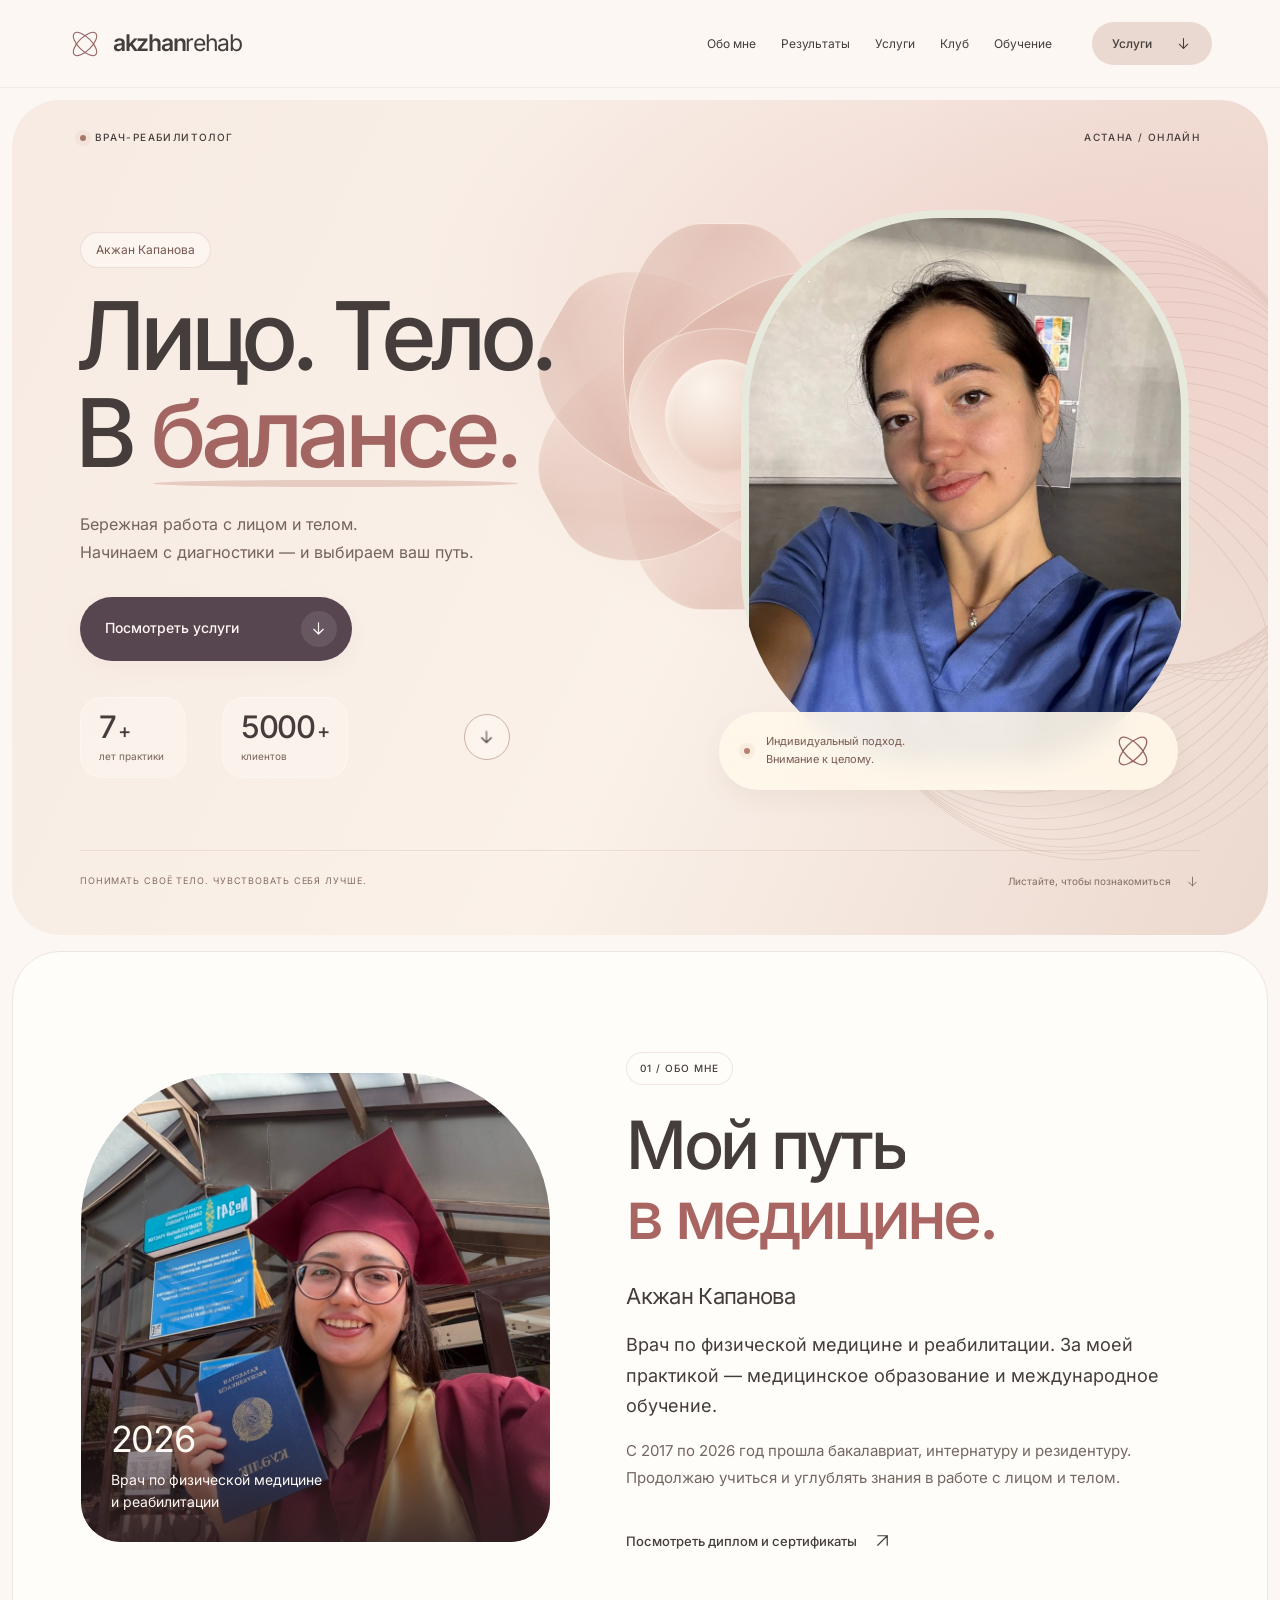
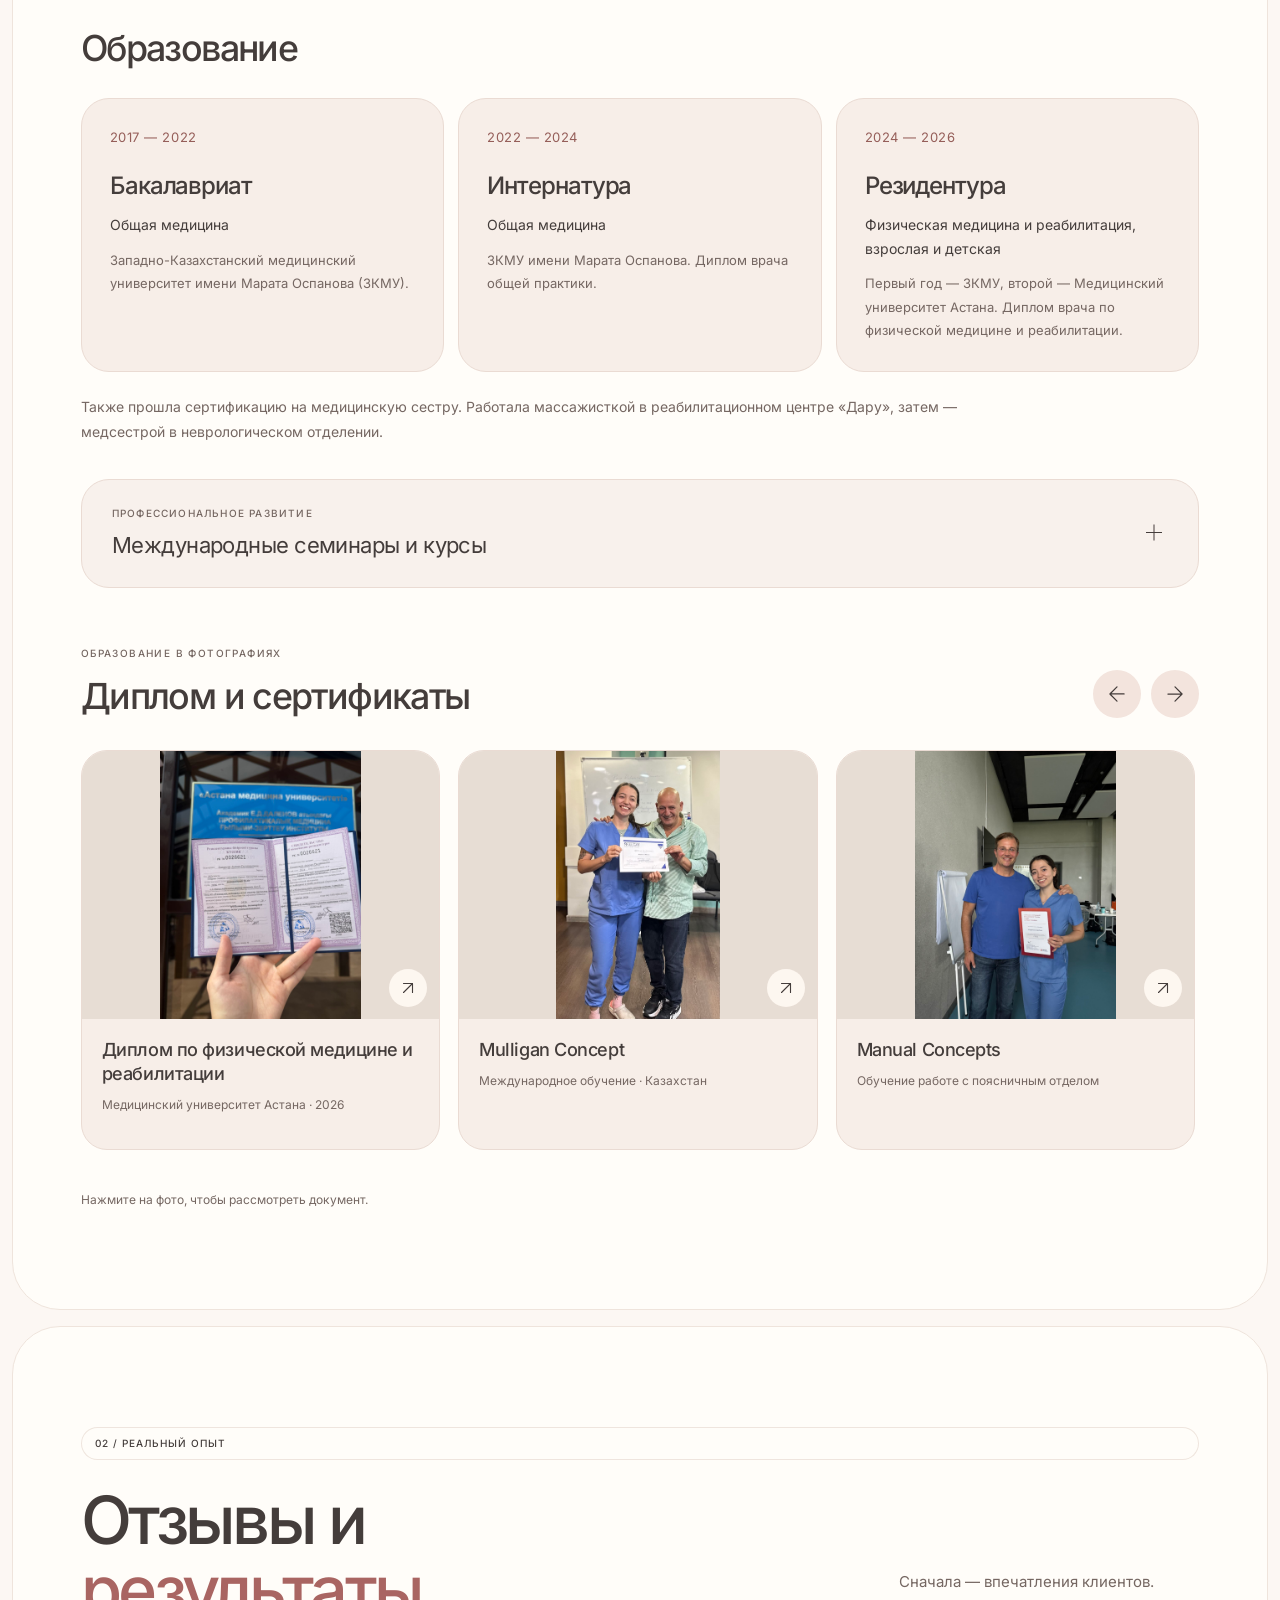
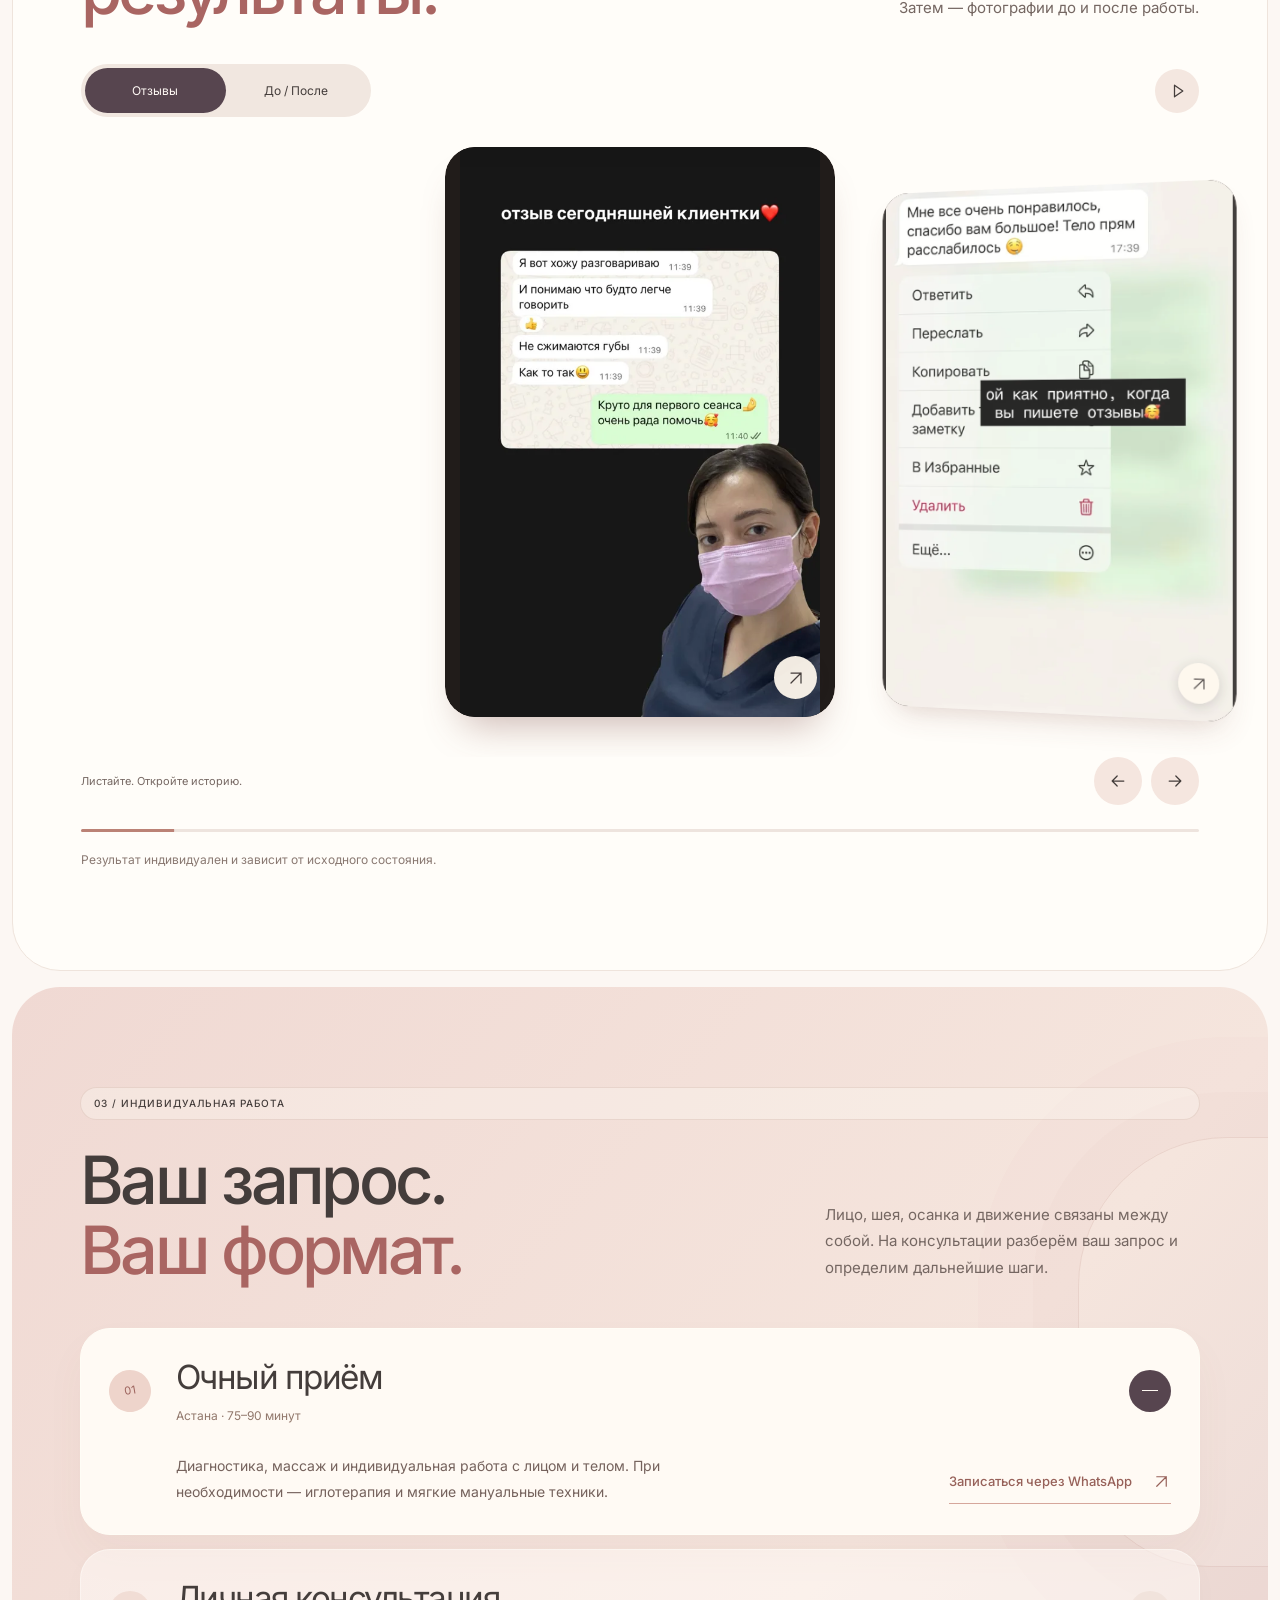
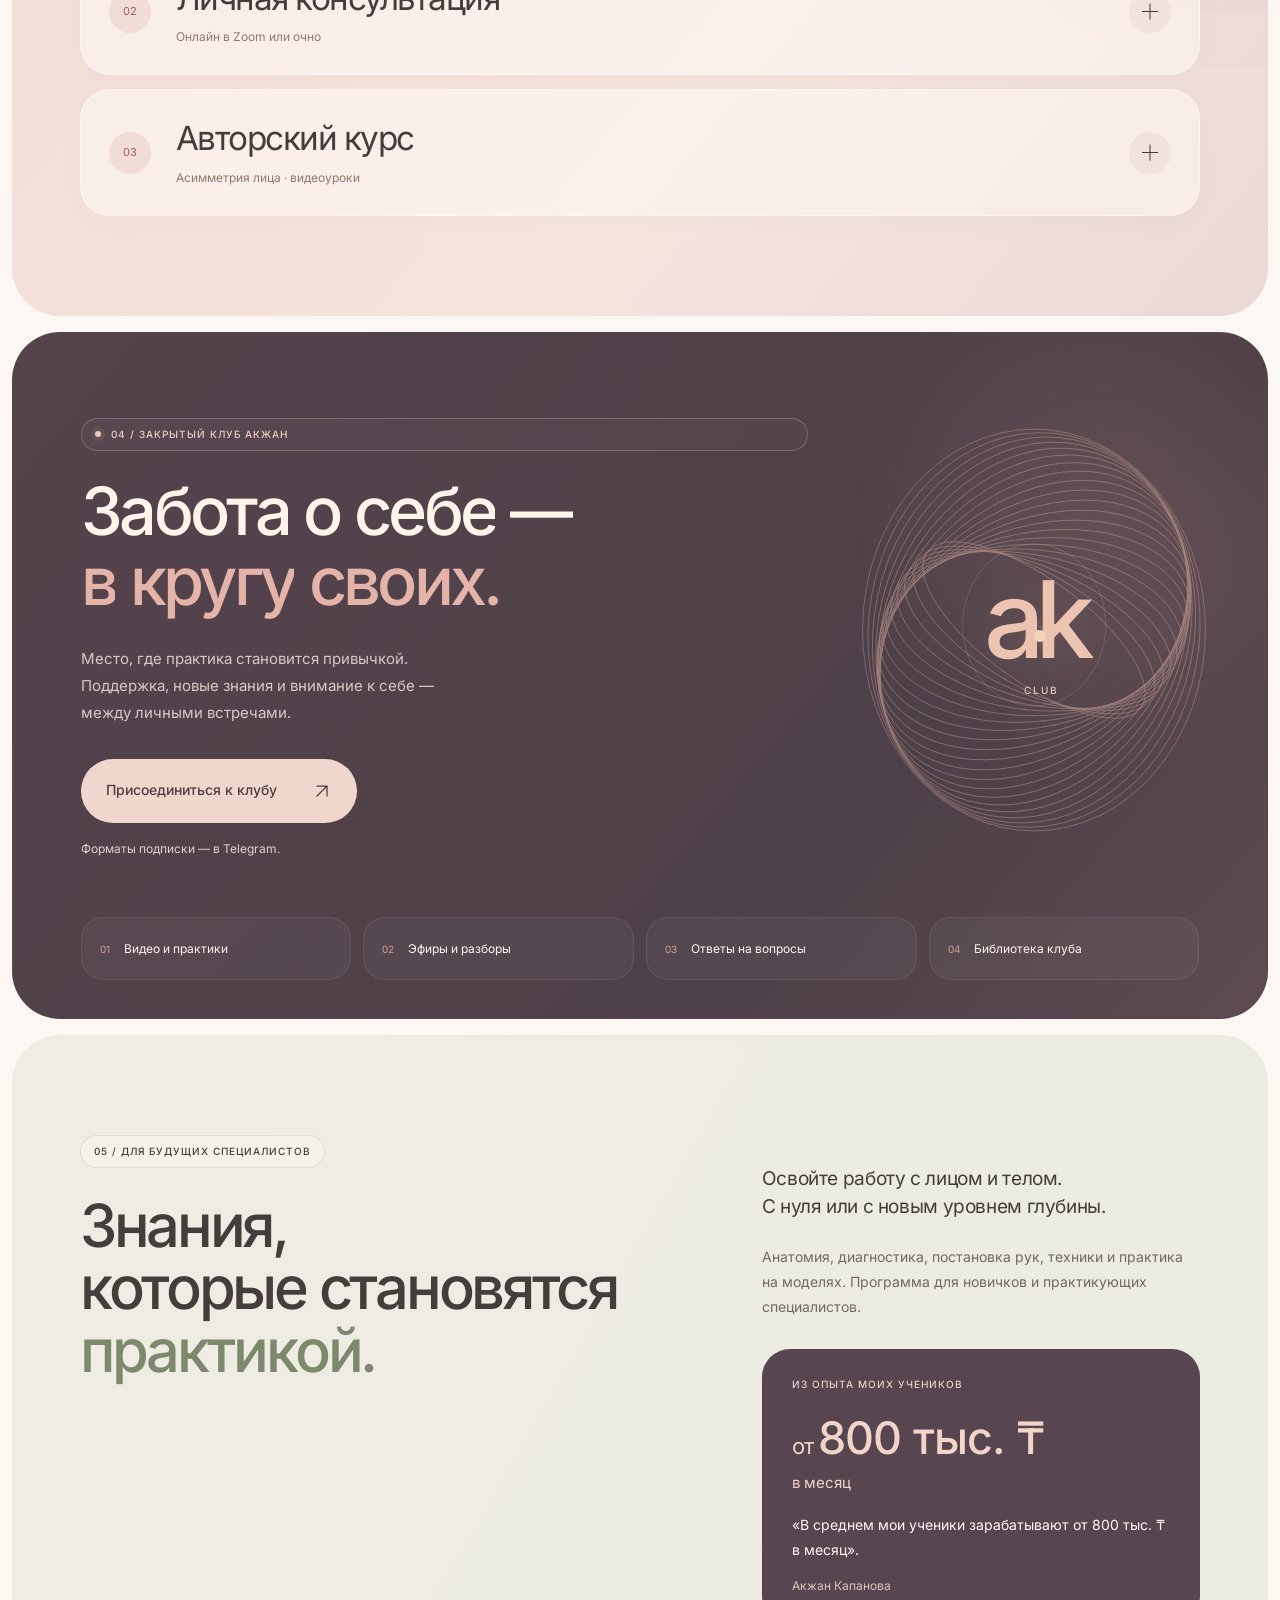
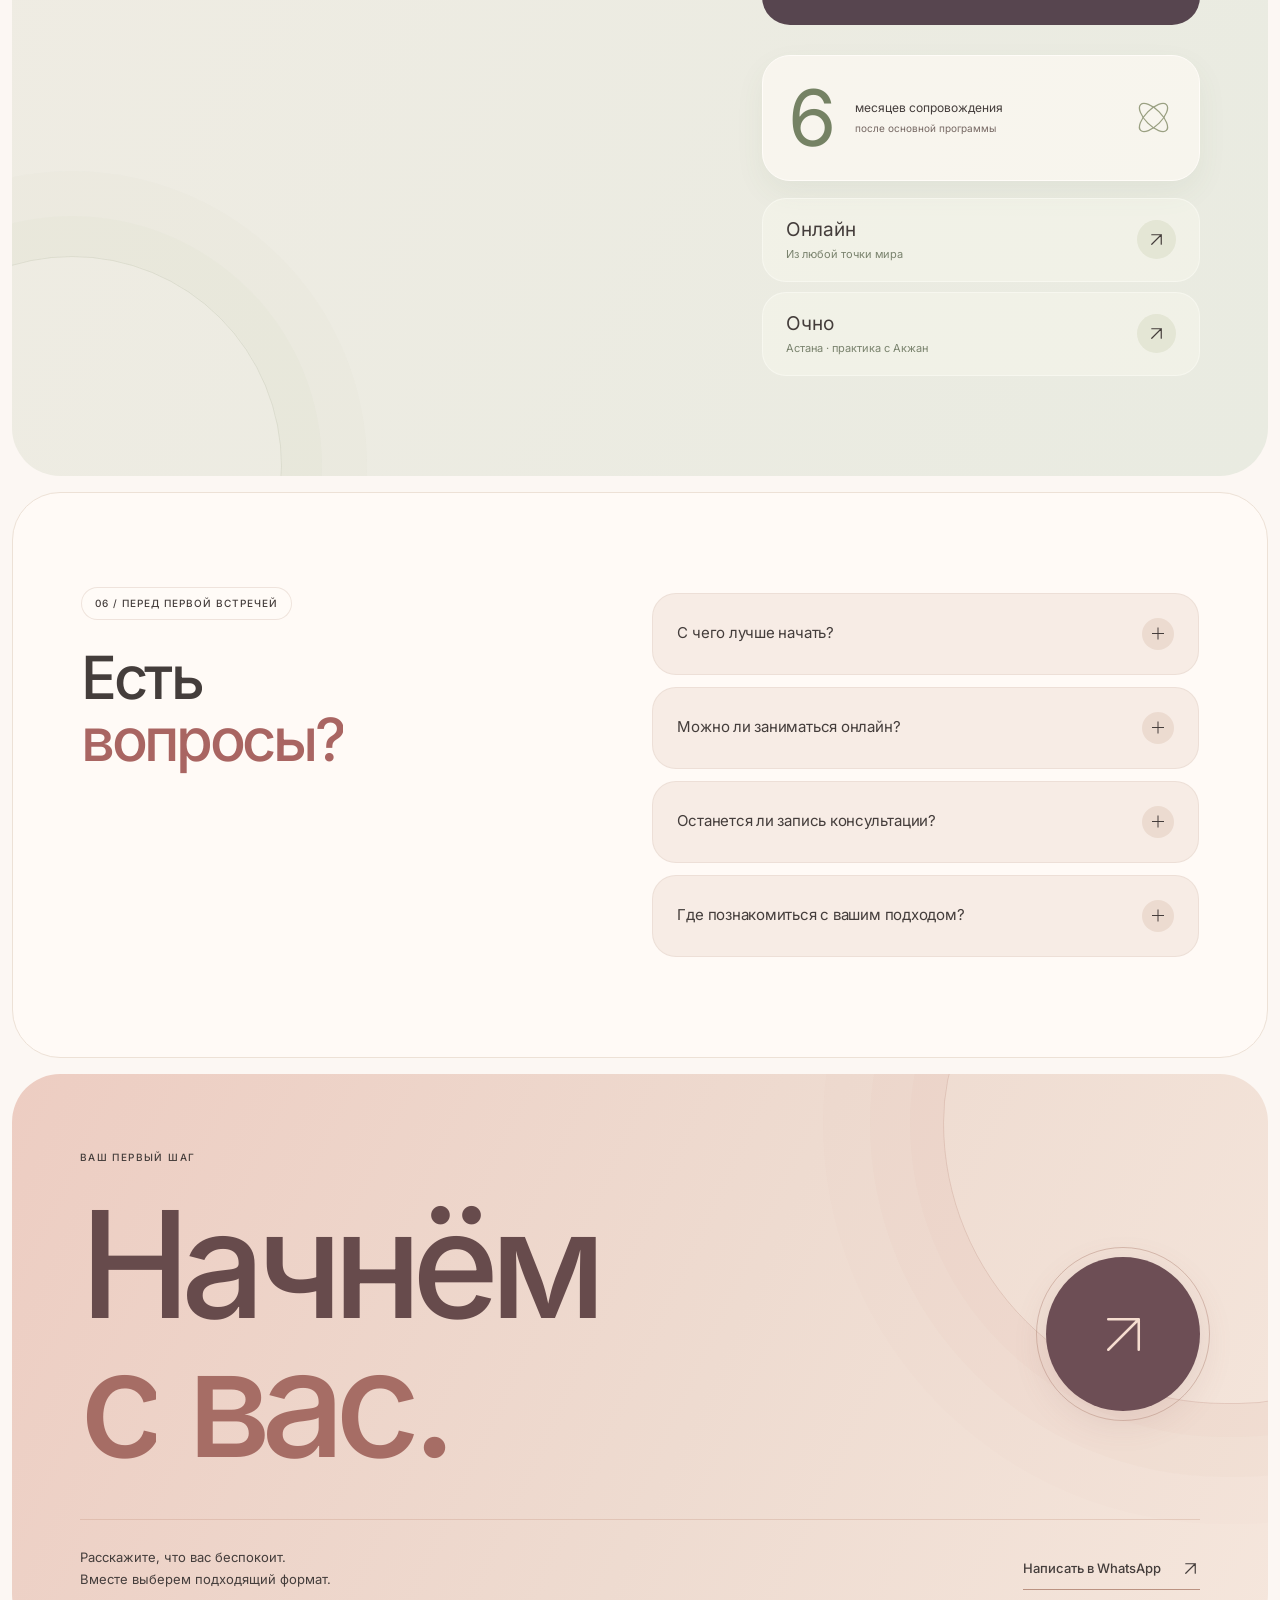
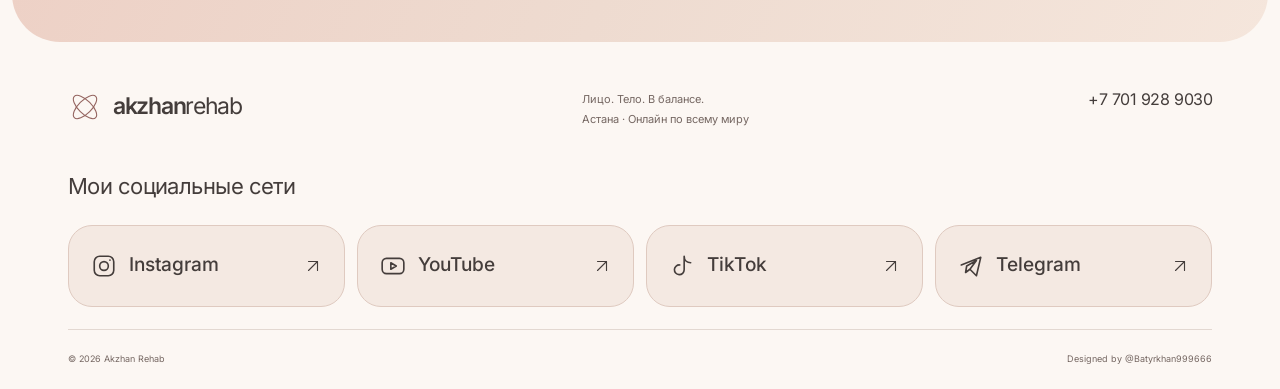
==== commit 5201302b: "Remove AKZHAN FACE 3-in-1 kit and navigation links" ====
--- a/index.html
+++ b/index.html
@@ -34,14 +34,14 @@
 <header class="header" id="top">
   <div class="container nav">
     <a class="brand" href="#top" aria-label="Akzhan Rehab — на главную"><svg class="brand-mark" viewBox="0 0 36 36" fill="none" aria-hidden="true"><ellipse cx="18" cy="18" rx="7" ry="16" transform="rotate(45 18 18)"/><ellipse cx="18" cy="18" rx="7" ry="16" transform="rotate(-45 18 18)"/></svg><span>akzhan<span class="brand-light">rehab</span></span></a>
-    <nav class="desktop-nav" aria-label="Основная навигация"><a href="#about">Обо мне</a><a href="#results">Результаты</a><a href="#services">Услуги</a><a href="#club">Клуб</a><a href="#shop">AKZHAN FACE</a><a href="#education">Обучение</a></nav>
+    <nav class="desktop-nav" aria-label="Основная навигация"><a href="#about">Обо мне</a><a href="#results">Результаты</a><a href="#services">Услуги</a><a href="#club">Клуб</a><a href="#education">Обучение</a></nav>
     <a class="header-cta" href="#services" data-journey>Услуги <svg viewBox="0 0 24 24" fill="none" aria-hidden="true"><path d="M12 5v14m-6-6 6 6 6-6"/></svg></a>
     <button class="menu-toggle" type="button" aria-label="Открыть меню" aria-controls="mobile-menu" aria-expanded="false"><span></span><span></span></button>
   </div>
 </header>
 <dialog class="mobile-menu" id="mobile-menu" aria-label="Меню сайта">
   <div class="menu-top"><span class="overline">AKZHAN REHAB</span><button class="icon-button menu-close" type="button" aria-label="Закрыть меню"><svg viewBox="0 0 24 24" aria-hidden="true"><path d="m6 6 12 12M18 6 6 18"/></svg></button></div>
-  <nav aria-label="Мобильная навигация"><a href="#about"><span>01</span>Обо мне <svg viewBox="0 0 24 24" fill="none" aria-hidden="true"><path d="M6 18 18 6M6 6h12v12"/></svg></a><a href="#results"><span>02</span>Результаты <svg viewBox="0 0 24 24" fill="none" aria-hidden="true"><path d="M6 18 18 6M6 6h12v12"/></svg></a><a href="#services"><span>03</span>Услуги <svg viewBox="0 0 24 24" fill="none" aria-hidden="true"><path d="M6 18 18 6M6 6h12v12"/></svg></a><a href="#club"><span>04</span>Клуб <svg viewBox="0 0 24 24" fill="none" aria-hidden="true"><path d="M6 18 18 6M6 6h12v12"/></svg></a><a href="#shop"><span>05</span>AKZHAN FACE <svg viewBox="0 0 24 24" fill="none" aria-hidden="true"><path d="M6 18 18 6M6 6h12v12"/></svg></a><a href="#education"><span>06</span>Обучение <svg viewBox="0 0 24 24" fill="none" aria-hidden="true"><path d="M6 18 18 6M6 6h12v12"/></svg></a><a href="#faq"><span>07</span>Вопросы <svg viewBox="0 0 24 24" fill="none" aria-hidden="true"><path d="M6 18 18 6M6 6h12v12"/></svg></a></nav>
+  <nav aria-label="Мобильная навигация"><a href="#about"><span>01</span>Обо мне <svg viewBox="0 0 24 24" fill="none" aria-hidden="true"><path d="M6 18 18 6M6 6h12v12"/></svg></a><a href="#results"><span>02</span>Результаты <svg viewBox="0 0 24 24" fill="none" aria-hidden="true"><path d="M6 18 18 6M6 6h12v12"/></svg></a><a href="#services"><span>03</span>Услуги <svg viewBox="0 0 24 24" fill="none" aria-hidden="true"><path d="M6 18 18 6M6 6h12v12"/></svg></a><a href="#club"><span>04</span>Клуб <svg viewBox="0 0 24 24" fill="none" aria-hidden="true"><path d="M6 18 18 6M6 6h12v12"/></svg></a><a href="#education"><span>05</span>Обучение <svg viewBox="0 0 24 24" fill="none" aria-hidden="true"><path d="M6 18 18 6M6 6h12v12"/></svg></a><a href="#faq"><span>06</span>Вопросы <svg viewBox="0 0 24 24" fill="none" aria-hidden="true"><path d="M6 18 18 6M6 6h12v12"/></svg></a></nav>
   <a class="button button-light menu-book" href="https://wa.me/77019289030?text=%D0%97%D0%B4%D1%80%D0%B0%D0%B2%D1%81%D1%82%D0%B2%D1%83%D0%B9%D1%82%D0%B5%21%20%D0%A5%D0%BE%D1%87%D1%83%20%D0%B7%D0%B0%D0%BF%D0%B8%D1%81%D0%B0%D1%82%D1%8C%D1%81%D1%8F%20%D0%BD%D0%B0%20%D0%BE%D1%87%D0%BD%D1%8B%D0%B9%20%D0%BF%D1%80%D0%B8%D1%91%D0%BC%20%2B%20%D0%BC%D0%B0%D1%81%D1%81%D0%B0%D0%B6.%20%D0%97%D0%B0%D1%8F%D0%B2%D0%BA%D0%B0%20%D1%81%20%D1%81%D0%B0%D0%B9%D1%82%D0%B0%20Akzhan%20Rehab." target="_blank" rel="noopener noreferrer">Записаться на приём <svg viewBox="0 0 24 24" fill="none" aria-hidden="true"><path d="M5 12h14M13 6l6 6-6 6"/></svg></a>
 
   <p class="menu-location">Астана · Онлайн по всему миру</p>
@@ -165,19 +165,12 @@
     </div>
   </section>
 
-  <section class="shop section" id="shop" aria-labelledby="shop-title">
-    <div class="container product-grid">
-      <div class="product-art reveal"><div class="product-photo"><img src="assets/images/face-kit.webp" alt="Набор AKZHAN FACE: металлический гуаша, массажный мяч и видеокурс" width="1536" height="1024" loading="lazy" decoding="async"></div><span class="product-label">Домашняя практика</span><span class="product-seal">3<span>в 1</span></span></div>
-      <div class="product-copy reveal"><p class="overline section-index">05 / Ритуал заботы о себе</p><h2 id="shop-title">AKZHAN<br><span class="muted-word">FACE.</span></h2><p class="product-lead">Всё для вашей<br>домашней практики.</p><ul class="product-features"><li><span>01</span>Металлический гуаша</li><li><span>02</span>Массажный мяч</li><li><span>03</span>Пошаговый видеокурс</li></ul><div class="product-price"><span class="price-value">9 900 <span>₸</span></span><span class="price-caption">Набор 3 в 1<br>для заботы о себе</span></div><a class="button button-dark" href="https://wa.me/77019289030?text=%D0%97%D0%B4%D1%80%D0%B0%D0%B2%D1%81%D1%82%D0%B2%D1%83%D0%B9%D1%82%D0%B5%21%20%D0%A5%D0%BE%D1%87%D1%83%20%D0%B7%D0%B0%D0%BA%D0%B0%D0%B7%D0%B0%D1%82%D1%8C%20%D0%BD%D0%B0%D0%B1%D0%BE%D1%80%20AKZHAN%20FACE%203%20%D0%B2%201%20%D0%B7%D0%B0%209%20900%20%E2%82%B8.%20%D0%9F%D0%BE%D0%B4%D1%81%D0%BA%D0%B0%D0%B6%D0%B8%D1%82%D0%B5%2C%20%D0%BF%D0%BE%D0%B6%D0%B0%D0%BB%D1%83%D0%B9%D1%81%D1%82%D0%B0%2C%20%D0%BD%D0%B0%D0%BB%D0%B8%D1%87%D0%B8%D0%B5%20%D0%B8%20%D1%83%D1%81%D0%BB%D0%BE%D0%B2%D0%B8%D1%8F%20%D0%B4%D0%BE%D1%81%D1%82%D0%B0%D0%B2%D0%BA%D0%B8." target="_blank" rel="noopener noreferrer">Заказать набор <svg viewBox="0 0 24 24" fill="none" aria-hidden="true"><path d="M6 18 18 6M6 6h12v12"/></svg></a><p class="small-note">Наличие и условия доставки уточним в WhatsApp.</p></div>
-    </div>
-  </section>
-
   <section class="education section" id="education" aria-labelledby="education-title"><div class="container education-grid">
-    <div class="reveal"><p class="overline section-index">06 / Для будущих специалистов</p><h2 id="education-title">Знания,<br>которые становятся<br><span class="muted-word">практикой.</span></h2></div>
+    <div class="reveal"><p class="overline section-index">05 / Для будущих специалистов</p><h2 id="education-title">Знания,<br>которые становятся<br><span class="muted-word">практикой.</span></h2></div>
     <div class="education-copy reveal"><p class="education-lead">Освойте работу с лицом и телом.<br>С нуля или с новым уровнем глубины.</p><p>Анатомия, диагностика, постановка рук, техники и практика на моделях. Программа для новичков и практикующих специалистов.</p><blockquote class="student-income"><p class="overline">Из опыта моих учеников</p><p class="student-income-value">от <strong>800 тыс. ₸</strong><span>в месяц</span></p><p class="student-income-quote">«В среднем мои ученики зарабатывают от 800 тыс. ₸ в месяц».</p><cite>Акжан Капанова</cite></blockquote><div class="mentorship"><strong class="count-value" data-count="6">6</strong><p>месяцев сопровождения<br><span>после основной программы</span></p><svg class="brand-mark" viewBox="0 0 36 36" fill="none" aria-hidden="true"><ellipse cx="18" cy="18" rx="7" ry="16" transform="rotate(45 18 18)"/><ellipse cx="18" cy="18" rx="7" ry="16" transform="rotate(-45 18 18)"/></svg></div><div class="education-links"><a href="https://wa.me/77019289030?text=%D0%97%D0%B4%D1%80%D0%B0%D0%B2%D1%81%D1%82%D0%B2%D1%83%D0%B9%D1%82%D0%B5%21%20%D0%9C%D0%B5%D0%BD%D1%8F%20%D0%B8%D0%BD%D1%82%D0%B5%D1%80%D0%B5%D1%81%D1%83%D0%B5%D1%82%20%D0%BE%D0%BD%D0%BB%D0%B0%D0%B9%D0%BD-%D0%BE%D0%B1%D1%83%D1%87%D0%B5%D0%BD%D0%B8%D0%B5%20%D1%80%D0%B0%D0%B1%D0%BE%D1%82%D0%B5%20%D1%81%20%D0%BB%D0%B8%D1%86%D0%BE%D0%BC%20%D0%B8%20%D1%82%D0%B5%D0%BB%D0%BE%D0%BC." target="_blank" rel="noopener noreferrer"><span>Онлайн<span>Из любой точки мира</span></span><svg viewBox="0 0 24 24" fill="none" aria-hidden="true"><path d="M6 18 18 6M6 6h12v12"/></svg></a><a href="https://wa.me/77019289030?text=%D0%97%D0%B4%D1%80%D0%B0%D0%B2%D1%81%D1%82%D0%B2%D1%83%D0%B9%D1%82%D0%B5%21%20%D0%9C%D0%B5%D0%BD%D1%8F%20%D0%B8%D0%BD%D1%82%D0%B5%D1%80%D0%B5%D1%81%D1%83%D0%B5%D1%82%20%D0%BE%D1%87%D0%BD%D0%BE%D0%B5%20%D0%BE%D0%B1%D1%83%D1%87%D0%B5%D0%BD%D0%B8%D0%B5%20%D1%80%D0%B0%D0%B1%D0%BE%D1%82%D0%B5%20%D1%81%20%D0%BB%D0%B8%D1%86%D0%BE%D0%BC%20%D0%B8%20%D1%82%D0%B5%D0%BB%D0%BE%D0%BC%20%D0%B2%20%D0%90%D1%81%D1%82%D0%B0%D0%BD%D0%B5." target="_blank" rel="noopener noreferrer"><span>Очно<span>Астана · практика с Акжан</span></span><svg viewBox="0 0 24 24" fill="none" aria-hidden="true"><path d="M6 18 18 6M6 6h12v12"/></svg></a></div></div>
   </div></section>
 
-  <section class="faq section" id="faq" aria-labelledby="faq-title"><div class="container faq-grid"><div class="reveal"><p class="overline section-index">07 / Перед первой встречей</p><h2 id="faq-title">Есть<br><span class="muted-word">вопросы?</span></h2></div><div class="faq-list">
+  <section class="faq section" id="faq" aria-labelledby="faq-title"><div class="container faq-grid"><div class="reveal"><p class="overline section-index">06 / Перед первой встречей</p><h2 id="faq-title">Есть<br><span class="muted-word">вопросы?</span></h2></div><div class="faq-list">
     <details><summary>С чего лучше начать?<span class="accordion-sign" aria-hidden="true"></span></summary><div class="faq-answer"><p>Для личной работы в Астане подойдёт очный приём. Если вы в другом городе — консультация в Zoom. Если сомневаетесь, напишите в WhatsApp: поможем выбрать формат.</p></div></details>
     <details><summary>Можно ли заниматься онлайн?<span class="accordion-sign" aria-hidden="true"></span></summary><div class="faq-answer"><p>Да. Личная консультация проходит в Zoom. Также доступны авторский видеокурс, закрытый клуб и онлайн-обучение.</p></div></details>
     <details><summary>Останется ли запись консультации?<span class="accordion-sign" aria-hidden="true"></span></summary><div class="faq-answer"><p>Да, запись онлайн-консультации остаётся у вас. На очной консультации разрешены фото- и видеосъёмка.</p></div></details>
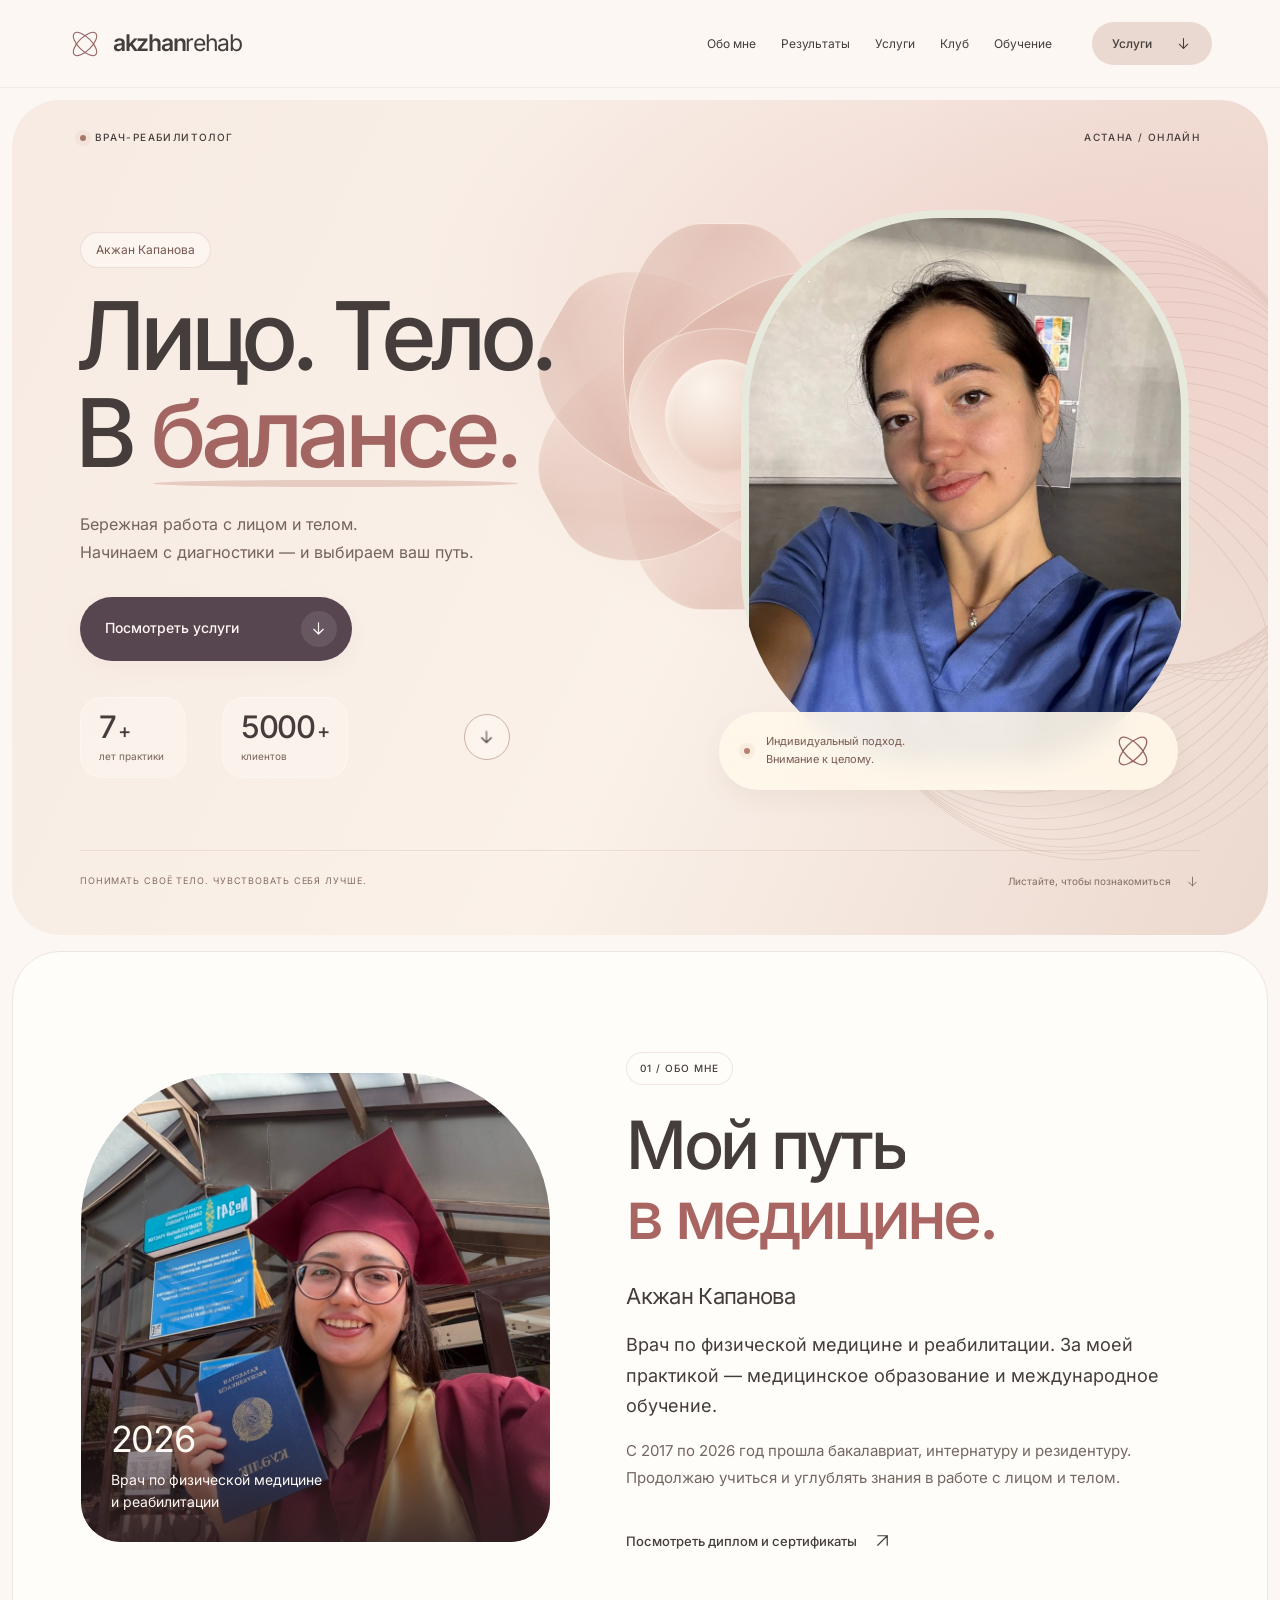
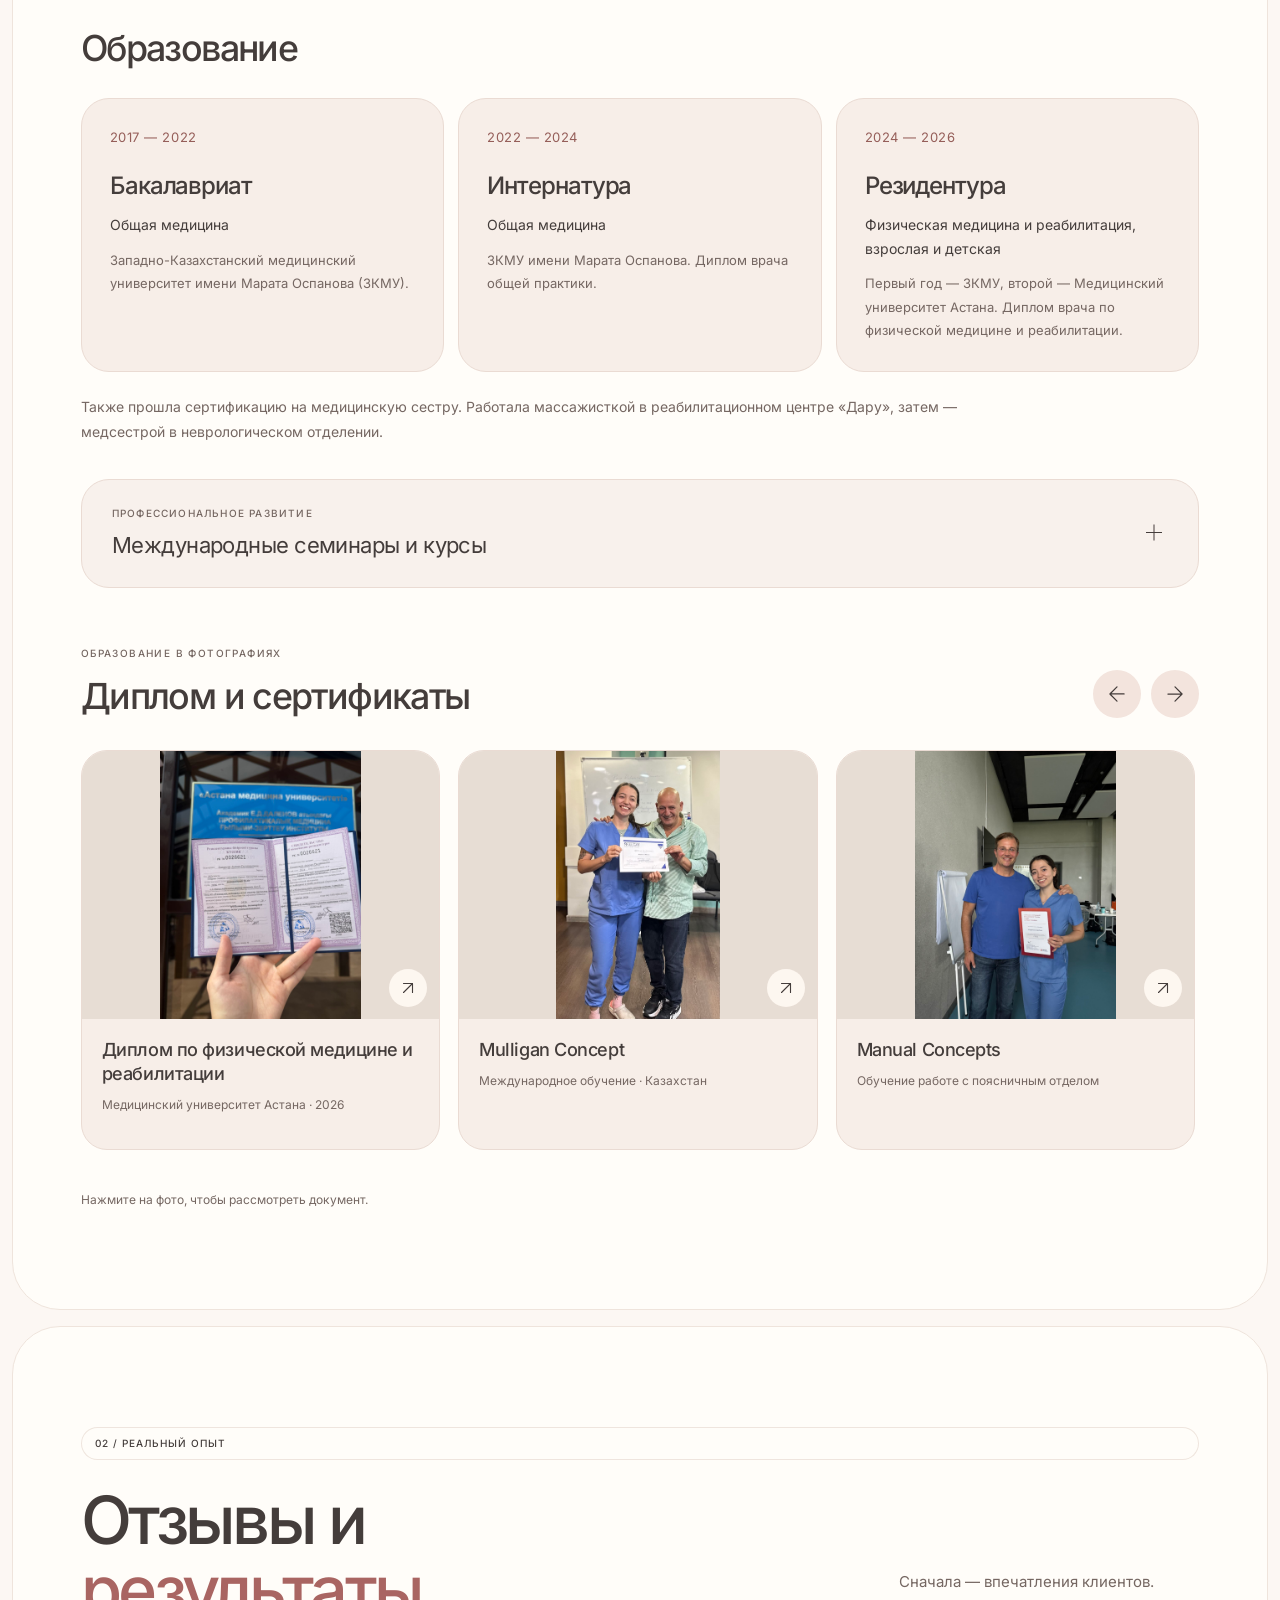
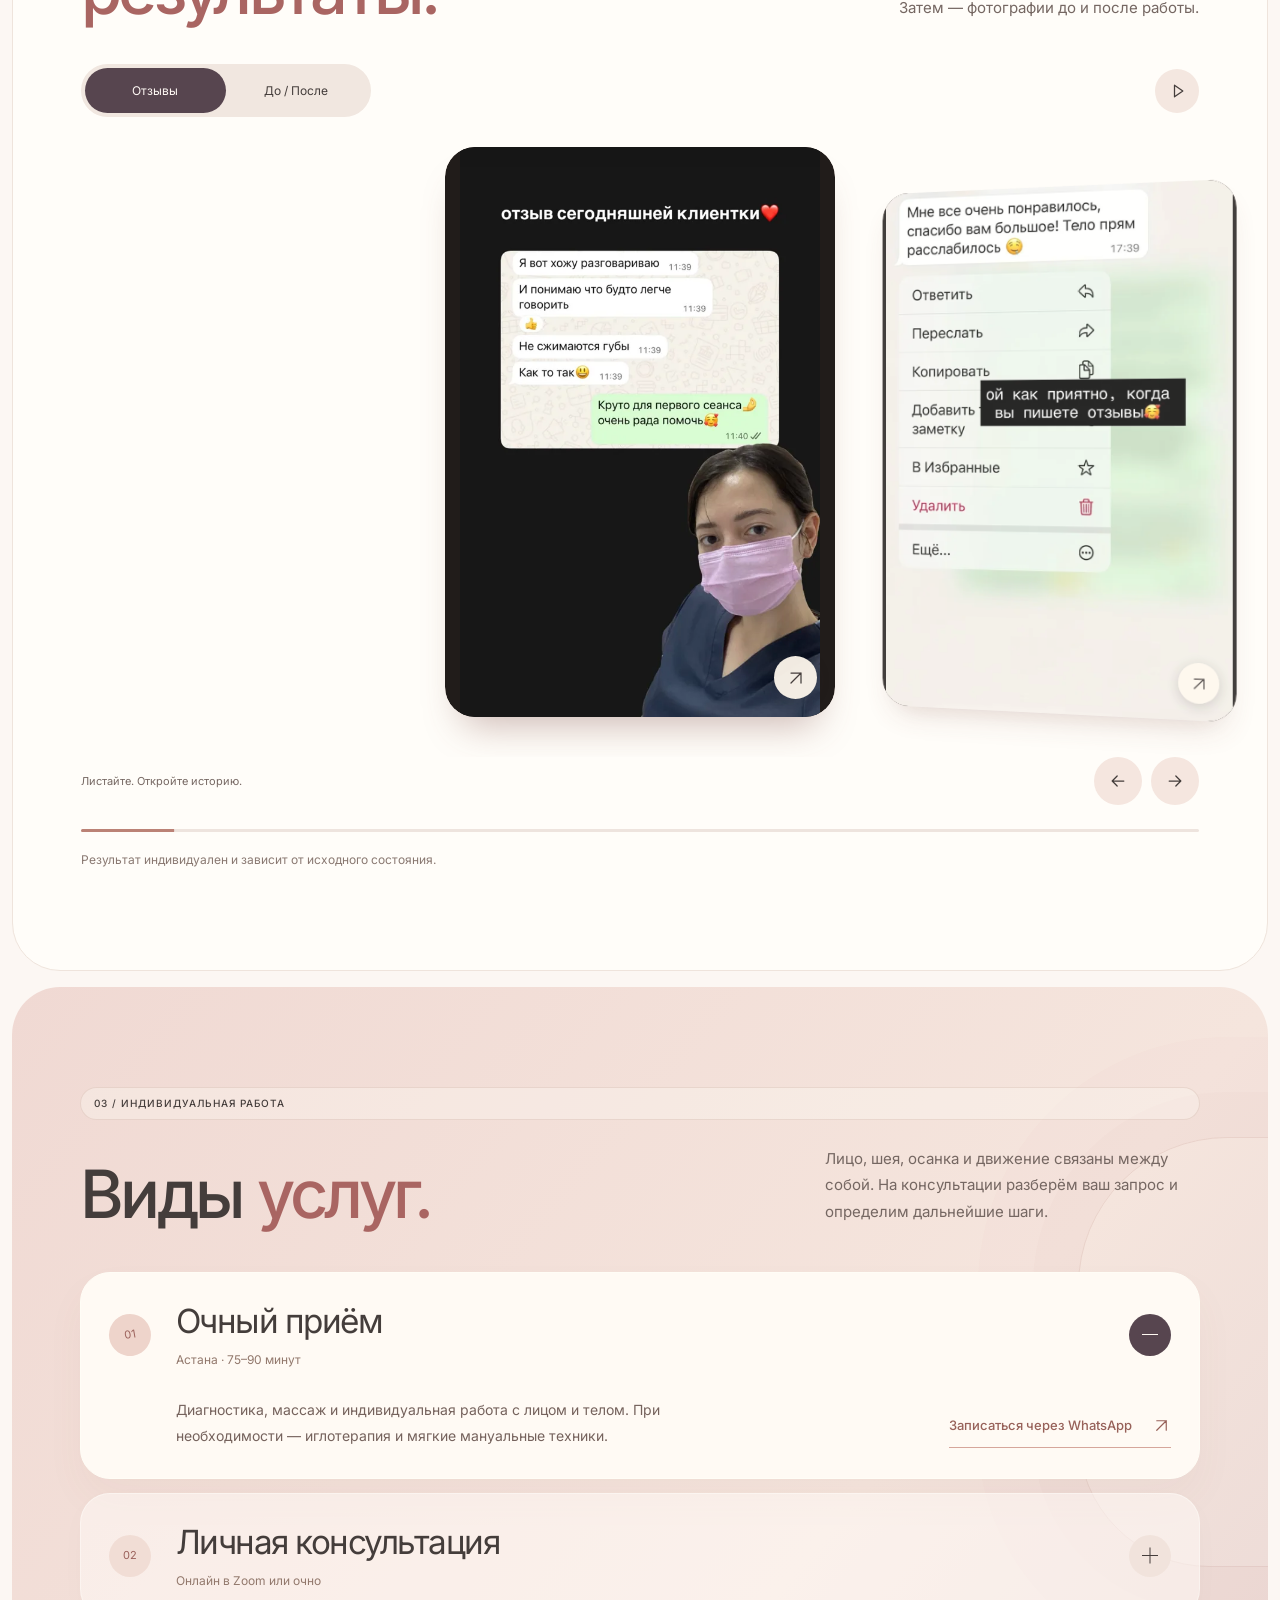
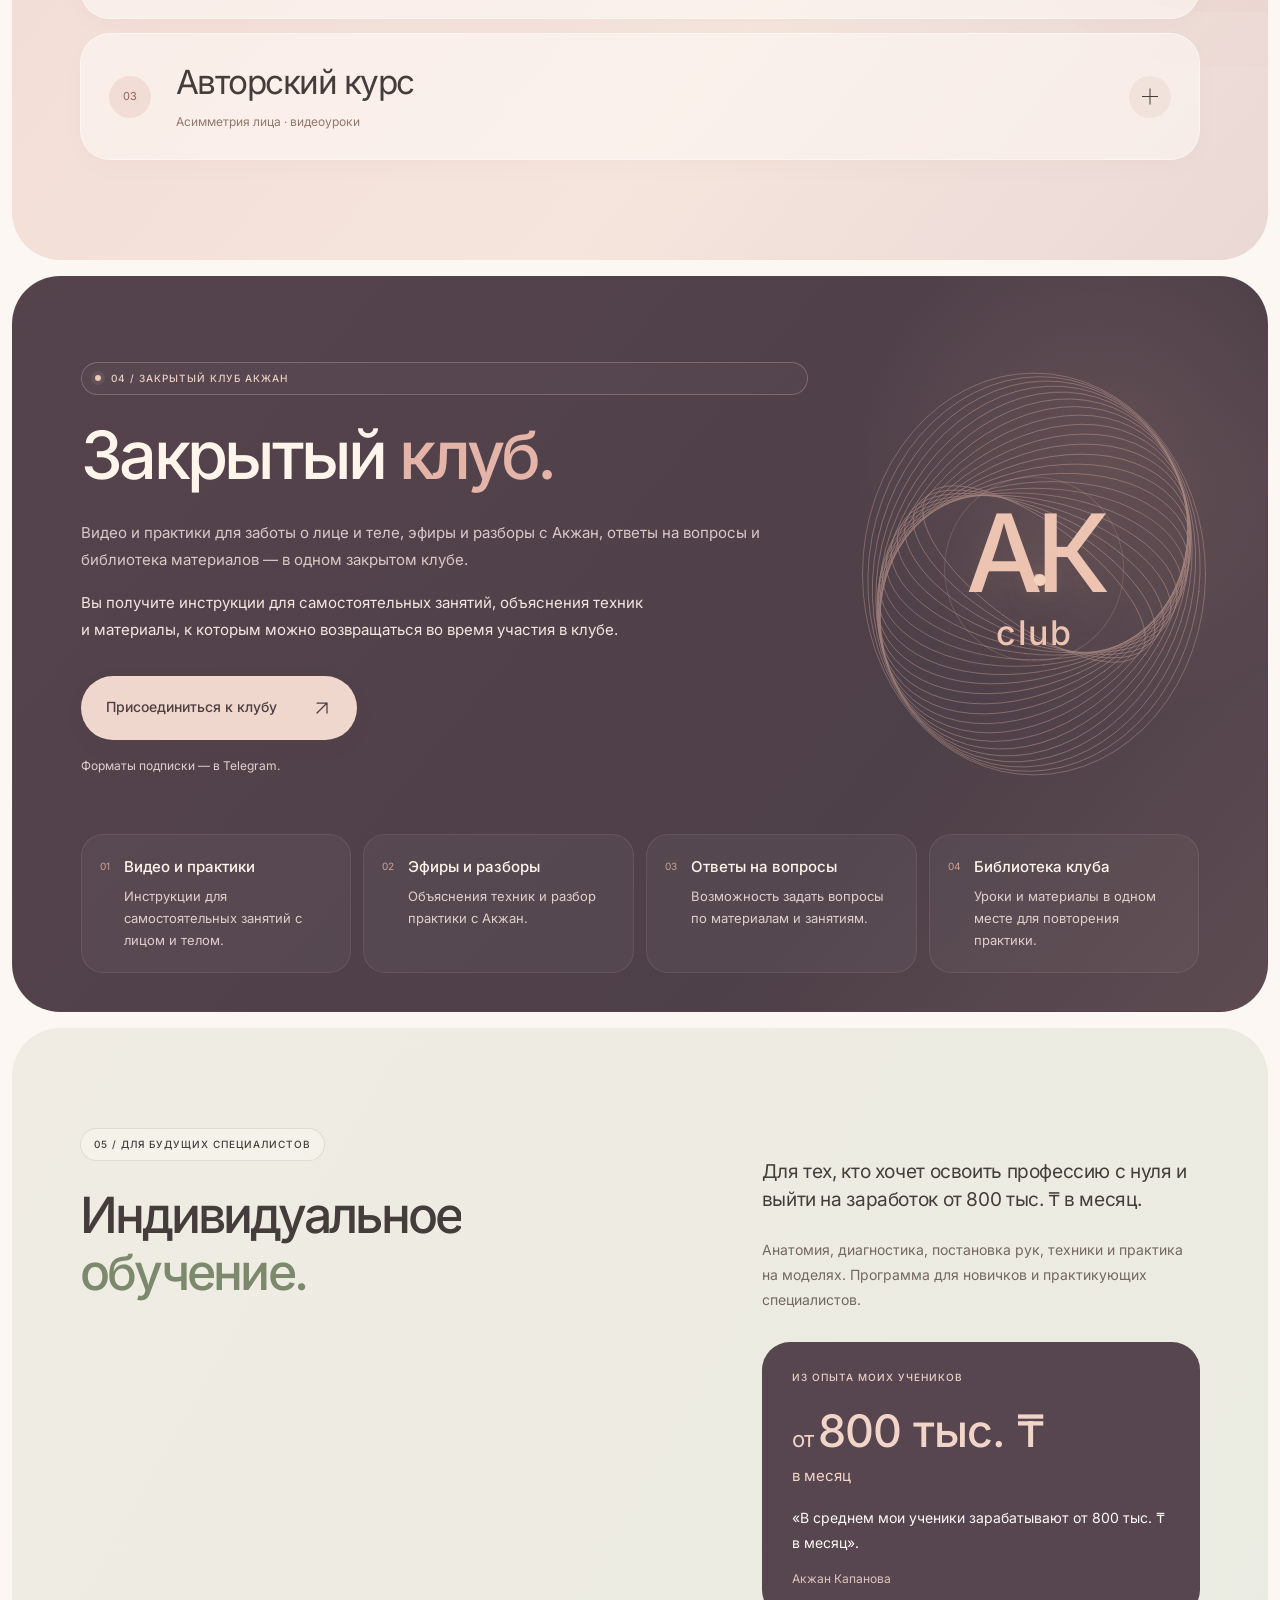
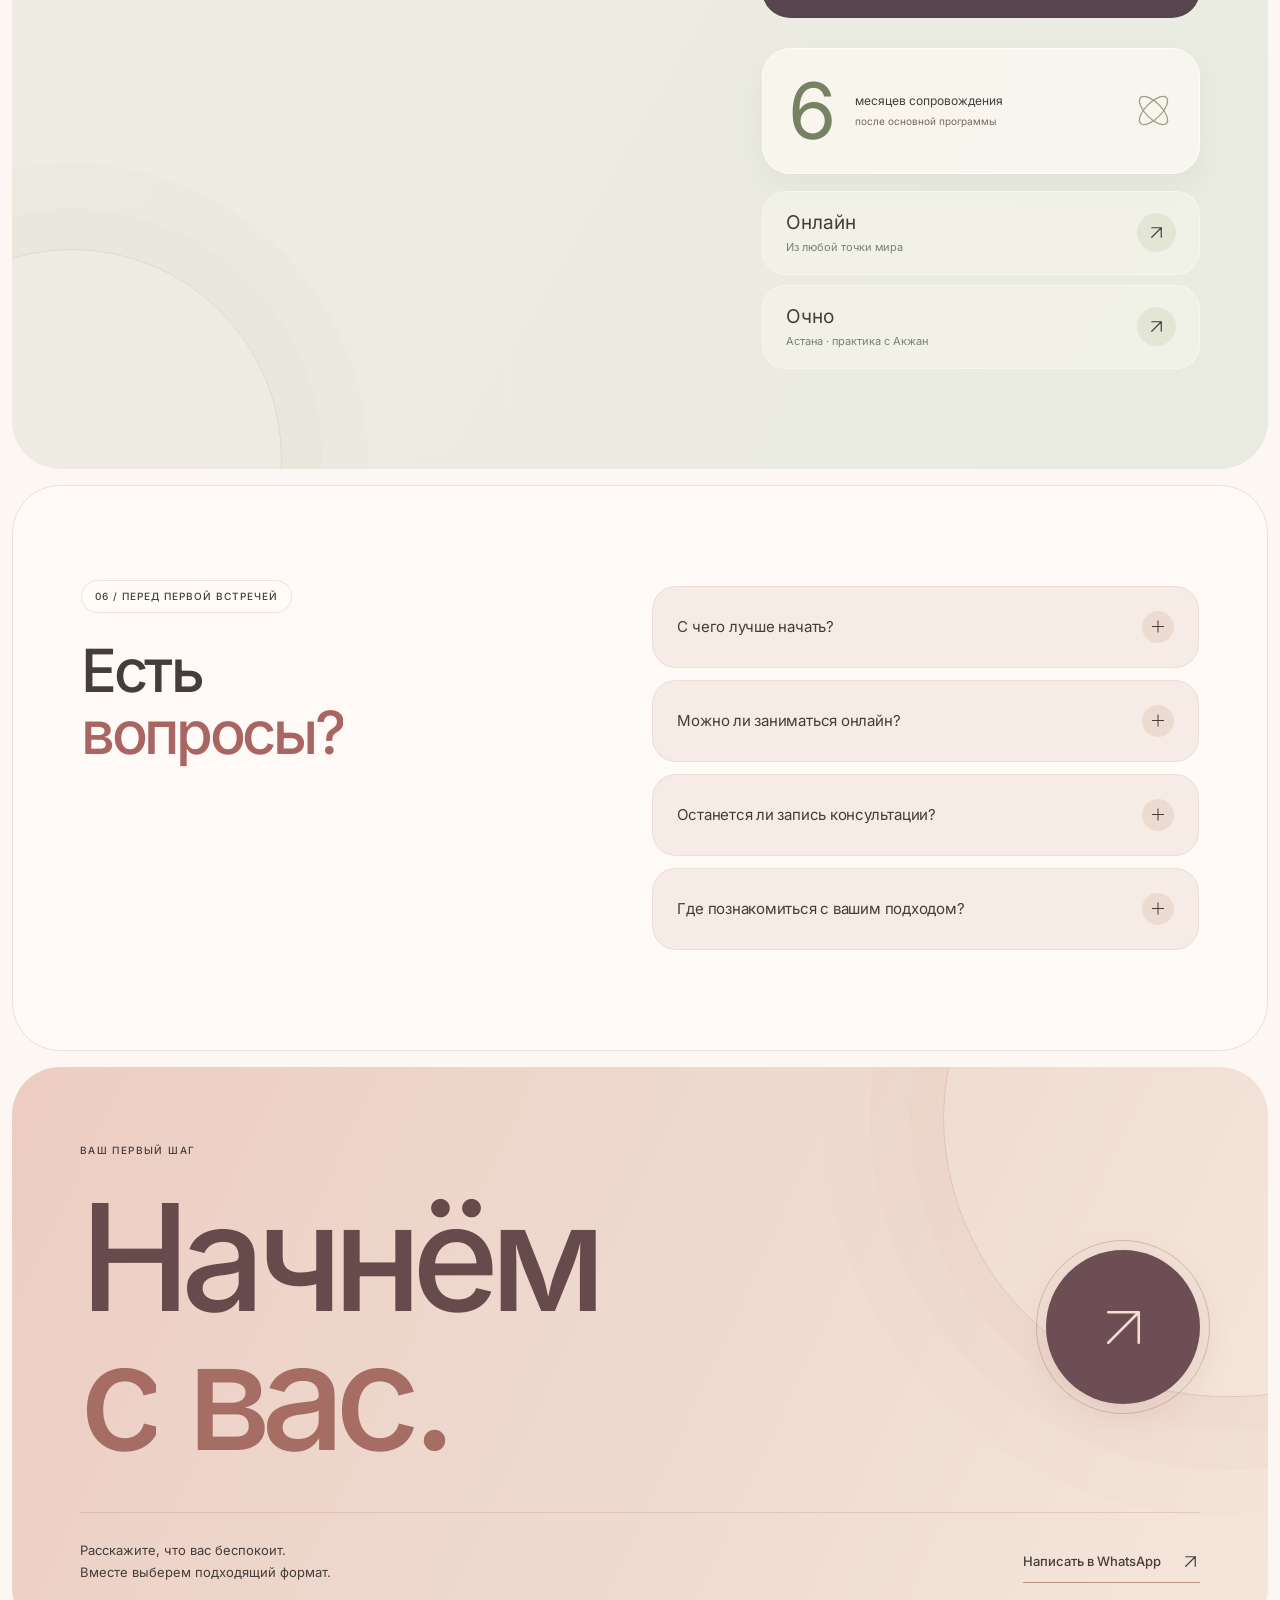
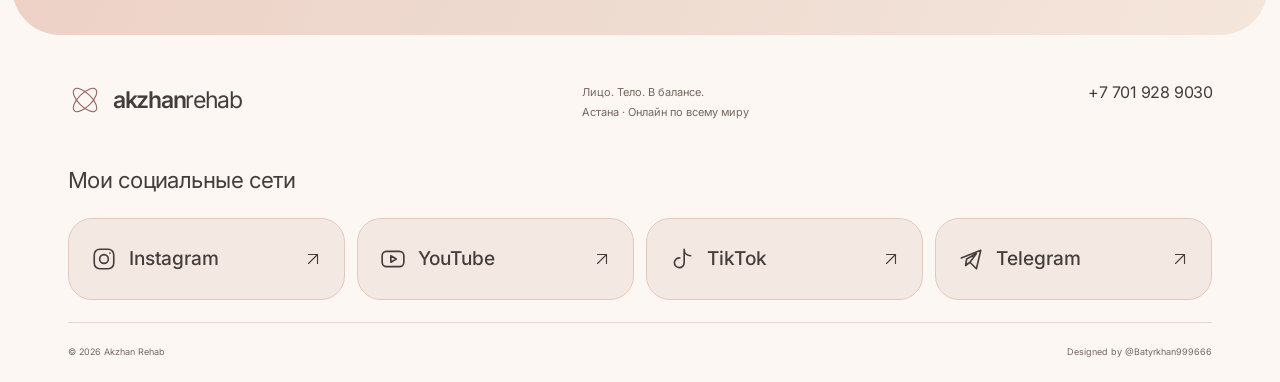
==== commit a027ba59: "Update services, closed club and individual training copy" ====
--- a/index.html
+++ b/index.html
@@ -22,7 +22,7 @@
   <link rel="icon" type="image/svg+xml" href="assets/favicon.svg">
   <link rel="preload" href="assets/fonts/inter-400.woff" as="font" type="font/woff" crossorigin>
   <link rel="preload" href="assets/fonts/inter-500.woff" as="font" type="font/woff" crossorigin>
-  <link rel="stylesheet" href="style.css?v=20261001-no-photo-counts">
+  <link rel="stylesheet" href="style.css?v=20261106-services-club-education">
   <script type="application/ld+json">{"@context":"https://schema.org","@graph":[{"@type":"MedicalOrganization","@id":"https://www.akzhanrehab.help/#organization","name":"Akzhan Rehab","alternateName":"Акжан Рехаб","url":"https://www.akzhanrehab.help/","description":"Akzhan Rehab — диагностика и комплексная работа с лицом и телом, асимметрией, мышечным напряжением, болью и ограничением подвижности. Очно в Астане и онлайн.","image":"https://www.akzhanrehab.help/hero-doctor.jpg","telephone":"+77019289030","medicalSpecialty":"https://schema.org/Physiotherapy","areaServed":[{"@type":"City","name":"Астана"},{"@type":"Country","name":"Казахстан"}],"employee":{"@id":"https://www.akzhanrehab.help/#akzhan-kapanova"},"contactPoint":{"@type":"ContactPoint","telephone":"+77019289030","contactType":"Запись на консультацию","availableLanguage":["ru","kk"],"url":"https://wa.me/77019289030"},"sameAs":["https://www.instagram.com/akzhan_rehab","https://www.youtube.com/@akzhan_rehab","https://www.tiktok.com/@akzhan_rehab","https://t.me/akzhan_ak"],"hasOfferCatalog":{"@type":"OfferCatalog","name":"Услуги Akzhan Rehab","itemListElement":[{"@type":"Offer","itemOffered":{"@type":"Service","name":"Очный приём + массаж"}},{"@type":"Offer","itemOffered":{"@type":"Service","name":"Личная консультация и обучение самомассажу лица"}},{"@type":"Offer","itemOffered":{"@type":"Service","name":"Авторский курс по асимметрии лица"}},{"@type":"Offer","itemOffered":{"@type":"Service","name":"Закрытый клуб Акжан"}},{"@type":"Offer","itemOffered":{"@type":"Service","name":"Обучение специалистов"}}]}},{"@type":"Person","@id":"https://www.akzhanrehab.help/#akzhan-kapanova","name":"Акжан Капанова","jobTitle":"Врач-реабилитолог","url":"https://www.akzhanrehab.help/","image":"https://www.akzhanrehab.help/hero-doctor.jpg","worksFor":{"@id":"https://www.akzhanrehab.help/#organization"},"sameAs":["https://www.instagram.com/akzhan_rehab","https://www.youtube.com/@akzhan_rehab","https://www.tiktok.com/@akzhan_rehab","https://t.me/akzhan_ak"]}]}</script>
   <script src="script.js?v=20261001-no-photo-counts" defer></script>
 <noscript><style>.gallery-toolbar,.gallery-navigation,.menu-toggle,.hero-scroll{display:none!important}.gallery-panel[hidden]{display:block!important;margin-top:30px}.header-cta{display:flex!important}</style></noscript>
@@ -148,7 +148,7 @@
 
   <section class="services section" id="services" aria-labelledby="services-title">
     <div class="container"><span id="start-path" class="anchor-alias"></span>
-      <div class="section-head reveal"><p class="overline section-index">03 / Индивидуальная работа</p><h2 id="services-title">Ваш запрос.<br><span class="muted-word">Ваш формат.</span></h2><p class="section-description">Лицо, шея, осанка и движение связаны между собой. На консультации разберём ваш запрос и определим дальнейшие шаги.</p></div>
+      <div class="section-head reveal"><p class="overline section-index">03 / Индивидуальная работа</p><h2 id="services-title">Виды <span class="muted-word">услуг.</span></h2><p class="section-description">Лицо, шея, осанка и движение связаны между собой. На консультации разберём ваш запрос и определим дальнейшие шаги.</p></div>
       <div class="service-list">
         <details class="service reveal" open><summary><span class="service-number">01</span><span class="service-title">Очный приём<span class="service-meta">Астана · 75–90 минут</span></span><span class="accordion-sign" aria-hidden="true"></span></summary><div class="service-content"><div><p>Диагностика, массаж и индивидуальная работа с лицом и телом. При необходимости — иглотерапия и мягкие мануальные техники.</p></div><a class="text-link" href="https://wa.me/77019289030?text=%D0%97%D0%B4%D1%80%D0%B0%D0%B2%D1%81%D1%82%D0%B2%D1%83%D0%B9%D1%82%D0%B5%21%20%D0%A5%D0%BE%D1%87%D1%83%20%D0%B7%D0%B0%D0%BF%D0%B8%D1%81%D0%B0%D1%82%D1%8C%D1%81%D1%8F%20%D0%BD%D0%B0%20%D0%BE%D1%87%D0%BD%D1%8B%D0%B9%20%D0%BF%D1%80%D0%B8%D1%91%D0%BC%20%2B%20%D0%BC%D0%B0%D1%81%D1%81%D0%B0%D0%B6.%20%D0%97%D0%B0%D1%8F%D0%B2%D0%BA%D0%B0%20%D1%81%20%D1%81%D0%B0%D0%B9%D1%82%D0%B0%20Akzhan%20Rehab." target="_blank" rel="noopener noreferrer">Записаться через WhatsApp <svg viewBox="0 0 24 24" fill="none" aria-hidden="true"><path d="M6 18 18 6M6 6h12v12"/></svg></a></div></details>
         <details class="service reveal"><summary><span class="service-number">02</span><span class="service-title">Личная консультация<span class="service-meta">Онлайн в Zoom или очно</span></span><span class="accordion-sign" aria-hidden="true"></span></summary><div class="service-content"><p>Разбор особенностей лица, обучение самомассажу и постановка рук. Запись онлайн-консультации остаётся у вас.</p><a class="text-link" href="https://wa.me/77019289030?text=%D0%97%D0%B4%D1%80%D0%B0%D0%B2%D1%81%D1%82%D0%B2%D1%83%D0%B9%D1%82%D0%B5%21%20%D0%9C%D0%B5%D0%BD%D1%8F%20%D0%B8%D0%BD%D1%82%D0%B5%D1%80%D0%B5%D1%81%D1%83%D0%B5%D1%82%20%D0%BB%D0%B8%D1%87%D0%BD%D0%B0%D1%8F%20%D0%BA%D0%BE%D0%BD%D1%81%D1%83%D0%BB%D1%8C%D1%82%D0%B0%D1%86%D0%B8%D1%8F%20%D1%81%20%D0%BE%D0%B1%D1%83%D1%87%D0%B5%D0%BD%D0%B8%D0%B5%D0%BC%20%D1%81%D0%B0%D0%BC%D0%BE%D0%BC%D0%B0%D1%81%D1%81%D0%B0%D0%B6%D1%83%20%D0%BB%D0%B8%D1%86%D0%B0." target="_blank" rel="noopener noreferrer">Узнать подробнее <svg viewBox="0 0 24 24" fill="none" aria-hidden="true"><path d="M6 18 18 6M6 6h12v12"/></svg></a></div></details>
@@ -159,15 +159,15 @@
 
   <section class="club" id="club" aria-labelledby="club-title">
     <div class="container club-inner">
-      <div class="club-copy reveal"><p class="overline section-index"><span class="status-dot"></span>04 / Закрытый клуб Акжан</p><h2 id="club-title">Забота о себе —<br><span>в кругу своих.</span></h2><p class="club-description">Место, где практика становится привычкой.<br>Поддержка, новые знания и внимание к себе —<br class="desktop-break"> между личными встречами.</p><a class="button button-light" href="https://t.me/akzhan_kapanova_bot?start=site" target="_blank" rel="noopener noreferrer">Присоединиться к клубу <svg viewBox="0 0 24 24" fill="none" aria-hidden="true"><path d="M6 18 18 6M6 6h12v12"/></svg></a><p class="small-note">Форматы подписки — в Telegram.</p></div>
-      <div class="club-orbit" aria-hidden="true"><svg class="contour club-contour" viewBox="0 0 600 600" fill="none" aria-hidden="true"><g><ellipse cx="300" cy="300" rx="210" ry="246" transform="rotate(0 300 300)"/><ellipse cx="300" cy="300" rx="203" ry="242" transform="rotate(6 300 300)"/><ellipse cx="300" cy="300" rx="196" ry="238" transform="rotate(12 300 300)"/><ellipse cx="300" cy="300" rx="189" ry="234" transform="rotate(18 300 300)"/><ellipse cx="300" cy="300" rx="182" ry="230" transform="rotate(24 300 300)"/><ellipse cx="300" cy="300" rx="175" ry="226" transform="rotate(30 300 300)"/><ellipse cx="300" cy="300" rx="168" ry="222" transform="rotate(36 300 300)"/><ellipse cx="300" cy="300" rx="161" ry="218" transform="rotate(42 300 300)"/><ellipse cx="300" cy="300" rx="154" ry="214" transform="rotate(48 300 300)"/><ellipse cx="300" cy="300" rx="147" ry="210" transform="rotate(54 300 300)"/><ellipse cx="300" cy="300" rx="140" ry="206" transform="rotate(60 300 300)"/><ellipse cx="300" cy="300" rx="133" ry="202" transform="rotate(66 300 300)"/><ellipse cx="300" cy="300" rx="126" ry="198" transform="rotate(72 300 300)"/><ellipse cx="300" cy="300" rx="119" ry="194" transform="rotate(78 300 300)"/><ellipse cx="300" cy="300" rx="112" ry="190" transform="rotate(84 300 300)"/><ellipse cx="300" cy="300" rx="105" ry="186" transform="rotate(90 300 300)"/><ellipse cx="300" cy="300" rx="98" ry="182" transform="rotate(96 300 300)"/><ellipse cx="300" cy="300" rx="91" ry="178" transform="rotate(102 300 300)"/><ellipse cx="300" cy="300" rx="84" ry="174" transform="rotate(108 300 300)"/><ellipse cx="300" cy="300" rx="77" ry="170" transform="rotate(114 300 300)"/><ellipse cx="300" cy="300" rx="70" ry="166" transform="rotate(120 300 300)"/><ellipse cx="300" cy="300" rx="63" ry="162" transform="rotate(126 300 300)"/></g></svg><span class="orbit-core">ak<span>club</span></span><span class="orbit-dot orbit-dot-one"></span><span class="orbit-dot orbit-dot-two"></span></div>
-      <div class="club-features"><p><span>01</span>Видео и практики</p><p><span>02</span>Эфиры и разборы</p><p><span>03</span>Ответы на вопросы</p><p><span>04</span>Библиотека клуба</p></div>
+      <div class="club-copy reveal"><p class="overline section-index"><span class="status-dot"></span>04 / Закрытый клуб Акжан</p><h2 id="club-title">Закрытый <span>клуб.</span></h2><p class="club-description">Видео и практики для заботы о лице и теле, эфиры и разборы с Акжан, ответы на вопросы и библиотека материалов — в одном закрытом клубе.</p><p class="club-benefit">Вы получите инструкции для самостоятельных занятий, объяснения техник и материалы, к которым можно возвращаться во время участия в клубе.</p><a class="button button-light" href="https://t.me/akzhan_kapanova_bot?start=site" target="_blank" rel="noopener noreferrer">Присоединиться к клубу <svg viewBox="0 0 24 24" fill="none" aria-hidden="true"><path d="M6 18 18 6M6 6h12v12"/></svg></a><p class="small-note">Форматы подписки — в Telegram.</p></div>
+      <div class="club-orbit" aria-hidden="true"><svg class="contour club-contour" viewBox="0 0 600 600" fill="none" aria-hidden="true"><g><ellipse cx="300" cy="300" rx="210" ry="246" transform="rotate(0 300 300)"/><ellipse cx="300" cy="300" rx="203" ry="242" transform="rotate(6 300 300)"/><ellipse cx="300" cy="300" rx="196" ry="238" transform="rotate(12 300 300)"/><ellipse cx="300" cy="300" rx="189" ry="234" transform="rotate(18 300 300)"/><ellipse cx="300" cy="300" rx="182" ry="230" transform="rotate(24 300 300)"/><ellipse cx="300" cy="300" rx="175" ry="226" transform="rotate(30 300 300)"/><ellipse cx="300" cy="300" rx="168" ry="222" transform="rotate(36 300 300)"/><ellipse cx="300" cy="300" rx="161" ry="218" transform="rotate(42 300 300)"/><ellipse cx="300" cy="300" rx="154" ry="214" transform="rotate(48 300 300)"/><ellipse cx="300" cy="300" rx="147" ry="210" transform="rotate(54 300 300)"/><ellipse cx="300" cy="300" rx="140" ry="206" transform="rotate(60 300 300)"/><ellipse cx="300" cy="300" rx="133" ry="202" transform="rotate(66 300 300)"/><ellipse cx="300" cy="300" rx="126" ry="198" transform="rotate(72 300 300)"/><ellipse cx="300" cy="300" rx="119" ry="194" transform="rotate(78 300 300)"/><ellipse cx="300" cy="300" rx="112" ry="190" transform="rotate(84 300 300)"/><ellipse cx="300" cy="300" rx="105" ry="186" transform="rotate(90 300 300)"/><ellipse cx="300" cy="300" rx="98" ry="182" transform="rotate(96 300 300)"/><ellipse cx="300" cy="300" rx="91" ry="178" transform="rotate(102 300 300)"/><ellipse cx="300" cy="300" rx="84" ry="174" transform="rotate(108 300 300)"/><ellipse cx="300" cy="300" rx="77" ry="170" transform="rotate(114 300 300)"/><ellipse cx="300" cy="300" rx="70" ry="166" transform="rotate(120 300 300)"/><ellipse cx="300" cy="300" rx="63" ry="162" transform="rotate(126 300 300)"/></g></svg><span class="orbit-core">АК<span>club</span></span><span class="orbit-dot orbit-dot-one"></span><span class="orbit-dot orbit-dot-two"></span></div>
+      <div class="club-features"><p><span>01</span><span class="club-feature-copy"><strong>Видео и практики</strong>Инструкции для самостоятельных занятий с лицом и телом.</span></p><p><span>02</span><span class="club-feature-copy"><strong>Эфиры и разборы</strong>Объяснения техник и разбор практики с Акжан.</span></p><p><span>03</span><span class="club-feature-copy"><strong>Ответы на вопросы</strong>Возможность задать вопросы по материалам и занятиям.</span></p><p><span>04</span><span class="club-feature-copy"><strong>Библиотека клуба</strong>Уроки и материалы в одном месте для повторения практики.</span></p></div>
     </div>
   </section>
 
   <section class="education section" id="education" aria-labelledby="education-title"><div class="container education-grid">
-    <div class="reveal"><p class="overline section-index">05 / Для будущих специалистов</p><h2 id="education-title">Знания,<br>которые становятся<br><span class="muted-word">практикой.</span></h2></div>
-    <div class="education-copy reveal"><p class="education-lead">Освойте работу с лицом и телом.<br>С нуля или с новым уровнем глубины.</p><p>Анатомия, диагностика, постановка рук, техники и практика на моделях. Программа для новичков и практикующих специалистов.</p><blockquote class="student-income"><p class="overline">Из опыта моих учеников</p><p class="student-income-value">от <strong>800 тыс. ₸</strong><span>в месяц</span></p><p class="student-income-quote">«В среднем мои ученики зарабатывают от 800 тыс. ₸ в месяц».</p><cite>Акжан Капанова</cite></blockquote><div class="mentorship"><strong class="count-value" data-count="6">6</strong><p>месяцев сопровождения<br><span>после основной программы</span></p><svg class="brand-mark" viewBox="0 0 36 36" fill="none" aria-hidden="true"><ellipse cx="18" cy="18" rx="7" ry="16" transform="rotate(45 18 18)"/><ellipse cx="18" cy="18" rx="7" ry="16" transform="rotate(-45 18 18)"/></svg></div><div class="education-links"><a href="https://wa.me/77019289030?text=%D0%97%D0%B4%D1%80%D0%B0%D0%B2%D1%81%D1%82%D0%B2%D1%83%D0%B9%D1%82%D0%B5%21%20%D0%9C%D0%B5%D0%BD%D1%8F%20%D0%B8%D0%BD%D1%82%D0%B5%D1%80%D0%B5%D1%81%D1%83%D0%B5%D1%82%20%D0%BE%D0%BD%D0%BB%D0%B0%D0%B9%D0%BD-%D0%BE%D0%B1%D1%83%D1%87%D0%B5%D0%BD%D0%B8%D0%B5%20%D1%80%D0%B0%D0%B1%D0%BE%D1%82%D0%B5%20%D1%81%20%D0%BB%D0%B8%D1%86%D0%BE%D0%BC%20%D0%B8%20%D1%82%D0%B5%D0%BB%D0%BE%D0%BC." target="_blank" rel="noopener noreferrer"><span>Онлайн<span>Из любой точки мира</span></span><svg viewBox="0 0 24 24" fill="none" aria-hidden="true"><path d="M6 18 18 6M6 6h12v12"/></svg></a><a href="https://wa.me/77019289030?text=%D0%97%D0%B4%D1%80%D0%B0%D0%B2%D1%81%D1%82%D0%B2%D1%83%D0%B9%D1%82%D0%B5%21%20%D0%9C%D0%B5%D0%BD%D1%8F%20%D0%B8%D0%BD%D1%82%D0%B5%D1%80%D0%B5%D1%81%D1%83%D0%B5%D1%82%20%D0%BE%D1%87%D0%BD%D0%BE%D0%B5%20%D0%BE%D0%B1%D1%83%D1%87%D0%B5%D0%BD%D0%B8%D0%B5%20%D1%80%D0%B0%D0%B1%D0%BE%D1%82%D0%B5%20%D1%81%20%D0%BB%D0%B8%D1%86%D0%BE%D0%BC%20%D0%B8%20%D1%82%D0%B5%D0%BB%D0%BE%D0%BC%20%D0%B2%20%D0%90%D1%81%D1%82%D0%B0%D0%BD%D0%B5." target="_blank" rel="noopener noreferrer"><span>Очно<span>Астана · практика с Акжан</span></span><svg viewBox="0 0 24 24" fill="none" aria-hidden="true"><path d="M6 18 18 6M6 6h12v12"/></svg></a></div></div>
+    <div class="reveal"><p class="overline section-index">05 / Для будущих специалистов</p><h2 class="education-heading" id="education-title">Индивидуальное<br><span class="muted-word">обучение.</span></h2></div>
+    <div class="education-copy reveal"><p class="education-lead">Для тех, кто хочет освоить профессию с нуля и выйти на заработок от 800 тыс. ₸ в месяц.</p><p>Анатомия, диагностика, постановка рук, техники и практика на моделях. Программа для новичков и практикующих специалистов.</p><blockquote class="student-income"><p class="overline">Из опыта моих учеников</p><p class="student-income-value">от <strong>800 тыс. ₸</strong><span>в месяц</span></p><p class="student-income-quote">«В среднем мои ученики зарабатывают от 800 тыс. ₸ в месяц».</p><cite>Акжан Капанова</cite></blockquote><div class="mentorship"><strong class="count-value" data-count="6">6</strong><p>месяцев сопровождения<br><span>после основной программы</span></p><svg class="brand-mark" viewBox="0 0 36 36" fill="none" aria-hidden="true"><ellipse cx="18" cy="18" rx="7" ry="16" transform="rotate(45 18 18)"/><ellipse cx="18" cy="18" rx="7" ry="16" transform="rotate(-45 18 18)"/></svg></div><div class="education-links"><a href="https://wa.me/77019289030?text=%D0%97%D0%B4%D1%80%D0%B0%D0%B2%D1%81%D1%82%D0%B2%D1%83%D0%B9%D1%82%D0%B5%21%20%D0%9C%D0%B5%D0%BD%D1%8F%20%D0%B8%D0%BD%D1%82%D0%B5%D1%80%D0%B5%D1%81%D1%83%D0%B5%D1%82%20%D0%BE%D0%BD%D0%BB%D0%B0%D0%B9%D0%BD-%D0%BE%D0%B1%D1%83%D1%87%D0%B5%D0%BD%D0%B8%D0%B5%20%D1%80%D0%B0%D0%B1%D0%BE%D1%82%D0%B5%20%D1%81%20%D0%BB%D0%B8%D1%86%D0%BE%D0%BC%20%D0%B8%20%D1%82%D0%B5%D0%BB%D0%BE%D0%BC." target="_blank" rel="noopener noreferrer"><span>Онлайн<span>Из любой точки мира</span></span><svg viewBox="0 0 24 24" fill="none" aria-hidden="true"><path d="M6 18 18 6M6 6h12v12"/></svg></a><a href="https://wa.me/77019289030?text=%D0%97%D0%B4%D1%80%D0%B0%D0%B2%D1%81%D1%82%D0%B2%D1%83%D0%B9%D1%82%D0%B5%21%20%D0%9C%D0%B5%D0%BD%D1%8F%20%D0%B8%D0%BD%D1%82%D0%B5%D1%80%D0%B5%D1%81%D1%83%D0%B5%D1%82%20%D0%BE%D1%87%D0%BD%D0%BE%D0%B5%20%D0%BE%D0%B1%D1%83%D1%87%D0%B5%D0%BD%D0%B8%D0%B5%20%D1%80%D0%B0%D0%B1%D0%BE%D1%82%D0%B5%20%D1%81%20%D0%BB%D0%B8%D1%86%D0%BE%D0%BC%20%D0%B8%20%D1%82%D0%B5%D0%BB%D0%BE%D0%BC%20%D0%B2%20%D0%90%D1%81%D1%82%D0%B0%D0%BD%D0%B5." target="_blank" rel="noopener noreferrer"><span>Очно<span>Астана · практика с Акжан</span></span><svg viewBox="0 0 24 24" fill="none" aria-hidden="true"><path d="M6 18 18 6M6 6h12v12"/></svg></a></div></div>
   </div></section>
 
   <section class="faq section" id="faq" aria-labelledby="faq-title"><div class="container faq-grid"><div class="reveal"><p class="overline section-index">06 / Перед первой встречей</p><h2 id="faq-title">Есть<br><span class="muted-word">вопросы?</span></h2></div><div class="faq-list">
--- a/style.css
+++ b/style.css
@@ -449,3 +449,19 @@
 
 /* Keep the close control right-aligned without a photo counter. */
 .lightbox-top{justify-content:flex-end}
+
+/* Service titles, club contents and individual training. */
+.club-benefit{max-width:570px;margin-top:16px;color:#f3e6e0;font-size:15px;line-height:1.8}
+.club .club-features p>.club-feature-copy{min-width:0;padding-top:0;color:#dfcfcb;font-size:13px;line-height:1.7}
+.club-feature-copy strong{display:block;margin-bottom:8px;color:#fff5eb;font-size:15px;line-height:1.4;font-weight:500}
+.club .orbit-core{font-size:108px;letter-spacing:-.07em}
+.club .orbit-core>span{font-size:34px;letter-spacing:.04em;text-transform:none;margin:9px 0 0}
+.education .education-heading{font-size:clamp(30px,3.9vw,54px);line-height:1.15}
+@media(max-width:850px){.club-features{grid-template-columns:repeat(2,minmax(0,1fr))}.education .education-heading{font-size:clamp(26px,3.8vw,33px)}}
+@media(max-width:640px){
+ .club-benefit{font-size:14px;line-height:1.8}
+ .club .club-features p>.club-feature-copy{font-size:12px;line-height:1.65}
+ .club-feature-copy strong{font-size:14px;margin-bottom:7px}
+ .club .orbit-core{font-size:76px}.club .orbit-core>span{font-size:26px}
+ .education .education-heading{font-size:clamp(24px,6.8vw,38px)}
+}
